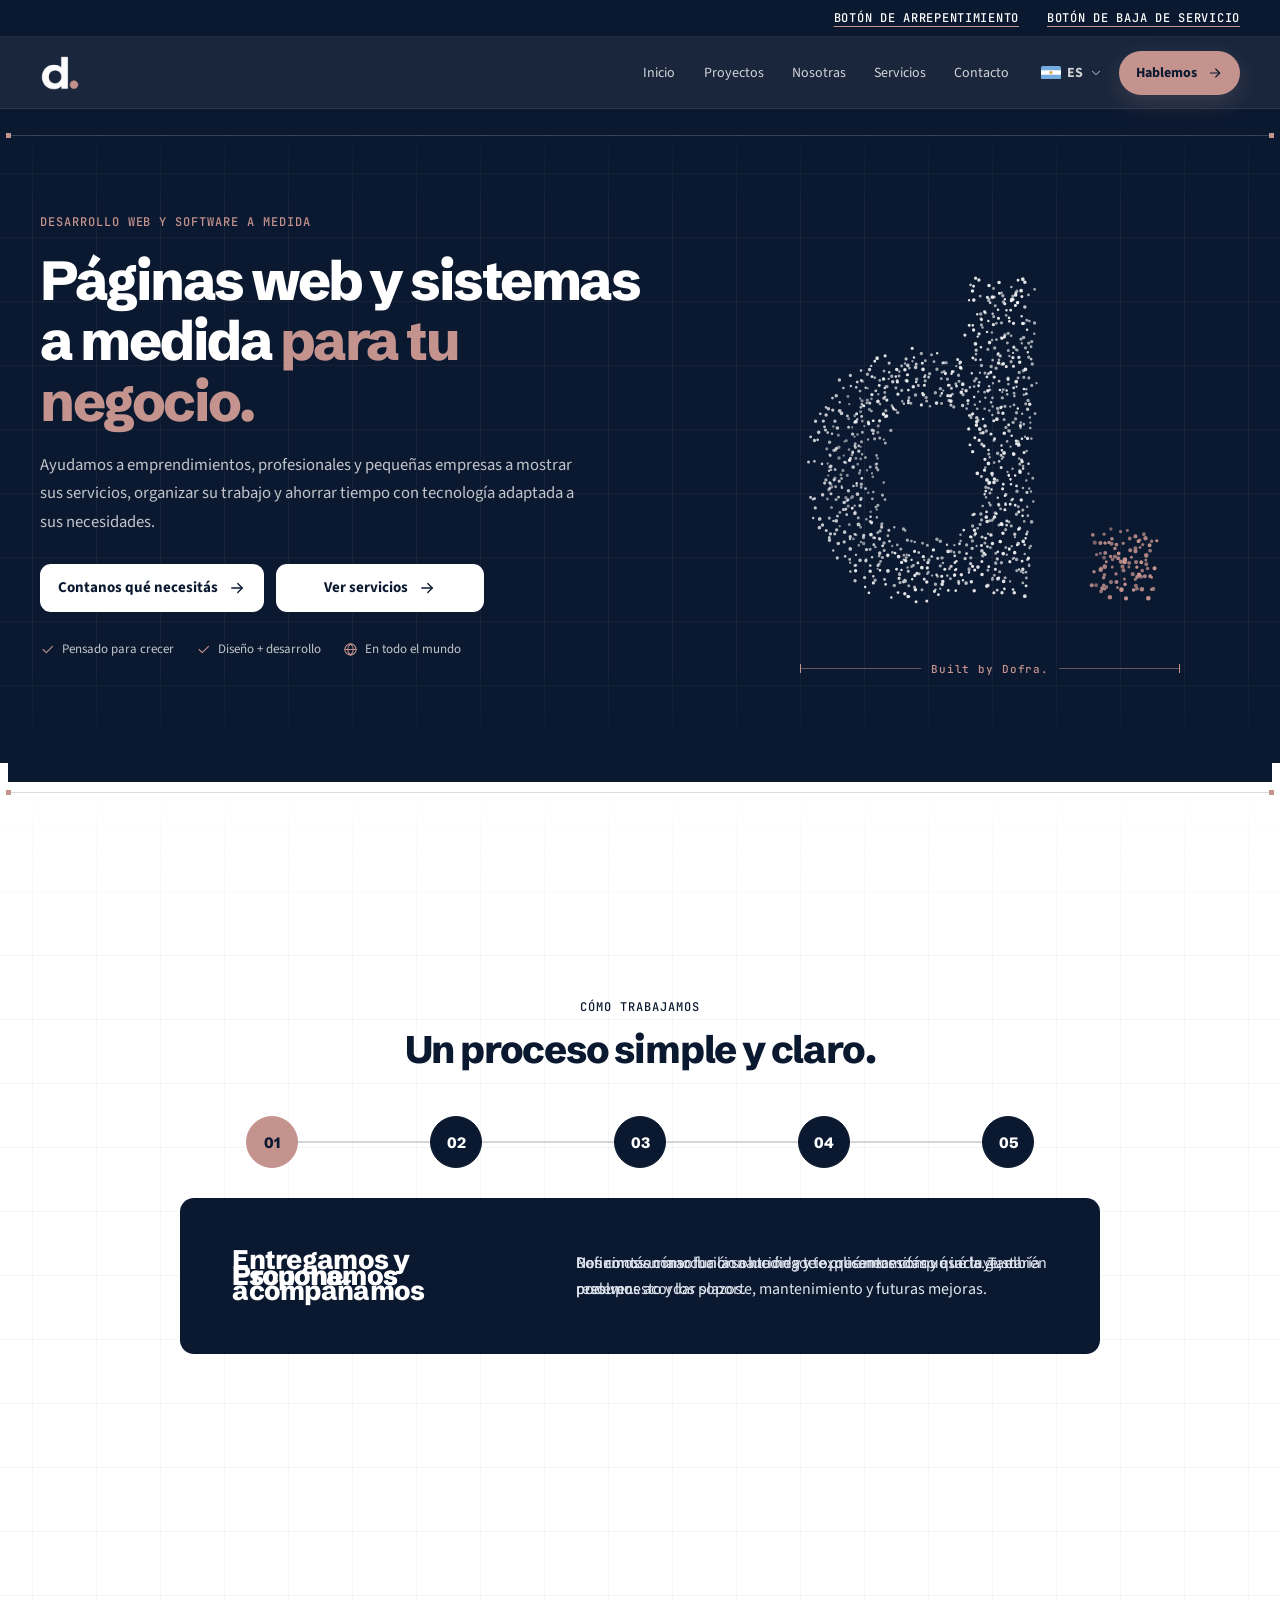
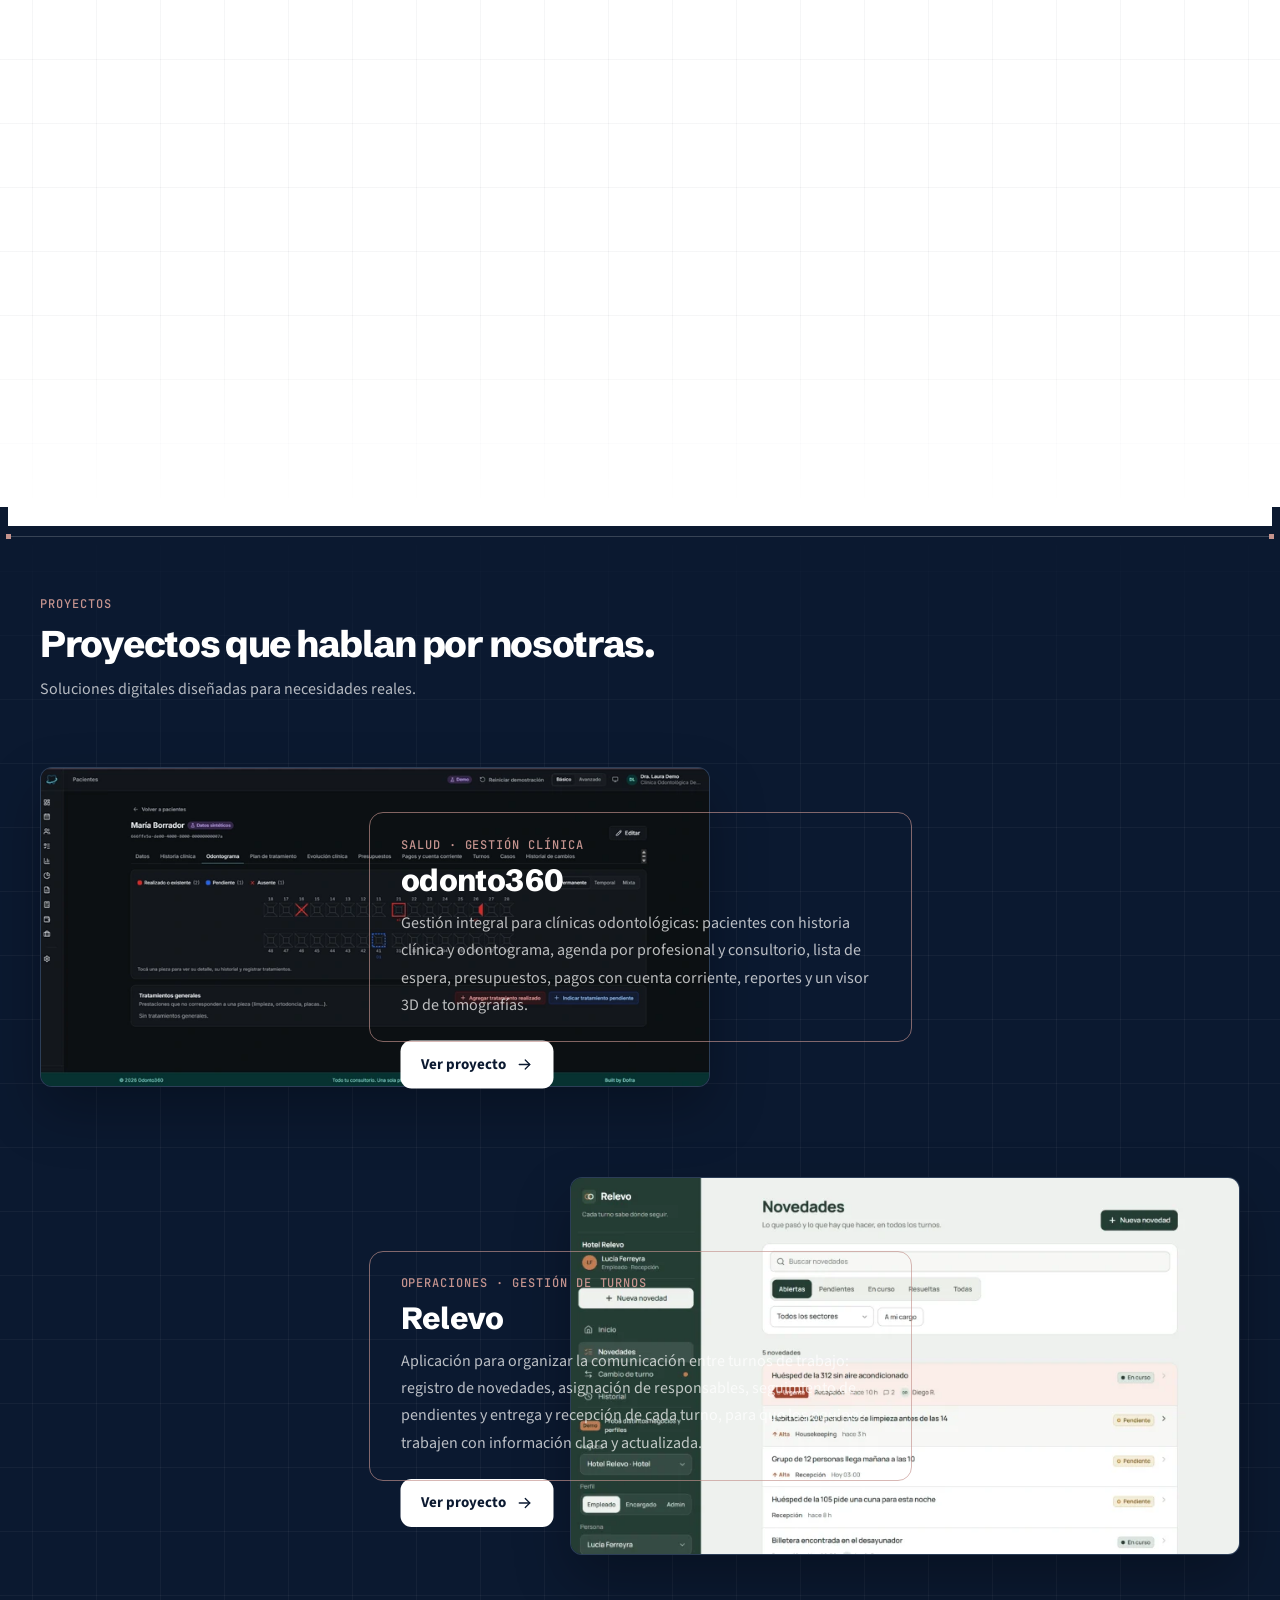
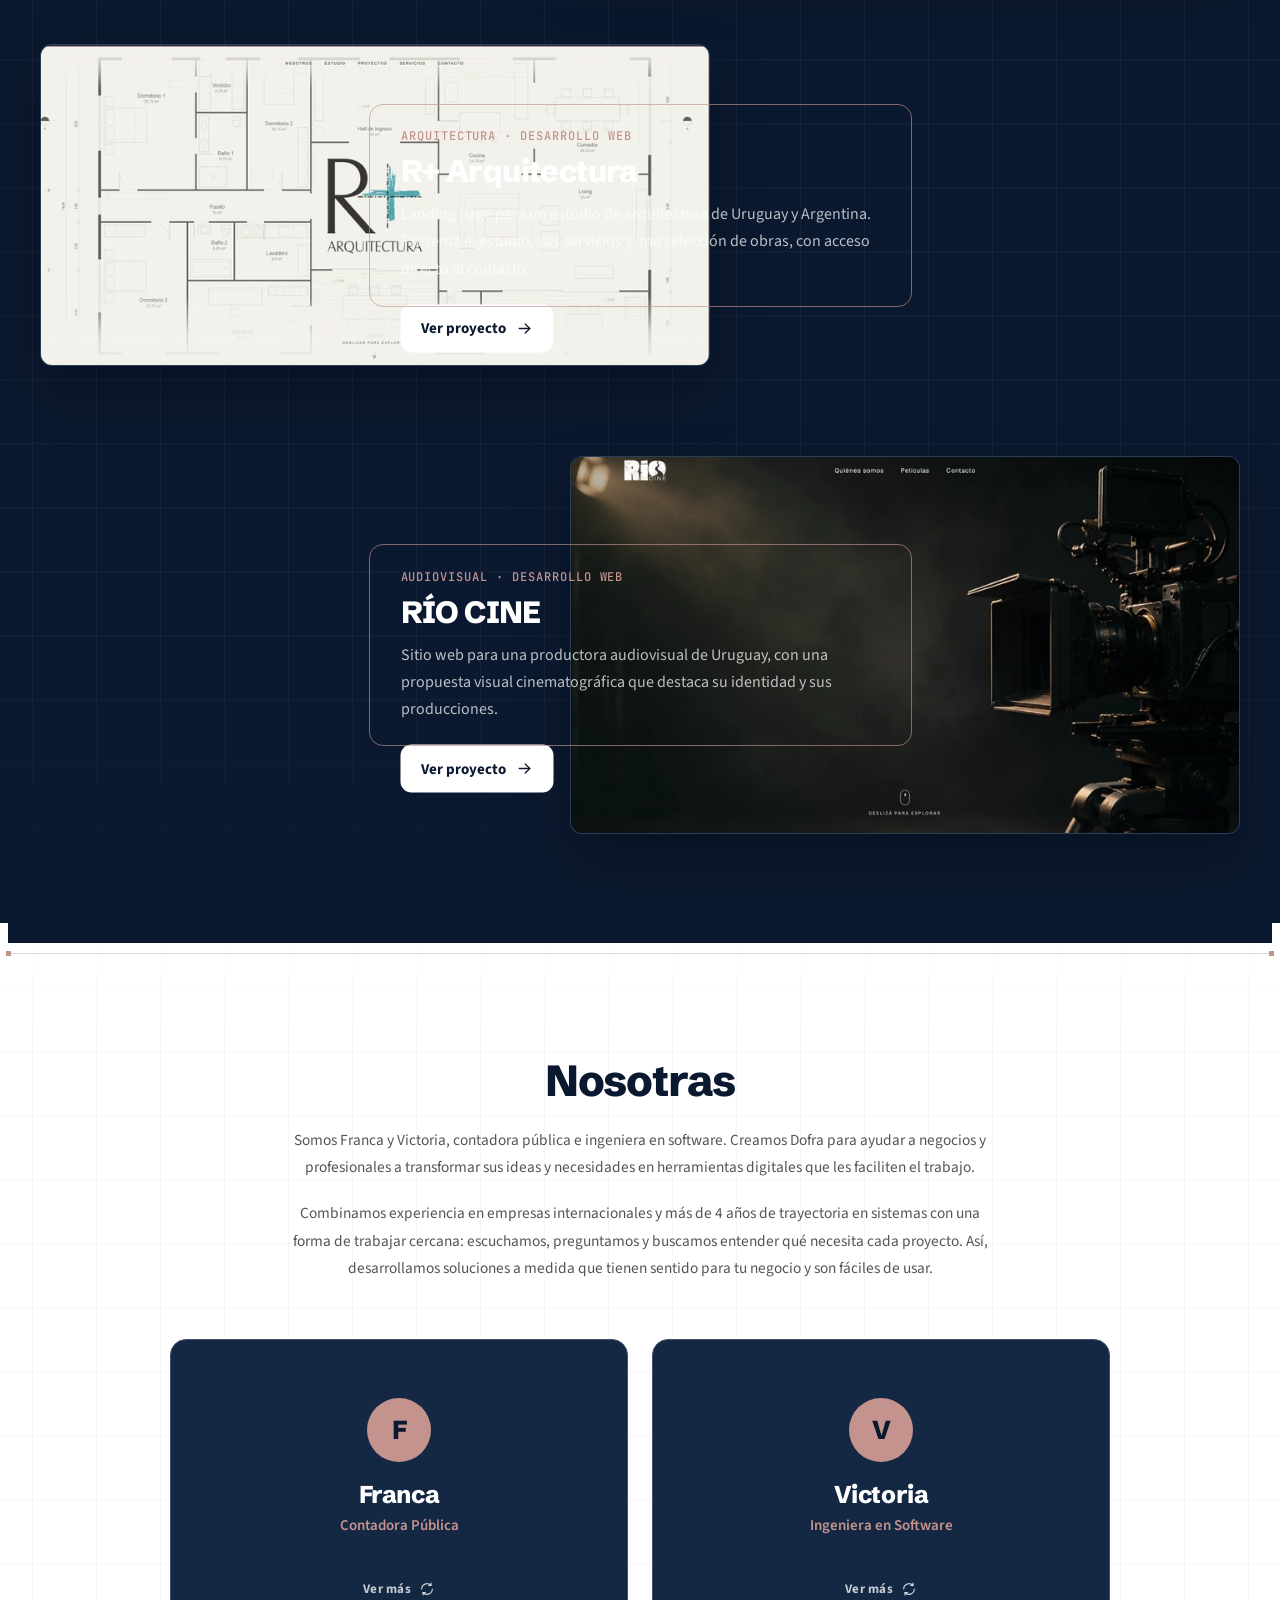
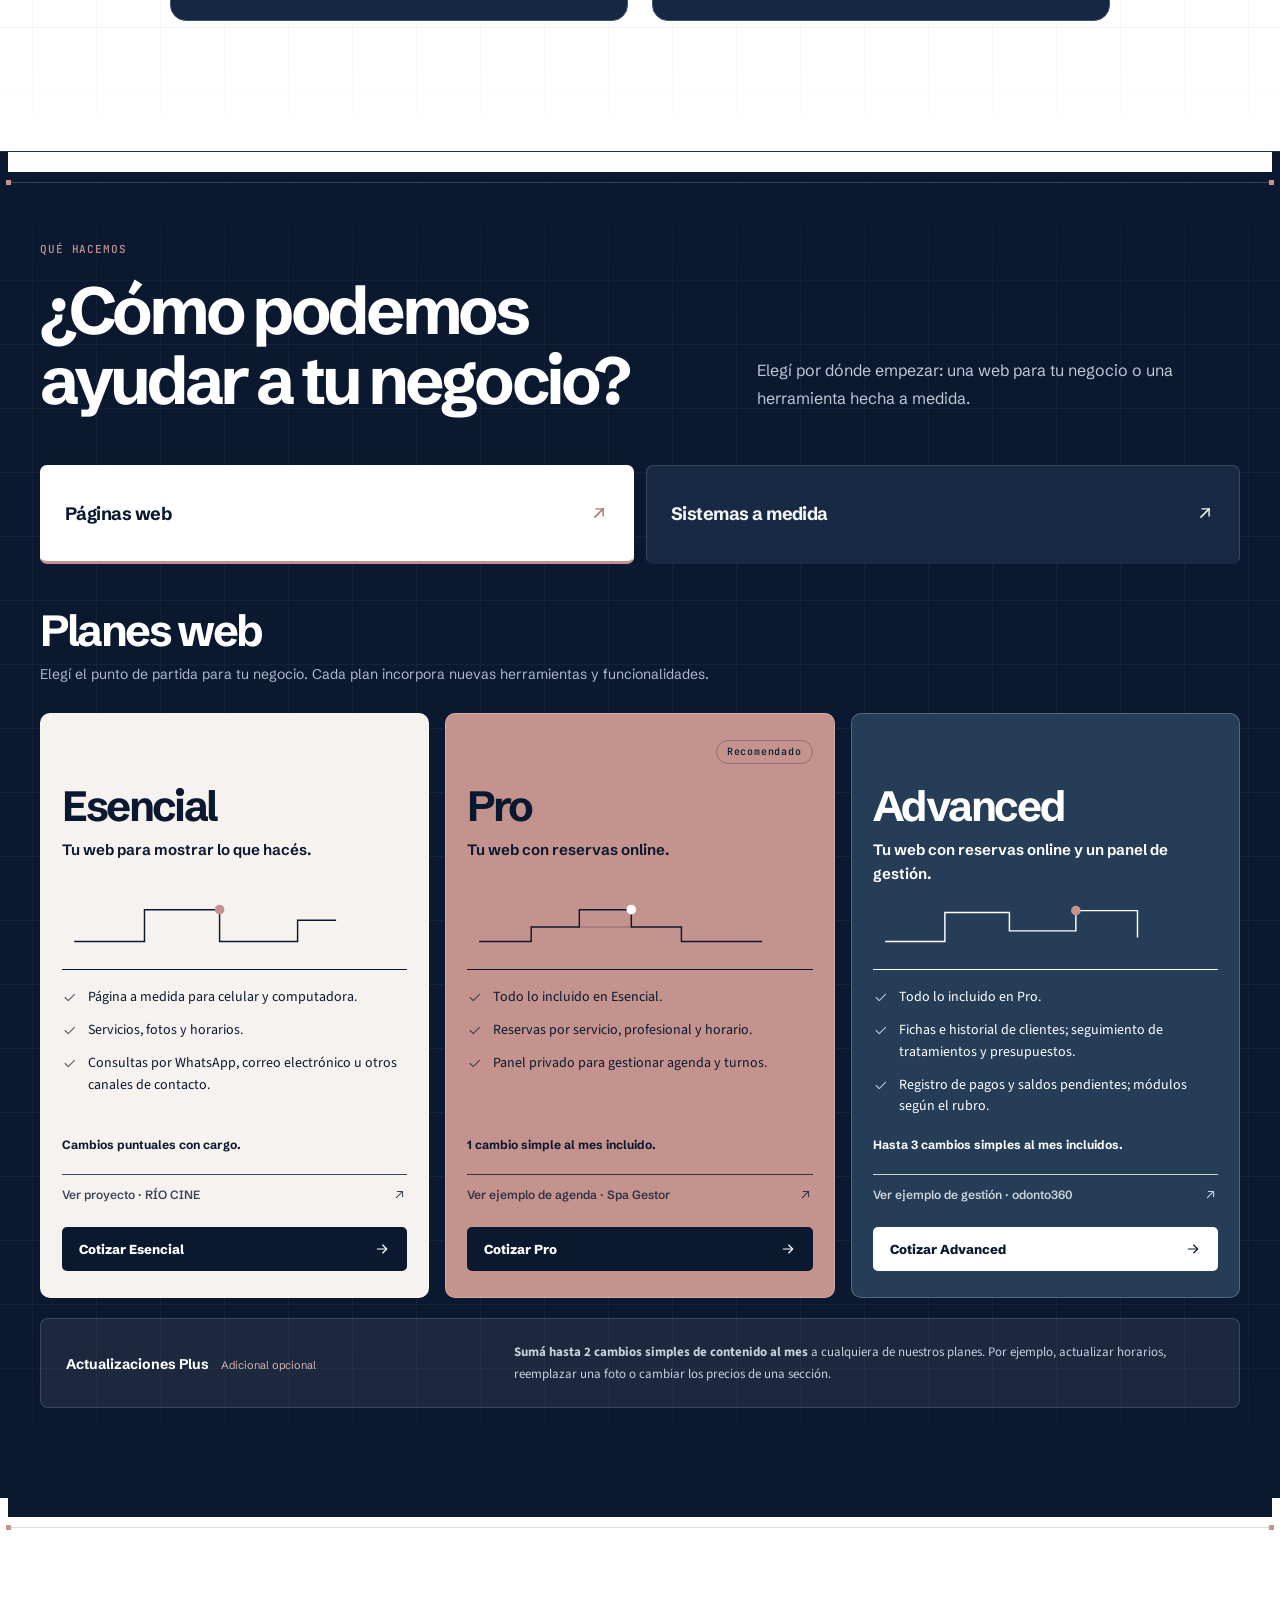
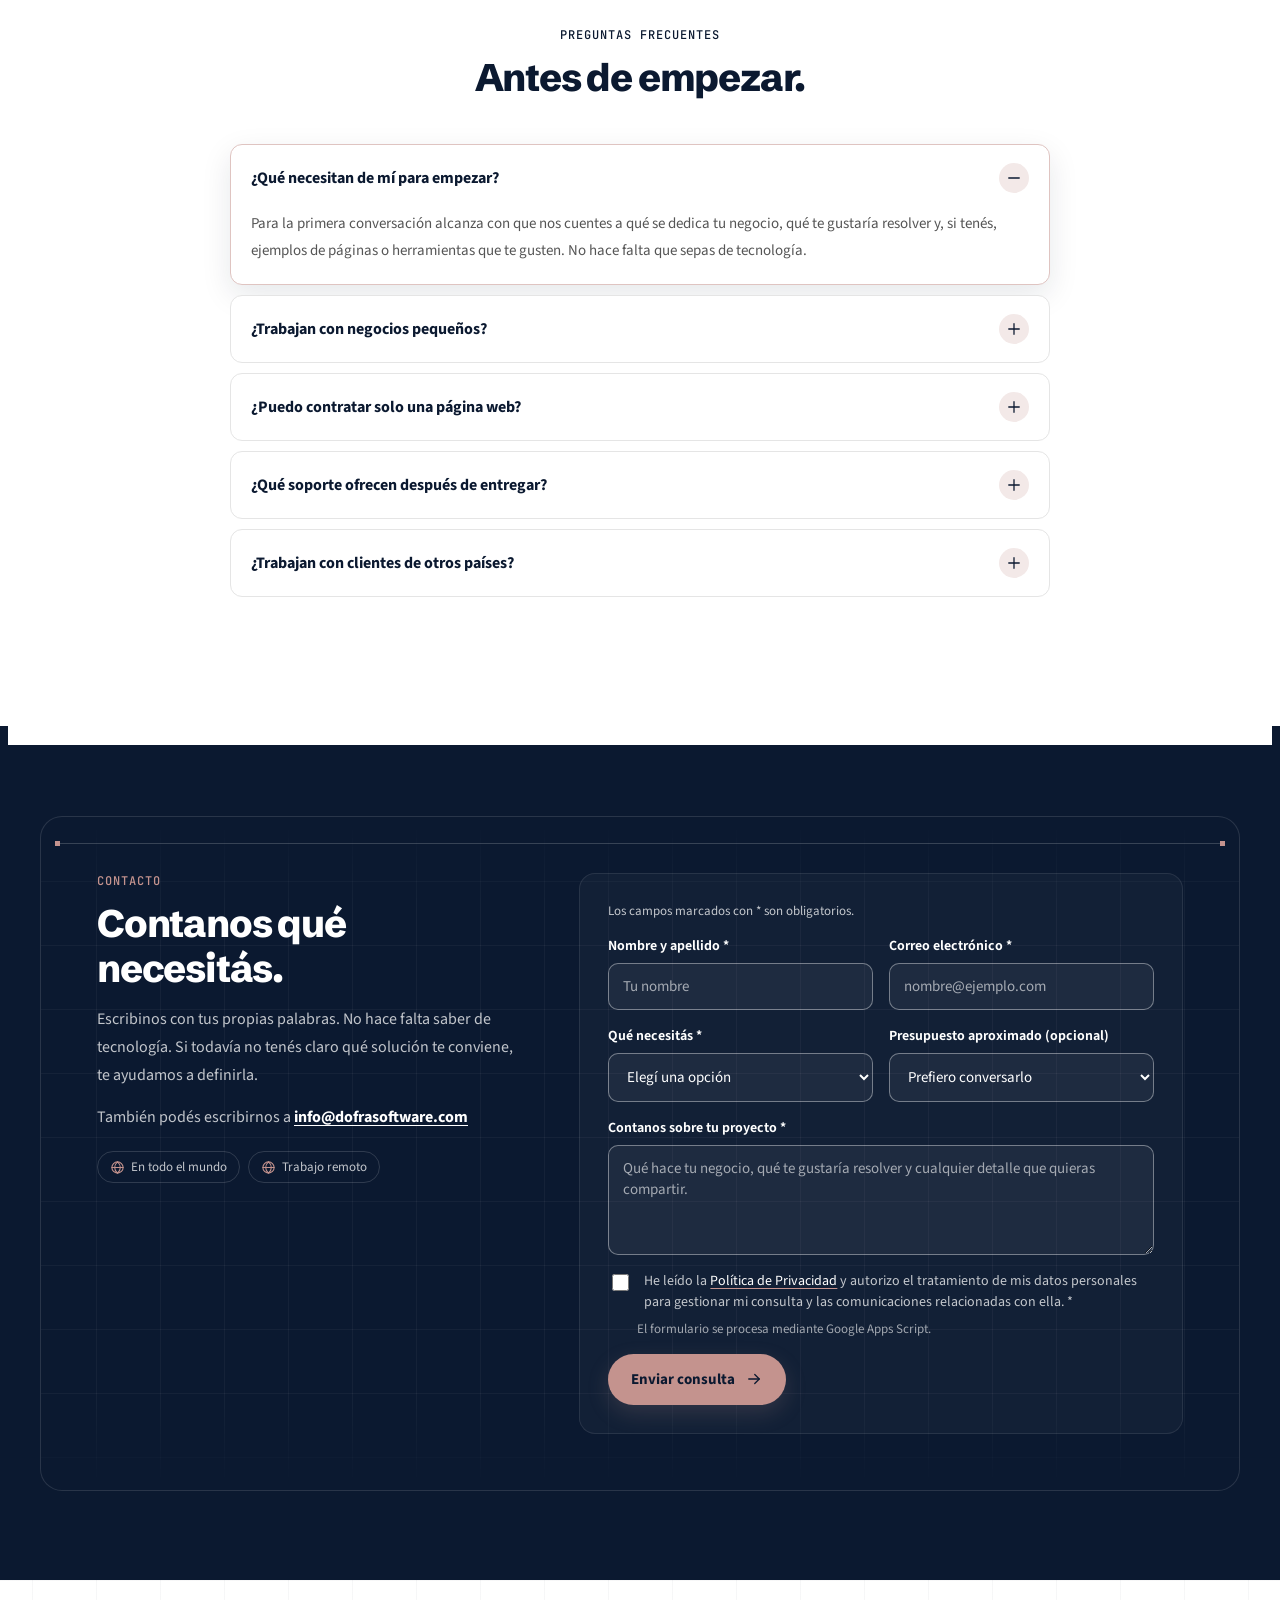
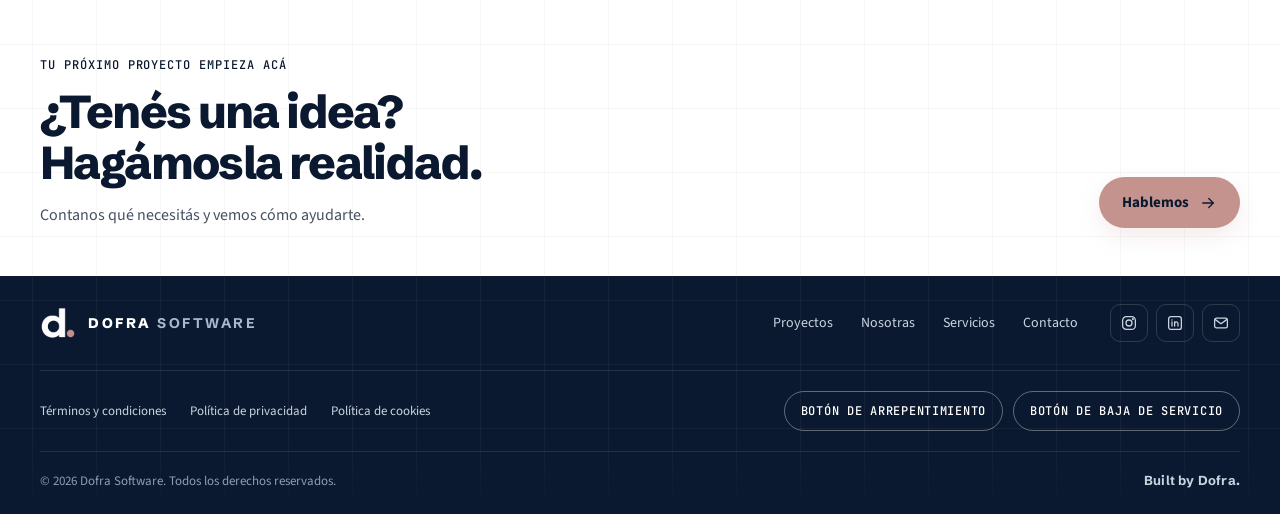
==== index.html @ af1dba0f "Publicar sitio desde dofra@bcc2831" ====
<!doctype html>
<html lang="es">
  <head>
    <meta charset="UTF-8" />
    <link rel="icon" type="image/png" href="/dofra-logo.png" />
    <meta name="viewport" content="width=device-width, initial-scale=1.0" />
    <meta name="theme-color" content="#0B1930" />
    <meta name="description" content="Páginas web y sistemas a medida para tu negocio. Ayudamos a emprendimientos, profesionales y pequeñas empresas a mostrar sus servicios, organizar su trabajo y ahorrar tiempo." />
    <link rel="canonical" href="https://www.dofrasoftware.com/" />
    <meta property="og:type" content="website" />
    <meta property="og:url" content="https://www.dofrasoftware.com/" />
    <meta property="og:site_name" content="Dofra Software" />
    <meta property="og:title" content="Dofra Software | Páginas web y sistemas a medida para tu negocio" />
    <meta property="og:description" content="Ayudamos a emprendimientos, profesionales y pequeñas empresas a mostrar sus servicios, organizar su trabajo y ahorrar tiempo con tecnología adaptada a sus necesidades." />
    <title>Dofra Software | Páginas web y sistemas a medida</title>
    <link rel="preload" href="/fonts/manrope-latin.woff2" as="font" type="font/woff2" crossorigin />
    <link rel="preload" href="/fonts/schibsted-grotesk-latin.woff2" as="font" type="font/woff2" crossorigin />
    <link rel="preload" href="/fonts/source-sans-3-latin.woff2" as="font" type="font/woff2" crossorigin />
    <script type="module" crossorigin src="/assets/index-D6NHS9FA.js"></script>
    <link rel="stylesheet" crossorigin href="/assets/index-5bkN9jsn.css">
  </head>
  <body>
    <div id="root"></div>
  </body>
</html>
---- assets/index-5bkN9jsn.css ----
.services{--svc-ease: cubic-bezier(.2, .8, .2, 1);--svc-muted: #BEC8D4;background:var(--brand-bg);color:#fff;border-top:1px solid #FFFFFF1A;font-family:var(--font-display)}.services :focus-visible{outline:3px solid #F0C7BE;outline-offset:4px}.svc-intro{display:grid;grid-template-columns:1fr .72fr;align-items:end;gap:45px;margin-bottom:42px}.svc-kicker{margin:0 0 20px;font-size:11px;font-weight:800;letter-spacing:.21em;text-transform:uppercase;color:var(--brand-dot)}.svc-intro h2{max-width:760px;font-size:clamp(40px,5.2vw,72px);font-weight:700;line-height:1.05;letter-spacing:-.065em}.svc-intro>p{max-width:500px;margin-bottom:4px;font-size:16px;line-height:1.75;color:var(--svc-muted)}.svc-switcher{display:flex;gap:12px;padding:7px 0 9px}.svc-switch{width:50%;min-height:99px;padding:26px 24px;display:flex;align-items:center;justify-content:space-between;gap:12px;text-align:left;font-family:inherit;color:#f3f5f7;background:#172943;border:1px solid #FFFFFF26;border-bottom:3px solid transparent;border-radius:7px;cursor:pointer;transition:background-color .35s ease,color .35s ease,border-color .35s ease,transform .35s ease}.svc-switch strong{font-size:18px;letter-spacing:-.03em}.svc-switch[aria-selected=true]{background:#fff;color:var(--brand-bg);border-color:#fff;border-bottom-color:var(--brand-dot)}.svc-switch-arrow{display:inline-flex;flex:none;rotate:-45deg;transition:transform .3s var(--svc-ease),color .35s ease}.svc-switch[aria-selected=true] .svc-switch-arrow{color:#a77670}@media(hover:hover){.svc-switch:hover:not([aria-selected=true]){background:#223954;border-color:#fff6;transform:translateY(-2px)}.svc-switch:hover .svc-switch-arrow{transform:translate(4px)}}.svc-panel{padding-top:58px}.svc-panel:focus{outline:none}.svc-panel[hidden]{display:none}.svc-panel:not([hidden]){animation:svc-panel-in .5s var(--svc-ease)}.svc-panel-head{margin-bottom:32px}.svc-panel-head h3{margin-bottom:10px;font-size:clamp(32px,3.4vw,46px);font-weight:700;letter-spacing:-.055em}.svc-panel-head p{max-width:680px;font-size:14px;line-height:1.65;color:#aebaca}.svc-plan-controls{display:none}.svc-cards{display:grid;grid-template-columns:repeat(3,minmax(0,1fr));grid-template-rows:repeat(8,auto);gap:0 16px;list-style:none;margin:0;padding:0}.svc-card{--focus: var(--brand-bg);position:relative;isolation:isolate;overflow:hidden;min-width:0;grid-row:span 8;display:grid;grid-template-rows:subgrid;padding:30px;border-radius:10px;border:1px solid #FFFFFF38;background:#f6f2ef;color:var(--brand-bg);transition:transform .42s var(--svc-ease),box-shadow .42s var(--svc-ease),border-color .42s ease}.svc-card:before{content:"";position:absolute;top:-1px;right:-1px;bottom:-1px;left:-1px;z-index:0;pointer-events:none;background:linear-gradient(120deg,transparent 34%,#FFFFFF52 50%,transparent 66%);transform:translate(-130%);transition:transform .85s cubic-bezier(.2,.7,.2,1)}.svc-card>*{position:relative;z-index:1}.svc-card.is-pro{background:var(--brand-dot)}.svc-card.is-advanced{--focus: #FFFFFF;background:#263d57;color:#fff}.svc-card :focus-visible{outline-color:var(--focus);outline-offset:3px}@media(hover:hover){.svc-card:hover{transform:translateY(-9px);box-shadow:0 25px 65px #0003}.svc-card:hover:before{transform:translate(140%)}.svc-card:hover .svc-graphic svg{transform:translate(7px)}}.svc-card-top{display:flex;justify-content:flex-end;min-height:30px}.svc-pill{padding:7px 10px;border:1px solid #0B193049;border-radius:50px;font-size:10px;font-weight:800;letter-spacing:.03em}.svc-card h4{margin:20px 0 12px;font-size:clamp(31px,3.3vw,47px);font-weight:700;line-height:1.05;letter-spacing:-.06em}.svc-tagline{margin:0;font-size:15px;font-weight:650;line-height:1.55}.svc-graphic{height:55px;display:flex;align-items:center;margin:20px 0 16px;overflow:hidden}.svc-graphic svg{width:100%;max-width:320px;height:54px;overflow:visible;transition:transform .45s var(--svc-ease)}.svc-features{display:grid;align-content:start;gap:12px;margin:0;padding:21px 0 0;list-style:none;border-top:1px solid currentColor}.svc-features li{display:grid;grid-template-columns:16px 1fr;gap:10px;font-family:var(--font-body);font-size:14px;line-height:1.55}.svc-features svg{margin-top:3px;opacity:.7}.svc-changes{margin:20px 0 0;align-self:start;font-size:12px;font-weight:700;line-height:1.5}.svc-card-foot{padding-top:25px}.svc-example{display:flex;align-items:center;justify-content:space-between;gap:12px;padding:13px 0;border-top:1px solid currentColor;font-size:12px;font-weight:600;opacity:.78;transition:opacity .25s ease}.svc-example:hover{opacity:1}.svc-example-arrow{display:inline-flex;flex:none;rotate:-45deg;transition:transform .25s var(--svc-ease)}.svc-example:hover .svc-example-arrow{transform:translate(3px)}.svc-quote{display:flex;align-items:center;justify-content:space-between;gap:10px;margin-top:15px;padding:15px 17px;border-radius:5px;background:var(--brand-bg);color:#fff;font-size:13px;font-weight:800;transition:background-color .25s ease}.svc-quote:hover{background:#16294a}.svc-quote-arrow{display:inline-flex;flex:none;transition:transform .25s var(--svc-ease)}.svc-quote:hover .svc-quote-arrow{transform:translate(5px)}.svc-card.is-advanced .svc-quote{background:#fff;color:var(--brand-bg)}.svc-card.is-advanced .svc-quote:hover{background:#eef2f7}.svc-plus{display:flex;align-items:center;justify-content:space-between;gap:30px;margin-top:20px;padding:22px 25px;background:#fff1;border:1px solid #FFFFFF25;border-radius:8px}.svc-plus-head{flex:none}.svc-plus-head strong{font-size:14px}.svc-plus-head small{margin-left:12px;font-size:11px;color:#d8b6b2}.svc-plus>p:last-child{max-width:700px;font-family:var(--font-body);font-size:13px;line-height:1.7;color:#c6d1dc}.svc-system{position:relative;overflow:hidden;display:grid;grid-template-columns:1fr 280px;gap:32px;align-items:center;min-height:410px;padding:clamp(30px,5vw,70px);border-radius:12px;background:#f1e7e3;color:var(--brand-bg)}.svc-system :focus-visible{outline-color:var(--brand-bg)}.svc-system-kicker{font-size:11px;font-weight:800;letter-spacing:.21em;text-transform:uppercase;color:#98645f}.svc-system h3{max-width:720px;margin:18px 0 17px;font-size:clamp(35px,5vw,61px);font-weight:700;line-height:1.12;letter-spacing:-.06em}.svc-system h3 span{display:block}.svc-system p:not(.svc-system-kicker){max-width:670px;font-family:var(--font-body);font-size:15px;line-height:1.8;color:#47566a}.svc-system .svc-quote{width:fit-content;min-width:240px;margin-top:28px}.svc-design{position:relative;width:260px;height:260px;margin:auto}.svc-design i{position:absolute;top:0;right:0;bottom:0;left:0;border:1px solid #0B19305E;border-radius:7px;animation:svc-float 7s ease-in-out infinite}.svc-design i:nth-child(2){top:28px;right:28px;bottom:28px;left:28px;transform:rotate(-11deg);animation-delay:-1s}.svc-design i:nth-child(3){top:55px;right:55px;bottom:55px;left:55px;transform:rotate(12deg);animation-delay:-2s;background:#0b19300b}.svc-design i:nth-child(4){top:83px;right:83px;bottom:83px;left:83px;border:0;background:var(--brand-dot);animation-delay:-3s}.svc-design:before,.svc-design:after{content:"";position:absolute;z-index:1;width:14px;height:14px;background:var(--brand-bg)}.svc-design:before{left:-7px;top:-7px}.svc-design:after{right:-7px;bottom:-7px}@media(prefers-reduced-motion:no-preference){.svc-cards[data-reveal].is-visible{animation:none}.svc-cards:not(.is-visible) .svc-draw{stroke-dasharray:360;stroke-dashoffset:360}.svc-cards.is-visible .svc-draw{stroke-dasharray:360;animation:svc-draw 2.4s ease calc(var(--i) * .12s + .2s) both}.svc-cards.is-visible .svc-dot{animation:svc-glow 3s ease-in-out infinite}.svc-cards.is-visible>.svc-card{animation:svc-card-in .7s var(--svc-ease) calc(var(--i) * 90ms) both}}@keyframes svc-draw{0%{stroke-dashoffset:360}to{stroke-dashoffset:0}}@keyframes svc-glow{50%{opacity:.35}}@keyframes svc-float{50%{translate:0 -11px;rotate:2deg}}@keyframes svc-card-in{0%{opacity:0;translate:0 24px}}@keyframes svc-panel-in{0%{opacity:0;translate:0 8px}}@media not (max-width:1070px){.svc-card-foot{grid-row:span 2;display:grid;grid-template-rows:subgrid}}@media(not (max-width:1070px))and (max-height:950px){#paginas-web{--plan-space: clamp(0px, calc((100svh - var(--header-h) - 650px) * .075), 12px);padding-top:calc(18px + var(--plan-space))}#paginas-web .svc-panel-head{margin-bottom:calc(15px + var(--plan-space))}#paginas-web .svc-panel-head h3{margin-bottom:6px}.svc-card{padding:calc(14px + var(--plan-space)) clamp(16px,1.65vw,28px)}.svc-card-top{min-height:24px}.svc-pill{padding-block:4px}.svc-card h4{margin-block:calc(8px + var(--plan-space)) calc(6px + var(--plan-space) * .35)}.svc-graphic{height:calc(40px + var(--plan-space));margin-block:calc(8px + var(--plan-space) * .65)}.svc-graphic svg{height:100%}.svc-features{gap:calc(7px + var(--plan-space) * .35);padding-top:calc(10px + var(--plan-space) * .65)}.svc-changes{margin-top:calc(10px + var(--plan-space) * .65)}.svc-card-foot{padding-top:calc(10px + var(--plan-space) * .85)}.svc-example{padding-block:calc(7px + var(--plan-space) * .4)}.svc-card .svc-quote{margin-top:calc(8px + var(--plan-space) * .45);padding-block:calc(9px + var(--plan-space) * .4);min-height:44px}}@media(max-width:1070px){.svc-intro{grid-template-columns:1fr}.svc-intro>p{max-width:690px}.svc-cards{grid-template-columns:1fr 1fr;grid-template-rows:none;gap:16px}.svc-card{grid-row:auto;display:flex;flex-direction:column}.svc-card.is-advanced{grid-column:span 2}.svc-changes{align-self:auto}.svc-card-foot{margin-top:auto}.svc-system{grid-template-columns:1fr 210px}.svc-design{transform:scale(.8)}}@media(max-width:680px){.svc-intro{gap:22px;margin-bottom:30px}.svc-intro>p{font-size:15px}.svc-switcher{gap:8px}.svc-switch{min-height:84px;padding:17px 12px}.svc-switch strong{font-size:14px}.svc-panel{padding-top:40px}.svc-plan-controls{display:grid;grid-template-columns:repeat(3,minmax(0,1fr));gap:4px;margin-bottom:12px;padding:4px;border:1px solid #FFFFFF26;border-radius:8px}.svc-plan-controls button{min-height:44px;min-width:0;padding:4px;border:0;border-radius:5px;background:transparent;color:#fff;font-size:14px;font-weight:700;overflow-wrap:anywhere}.svc-plan-controls button[aria-current=true]{background:#fff;color:var(--brand-bg)}.svc-plan-controls button:focus-visible{outline-offset:-3px}.svc-cards{position:relative;grid-template-columns:none;grid-auto-flow:column;grid-auto-columns:100%;gap:12px;overflow-x:auto;overscroll-behavior-x:contain;scroll-snap-type:x mandatory;scrollbar-width:none}.svc-card,.svc-card.is-advanced{grid-column:auto;padding:26px;scroll-snap-align:start}.svc-card-foot{margin-top:auto}.svc-card .svc-example,.svc-card .svc-quote{overflow-wrap:anywhere}.svc-card h4{font-size:38px;margin-top:14px}.svc-plus{display:block}.svc-plus>p:last-child{margin-top:12px}.svc-system{grid-template-columns:1fr;min-height:0;padding:30px 22px}.svc-system h3{font-size:34px}.svc-system .svc-quote{width:100%;min-width:0}.svc-design{order:-1;width:130px;height:130px;margin:0 0 4px;opacity:.55}.svc-design i:nth-child(2){top:14px;right:14px;bottom:14px;left:14px}.svc-design i:nth-child(3){top:28px;right:28px;bottom:28px;left:28px}.svc-design i:nth-child(4){top:42px;right:42px;bottom:42px;left:42px}}@media(max-width:680px)and (prefers-reduced-motion:no-preference){.svc-cards{scroll-behavior:smooth}}:where(main>section,.footer,.contact-panel){position:relative;isolation:isolate}:where(.contact-panel){overflow:hidden}.tg{--tg-cell: 64px;--tg-ease: cubic-bezier(.65, 0, .35, 1);--tg-line: #FFFFFF0B;--tg-guide: #FFFFFF14;--tg-rule: #FFFFFF2E;position:absolute;top:0;right:0;bottom:0;left:0;z-index:-1;pointer-events:none;overflow:hidden}.tg-light{--tg-line: #0B19300A;--tg-guide: #0B193012;--tg-rule: #0B193026}.tg-grid{position:absolute;top:0;right:0;bottom:0;left:0;background-image:linear-gradient(to right,var(--tg-line) 1px,transparent 1px),linear-gradient(to bottom,var(--tg-line) 1px,transparent 1px);background-size:var(--tg-cell) var(--tg-cell);background-position:50% 0;-webkit-mask-image:linear-gradient(to bottom,transparent,#000 14%,#000 86%,transparent);mask-image:linear-gradient(to bottom,transparent,#000 14%,#000 86%,transparent);opacity:0;transition:opacity 1.4s ease}.tg-frame{position:absolute;top:0;right:0;bottom:0;left:0;width:min(var(--wide-container),100% - 2 * var(--gutter));margin-inline:auto}.tg-v{position:absolute;top:0;bottom:0;width:1px;background:var(--tg-guide);transform:scaleY(0);transform-origin:50% 0;transition:transform 1.3s var(--tg-ease)}.tg-v-start{left:0}.tg-v-end{right:0;transition-delay:.12s}.tg-rule{position:absolute;left:0;right:0;top:clamp(14px,2.2vw,26px);height:1px;background:var(--tg-rule);transform:scaleX(0);transform-origin:0 50%;transition:transform 1.1s var(--tg-ease) .15s}.tg-mark{position:absolute;top:calc(clamp(14px,2.2vw,26px) - 2px);width:5px;height:5px;background:var(--brand-dot);opacity:0;transform:scale(0);transition:opacity .3s ease,transform .45s cubic-bezier(.2,.8,.2,1)}.tg-mark-start{left:-2px;transition-delay:.2s}.tg-mark-end{right:-2px;transition-delay:1.15s}.tg.is-drawn .tg-grid{opacity:1}.tg.is-drawn :is(.tg-v,.tg-rule){transform:none}.tg.is-drawn .tg-mark{opacity:1;transform:none}.tg-aim-x,.tg-aim-y,.tg-aim-dot{position:absolute;opacity:0;transition:opacity .4s ease,transform .35s cubic-bezier(.2,.8,.2,1)}.tg-aim-x{left:0;right:0;top:0;height:1px;background:#ffffff12;transform:translateY(var(--tg-y, 0))}.tg-aim-y{top:0;bottom:0;left:0;width:1px;background:#ffffff12;transform:translate(var(--tg-x, 0))}.tg-aim-dot{left:-3px;top:-3px;width:7px;height:7px;border:1px solid var(--brand-dot);transform:translate(var(--tg-x, 0),var(--tg-y, 0)) rotate(45deg)}.tg.is-aiming :is(.tg-aim-x,.tg-aim-y,.tg-aim-dot){opacity:1}.hero-visual{position:relative}.tg-measure{position:absolute;left:12%;right:12%;bottom:2%;display:flex;align-items:center;gap:10px;pointer-events:none;font-size:11px;font-weight:600;letter-spacing:.08em;color:var(--brand-dot);white-space:nowrap}.tg-measure i{flex:1;height:1px;background:#c4938e80;position:relative;transform:scaleX(0);transition:transform 1s var(--tg-ease, ease) .9s}.tg-measure i:first-child{transform-origin:100% 50%}.tg-measure i:last-child{transform-origin:0 50%}.tg-measure i:before{content:"";position:absolute;top:-4px;width:1px;height:9px;background:var(--brand-dot)}.tg-measure i:first-child:before{left:0}.tg-measure i:last-child:before{right:0}.tg-measure span{opacity:0;transition:opacity .6s ease 1.5s}.hero:has(.tg.is-drawn) .tg-measure i{transform:none}.hero:has(.tg.is-drawn) .tg-measure span{opacity:1}@media(hover:hover)and (pointer:fine){main :is(h1,h2)[id$=-titulo]{position:relative}main :is(h1,h2)[id$=-titulo]:before{content:"";position:absolute;top:-10px;right:-14px;bottom:-10px;left:-14px;pointer-events:none;border:1px solid #C4938E99;background:linear-gradient(var(--brand-dot) 0 0) left top / 5px 5px no-repeat,linear-gradient(var(--brand-dot) 0 0) right top / 5px 5px no-repeat,linear-gradient(var(--brand-dot) 0 0) left bottom / 5px 5px no-repeat,linear-gradient(var(--brand-dot) 0 0) right bottom / 5px 5px no-repeat;background-origin:border-box;opacity:0;transform:scale(.985);transition:opacity .3s ease,transform .45s cubic-bezier(.2,.8,.2,1)}main :is(h1,h2)[id$=-titulo]:hover:before{opacity:1;transform:none}.hero h1[data-size]:after{content:attr(data-size);position:absolute;left:calc(100% + 24px);bottom:-10px;white-space:nowrap;pointer-events:none;padding:3px 6px;background:var(--brand-dot);color:var(--brand-bg);font-family:var(--font-mono);font-size:10px;font-weight:700;line-height:1;letter-spacing:.06em;font-variant-numeric:tabular-nums;opacity:0;transform:translateY(-3px);transition:opacity .3s ease .05s,transform .35s ease .05s}.hero h1:hover:after{opacity:1;transform:none}.work-shot{position:relative}.work-shot:after{content:"";position:absolute;top:18px;right:18px;bottom:18px;left:18px;pointer-events:none;z-index:1;--c: var(--brand-dot);background:linear-gradient(var(--c) 0 0) left top / 16px 1px no-repeat,linear-gradient(var(--c) 0 0) left top / 1px 16px no-repeat,linear-gradient(var(--c) 0 0) right top / 16px 1px no-repeat,linear-gradient(var(--c) 0 0) right top / 1px 16px no-repeat,linear-gradient(var(--c) 0 0) left bottom / 16px 1px no-repeat,linear-gradient(var(--c) 0 0) left bottom / 1px 16px no-repeat,linear-gradient(var(--c) 0 0) right bottom / 16px 1px no-repeat,linear-gradient(var(--c) 0 0) right bottom / 1px 16px no-repeat;opacity:0;transition:opacity .3s ease,inset .45s cubic-bezier(.2,.8,.2,1)}.work-item:hover .work-shot:after{opacity:1;top:10px;right:10px;bottom:10px;left:10px}}@media(max-width:600px){.tg{--tg-cell: 48px}.tg-measure{display:none}}:root{--tg-clearance: clamp(24px, 3vw, 48px);--tg-step: clamp(16px, 1.5vw, 24px);--tg-content-width: var(--container)}@media(min-width:2560px){:root{--tg-clearance: 64px}}@media(min-width:768px)and (max-width:1024px){:root{--tg-clearance: 24px}}:where(.hero,.services,.footer){--tg-content-width: var(--wide-container)}.tg-frame{width:min(calc(var(--tg-content-width) + 2 * var(--tg-clearance)),calc(100% - 16px))}.tg-v{display:none}@media(min-width:1360px){.tg-v{display:block}.hero .tg-v,.services .tg-v,.footer .tg-v{display:none}}@media(min-width:1600px){.hero .tg-v,.services .tg-v,.footer .tg-v{display:block}}.contact-panel .tg-v{display:none}.contact-panel .tg-frame{width:calc(100% - 32px)}main>:is(.hero,.work,.services,.contact)+.section-soft,main>.section-soft+:is(.work,.services,.contact){--tg-step-inset: max(8px, calc((100% - var(--tg-content-width)) / 2 - var(--tg-clearance)))}main>:is(.hero,.work,.services,.contact)+.section-soft:before,main>.section-soft+:is(.work,.services,.contact):before{content:"";position:absolute;inset:0 var(--tg-step-inset) auto;height:var(--tg-step);background:var(--brand-bg);pointer-events:none;z-index:0}main>.section-soft+:is(.work,.services,.contact):before{background:var(--bg)}main>:is(.hero,.work,.services,.contact)+.section-soft>.tg .tg-rule,main>.section-soft+:is(.work,.services,.contact)>.tg .tg-rule{top:calc(var(--tg-step) + 10px)}main>:is(.hero,.work,.services,.contact)+.section-soft>.tg .tg-mark,main>.section-soft+:is(.work,.services,.contact)>.tg .tg-mark{top:calc(var(--tg-step) + 8px)}@media(max-width:767px){:root{--tg-step: clamp(8px, 2.5vw, 12px)}.tg-frame{width:calc(100% - 2 * var(--gutter))}.tg-v{display:none!important}main>:is(.hero,.work,.services,.contact)+.section-soft,main>.section-soft+:is(.work,.services,.contact){--tg-step-inset: var(--gutter)}}.legal{--legal-text: #2C3648;--legal-field: #6E7787;background:var(--bg)}.legal-hero{background:var(--brand-bg);color:#fff;padding-block:clamp(28px,4vw,48px) clamp(36px,5vw,64px)}.legal-back{display:inline-flex;align-items:center;gap:8px;min-height:44px;font-size:14px;color:#c9d4e2;transition:color .2s}.legal-back:hover{color:var(--brand-dot)}.legal-kicker{margin-top:clamp(16px,2.5vw,28px);font-family:var(--font-mono);font-size:12px;font-weight:500;letter-spacing:.08em;text-transform:uppercase;color:var(--brand-dot)}.legal-hero h1{margin-top:12px;font-family:var(--font-display);font-weight:800;font-size:clamp(30px,4.2vw,50px);line-height:1.1;letter-spacing:-.03em;overflow-wrap:break-word}.legal-updated{margin-top:16px;font-size:15px;color:#c9d4e2}.legal-lead{margin-top:16px;max-width:64ch;font-size:17px;line-height:1.65;color:#dce3ed}.legal-translation{margin-top:18px;max-width:70ch;padding-left:14px;border-left:2px solid var(--brand-dot);font-size:14px;line-height:1.6;color:#c9d4e2}.legal-hero :focus-visible{outline-color:#fff}.legal-layout{display:grid;gap:28px;padding-block:clamp(28px,4vw,56px) clamp(56px,7vw,104px)}.legal-body{max-width:72ch;min-width:0;color:var(--legal-text);font-size:17px;line-height:1.75}.legal-body section{scroll-margin-top:calc(var(--header-h) + 20px)}.legal-body section+section{margin-top:clamp(32px,4vw,44px)}.legal-body h2{font-family:var(--font-display);font-size:clamp(20px,2vw,23px);font-weight:700;line-height:1.3;letter-spacing:-.01em;color:var(--ink)}.legal-num{margin-right:4px;font-variant-numeric:tabular-nums;color:var(--muted)}.legal-body p,.legal-body ul{margin-top:12px}.legal-body ul{padding-left:1.25em;list-style:disc}.legal-body li+li{margin-top:6px}.legal-body li::marker{color:var(--brand-dot)}.legal a:not(.button):not(.legal-back){text-decoration:underline;text-decoration-color:var(--brand-dot);text-decoration-thickness:1px;text-underline-offset:3px;overflow-wrap:anywhere}.legal-body a:hover,.request-form a:hover,.request-receipt a:hover{text-decoration-color:currentColor}.legal-top{margin-top:clamp(40px,5vw,56px);padding-top:20px;border-top:1px solid var(--line);font-size:15px}.legal-top a{display:inline-flex;gap:6px;min-height:44px;align-items:center;color:var(--ink)}.legal-toc details{border:1px solid var(--line);border-radius:var(--radius-sm)}.legal-toc summary{display:flex;align-items:center;justify-content:space-between;min-height:48px;padding:0 16px;cursor:pointer;font-family:var(--font-mono);font-size:12px;letter-spacing:.08em;text-transform:uppercase;color:var(--ink);list-style:none}.legal-toc summary::-webkit-details-marker{display:none}.legal-toc summary:after{content:"";width:8px;height:8px;border:solid var(--ink);border-width:0 1.5px 1.5px 0;transform:rotate(45deg) translateY(-2px);transition:transform .2s}.legal-toc details[open] summary:after{transform:rotate(-135deg) translateY(-2px)}.legal-toc ol{padding:4px 16px 14px;font-size:15px;line-height:1.4}.legal-toc li a{display:flex;gap:6px;padding:7px 0;color:var(--legal-text);text-decoration:none!important}.legal-toc li a span{flex:none;min-width:1.6em;color:var(--muted);font-variant-numeric:tabular-nums}.legal-toc li a:hover{color:var(--ink)}@media(min-width:1000px){.legal-layout{grid-template-columns:240px minmax(0,72ch);gap:clamp(48px,6vw,88px);justify-content:start}.legal-hero-inner,.legal-layout,.legal-form-wrap{width:min(var(--container),100% - 2 * var(--gutter));max-width:none}.legal-toc{position:sticky;top:calc(var(--header-h) + 24px);align-self:start;max-height:calc(100vh - var(--header-h) - 48px);overflow-y:auto;scrollbar-width:thin;scrollbar-color:var(--line) transparent}.legal-toc details{border:0}.legal-toc summary{min-height:0;padding:0 0 12px;cursor:default;pointer-events:none;color:var(--muted)}.legal-toc summary:after{display:none}.legal-toc ol{padding:0;border-left:1px solid var(--line);font-size:14px}.legal-toc li a{padding:6px 0 6px 14px}}.legal-form-wrap{padding-block:clamp(28px,4vw,56px) clamp(56px,7vw,104px)}.request-form{display:grid;gap:18px;max-width:720px;color:var(--ink)}.request-intro{font-size:17px;line-height:1.6;color:var(--legal-text)}.request-required{font-size:14px;color:var(--muted)}.request-grid{display:grid;grid-template-columns:repeat(2,minmax(0,1fr));gap:18px}.request-form label{display:grid;gap:7px;min-width:0;font-size:14px;font-weight:650}.request-form input:not([type=checkbox]),.request-form textarea{width:100%;min-width:0;padding:12px 14px;border:1px solid var(--legal-field);border-radius:var(--radius-sm);background:#fff;color:var(--ink);font-size:16px;font-weight:400}.request-form textarea{resize:vertical;min-height:120px}.request-form input:focus-visible,.request-form textarea:focus-visible{outline:2px solid var(--ink);outline-offset:2px;border-color:var(--ink)}.request-privacy{font-size:14px;line-height:1.6;color:var(--legal-text)}.request-submit{display:flex;flex-wrap:wrap;align-items:center;gap:12px 18px}.request-submit .button-primary{box-shadow:none}.request-feedback{flex:1 1 260px;font-size:15px;line-height:1.55}.request-feedback:empty{display:none}.request-feedback.error{color:#9b1c1c}.request-receipt{max-width:720px;padding:clamp(20px,3vw,32px);border:1px solid var(--line);border-left:3px solid var(--brand-dot);border-radius:var(--radius-sm);color:var(--legal-text);font-size:16px;line-height:1.65}.request-receipt:focus{outline:none}.request-receipt:focus-visible{outline:2px solid var(--ink);outline-offset:4px}.request-receipt h2{font-family:var(--font-display);font-size:clamp(22px,2.4vw,28px);font-weight:800;letter-spacing:-.02em;color:var(--ink)}.request-receipt dl{display:grid;gap:12px;margin:20px 0}.request-receipt dl>div{display:grid;grid-template-columns:minmax(140px,200px) 1fr;gap:4px 16px;padding-bottom:12px;border-bottom:1px solid var(--line)}.request-receipt dt{font-family:var(--font-mono);font-size:12px;letter-spacing:.08em;text-transform:uppercase;color:var(--muted);padding-top:3px}.request-receipt dd{margin:0;color:var(--ink)}.request-id{font-family:var(--font-mono);font-size:18px;font-weight:600;letter-spacing:.02em}.request-receipt p+p{margin-top:8px}.request-again{margin-top:20px;min-height:44px;padding:0 18px;border:1px solid var(--legal-field);border-radius:100px;background:transparent;color:var(--ink);font-size:14px;font-weight:700}.request-again:hover{border-color:var(--ink)}@media(max-width:640px){.request-grid{grid-template-columns:1fr}.request-submit .button{width:100%}.request-receipt dl>div{grid-template-columns:1fr}}.request-form[hidden]{display:none}@font-face{font-family:Schibsted Grotesk;src:url(/fonts/schibsted-grotesk-latin.woff2) format("woff2");font-style:normal;font-weight:400 900;font-display:swap}@font-face{font-family:"Source Sans 3";src:url(/fonts/source-sans-3-latin.woff2) format("woff2");font-style:normal;font-weight:400 700;font-display:swap}@font-face{font-family:JetBrains Mono;src:url(/fonts/jetbrains-mono-latin.woff2) format("woff2");font-style:normal;font-weight:400 600;font-display:swap}@font-face{font-family:Manrope;src:url(/fonts/manrope-latin.woff2) format("woff2");font-style:normal;font-weight:400 800;font-display:swap}:root{--brand-bg: #0B1930;--brand-white: #FFFFFF;--brand-dot: #C4938E;--navy-950: #0B1930;--navy-900: #0B1930;--navy-800: #0B1930;--navy-700: #0B1930;--accent: #C4938E;--accent-hover: #C4938E;--accent-ink: #0B1930;--accent-on-dark: #C4938E;--ink: #0B1930;--muted: #555555;--muted-dark: #FFFFFFBF;--line: #E5E5E5;--line-dark: #FFFFFF33;--bg: #FFFFFF;--bg-soft: #F7F7F7;--header-h: 72px;--gutter: clamp(16px, 4vw, 40px);--container: 1200px;--section-y: clamp(56px, min(7vw, 48px + 5vh), 128px);--wide-container: clamp(var(--container), 72vw, 1440px);--head-gap: clamp(28px, 3.5vw, 44px);--gap: clamp(14px, 1.8vw, 22px);--radius: 16px;--radius-sm: 10px;--shadow: 0 18px 45px #0B19301A;--font-display: "Schibsted Grotesk", system-ui, sans-serif;--font-body: "Source Sans 3", system-ui, sans-serif;--font-mono: "JetBrains Mono", ui-monospace, monospace;font-family:var(--font-body);color:var(--ink);background:var(--bg);font-synthesis:none;text-rendering:optimizeLegibility;-webkit-font-smoothing:antialiased}*{box-sizing:border-box}html{scroll-behavior:smooth;scroll-padding-top:calc(var(--header-h) + 8px)}body{margin:0;background:var(--bg)}h1,h2,h3,p,ul,ol,figure{margin:0}ul,ol{padding:0;list-style:none}img{max-width:100%;display:block}button,a,input,select,textarea{font:inherit}a{color:inherit;text-decoration:none}button{cursor:pointer}::selection{background:var(--brand-dot);color:var(--brand-bg)}:focus-visible{outline:3px solid var(--brand-bg);outline-offset:3px}.header :focus-visible,.footer :focus-visible,.hero :focus-visible,.section-dark :focus-visible{outline-color:#fff}main:focus{outline:none}.container{width:min(var(--container),100% - 2 * var(--gutter));margin-inline:auto}.hero-grid,.services>.container,.nav-inner,.footer>.container{width:min(var(--wide-container),100% - 2 * var(--gutter))}.skip-link{position:absolute;left:16px;top:-60px;z-index:100;background:#fff;color:var(--navy-950);padding:12px 18px;border-radius:8px;font-weight:700;font-size:14px;transition:top .2s}.skip-link:focus{top:12px}.button{display:inline-flex;align-items:center;justify-content:center;gap:10px;border-radius:100px;font-size:14px;font-weight:700;padding:11px 18px;border:1px solid transparent;white-space:nowrap;transition:transform .2s,background-color .2s,border-color .2s,box-shadow .2s}.button:hover{transform:translateY(-1px)}.button-large{padding:14px 22px;font-size:15px}.button-primary{background:var(--accent);color:var(--brand-bg);box-shadow:0 8px 22px #c4938e2e}.button-primary:hover{background:var(--accent-hover)}.button-primary:disabled{opacity:.6;cursor:wait;transform:none}.button-ghost{color:#fff;border-color:#ffffff2e}.button-ghost:hover{border-color:#fff6;background:#ffffff0d}.button svg{flex:none}.header{position:sticky;top:0;z-index:50;height:var(--header-h);background:color-mix(in srgb,var(--brand-bg) 94%,transparent);color:#fff;border-bottom:1px solid #ffffff14;-webkit-backdrop-filter:blur(12px);backdrop-filter:blur(12px)}.nav-inner{height:100%;display:flex;align-items:center;gap:24px}.brand{display:inline-flex;align-items:center;flex:none}.brand-logo{display:block;width:40px;height:40px;object-fit:contain}.nav-links{display:flex;gap:clamp(16px,2.2vw,30px);align-items:center;margin-left:auto}.nav-links a{font-size:14px;color:#fffc;padding:6px 0;transition:color .2s}.nav-links a:hover{color:var(--brand-dot)}.nav-actions{display:flex;align-items:center;gap:8px}.lang-switch,.nav-cta,.menu-toggle{min-height:44px;min-width:44px}.lang-switch,.menu-toggle{align-items:center;justify-content:center;border:0;border-radius:8px;background:transparent;color:#fffc}.lang-switch{display:inline-flex;gap:6px;padding:0 8px;font-size:14px;font-weight:700;line-height:1}.lang-picker{position:relative;z-index:2}.lang-switch[aria-expanded=true]{background:#ffffff14;color:#fff}.lang-switch[aria-expanded=true]>svg{transform:rotate(180deg)}.lang-flag{flex:none;width:20px;height:14px;object-fit:contain;border-radius:2px}.lang-options{position:absolute;inset:calc(100% + 8px) 0 auto auto;min-width:172px;margin:0;padding:5px;border:1px solid #FFFFFF24;border-radius:10px;background:var(--brand-bg);box-shadow:0 12px 30px #0005;list-style:none}.lang-options button{display:grid;grid-template-columns:20px 1fr 16px;align-items:center;gap:10px;width:100%;min-height:44px;padding:6px 9px;border:0;border-radius:6px;background:transparent;color:#fff;text-align:left;font-size:14px;font-weight:600}.lang-options button:hover,.lang-options button[aria-current=true]{background:#ffffff14}.lang-options button:focus-visible{outline-offset:-2px}.lang-options button>svg{color:var(--brand-dot)}.nav-cta{padding:0 16px}.lang-switch:hover,.menu-toggle:hover{background:#ffffff14;color:#fff}.menu-toggle{display:none;padding:0}.nav-backdrop{display:none}@keyframes mobile-menu-enter{0%{clip-path:inset(0 0 0 100%)}to{clip-path:inset(0)}}.section{padding-block:var(--section-y)}@media(min-width:901px)and (min-height:720px){.section-compact{display:grid;align-content:center;min-block-size:calc(100svh - var(--header-h))}}.section-soft{background:var(--bg)}.section-dark{background:var(--navy-900);color:#fff}.section-head{max-width:680px;margin:0 auto var(--head-gap);text-align:center}.kicker,.eyebrow{font-size:12px;font-weight:800;letter-spacing:2.4px;text-transform:uppercase;color:var(--accent-ink)}.section-head h2,.contact-intro h2{font-family:var(--font-display);font-weight:800;font-size:clamp(28px,3vw,40px);line-height:1.18;letter-spacing:-1.2px;margin-top:12px}.section-head>p:not(.kicker){margin-top:12px;font-size:16px;line-height:1.7;color:var(--muted)}.grid{display:grid;gap:var(--gap)}.grid-4{grid-template-columns:repeat(4,minmax(0,1fr))}.grid-2{grid-template-columns:repeat(2,minmax(0,1fr))}.card{background:#fff;border:1px solid var(--line);border-radius:var(--radius);min-width:0;transition:border-color .2s,box-shadow .2s,transform .2s}.card:hover{border-color:color-mix(in srgb,var(--brand-dot) 55%,#FFFFFF);box-shadow:var(--shadow)}.card h3{font-family:var(--font-display);color:var(--ink);letter-spacing:-.5px}.tag-list{display:flex;flex-wrap:wrap;gap:6px}.tag-list li{font-size:13px;color:var(--ink);background:#f2f2f2;border-radius:6px;padding:5px 9px}.hero{position:relative;overflow:hidden;background:var(--brand-bg);color:#fff}.hero-grid{display:grid;grid-template-columns:minmax(0,55fr) minmax(0,45fr);align-items:center;gap:clamp(24px,4vw,56px);padding-block:clamp(48px,min(6vw,40px + 5vh),136px)}.eyebrow{color:var(--accent-on-dark);margin-bottom:20px}.hero h1{font-family:var(--font-display);font-weight:800;font-size:clamp(34px,4.3vw,66px);line-height:1.1;letter-spacing:-.045em}.hero h1 span{color:var(--brand-dot)}.hero-lead{margin-top:20px;font-size:clamp(16px,1.3vw,18px);line-height:1.7;color:var(--muted-dark);max-width:540px}.hero-actions{display:flex;flex-wrap:wrap;gap:12px;margin-top:28px}.hero-actions .button,.hero-actions .button-primary,.hero-actions .button-ghost{flex:0 1 auto;min-inline-size:min(100%,208px);min-height:48px;padding:12px 18px;gap:10px;white-space:normal;text-align:center;font-size:15px;font-weight:700;line-height:1.2;background:#fff;color:#0b1930;border:0;border-radius:11px;box-shadow:none;transition:background-color .2s ease,transform .2s ease}.hero-actions .button svg{color:#0b1930}.hero-actions .button:hover{background:#eef2f7;transform:none}.hero-actions .button:active{background:#e2e8f0;transform:scale(.99)}.hero-actions .button:focus-visible{outline:3px solid var(--brand-dot);outline-offset:3px}.hero-trust{display:flex;flex-wrap:wrap;gap:10px 22px;margin-top:28px}.hero-trust li{display:flex;align-items:center;gap:7px;font-size:13px;color:#ffffffbf}.hero-trust svg{color:var(--brand-dot)}.hero-visual{width:100%;max-width:clamp(500px,32vw,600px);justify-self:end;aspect-ratio:1}.particles{position:relative;width:100%;height:100%;touch-action:pan-y;cursor:crosshair}.particles canvas{position:absolute;top:0;right:0;bottom:0;left:0;display:block;width:100%;height:100%}.work{background:var(--brand-bg);color:#fff}.work-head{max-width:100%;margin-bottom:clamp(36px,5vw,64px)}.work-kicker{font-size:12px;font-weight:700;letter-spacing:2.2px;text-transform:uppercase;color:var(--brand-dot)}.work-head h2{margin-top:12px;font-family:var(--font-display);font-weight:800;font-size:clamp(30px,3.4vw,44px);line-height:1.1;letter-spacing:-.035em;color:#fff}.work-head>p:last-child{margin-top:12px;font-size:16px;line-height:1.6;color:#ffffffb3}.work-list{display:grid;gap:clamp(56px,7vw,104px)}.work-item{display:grid;grid-template-columns:minmax(0,7fr) minmax(0,5fr);gap:clamp(24px,4vw,56px);align-items:center}.work-item.is-reverse{grid-template-columns:minmax(0,5fr) minmax(0,7fr)}.work-item.is-reverse .work-shot{order:2}.work-shot{margin:0;border-radius:12px;overflow:hidden;border:1px solid #FFFFFF1F;background:#0f2340;box-shadow:0 24px 56px #00000047}.work-shot img{width:100%;height:auto;object-fit:contain;object-position:center}.work-category{font-size:12px;font-weight:700;letter-spacing:1.6px;text-transform:uppercase;color:var(--brand-dot)}.work-copy h3{margin-top:10px;font-family:var(--font-display);font-weight:800;font-size:clamp(24px,2.4vw,32px);letter-spacing:-.6px;line-height:1.15;color:#fff}.work-desc{margin-top:12px;font-size:16px;line-height:1.7;color:#ffffffb8}.work-link{display:inline-flex;align-items:center;gap:10px;margin-top:22px;min-height:48px;padding:12px 20px;border-radius:11px;background:#fff;color:#0b1930;font-size:15px;font-weight:700;transition:background-color .2s ease}.work-link:hover{background:#eef2f7}.work-link:focus-visible{outline:3px solid var(--brand-dot);outline-offset:3px}@media(min-width:1100px)and (hover:hover)and (pointer:fine)and (prefers-reduced-motion:no-preference){.work-item[data-project-opening].is-visible{animation:none}.work-item:is([data-project-opening=compact],[data-project-opening=opening]){--opening-duration: .6s;--compact-frame: var(--opening-frame-block, 0px) var(--opening-frame-inline, 0px);--compact-copy: translate3d(var(--opening-copy-x, 0px), var(--opening-copy-y, 0px), 0);position:relative;isolation:isolate}.work-item:is([data-project-opening=compact],[data-project-opening=opening]):after{content:"";position:absolute;inset:var(--compact-frame);z-index:2;border:1px solid #C4938EA6;border-radius:14px;pointer-events:none}.work-item:is([data-project-opening=compact],[data-project-opening=opening]) .work-copy{position:relative;z-index:1;transform:var(--compact-copy)}.work-item:is([data-project-opening=compact],[data-project-opening=opening]) .work-shot,.work-item:is([data-project-opening=compact],[data-project-opening=opening]) .work-link{opacity:0;pointer-events:none}.work-item[data-project-opening=opening]:after{animation:project-opening-frame var(--opening-duration) both,project-opening-outline-fade .5s .1s both}.work-item[data-project-opening=opening] .work-copy{animation:project-opening-copy var(--opening-duration) both}.work-item[data-project-opening=opening] .work-shot{animation:project-opening-image var(--opening-duration) both}.work-item[data-project-opening=opening] .work-link{animation:project-opening-link var(--opening-duration) both}}@keyframes project-opening-frame{0%{inset:var(--compact-frame);animation-timing-function:cubic-bezier(.25,.1,.25,1)}52%,to{top:-10px;right:-10px;bottom:-10px;left:-10px}}@keyframes project-opening-outline-fade{0%{opacity:1;animation-timing-function:cubic-bezier(.22,1,.36,1)}60%{opacity:.44;animation-timing-function:ease-in}to{opacity:0}}@keyframes project-opening-copy{0%{transform:var(--compact-copy);animation-timing-function:cubic-bezier(.25,.1,.25,1)}52%,to{transform:translateZ(0)}}@keyframes project-opening-image{0%,52%{opacity:0;clip-path:inset(10% 12% round 12px)}94%,to{opacity:1;clip-path:inset(-96px)}}@keyframes project-opening-link{0%,76%{opacity:0}to{opacity:1}}.process-grid{grid-template-columns:repeat(5,minmax(0,1fr))}.process-card{padding:22px}.process-number{display:inline-grid;place-items:center;width:40px;height:40px;border-radius:50%;background:var(--navy-950);color:#fff;font-family:var(--font-display);font-weight:800;font-size:14px}.process-card h3{font-size:18px;margin:16px 0 6px}.process-card p{font-size:15px;line-height:1.6;color:var(--muted)}.section-dark .kicker{color:var(--accent-on-dark)}.sr-only{position:absolute;width:1px;height:1px;padding:0;margin:-1px;overflow:hidden;clip:rect(0 0 0 0);white-space:nowrap;border:0}.team{--team-card: #142743;--team-line: #44516A;--team-terracotta-dark: #8E524C;--team-ease: cubic-bezier(.22, 1, .36, 1);display:grid;gap:clamp(36px,4.5vw,56px)}.team-intro{max-width:720px;margin-inline:auto;text-align:center}.team-intro h2{font-family:var(--font-display);font-weight:800;font-size:clamp(30px,3.4vw,44px);line-height:1.15;letter-spacing:-1.2px;color:var(--ink)}.team-intro p{margin-top:18px;font-size:clamp(15px,1.2vw,17px);line-height:1.8;color:var(--muted)}.team-intro h2+p{margin-top:clamp(16px,2vw,22px)}.team-cards{width:100%;max-width:940px;margin-inline:auto;display:grid;grid-template-columns:repeat(2,minmax(0,1fr));gap:24px}.team-card-slot{display:grid;perspective:1600px}.team-card{display:grid;min-height:clamp(260px,22vw,300px);cursor:pointer;border-radius:var(--radius);-webkit-tap-highlight-color:transparent}.team-card-inner{position:relative;display:grid;transform-style:preserve-3d;-webkit-transform-style:preserve-3d;transition:transform .78s var(--team-ease);will-change:transform}.team-card.is-flipped .team-card-inner{transform:rotateY(180deg)}.team-face{grid-area:1 / 1;display:flex;flex-direction:column;align-items:center;justify-content:center;text-align:center;padding:clamp(28px,3vw,40px) clamp(22px,3vw,40px) 20px;border-radius:var(--radius);border:1px solid;backface-visibility:hidden;-webkit-backface-visibility:hidden;pointer-events:none}.team-face>:first-child{margin-top:auto}.team-front{background:var(--team-card);border-color:var(--team-line);transform:rotateY(0);transition:border-color .25s}.team-back{background:#fff;border-color:var(--line);color:var(--navy-900);transform:rotateY(180deg)}.team-card:not(.is-flipped):hover .team-front{border-color:color-mix(in srgb,var(--brand-dot) 55%,var(--team-line))}.team-initial{width:64px;height:64px;border-radius:50%;display:grid;place-items:center;background:var(--brand-dot);color:var(--navy-900);font-family:var(--font-display);font-weight:800;font-size:26px;margin-bottom:18px}.team-name{font-family:var(--font-display);font-weight:800;font-size:clamp(22px,1.9vw,26px);letter-spacing:-.4px;line-height:1.2}.team-front .team-name{color:#fff}.team-back .team-name{color:var(--team-terracotta-dark)}.team-role{margin-top:6px;font-size:15px;font-weight:600;color:var(--brand-dot)}.team-desc{margin-top:14px;max-width:34ch;font-size:clamp(15px,1.2vw,16.5px);line-height:1.7;color:var(--navy-900)}.team-toggle{pointer-events:auto;display:inline-flex;align-items:center;gap:8px;min-height:44px;min-width:44px;margin-top:auto;padding:10px 14px 0;background:none;border:0;border-radius:10px;font:inherit;font-size:13px;font-weight:700;letter-spacing:.3px;cursor:pointer}.team-front .team-toggle{color:var(--muted-dark);padding-top:22px}.team-back .team-toggle{color:#4a5a73;padding-top:18px}.team-card:hover .team-toggle svg{transform:rotate(-90deg)}.team-toggle svg{transition:transform .35s var(--team-ease)}.team-front .team-toggle:focus-visible{outline:2px solid #fff;outline-offset:2px}.team-back .team-toggle:focus-visible{outline:2px solid var(--navy-900);outline-offset:2px}.team-animated .team-intro>*{opacity:0;transform:translateY(12px);transition:opacity .55s var(--team-ease),transform .55s var(--team-ease)}.team-animated .team-intro.is-in>*{opacity:1;transform:none}.team-animated .team-intro.is-in>:nth-child(2){transition-delay:.11s}.team-animated .team-intro.is-in>:nth-child(3){transition-delay:.22s}.team-animated .team-card-slot{opacity:0;transform:translateY(20px);transition:opacity .5s var(--team-ease),transform .5s var(--team-ease)}.team-animated .team-cards.is-in .team-card-slot{opacity:1;transform:none}@media(max-width:640px){.team-cards{grid-template-columns:minmax(0,1fr);gap:18px;max-width:460px}.team-card{min-height:250px}}@media(prefers-reduced-motion:reduce){.team-card-inner,.team-card.is-flipped .team-card-inner{transform:none;transition:none;will-change:auto}.team-face{backface-visibility:visible;-webkit-backface-visibility:visible;transform:none;transition:opacity .2s linear,visibility .2s linear}.team-back,.team-card.is-flipped .team-front{opacity:0;visibility:hidden}.team-card.is-flipped .team-back{opacity:1;visibility:visible}.team-toggle svg{transition:none}}.faq-list{max-width:820px;margin-inline:auto;display:grid;gap:10px}.faq-item{background:#fff;border:1px solid var(--line);border-radius:12px;transition:border-color .2s,box-shadow .2s}.faq-item.expanded{border-color:color-mix(in srgb,var(--brand-dot) 55%,#FFFFFF);box-shadow:0 10px 30px #0b19301a}.faq-item h3{font-size:inherit}.faq-item button{width:100%;display:flex;justify-content:space-between;align-items:center;gap:16px;text-align:left;background:none;border:0;padding:18px 20px;font-weight:700;font-size:16px;color:var(--ink);border-radius:12px}.faq-icon{flex:none;display:grid;place-items:center;width:30px;height:30px;border-radius:50%;background:color-mix(in srgb,var(--brand-dot) 20%,#FFFFFF);color:var(--brand-bg)}.faq-item p{padding:0 20px 20px;font-size:15px;line-height:1.75;color:var(--muted)}.contact-panel{display:grid;grid-template-columns:minmax(0,5fr) minmax(0,7fr);gap:clamp(28px,4vw,56px);align-items:start;background:var(--brand-bg);color:#fff;border-radius:22px;padding:clamp(28px,4.5vw,56px);position:relative;overflow:hidden}.contact-panel>*{min-width:0}.contact{background:var(--brand-bg)}.contact .contact-panel{border:1px solid #FFFFFF1F}.contact .kicker{color:var(--accent-on-dark)}.contact-intro>p:not(.kicker){margin-top:14px;font-size:16px;line-height:1.75;color:#ffffffbf}.contact-intro .quote-email{margin-top:22px;font-size:15px}.quote-email a,.quote-feedback a{color:#fff;font-weight:700;text-decoration:underline;text-underline-offset:3px;overflow-wrap:anywhere}.contact-chips{display:flex;flex-wrap:wrap;gap:8px;margin-top:20px}.contact-chips li{display:inline-flex;align-items:center;gap:6px;font-size:13px;color:#ffffffbf;border:1px solid #FFFFFF26;border-radius:100px;padding:6px 12px}.contact-chips svg{color:var(--brand-dot)}.quote-form{display:grid;gap:16px;background:#ffffff08;border:1px solid #FFFFFF17;border-radius:var(--radius);padding:clamp(18px,2.4vw,28px)}.quote-grid{display:grid;grid-template-columns:repeat(2,minmax(0,1fr));gap:16px}.quote-form label{display:grid;min-width:0;gap:7px;color:#fff;font-size:14px;font-weight:650}.quote-form input:not([type=checkbox]),.quote-form select,.quote-form textarea{width:100%;min-width:0;background:#ffffff0d;border:1px solid #FFFFFF63;border-radius:var(--radius-sm);padding:12px 14px;color:#fff;font-size:15px;font-weight:400}.quote-form input::placeholder,.quote-form textarea::placeholder{color:#fff9}.quote-form select option{color:var(--brand-bg);background:#fff}.quote-form textarea{resize:vertical;min-height:110px}.quote-form input:focus-visible,.quote-form select:focus-visible,.quote-form textarea:focus-visible{outline:2px solid var(--brand-dot);outline-offset:2px;border-color:var(--brand-dot)}.quote-required{font-size:13px;color:#ffffffbf}.quote-form .quote-consent{display:flex;gap:12px;align-items:flex-start;font-size:14px;font-weight:400;line-height:1.55;color:#ffffffbf}.quote-consent input{margin-top:3px;accent-color:var(--brand-dot);flex:none;width:17px;height:17px}.quote-submit{display:flex;flex-wrap:wrap;align-items:center;gap:12px 18px}.quote-feedback{font-size:15px;line-height:1.55;color:#fff;flex:1 1 260px}.quote-feedback:empty{display:none}.quote-feedback.success{color:#9cf0c8}.quote-feedback.error{color:#ffd0d0}.quote-honey{position:absolute;width:1px;height:1px;overflow:hidden;clip-path:inset(50%)}.footer{background:var(--brand-bg);color:#fff;padding:clamp(48px,6vw,80px) 0 24px}.footer-cta{display:flex;align-items:flex-end;justify-content:space-between;gap:24px 48px;padding-bottom:clamp(32px,4vw,48px);border-bottom:1px solid #ffffff1a}.footer-kicker{font-size:12px;font-weight:700;letter-spacing:2.2px;text-transform:uppercase;color:var(--brand-dot)}.footer-cta h2{margin-top:14px;max-width:760px;font-family:var(--font-display);font-weight:800;font-size:clamp(30px,3.6vw,48px);line-height:1.1;letter-spacing:-.035em;color:#fff}.footer-cta h2 span{display:block}.footer-desc{margin-top:14px;font-size:16px;line-height:1.6;color:#a9b8cc}.footer-cta-button{flex:none}.footer-main{display:flex;align-items:center;justify-content:space-between;gap:20px 32px;flex-wrap:wrap;padding:28px 0;border-bottom:1px solid #ffffff1a}.footer-brand{display:inline-flex;align-items:center;gap:12px}.footer-brand img{width:36px;height:36px;object-fit:contain}.footer-brand>span{font-family:var(--font-display);font-size:14px;font-weight:800;letter-spacing:2.5px;color:#fff}.footer-brand>span span{color:#a9b8cc;font-weight:700}.footer-links{display:flex;flex-wrap:wrap;gap:8px 28px;margin-left:auto}.footer-links a{font-size:14px;color:#c9d4e2;padding:4px 0;transition:color .2s}.footer-links a:hover{color:var(--brand-dot)}.footer-social{display:flex;gap:8px}.footer-social a{display:grid;place-items:center;width:38px;height:38px;border-radius:10px;border:1px solid #ffffff24;color:#c9d4e2;transition:color .2s,border-color .2s,background-color .2s}.footer-social a:hover{color:var(--brand-dot);border-color:color-mix(in srgb,var(--brand-dot) 60%,transparent);background:#c4938e14}.footer-bottom{padding-top:20px;display:flex;justify-content:space-between;gap:8px 20px;flex-wrap:wrap;font-size:13px;color:#8d9db3}.footer-slogan{font-family:var(--font-display);font-weight:700;color:#c9d4e2;letter-spacing:.2px}@keyframes section-enter{0%{opacity:.85;transform:translateY(6px)}}@media(prefers-reduced-motion:no-preference){[data-reveal].is-visible{animation:section-enter .45s ease-out}}@media(max-width:1080px){.process-grid{grid-template-columns:repeat(6,minmax(0,1fr))}.process-grid>li{grid-column:span 2}.process-grid>li:nth-child(n+4){grid-column:span 3}.grid-4{grid-template-columns:repeat(2,minmax(0,1fr))}.contact-panel{grid-template-columns:1fr}.contact-intro{max-width:640px}}@media(max-width:900px){.work-item,.work-item.is-reverse{grid-template-columns:1fr;gap:20px}.work-item.is-reverse .work-shot{order:0}.footer-cta{flex-direction:column;align-items:flex-start}.footer-links{margin-left:0}:root{--header-h: 64px}.nav-backdrop{display:block;position:absolute;inset:100% 0 auto;height:calc(100dvh - var(--header-h));padding:0;border:0;background:#060f2066}.nav-links{display:none;position:absolute;z-index:1;inset:100% 0 auto auto;width:min(320px,85vw);height:calc(100dvh - var(--header-h));margin:0;padding:12px 20px 20px;overflow-y:auto;overscroll-behavior-y:contain;flex-direction:column;align-items:stretch;gap:0;background:var(--brand-bg);border:1px solid #FFFFFF1B;box-shadow:-12px 0 32px #0005}.nav-links.open{display:flex;animation:mobile-menu-enter .22s ease-out}.nav-links a{display:flex;align-items:center;min-height:48px;padding:8px;font-size:16px;border-bottom:1px solid #FFFFFF10}.nav-inner{gap:12px}.nav-actions{margin-left:auto}.nav-cta{display:none}.menu-toggle{display:inline-flex}}@media(max-width:700px){.hero-grid{grid-template-columns:minmax(0,1fr);padding-block:44px 36px}.hero-visual{justify-self:center;max-width:min(340px,75vw)}.process-grid{grid-template-columns:1fr}.process-grid>li,.process-grid>li:nth-child(n+4){grid-column:auto}.grid-2{grid-template-columns:1fr}}@media(max-width:560px){.footer-main{flex-direction:column;align-items:flex-start}.footer-cta-button{width:100%}.footer-links{gap:4px 22px}.contact-panel{padding:clamp(16px,5vw,28px)}.footer-bottom{flex-direction:column}.grid-4,.quote-grid{grid-template-columns:1fr}.quote-submit .button{width:100%}.faq-item button{padding:16px;font-size:15px}.faq-item p{padding:0 16px 18px}}@media(max-width:600px){.hero-grid{gap:14px;padding-block:12px 36px}.hero-visual{order:-1;justify-self:stretch;width:100%;max-width:none;aspect-ratio:auto;height:clamp(220px,58vw,256px)}.hero-copy{text-align:center}.eyebrow{margin-bottom:12px;font-size:11px;letter-spacing:2px}.hero h1{font-size:clamp(30px,8.2vw,36px);letter-spacing:-.04em}.hero-lead{margin:12px auto 0;font-size:16px;line-height:1.6}.hero-actions{flex-direction:column;align-items:stretch;gap:12px;margin-top:20px}.hero-actions .button{width:100%}.quote-submit .button{white-space:normal;text-align:center}.hero-trust{display:none}}@media(prefers-reduced-motion:reduce){html{scroll-behavior:auto}*,*:before,*:after{transition:none!important;animation:none!important}}@media(min-width:1100px){.work-head h2{font-size:clamp(30px,2.9vw,44px);white-space:nowrap}}.process-timeline{display:none}@media(min-width:1100px)and (hover:hover)and (pointer:fine){.process-grid{display:none}.process-timeline{display:block;max-width:920px;margin-inline:auto}.timeline-rail{position:relative}.timeline-track{position:absolute;inset:calc(50% - 1px) 10% auto;height:2px;background:#0b19302e;transform-origin:left center}.timeline-progress{display:block;height:100%;background:var(--brand-dot);transform:scaleX(var(--process-progress, 0));transform-origin:left center}.timeline-steps{position:relative;display:grid;grid-template-columns:repeat(5,minmax(0,1fr));justify-items:center}.timeline-node{display:grid;place-items:center;width:52px;height:52px;border:1px solid var(--brand-bg);border-radius:50%;color:#fff;background:var(--brand-bg);font:800 15px/1 var(--font-display);transition:background-color .24s ease,border-color .24s ease,color .24s ease}.timeline-node:hover{background:#233651}.timeline-node[aria-current=step]{border-color:var(--brand-dot);color:var(--brand-bg);background:var(--brand-dot)}.timeline-panel{display:grid;grid-template-columns:minmax(0,1fr);margin-top:30px;border:1px solid #0B193024;border-radius:14px;background:#0b1930}.timeline-copy{grid-area:1 / 1;display:grid;grid-template-columns:minmax(0,4fr) minmax(0,6fr);align-items:center;gap:30px;min-height:154px;padding:28px clamp(32px,4vw,52px)}.timeline-copy[aria-hidden=true]{visibility:hidden}.timeline-copy h3{color:#fff;font:800 clamp(24px,2.1vw,30px)/1.15 var(--font-display);letter-spacing:-.025em}.timeline-copy p{color:#e0e6f0;font-size:16px;line-height:1.65}}@media(min-width:1100px)and (min-height:560px)and (hover:hover)and (pointer:fine)and (prefers-reduced-motion:no-preference){.process-section{--process-end-hold: 56px;display:block;min-block-size:auto;padding-block:0}.process-section>.container{position:sticky;top:var(--header-h);display:grid;align-content:center;min-block-size:calc(100svh - var(--header-h));padding-block:clamp(24px,6svh,64px)}.process-section:after{content:"";display:block;block-size:calc(clamp(280px,52svh,460px) + var(--process-end-hold))}}@media(min-width:1100px)and (hover:hover)and (pointer:fine)and (prefers-reduced-motion:no-preference){.process-timeline[data-entered] .timeline-track{animation:timeline-draw .55s ease-out both}.process-timeline[data-entered] .timeline-node{animation:timeline-enter .28s ease-out both}.timeline-steps li:nth-child(2) .timeline-node{animation-delay:55ms}.timeline-steps li:nth-child(3) .timeline-node{animation-delay:.11s}.timeline-steps li:nth-child(4) .timeline-node{animation-delay:.165s}.timeline-steps li:nth-child(5) .timeline-node{animation-delay:.22s}.process-timeline[data-entered] .timeline-copy[aria-hidden=false]>h3,.process-timeline[data-entered] .timeline-copy[aria-hidden=false]>p{animation:timeline-copy-enter .4s cubic-bezier(.22,1,.36,1) both}.process-timeline[data-entered] .timeline-copy[aria-hidden=false]>p{animation-delay:.1s}.process-timeline[data-manual] .timeline-progress{transition:transform .24s ease}}@keyframes timeline-draw{0%{transform:scaleX(0)}}@keyframes timeline-enter{0%{opacity:.45;transform:translateY(8px)}}@keyframes timeline-copy-enter{0%{opacity:0;transform:translateY(16px)}to{opacity:1;transform:translateY(0)}}.mobile-process-timeline{display:none}@media(max-width:767px){.process-grid{display:none}.mobile-process-timeline{position:relative;display:grid;gap:clamp(24px,7vw,32px);max-width:520px;margin-inline:auto}.mobile-process-timeline:before,.mobile-process-timeline:after{content:"";position:absolute;inset:22px auto auto 21px;width:2px;height:var(--mobile-process-rail, 0px);pointer-events:none}.mobile-process-timeline:before{background:#0b19302e}.mobile-process-timeline:after{background:var(--brand-dot);transform:scaleY(var(--mobile-process-progress, 0));transform-origin:top}.mobile-process-step{position:relative;z-index:1;display:grid;grid-template-columns:44px minmax(0,1fr);align-items:start;column-gap:15px}.mobile-process-node{display:grid;place-items:center;width:44px;height:44px;padding:0;border:0;border-radius:50%;color:#fff;background:var(--brand-bg);font:800 14px/1 var(--font-display);transition:background-color .24s ease,color .24s ease}.mobile-process-node[aria-current=step]{color:var(--brand-bg);background:var(--brand-dot)}.mobile-process-copy{padding-block:2px}.mobile-process-copy h3{color:var(--brand-bg);font:800 clamp(19px,5vw,22px)/1.25 var(--font-display);letter-spacing:-.02em}.mobile-process-copy p{margin-top:5px;color:var(--muted);font-size:15px;line-height:1.6}}@media(max-width:767px)and (prefers-reduced-motion:no-preference){.mobile-process-node[aria-current=step]+.mobile-process-copy{animation:mobile-process-enter .28s ease-out both}}@keyframes mobile-process-enter{0%{opacity:.85;transform:translateY(5px)}}@media(max-width:767px){.footer{padding:36px 0 24px}.footer-cta{display:none}.footer-main{display:flex;flex-direction:column;align-items:center;flex-wrap:nowrap;gap:0;padding:0 0 24px;text-align:center}.footer-brand{order:1;justify-content:center;margin-bottom:20px}.footer-brand img{width:64px;height:64px}.footer-brand>span{display:none}.footer-social{order:2;justify-content:center;gap:12px;margin:0 0 26px;padding:0}.footer-social a{width:44px;height:44px}.footer-links{order:3;display:grid;grid-template-columns:repeat(2,minmax(0,1fr));width:100%;max-width:340px;gap:8px 20px;margin:0;text-align:center}.footer-links a{display:flex;align-items:center;justify-content:center;min-height:44px}.footer-bottom{align-items:center;text-align:center;gap:8px;padding-top:20px;font-size:12px}}:root :is(.kicker,.eyebrow,.work-kicker,.work-category,.footer-kicker,.svc-kicker,.svc-system-kicker,.svc-pill,.process-number,.tg-measure){font-family:var(--font-mono);font-weight:500;letter-spacing:.08em}@media(min-width:768px){.footer{padding-top:0;overflow-x:clip}.footer-cta{position:relative;padding-top:clamp(48px,6vw,80px);border-bottom:0}.footer-cta:before{content:"";position:absolute;z-index:-1;top:0;bottom:0;left:50%;width:100vw;transform:translate(-50%);background-color:#fff;background-image:linear-gradient(to right,#0B193009 1px,transparent 1px),linear-gradient(to bottom,#0B193009 1px,transparent 1px);background-size:64px 64px;background-position:50% 0}.footer-cta :is(.footer-kicker,h2){color:var(--brand-bg)}.footer-cta .footer-desc{color:#0b1930c2}.footer-cta :focus-visible{outline-color:var(--brand-bg)}}.quote-consent-block{display:grid;gap:6px}.quote-form .quote-consent label{display:block;font-weight:400;color:#ffffffbf}.quote-consent a{color:#fff;text-decoration:underline;text-decoration-color:var(--brand-dot);text-underline-offset:3px}.quote-consent a:hover{text-decoration-color:currentColor}.quote-processed{padding-left:29px;font-size:13px;color:#fff9}.footer-legal{display:flex;align-items:center;justify-content:space-between;flex-wrap:wrap;gap:16px 32px;padding:20px 0;border-bottom:1px solid #ffffff1a}.footer-legal-links{display:flex;flex-wrap:wrap;gap:4px 24px}.footer-legal-links a{display:inline-flex;align-items:center;min-height:40px;font-size:13px;color:#c9d4e2;transition:color .2s}.footer-legal-links a:hover,.footer-legal-links a[aria-current=page]{color:var(--brand-dot)}.footer-rights{display:flex;flex-wrap:wrap;gap:10px}.footer-rights a{display:inline-flex;align-items:center;justify-content:center;min-height:40px;padding:0 16px;border:1px solid #FFFFFF59;border-radius:100px;color:#fff;font-family:var(--font-mono);font-size:12px;font-weight:500;letter-spacing:.06em;transition:border-color .2s,background-color .2s,color .2s}.footer-rights a:hover,.footer-rights a[aria-current=page]{border-color:var(--brand-dot);background:#c4938e14;color:var(--brand-dot)}@media(max-width:767px){.footer-legal{flex-direction:column;align-items:center;gap:14px;padding:18px 0 22px;text-align:center}.footer-legal-links{justify-content:center;gap:0 18px}.footer-legal-links a{min-height:44px}.footer-rights{flex-direction:column;width:100%;max-width:340px}.footer-rights a{min-height:44px;width:100%;text-align:center}}.turnstile-slot:empty{display:none}.turnstile-slot{min-height:0}.rights-bar{background:var(--brand-bg);border-bottom:1px solid #ffffff14}.rights-bar-inner{display:flex;flex-wrap:wrap;justify-content:flex-end;gap:0 28px;width:min(var(--wide-container),100% - 2 * var(--gutter));margin-inline:auto}.rights-bar a{display:inline-flex;align-items:center;min-height:36px;font-family:var(--font-mono);font-size:12px;font-weight:500;letter-spacing:.06em;color:#fff;text-decoration:underline;text-decoration-color:var(--brand-dot);text-underline-offset:4px;transition:color .2s}.rights-bar a:hover,.rights-bar a[aria-current=page]{color:var(--brand-dot)}.rights-bar :focus-visible{outline-color:#fff;outline-offset:2px}@media(max-width:600px){.rights-bar-inner{justify-content:center;gap:0 14px}.rights-bar a{min-height:36px;font-size:11px;letter-spacing:0}}
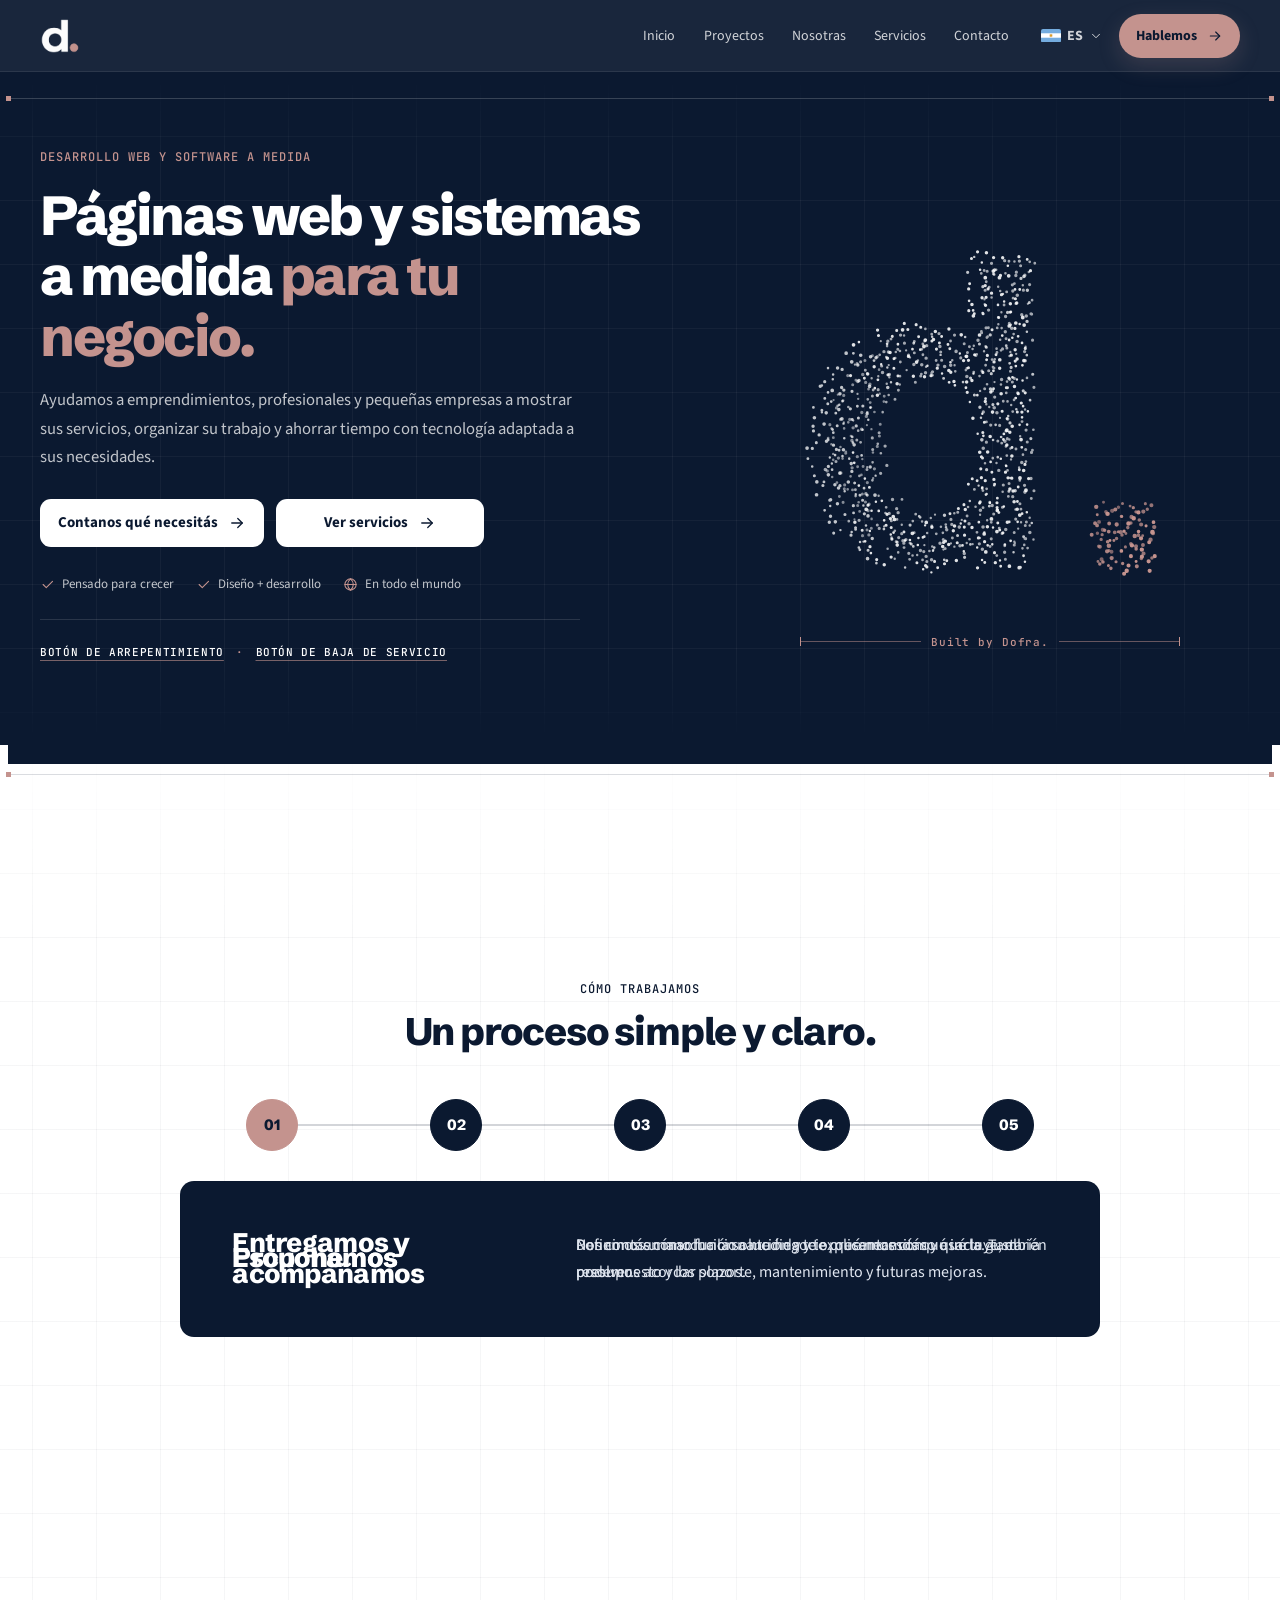
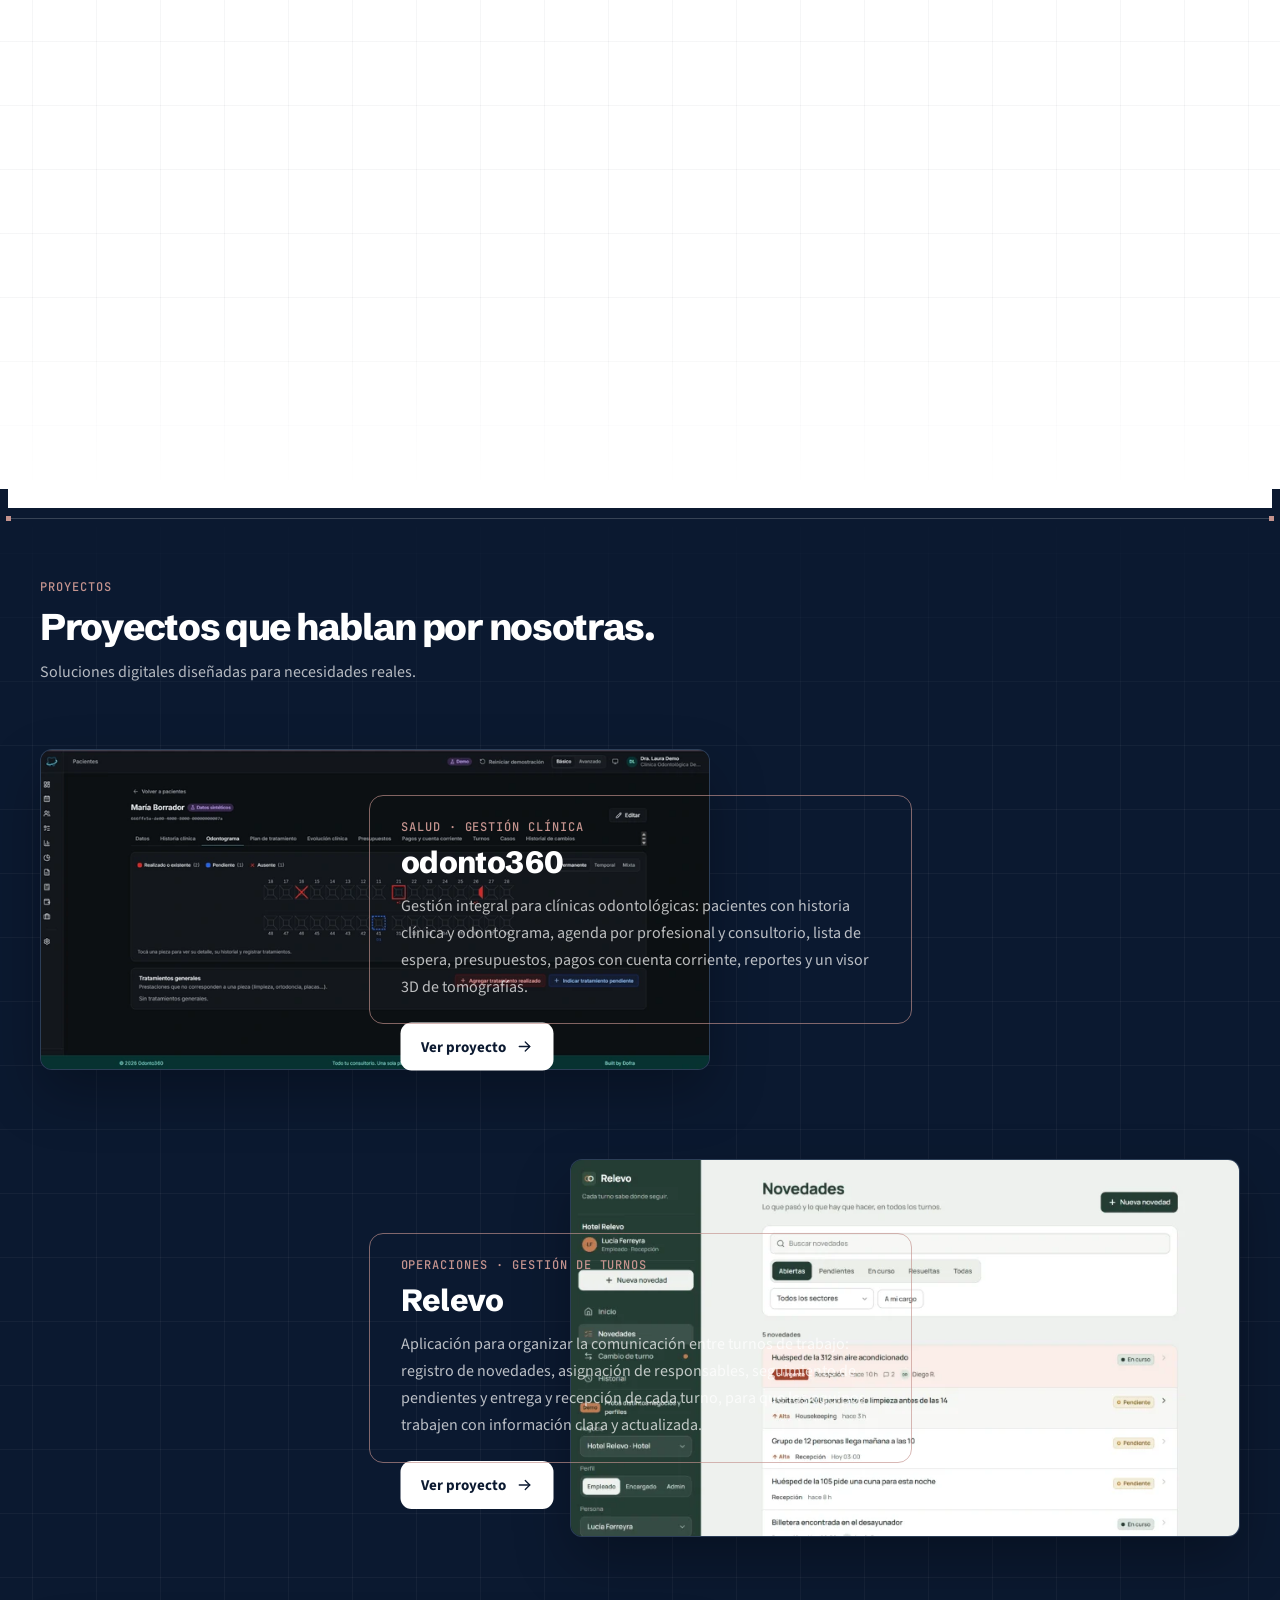
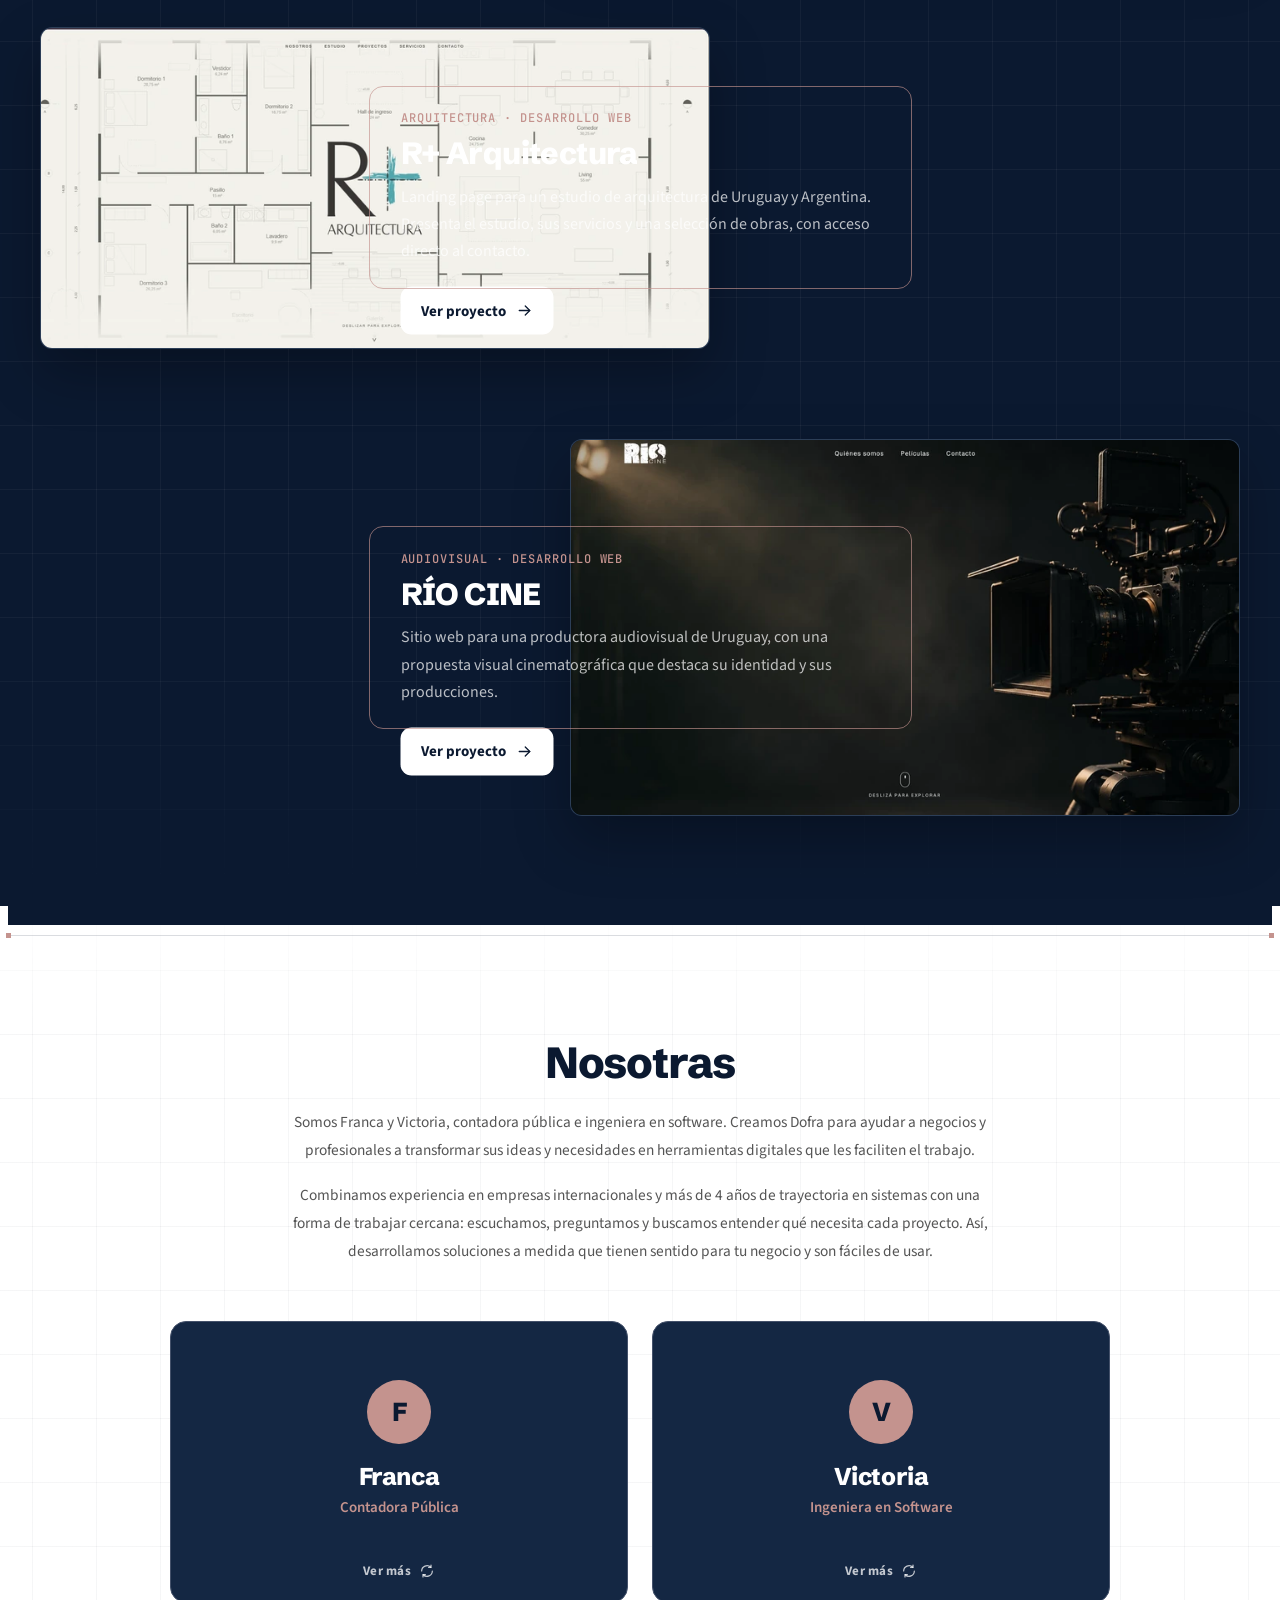
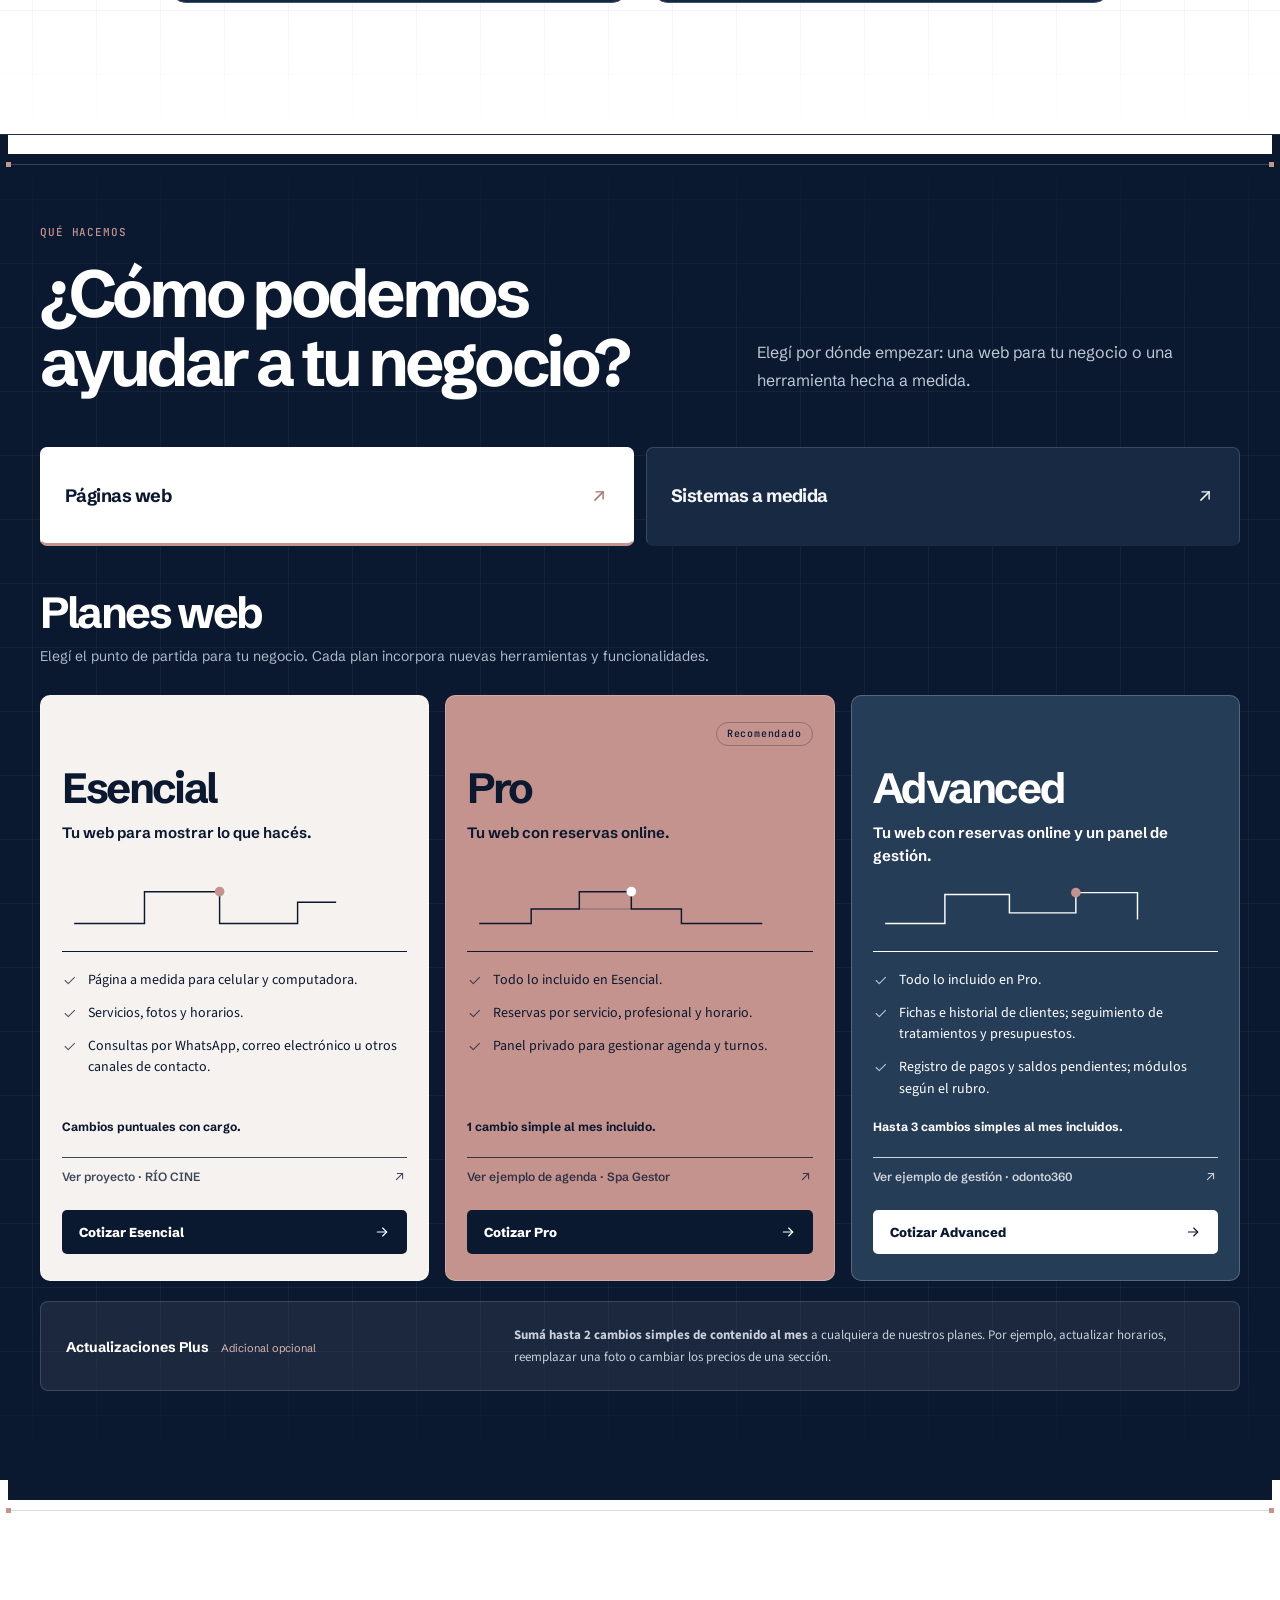
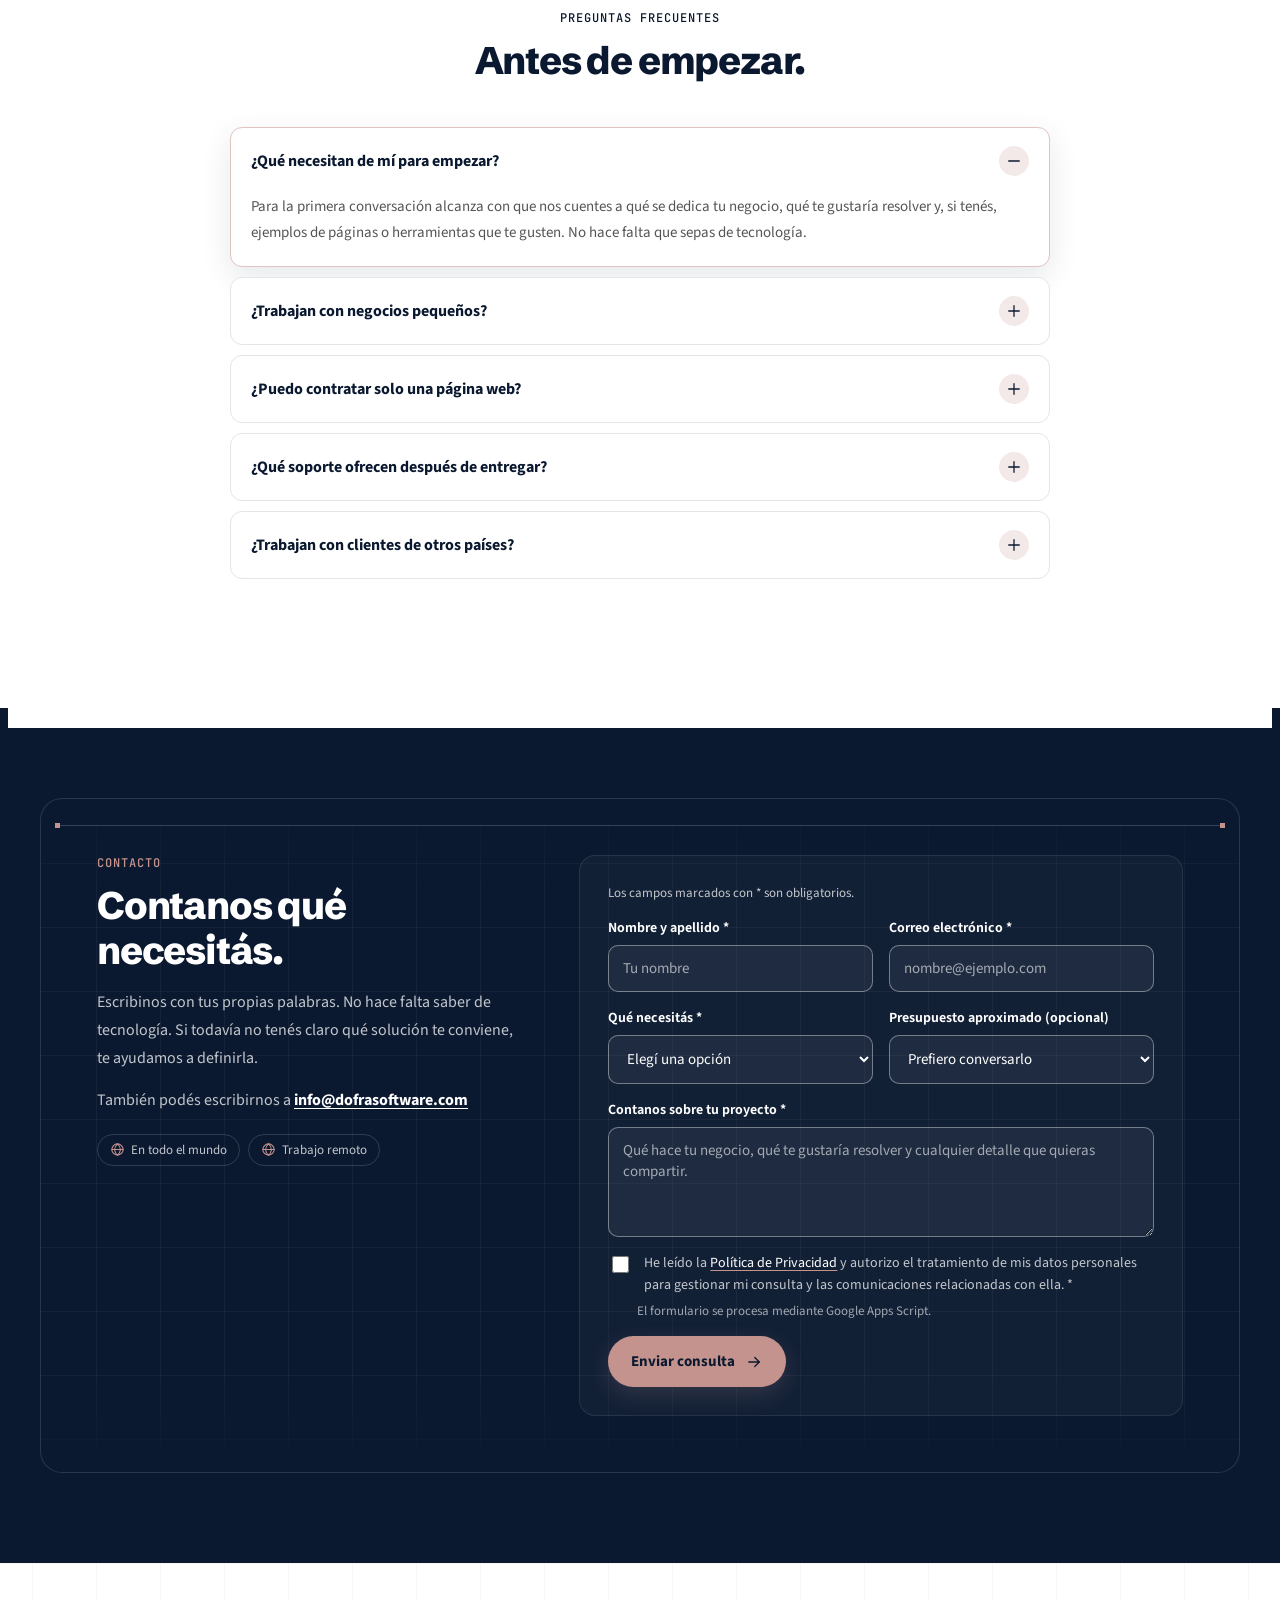
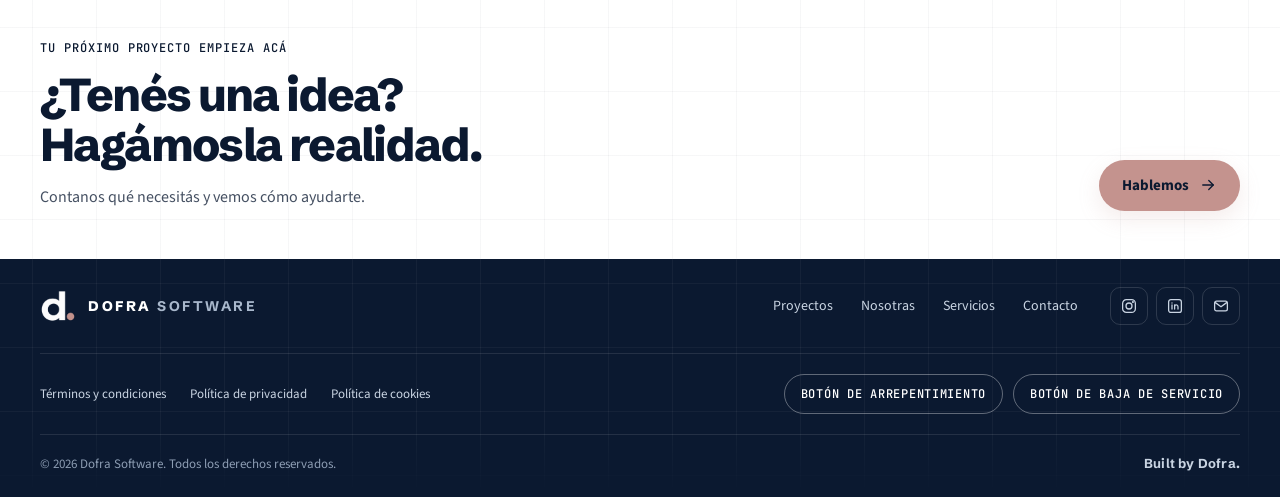
==== commit 23e3a199: "Publicar sitio desde dofra@dd472d2" ====
--- a/index.html
+++ b/index.html
@@ -16,8 +16,8 @@
     <link rel="preload" href="/fonts/manrope-latin.woff2" as="font" type="font/woff2" crossorigin />
     <link rel="preload" href="/fonts/schibsted-grotesk-latin.woff2" as="font" type="font/woff2" crossorigin />
     <link rel="preload" href="/fonts/source-sans-3-latin.woff2" as="font" type="font/woff2" crossorigin />
-    <script type="module" crossorigin src="/assets/index-D6NHS9FA.js"></script>
-    <link rel="stylesheet" crossorigin href="/assets/index-5bkN9jsn.css">
+    <script type="module" crossorigin src="/assets/index-CUxgMaN7.js"></script>
+    <link rel="stylesheet" crossorigin href="/assets/index-D2PxSmQE.css">
   </head>
   <body>
     <div id="root"></div>
--- a/assets/index-D2PxSmQE.css
+++ b/assets/index-D2PxSmQE.css
@@ -0,0 +1 @@
+.services{--svc-ease: cubic-bezier(.2, .8, .2, 1);--svc-muted: #BEC8D4;background:var(--brand-bg);color:#fff;border-top:1px solid #FFFFFF1A;font-family:var(--font-display)}.services :focus-visible{outline:3px solid #F0C7BE;outline-offset:4px}.svc-intro{display:grid;grid-template-columns:1fr .72fr;align-items:end;gap:45px;margin-bottom:42px}.svc-kicker{margin:0 0 20px;font-size:11px;font-weight:800;letter-spacing:.21em;text-transform:uppercase;color:var(--brand-dot)}.svc-intro h2{max-width:760px;font-size:clamp(40px,5.2vw,72px);font-weight:700;line-height:1.05;letter-spacing:-.065em}.svc-intro>p{max-width:500px;margin-bottom:4px;font-size:16px;line-height:1.75;color:var(--svc-muted)}.svc-switcher{display:flex;gap:12px;padding:7px 0 9px}.svc-switch{width:50%;min-height:99px;padding:26px 24px;display:flex;align-items:center;justify-content:space-between;gap:12px;text-align:left;font-family:inherit;color:#f3f5f7;background:#172943;border:1px solid #FFFFFF26;border-bottom:3px solid transparent;border-radius:7px;cursor:pointer;transition:background-color .35s ease,color .35s ease,border-color .35s ease,transform .35s ease}.svc-switch strong{font-size:18px;letter-spacing:-.03em}.svc-switch[aria-selected=true]{background:#fff;color:var(--brand-bg);border-color:#fff;border-bottom-color:var(--brand-dot)}.svc-switch-arrow{display:inline-flex;flex:none;rotate:-45deg;transition:transform .3s var(--svc-ease),color .35s ease}.svc-switch[aria-selected=true] .svc-switch-arrow{color:#a77670}@media(hover:hover){.svc-switch:hover:not([aria-selected=true]){background:#223954;border-color:#fff6;transform:translateY(-2px)}.svc-switch:hover .svc-switch-arrow{transform:translate(4px)}}.svc-panel{padding-top:58px}.svc-panel:focus{outline:none}.svc-panel[hidden]{display:none}.svc-panel:not([hidden]){animation:svc-panel-in .5s var(--svc-ease)}.svc-panel-head{margin-bottom:32px}.svc-panel-head h3{margin-bottom:10px;font-size:clamp(32px,3.4vw,46px);font-weight:700;letter-spacing:-.055em}.svc-panel-head p{max-width:680px;font-size:14px;line-height:1.65;color:#aebaca}.svc-plan-controls{display:none}.svc-cards{display:grid;grid-template-columns:repeat(3,minmax(0,1fr));grid-template-rows:repeat(8,auto);gap:0 16px;list-style:none;margin:0;padding:0}.svc-card{--focus: var(--brand-bg);position:relative;isolation:isolate;overflow:hidden;min-width:0;grid-row:span 8;display:grid;grid-template-rows:subgrid;padding:30px;border-radius:10px;border:1px solid #FFFFFF38;background:#f6f2ef;color:var(--brand-bg);transition:transform .42s var(--svc-ease),box-shadow .42s var(--svc-ease),border-color .42s ease}.svc-card:before{content:"";position:absolute;top:-1px;right:-1px;bottom:-1px;left:-1px;z-index:0;pointer-events:none;background:linear-gradient(120deg,transparent 34%,#FFFFFF52 50%,transparent 66%);transform:translate(-130%);transition:transform .85s cubic-bezier(.2,.7,.2,1)}.svc-card>*{position:relative;z-index:1}.svc-card.is-pro{background:var(--brand-dot)}.svc-card.is-advanced{--focus: #FFFFFF;background:#263d57;color:#fff}.svc-card :focus-visible{outline-color:var(--focus);outline-offset:3px}@media(hover:hover){.svc-card:hover{transform:translateY(-9px);box-shadow:0 25px 65px #0003}.svc-card:hover:before{transform:translate(140%)}.svc-card:hover .svc-graphic svg{transform:translate(7px)}}.svc-card-top{display:flex;justify-content:flex-end;min-height:30px}.svc-pill{padding:7px 10px;border:1px solid #0B193049;border-radius:50px;font-size:10px;font-weight:800;letter-spacing:.03em}.svc-card h4{margin:20px 0 12px;font-size:clamp(31px,3.3vw,47px);font-weight:700;line-height:1.05;letter-spacing:-.06em}.svc-tagline{margin:0;font-size:15px;font-weight:650;line-height:1.55}.svc-graphic{height:55px;display:flex;align-items:center;margin:20px 0 16px;overflow:hidden}.svc-graphic svg{width:100%;max-width:320px;height:54px;overflow:visible;transition:transform .45s var(--svc-ease)}.svc-features{display:grid;align-content:start;gap:12px;margin:0;padding:21px 0 0;list-style:none;border-top:1px solid currentColor}.svc-features li{display:grid;grid-template-columns:16px 1fr;gap:10px;font-family:var(--font-body);font-size:14px;line-height:1.55}.svc-features svg{margin-top:3px;opacity:.7}.svc-changes{margin:20px 0 0;align-self:start;font-size:12px;font-weight:700;line-height:1.5}.svc-card-foot{padding-top:25px}.svc-example{display:flex;align-items:center;justify-content:space-between;gap:12px;padding:13px 0;border-top:1px solid currentColor;font-size:12px;font-weight:600;opacity:.78;transition:opacity .25s ease}.svc-example:hover{opacity:1}.svc-example-arrow{display:inline-flex;flex:none;rotate:-45deg;transition:transform .25s var(--svc-ease)}.svc-example:hover .svc-example-arrow{transform:translate(3px)}.svc-quote{display:flex;align-items:center;justify-content:space-between;gap:10px;margin-top:15px;padding:15px 17px;border-radius:5px;background:var(--brand-bg);color:#fff;font-size:13px;font-weight:800;transition:background-color .25s ease}.svc-quote:hover{background:#16294a}.svc-quote-arrow{display:inline-flex;flex:none;transition:transform .25s var(--svc-ease)}.svc-quote:hover .svc-quote-arrow{transform:translate(5px)}.svc-card.is-advanced .svc-quote{background:#fff;color:var(--brand-bg)}.svc-card.is-advanced .svc-quote:hover{background:#eef2f7}.svc-plus{display:flex;align-items:center;justify-content:space-between;gap:30px;margin-top:20px;padding:22px 25px;background:#fff1;border:1px solid #FFFFFF25;border-radius:8px}.svc-plus-head{flex:none}.svc-plus-head strong{font-size:14px}.svc-plus-head small{margin-left:12px;font-size:11px;color:#d8b6b2}.svc-plus>p:last-child{max-width:700px;font-family:var(--font-body);font-size:13px;line-height:1.7;color:#c6d1dc}.svc-system{position:relative;overflow:hidden;display:grid;grid-template-columns:1fr 280px;gap:32px;align-items:center;min-height:410px;padding:clamp(30px,5vw,70px);border-radius:12px;background:#f1e7e3;color:var(--brand-bg)}.svc-system :focus-visible{outline-color:var(--brand-bg)}.svc-system-kicker{font-size:11px;font-weight:800;letter-spacing:.21em;text-transform:uppercase;color:#98645f}.svc-system h3{max-width:720px;margin:18px 0 17px;font-size:clamp(35px,5vw,61px);font-weight:700;line-height:1.12;letter-spacing:-.06em}.svc-system h3 span{display:block}.svc-system p:not(.svc-system-kicker){max-width:670px;font-family:var(--font-body);font-size:15px;line-height:1.8;color:#47566a}.svc-system .svc-quote{width:fit-content;min-width:240px;margin-top:28px}.svc-design{position:relative;width:260px;height:260px;margin:auto}.svc-design i{position:absolute;top:0;right:0;bottom:0;left:0;border:1px solid #0B19305E;border-radius:7px;animation:svc-float 7s ease-in-out infinite}.svc-design i:nth-child(2){top:28px;right:28px;bottom:28px;left:28px;transform:rotate(-11deg);animation-delay:-1s}.svc-design i:nth-child(3){top:55px;right:55px;bottom:55px;left:55px;transform:rotate(12deg);animation-delay:-2s;background:#0b19300b}.svc-design i:nth-child(4){top:83px;right:83px;bottom:83px;left:83px;border:0;background:var(--brand-dot);animation-delay:-3s}.svc-design:before,.svc-design:after{content:"";position:absolute;z-index:1;width:14px;height:14px;background:var(--brand-bg)}.svc-design:before{left:-7px;top:-7px}.svc-design:after{right:-7px;bottom:-7px}@media(prefers-reduced-motion:no-preference){.svc-cards[data-reveal].is-visible{animation:none}.svc-cards:not(.is-visible) .svc-draw{stroke-dasharray:360;stroke-dashoffset:360}.svc-cards.is-visible .svc-draw{stroke-dasharray:360;animation:svc-draw 2.4s ease calc(var(--i) * .12s + .2s) both}.svc-cards.is-visible .svc-dot{animation:svc-glow 3s ease-in-out infinite}.svc-cards.is-visible>.svc-card{animation:svc-card-in .7s var(--svc-ease) calc(var(--i) * 90ms) both}}@keyframes svc-draw{0%{stroke-dashoffset:360}to{stroke-dashoffset:0}}@keyframes svc-glow{50%{opacity:.35}}@keyframes svc-float{50%{translate:0 -11px;rotate:2deg}}@keyframes svc-card-in{0%{opacity:0;translate:0 24px}}@keyframes svc-panel-in{0%{opacity:0;translate:0 8px}}@media not (max-width:1070px){.svc-card-foot{grid-row:span 2;display:grid;grid-template-rows:subgrid}}@media(not (max-width:1070px))and (max-height:950px){#paginas-web{--plan-space: clamp(0px, calc((100svh - var(--header-h) - 650px) * .075), 12px);padding-top:calc(18px + var(--plan-space))}#paginas-web .svc-panel-head{margin-bottom:calc(15px + var(--plan-space))}#paginas-web .svc-panel-head h3{margin-bottom:6px}.svc-card{padding:calc(14px + var(--plan-space)) clamp(16px,1.65vw,28px)}.svc-card-top{min-height:24px}.svc-pill{padding-block:4px}.svc-card h4{margin-block:calc(8px + var(--plan-space)) calc(6px + var(--plan-space) * .35)}.svc-graphic{height:calc(40px + var(--plan-space));margin-block:calc(8px + var(--plan-space) * .65)}.svc-graphic svg{height:100%}.svc-features{gap:calc(7px + var(--plan-space) * .35);padding-top:calc(10px + var(--plan-space) * .65)}.svc-changes{margin-top:calc(10px + var(--plan-space) * .65)}.svc-card-foot{padding-top:calc(10px + var(--plan-space) * .85)}.svc-example{padding-block:calc(7px + var(--plan-space) * .4)}.svc-card .svc-quote{margin-top:calc(8px + var(--plan-space) * .45);padding-block:calc(9px + var(--plan-space) * .4);min-height:44px}}@media(max-width:1070px){.svc-intro{grid-template-columns:1fr}.svc-intro>p{max-width:690px}.svc-cards{grid-template-columns:1fr 1fr;grid-template-rows:none;gap:16px}.svc-card{grid-row:auto;display:flex;flex-direction:column}.svc-card.is-advanced{grid-column:span 2}.svc-changes{align-self:auto}.svc-card-foot{margin-top:auto}.svc-system{grid-template-columns:1fr 210px}.svc-design{transform:scale(.8)}}@media(max-width:680px){.svc-intro{gap:22px;margin-bottom:30px}.svc-intro>p{font-size:15px}.svc-switcher{gap:8px}.svc-switch{min-height:84px;padding:17px 12px}.svc-switch strong{font-size:14px}.svc-panel{padding-top:40px}.svc-plan-controls{display:grid;grid-template-columns:repeat(3,minmax(0,1fr));gap:4px;margin-bottom:12px;padding:4px;border:1px solid #FFFFFF26;border-radius:8px}.svc-plan-controls button{min-height:44px;min-width:0;padding:4px;border:0;border-radius:5px;background:transparent;color:#fff;font-size:14px;font-weight:700;overflow-wrap:anywhere}.svc-plan-controls button[aria-current=true]{background:#fff;color:var(--brand-bg)}.svc-plan-controls button:focus-visible{outline-offset:-3px}.svc-cards{position:relative;grid-template-columns:none;grid-auto-flow:column;grid-auto-columns:100%;gap:12px;overflow-x:auto;overscroll-behavior-x:contain;scroll-snap-type:x mandatory;scrollbar-width:none}.svc-card,.svc-card.is-advanced{grid-column:auto;padding:26px;scroll-snap-align:start}.svc-card-foot{margin-top:auto}.svc-card .svc-example,.svc-card .svc-quote{overflow-wrap:anywhere}.svc-card h4{font-size:38px;margin-top:14px}.svc-plus{display:block}.svc-plus>p:last-child{margin-top:12px}.svc-system{grid-template-columns:1fr;min-height:0;padding:30px 22px}.svc-system h3{font-size:34px}.svc-system .svc-quote{width:100%;min-width:0}.svc-design{order:-1;width:130px;height:130px;margin:0 0 4px;opacity:.55}.svc-design i:nth-child(2){top:14px;right:14px;bottom:14px;left:14px}.svc-design i:nth-child(3){top:28px;right:28px;bottom:28px;left:28px}.svc-design i:nth-child(4){top:42px;right:42px;bottom:42px;left:42px}}@media(max-width:680px)and (prefers-reduced-motion:no-preference){.svc-cards{scroll-behavior:smooth}}:where(main>section,.footer,.contact-panel){position:relative;isolation:isolate}:where(.contact-panel){overflow:hidden}.tg{--tg-cell: 64px;--tg-ease: cubic-bezier(.65, 0, .35, 1);--tg-line: #FFFFFF0B;--tg-guide: #FFFFFF14;--tg-rule: #FFFFFF2E;position:absolute;top:0;right:0;bottom:0;left:0;z-index:-1;pointer-events:none;overflow:hidden}.tg-light{--tg-line: #0B19300A;--tg-guide: #0B193012;--tg-rule: #0B193026}.tg-grid{position:absolute;top:0;right:0;bottom:0;left:0;background-image:linear-gradient(to right,var(--tg-line) 1px,transparent 1px),linear-gradient(to bottom,var(--tg-line) 1px,transparent 1px);background-size:var(--tg-cell) var(--tg-cell);background-position:50% 0;-webkit-mask-image:linear-gradient(to bottom,transparent,#000 14%,#000 86%,transparent);mask-image:linear-gradient(to bottom,transparent,#000 14%,#000 86%,transparent);opacity:0;transition:opacity 1.4s ease}.tg-frame{position:absolute;top:0;right:0;bottom:0;left:0;width:min(var(--wide-container),100% - 2 * var(--gutter));margin-inline:auto}.tg-v{position:absolute;top:0;bottom:0;width:1px;background:var(--tg-guide);transform:scaleY(0);transform-origin:50% 0;transition:transform 1.3s var(--tg-ease)}.tg-v-start{left:0}.tg-v-end{right:0;transition-delay:.12s}.tg-rule{position:absolute;left:0;right:0;top:clamp(14px,2.2vw,26px);height:1px;background:var(--tg-rule);transform:scaleX(0);transform-origin:0 50%;transition:transform 1.1s var(--tg-ease) .15s}.tg-mark{position:absolute;top:calc(clamp(14px,2.2vw,26px) - 2px);width:5px;height:5px;background:var(--brand-dot);opacity:0;transform:scale(0);transition:opacity .3s ease,transform .45s cubic-bezier(.2,.8,.2,1)}.tg-mark-start{left:-2px;transition-delay:.2s}.tg-mark-end{right:-2px;transition-delay:1.15s}.tg.is-drawn .tg-grid{opacity:1}.tg.is-drawn :is(.tg-v,.tg-rule){transform:none}.tg.is-drawn .tg-mark{opacity:1;transform:none}.tg-aim-x,.tg-aim-y,.tg-aim-dot{position:absolute;opacity:0;transition:opacity .4s ease,transform .35s cubic-bezier(.2,.8,.2,1)}.tg-aim-x{left:0;right:0;top:0;height:1px;background:#ffffff12;transform:translateY(var(--tg-y, 0))}.tg-aim-y{top:0;bottom:0;left:0;width:1px;background:#ffffff12;transform:translate(var(--tg-x, 0))}.tg-aim-dot{left:-3px;top:-3px;width:7px;height:7px;border:1px solid var(--brand-dot);transform:translate(var(--tg-x, 0),var(--tg-y, 0)) rotate(45deg)}.tg.is-aiming :is(.tg-aim-x,.tg-aim-y,.tg-aim-dot){opacity:1}.hero-visual{position:relative}.tg-measure{position:absolute;left:12%;right:12%;bottom:2%;display:flex;align-items:center;gap:10px;pointer-events:none;font-size:11px;font-weight:600;letter-spacing:.08em;color:var(--brand-dot);white-space:nowrap}.tg-measure i{flex:1;height:1px;background:#c4938e80;position:relative;transform:scaleX(0);transition:transform 1s var(--tg-ease, ease) .9s}.tg-measure i:first-child{transform-origin:100% 50%}.tg-measure i:last-child{transform-origin:0 50%}.tg-measure i:before{content:"";position:absolute;top:-4px;width:1px;height:9px;background:var(--brand-dot)}.tg-measure i:first-child:before{left:0}.tg-measure i:last-child:before{right:0}.tg-measure span{opacity:0;transition:opacity .6s ease 1.5s}.hero:has(.tg.is-drawn) .tg-measure i{transform:none}.hero:has(.tg.is-drawn) .tg-measure span{opacity:1}@media(hover:hover)and (pointer:fine){main :is(h1,h2)[id$=-titulo]{position:relative}main :is(h1,h2)[id$=-titulo]:before{content:"";position:absolute;top:-10px;right:-14px;bottom:-10px;left:-14px;pointer-events:none;border:1px solid #C4938E99;background:linear-gradient(var(--brand-dot) 0 0) left top / 5px 5px no-repeat,linear-gradient(var(--brand-dot) 0 0) right top / 5px 5px no-repeat,linear-gradient(var(--brand-dot) 0 0) left bottom / 5px 5px no-repeat,linear-gradient(var(--brand-dot) 0 0) right bottom / 5px 5px no-repeat;background-origin:border-box;opacity:0;transform:scale(.985);transition:opacity .3s ease,transform .45s cubic-bezier(.2,.8,.2,1)}main :is(h1,h2)[id$=-titulo]:hover:before{opacity:1;transform:none}.hero h1[data-size]:after{content:attr(data-size);position:absolute;left:calc(100% + 24px);bottom:-10px;white-space:nowrap;pointer-events:none;padding:3px 6px;background:var(--brand-dot);color:var(--brand-bg);font-family:var(--font-mono);font-size:10px;font-weight:700;line-height:1;letter-spacing:.06em;font-variant-numeric:tabular-nums;opacity:0;transform:translateY(-3px);transition:opacity .3s ease .05s,transform .35s ease .05s}.hero h1:hover:after{opacity:1;transform:none}.work-shot{position:relative}.work-shot:after{content:"";position:absolute;top:18px;right:18px;bottom:18px;left:18px;pointer-events:none;z-index:1;--c: var(--brand-dot);background:linear-gradient(var(--c) 0 0) left top / 16px 1px no-repeat,linear-gradient(var(--c) 0 0) left top / 1px 16px no-repeat,linear-gradient(var(--c) 0 0) right top / 16px 1px no-repeat,linear-gradient(var(--c) 0 0) right top / 1px 16px no-repeat,linear-gradient(var(--c) 0 0) left bottom / 16px 1px no-repeat,linear-gradient(var(--c) 0 0) left bottom / 1px 16px no-repeat,linear-gradient(var(--c) 0 0) right bottom / 16px 1px no-repeat,linear-gradient(var(--c) 0 0) right bottom / 1px 16px no-repeat;opacity:0;transition:opacity .3s ease,inset .45s cubic-bezier(.2,.8,.2,1)}.work-item:hover .work-shot:after{opacity:1;top:10px;right:10px;bottom:10px;left:10px}}@media(max-width:600px){.tg{--tg-cell: 48px}.tg-measure{display:none}}:root{--tg-clearance: clamp(24px, 3vw, 48px);--tg-step: clamp(16px, 1.5vw, 24px);--tg-content-width: var(--container)}@media(min-width:2560px){:root{--tg-clearance: 64px}}@media(min-width:768px)and (max-width:1024px){:root{--tg-clearance: 24px}}:where(.hero,.services,.footer){--tg-content-width: var(--wide-container)}.tg-frame{width:min(calc(var(--tg-content-width) + 2 * var(--tg-clearance)),calc(100% - 16px))}.tg-v{display:none}@media(min-width:1360px){.tg-v{display:block}.hero .tg-v,.services .tg-v,.footer .tg-v{display:none}}@media(min-width:1600px){.hero .tg-v,.services .tg-v,.footer .tg-v{display:block}}.contact-panel .tg-v{display:none}.contact-panel .tg-frame{width:calc(100% - 32px)}main>:is(.hero,.work,.services,.contact)+.section-soft,main>.section-soft+:is(.work,.services,.contact){--tg-step-inset: max(8px, calc((100% - var(--tg-content-width)) / 2 - var(--tg-clearance)))}main>:is(.hero,.work,.services,.contact)+.section-soft:before,main>.section-soft+:is(.work,.services,.contact):before{content:"";position:absolute;inset:0 var(--tg-step-inset) auto;height:var(--tg-step);background:var(--brand-bg);pointer-events:none;z-index:0}main>.section-soft+:is(.work,.services,.contact):before{background:var(--bg)}main>:is(.hero,.work,.services,.contact)+.section-soft>.tg .tg-rule,main>.section-soft+:is(.work,.services,.contact)>.tg .tg-rule{top:calc(var(--tg-step) + 10px)}main>:is(.hero,.work,.services,.contact)+.section-soft>.tg .tg-mark,main>.section-soft+:is(.work,.services,.contact)>.tg .tg-mark{top:calc(var(--tg-step) + 8px)}@media(max-width:767px){:root{--tg-step: clamp(8px, 2.5vw, 12px)}.tg-frame{width:calc(100% - 2 * var(--gutter))}.tg-v{display:none!important}main>:is(.hero,.work,.services,.contact)+.section-soft,main>.section-soft+:is(.work,.services,.contact){--tg-step-inset: var(--gutter)}}.legal{--legal-text: #2C3648;--legal-field: #6E7787;background:var(--bg)}.legal-hero{background:var(--brand-bg);color:#fff;padding-block:clamp(28px,4vw,48px) clamp(36px,5vw,64px)}.legal-back{display:inline-flex;align-items:center;gap:8px;min-height:44px;font-size:14px;color:#c9d4e2;transition:color .2s}.legal-back:hover{color:var(--brand-dot)}.legal-kicker{margin-top:clamp(16px,2.5vw,28px);font-family:var(--font-mono);font-size:12px;font-weight:500;letter-spacing:.08em;text-transform:uppercase;color:var(--brand-dot)}.legal-hero h1{margin-top:12px;font-family:var(--font-display);font-weight:800;font-size:clamp(30px,4.2vw,50px);line-height:1.1;letter-spacing:-.03em;overflow-wrap:break-word}.legal-updated{margin-top:16px;font-size:15px;color:#c9d4e2}.legal-lead{margin-top:16px;max-width:64ch;font-size:17px;line-height:1.65;color:#dce3ed}.legal-translation{margin-top:18px;max-width:70ch;padding-left:14px;border-left:2px solid var(--brand-dot);font-size:14px;line-height:1.6;color:#c9d4e2}.legal-hero :focus-visible{outline-color:#fff}.legal-layout{display:grid;gap:28px;padding-block:clamp(28px,4vw,56px) clamp(56px,7vw,104px)}.legal-body{max-width:72ch;min-width:0;color:var(--legal-text);font-size:17px;line-height:1.75}.legal-body section{scroll-margin-top:calc(var(--header-h) + 20px)}.legal-body section+section{margin-top:clamp(32px,4vw,44px)}.legal-body h2{font-family:var(--font-display);font-size:clamp(20px,2vw,23px);font-weight:700;line-height:1.3;letter-spacing:-.01em;color:var(--ink)}.legal-num{margin-right:4px;font-variant-numeric:tabular-nums;color:var(--muted)}.legal-body p,.legal-body ul{margin-top:12px}.legal-body ul{padding-left:1.25em;list-style:disc}.legal-body li+li{margin-top:6px}.legal-body li::marker{color:var(--brand-dot)}.legal a:not(.button):not(.legal-back){text-decoration:underline;text-decoration-color:var(--brand-dot);text-decoration-thickness:1px;text-underline-offset:3px;overflow-wrap:anywhere}.legal-body a:hover,.request-form a:hover,.request-receipt a:hover{text-decoration-color:currentColor}.legal-top{margin-top:clamp(40px,5vw,56px);padding-top:20px;border-top:1px solid var(--line);font-size:15px}.legal-top a{display:inline-flex;gap:6px;min-height:44px;align-items:center;color:var(--ink)}.legal-toc details{border:1px solid var(--line);border-radius:var(--radius-sm)}.legal-toc summary{display:flex;align-items:center;justify-content:space-between;min-height:48px;padding:0 16px;cursor:pointer;font-family:var(--font-mono);font-size:12px;letter-spacing:.08em;text-transform:uppercase;color:var(--ink);list-style:none}.legal-toc summary::-webkit-details-marker{display:none}.legal-toc summary:after{content:"";width:8px;height:8px;border:solid var(--ink);border-width:0 1.5px 1.5px 0;transform:rotate(45deg) translateY(-2px);transition:transform .2s}.legal-toc details[open] summary:after{transform:rotate(-135deg) translateY(-2px)}.legal-toc ol{padding:4px 16px 14px;font-size:15px;line-height:1.4}.legal-toc li a{display:flex;gap:6px;padding:7px 0;color:var(--legal-text);text-decoration:none!important}.legal-toc li a span{flex:none;min-width:1.6em;color:var(--muted);font-variant-numeric:tabular-nums}.legal-toc li a:hover{color:var(--ink)}@media(min-width:1000px){.legal-layout{grid-template-columns:240px minmax(0,72ch);gap:clamp(48px,6vw,88px);justify-content:start}.legal-hero-inner,.legal-layout,.legal-form-wrap{width:min(var(--container),100% - 2 * var(--gutter));max-width:none}.legal-toc{position:sticky;top:calc(var(--header-h) + 24px);align-self:start;max-height:calc(100vh - var(--header-h) - 48px);overflow-y:auto;scrollbar-width:thin;scrollbar-color:var(--line) transparent}.legal-toc details{border:0}.legal-toc summary{min-height:0;padding:0 0 12px;cursor:default;pointer-events:none;color:var(--muted)}.legal-toc summary:after{display:none}.legal-toc ol{padding:0;border-left:1px solid var(--line);font-size:14px}.legal-toc li a{padding:6px 0 6px 14px}}.legal-form-wrap{padding-block:clamp(28px,4vw,56px) clamp(56px,7vw,104px)}.request-form{display:grid;gap:18px;max-width:720px;color:var(--ink)}.request-intro{font-size:17px;line-height:1.6;color:var(--legal-text)}.request-required{font-size:14px;color:var(--muted)}.request-grid{display:grid;grid-template-columns:repeat(2,minmax(0,1fr));gap:18px}.request-form label{display:grid;gap:7px;min-width:0;font-size:14px;font-weight:650}.request-form input:not([type=checkbox]),.request-form textarea{width:100%;min-width:0;padding:12px 14px;border:1px solid var(--legal-field);border-radius:var(--radius-sm);background:#fff;color:var(--ink);font-size:16px;font-weight:400}.request-form textarea{resize:vertical;min-height:120px}.request-form input:focus-visible,.request-form textarea:focus-visible{outline:2px solid var(--ink);outline-offset:2px;border-color:var(--ink)}.request-privacy{font-size:14px;line-height:1.6;color:var(--legal-text)}.request-submit{display:flex;flex-wrap:wrap;align-items:center;gap:12px 18px}.request-submit .button-primary{box-shadow:none}.request-feedback{flex:1 1 260px;font-size:15px;line-height:1.55}.request-feedback:empty{display:none}.request-feedback.error{color:#9b1c1c}.request-receipt{max-width:720px;padding:clamp(20px,3vw,32px);border:1px solid var(--line);border-left:3px solid var(--brand-dot);border-radius:var(--radius-sm);color:var(--legal-text);font-size:16px;line-height:1.65}.request-receipt:focus{outline:none}.request-receipt:focus-visible{outline:2px solid var(--ink);outline-offset:4px}.request-receipt h2{font-family:var(--font-display);font-size:clamp(22px,2.4vw,28px);font-weight:800;letter-spacing:-.02em;color:var(--ink)}.request-receipt dl{display:grid;gap:12px;margin:20px 0}.request-receipt dl>div{display:grid;grid-template-columns:minmax(140px,200px) 1fr;gap:4px 16px;padding-bottom:12px;border-bottom:1px solid var(--line)}.request-receipt dt{font-family:var(--font-mono);font-size:12px;letter-spacing:.08em;text-transform:uppercase;color:var(--muted);padding-top:3px}.request-receipt dd{margin:0;color:var(--ink)}.request-id{font-family:var(--font-mono);font-size:18px;font-weight:600;letter-spacing:.02em}.request-receipt p+p{margin-top:8px}.request-again{margin-top:20px;min-height:44px;padding:0 18px;border:1px solid var(--legal-field);border-radius:100px;background:transparent;color:var(--ink);font-size:14px;font-weight:700}.request-again:hover{border-color:var(--ink)}@media(max-width:640px){.request-grid{grid-template-columns:1fr}.request-submit .button{width:100%}.request-receipt dl>div{grid-template-columns:1fr}}.request-form[hidden]{display:none}@font-face{font-family:Schibsted Grotesk;src:url(/fonts/schibsted-grotesk-latin.woff2) format("woff2");font-style:normal;font-weight:400 900;font-display:swap}@font-face{font-family:"Source Sans 3";src:url(/fonts/source-sans-3-latin.woff2) format("woff2");font-style:normal;font-weight:400 700;font-display:swap}@font-face{font-family:JetBrains Mono;src:url(/fonts/jetbrains-mono-latin.woff2) format("woff2");font-style:normal;font-weight:400 600;font-display:swap}@font-face{font-family:Manrope;src:url(/fonts/manrope-latin.woff2) format("woff2");font-style:normal;font-weight:400 800;font-display:swap}:root{--brand-bg: #0B1930;--brand-white: #FFFFFF;--brand-dot: #C4938E;--navy-950: #0B1930;--navy-900: #0B1930;--navy-800: #0B1930;--navy-700: #0B1930;--accent: #C4938E;--accent-hover: #C4938E;--accent-ink: #0B1930;--accent-on-dark: #C4938E;--ink: #0B1930;--muted: #555555;--muted-dark: #FFFFFFBF;--line: #E5E5E5;--line-dark: #FFFFFF33;--bg: #FFFFFF;--bg-soft: #F7F7F7;--header-h: 72px;--gutter: clamp(16px, 4vw, 40px);--container: 1200px;--section-y: clamp(56px, min(7vw, 48px + 5vh), 128px);--wide-container: clamp(var(--container), 72vw, 1440px);--head-gap: clamp(28px, 3.5vw, 44px);--gap: clamp(14px, 1.8vw, 22px);--radius: 16px;--radius-sm: 10px;--shadow: 0 18px 45px #0B19301A;--font-display: "Schibsted Grotesk", system-ui, sans-serif;--font-body: "Source Sans 3", system-ui, sans-serif;--font-mono: "JetBrains Mono", ui-monospace, monospace;font-family:var(--font-body);color:var(--ink);background:var(--bg);font-synthesis:none;text-rendering:optimizeLegibility;-webkit-font-smoothing:antialiased}*{box-sizing:border-box}html{scroll-behavior:smooth;scroll-padding-top:calc(var(--header-h) + 8px)}body{margin:0;background:var(--bg)}h1,h2,h3,p,ul,ol,figure{margin:0}ul,ol{padding:0;list-style:none}img{max-width:100%;display:block}button,a,input,select,textarea{font:inherit}a{color:inherit;text-decoration:none}button{cursor:pointer}::selection{background:var(--brand-dot);color:var(--brand-bg)}:focus-visible{outline:3px solid var(--brand-bg);outline-offset:3px}.header :focus-visible,.footer :focus-visible,.hero :focus-visible,.section-dark :focus-visible{outline-color:#fff}main:focus{outline:none}.container{width:min(var(--container),100% - 2 * var(--gutter));margin-inline:auto}.hero-grid,.services>.container,.nav-inner,.footer>.container{width:min(var(--wide-container),100% - 2 * var(--gutter))}.skip-link{position:absolute;left:16px;top:-60px;z-index:100;background:#fff;color:var(--navy-950);padding:12px 18px;border-radius:8px;font-weight:700;font-size:14px;transition:top .2s}.skip-link:focus{top:12px}.button{display:inline-flex;align-items:center;justify-content:center;gap:10px;border-radius:100px;font-size:14px;font-weight:700;padding:11px 18px;border:1px solid transparent;white-space:nowrap;transition:transform .2s,background-color .2s,border-color .2s,box-shadow .2s}.button:hover{transform:translateY(-1px)}.button-large{padding:14px 22px;font-size:15px}.button-primary{background:var(--accent);color:var(--brand-bg);box-shadow:0 8px 22px #c4938e2e}.button-primary:hover{background:var(--accent-hover)}.button-primary:disabled{opacity:.6;cursor:wait;transform:none}.button-ghost{color:#fff;border-color:#ffffff2e}.button-ghost:hover{border-color:#fff6;background:#ffffff0d}.button svg{flex:none}.header{position:sticky;top:0;z-index:50;height:var(--header-h);background:color-mix(in srgb,var(--brand-bg) 94%,transparent);color:#fff;border-bottom:1px solid #ffffff14;-webkit-backdrop-filter:blur(12px);backdrop-filter:blur(12px)}.nav-inner{height:100%;display:flex;align-items:center;gap:24px}.brand{display:inline-flex;align-items:center;flex:none}.brand-logo{display:block;width:40px;height:40px;object-fit:contain}.nav-links{display:flex;gap:clamp(16px,2.2vw,30px);align-items:center;margin-left:auto}.nav-links a{font-size:14px;color:#fffc;padding:6px 0;transition:color .2s}.nav-links a:hover{color:var(--brand-dot)}.nav-actions{display:flex;align-items:center;gap:8px}.lang-switch,.nav-cta,.menu-toggle{min-height:44px;min-width:44px}.lang-switch,.menu-toggle{align-items:center;justify-content:center;border:0;border-radius:8px;background:transparent;color:#fffc}.lang-switch{display:inline-flex;gap:6px;padding:0 8px;font-size:14px;font-weight:700;line-height:1}.lang-picker{position:relative;z-index:2}.lang-switch[aria-expanded=true]{background:#ffffff14;color:#fff}.lang-switch[aria-expanded=true]>svg{transform:rotate(180deg)}.lang-flag{flex:none;width:20px;height:14px;object-fit:contain;border-radius:2px}.lang-options{position:absolute;inset:calc(100% + 8px) 0 auto auto;min-width:172px;margin:0;padding:5px;border:1px solid #FFFFFF24;border-radius:10px;background:var(--brand-bg);box-shadow:0 12px 30px #0005;list-style:none}.lang-options button{display:grid;grid-template-columns:20px 1fr 16px;align-items:center;gap:10px;width:100%;min-height:44px;padding:6px 9px;border:0;border-radius:6px;background:transparent;color:#fff;text-align:left;font-size:14px;font-weight:600}.lang-options button:hover,.lang-options button[aria-current=true]{background:#ffffff14}.lang-options button:focus-visible{outline-offset:-2px}.lang-options button>svg{color:var(--brand-dot)}.nav-cta{padding:0 16px}.lang-switch:hover,.menu-toggle:hover{background:#ffffff14;color:#fff}.menu-toggle{display:none;padding:0}.nav-backdrop{display:none}@keyframes mobile-menu-enter{0%{clip-path:inset(0 0 0 100%)}to{clip-path:inset(0)}}.section{padding-block:var(--section-y)}@media(min-width:901px)and (min-height:720px){.section-compact{display:grid;align-content:center;min-block-size:calc(100svh - var(--header-h))}}.section-soft{background:var(--bg)}.section-dark{background:var(--navy-900);color:#fff}.section-head{max-width:680px;margin:0 auto var(--head-gap);text-align:center}.kicker,.eyebrow{font-size:12px;font-weight:800;letter-spacing:2.4px;text-transform:uppercase;color:var(--accent-ink)}.section-head h2,.contact-intro h2{font-family:var(--font-display);font-weight:800;font-size:clamp(28px,3vw,40px);line-height:1.18;letter-spacing:-1.2px;margin-top:12px}.section-head>p:not(.kicker){margin-top:12px;font-size:16px;line-height:1.7;color:var(--muted)}.grid{display:grid;gap:var(--gap)}.grid-4{grid-template-columns:repeat(4,minmax(0,1fr))}.grid-2{grid-template-columns:repeat(2,minmax(0,1fr))}.card{background:#fff;border:1px solid var(--line);border-radius:var(--radius);min-width:0;transition:border-color .2s,box-shadow .2s,transform .2s}.card:hover{border-color:color-mix(in srgb,var(--brand-dot) 55%,#FFFFFF);box-shadow:var(--shadow)}.card h3{font-family:var(--font-display);color:var(--ink);letter-spacing:-.5px}.tag-list{display:flex;flex-wrap:wrap;gap:6px}.tag-list li{font-size:13px;color:var(--ink);background:#f2f2f2;border-radius:6px;padding:5px 9px}.hero{position:relative;overflow:hidden;background:var(--brand-bg);color:#fff}.hero-grid{display:grid;grid-template-columns:minmax(0,55fr) minmax(0,45fr);align-items:center;gap:clamp(24px,4vw,56px);padding-block:clamp(48px,min(6vw,40px + 5vh),136px)}.eyebrow{color:var(--accent-on-dark);margin-bottom:20px}.hero h1{font-family:var(--font-display);font-weight:800;font-size:clamp(34px,4.3vw,66px);line-height:1.1;letter-spacing:-.045em}.hero h1 span{color:var(--brand-dot)}.hero-lead{margin-top:20px;font-size:clamp(16px,1.3vw,18px);line-height:1.7;color:var(--muted-dark);max-width:540px}.hero-actions{display:flex;flex-wrap:wrap;gap:12px;margin-top:28px}.hero-actions .button,.hero-actions .button-primary,.hero-actions .button-ghost{flex:0 1 auto;min-inline-size:min(100%,208px);min-height:48px;padding:12px 18px;gap:10px;white-space:normal;text-align:center;font-size:15px;font-weight:700;line-height:1.2;background:#fff;color:#0b1930;border:0;border-radius:11px;box-shadow:none;transition:background-color .2s ease,transform .2s ease}.hero-actions .button svg{color:#0b1930}.hero-actions .button:hover{background:#eef2f7;transform:none}.hero-actions .button:active{background:#e2e8f0;transform:scale(.99)}.hero-actions .button:focus-visible{outline:3px solid var(--brand-dot);outline-offset:3px}.hero-trust{display:flex;flex-wrap:wrap;gap:10px 22px;margin-top:28px}.hero-trust li{display:flex;align-items:center;gap:7px;font-size:13px;color:#ffffffbf}.hero-trust svg{color:var(--brand-dot)}.hero-visual{width:100%;max-width:clamp(500px,32vw,600px);justify-self:end;aspect-ratio:1}.particles{position:relative;width:100%;height:100%;touch-action:pan-y;cursor:crosshair}.particles canvas{position:absolute;top:0;right:0;bottom:0;left:0;display:block;width:100%;height:100%}.work{background:var(--brand-bg);color:#fff}.work-head{max-width:100%;margin-bottom:clamp(36px,5vw,64px)}.work-kicker{font-size:12px;font-weight:700;letter-spacing:2.2px;text-transform:uppercase;color:var(--brand-dot)}.work-head h2{margin-top:12px;font-family:var(--font-display);font-weight:800;font-size:clamp(30px,3.4vw,44px);line-height:1.1;letter-spacing:-.035em;color:#fff}.work-head>p:last-child{margin-top:12px;font-size:16px;line-height:1.6;color:#ffffffb3}.work-list{display:grid;gap:clamp(56px,7vw,104px)}.work-item{display:grid;grid-template-columns:minmax(0,7fr) minmax(0,5fr);gap:clamp(24px,4vw,56px);align-items:center}.work-item.is-reverse{grid-template-columns:minmax(0,5fr) minmax(0,7fr)}.work-item.is-reverse .work-shot{order:2}.work-shot{margin:0;border-radius:12px;overflow:hidden;border:1px solid #FFFFFF1F;background:#0f2340;box-shadow:0 24px 56px #00000047}.work-shot img{width:100%;height:auto;object-fit:contain;object-position:center}.work-category{font-size:12px;font-weight:700;letter-spacing:1.6px;text-transform:uppercase;color:var(--brand-dot)}.work-copy h3{margin-top:10px;font-family:var(--font-display);font-weight:800;font-size:clamp(24px,2.4vw,32px);letter-spacing:-.6px;line-height:1.15;color:#fff}.work-desc{margin-top:12px;font-size:16px;line-height:1.7;color:#ffffffb8}.work-link{display:inline-flex;align-items:center;gap:10px;margin-top:22px;min-height:48px;padding:12px 20px;border-radius:11px;background:#fff;color:#0b1930;font-size:15px;font-weight:700;transition:background-color .2s ease}.work-link:hover{background:#eef2f7}.work-link:focus-visible{outline:3px solid var(--brand-dot);outline-offset:3px}@media(min-width:1100px)and (hover:hover)and (pointer:fine)and (prefers-reduced-motion:no-preference){.work-item[data-project-opening].is-visible{animation:none}.work-item:is([data-project-opening=compact],[data-project-opening=opening]){--opening-duration: .6s;--compact-frame: var(--opening-frame-block, 0px) var(--opening-frame-inline, 0px);--compact-copy: translate3d(var(--opening-copy-x, 0px), var(--opening-copy-y, 0px), 0);position:relative;isolation:isolate}.work-item:is([data-project-opening=compact],[data-project-opening=opening]):after{content:"";position:absolute;inset:var(--compact-frame);z-index:2;border:1px solid #C4938EA6;border-radius:14px;pointer-events:none}.work-item:is([data-project-opening=compact],[data-project-opening=opening]) .work-copy{position:relative;z-index:1;transform:var(--compact-copy)}.work-item:is([data-project-opening=compact],[data-project-opening=opening]) .work-shot,.work-item:is([data-project-opening=compact],[data-project-opening=opening]) .work-link{opacity:0;pointer-events:none}.work-item[data-project-opening=opening]:after{animation:project-opening-frame var(--opening-duration) both,project-opening-outline-fade .5s .1s both}.work-item[data-project-opening=opening] .work-copy{animation:project-opening-copy var(--opening-duration) both}.work-item[data-project-opening=opening] .work-shot{animation:project-opening-image var(--opening-duration) both}.work-item[data-project-opening=opening] .work-link{animation:project-opening-link var(--opening-duration) both}}@keyframes project-opening-frame{0%{inset:var(--compact-frame);animation-timing-function:cubic-bezier(.25,.1,.25,1)}52%,to{top:-10px;right:-10px;bottom:-10px;left:-10px}}@keyframes project-opening-outline-fade{0%{opacity:1;animation-timing-function:cubic-bezier(.22,1,.36,1)}60%{opacity:.44;animation-timing-function:ease-in}to{opacity:0}}@keyframes project-opening-copy{0%{transform:var(--compact-copy);animation-timing-function:cubic-bezier(.25,.1,.25,1)}52%,to{transform:translateZ(0)}}@keyframes project-opening-image{0%,52%{opacity:0;clip-path:inset(10% 12% round 12px)}94%,to{opacity:1;clip-path:inset(-96px)}}@keyframes project-opening-link{0%,76%{opacity:0}to{opacity:1}}.process-grid{grid-template-columns:repeat(5,minmax(0,1fr))}.process-card{padding:22px}.process-number{display:inline-grid;place-items:center;width:40px;height:40px;border-radius:50%;background:var(--navy-950);color:#fff;font-family:var(--font-display);font-weight:800;font-size:14px}.process-card h3{font-size:18px;margin:16px 0 6px}.process-card p{font-size:15px;line-height:1.6;color:var(--muted)}.section-dark .kicker{color:var(--accent-on-dark)}.sr-only{position:absolute;width:1px;height:1px;padding:0;margin:-1px;overflow:hidden;clip:rect(0 0 0 0);white-space:nowrap;border:0}.team{--team-card: #142743;--team-line: #44516A;--team-terracotta-dark: #8E524C;--team-ease: cubic-bezier(.22, 1, .36, 1);display:grid;gap:clamp(36px,4.5vw,56px)}.team-intro{max-width:720px;margin-inline:auto;text-align:center}.team-intro h2{font-family:var(--font-display);font-weight:800;font-size:clamp(30px,3.4vw,44px);line-height:1.15;letter-spacing:-1.2px;color:var(--ink)}.team-intro p{margin-top:18px;font-size:clamp(15px,1.2vw,17px);line-height:1.8;color:var(--muted)}.team-intro h2+p{margin-top:clamp(16px,2vw,22px)}.team-cards{width:100%;max-width:940px;margin-inline:auto;display:grid;grid-template-columns:repeat(2,minmax(0,1fr));gap:24px}.team-card-slot{display:grid;perspective:1600px}.team-card{display:grid;min-height:clamp(260px,22vw,300px);cursor:pointer;border-radius:var(--radius);-webkit-tap-highlight-color:transparent}.team-card-inner{position:relative;display:grid;transform-style:preserve-3d;-webkit-transform-style:preserve-3d;transition:transform .78s var(--team-ease);will-change:transform}.team-card.is-flipped .team-card-inner{transform:rotateY(180deg)}.team-face{grid-area:1 / 1;display:flex;flex-direction:column;align-items:center;justify-content:center;text-align:center;padding:clamp(28px,3vw,40px) clamp(22px,3vw,40px) 20px;border-radius:var(--radius);border:1px solid;backface-visibility:hidden;-webkit-backface-visibility:hidden;pointer-events:none}.team-face>:first-child{margin-top:auto}.team-front{background:var(--team-card);border-color:var(--team-line);transform:rotateY(0);transition:border-color .25s}.team-back{background:#fff;border-color:var(--line);color:var(--navy-900);transform:rotateY(180deg)}.team-card:not(.is-flipped):hover .team-front{border-color:color-mix(in srgb,var(--brand-dot) 55%,var(--team-line))}.team-initial{width:64px;height:64px;border-radius:50%;display:grid;place-items:center;background:var(--brand-dot);color:var(--navy-900);font-family:var(--font-display);font-weight:800;font-size:26px;margin-bottom:18px}.team-name{font-family:var(--font-display);font-weight:800;font-size:clamp(22px,1.9vw,26px);letter-spacing:-.4px;line-height:1.2}.team-front .team-name{color:#fff}.team-back .team-name{color:var(--team-terracotta-dark)}.team-role{margin-top:6px;font-size:15px;font-weight:600;color:var(--brand-dot)}.team-desc{margin-top:14px;max-width:34ch;font-size:clamp(15px,1.2vw,16.5px);line-height:1.7;color:var(--navy-900)}.team-toggle{pointer-events:auto;display:inline-flex;align-items:center;gap:8px;min-height:44px;min-width:44px;margin-top:auto;padding:10px 14px 0;background:none;border:0;border-radius:10px;font:inherit;font-size:13px;font-weight:700;letter-spacing:.3px;cursor:pointer}.team-front .team-toggle{color:var(--muted-dark);padding-top:22px}.team-back .team-toggle{color:#4a5a73;padding-top:18px}.team-card:hover .team-toggle svg{transform:rotate(-90deg)}.team-toggle svg{transition:transform .35s var(--team-ease)}.team-front .team-toggle:focus-visible{outline:2px solid #fff;outline-offset:2px}.team-back .team-toggle:focus-visible{outline:2px solid var(--navy-900);outline-offset:2px}.team-animated .team-intro>*{opacity:0;transform:translateY(12px);transition:opacity .55s var(--team-ease),transform .55s var(--team-ease)}.team-animated .team-intro.is-in>*{opacity:1;transform:none}.team-animated .team-intro.is-in>:nth-child(2){transition-delay:.11s}.team-animated .team-intro.is-in>:nth-child(3){transition-delay:.22s}.team-animated .team-card-slot{opacity:0;transform:translateY(20px);transition:opacity .5s var(--team-ease),transform .5s var(--team-ease)}.team-animated .team-cards.is-in .team-card-slot{opacity:1;transform:none}@media(max-width:640px){.team-cards{grid-template-columns:minmax(0,1fr);gap:18px;max-width:460px}.team-card{min-height:250px}}@media(prefers-reduced-motion:reduce){.team-card-inner,.team-card.is-flipped .team-card-inner{transform:none;transition:none;will-change:auto}.team-face{backface-visibility:visible;-webkit-backface-visibility:visible;transform:none;transition:opacity .2s linear,visibility .2s linear}.team-back,.team-card.is-flipped .team-front{opacity:0;visibility:hidden}.team-card.is-flipped .team-back{opacity:1;visibility:visible}.team-toggle svg{transition:none}}.faq-list{max-width:820px;margin-inline:auto;display:grid;gap:10px}.faq-item{background:#fff;border:1px solid var(--line);border-radius:12px;transition:border-color .2s,box-shadow .2s}.faq-item.expanded{border-color:color-mix(in srgb,var(--brand-dot) 55%,#FFFFFF);box-shadow:0 10px 30px #0b19301a}.faq-item h3{font-size:inherit}.faq-item button{width:100%;display:flex;justify-content:space-between;align-items:center;gap:16px;text-align:left;background:none;border:0;padding:18px 20px;font-weight:700;font-size:16px;color:var(--ink);border-radius:12px}.faq-icon{flex:none;display:grid;place-items:center;width:30px;height:30px;border-radius:50%;background:color-mix(in srgb,var(--brand-dot) 20%,#FFFFFF);color:var(--brand-bg)}.faq-item p{padding:0 20px 20px;font-size:15px;line-height:1.75;color:var(--muted)}.contact-panel{display:grid;grid-template-columns:minmax(0,5fr) minmax(0,7fr);gap:clamp(28px,4vw,56px);align-items:start;background:var(--brand-bg);color:#fff;border-radius:22px;padding:clamp(28px,4.5vw,56px);position:relative;overflow:hidden}.contact-panel>*{min-width:0}.contact{background:var(--brand-bg)}.contact .contact-panel{border:1px solid #FFFFFF1F}.contact .kicker{color:var(--accent-on-dark)}.contact-intro>p:not(.kicker){margin-top:14px;font-size:16px;line-height:1.75;color:#ffffffbf}.contact-intro .quote-email{margin-top:22px;font-size:15px}.quote-email a,.quote-feedback a{color:#fff;font-weight:700;text-decoration:underline;text-underline-offset:3px;overflow-wrap:anywhere}.contact-chips{display:flex;flex-wrap:wrap;gap:8px;margin-top:20px}.contact-chips li{display:inline-flex;align-items:center;gap:6px;font-size:13px;color:#ffffffbf;border:1px solid #FFFFFF26;border-radius:100px;padding:6px 12px}.contact-chips svg{color:var(--brand-dot)}.quote-form{display:grid;gap:16px;background:#ffffff08;border:1px solid #FFFFFF17;border-radius:var(--radius);padding:clamp(18px,2.4vw,28px)}.quote-grid{display:grid;grid-template-columns:repeat(2,minmax(0,1fr));gap:16px}.quote-form label{display:grid;min-width:0;gap:7px;color:#fff;font-size:14px;font-weight:650}.quote-form input:not([type=checkbox]),.quote-form select,.quote-form textarea{width:100%;min-width:0;background:#ffffff0d;border:1px solid #FFFFFF63;border-radius:var(--radius-sm);padding:12px 14px;color:#fff;font-size:15px;font-weight:400}.quote-form input::placeholder,.quote-form textarea::placeholder{color:#fff9}.quote-form select option{color:var(--brand-bg);background:#fff}.quote-form textarea{resize:vertical;min-height:110px}.quote-form input:focus-visible,.quote-form select:focus-visible,.quote-form textarea:focus-visible{outline:2px solid var(--brand-dot);outline-offset:2px;border-color:var(--brand-dot)}.quote-required{font-size:13px;color:#ffffffbf}.quote-form .quote-consent{display:flex;gap:12px;align-items:flex-start;font-size:14px;font-weight:400;line-height:1.55;color:#ffffffbf}.quote-consent input{margin-top:3px;accent-color:var(--brand-dot);flex:none;width:17px;height:17px}.quote-submit{display:flex;flex-wrap:wrap;align-items:center;gap:12px 18px}.quote-feedback{font-size:15px;line-height:1.55;color:#fff;flex:1 1 260px}.quote-feedback:empty{display:none}.quote-feedback.success{color:#9cf0c8}.quote-feedback.error{color:#ffd0d0}.quote-honey{position:absolute;width:1px;height:1px;overflow:hidden;clip-path:inset(50%)}.footer{background:var(--brand-bg);color:#fff;padding:clamp(48px,6vw,80px) 0 24px}.footer-cta{display:flex;align-items:flex-end;justify-content:space-between;gap:24px 48px;padding-bottom:clamp(32px,4vw,48px);border-bottom:1px solid #ffffff1a}.footer-kicker{font-size:12px;font-weight:700;letter-spacing:2.2px;text-transform:uppercase;color:var(--brand-dot)}.footer-cta h2{margin-top:14px;max-width:760px;font-family:var(--font-display);font-weight:800;font-size:clamp(30px,3.6vw,48px);line-height:1.1;letter-spacing:-.035em;color:#fff}.footer-cta h2 span{display:block}.footer-desc{margin-top:14px;font-size:16px;line-height:1.6;color:#a9b8cc}.footer-cta-button{flex:none}.footer-main{display:flex;align-items:center;justify-content:space-between;gap:20px 32px;flex-wrap:wrap;padding:28px 0;border-bottom:1px solid #ffffff1a}.footer-brand{display:inline-flex;align-items:center;gap:12px}.footer-brand img{width:36px;height:36px;object-fit:contain}.footer-brand>span{font-family:var(--font-display);font-size:14px;font-weight:800;letter-spacing:2.5px;color:#fff}.footer-brand>span span{color:#a9b8cc;font-weight:700}.footer-links{display:flex;flex-wrap:wrap;gap:8px 28px;margin-left:auto}.footer-links a{font-size:14px;color:#c9d4e2;padding:4px 0;transition:color .2s}.footer-links a:hover{color:var(--brand-dot)}.footer-social{display:flex;gap:8px}.footer-social a{display:grid;place-items:center;width:38px;height:38px;border-radius:10px;border:1px solid #ffffff24;color:#c9d4e2;transition:color .2s,border-color .2s,background-color .2s}.footer-social a:hover{color:var(--brand-dot);border-color:color-mix(in srgb,var(--brand-dot) 60%,transparent);background:#c4938e14}.footer-bottom{padding-top:20px;display:flex;justify-content:space-between;gap:8px 20px;flex-wrap:wrap;font-size:13px;color:#8d9db3}.footer-slogan{font-family:var(--font-display);font-weight:700;color:#c9d4e2;letter-spacing:.2px}@keyframes section-enter{0%{opacity:.85;transform:translateY(6px)}}@media(prefers-reduced-motion:no-preference){[data-reveal].is-visible{animation:section-enter .45s ease-out}}@media(max-width:1080px){.process-grid{grid-template-columns:repeat(6,minmax(0,1fr))}.process-grid>li{grid-column:span 2}.process-grid>li:nth-child(n+4){grid-column:span 3}.grid-4{grid-template-columns:repeat(2,minmax(0,1fr))}.contact-panel{grid-template-columns:1fr}.contact-intro{max-width:640px}}@media(max-width:900px){.work-item,.work-item.is-reverse{grid-template-columns:1fr;gap:20px}.work-item.is-reverse .work-shot{order:0}.footer-cta{flex-direction:column;align-items:flex-start}.footer-links{margin-left:0}:root{--header-h: 64px}.nav-backdrop{display:block;position:absolute;inset:100% 0 auto;height:calc(100dvh - var(--header-h));padding:0;border:0;background:#060f2066}.nav-links{display:none;position:absolute;z-index:1;inset:100% 0 auto auto;width:min(320px,85vw);height:calc(100dvh - var(--header-h));margin:0;padding:12px 20px 20px;overflow-y:auto;overscroll-behavior-y:contain;flex-direction:column;align-items:stretch;gap:0;background:var(--brand-bg);border:1px solid #FFFFFF1B;box-shadow:-12px 0 32px #0005}.nav-links.open{display:flex;animation:mobile-menu-enter .22s ease-out}.nav-links a{display:flex;align-items:center;min-height:48px;padding:8px;font-size:16px;border-bottom:1px solid #FFFFFF10}.nav-inner{gap:12px}.nav-actions{margin-left:auto}.nav-cta{display:none}.menu-toggle{display:inline-flex}}@media(max-width:700px){.hero-grid{grid-template-columns:minmax(0,1fr);padding-block:44px 36px}.hero-visual{justify-self:center;max-width:min(340px,75vw)}.process-grid{grid-template-columns:1fr}.process-grid>li,.process-grid>li:nth-child(n+4){grid-column:auto}.grid-2{grid-template-columns:1fr}}@media(max-width:560px){.footer-main{flex-direction:column;align-items:flex-start}.footer-cta-button{width:100%}.footer-links{gap:4px 22px}.contact-panel{padding:clamp(16px,5vw,28px)}.footer-bottom{flex-direction:column}.grid-4,.quote-grid{grid-template-columns:1fr}.quote-submit .button{width:100%}.faq-item button{padding:16px;font-size:15px}.faq-item p{padding:0 16px 18px}}@media(max-width:600px){.hero-grid{gap:14px;padding-block:12px 36px}.hero-visual{order:-1;justify-self:stretch;width:100%;max-width:none;aspect-ratio:auto;height:clamp(220px,58vw,256px)}.hero-copy{text-align:center}.eyebrow{margin-bottom:12px;font-size:11px;letter-spacing:2px}.hero h1{font-size:clamp(30px,8.2vw,36px);letter-spacing:-.04em}.hero-lead{margin:12px auto 0;font-size:16px;line-height:1.6}.hero-actions{flex-direction:column;align-items:stretch;gap:12px;margin-top:20px}.hero-actions .button{width:100%}.quote-submit .button{white-space:normal;text-align:center}.hero-trust{display:none}}@media(prefers-reduced-motion:reduce){html{scroll-behavior:auto}*,*:before,*:after{transition:none!important;animation:none!important}}@media(min-width:1100px){.work-head h2{font-size:clamp(30px,2.9vw,44px);white-space:nowrap}}.process-timeline{display:none}@media(min-width:1100px)and (hover:hover)and (pointer:fine){.process-grid{display:none}.process-timeline{display:block;max-width:920px;margin-inline:auto}.timeline-rail{position:relative}.timeline-track{position:absolute;inset:calc(50% - 1px) 10% auto;height:2px;background:#0b19302e;transform-origin:left center}.timeline-progress{display:block;height:100%;background:var(--brand-dot);transform:scaleX(var(--process-progress, 0));transform-origin:left center}.timeline-steps{position:relative;display:grid;grid-template-columns:repeat(5,minmax(0,1fr));justify-items:center}.timeline-node{display:grid;place-items:center;width:52px;height:52px;border:1px solid var(--brand-bg);border-radius:50%;color:#fff;background:var(--brand-bg);font:800 15px/1 var(--font-display);transition:background-color .24s ease,border-color .24s ease,color .24s ease}.timeline-node:hover{background:#233651}.timeline-node[aria-current=step]{border-color:var(--brand-dot);color:var(--brand-bg);background:var(--brand-dot)}.timeline-panel{display:grid;grid-template-columns:minmax(0,1fr);margin-top:30px;border:1px solid #0B193024;border-radius:14px;background:#0b1930}.timeline-copy{grid-area:1 / 1;display:grid;grid-template-columns:minmax(0,4fr) minmax(0,6fr);align-items:center;gap:30px;min-height:154px;padding:28px clamp(32px,4vw,52px)}.timeline-copy[aria-hidden=true]{visibility:hidden}.timeline-copy h3{color:#fff;font:800 clamp(24px,2.1vw,30px)/1.15 var(--font-display);letter-spacing:-.025em}.timeline-copy p{color:#e0e6f0;font-size:16px;line-height:1.65}}@media(min-width:1100px)and (min-height:560px)and (hover:hover)and (pointer:fine)and (prefers-reduced-motion:no-preference){.process-section{--process-end-hold: 56px;display:block;min-block-size:auto;padding-block:0}.process-section>.container{position:sticky;top:var(--header-h);display:grid;align-content:center;min-block-size:calc(100svh - var(--header-h));padding-block:clamp(24px,6svh,64px)}.process-section:after{content:"";display:block;block-size:calc(clamp(280px,52svh,460px) + var(--process-end-hold))}}@media(min-width:1100px)and (hover:hover)and (pointer:fine)and (prefers-reduced-motion:no-preference){.process-timeline[data-entered] .timeline-track{animation:timeline-draw .55s ease-out both}.process-timeline[data-entered] .timeline-node{animation:timeline-enter .28s ease-out both}.timeline-steps li:nth-child(2) .timeline-node{animation-delay:55ms}.timeline-steps li:nth-child(3) .timeline-node{animation-delay:.11s}.timeline-steps li:nth-child(4) .timeline-node{animation-delay:.165s}.timeline-steps li:nth-child(5) .timeline-node{animation-delay:.22s}.process-timeline[data-entered] .timeline-copy[aria-hidden=false]>h3,.process-timeline[data-entered] .timeline-copy[aria-hidden=false]>p{animation:timeline-copy-enter .4s cubic-bezier(.22,1,.36,1) both}.process-timeline[data-entered] .timeline-copy[aria-hidden=false]>p{animation-delay:.1s}.process-timeline[data-manual] .timeline-progress{transition:transform .24s ease}}@keyframes timeline-draw{0%{transform:scaleX(0)}}@keyframes timeline-enter{0%{opacity:.45;transform:translateY(8px)}}@keyframes timeline-copy-enter{0%{opacity:0;transform:translateY(16px)}to{opacity:1;transform:translateY(0)}}.mobile-process-timeline{display:none}@media(max-width:767px){.process-grid{display:none}.mobile-process-timeline{position:relative;display:grid;gap:clamp(24px,7vw,32px);max-width:520px;margin-inline:auto}.mobile-process-timeline:before,.mobile-process-timeline:after{content:"";position:absolute;inset:22px auto auto 21px;width:2px;height:var(--mobile-process-rail, 0px);pointer-events:none}.mobile-process-timeline:before{background:#0b19302e}.mobile-process-timeline:after{background:var(--brand-dot);transform:scaleY(var(--mobile-process-progress, 0));transform-origin:top}.mobile-process-step{position:relative;z-index:1;display:grid;grid-template-columns:44px minmax(0,1fr);align-items:start;column-gap:15px}.mobile-process-node{display:grid;place-items:center;width:44px;height:44px;padding:0;border:0;border-radius:50%;color:#fff;background:var(--brand-bg);font:800 14px/1 var(--font-display);transition:background-color .24s ease,color .24s ease}.mobile-process-node[aria-current=step]{color:var(--brand-bg);background:var(--brand-dot)}.mobile-process-copy{padding-block:2px}.mobile-process-copy h3{color:var(--brand-bg);font:800 clamp(19px,5vw,22px)/1.25 var(--font-display);letter-spacing:-.02em}.mobile-process-copy p{margin-top:5px;color:var(--muted);font-size:15px;line-height:1.6}}@media(max-width:767px)and (prefers-reduced-motion:no-preference){.mobile-process-node[aria-current=step]+.mobile-process-copy{animation:mobile-process-enter .28s ease-out both}}@keyframes mobile-process-enter{0%{opacity:.85;transform:translateY(5px)}}@media(max-width:767px){.footer{padding:36px 0 24px}.footer-cta{display:none}.footer-main{display:flex;flex-direction:column;align-items:center;flex-wrap:nowrap;gap:0;padding:0 0 24px;text-align:center}.footer-brand{order:1;justify-content:center;margin-bottom:20px}.footer-brand img{width:64px;height:64px}.footer-brand>span{display:none}.footer-social{order:2;justify-content:center;gap:12px;margin:0 0 26px;padding:0}.footer-social a{width:44px;height:44px}.footer-links{order:3;display:grid;grid-template-columns:repeat(2,minmax(0,1fr));width:100%;max-width:340px;gap:8px 20px;margin:0;text-align:center}.footer-links a{display:flex;align-items:center;justify-content:center;min-height:44px}.footer-bottom{align-items:center;text-align:center;gap:8px;padding-top:20px;font-size:12px}}:root :is(.kicker,.eyebrow,.work-kicker,.work-category,.footer-kicker,.svc-kicker,.svc-system-kicker,.svc-pill,.process-number,.tg-measure){font-family:var(--font-mono);font-weight:500;letter-spacing:.08em}@media(min-width:768px){.footer{padding-top:0;overflow-x:clip}.footer-cta{position:relative;padding-top:clamp(48px,6vw,80px);border-bottom:0}.footer-cta:before{content:"";position:absolute;z-index:-1;top:0;bottom:0;left:50%;width:100vw;transform:translate(-50%);background-color:#fff;background-image:linear-gradient(to right,#0B193009 1px,transparent 1px),linear-gradient(to bottom,#0B193009 1px,transparent 1px);background-size:64px 64px;background-position:50% 0}.footer-cta :is(.footer-kicker,h2){color:var(--brand-bg)}.footer-cta .footer-desc{color:#0b1930c2}.footer-cta :focus-visible{outline-color:var(--brand-bg)}}.quote-consent-block{display:grid;gap:6px}.quote-form .quote-consent label{display:block;font-weight:400;color:#ffffffbf}.quote-consent a{color:#fff;text-decoration:underline;text-decoration-color:var(--brand-dot);text-underline-offset:3px}.quote-consent a:hover{text-decoration-color:currentColor}.quote-processed{padding-left:29px;font-size:13px;color:#fff9}.footer-legal{display:flex;align-items:center;justify-content:space-between;flex-wrap:wrap;gap:16px 32px;padding:20px 0;border-bottom:1px solid #ffffff1a}.footer-legal-links{display:flex;flex-wrap:wrap;gap:4px 24px}.footer-legal-links a{display:inline-flex;align-items:center;min-height:40px;font-size:13px;color:#c9d4e2;transition:color .2s}.footer-legal-links a:hover,.footer-legal-links a[aria-current=page]{color:var(--brand-dot)}.footer-rights{display:flex;flex-wrap:wrap;gap:10px}.footer-rights a{display:inline-flex;align-items:center;justify-content:center;min-height:40px;padding:0 16px;border:1px solid #FFFFFF59;border-radius:100px;color:#fff;font-family:var(--font-mono);font-size:12px;font-weight:500;letter-spacing:.06em;transition:border-color .2s,background-color .2s,color .2s}.footer-rights a:hover,.footer-rights a[aria-current=page]{border-color:var(--brand-dot);background:#c4938e14;color:var(--brand-dot)}@media(max-width:767px){.footer-legal{flex-direction:column;align-items:center;gap:14px;padding:18px 0 22px;text-align:center}.footer-legal-links{justify-content:center;gap:0 18px}.footer-legal-links a{min-height:44px}.footer-rights{flex-direction:column;width:100%;max-width:340px}.footer-rights a{min-height:44px;width:100%;text-align:center}}.turnstile-slot:empty{display:none}.turnstile-slot{min-height:0}.rights-links{display:flex;flex-wrap:wrap;align-items:center;gap:4px 0}.rights-links a{display:inline-flex;align-items:center;min-height:32px;font-family:var(--font-mono);font-size:11px;font-weight:500;letter-spacing:.06em;color:#fff;transition:color .2s}.rights-links a [lang=es]{text-decoration:underline;text-decoration-color:#c4938e99;text-underline-offset:4px}.rights-links a:hover,.rights-links a[aria-current=page]{color:var(--brand-dot)}.rights-links a+a:before{content:"·";margin:0 12px;color:var(--brand-dot);text-decoration:none}.rights-hero-b{margin-top:26px;padding-top:16px;border-top:1px solid #FFFFFF1F;max-width:540px}.rights-hero-top{display:none;justify-content:center;margin-bottom:12px}.legal-hero-top{display:flex;flex-wrap:wrap;align-items:center;justify-content:space-between;gap:4px 24px}.rights-legal a{color:#c9d4e2}@media(max-width:600px){.rights-hero-b{display:none}.rights-hero-top{display:flex}.rights-links{flex-direction:column;gap:0}.rights-hero-top{align-items:center}.rights-legal{align-items:flex-start}.rights-links a+a:before{content:none}}
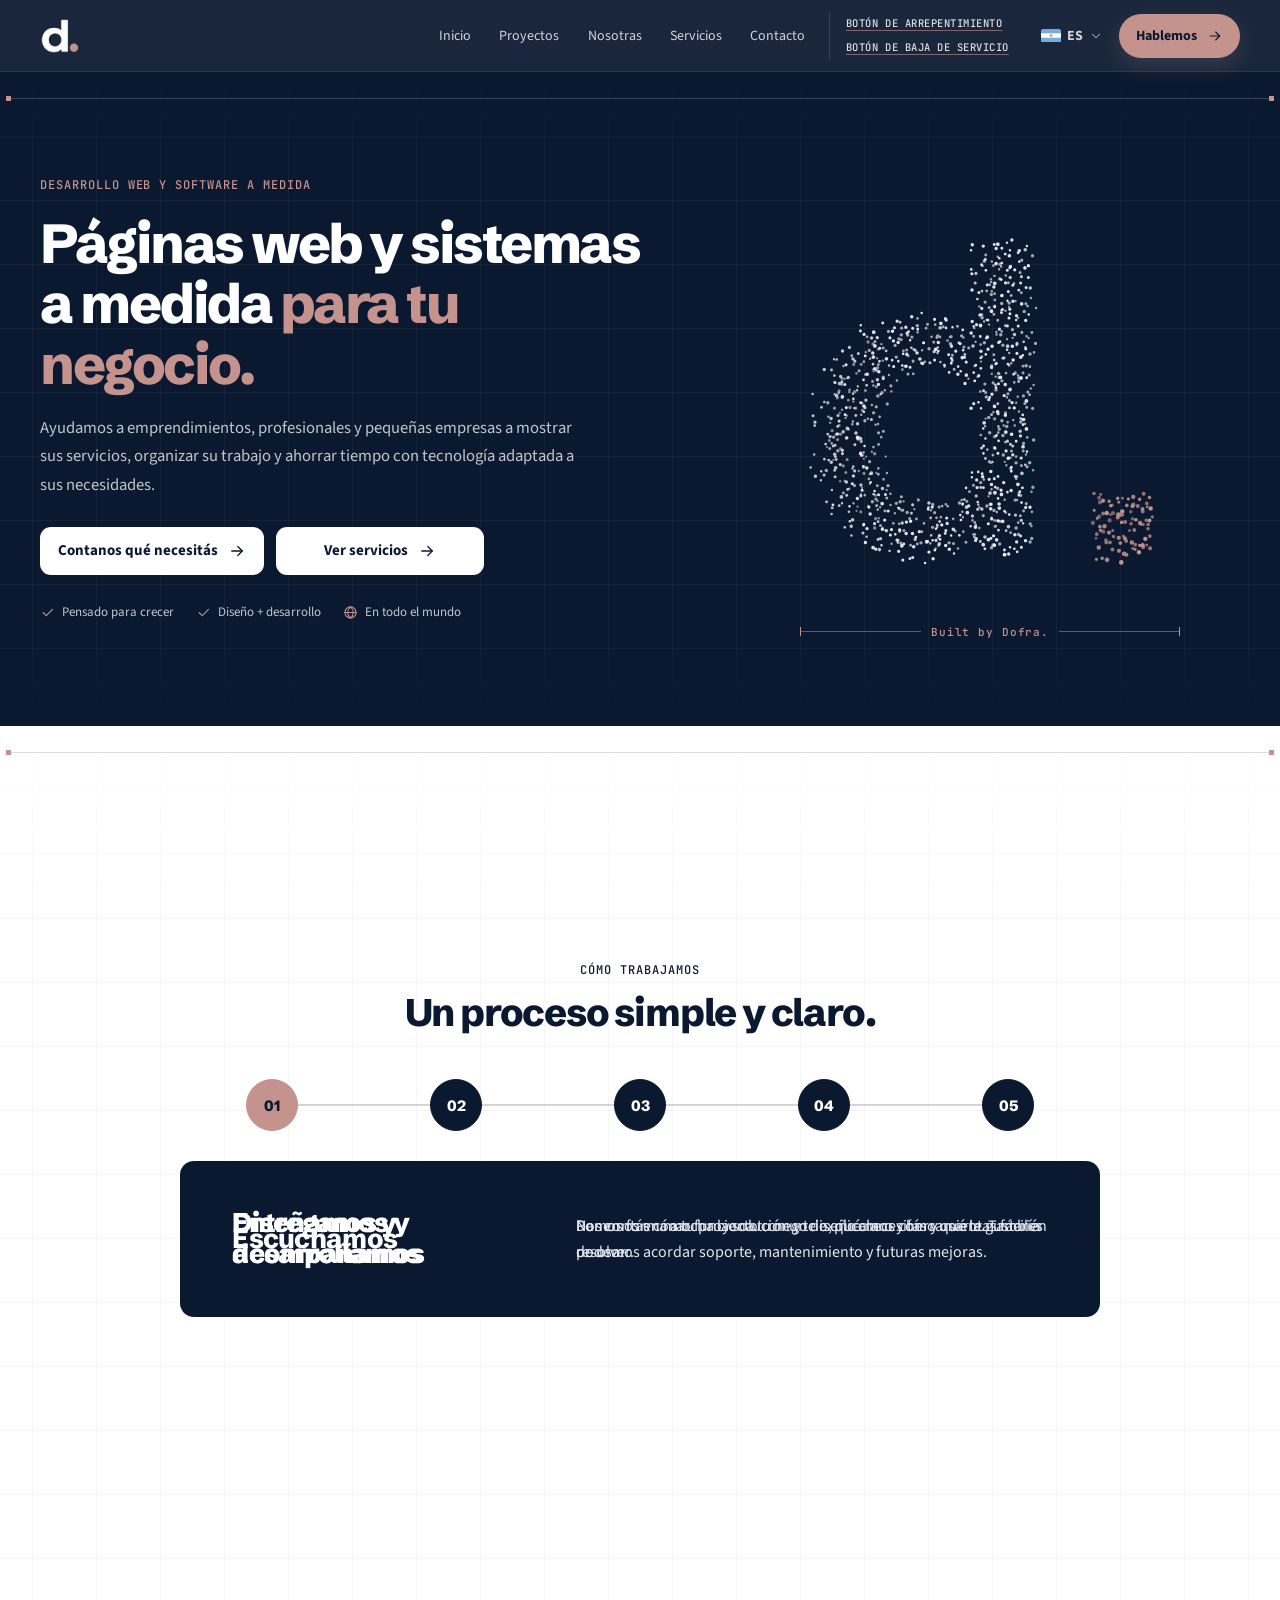
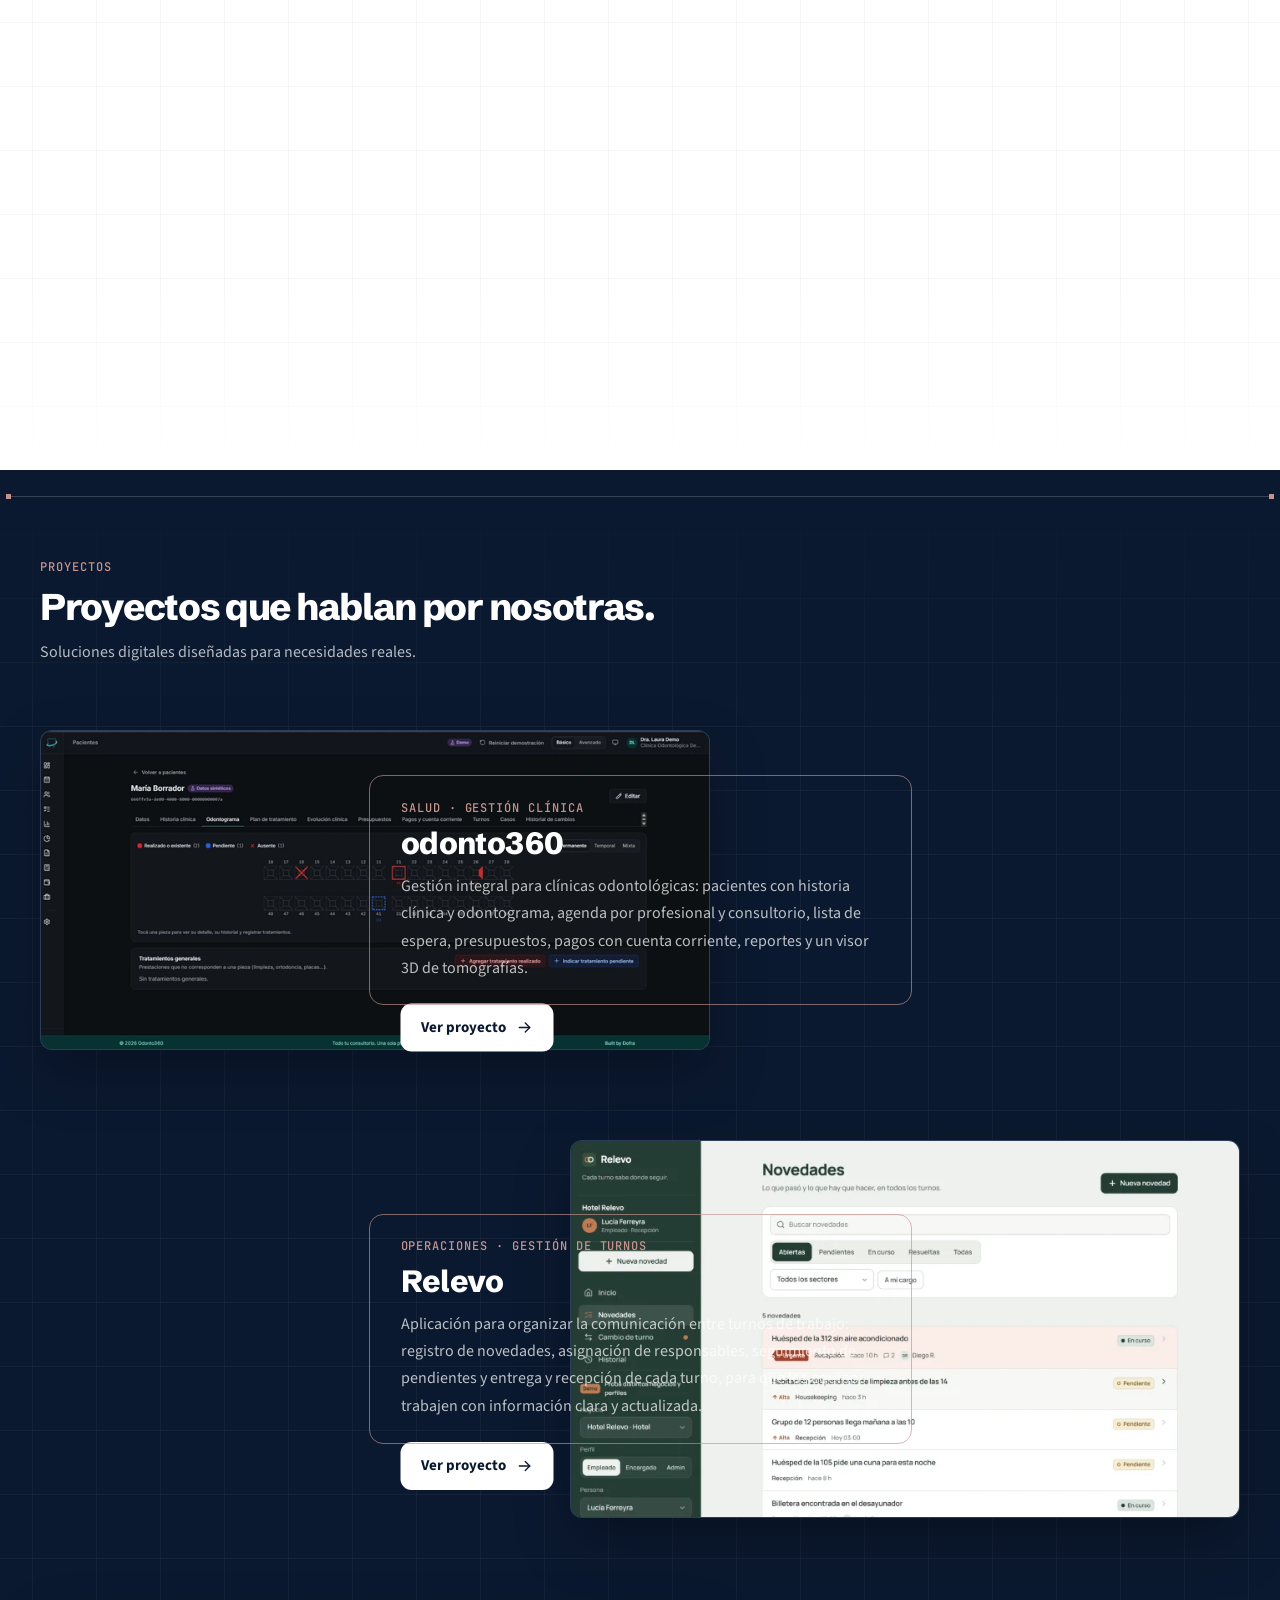
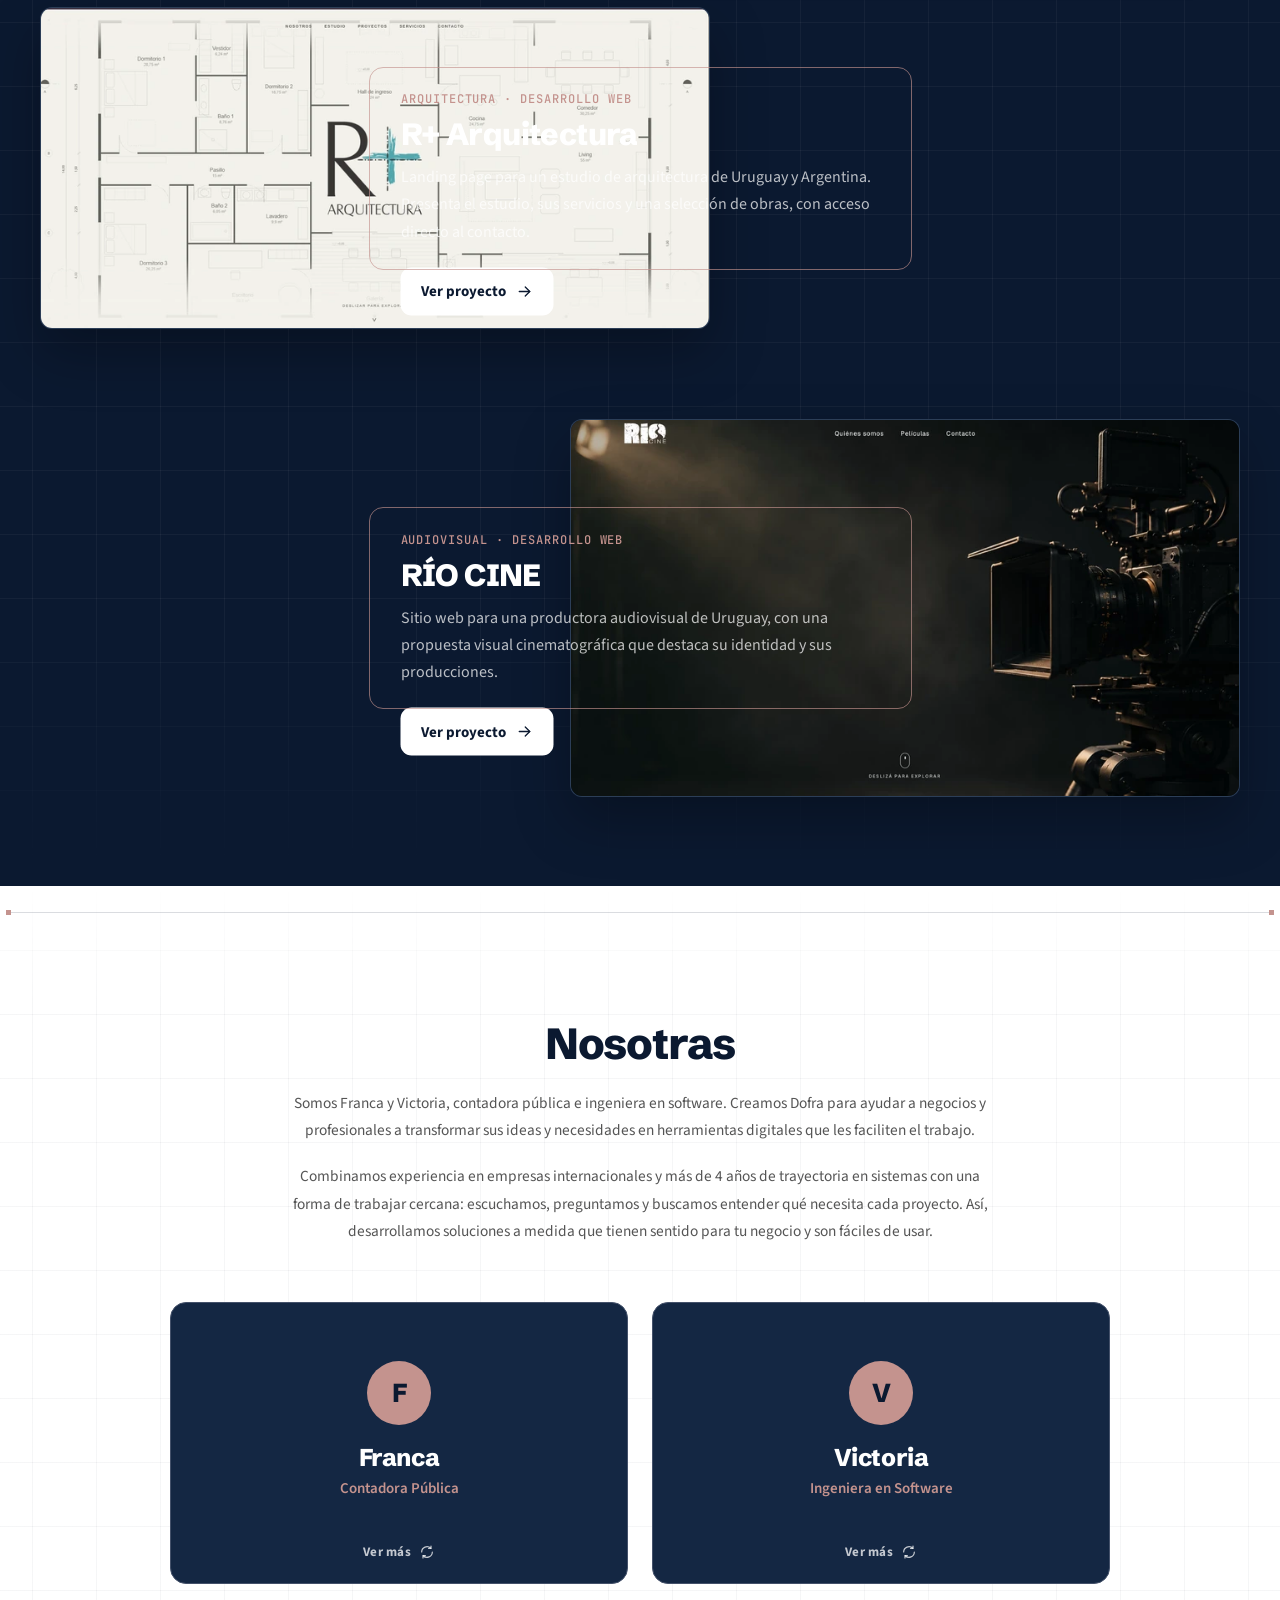
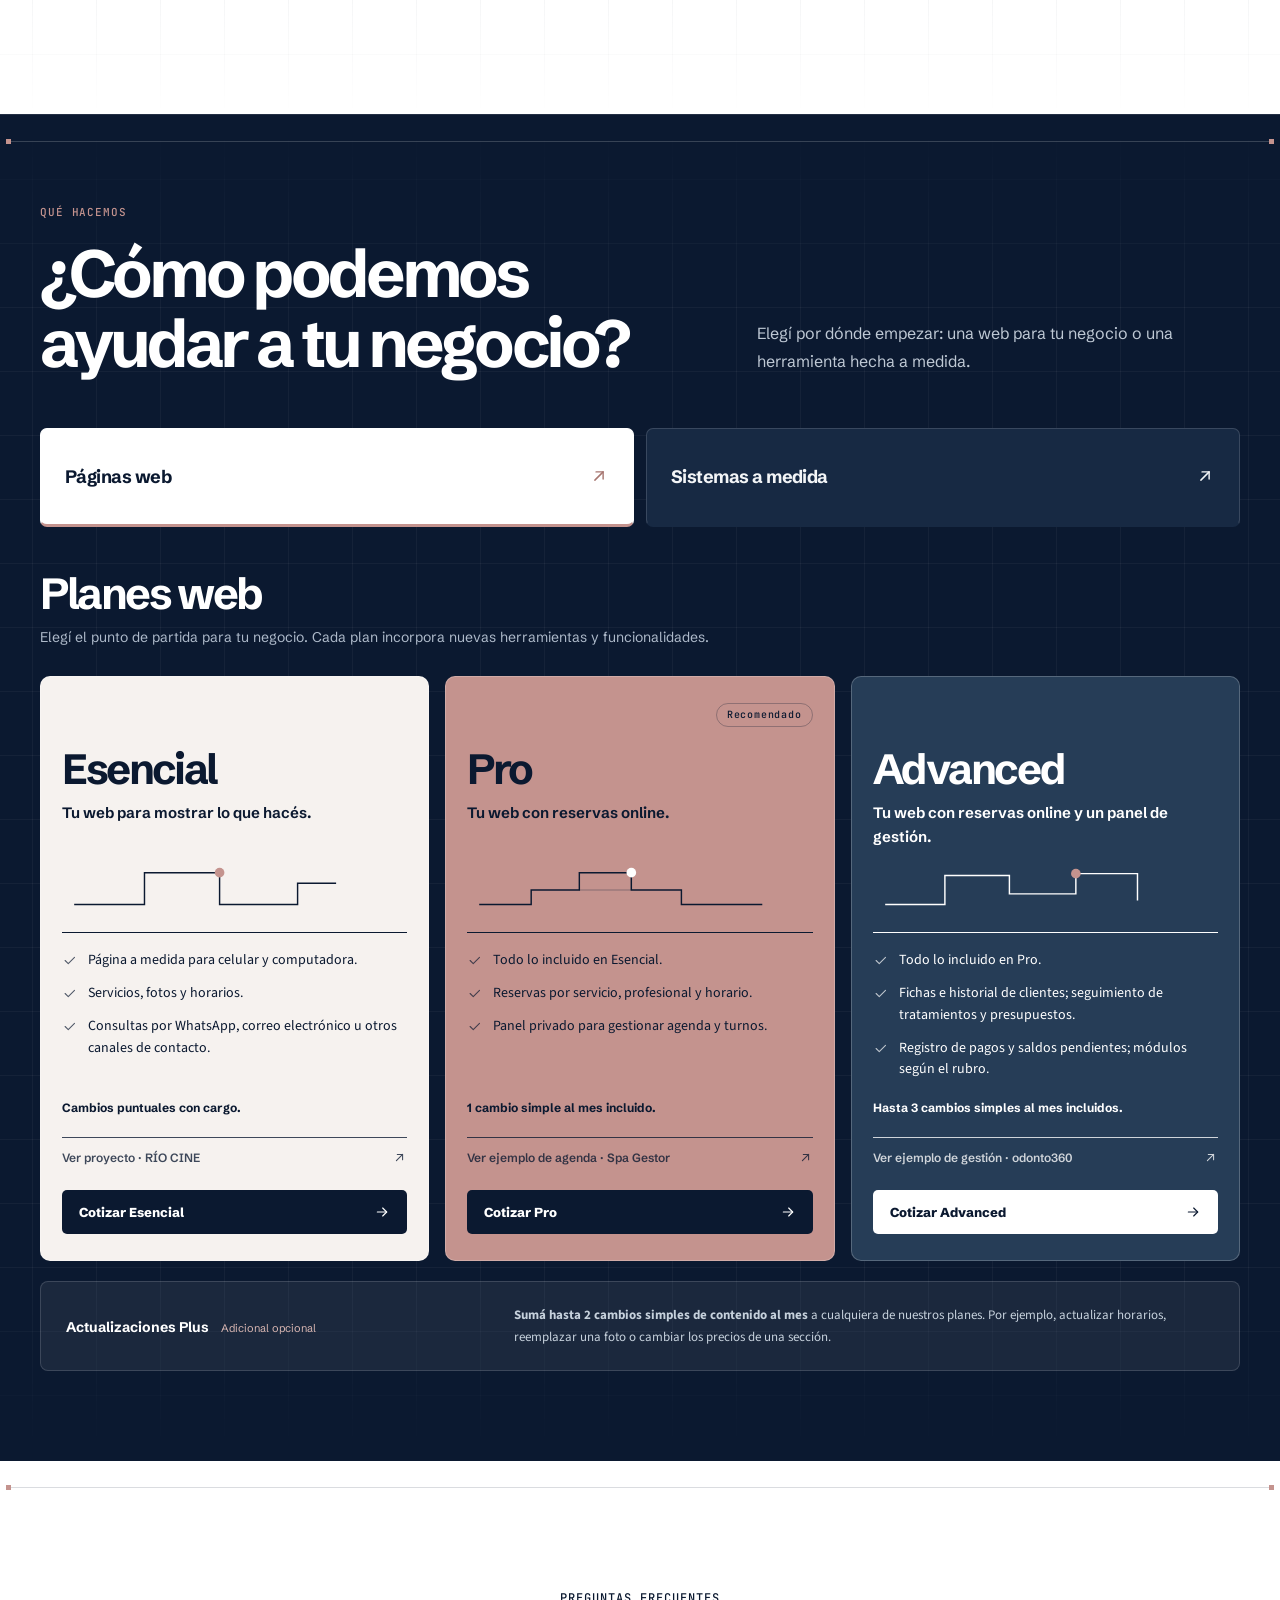
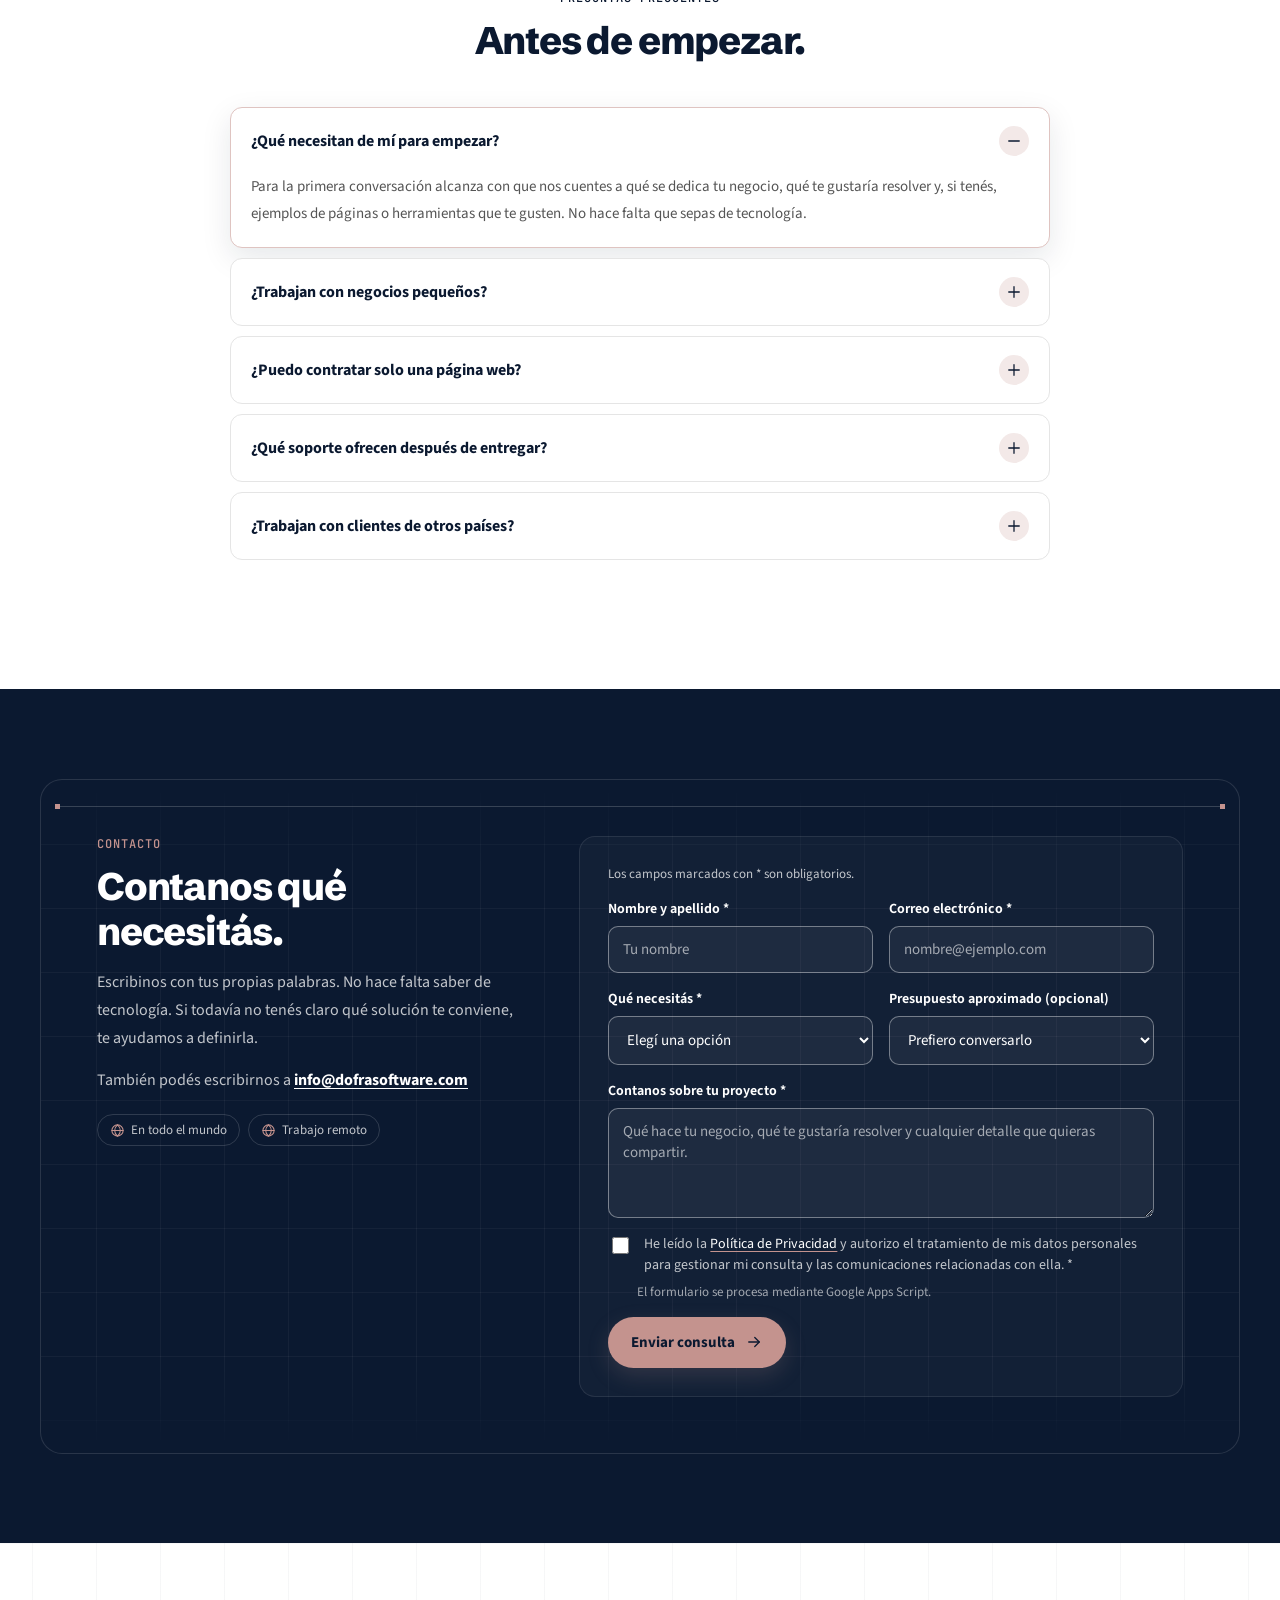
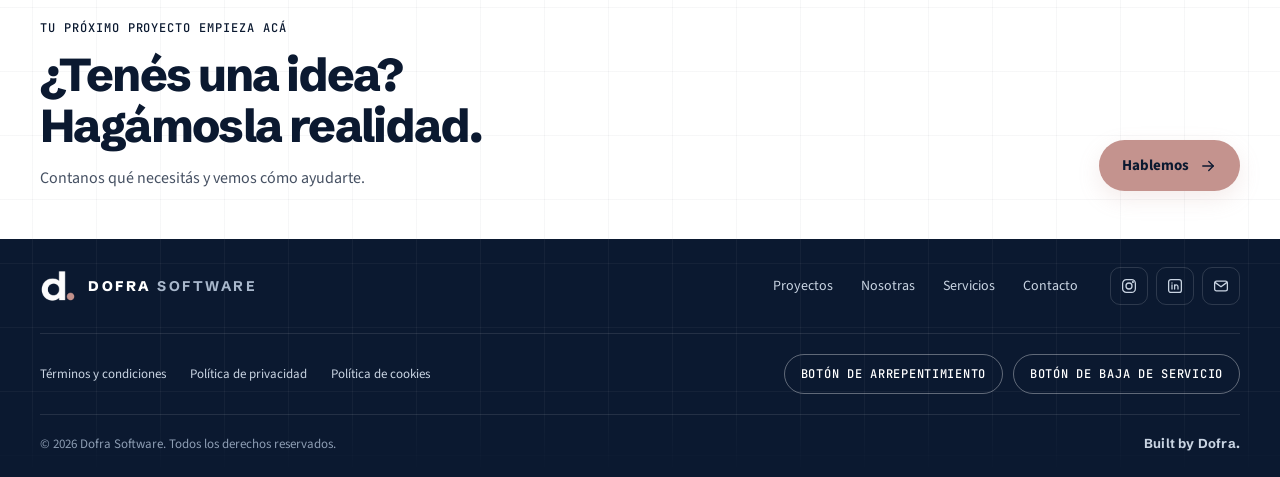
==== commit 7d9826c1: "Publicar sitio desde dofra@447b74c" ====
--- a/index.html
+++ b/index.html
@@ -16,8 +16,8 @@
     <link rel="preload" href="/fonts/manrope-latin.woff2" as="font" type="font/woff2" crossorigin />
     <link rel="preload" href="/fonts/schibsted-grotesk-latin.woff2" as="font" type="font/woff2" crossorigin />
     <link rel="preload" href="/fonts/source-sans-3-latin.woff2" as="font" type="font/woff2" crossorigin />
-    <script type="module" crossorigin src="/assets/index-CUxgMaN7.js"></script>
-    <link rel="stylesheet" crossorigin href="/assets/index-D2PxSmQE.css">
+    <script type="module" crossorigin src="/assets/index-D6IpIxs1.js"></script>
+    <link rel="stylesheet" crossorigin href="/assets/index-D64M-25Z.css">
   </head>
   <body>
     <div id="root"></div>
--- a/assets/index-D64M-25Z.css
+++ b/assets/index-D64M-25Z.css
@@ -0,0 +1 @@
+.services{--svc-ease: cubic-bezier(.2, .8, .2, 1);--svc-muted: #BEC8D4;background:var(--brand-bg);color:#fff;border-top:1px solid #FFFFFF1A;font-family:var(--font-display)}.services :focus-visible{outline:3px solid #F0C7BE;outline-offset:4px}.svc-intro{display:grid;grid-template-columns:1fr .72fr;align-items:end;gap:45px;margin-bottom:42px}.svc-kicker{margin:0 0 20px;font-size:11px;font-weight:800;letter-spacing:.21em;text-transform:uppercase;color:var(--brand-dot)}.svc-intro h2{max-width:760px;font-size:clamp(40px,5.2vw,72px);font-weight:700;line-height:1.05;letter-spacing:-.065em}.svc-intro>p{max-width:500px;margin-bottom:4px;font-size:16px;line-height:1.75;color:var(--svc-muted)}.svc-switcher{display:flex;gap:12px;padding:7px 0 9px}.svc-switch{width:50%;min-height:99px;padding:26px 24px;display:flex;align-items:center;justify-content:space-between;gap:12px;text-align:left;font-family:inherit;color:#f3f5f7;background:#172943;border:1px solid #FFFFFF26;border-bottom:3px solid transparent;border-radius:7px;cursor:pointer;transition:background-color .35s ease,color .35s ease,border-color .35s ease,transform .35s ease}.svc-switch strong{font-size:18px;letter-spacing:-.03em}.svc-switch[aria-selected=true]{background:#fff;color:var(--brand-bg);border-color:#fff;border-bottom-color:var(--brand-dot)}.svc-switch-arrow{display:inline-flex;flex:none;rotate:-45deg;transition:transform .3s var(--svc-ease),color .35s ease}.svc-switch[aria-selected=true] .svc-switch-arrow{color:#a77670}@media(hover:hover){.svc-switch:hover:not([aria-selected=true]){background:#223954;border-color:#fff6;transform:translateY(-2px)}.svc-switch:hover .svc-switch-arrow{transform:translate(4px)}}.svc-panel{padding-top:58px}.svc-panel:focus{outline:none}.svc-panel[hidden]{display:none}.svc-panel:not([hidden]){animation:svc-panel-in .5s var(--svc-ease)}.svc-panel-head{margin-bottom:32px}.svc-panel-head h3{margin-bottom:10px;font-size:clamp(32px,3.4vw,46px);font-weight:700;letter-spacing:-.055em}.svc-panel-head p{max-width:680px;font-size:14px;line-height:1.65;color:#aebaca}.svc-plan-controls{display:none}.svc-cards{display:grid;grid-template-columns:repeat(3,minmax(0,1fr));grid-template-rows:repeat(8,auto);gap:0 16px;list-style:none;margin:0;padding:0}.svc-card{--focus: var(--brand-bg);position:relative;isolation:isolate;overflow:hidden;min-width:0;grid-row:span 8;display:grid;grid-template-rows:subgrid;padding:30px;border-radius:10px;border:1px solid #FFFFFF38;background:#f6f2ef;color:var(--brand-bg);transition:transform .42s var(--svc-ease),box-shadow .42s var(--svc-ease),border-color .42s ease}.svc-card:before{content:"";position:absolute;top:-1px;right:-1px;bottom:-1px;left:-1px;z-index:0;pointer-events:none;background:linear-gradient(120deg,transparent 34%,#FFFFFF52 50%,transparent 66%);transform:translate(-130%);transition:transform .85s cubic-bezier(.2,.7,.2,1)}.svc-card>*{position:relative;z-index:1}.svc-card.is-pro{background:var(--brand-dot)}.svc-card.is-advanced{--focus: #FFFFFF;background:#263d57;color:#fff}.svc-card :focus-visible{outline-color:var(--focus);outline-offset:3px}@media(hover:hover){.svc-card:hover{transform:translateY(-9px);box-shadow:0 25px 65px #0003}.svc-card:hover:before{transform:translate(140%)}.svc-card:hover .svc-graphic svg{transform:translate(7px)}}.svc-card-top{display:flex;justify-content:flex-end;min-height:30px}.svc-pill{padding:7px 10px;border:1px solid #0B193049;border-radius:50px;font-size:10px;font-weight:800;letter-spacing:.03em}.svc-card h4{margin:20px 0 12px;font-size:clamp(31px,3.3vw,47px);font-weight:700;line-height:1.05;letter-spacing:-.06em}.svc-tagline{margin:0;font-size:15px;font-weight:650;line-height:1.55}.svc-graphic{height:55px;display:flex;align-items:center;margin:20px 0 16px;overflow:hidden}.svc-graphic svg{width:100%;max-width:320px;height:54px;overflow:visible;transition:transform .45s var(--svc-ease)}.svc-features{display:grid;align-content:start;gap:12px;margin:0;padding:21px 0 0;list-style:none;border-top:1px solid currentColor}.svc-features li{display:grid;grid-template-columns:16px 1fr;gap:10px;font-family:var(--font-body);font-size:14px;line-height:1.55}.svc-features svg{margin-top:3px;opacity:.7}.svc-changes{margin:20px 0 0;align-self:start;font-size:12px;font-weight:700;line-height:1.5}.svc-card-foot{padding-top:25px}.svc-example{display:flex;align-items:center;justify-content:space-between;gap:12px;padding:13px 0;border-top:1px solid currentColor;font-size:12px;font-weight:600;opacity:.78;transition:opacity .25s ease}.svc-example:hover{opacity:1}.svc-example-arrow{display:inline-flex;flex:none;rotate:-45deg;transition:transform .25s var(--svc-ease)}.svc-example:hover .svc-example-arrow{transform:translate(3px)}.svc-quote{display:flex;align-items:center;justify-content:space-between;gap:10px;margin-top:15px;padding:15px 17px;border-radius:5px;background:var(--brand-bg);color:#fff;font-size:13px;font-weight:800;transition:background-color .25s ease}.svc-quote:hover{background:#16294a}.svc-quote-arrow{display:inline-flex;flex:none;transition:transform .25s var(--svc-ease)}.svc-quote:hover .svc-quote-arrow{transform:translate(5px)}.svc-card.is-advanced .svc-quote{background:#fff;color:var(--brand-bg)}.svc-card.is-advanced .svc-quote:hover{background:#eef2f7}.svc-plus{display:flex;align-items:center;justify-content:space-between;gap:30px;margin-top:20px;padding:22px 25px;background:#fff1;border:1px solid #FFFFFF25;border-radius:8px}.svc-plus-head{flex:none}.svc-plus-head strong{font-size:14px}.svc-plus-head small{margin-left:12px;font-size:11px;color:#d8b6b2}.svc-plus>p:last-child{max-width:700px;font-family:var(--font-body);font-size:13px;line-height:1.7;color:#c6d1dc}.svc-system{position:relative;overflow:hidden;display:grid;grid-template-columns:1fr 280px;gap:32px;align-items:center;min-height:410px;padding:clamp(30px,5vw,70px);border-radius:12px;background:#f1e7e3;color:var(--brand-bg)}.svc-system :focus-visible{outline-color:var(--brand-bg)}.svc-system-kicker{font-size:11px;font-weight:800;letter-spacing:.21em;text-transform:uppercase;color:#98645f}.svc-system h3{max-width:720px;margin:18px 0 17px;font-size:clamp(35px,5vw,61px);font-weight:700;line-height:1.12;letter-spacing:-.06em}.svc-system h3 span{display:block}.svc-system p:not(.svc-system-kicker){max-width:670px;font-family:var(--font-body);font-size:15px;line-height:1.8;color:#47566a}.svc-system .svc-quote{width:fit-content;min-width:240px;margin-top:28px}.svc-design{position:relative;width:260px;height:260px;margin:auto}.svc-design i{position:absolute;top:0;right:0;bottom:0;left:0;border:1px solid #0B19305E;border-radius:7px;animation:svc-float 7s ease-in-out infinite}.svc-design i:nth-child(2){top:28px;right:28px;bottom:28px;left:28px;transform:rotate(-11deg);animation-delay:-1s}.svc-design i:nth-child(3){top:55px;right:55px;bottom:55px;left:55px;transform:rotate(12deg);animation-delay:-2s;background:#0b19300b}.svc-design i:nth-child(4){top:83px;right:83px;bottom:83px;left:83px;border:0;background:var(--brand-dot);animation-delay:-3s}.svc-design:before,.svc-design:after{content:"";position:absolute;z-index:1;width:14px;height:14px;background:var(--brand-bg)}.svc-design:before{left:-7px;top:-7px}.svc-design:after{right:-7px;bottom:-7px}@media(prefers-reduced-motion:no-preference){.svc-cards[data-reveal].is-visible{animation:none}.svc-cards:not(.is-visible) .svc-draw{stroke-dasharray:360;stroke-dashoffset:360}.svc-cards.is-visible .svc-draw{stroke-dasharray:360;animation:svc-draw 2.4s ease calc(var(--i) * .12s + .2s) both}.svc-cards.is-visible .svc-dot{animation:svc-glow 3s ease-in-out infinite}.svc-cards.is-visible>.svc-card{animation:svc-card-in .7s var(--svc-ease) calc(var(--i) * 90ms) both}}@keyframes svc-draw{0%{stroke-dashoffset:360}to{stroke-dashoffset:0}}@keyframes svc-glow{50%{opacity:.35}}@keyframes svc-float{50%{translate:0 -11px;rotate:2deg}}@keyframes svc-card-in{0%{opacity:0;translate:0 24px}}@keyframes svc-panel-in{0%{opacity:0;translate:0 8px}}@media not (max-width:1070px){.svc-card-foot{grid-row:span 2;display:grid;grid-template-rows:subgrid}}@media(not (max-width:1070px))and (max-height:950px){#paginas-web{--plan-space: clamp(0px, calc((100svh - var(--header-h) - 650px) * .075), 12px);padding-top:calc(18px + var(--plan-space))}#paginas-web .svc-panel-head{margin-bottom:calc(15px + var(--plan-space))}#paginas-web .svc-panel-head h3{margin-bottom:6px}.svc-card{padding:calc(14px + var(--plan-space)) clamp(16px,1.65vw,28px)}.svc-card-top{min-height:24px}.svc-pill{padding-block:4px}.svc-card h4{margin-block:calc(8px + var(--plan-space)) calc(6px + var(--plan-space) * .35)}.svc-graphic{height:calc(40px + var(--plan-space));margin-block:calc(8px + var(--plan-space) * .65)}.svc-graphic svg{height:100%}.svc-features{gap:calc(7px + var(--plan-space) * .35);padding-top:calc(10px + var(--plan-space) * .65)}.svc-changes{margin-top:calc(10px + var(--plan-space) * .65)}.svc-card-foot{padding-top:calc(10px + var(--plan-space) * .85)}.svc-example{padding-block:calc(7px + var(--plan-space) * .4)}.svc-card .svc-quote{margin-top:calc(8px + var(--plan-space) * .45);padding-block:calc(9px + var(--plan-space) * .4);min-height:44px}}@media(max-width:1070px){.svc-intro{grid-template-columns:1fr}.svc-intro>p{max-width:690px}.svc-cards{grid-template-columns:1fr 1fr;grid-template-rows:none;gap:16px}.svc-card{grid-row:auto;display:flex;flex-direction:column}.svc-card.is-advanced{grid-column:span 2}.svc-changes{align-self:auto}.svc-card-foot{margin-top:auto}.svc-system{grid-template-columns:1fr 210px}.svc-design{transform:scale(.8)}}@media(max-width:680px){.svc-intro{gap:22px;margin-bottom:30px}.svc-intro>p{font-size:15px}.svc-switcher{gap:8px}.svc-switch{min-height:84px;padding:17px 12px}.svc-switch strong{font-size:14px}.svc-panel{padding-top:40px}.svc-plan-controls{display:grid;grid-template-columns:repeat(3,minmax(0,1fr));gap:4px;margin-bottom:12px;padding:4px;border:1px solid #FFFFFF26;border-radius:8px}.svc-plan-controls button{min-height:44px;min-width:0;padding:4px;border:0;border-radius:5px;background:transparent;color:#fff;font-size:14px;font-weight:700;overflow-wrap:anywhere}.svc-plan-controls button[aria-current=true]{background:#fff;color:var(--brand-bg)}.svc-plan-controls button:focus-visible{outline-offset:-3px}.svc-cards{position:relative;grid-template-columns:none;grid-auto-flow:column;grid-auto-columns:100%;gap:12px;overflow-x:auto;overscroll-behavior-x:contain;scroll-snap-type:x mandatory;scrollbar-width:none}.svc-card,.svc-card.is-advanced{grid-column:auto;padding:26px;scroll-snap-align:start}.svc-card-foot{margin-top:auto}.svc-card .svc-example,.svc-card .svc-quote{overflow-wrap:anywhere}.svc-card h4{font-size:38px;margin-top:14px}.svc-plus{display:block}.svc-plus>p:last-child{margin-top:12px}.svc-system{grid-template-columns:1fr;min-height:0;padding:30px 22px}.svc-system h3{font-size:34px}.svc-system .svc-quote{width:100%;min-width:0}.svc-design{order:-1;width:130px;height:130px;margin:0 0 4px;opacity:.55}.svc-design i:nth-child(2){top:14px;right:14px;bottom:14px;left:14px}.svc-design i:nth-child(3){top:28px;right:28px;bottom:28px;left:28px}.svc-design i:nth-child(4){top:42px;right:42px;bottom:42px;left:42px}}@media(max-width:680px)and (prefers-reduced-motion:no-preference){.svc-cards{scroll-behavior:smooth}}:where(main>section,.footer,.contact-panel){position:relative;isolation:isolate}:where(.contact-panel){overflow:hidden}.tg{--tg-cell: 64px;--tg-ease: cubic-bezier(.65, 0, .35, 1);--tg-line: #FFFFFF0B;--tg-guide: #FFFFFF14;--tg-rule: #FFFFFF2E;position:absolute;top:0;right:0;bottom:0;left:0;z-index:-1;pointer-events:none;overflow:hidden}.tg-light{--tg-line: #0B19300A;--tg-guide: #0B193012;--tg-rule: #0B193026}.tg-grid{position:absolute;top:0;right:0;bottom:0;left:0;background-image:linear-gradient(to right,var(--tg-line) 1px,transparent 1px),linear-gradient(to bottom,var(--tg-line) 1px,transparent 1px);background-size:var(--tg-cell) var(--tg-cell);background-position:50% 0;-webkit-mask-image:linear-gradient(to bottom,transparent,#000 14%,#000 86%,transparent);mask-image:linear-gradient(to bottom,transparent,#000 14%,#000 86%,transparent);opacity:0;transition:opacity 1.4s ease}.tg-frame{position:absolute;top:0;right:0;bottom:0;left:0;width:min(var(--wide-container),100% - 2 * var(--gutter));margin-inline:auto}.tg-v{position:absolute;top:0;bottom:0;width:1px;background:var(--tg-guide);transform:scaleY(0);transform-origin:50% 0;transition:transform 1.3s var(--tg-ease)}.tg-v-start{left:0}.tg-v-end{right:0;transition-delay:.12s}.tg-rule{position:absolute;left:0;right:0;top:clamp(14px,2.2vw,26px);height:1px;background:var(--tg-rule);transform:scaleX(0);transform-origin:0 50%;transition:transform 1.1s var(--tg-ease) .15s}.tg-mark{position:absolute;top:calc(clamp(14px,2.2vw,26px) - 2px);width:5px;height:5px;background:var(--brand-dot);opacity:0;transform:scale(0);transition:opacity .3s ease,transform .45s cubic-bezier(.2,.8,.2,1)}.tg-mark-start{left:-2px;transition-delay:.2s}.tg-mark-end{right:-2px;transition-delay:1.15s}.tg.is-drawn .tg-grid{opacity:1}.tg.is-drawn :is(.tg-v,.tg-rule){transform:none}.tg.is-drawn .tg-mark{opacity:1;transform:none}.tg-aim-x,.tg-aim-y,.tg-aim-dot{position:absolute;opacity:0;transition:opacity .4s ease,transform .35s cubic-bezier(.2,.8,.2,1)}.tg-aim-x{left:0;right:0;top:0;height:1px;background:#ffffff12;transform:translateY(var(--tg-y, 0))}.tg-aim-y{top:0;bottom:0;left:0;width:1px;background:#ffffff12;transform:translate(var(--tg-x, 0))}.tg-aim-dot{left:-3px;top:-3px;width:7px;height:7px;border:1px solid var(--brand-dot);transform:translate(var(--tg-x, 0),var(--tg-y, 0)) rotate(45deg)}.tg.is-aiming :is(.tg-aim-x,.tg-aim-y,.tg-aim-dot){opacity:1}.hero-visual{position:relative}.tg-measure{position:absolute;left:12%;right:12%;bottom:2%;display:flex;align-items:center;gap:10px;pointer-events:none;font-size:11px;font-weight:600;letter-spacing:.08em;color:var(--brand-dot);white-space:nowrap}.tg-measure i{flex:1;height:1px;background:#c4938e80;position:relative;transform:scaleX(0);transition:transform 1s var(--tg-ease, ease) .9s}.tg-measure i:first-child{transform-origin:100% 50%}.tg-measure i:last-child{transform-origin:0 50%}.tg-measure i:before{content:"";position:absolute;top:-4px;width:1px;height:9px;background:var(--brand-dot)}.tg-measure i:first-child:before{left:0}.tg-measure i:last-child:before{right:0}.tg-measure span{opacity:0;transition:opacity .6s ease 1.5s}.hero:has(.tg.is-drawn) .tg-measure i{transform:none}.hero:has(.tg.is-drawn) .tg-measure span{opacity:1}@media(hover:hover)and (pointer:fine){main :is(h1,h2)[id$=-titulo]{position:relative}main :is(h1,h2)[id$=-titulo]:before{content:"";position:absolute;top:-10px;right:-14px;bottom:-10px;left:-14px;pointer-events:none;border:1px solid #C4938E99;background:linear-gradient(var(--brand-dot) 0 0) left top / 5px 5px no-repeat,linear-gradient(var(--brand-dot) 0 0) right top / 5px 5px no-repeat,linear-gradient(var(--brand-dot) 0 0) left bottom / 5px 5px no-repeat,linear-gradient(var(--brand-dot) 0 0) right bottom / 5px 5px no-repeat;background-origin:border-box;opacity:0;transform:scale(.985);transition:opacity .3s ease,transform .45s cubic-bezier(.2,.8,.2,1)}main :is(h1,h2)[id$=-titulo]:hover:before{opacity:1;transform:none}.hero h1[data-size]:after{content:attr(data-size);position:absolute;left:calc(100% + 24px);bottom:-10px;white-space:nowrap;pointer-events:none;padding:3px 6px;background:var(--brand-dot);color:var(--brand-bg);font-family:var(--font-mono);font-size:10px;font-weight:700;line-height:1;letter-spacing:.06em;font-variant-numeric:tabular-nums;opacity:0;transform:translateY(-3px);transition:opacity .3s ease .05s,transform .35s ease .05s}.hero h1:hover:after{opacity:1;transform:none}.work-shot{position:relative}.work-shot:after{content:"";position:absolute;top:18px;right:18px;bottom:18px;left:18px;pointer-events:none;z-index:1;--c: var(--brand-dot);background:linear-gradient(var(--c) 0 0) left top / 16px 1px no-repeat,linear-gradient(var(--c) 0 0) left top / 1px 16px no-repeat,linear-gradient(var(--c) 0 0) right top / 16px 1px no-repeat,linear-gradient(var(--c) 0 0) right top / 1px 16px no-repeat,linear-gradient(var(--c) 0 0) left bottom / 16px 1px no-repeat,linear-gradient(var(--c) 0 0) left bottom / 1px 16px no-repeat,linear-gradient(var(--c) 0 0) right bottom / 16px 1px no-repeat,linear-gradient(var(--c) 0 0) right bottom / 1px 16px no-repeat;opacity:0;transition:opacity .3s ease,inset .45s cubic-bezier(.2,.8,.2,1)}.work-item:hover .work-shot:after{opacity:1;top:10px;right:10px;bottom:10px;left:10px}}@media(max-width:600px){.tg{--tg-cell: 48px}.tg-measure{display:none}}:root{--tg-clearance: clamp(24px, 3vw, 48px);--tg-content-width: var(--container)}@media(min-width:2560px){:root{--tg-clearance: 64px}}@media(min-width:768px)and (max-width:1024px){:root{--tg-clearance: 24px}}:where(.hero,.services,.footer){--tg-content-width: var(--wide-container)}.tg-frame{width:min(calc(var(--tg-content-width) + 2 * var(--tg-clearance)),calc(100% - 16px))}.tg-v{display:none}@media(min-width:1360px){.tg-v{display:block}.hero .tg-v,.services .tg-v,.footer .tg-v{display:none}}@media(min-width:1600px){.hero .tg-v,.services .tg-v,.footer .tg-v{display:block}}.contact-panel .tg-v{display:none}.contact-panel .tg-frame{width:calc(100% - 32px)}@media(max-width:767px){.tg-frame{width:calc(100% - 2 * var(--gutter))}.tg-v{display:none!important}}.legal{--legal-text: #2C3648;--legal-field: #6E7787;background:var(--bg)}.legal-hero{background:var(--brand-bg);color:#fff;padding-block:clamp(28px,4vw,48px) clamp(36px,5vw,64px)}.legal-back{display:inline-flex;align-items:center;gap:8px;min-height:44px;font-size:14px;color:#c9d4e2;transition:color .2s}.legal-back:hover{color:var(--brand-dot)}.legal-kicker{margin-top:clamp(16px,2.5vw,28px);font-family:var(--font-mono);font-size:12px;font-weight:500;letter-spacing:.08em;text-transform:uppercase;color:var(--brand-dot)}.legal-hero h1{margin-top:12px;font-family:var(--font-display);font-weight:800;font-size:clamp(30px,4.2vw,50px);line-height:1.1;letter-spacing:-.03em;overflow-wrap:break-word}.legal-updated{margin-top:16px;font-size:15px;color:#c9d4e2}.legal-lead{margin-top:16px;max-width:64ch;font-size:17px;line-height:1.65;color:#dce3ed}.legal-translation{margin-top:18px;max-width:70ch;padding-left:14px;border-left:2px solid var(--brand-dot);font-size:14px;line-height:1.6;color:#c9d4e2}.legal-hero :focus-visible{outline-color:#fff}.legal-layout{display:grid;gap:28px;padding-block:clamp(28px,4vw,56px) clamp(56px,7vw,104px)}.legal-body{max-width:72ch;min-width:0;color:var(--legal-text);font-size:17px;line-height:1.75}.legal-body section{scroll-margin-top:calc(var(--header-h) + 20px)}.legal-body section+section{margin-top:clamp(32px,4vw,44px)}.legal-body h2{font-family:var(--font-display);font-size:clamp(20px,2vw,23px);font-weight:700;line-height:1.3;letter-spacing:-.01em;color:var(--ink)}.legal-num{margin-right:4px;font-variant-numeric:tabular-nums;color:var(--muted)}.legal-body p,.legal-body ul{margin-top:12px}.legal-body ul{padding-left:1.25em;list-style:disc}.legal-body li+li{margin-top:6px}.legal-body li::marker{color:var(--brand-dot)}.legal a:not(.button):not(.legal-back){text-decoration:underline;text-decoration-color:var(--brand-dot);text-decoration-thickness:1px;text-underline-offset:3px;overflow-wrap:anywhere}.legal-body a:hover,.request-form a:hover,.request-receipt a:hover{text-decoration-color:currentColor}.legal-top{margin-top:clamp(40px,5vw,56px);padding-top:20px;border-top:1px solid var(--line);font-size:15px}.legal-top a{display:inline-flex;gap:6px;min-height:44px;align-items:center;color:var(--ink)}.legal-toc details{border:1px solid var(--line);border-radius:var(--radius-sm)}.legal-toc summary{display:flex;align-items:center;justify-content:space-between;min-height:48px;padding:0 16px;cursor:pointer;font-family:var(--font-mono);font-size:12px;letter-spacing:.08em;text-transform:uppercase;color:var(--ink);list-style:none}.legal-toc summary::-webkit-details-marker{display:none}.legal-toc summary:after{content:"";width:8px;height:8px;border:solid var(--ink);border-width:0 1.5px 1.5px 0;transform:rotate(45deg) translateY(-2px);transition:transform .2s}.legal-toc details[open] summary:after{transform:rotate(-135deg) translateY(-2px)}.legal-toc ol{padding:4px 16px 14px;font-size:15px;line-height:1.4}.legal-toc li a{display:flex;gap:6px;padding:7px 0;color:var(--legal-text);text-decoration:none!important}.legal-toc li a span{flex:none;min-width:1.6em;color:var(--muted);font-variant-numeric:tabular-nums}.legal-toc li a:hover{color:var(--ink)}@media(min-width:1000px){.legal-layout{grid-template-columns:240px minmax(0,72ch);gap:clamp(48px,6vw,88px);justify-content:start}.legal-hero-inner,.legal-layout,.legal-form-wrap{width:min(var(--container),100% - 2 * var(--gutter));max-width:none}.legal-toc{position:sticky;top:calc(var(--header-h) + 24px);align-self:start;max-height:calc(100vh - var(--header-h) - 48px);overflow-y:auto;scrollbar-width:thin;scrollbar-color:var(--line) transparent}.legal-toc details{border:0}.legal-toc summary{min-height:0;padding:0 0 12px;cursor:default;pointer-events:none;color:var(--muted)}.legal-toc summary:after{display:none}.legal-toc ol{padding:0;border-left:1px solid var(--line);font-size:14px}.legal-toc li a{padding:6px 0 6px 14px}}.legal-form-wrap{padding-block:clamp(28px,4vw,56px) clamp(56px,7vw,104px)}.request-form{display:grid;gap:18px;max-width:720px;color:var(--ink)}.request-intro{font-size:17px;line-height:1.6;color:var(--legal-text)}.request-required{font-size:14px;color:var(--muted)}.request-grid{display:grid;grid-template-columns:repeat(2,minmax(0,1fr));gap:18px}.request-form label{display:grid;gap:7px;min-width:0;font-size:14px;font-weight:650}.request-form input:not([type=checkbox]),.request-form textarea{width:100%;min-width:0;padding:12px 14px;border:1px solid var(--legal-field);border-radius:var(--radius-sm);background:#fff;color:var(--ink);font-size:16px;font-weight:400}.request-form textarea{resize:vertical;min-height:120px}.request-form input:focus-visible,.request-form textarea:focus-visible{outline:2px solid var(--ink);outline-offset:2px;border-color:var(--ink)}.request-privacy{font-size:14px;line-height:1.6;color:var(--legal-text)}.request-submit{display:flex;flex-wrap:wrap;align-items:center;gap:12px 18px}.request-submit .button-primary{box-shadow:none}.request-feedback{flex:1 1 260px;font-size:15px;line-height:1.55}.request-feedback:empty{display:none}.request-feedback.error{color:#9b1c1c}.request-receipt{max-width:720px;padding:clamp(20px,3vw,32px);border:1px solid var(--line);border-left:3px solid var(--brand-dot);border-radius:var(--radius-sm);color:var(--legal-text);font-size:16px;line-height:1.65}.request-receipt:focus{outline:none}.request-receipt:focus-visible{outline:2px solid var(--ink);outline-offset:4px}.request-receipt h2{font-family:var(--font-display);font-size:clamp(22px,2.4vw,28px);font-weight:800;letter-spacing:-.02em;color:var(--ink)}.request-receipt dl{display:grid;gap:12px;margin:20px 0}.request-receipt dl>div{display:grid;grid-template-columns:minmax(140px,200px) 1fr;gap:4px 16px;padding-bottom:12px;border-bottom:1px solid var(--line)}.request-receipt dt{font-family:var(--font-mono);font-size:12px;letter-spacing:.08em;text-transform:uppercase;color:var(--muted);padding-top:3px}.request-receipt dd{margin:0;color:var(--ink)}.request-id{font-family:var(--font-mono);font-size:18px;font-weight:600;letter-spacing:.02em}.request-receipt p+p{margin-top:8px}.request-again{margin-top:20px;min-height:44px;padding:0 18px;border:1px solid var(--legal-field);border-radius:100px;background:transparent;color:var(--ink);font-size:14px;font-weight:700}.request-again:hover{border-color:var(--ink)}@media(max-width:640px){.request-grid{grid-template-columns:1fr}.request-submit .button{width:100%}.request-receipt dl>div{grid-template-columns:1fr}}.request-form[hidden]{display:none}@font-face{font-family:Schibsted Grotesk;src:url(/fonts/schibsted-grotesk-latin.woff2) format("woff2");font-style:normal;font-weight:400 900;font-display:swap}@font-face{font-family:"Source Sans 3";src:url(/fonts/source-sans-3-latin.woff2) format("woff2");font-style:normal;font-weight:400 700;font-display:swap}@font-face{font-family:JetBrains Mono;src:url(/fonts/jetbrains-mono-latin.woff2) format("woff2");font-style:normal;font-weight:400 600;font-display:swap}@font-face{font-family:Manrope;src:url(/fonts/manrope-latin.woff2) format("woff2");font-style:normal;font-weight:400 800;font-display:swap}:root{--brand-bg: #0B1930;--brand-white: #FFFFFF;--brand-dot: #C4938E;--navy-950: #0B1930;--navy-900: #0B1930;--navy-800: #0B1930;--navy-700: #0B1930;--accent: #C4938E;--accent-hover: #C4938E;--accent-ink: #0B1930;--accent-on-dark: #C4938E;--ink: #0B1930;--muted: #555555;--muted-dark: #FFFFFFBF;--line: #E5E5E5;--line-dark: #FFFFFF33;--bg: #FFFFFF;--bg-soft: #F7F7F7;--header-h: 72px;--gutter: clamp(16px, 4vw, 40px);--container: 1200px;--section-y: clamp(56px, min(7vw, 48px + 5vh), 128px);--wide-container: clamp(var(--container), 72vw, 1440px);--head-gap: clamp(28px, 3.5vw, 44px);--gap: clamp(14px, 1.8vw, 22px);--radius: 16px;--radius-sm: 10px;--shadow: 0 18px 45px #0B19301A;--font-display: "Schibsted Grotesk", system-ui, sans-serif;--font-body: "Source Sans 3", system-ui, sans-serif;--font-mono: "JetBrains Mono", ui-monospace, monospace;font-family:var(--font-body);color:var(--ink);background:var(--bg);font-synthesis:none;text-rendering:optimizeLegibility;-webkit-font-smoothing:antialiased}*{box-sizing:border-box}html{scroll-behavior:smooth;scroll-padding-top:calc(var(--header-h) + 8px)}body{margin:0;background:var(--bg)}h1,h2,h3,p,ul,ol,figure{margin:0}ul,ol{padding:0;list-style:none}img{max-width:100%;display:block}button,a,input,select,textarea{font:inherit}a{color:inherit;text-decoration:none}button{cursor:pointer}::selection{background:var(--brand-dot);color:var(--brand-bg)}:focus-visible{outline:3px solid var(--brand-bg);outline-offset:3px}.header :focus-visible,.footer :focus-visible,.hero :focus-visible,.section-dark :focus-visible{outline-color:#fff}main:focus{outline:none}.container{width:min(var(--container),100% - 2 * var(--gutter));margin-inline:auto}.hero-grid,.services>.container,.nav-inner,.footer>.container{width:min(var(--wide-container),100% - 2 * var(--gutter))}.skip-link{position:absolute;left:16px;top:-60px;z-index:100;background:#fff;color:var(--navy-950);padding:12px 18px;border-radius:8px;font-weight:700;font-size:14px;transition:top .2s}.skip-link:focus{top:12px}.button{display:inline-flex;align-items:center;justify-content:center;gap:10px;border-radius:100px;font-size:14px;font-weight:700;padding:11px 18px;border:1px solid transparent;white-space:nowrap;transition:transform .2s,background-color .2s,border-color .2s,box-shadow .2s}.button:hover{transform:translateY(-1px)}.button-large{padding:14px 22px;font-size:15px}.button-primary{background:var(--accent);color:var(--brand-bg);box-shadow:0 8px 22px #c4938e2e}.button-primary:hover{background:var(--accent-hover)}.button-primary:disabled{opacity:.6;cursor:wait;transform:none}.button-ghost{color:#fff;border-color:#ffffff2e}.button-ghost:hover{border-color:#fff6;background:#ffffff0d}.button svg{flex:none}.header{position:sticky;top:0;z-index:50;height:var(--header-h);background:color-mix(in srgb,var(--brand-bg) 94%,transparent);color:#fff;border-bottom:1px solid #ffffff14;-webkit-backdrop-filter:blur(12px);backdrop-filter:blur(12px)}.nav-inner{height:100%;display:flex;align-items:center;gap:24px}.brand{display:inline-flex;align-items:center;flex:none}.brand-logo{display:block;width:40px;height:40px;object-fit:contain}.nav-links{display:flex;gap:clamp(16px,2.2vw,30px);align-items:center;margin-left:auto}.nav-links a{font-size:14px;color:#fffc;padding:6px 0;transition:color .2s}.nav-links a:hover{color:var(--brand-dot)}.nav-actions{display:flex;align-items:center;gap:8px}.lang-switch,.nav-cta,.menu-toggle{min-height:44px;min-width:44px}.lang-switch,.menu-toggle{align-items:center;justify-content:center;border:0;border-radius:8px;background:transparent;color:#fffc}.lang-switch{display:inline-flex;gap:6px;padding:0 8px;font-size:14px;font-weight:700;line-height:1}.lang-picker{position:relative;z-index:2}.lang-switch[aria-expanded=true]{background:#ffffff14;color:#fff}.lang-switch[aria-expanded=true]>svg{transform:rotate(180deg)}.lang-flag{flex:none;width:20px;height:14px;object-fit:contain;border-radius:2px}.lang-options{position:absolute;inset:calc(100% + 8px) 0 auto auto;min-width:172px;margin:0;padding:5px;border:1px solid #FFFFFF24;border-radius:10px;background:var(--brand-bg);box-shadow:0 12px 30px #0005;list-style:none}.lang-options button{display:grid;grid-template-columns:20px 1fr 16px;align-items:center;gap:10px;width:100%;min-height:44px;padding:6px 9px;border:0;border-radius:6px;background:transparent;color:#fff;text-align:left;font-size:14px;font-weight:600}.lang-options button:hover,.lang-options button[aria-current=true]{background:#ffffff14}.lang-options button:focus-visible{outline-offset:-2px}.lang-options button>svg{color:var(--brand-dot)}.nav-cta{padding:0 16px}.lang-switch:hover,.menu-toggle:hover{background:#ffffff14;color:#fff}.menu-toggle{display:none;padding:0}.nav-backdrop{display:none}@keyframes mobile-menu-enter{0%{clip-path:inset(0 0 0 100%)}to{clip-path:inset(0)}}.section{padding-block:var(--section-y)}@media(min-width:901px)and (min-height:720px){.section-compact{display:grid;align-content:center;min-block-size:calc(100svh - var(--header-h))}}.section-soft{background:var(--bg)}.section-dark{background:var(--navy-900);color:#fff}.section-head{max-width:680px;margin:0 auto var(--head-gap);text-align:center}.kicker,.eyebrow{font-size:12px;font-weight:800;letter-spacing:2.4px;text-transform:uppercase;color:var(--accent-ink)}.section-head h2,.contact-intro h2{font-family:var(--font-display);font-weight:800;font-size:clamp(28px,3vw,40px);line-height:1.18;letter-spacing:-1.2px;margin-top:12px}.section-head>p:not(.kicker){margin-top:12px;font-size:16px;line-height:1.7;color:var(--muted)}.grid{display:grid;gap:var(--gap)}.grid-4{grid-template-columns:repeat(4,minmax(0,1fr))}.grid-2{grid-template-columns:repeat(2,minmax(0,1fr))}.card{background:#fff;border:1px solid var(--line);border-radius:var(--radius);min-width:0;transition:border-color .2s,box-shadow .2s,transform .2s}.card:hover{border-color:color-mix(in srgb,var(--brand-dot) 55%,#FFFFFF);box-shadow:var(--shadow)}.card h3{font-family:var(--font-display);color:var(--ink);letter-spacing:-.5px}.tag-list{display:flex;flex-wrap:wrap;gap:6px}.tag-list li{font-size:13px;color:var(--ink);background:#f2f2f2;border-radius:6px;padding:5px 9px}.hero{position:relative;overflow:hidden;background:var(--brand-bg);color:#fff}.hero-grid{display:grid;grid-template-columns:minmax(0,55fr) minmax(0,45fr);align-items:center;gap:clamp(24px,4vw,56px);padding-block:clamp(48px,min(6vw,40px + 5vh),136px)}.eyebrow{color:var(--accent-on-dark);margin-bottom:20px}.hero h1{font-family:var(--font-display);font-weight:800;font-size:clamp(34px,4.3vw,66px);line-height:1.1;letter-spacing:-.045em}.hero h1 span{color:var(--brand-dot)}.hero-lead{margin-top:20px;font-size:clamp(16px,1.3vw,18px);line-height:1.7;color:var(--muted-dark);max-width:540px}.hero-actions{display:flex;flex-wrap:wrap;gap:12px;margin-top:28px}.hero-actions .button,.hero-actions .button-primary,.hero-actions .button-ghost{flex:0 1 auto;min-inline-size:min(100%,208px);min-height:48px;padding:12px 18px;gap:10px;white-space:normal;text-align:center;font-size:15px;font-weight:700;line-height:1.2;background:#fff;color:#0b1930;border:0;border-radius:11px;box-shadow:none;transition:background-color .2s ease,transform .2s ease}.hero-actions .button svg{color:#0b1930}.hero-actions .button:hover{background:#eef2f7;transform:none}.hero-actions .button:active{background:#e2e8f0;transform:scale(.99)}.hero-actions .button:focus-visible{outline:3px solid var(--brand-dot);outline-offset:3px}.hero-trust{display:flex;flex-wrap:wrap;gap:10px 22px;margin-top:28px}.hero-trust li{display:flex;align-items:center;gap:7px;font-size:13px;color:#ffffffbf}.hero-trust svg{color:var(--brand-dot)}.hero-visual{width:100%;max-width:clamp(500px,32vw,600px);justify-self:end;aspect-ratio:1}.particles{position:relative;width:100%;height:100%;touch-action:pan-y;cursor:crosshair}.particles canvas{position:absolute;top:0;right:0;bottom:0;left:0;display:block;width:100%;height:100%}.work{background:var(--brand-bg);color:#fff}.work-head{max-width:100%;margin-bottom:clamp(36px,5vw,64px)}.work-kicker{font-size:12px;font-weight:700;letter-spacing:2.2px;text-transform:uppercase;color:var(--brand-dot)}.work-head h2{margin-top:12px;font-family:var(--font-display);font-weight:800;font-size:clamp(30px,3.4vw,44px);line-height:1.1;letter-spacing:-.035em;color:#fff}.work-head>p:last-child{margin-top:12px;font-size:16px;line-height:1.6;color:#ffffffb3}.work-list{display:grid;gap:clamp(56px,7vw,104px)}.work-item{display:grid;grid-template-columns:minmax(0,7fr) minmax(0,5fr);gap:clamp(24px,4vw,56px);align-items:center}.work-item.is-reverse{grid-template-columns:minmax(0,5fr) minmax(0,7fr)}.work-item.is-reverse .work-shot{order:2}.work-shot{margin:0;border-radius:12px;overflow:hidden;border:1px solid #FFFFFF1F;background:#0f2340;box-shadow:0 24px 56px #00000047}.work-shot img{width:100%;height:auto;object-fit:contain;object-position:center}.work-category{font-size:12px;font-weight:700;letter-spacing:1.6px;text-transform:uppercase;color:var(--brand-dot)}.work-copy h3{margin-top:10px;font-family:var(--font-display);font-weight:800;font-size:clamp(24px,2.4vw,32px);letter-spacing:-.6px;line-height:1.15;color:#fff}.work-desc{margin-top:12px;font-size:16px;line-height:1.7;color:#ffffffb8}.work-link{display:inline-flex;align-items:center;gap:10px;margin-top:22px;min-height:48px;padding:12px 20px;border-radius:11px;background:#fff;color:#0b1930;font-size:15px;font-weight:700;transition:background-color .2s ease}.work-link:hover{background:#eef2f7}.work-link:focus-visible{outline:3px solid var(--brand-dot);outline-offset:3px}@media(min-width:1100px)and (hover:hover)and (pointer:fine)and (prefers-reduced-motion:no-preference){.work-item[data-project-opening].is-visible{animation:none}.work-item:is([data-project-opening=compact],[data-project-opening=opening]){--opening-duration: .6s;--compact-frame: var(--opening-frame-block, 0px) var(--opening-frame-inline, 0px);--compact-copy: translate3d(var(--opening-copy-x, 0px), var(--opening-copy-y, 0px), 0);position:relative;isolation:isolate}.work-item:is([data-project-opening=compact],[data-project-opening=opening]):after{content:"";position:absolute;inset:var(--compact-frame);z-index:2;border:1px solid #C4938EA6;border-radius:14px;pointer-events:none}.work-item:is([data-project-opening=compact],[data-project-opening=opening]) .work-copy{position:relative;z-index:1;transform:var(--compact-copy)}.work-item:is([data-project-opening=compact],[data-project-opening=opening]) .work-shot,.work-item:is([data-project-opening=compact],[data-project-opening=opening]) .work-link{opacity:0;pointer-events:none}.work-item[data-project-opening=opening]:after{animation:project-opening-frame var(--opening-duration) both,project-opening-outline-fade .5s .1s both}.work-item[data-project-opening=opening] .work-copy{animation:project-opening-copy var(--opening-duration) both}.work-item[data-project-opening=opening] .work-shot{animation:project-opening-image var(--opening-duration) both}.work-item[data-project-opening=opening] .work-link{animation:project-opening-link var(--opening-duration) both}}@keyframes project-opening-frame{0%{inset:var(--compact-frame);animation-timing-function:cubic-bezier(.25,.1,.25,1)}52%,to{top:-10px;right:-10px;bottom:-10px;left:-10px}}@keyframes project-opening-outline-fade{0%{opacity:1;animation-timing-function:cubic-bezier(.22,1,.36,1)}60%{opacity:.44;animation-timing-function:ease-in}to{opacity:0}}@keyframes project-opening-copy{0%{transform:var(--compact-copy);animation-timing-function:cubic-bezier(.25,.1,.25,1)}52%,to{transform:translateZ(0)}}@keyframes project-opening-image{0%,52%{opacity:0;clip-path:inset(10% 12% round 12px)}94%,to{opacity:1;clip-path:inset(-96px)}}@keyframes project-opening-link{0%,76%{opacity:0}to{opacity:1}}.process-grid{grid-template-columns:repeat(5,minmax(0,1fr))}.process-card{padding:22px}.process-number{display:inline-grid;place-items:center;width:40px;height:40px;border-radius:50%;background:var(--navy-950);color:#fff;font-family:var(--font-display);font-weight:800;font-size:14px}.process-card h3{font-size:18px;margin:16px 0 6px}.process-card p{font-size:15px;line-height:1.6;color:var(--muted)}.section-dark .kicker{color:var(--accent-on-dark)}.sr-only{position:absolute;width:1px;height:1px;padding:0;margin:-1px;overflow:hidden;clip:rect(0 0 0 0);white-space:nowrap;border:0}.team{--team-card: #142743;--team-line: #44516A;--team-terracotta-dark: #8E524C;--team-ease: cubic-bezier(.22, 1, .36, 1);display:grid;gap:clamp(36px,4.5vw,56px)}.team-intro{max-width:720px;margin-inline:auto;text-align:center}.team-intro h2{font-family:var(--font-display);font-weight:800;font-size:clamp(30px,3.4vw,44px);line-height:1.15;letter-spacing:-1.2px;color:var(--ink)}.team-intro p{margin-top:18px;font-size:clamp(15px,1.2vw,17px);line-height:1.8;color:var(--muted)}.team-intro h2+p{margin-top:clamp(16px,2vw,22px)}.team-cards{width:100%;max-width:940px;margin-inline:auto;display:grid;grid-template-columns:repeat(2,minmax(0,1fr));gap:24px}.team-card-slot{display:grid;perspective:1600px}.team-card{display:grid;min-height:clamp(260px,22vw,300px);cursor:pointer;border-radius:var(--radius);-webkit-tap-highlight-color:transparent}.team-card-inner{position:relative;display:grid;transform-style:preserve-3d;-webkit-transform-style:preserve-3d;transition:transform .78s var(--team-ease);will-change:transform}.team-card.is-flipped .team-card-inner{transform:rotateY(180deg)}.team-face{grid-area:1 / 1;display:flex;flex-direction:column;align-items:center;justify-content:center;text-align:center;padding:clamp(28px,3vw,40px) clamp(22px,3vw,40px) 20px;border-radius:var(--radius);border:1px solid;backface-visibility:hidden;-webkit-backface-visibility:hidden;pointer-events:none}.team-face>:first-child{margin-top:auto}.team-front{background:var(--team-card);border-color:var(--team-line);transform:rotateY(0);transition:border-color .25s}.team-back{background:#fff;border-color:var(--line);color:var(--navy-900);transform:rotateY(180deg)}.team-card:not(.is-flipped):hover .team-front{border-color:color-mix(in srgb,var(--brand-dot) 55%,var(--team-line))}.team-initial{width:64px;height:64px;border-radius:50%;display:grid;place-items:center;background:var(--brand-dot);color:var(--navy-900);font-family:var(--font-display);font-weight:800;font-size:26px;margin-bottom:18px}.team-name{font-family:var(--font-display);font-weight:800;font-size:clamp(22px,1.9vw,26px);letter-spacing:-.4px;line-height:1.2}.team-front .team-name{color:#fff}.team-back .team-name{color:var(--team-terracotta-dark)}.team-role{margin-top:6px;font-size:15px;font-weight:600;color:var(--brand-dot)}.team-desc{margin-top:14px;max-width:34ch;font-size:clamp(15px,1.2vw,16.5px);line-height:1.7;color:var(--navy-900)}.team-toggle{pointer-events:auto;display:inline-flex;align-items:center;gap:8px;min-height:44px;min-width:44px;margin-top:auto;padding:10px 14px 0;background:none;border:0;border-radius:10px;font:inherit;font-size:13px;font-weight:700;letter-spacing:.3px;cursor:pointer}.team-front .team-toggle{color:var(--muted-dark);padding-top:22px}.team-back .team-toggle{color:#4a5a73;padding-top:18px}.team-card:hover .team-toggle svg{transform:rotate(-90deg)}.team-toggle svg{transition:transform .35s var(--team-ease)}.team-front .team-toggle:focus-visible{outline:2px solid #fff;outline-offset:2px}.team-back .team-toggle:focus-visible{outline:2px solid var(--navy-900);outline-offset:2px}.team-animated .team-intro>*{opacity:0;transform:translateY(12px);transition:opacity .55s var(--team-ease),transform .55s var(--team-ease)}.team-animated .team-intro.is-in>*{opacity:1;transform:none}.team-animated .team-intro.is-in>:nth-child(2){transition-delay:.11s}.team-animated .team-intro.is-in>:nth-child(3){transition-delay:.22s}.team-animated .team-card-slot{opacity:0;transform:translateY(20px);transition:opacity .5s var(--team-ease),transform .5s var(--team-ease)}.team-animated .team-cards.is-in .team-card-slot{opacity:1;transform:none}@media(max-width:640px){.team-cards{grid-template-columns:minmax(0,1fr);gap:18px;max-width:460px}.team-card{min-height:250px}}@media(prefers-reduced-motion:reduce){.team-card-inner,.team-card.is-flipped .team-card-inner{transform:none;transition:none;will-change:auto}.team-face{backface-visibility:visible;-webkit-backface-visibility:visible;transform:none;transition:opacity .2s linear,visibility .2s linear}.team-back,.team-card.is-flipped .team-front{opacity:0;visibility:hidden}.team-card.is-flipped .team-back{opacity:1;visibility:visible}.team-toggle svg{transition:none}}.faq-list{max-width:820px;margin-inline:auto;display:grid;gap:10px}.faq-item{background:#fff;border:1px solid var(--line);border-radius:12px;transition:border-color .2s,box-shadow .2s}.faq-item.expanded{border-color:color-mix(in srgb,var(--brand-dot) 55%,#FFFFFF);box-shadow:0 10px 30px #0b19301a}.faq-item h3{font-size:inherit}.faq-item button{width:100%;display:flex;justify-content:space-between;align-items:center;gap:16px;text-align:left;background:none;border:0;padding:18px 20px;font-weight:700;font-size:16px;color:var(--ink);border-radius:12px}.faq-icon{flex:none;display:grid;place-items:center;width:30px;height:30px;border-radius:50%;background:color-mix(in srgb,var(--brand-dot) 20%,#FFFFFF);color:var(--brand-bg)}.faq-item p{padding:0 20px 20px;font-size:15px;line-height:1.75;color:var(--muted)}.contact-panel{display:grid;grid-template-columns:minmax(0,5fr) minmax(0,7fr);gap:clamp(28px,4vw,56px);align-items:start;background:var(--brand-bg);color:#fff;border-radius:22px;padding:clamp(28px,4.5vw,56px);position:relative;overflow:hidden}.contact-panel>*{min-width:0}.contact{background:var(--brand-bg)}.contact .contact-panel{border:1px solid #FFFFFF1F}.contact .kicker{color:var(--accent-on-dark)}.contact-intro>p:not(.kicker){margin-top:14px;font-size:16px;line-height:1.75;color:#ffffffbf}.contact-intro .quote-email{margin-top:22px;font-size:15px}.quote-email a,.quote-feedback a{color:#fff;font-weight:700;text-decoration:underline;text-underline-offset:3px;overflow-wrap:anywhere}.contact-chips{display:flex;flex-wrap:wrap;gap:8px;margin-top:20px}.contact-chips li{display:inline-flex;align-items:center;gap:6px;font-size:13px;color:#ffffffbf;border:1px solid #FFFFFF26;border-radius:100px;padding:6px 12px}.contact-chips svg{color:var(--brand-dot)}.quote-form{display:grid;gap:16px;background:#ffffff08;border:1px solid #FFFFFF17;border-radius:var(--radius);padding:clamp(18px,2.4vw,28px)}.quote-grid{display:grid;grid-template-columns:repeat(2,minmax(0,1fr));gap:16px}.quote-form label{display:grid;min-width:0;gap:7px;color:#fff;font-size:14px;font-weight:650}.quote-form input:not([type=checkbox]),.quote-form select,.quote-form textarea{width:100%;min-width:0;background:#ffffff0d;border:1px solid #FFFFFF63;border-radius:var(--radius-sm);padding:12px 14px;color:#fff;font-size:15px;font-weight:400}.quote-form input::placeholder,.quote-form textarea::placeholder{color:#fff9}.quote-form select option{color:var(--brand-bg);background:#fff}.quote-form textarea{resize:vertical;min-height:110px}.quote-form input:focus-visible,.quote-form select:focus-visible,.quote-form textarea:focus-visible{outline:2px solid var(--brand-dot);outline-offset:2px;border-color:var(--brand-dot)}.quote-required{font-size:13px;color:#ffffffbf}.quote-form .quote-consent{display:flex;gap:12px;align-items:flex-start;font-size:14px;font-weight:400;line-height:1.55;color:#ffffffbf}.quote-consent input{margin-top:3px;accent-color:var(--brand-dot);flex:none;width:17px;height:17px}.quote-submit{display:flex;flex-wrap:wrap;align-items:center;gap:12px 18px}.quote-feedback{font-size:15px;line-height:1.55;color:#fff;flex:1 1 260px}.quote-feedback:empty{display:none}.quote-feedback.success{color:#9cf0c8}.quote-feedback.error{color:#ffd0d0}.quote-honey{position:absolute;width:1px;height:1px;overflow:hidden;clip-path:inset(50%)}.footer{background:var(--brand-bg);color:#fff;padding:clamp(48px,6vw,80px) 0 24px}.footer-cta{display:flex;align-items:flex-end;justify-content:space-between;gap:24px 48px;padding-bottom:clamp(32px,4vw,48px);border-bottom:1px solid #ffffff1a}.footer-kicker{font-size:12px;font-weight:700;letter-spacing:2.2px;text-transform:uppercase;color:var(--brand-dot)}.footer-cta h2{margin-top:14px;max-width:760px;font-family:var(--font-display);font-weight:800;font-size:clamp(30px,3.6vw,48px);line-height:1.1;letter-spacing:-.035em;color:#fff}.footer-cta h2 span{display:block}.footer-desc{margin-top:14px;font-size:16px;line-height:1.6;color:#a9b8cc}.footer-cta-button{flex:none}.footer-main{display:flex;align-items:center;justify-content:space-between;gap:20px 32px;flex-wrap:wrap;padding:28px 0;border-bottom:1px solid #ffffff1a}.footer-brand{display:inline-flex;align-items:center;gap:12px}.footer-brand img{width:36px;height:36px;object-fit:contain}.footer-brand>span{font-family:var(--font-display);font-size:14px;font-weight:800;letter-spacing:2.5px;color:#fff}.footer-brand>span span{color:#a9b8cc;font-weight:700}.footer-links{display:flex;flex-wrap:wrap;gap:8px 28px;margin-left:auto}.footer-links a{font-size:14px;color:#c9d4e2;padding:4px 0;transition:color .2s}.footer-links a:hover{color:var(--brand-dot)}.footer-social{display:flex;gap:8px}.footer-social a{display:grid;place-items:center;width:38px;height:38px;border-radius:10px;border:1px solid #ffffff24;color:#c9d4e2;transition:color .2s,border-color .2s,background-color .2s}.footer-social a:hover{color:var(--brand-dot);border-color:color-mix(in srgb,var(--brand-dot) 60%,transparent);background:#c4938e14}.footer-bottom{padding-top:20px;display:flex;justify-content:space-between;gap:8px 20px;flex-wrap:wrap;font-size:13px;color:#8d9db3}.footer-slogan{font-family:var(--font-display);font-weight:700;color:#c9d4e2;letter-spacing:.2px}@keyframes section-enter{0%{opacity:.85;transform:translateY(6px)}}@media(prefers-reduced-motion:no-preference){[data-reveal].is-visible{animation:section-enter .45s ease-out}}@media(max-width:1080px){.process-grid{grid-template-columns:repeat(6,minmax(0,1fr))}.process-grid>li{grid-column:span 2}.process-grid>li:nth-child(n+4){grid-column:span 3}.grid-4{grid-template-columns:repeat(2,minmax(0,1fr))}.contact-panel{grid-template-columns:1fr}.contact-intro{max-width:640px}}@media(max-width:900px){.work-item,.work-item.is-reverse{grid-template-columns:1fr;gap:20px}.work-item.is-reverse .work-shot{order:0}.footer-cta{flex-direction:column;align-items:flex-start}.footer-links{margin-left:0}:root{--header-h: 64px}.nav-backdrop{display:block;position:absolute;inset:100% 0 auto;height:calc(100dvh - var(--header-h));padding:0;border:0;background:#060f2066}.nav-links{display:none;position:absolute;z-index:1;inset:100% 0 auto auto;width:min(320px,85vw);height:calc(100dvh - var(--header-h));margin:0;padding:12px 20px 20px;overflow-y:auto;overscroll-behavior-y:contain;flex-direction:column;align-items:stretch;gap:0;background:var(--brand-bg);border:1px solid #FFFFFF1B;box-shadow:-12px 0 32px #0005}.nav-links.open{display:flex;animation:mobile-menu-enter .22s ease-out}.nav-links a{display:flex;align-items:center;min-height:48px;padding:8px;font-size:16px;border-bottom:1px solid #FFFFFF10}.nav-inner{gap:12px}.nav-actions{margin-left:auto}.nav-cta{display:none}.menu-toggle{display:inline-flex}}@media(max-width:700px){.hero-grid{grid-template-columns:minmax(0,1fr);padding-block:44px 36px}.hero-visual{justify-self:center;max-width:min(340px,75vw)}.process-grid{grid-template-columns:1fr}.process-grid>li,.process-grid>li:nth-child(n+4){grid-column:auto}.grid-2{grid-template-columns:1fr}}@media(max-width:560px){.footer-main{flex-direction:column;align-items:flex-start}.footer-cta-button{width:100%}.footer-links{gap:4px 22px}.contact-panel{padding:clamp(16px,5vw,28px)}.footer-bottom{flex-direction:column}.grid-4,.quote-grid{grid-template-columns:1fr}.quote-submit .button{width:100%}.faq-item button{padding:16px;font-size:15px}.faq-item p{padding:0 16px 18px}}@media(max-width:600px){.hero-grid{gap:14px;padding-block:12px 36px}.hero-visual{order:-1;justify-self:stretch;width:100%;max-width:none;aspect-ratio:auto;height:clamp(220px,58vw,256px)}.hero-copy{text-align:center}.eyebrow{margin-bottom:12px;font-size:11px;letter-spacing:2px}.hero h1{font-size:clamp(30px,8.2vw,36px);letter-spacing:-.04em}.hero-lead{margin:12px auto 0;font-size:16px;line-height:1.6}.hero-actions{flex-direction:column;align-items:stretch;gap:12px;margin-top:20px}.hero-actions .button{width:100%}.quote-submit .button{white-space:normal;text-align:center}.hero-trust{display:none}}@media(prefers-reduced-motion:reduce){html{scroll-behavior:auto}*,*:before,*:after{transition:none!important;animation:none!important}}@media(min-width:1100px){.work-head h2{font-size:clamp(30px,2.9vw,44px);white-space:nowrap}}.process-timeline{display:none}@media(min-width:1100px)and (hover:hover)and (pointer:fine){.process-grid{display:none}.process-timeline{display:block;max-width:920px;margin-inline:auto}.timeline-rail{position:relative}.timeline-track{position:absolute;inset:calc(50% - 1px) 10% auto;height:2px;background:#0b19302e;transform-origin:left center}.timeline-progress{display:block;height:100%;background:var(--brand-dot);transform:scaleX(var(--process-progress, 0));transform-origin:left center}.timeline-steps{position:relative;display:grid;grid-template-columns:repeat(5,minmax(0,1fr));justify-items:center}.timeline-node{display:grid;place-items:center;width:52px;height:52px;border:1px solid var(--brand-bg);border-radius:50%;color:#fff;background:var(--brand-bg);font:800 15px/1 var(--font-display);transition:background-color .24s ease,border-color .24s ease,color .24s ease}.timeline-node:hover{background:#233651}.timeline-node[aria-current=step]{border-color:var(--brand-dot);color:var(--brand-bg);background:var(--brand-dot)}.timeline-panel{display:grid;grid-template-columns:minmax(0,1fr);margin-top:30px;border:1px solid #0B193024;border-radius:14px;background:#0b1930}.timeline-copy{grid-area:1 / 1;display:grid;grid-template-columns:minmax(0,4fr) minmax(0,6fr);align-items:center;gap:30px;min-height:154px;padding:28px clamp(32px,4vw,52px)}.timeline-copy[aria-hidden=true]{visibility:hidden}.timeline-copy h3{color:#fff;font:800 clamp(24px,2.1vw,30px)/1.15 var(--font-display);letter-spacing:-.025em}.timeline-copy p{color:#e0e6f0;font-size:16px;line-height:1.65}}@media(min-width:1100px)and (min-height:560px)and (hover:hover)and (pointer:fine)and (prefers-reduced-motion:no-preference){.process-section{--process-end-hold: 56px;display:block;min-block-size:auto;padding-block:0}.process-section>.container{position:sticky;top:var(--header-h);display:grid;align-content:center;min-block-size:calc(100svh - var(--header-h));padding-block:clamp(24px,6svh,64px)}.process-section:after{content:"";display:block;block-size:calc(clamp(280px,52svh,460px) + var(--process-end-hold))}}@media(min-width:1100px)and (hover:hover)and (pointer:fine)and (prefers-reduced-motion:no-preference){.process-timeline[data-entered] .timeline-track{animation:timeline-draw .55s ease-out both}.process-timeline[data-entered] .timeline-node{animation:timeline-enter .28s ease-out both}.timeline-steps li:nth-child(2) .timeline-node{animation-delay:55ms}.timeline-steps li:nth-child(3) .timeline-node{animation-delay:.11s}.timeline-steps li:nth-child(4) .timeline-node{animation-delay:.165s}.timeline-steps li:nth-child(5) .timeline-node{animation-delay:.22s}.process-timeline[data-entered] .timeline-copy[aria-hidden=false]>h3,.process-timeline[data-entered] .timeline-copy[aria-hidden=false]>p{animation:timeline-copy-enter .4s cubic-bezier(.22,1,.36,1) both}.process-timeline[data-entered] .timeline-copy[aria-hidden=false]>p{animation-delay:.1s}.process-timeline[data-manual] .timeline-progress{transition:transform .24s ease}}@keyframes timeline-draw{0%{transform:scaleX(0)}}@keyframes timeline-enter{0%{opacity:.45;transform:translateY(8px)}}@keyframes timeline-copy-enter{0%{opacity:0;transform:translateY(16px)}to{opacity:1;transform:translateY(0)}}.mobile-process-timeline{display:none}@media(max-width:767px){.process-grid{display:none}.mobile-process-timeline{position:relative;display:grid;gap:clamp(24px,7vw,32px);max-width:520px;margin-inline:auto}.mobile-process-timeline:before,.mobile-process-timeline:after{content:"";position:absolute;inset:22px auto auto 21px;width:2px;height:var(--mobile-process-rail, 0px);pointer-events:none}.mobile-process-timeline:before{background:#0b19302e}.mobile-process-timeline:after{background:var(--brand-dot);transform:scaleY(var(--mobile-process-progress, 0));transform-origin:top}.mobile-process-step{position:relative;z-index:1;display:grid;grid-template-columns:44px minmax(0,1fr);align-items:start;column-gap:15px}.mobile-process-node{display:grid;place-items:center;width:44px;height:44px;padding:0;border:0;border-radius:50%;color:#fff;background:var(--brand-bg);font:800 14px/1 var(--font-display);transition:background-color .24s ease,color .24s ease}.mobile-process-node[aria-current=step]{color:var(--brand-bg);background:var(--brand-dot)}.mobile-process-copy{padding-block:2px}.mobile-process-copy h3{color:var(--brand-bg);font:800 clamp(19px,5vw,22px)/1.25 var(--font-display);letter-spacing:-.02em}.mobile-process-copy p{margin-top:5px;color:var(--muted);font-size:15px;line-height:1.6}}@media(max-width:767px)and (prefers-reduced-motion:no-preference){.mobile-process-node[aria-current=step]+.mobile-process-copy{animation:mobile-process-enter .28s ease-out both}}@keyframes mobile-process-enter{0%{opacity:.85;transform:translateY(5px)}}@media(max-width:767px){.footer{padding:36px 0 24px}.footer-cta{display:none}.footer-main{display:flex;flex-direction:column;align-items:center;flex-wrap:nowrap;gap:0;padding:0 0 24px;text-align:center}.footer-brand{order:1;justify-content:center;margin-bottom:20px}.footer-brand img{width:64px;height:64px}.footer-brand>span{display:none}.footer-social{order:2;justify-content:center;gap:12px;margin:0 0 26px;padding:0}.footer-social a{width:44px;height:44px}.footer-links{order:3;display:grid;grid-template-columns:repeat(2,minmax(0,1fr));width:100%;max-width:340px;gap:8px 20px;margin:0;text-align:center}.footer-links a{display:flex;align-items:center;justify-content:center;min-height:44px}.footer-bottom{align-items:center;text-align:center;gap:8px;padding-top:20px;font-size:12px}}:root :is(.kicker,.eyebrow,.work-kicker,.work-category,.footer-kicker,.svc-kicker,.svc-system-kicker,.svc-pill,.process-number,.tg-measure){font-family:var(--font-mono);font-weight:500;letter-spacing:.08em}@media(min-width:768px){.footer{padding-top:0;overflow-x:clip}.footer-cta{position:relative;padding-top:clamp(48px,6vw,80px);border-bottom:0}.footer-cta:before{content:"";position:absolute;z-index:-1;top:0;bottom:0;left:50%;width:100vw;transform:translate(-50%);background-color:#fff;background-image:linear-gradient(to right,#0B193009 1px,transparent 1px),linear-gradient(to bottom,#0B193009 1px,transparent 1px);background-size:64px 64px;background-position:50% 0}.footer-cta :is(.footer-kicker,h2){color:var(--brand-bg)}.footer-cta .footer-desc{color:#0b1930c2}.footer-cta :focus-visible{outline-color:var(--brand-bg)}}.quote-consent-block{display:grid;gap:6px}.quote-form .quote-consent label{display:block;font-weight:400;color:#ffffffbf}.quote-consent a{color:#fff;text-decoration:underline;text-decoration-color:var(--brand-dot);text-underline-offset:3px}.quote-consent a:hover{text-decoration-color:currentColor}.quote-processed{padding-left:29px;font-size:13px;color:#fff9}.footer-legal{display:flex;align-items:center;justify-content:space-between;flex-wrap:wrap;gap:16px 32px;padding:20px 0;border-bottom:1px solid #ffffff1a}.footer-legal-links{display:flex;flex-wrap:wrap;gap:4px 24px}.footer-legal-links a{display:inline-flex;align-items:center;min-height:40px;font-size:13px;color:#c9d4e2;transition:color .2s}.footer-legal-links a:hover,.footer-legal-links a[aria-current=page]{color:var(--brand-dot)}.footer-rights{display:flex;flex-wrap:wrap;gap:10px}.footer-rights a{display:inline-flex;align-items:center;justify-content:center;min-height:40px;padding:0 16px;border:1px solid #FFFFFF59;border-radius:100px;color:#fff;font-family:var(--font-mono);font-size:12px;font-weight:500;letter-spacing:.06em;transition:border-color .2s,background-color .2s,color .2s}.footer-rights a:hover,.footer-rights a[aria-current=page]{border-color:var(--brand-dot);background:#c4938e14;color:var(--brand-dot)}@media(max-width:767px){.footer-legal{flex-direction:column;align-items:center;gap:14px;padding:18px 0 22px;text-align:center}.footer-legal-links{justify-content:center;gap:0 18px}.footer-legal-links a{min-height:44px}.footer-rights{flex-direction:column;width:100%;max-width:340px}.footer-rights a{min-height:44px;width:100%;text-align:center}}.turnstile-slot:empty{display:none}.turnstile-slot{min-height:0}.rights-links{display:flex;flex-direction:column;align-items:flex-start;justify-content:center}.rights-links a{display:inline-flex;align-items:center;min-height:24px;font-family:var(--font-mono);font-size:10.5px;font-weight:500;letter-spacing:.05em;line-height:1;color:#ffffffd9;white-space:nowrap;transition:color .2s}.rights-links a [lang=es]{text-decoration:underline;text-decoration-color:#c4938e99;text-underline-offset:3px}.rights-links a:hover,.rights-links a[aria-current=page]{color:var(--brand-dot)}.rights-header{flex:none;padding-left:16px;border-left:1px solid #FFFFFF24}@media(max-width:900px){.rights-header{padding-left:12px;margin-right:auto}}@media(max-width:420px){.rights-header{padding-left:10px}.rights-links a{font-size:9.5px;letter-spacing:.02em}}@media(max-width:374px){.nav-inner{gap:8px}.rights-header{padding-left:8px}}@media(max-width:359px){.lang-switch>span,.lang-switch>svg{display:none}.rights-links a{font-size:9px}}
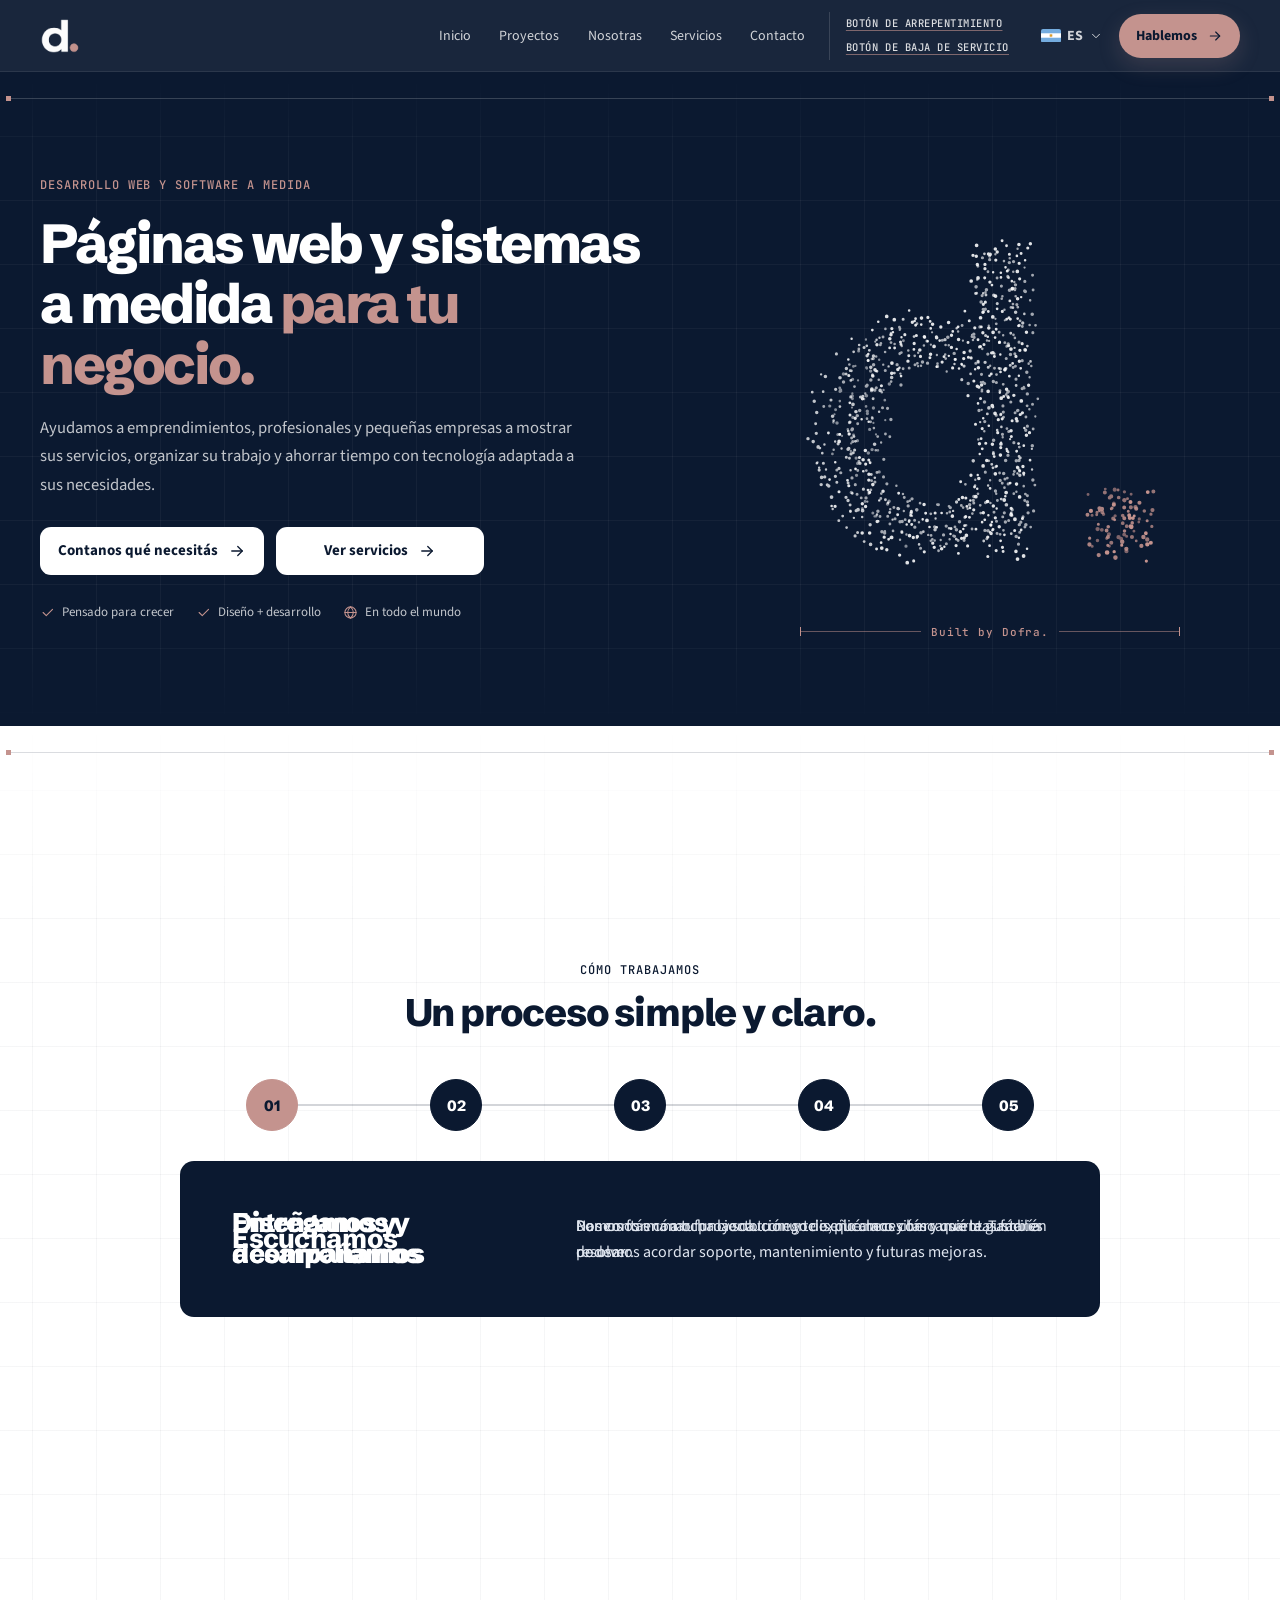
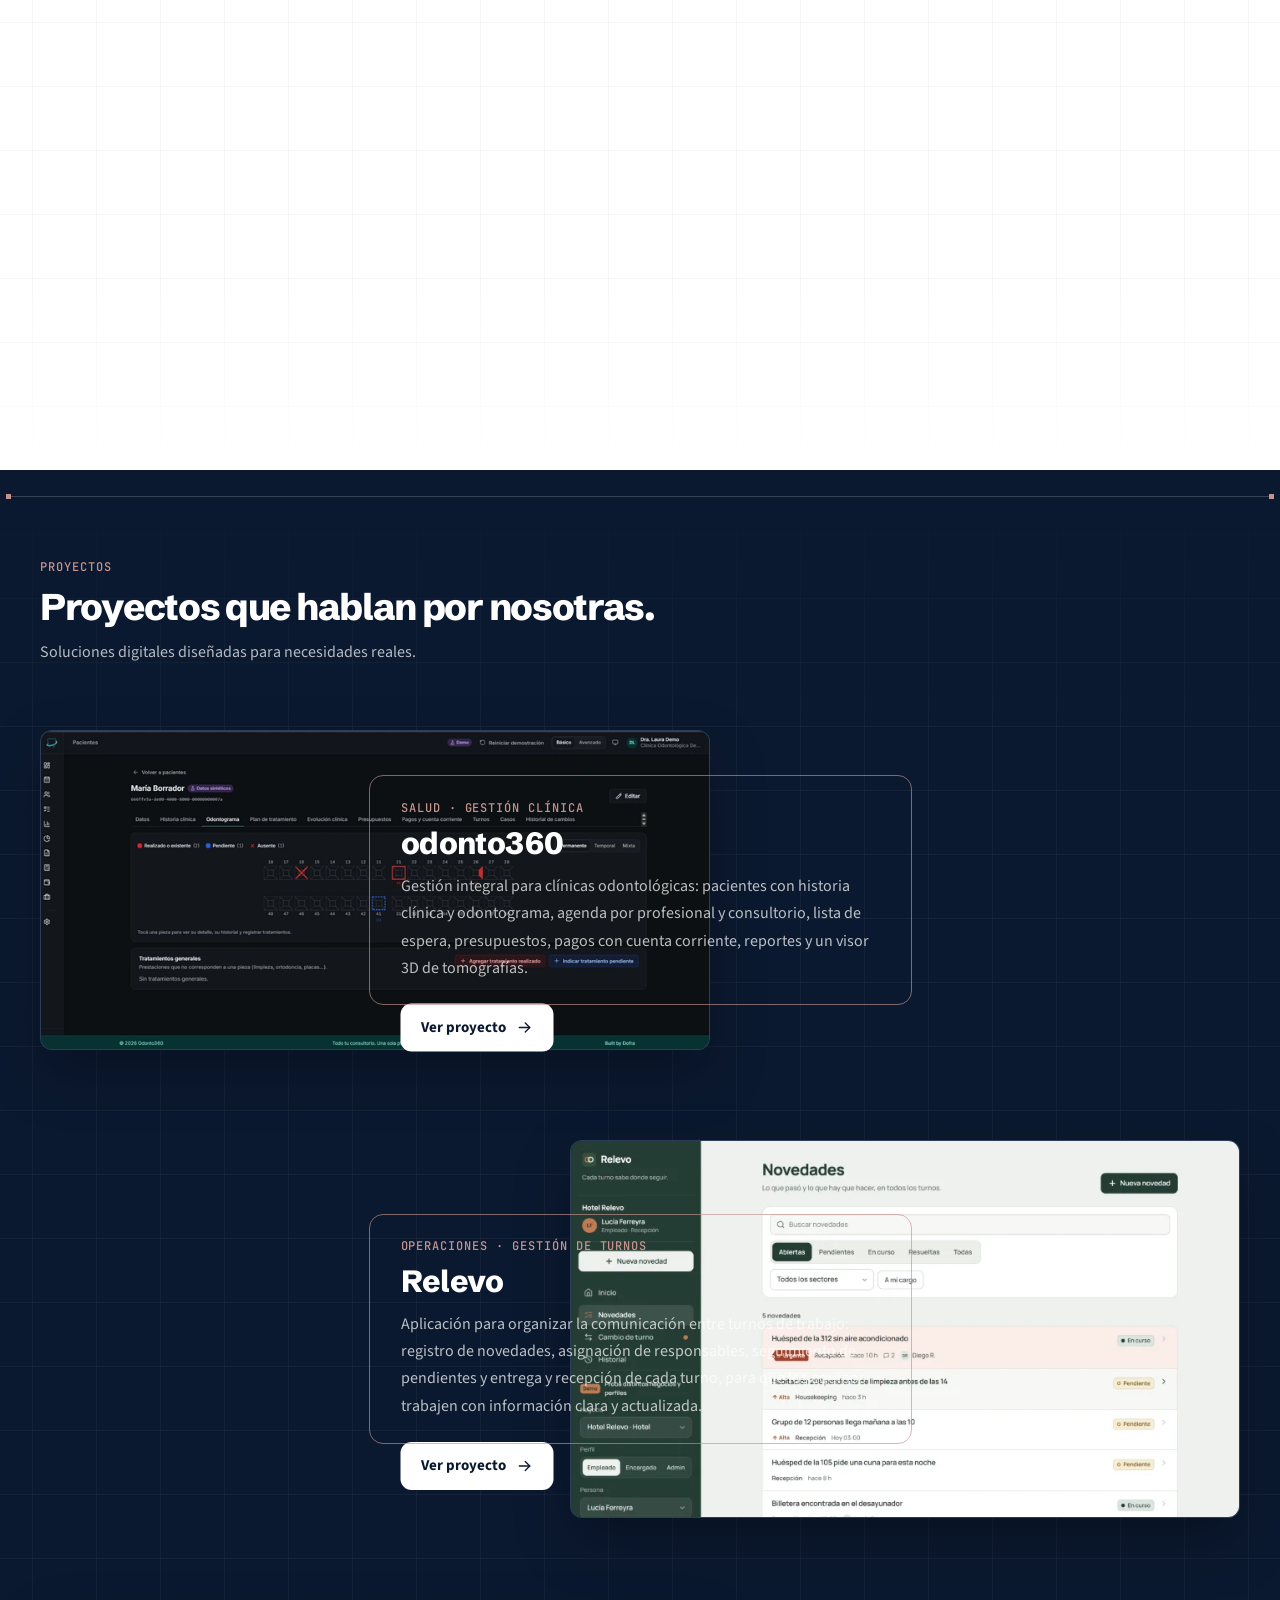
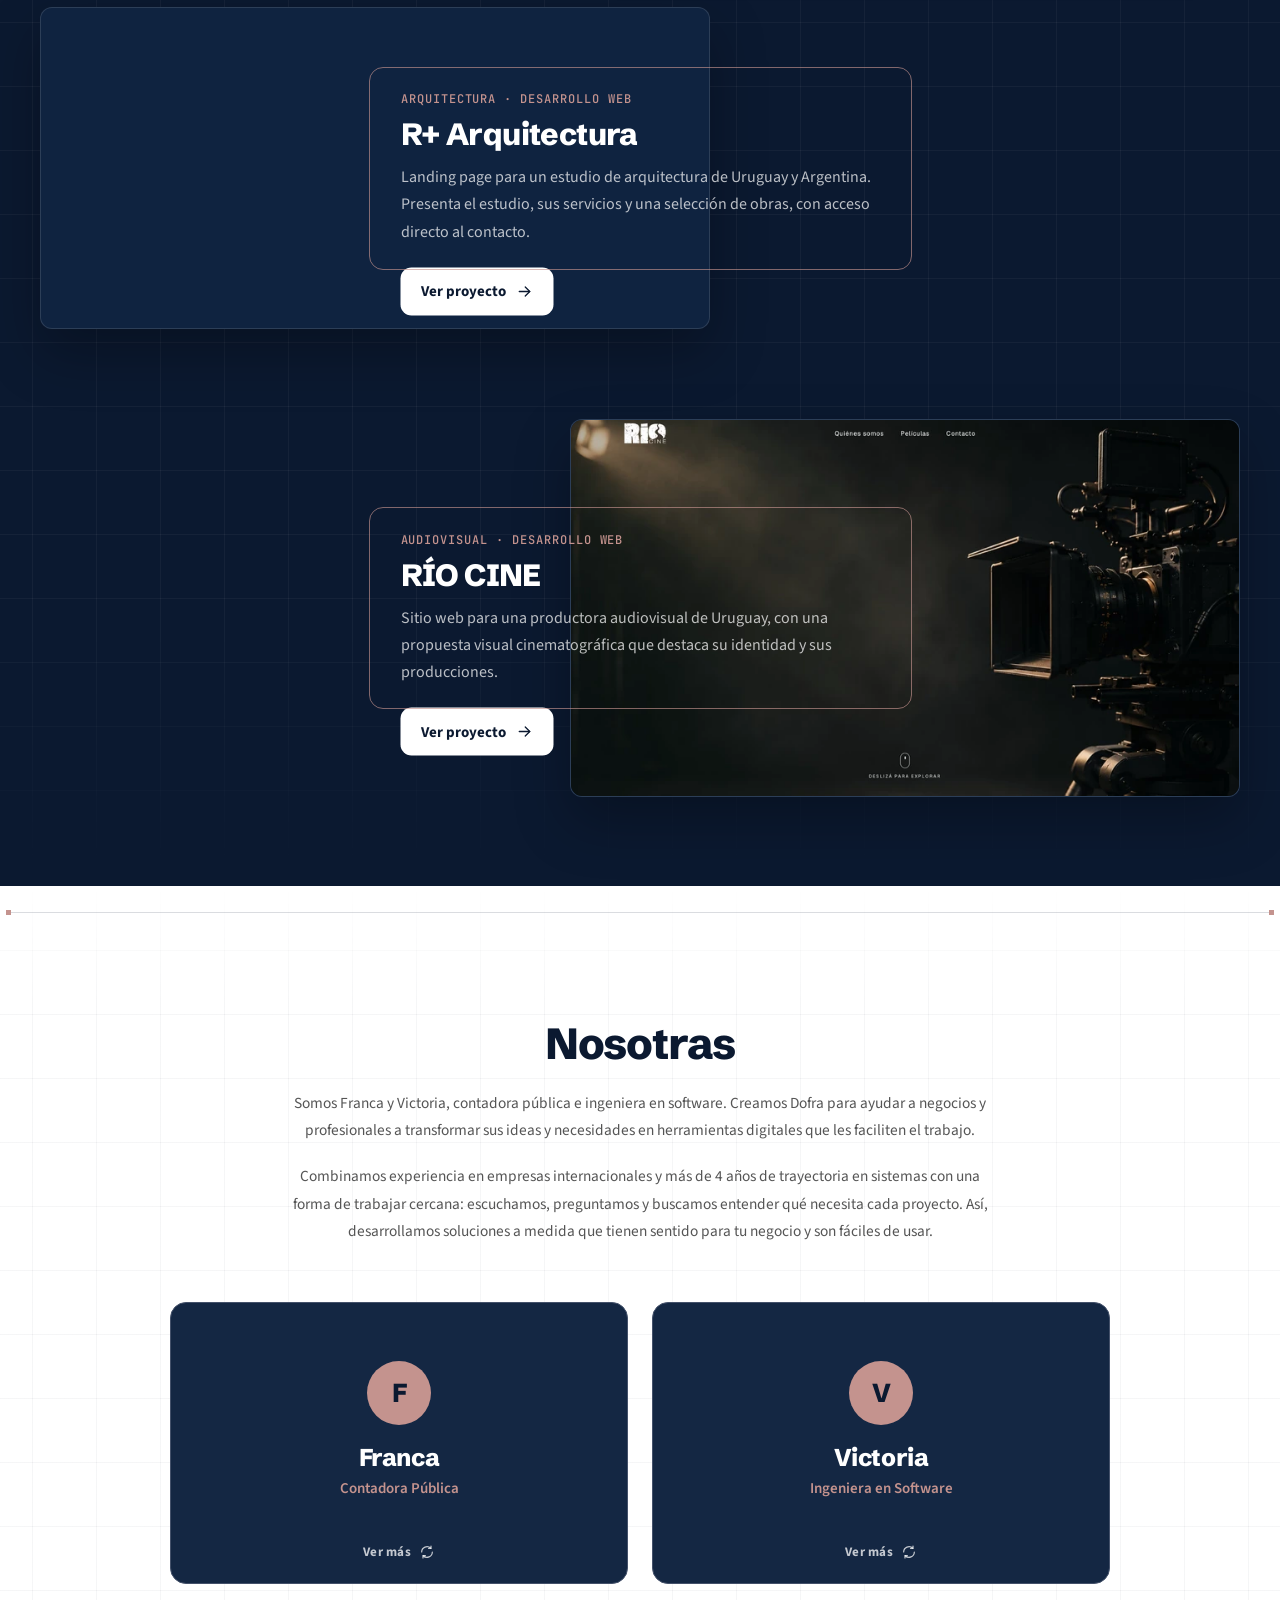
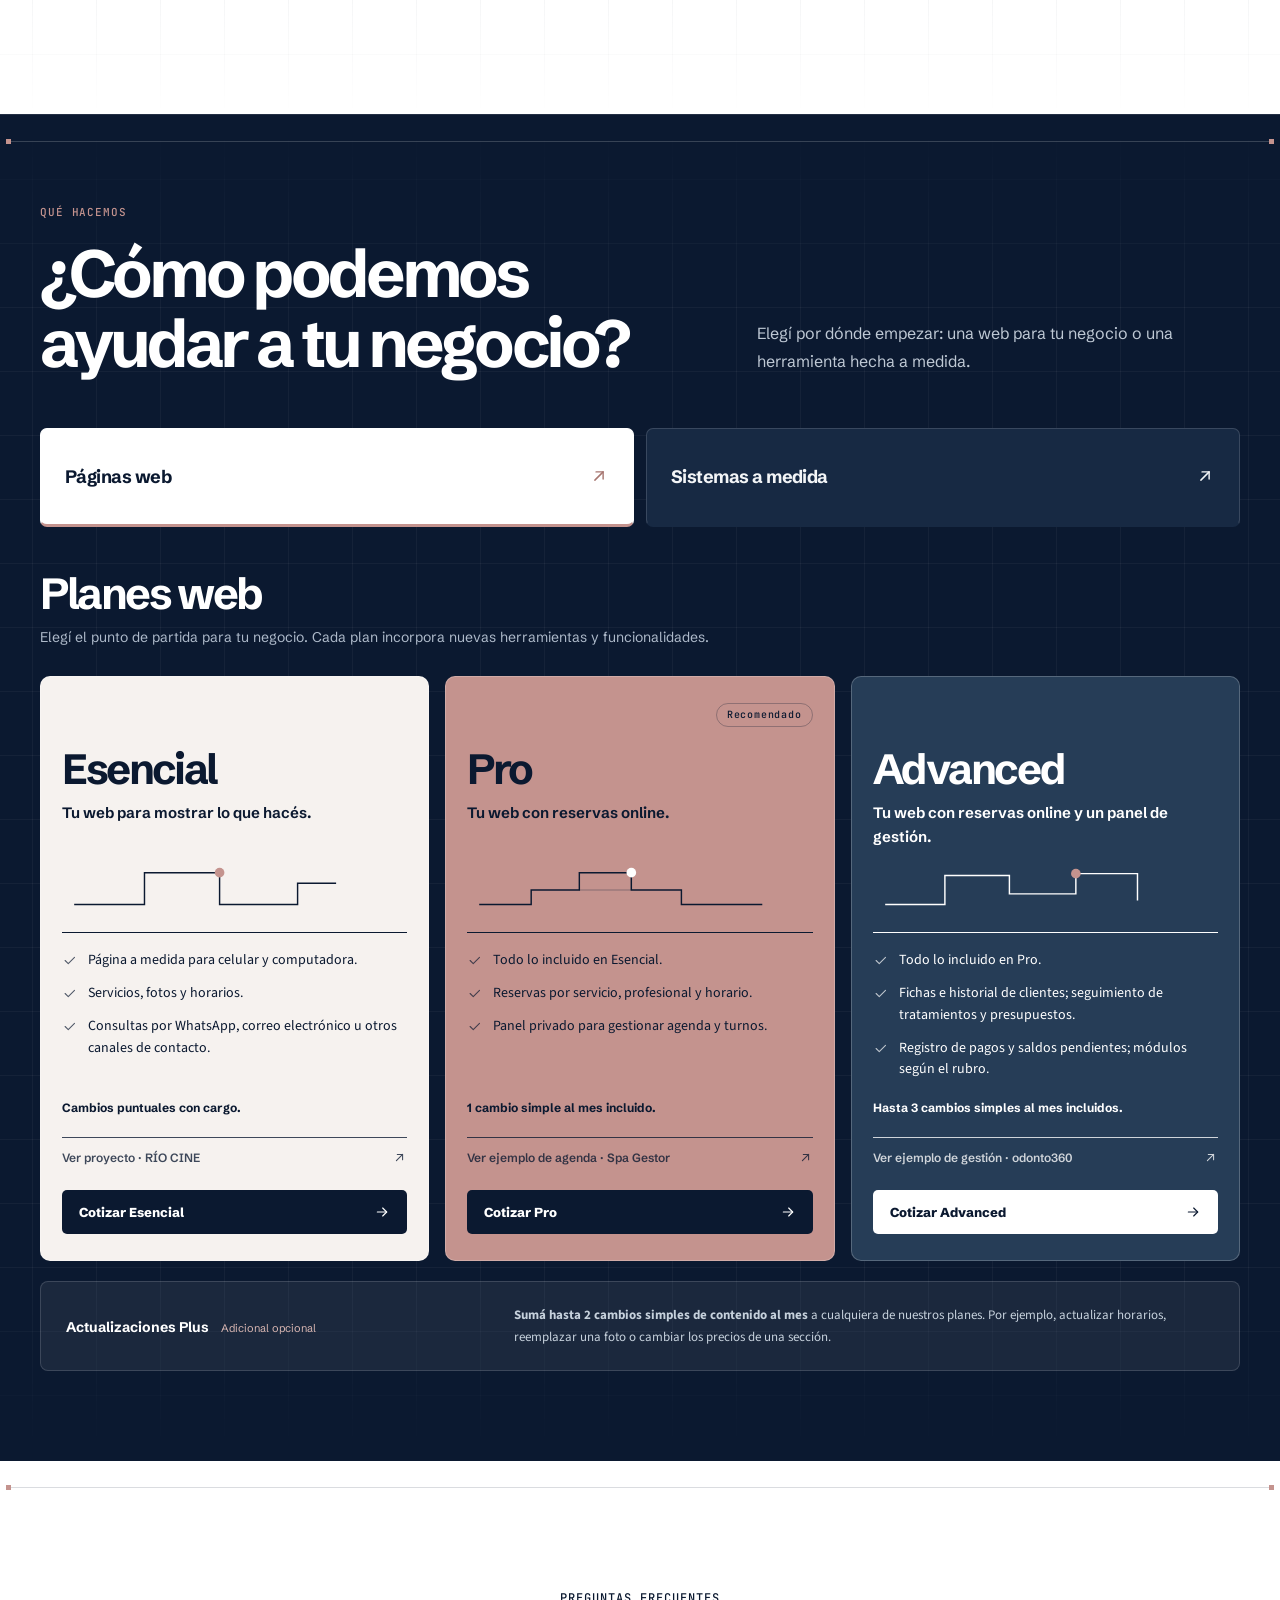
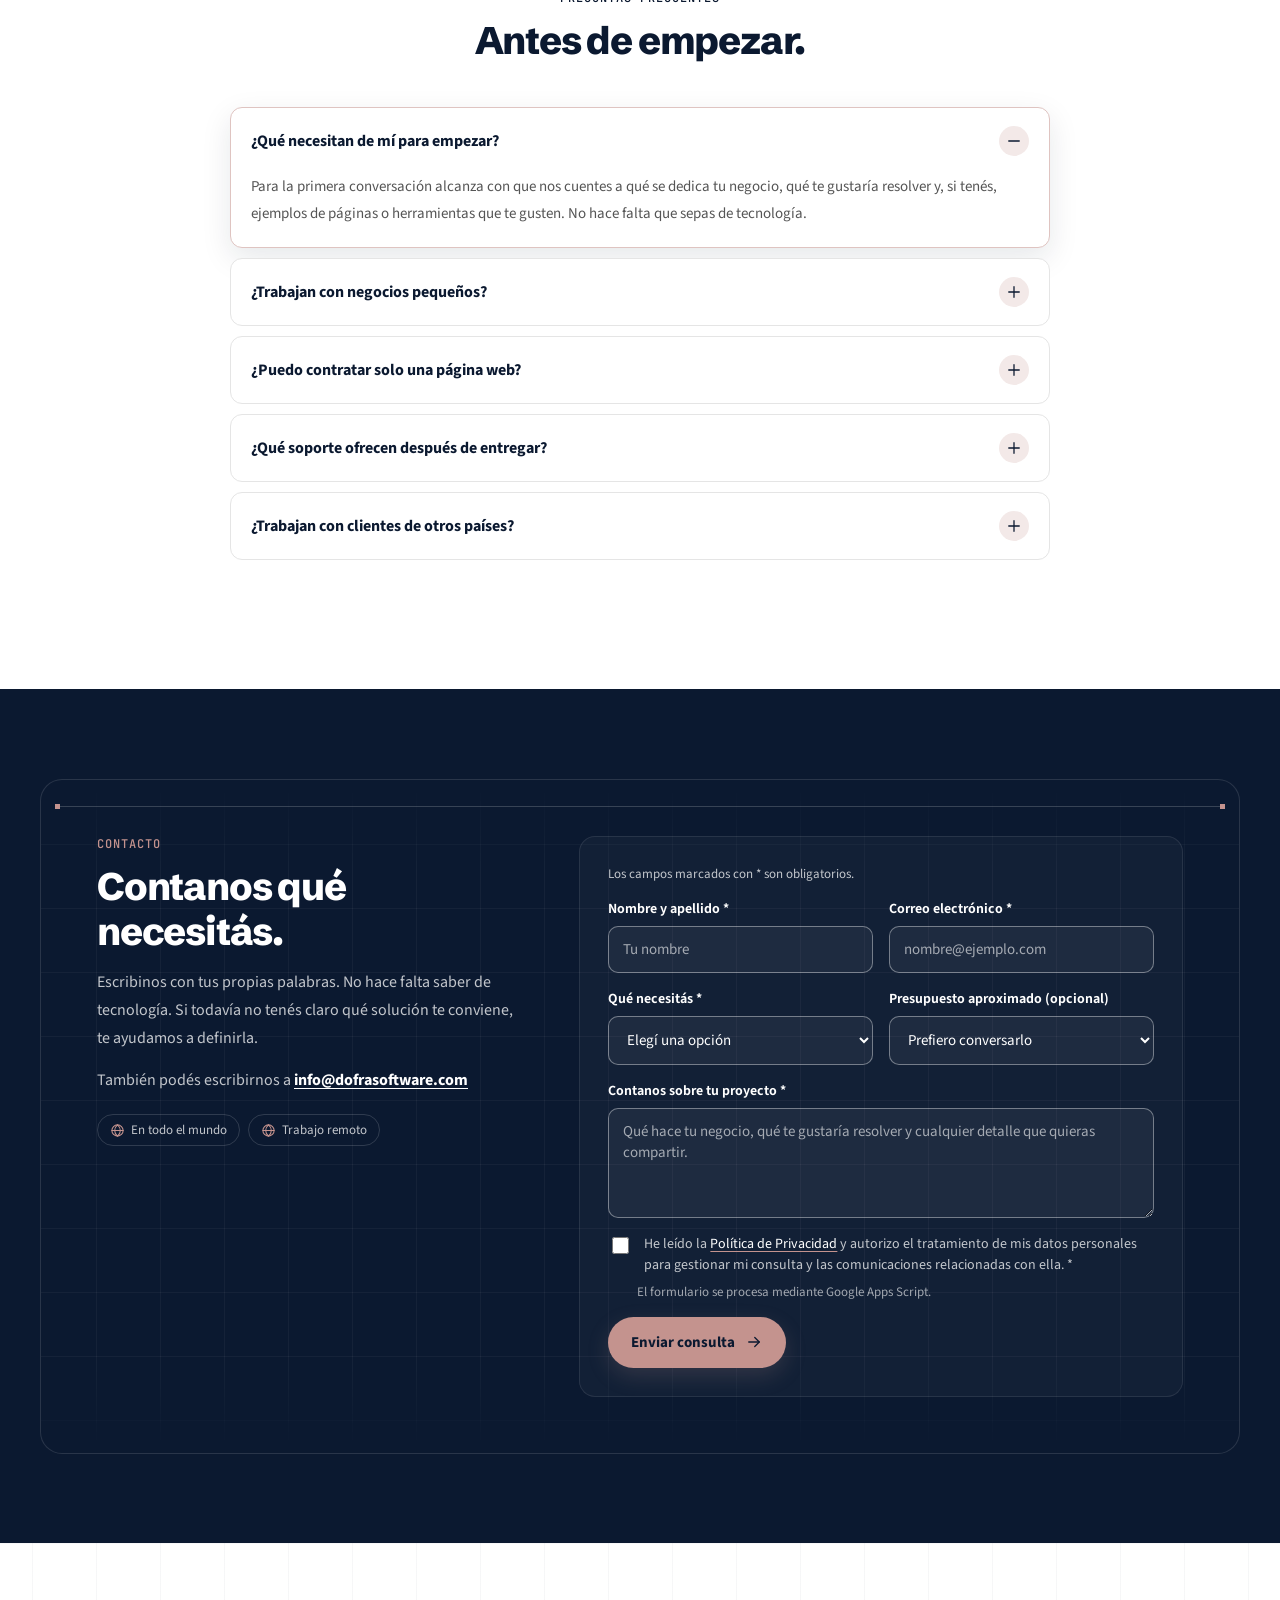
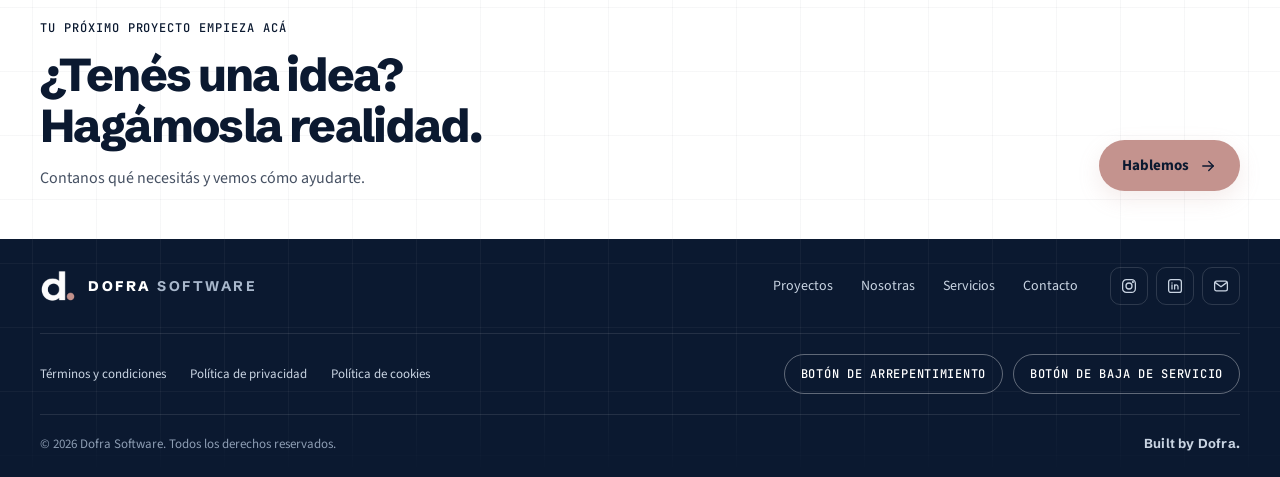
==== commit 8ae89915: "Publicar sitio desde dofra@7055fff" ====
--- a/index.html
+++ b/index.html
@@ -16,8 +16,8 @@
     <link rel="preload" href="/fonts/manrope-latin.woff2" as="font" type="font/woff2" crossorigin />
     <link rel="preload" href="/fonts/schibsted-grotesk-latin.woff2" as="font" type="font/woff2" crossorigin />
     <link rel="preload" href="/fonts/source-sans-3-latin.woff2" as="font" type="font/woff2" crossorigin />
-    <script type="module" crossorigin src="/assets/index-D6IpIxs1.js"></script>
-    <link rel="stylesheet" crossorigin href="/assets/index-D64M-25Z.css">
+    <script type="module" crossorigin src="/assets/index-Dt0yDUn6.js"></script>
+    <link rel="stylesheet" crossorigin href="/assets/index-CkWA0-2q.css">
   </head>
   <body>
     <div id="root"></div>
--- a/assets/index-CkWA0-2q.css
+++ b/assets/index-CkWA0-2q.css
@@ -0,0 +1 @@
+.services{--svc-ease: cubic-bezier(.2, .8, .2, 1);--svc-muted: #BEC8D4;background:var(--brand-bg);color:#fff;border-top:1px solid #FFFFFF1A;font-family:var(--font-display)}.services :focus-visible{outline:3px solid #F0C7BE;outline-offset:4px}.svc-intro{display:grid;grid-template-columns:1fr .72fr;align-items:end;gap:45px;margin-bottom:42px}.svc-kicker{margin:0 0 20px;font-size:11px;font-weight:800;letter-spacing:.21em;text-transform:uppercase;color:var(--brand-dot)}.svc-intro h2{max-width:760px;font-size:clamp(40px,5.2vw,72px);font-weight:700;line-height:1.05;letter-spacing:-.065em}.svc-intro>p{max-width:500px;margin-bottom:4px;font-size:16px;line-height:1.75;color:var(--svc-muted)}.svc-switcher{display:flex;gap:12px;padding:7px 0 9px}.svc-switch{width:50%;min-height:99px;padding:26px 24px;display:flex;align-items:center;justify-content:space-between;gap:12px;text-align:left;font-family:inherit;color:#f3f5f7;background:#172943;border:1px solid #FFFFFF26;border-bottom:3px solid transparent;border-radius:7px;cursor:pointer;transition:background-color .35s ease,color .35s ease,border-color .35s ease,transform .35s ease}.svc-switch strong{font-size:18px;letter-spacing:-.03em}.svc-switch[aria-selected=true]{background:#fff;color:var(--brand-bg);border-color:#fff;border-bottom-color:var(--brand-dot)}.svc-switch-arrow{display:inline-flex;flex:none;rotate:-45deg;transition:transform .3s var(--svc-ease),color .35s ease}.svc-switch[aria-selected=true] .svc-switch-arrow{color:#a77670}@media(hover:hover){.svc-switch:hover:not([aria-selected=true]){background:#223954;border-color:#fff6;transform:translateY(-2px)}.svc-switch:hover .svc-switch-arrow{transform:translate(4px)}}.svc-panel{padding-top:58px}.svc-panel:focus{outline:none}.svc-panel[hidden]{display:none}.svc-panel:not([hidden]){animation:svc-panel-in .5s var(--svc-ease)}.svc-panel-head{margin-bottom:32px}.svc-panel-head h3{margin-bottom:10px;font-size:clamp(32px,3.4vw,46px);font-weight:700;letter-spacing:-.055em}.svc-panel-head p{max-width:680px;font-size:14px;line-height:1.65;color:#aebaca}.svc-plan-controls{display:none}.svc-cards{display:grid;grid-template-columns:repeat(3,minmax(0,1fr));grid-template-rows:repeat(8,auto);gap:0 16px;list-style:none;margin:0;padding:0}.svc-card{--focus: var(--brand-bg);position:relative;isolation:isolate;overflow:hidden;min-width:0;grid-row:span 8;display:grid;grid-template-rows:subgrid;padding:30px;border-radius:10px;border:1px solid #FFFFFF38;background:#f6f2ef;color:var(--brand-bg);transition:transform .42s var(--svc-ease),box-shadow .42s var(--svc-ease),border-color .42s ease}.svc-card:before{content:"";position:absolute;top:-1px;right:-1px;bottom:-1px;left:-1px;z-index:0;pointer-events:none;background:linear-gradient(120deg,transparent 34%,#FFFFFF52 50%,transparent 66%);transform:translate(-130%);transition:transform .85s cubic-bezier(.2,.7,.2,1)}.svc-card>*{position:relative;z-index:1}.svc-card.is-pro{background:var(--brand-dot)}.svc-card.is-advanced{--focus: #FFFFFF;background:#263d57;color:#fff}.svc-card :focus-visible{outline-color:var(--focus);outline-offset:3px}@media(hover:hover){.svc-card:hover{transform:translateY(-9px);box-shadow:0 25px 65px #0003}.svc-card:hover:before{transform:translate(140%)}.svc-card:hover .svc-graphic svg{transform:translate(7px)}}@media(prefers-reduced-motion:no-preference){.svc-card.is-shine:before{animation:svc-shine .85s cubic-bezier(.2,.7,.2,1)}.svc-card.is-shine .svc-graphic svg{animation:svc-nudge .85s var(--svc-ease)}}@keyframes svc-shine{0%{transform:translate(-130%)}to{transform:translate(140%)}}@keyframes svc-nudge{50%{transform:translate(7px)}}.svc-card-top{display:flex;justify-content:flex-end;min-height:30px}.svc-pill{padding:7px 10px;border:1px solid #0B193049;border-radius:50px;font-size:10px;font-weight:800;letter-spacing:.03em}.svc-card h4{margin:20px 0 12px;font-size:clamp(31px,3.3vw,47px);font-weight:700;line-height:1.05;letter-spacing:-.06em}.svc-tagline{margin:0;font-size:15px;font-weight:650;line-height:1.55}.svc-graphic{height:55px;display:flex;align-items:center;margin:20px 0 16px;overflow:hidden}.svc-graphic svg{width:100%;max-width:320px;height:54px;overflow:visible;transition:transform .45s var(--svc-ease)}.svc-features{display:grid;align-content:start;gap:12px;margin:0;padding:21px 0 0;list-style:none;border-top:1px solid currentColor}.svc-features li{display:grid;grid-template-columns:16px 1fr;gap:10px;font-family:var(--font-body);font-size:14px;line-height:1.55}.svc-features svg{margin-top:3px;opacity:.7}.svc-changes{margin:20px 0 0;align-self:start;font-size:12px;font-weight:700;line-height:1.5}.svc-card-foot{padding-top:25px}.svc-example{display:flex;align-items:center;justify-content:space-between;gap:12px;padding:13px 0;border-top:1px solid currentColor;font-size:12px;font-weight:600;opacity:.78;transition:opacity .25s ease}.svc-example:hover{opacity:1}.svc-example-arrow{display:inline-flex;flex:none;rotate:-45deg;transition:transform .25s var(--svc-ease)}.svc-example:hover .svc-example-arrow{transform:translate(3px)}.svc-quote{display:flex;align-items:center;justify-content:space-between;gap:10px;margin-top:15px;padding:15px 17px;border-radius:5px;background:var(--brand-bg);color:#fff;font-size:13px;font-weight:800;transition:background-color .25s ease}.svc-quote:hover{background:#16294a}.svc-quote-arrow{display:inline-flex;flex:none;transition:transform .25s var(--svc-ease)}.svc-quote:hover .svc-quote-arrow{transform:translate(5px)}.svc-card.is-advanced .svc-quote{background:#fff;color:var(--brand-bg)}.svc-card.is-advanced .svc-quote:hover{background:#eef2f7}.svc-plus{display:flex;align-items:center;justify-content:space-between;gap:30px;margin-top:20px;padding:22px 25px;background:#fff1;border:1px solid #FFFFFF25;border-radius:8px}.svc-plus-head{flex:none}.svc-plus-head strong{font-size:14px}.svc-plus-head small{margin-left:12px;font-size:11px;color:#d8b6b2}.svc-plus>p:last-child{max-width:700px;font-family:var(--font-body);font-size:13px;line-height:1.7;color:#c6d1dc}.svc-system{position:relative;overflow:hidden;display:grid;grid-template-columns:1fr 280px;gap:32px;align-items:center;min-height:410px;padding:clamp(30px,5vw,70px);border-radius:12px;background:#f1e7e3;color:var(--brand-bg)}.svc-system :focus-visible{outline-color:var(--brand-bg)}.svc-system-kicker{font-size:11px;font-weight:800;letter-spacing:.21em;text-transform:uppercase;color:#98645f}.svc-system h3{max-width:720px;margin:18px 0 17px;font-size:clamp(35px,5vw,61px);font-weight:700;line-height:1.12;letter-spacing:-.06em}.svc-system h3 span{display:block}.svc-system p:not(.svc-system-kicker){max-width:670px;font-family:var(--font-body);font-size:15px;line-height:1.8;color:#47566a}.svc-system .svc-quote{width:fit-content;min-width:240px;margin-top:28px}.svc-design{position:relative;width:260px;height:260px;margin:auto}.svc-design i{position:absolute;top:0;right:0;bottom:0;left:0;border:1px solid #0B19305E;border-radius:7px;animation:svc-float 7s ease-in-out infinite}.svc-design i:nth-child(2){top:28px;right:28px;bottom:28px;left:28px;transform:rotate(-11deg);animation-delay:-1s}.svc-design i:nth-child(3){top:55px;right:55px;bottom:55px;left:55px;transform:rotate(12deg);animation-delay:-2s;background:#0b19300b}.svc-design i:nth-child(4){top:83px;right:83px;bottom:83px;left:83px;border:0;background:var(--brand-dot);animation-delay:-3s}.svc-design:before,.svc-design:after{content:"";position:absolute;z-index:1;width:14px;height:14px;background:var(--brand-bg)}.svc-design:before{left:-7px;top:-7px}.svc-design:after{right:-7px;bottom:-7px}@media(prefers-reduced-motion:no-preference){.svc-cards[data-reveal].is-visible{animation:none}.svc-cards:not(.is-visible) .svc-draw{stroke-dasharray:360;stroke-dashoffset:360}.svc-cards.is-visible .svc-draw{stroke-dasharray:360;animation:svc-draw 2.4s ease calc(var(--i) * .12s + .2s) both}.svc-cards.is-visible .svc-dot{animation:svc-glow 3s ease-in-out infinite}.svc-cards.is-visible>.svc-card{animation:svc-card-in .7s var(--svc-ease) calc(var(--i) * 90ms) both}}@keyframes svc-draw{0%{stroke-dashoffset:360}to{stroke-dashoffset:0}}@keyframes svc-glow{50%{opacity:.35}}@keyframes svc-float{50%{translate:0 -11px;rotate:2deg}}@keyframes svc-card-in{0%{opacity:0;translate:0 24px}}@keyframes svc-panel-in{0%{opacity:0;translate:0 8px}}@media not (max-width:1070px){.svc-card-foot{grid-row:span 2;display:grid;grid-template-rows:subgrid}}@media(not (max-width:1070px))and (max-height:950px){#paginas-web{--plan-space: clamp(0px, calc((100svh - var(--header-h) - 650px) * .075), 12px);padding-top:calc(18px + var(--plan-space))}#paginas-web .svc-panel-head{margin-bottom:calc(15px + var(--plan-space))}#paginas-web .svc-panel-head h3{margin-bottom:6px}.svc-card{padding:calc(14px + var(--plan-space)) clamp(16px,1.65vw,28px)}.svc-card-top{min-height:24px}.svc-pill{padding-block:4px}.svc-card h4{margin-block:calc(8px + var(--plan-space)) calc(6px + var(--plan-space) * .35)}.svc-graphic{height:calc(40px + var(--plan-space));margin-block:calc(8px + var(--plan-space) * .65)}.svc-graphic svg{height:100%}.svc-features{gap:calc(7px + var(--plan-space) * .35);padding-top:calc(10px + var(--plan-space) * .65)}.svc-changes{margin-top:calc(10px + var(--plan-space) * .65)}.svc-card-foot{padding-top:calc(10px + var(--plan-space) * .85)}.svc-example{padding-block:calc(7px + var(--plan-space) * .4)}.svc-card .svc-quote{margin-top:calc(8px + var(--plan-space) * .45);padding-block:calc(9px + var(--plan-space) * .4);min-height:44px}}@media(max-width:1070px){.svc-intro{grid-template-columns:1fr}.svc-intro>p{max-width:690px}.svc-cards{grid-template-columns:1fr 1fr;grid-template-rows:none;gap:16px}.svc-card{grid-row:auto;display:flex;flex-direction:column}.svc-card.is-advanced{grid-column:span 2}.svc-changes{align-self:auto}.svc-card-foot{margin-top:auto}.svc-system{grid-template-columns:1fr 210px}.svc-design{transform:scale(.8)}}@media(max-width:680px){.svc-intro{gap:22px;margin-bottom:30px}.svc-intro>p{font-size:15px}.svc-switcher{gap:8px}.svc-switch{min-height:84px;padding:17px 12px}.svc-switch strong{font-size:14px}.svc-panel{padding-top:40px}.svc-plan-controls{display:grid;grid-template-columns:repeat(3,minmax(0,1fr));gap:4px;margin-bottom:12px;padding:4px;border:1px solid #FFFFFF26;border-radius:8px}.svc-plan-controls button{min-height:44px;min-width:0;padding:4px;border:0;border-radius:5px;background:transparent;color:#fff;font-size:14px;font-weight:700;overflow-wrap:anywhere}.svc-plan-controls button[aria-current=true]{background:#fff;color:var(--brand-bg)}.svc-plan-controls button:focus-visible{outline-offset:-3px}.svc-cards{position:relative;grid-template-columns:none;grid-auto-flow:column;grid-auto-columns:100%;gap:12px;overflow-x:auto;overscroll-behavior-x:contain;scroll-snap-type:x mandatory;scrollbar-width:none}.svc-card,.svc-card.is-advanced{grid-column:auto;padding:26px;scroll-snap-align:start}.svc-card-foot{margin-top:auto}.svc-card .svc-example,.svc-card .svc-quote{overflow-wrap:anywhere}.svc-card h4{font-size:38px;margin-top:14px}.svc-plus{display:block}.svc-plus>p:last-child{margin-top:12px}.svc-system{grid-template-columns:1fr;min-height:0;padding:30px 22px}.svc-system h3{font-size:34px}.svc-system .svc-quote{width:100%;min-width:0}.svc-design{order:-1;width:130px;height:130px;margin:0 0 4px;opacity:.55}.svc-design i:nth-child(2){top:14px;right:14px;bottom:14px;left:14px}.svc-design i:nth-child(3){top:28px;right:28px;bottom:28px;left:28px}.svc-design i:nth-child(4){top:42px;right:42px;bottom:42px;left:42px}}@media(max-width:680px)and (prefers-reduced-motion:no-preference){.svc-cards{scroll-behavior:smooth}}:where(main>section,.footer,.contact-panel){position:relative;isolation:isolate}:where(.contact-panel){overflow:hidden}.tg{--tg-cell: 64px;--tg-ease: cubic-bezier(.65, 0, .35, 1);--tg-line: #FFFFFF0B;--tg-guide: #FFFFFF14;--tg-rule: #FFFFFF2E;position:absolute;top:0;right:0;bottom:0;left:0;z-index:-1;pointer-events:none;overflow:hidden}.tg-light{--tg-line: #0B19300A;--tg-guide: #0B193012;--tg-rule: #0B193026}.tg-grid{position:absolute;top:0;right:0;bottom:0;left:0;background-image:linear-gradient(to right,var(--tg-line) 1px,transparent 1px),linear-gradient(to bottom,var(--tg-line) 1px,transparent 1px);background-size:var(--tg-cell) var(--tg-cell);background-position:50% 0;-webkit-mask-image:linear-gradient(to bottom,transparent,#000 14%,#000 86%,transparent);mask-image:linear-gradient(to bottom,transparent,#000 14%,#000 86%,transparent);opacity:0;transition:opacity 1.4s ease}.tg-frame{position:absolute;top:0;right:0;bottom:0;left:0;width:min(var(--wide-container),100% - 2 * var(--gutter));margin-inline:auto}.tg-v{position:absolute;top:0;bottom:0;width:1px;background:var(--tg-guide);transform:scaleY(0);transform-origin:50% 0;transition:transform 1.3s var(--tg-ease)}.tg-v-start{left:0}.tg-v-end{right:0;transition-delay:.12s}.tg-rule{position:absolute;left:0;right:0;top:clamp(14px,2.2vw,26px);height:1px;background:var(--tg-rule);transform:scaleX(0);transform-origin:0 50%;transition:transform 1.1s var(--tg-ease) .15s}.tg-mark{position:absolute;top:calc(clamp(14px,2.2vw,26px) - 2px);width:5px;height:5px;background:var(--brand-dot);opacity:0;transform:scale(0);transition:opacity .3s ease,transform .45s cubic-bezier(.2,.8,.2,1)}.tg-mark-start{left:-2px;transition-delay:.2s}.tg-mark-end{right:-2px;transition-delay:1.15s}.tg.is-drawn .tg-grid{opacity:1}.tg.is-drawn :is(.tg-v,.tg-rule){transform:none}.tg.is-drawn .tg-mark{opacity:1;transform:none}.tg-aim-x,.tg-aim-y,.tg-aim-dot{position:absolute;opacity:0;transition:opacity .4s ease,transform .35s cubic-bezier(.2,.8,.2,1)}.tg-aim-x{left:0;right:0;top:0;height:1px;background:#ffffff12;transform:translateY(var(--tg-y, 0))}.tg-aim-y{top:0;bottom:0;left:0;width:1px;background:#ffffff12;transform:translate(var(--tg-x, 0))}.tg-aim-dot{left:-3px;top:-3px;width:7px;height:7px;border:1px solid var(--brand-dot);transform:translate(var(--tg-x, 0),var(--tg-y, 0)) rotate(45deg)}.tg.is-aiming :is(.tg-aim-x,.tg-aim-y,.tg-aim-dot){opacity:1}.hero-visual{position:relative}.tg-measure{position:absolute;left:12%;right:12%;bottom:2%;display:flex;align-items:center;gap:10px;pointer-events:none;font-size:11px;font-weight:600;letter-spacing:.08em;color:var(--brand-dot);white-space:nowrap}.tg-measure i{flex:1;height:1px;background:#c4938e80;position:relative;transform:scaleX(0);transition:transform 1s var(--tg-ease, ease) .9s}.tg-measure i:first-child{transform-origin:100% 50%}.tg-measure i:last-child{transform-origin:0 50%}.tg-measure i:before{content:"";position:absolute;top:-4px;width:1px;height:9px;background:var(--brand-dot)}.tg-measure i:first-child:before{left:0}.tg-measure i:last-child:before{right:0}.tg-measure span{opacity:0;transition:opacity .6s ease 1.5s}.hero:has(.tg.is-drawn) .tg-measure i{transform:none}.hero:has(.tg.is-drawn) .tg-measure span{opacity:1}@media(hover:hover)and (pointer:fine){main :is(h1,h2)[id$=-titulo]{position:relative}main :is(h1,h2)[id$=-titulo]:before{content:"";position:absolute;top:-10px;right:-14px;bottom:-10px;left:-14px;pointer-events:none;border:1px solid #C4938E99;background:linear-gradient(var(--brand-dot) 0 0) left top / 5px 5px no-repeat,linear-gradient(var(--brand-dot) 0 0) right top / 5px 5px no-repeat,linear-gradient(var(--brand-dot) 0 0) left bottom / 5px 5px no-repeat,linear-gradient(var(--brand-dot) 0 0) right bottom / 5px 5px no-repeat;background-origin:border-box;opacity:0;transform:scale(.985);transition:opacity .3s ease,transform .45s cubic-bezier(.2,.8,.2,1)}main :is(h1,h2)[id$=-titulo]:hover:before{opacity:1;transform:none}.hero h1[data-size]:after{content:attr(data-size);position:absolute;left:calc(100% + 24px);bottom:-10px;white-space:nowrap;pointer-events:none;padding:3px 6px;background:var(--brand-dot);color:var(--brand-bg);font-family:var(--font-mono);font-size:10px;font-weight:700;line-height:1;letter-spacing:.06em;font-variant-numeric:tabular-nums;opacity:0;transform:translateY(-3px);transition:opacity .3s ease .05s,transform .35s ease .05s}.hero h1:hover:after{opacity:1;transform:none}.work-shot{position:relative}.work-shot:after{content:"";position:absolute;top:18px;right:18px;bottom:18px;left:18px;pointer-events:none;z-index:1;--c: var(--brand-dot);background:linear-gradient(var(--c) 0 0) left top / 16px 1px no-repeat,linear-gradient(var(--c) 0 0) left top / 1px 16px no-repeat,linear-gradient(var(--c) 0 0) right top / 16px 1px no-repeat,linear-gradient(var(--c) 0 0) right top / 1px 16px no-repeat,linear-gradient(var(--c) 0 0) left bottom / 16px 1px no-repeat,linear-gradient(var(--c) 0 0) left bottom / 1px 16px no-repeat,linear-gradient(var(--c) 0 0) right bottom / 16px 1px no-repeat,linear-gradient(var(--c) 0 0) right bottom / 1px 16px no-repeat;opacity:0;transition:opacity .3s ease,inset .45s cubic-bezier(.2,.8,.2,1)}.work-item:hover .work-shot:after{opacity:1;top:10px;right:10px;bottom:10px;left:10px}}@media(max-width:600px){.tg{--tg-cell: 48px}.tg-measure{display:none}}:root{--tg-clearance: clamp(24px, 3vw, 48px);--tg-content-width: var(--container)}@media(min-width:2560px){:root{--tg-clearance: 64px}}@media(min-width:768px)and (max-width:1024px){:root{--tg-clearance: 24px}}:where(.hero,.services,.footer){--tg-content-width: var(--wide-container)}.tg-frame{width:min(calc(var(--tg-content-width) + 2 * var(--tg-clearance)),calc(100% - 16px))}.tg-v{display:none}@media(min-width:1360px){.tg-v{display:block}.hero .tg-v,.services .tg-v,.footer .tg-v{display:none}}@media(min-width:1600px){.hero .tg-v,.services .tg-v,.footer .tg-v{display:block}}.contact-panel .tg-v{display:none}.contact-panel .tg-frame{width:calc(100% - 32px)}@media(max-width:767px){.tg-frame{width:calc(100% - 2 * var(--gutter))}.tg-v{display:none!important}}.legal{--legal-text: #2C3648;--legal-field: #6E7787;background:var(--bg)}.legal-hero{background:var(--brand-bg);color:#fff;padding-block:clamp(28px,4vw,48px) clamp(36px,5vw,64px)}.legal-back{display:inline-flex;align-items:center;gap:8px;min-height:44px;font-size:14px;color:#c9d4e2;transition:color .2s}.legal-back:hover{color:var(--brand-dot)}.legal-kicker{margin-top:clamp(16px,2.5vw,28px);font-family:var(--font-mono);font-size:12px;font-weight:500;letter-spacing:.08em;text-transform:uppercase;color:var(--brand-dot)}.legal-hero h1{margin-top:12px;font-family:var(--font-display);font-weight:800;font-size:clamp(30px,4.2vw,50px);line-height:1.1;letter-spacing:-.03em;overflow-wrap:break-word}.legal-updated{margin-top:16px;font-size:15px;color:#c9d4e2}.legal-lead{margin-top:16px;max-width:64ch;font-size:17px;line-height:1.65;color:#dce3ed}.legal-translation{margin-top:18px;max-width:70ch;padding-left:14px;border-left:2px solid var(--brand-dot);font-size:14px;line-height:1.6;color:#c9d4e2}.legal-hero :focus-visible{outline-color:#fff}.legal-layout{display:grid;gap:28px;padding-block:clamp(28px,4vw,56px) clamp(56px,7vw,104px)}.legal-body{max-width:72ch;min-width:0;color:var(--legal-text);font-size:17px;line-height:1.75}.legal-body section{scroll-margin-top:calc(var(--header-h) + 20px)}.legal-body section+section{margin-top:clamp(32px,4vw,44px)}.legal-body h2{font-family:var(--font-display);font-size:clamp(20px,2vw,23px);font-weight:700;line-height:1.3;letter-spacing:-.01em;color:var(--ink)}.legal-num{margin-right:4px;font-variant-numeric:tabular-nums;color:var(--muted)}.legal-body p,.legal-body ul{margin-top:12px}.legal-body ul{padding-left:1.25em;list-style:disc}.legal-body li+li{margin-top:6px}.legal-body li::marker{color:var(--brand-dot)}.legal a:not(.button):not(.legal-back){text-decoration:underline;text-decoration-color:var(--brand-dot);text-decoration-thickness:1px;text-underline-offset:3px;overflow-wrap:anywhere}.legal-body a:hover,.request-form a:hover,.request-receipt a:hover{text-decoration-color:currentColor}.legal-top{margin-top:clamp(40px,5vw,56px);padding-top:20px;border-top:1px solid var(--line);font-size:15px}.legal-top a{display:inline-flex;gap:6px;min-height:44px;align-items:center;color:var(--ink)}.legal-toc details{border:1px solid var(--line);border-radius:var(--radius-sm)}.legal-toc summary{display:flex;align-items:center;justify-content:space-between;min-height:48px;padding:0 16px;cursor:pointer;font-family:var(--font-mono);font-size:12px;letter-spacing:.08em;text-transform:uppercase;color:var(--ink);list-style:none}.legal-toc summary::-webkit-details-marker{display:none}.legal-toc summary:after{content:"";width:8px;height:8px;border:solid var(--ink);border-width:0 1.5px 1.5px 0;transform:rotate(45deg) translateY(-2px);transition:transform .2s}.legal-toc details[open] summary:after{transform:rotate(-135deg) translateY(-2px)}.legal-toc ol{padding:4px 16px 14px;font-size:15px;line-height:1.4}.legal-toc li a{display:flex;gap:6px;padding:7px 0;color:var(--legal-text);text-decoration:none!important}.legal-toc li a span{flex:none;min-width:1.6em;color:var(--muted);font-variant-numeric:tabular-nums}.legal-toc li a:hover{color:var(--ink)}@media(min-width:1000px){.legal-layout{grid-template-columns:240px minmax(0,72ch);gap:clamp(48px,6vw,88px);justify-content:start}.legal-hero-inner,.legal-layout,.legal-form-wrap{width:min(var(--container),100% - 2 * var(--gutter));max-width:none}.legal-toc{position:sticky;top:calc(var(--header-h) + 24px);align-self:start;max-height:calc(100vh - var(--header-h) - 48px);overflow-y:auto;scrollbar-width:thin;scrollbar-color:var(--line) transparent}.legal-toc details{border:0}.legal-toc summary{min-height:0;padding:0 0 12px;cursor:default;pointer-events:none;color:var(--muted)}.legal-toc summary:after{display:none}.legal-toc ol{padding:0;border-left:1px solid var(--line);font-size:14px}.legal-toc li a{padding:6px 0 6px 14px}}.legal-form-wrap{padding-block:clamp(28px,4vw,56px) clamp(56px,7vw,104px)}.request-form{display:grid;gap:18px;max-width:720px;color:var(--ink)}.request-intro{font-size:17px;line-height:1.6;color:var(--legal-text)}.request-required{font-size:14px;color:var(--muted)}.request-grid{display:grid;grid-template-columns:repeat(2,minmax(0,1fr));gap:18px}.request-form label{display:grid;gap:7px;min-width:0;font-size:14px;font-weight:650}.request-form input:not([type=checkbox]),.request-form textarea{width:100%;min-width:0;padding:12px 14px;border:1px solid var(--legal-field);border-radius:var(--radius-sm);background:#fff;color:var(--ink);font-size:16px;font-weight:400}.request-form textarea{resize:vertical;min-height:120px}.request-form input:focus-visible,.request-form textarea:focus-visible{outline:2px solid var(--ink);outline-offset:2px;border-color:var(--ink)}.request-privacy{font-size:14px;line-height:1.6;color:var(--legal-text)}.request-submit{display:flex;flex-wrap:wrap;align-items:center;gap:12px 18px}.request-submit .button-primary{box-shadow:none}.request-feedback{flex:1 1 260px;font-size:15px;line-height:1.55}.request-feedback:empty{display:none}.request-feedback.error{color:#9b1c1c}.request-receipt{max-width:720px;padding:clamp(20px,3vw,32px);border:1px solid var(--line);border-left:3px solid var(--brand-dot);border-radius:var(--radius-sm);color:var(--legal-text);font-size:16px;line-height:1.65}.request-receipt:focus{outline:none}.request-receipt:focus-visible{outline:2px solid var(--ink);outline-offset:4px}.request-receipt h2{font-family:var(--font-display);font-size:clamp(22px,2.4vw,28px);font-weight:800;letter-spacing:-.02em;color:var(--ink)}.request-receipt dl{display:grid;gap:12px;margin:20px 0}.request-receipt dl>div{display:grid;grid-template-columns:minmax(140px,200px) 1fr;gap:4px 16px;padding-bottom:12px;border-bottom:1px solid var(--line)}.request-receipt dt{font-family:var(--font-mono);font-size:12px;letter-spacing:.08em;text-transform:uppercase;color:var(--muted);padding-top:3px}.request-receipt dd{margin:0;color:var(--ink)}.request-id{font-family:var(--font-mono);font-size:18px;font-weight:600;letter-spacing:.02em}.request-receipt p+p{margin-top:8px}.request-again{margin-top:20px;min-height:44px;padding:0 18px;border:1px solid var(--legal-field);border-radius:100px;background:transparent;color:var(--ink);font-size:14px;font-weight:700}.request-again:hover{border-color:var(--ink)}@media(max-width:640px){.request-grid{grid-template-columns:1fr}.request-submit .button{width:100%}.request-receipt dl>div{grid-template-columns:1fr}}.request-form[hidden]{display:none}@font-face{font-family:Schibsted Grotesk;src:url(/fonts/schibsted-grotesk-latin.woff2) format("woff2");font-style:normal;font-weight:400 900;font-display:swap}@font-face{font-family:"Source Sans 3";src:url(/fonts/source-sans-3-latin.woff2) format("woff2");font-style:normal;font-weight:400 700;font-display:swap}@font-face{font-family:JetBrains Mono;src:url(/fonts/jetbrains-mono-latin.woff2) format("woff2");font-style:normal;font-weight:400 600;font-display:swap}@font-face{font-family:Manrope;src:url(/fonts/manrope-latin.woff2) format("woff2");font-style:normal;font-weight:400 800;font-display:swap}:root{--brand-bg: #0B1930;--brand-white: #FFFFFF;--brand-dot: #C4938E;--navy-950: #0B1930;--navy-900: #0B1930;--navy-800: #0B1930;--navy-700: #0B1930;--accent: #C4938E;--accent-hover: #C4938E;--accent-ink: #0B1930;--accent-on-dark: #C4938E;--ink: #0B1930;--muted: #555555;--muted-dark: #FFFFFFBF;--line: #E5E5E5;--line-dark: #FFFFFF33;--bg: #FFFFFF;--bg-soft: #F7F7F7;--header-h: 72px;--gutter: clamp(16px, 4vw, 40px);--container: 1200px;--section-y: clamp(56px, min(7vw, 48px + 5vh), 128px);--wide-container: clamp(var(--container), 72vw, 1440px);--head-gap: clamp(28px, 3.5vw, 44px);--gap: clamp(14px, 1.8vw, 22px);--radius: 16px;--radius-sm: 10px;--shadow: 0 18px 45px #0B19301A;--font-display: "Schibsted Grotesk", system-ui, sans-serif;--font-body: "Source Sans 3", system-ui, sans-serif;--font-mono: "JetBrains Mono", ui-monospace, monospace;font-family:var(--font-body);color:var(--ink);background:var(--bg);font-synthesis:none;text-rendering:optimizeLegibility;-webkit-font-smoothing:antialiased}*{box-sizing:border-box}html{scroll-behavior:smooth;scroll-padding-top:calc(var(--header-h) + 8px)}body{margin:0;background:var(--bg)}h1,h2,h3,p,ul,ol,figure{margin:0}ul,ol{padding:0;list-style:none}img{max-width:100%;display:block}button,a,input,select,textarea{font:inherit}a{color:inherit;text-decoration:none}button{cursor:pointer}::selection{background:var(--brand-dot);color:var(--brand-bg)}:focus-visible{outline:3px solid var(--brand-bg);outline-offset:3px}.header :focus-visible,.footer :focus-visible,.hero :focus-visible,.section-dark :focus-visible{outline-color:#fff}main:focus{outline:none}.container{width:min(var(--container),100% - 2 * var(--gutter));margin-inline:auto}.hero-grid,.services>.container,.nav-inner,.footer>.container{width:min(var(--wide-container),100% - 2 * var(--gutter))}.skip-link{position:absolute;left:16px;top:-60px;z-index:100;background:#fff;color:var(--navy-950);padding:12px 18px;border-radius:8px;font-weight:700;font-size:14px;transition:top .2s}.skip-link:focus{top:12px}.button{display:inline-flex;align-items:center;justify-content:center;gap:10px;border-radius:100px;font-size:14px;font-weight:700;padding:11px 18px;border:1px solid transparent;white-space:nowrap;transition:transform .2s,background-color .2s,border-color .2s,box-shadow .2s}.button:hover{transform:translateY(-1px)}.button-large{padding:14px 22px;font-size:15px}.button-primary{background:var(--accent);color:var(--brand-bg);box-shadow:0 8px 22px #c4938e2e}.button-primary:hover{background:var(--accent-hover)}.button-primary:disabled{opacity:.6;cursor:wait;transform:none}.button-ghost{color:#fff;border-color:#ffffff2e}.button-ghost:hover{border-color:#fff6;background:#ffffff0d}.button svg{flex:none}.header{position:sticky;top:0;z-index:50;height:var(--header-h);background:color-mix(in srgb,var(--brand-bg) 94%,transparent);color:#fff;border-bottom:1px solid #ffffff14;-webkit-backdrop-filter:blur(12px);backdrop-filter:blur(12px)}.nav-inner{height:100%;display:flex;align-items:center;gap:24px}.brand{display:inline-flex;align-items:center;flex:none}.brand-logo{display:block;width:40px;height:40px;object-fit:contain}.nav-links{display:flex;gap:clamp(16px,2.2vw,30px);align-items:center;margin-left:auto}.nav-links a{font-size:14px;color:#fffc;padding:6px 0;transition:color .2s}.nav-links a:hover{color:var(--brand-dot)}.nav-actions{display:flex;align-items:center;gap:8px}.lang-switch,.nav-cta,.menu-toggle{min-height:44px;min-width:44px}.lang-switch,.menu-toggle{align-items:center;justify-content:center;border:0;border-radius:8px;background:transparent;color:#fffc}.lang-switch{display:inline-flex;gap:6px;padding:0 8px;font-size:14px;font-weight:700;line-height:1}.lang-picker{position:relative;z-index:2}.lang-switch[aria-expanded=true]{background:#ffffff14;color:#fff}.lang-switch[aria-expanded=true]>svg{transform:rotate(180deg)}.lang-flag{flex:none;width:20px;height:14px;object-fit:contain;border-radius:2px}.lang-options{position:absolute;inset:calc(100% + 8px) 0 auto auto;min-width:172px;margin:0;padding:5px;border:1px solid #FFFFFF24;border-radius:10px;background:var(--brand-bg);box-shadow:0 12px 30px #0005;list-style:none}.lang-options button{display:grid;grid-template-columns:20px 1fr 16px;align-items:center;gap:10px;width:100%;min-height:44px;padding:6px 9px;border:0;border-radius:6px;background:transparent;color:#fff;text-align:left;font-size:14px;font-weight:600}.lang-options button:hover,.lang-options button[aria-current=true]{background:#ffffff14}.lang-options button:focus-visible{outline-offset:-2px}.lang-options button>svg{color:var(--brand-dot)}.nav-cta{padding:0 16px}.lang-switch:hover,.menu-toggle:hover{background:#ffffff14;color:#fff}.menu-toggle{display:none;padding:0}.nav-backdrop{display:none}@keyframes mobile-menu-enter{0%{clip-path:inset(0 0 0 100%)}to{clip-path:inset(0)}}.section{padding-block:var(--section-y)}@media(min-width:901px)and (min-height:720px){.section-compact{display:grid;align-content:center;min-block-size:calc(100svh - var(--header-h))}}.section-soft{background:var(--bg)}.section-dark{background:var(--navy-900);color:#fff}.section-head{max-width:680px;margin:0 auto var(--head-gap);text-align:center}.kicker,.eyebrow{font-size:12px;font-weight:800;letter-spacing:2.4px;text-transform:uppercase;color:var(--accent-ink)}.section-head h2,.contact-intro h2{font-family:var(--font-display);font-weight:800;font-size:clamp(28px,3vw,40px);line-height:1.18;letter-spacing:-1.2px;margin-top:12px}.section-head>p:not(.kicker){margin-top:12px;font-size:16px;line-height:1.7;color:var(--muted)}.grid{display:grid;gap:var(--gap)}.grid-4{grid-template-columns:repeat(4,minmax(0,1fr))}.grid-2{grid-template-columns:repeat(2,minmax(0,1fr))}.card{background:#fff;border:1px solid var(--line);border-radius:var(--radius);min-width:0;transition:border-color .2s,box-shadow .2s,transform .2s}.card:hover{border-color:color-mix(in srgb,var(--brand-dot) 55%,#FFFFFF);box-shadow:var(--shadow)}.card h3{font-family:var(--font-display);color:var(--ink);letter-spacing:-.5px}.tag-list{display:flex;flex-wrap:wrap;gap:6px}.tag-list li{font-size:13px;color:var(--ink);background:#f2f2f2;border-radius:6px;padding:5px 9px}.hero{position:relative;overflow:hidden;background:var(--brand-bg);color:#fff}.hero-grid{display:grid;grid-template-columns:minmax(0,55fr) minmax(0,45fr);align-items:center;gap:clamp(24px,4vw,56px);padding-block:clamp(48px,min(6vw,40px + 5vh),136px)}.eyebrow{color:var(--accent-on-dark);margin-bottom:20px}.hero h1{font-family:var(--font-display);font-weight:800;font-size:clamp(34px,4.3vw,66px);line-height:1.1;letter-spacing:-.045em}.hero h1 span{color:var(--brand-dot)}.hero-lead{margin-top:20px;font-size:clamp(16px,1.3vw,18px);line-height:1.7;color:var(--muted-dark);max-width:540px}.hero-actions{display:flex;flex-wrap:wrap;gap:12px;margin-top:28px}.hero-actions .button,.hero-actions .button-primary,.hero-actions .button-ghost{flex:0 1 auto;min-inline-size:min(100%,208px);min-height:48px;padding:12px 18px;gap:10px;white-space:normal;text-align:center;font-size:15px;font-weight:700;line-height:1.2;background:#fff;color:#0b1930;border:0;border-radius:11px;box-shadow:none;transition:background-color .2s ease,transform .2s ease}.hero-actions .button svg{color:#0b1930}.hero-actions .button:hover{background:#eef2f7;transform:none}.hero-actions .button:active{background:#e2e8f0;transform:scale(.99)}.hero-actions .button:focus-visible{outline:3px solid var(--brand-dot);outline-offset:3px}.hero-trust{display:flex;flex-wrap:wrap;gap:10px 22px;margin-top:28px}.hero-trust li{display:flex;align-items:center;gap:7px;font-size:13px;color:#ffffffbf}.hero-trust svg{color:var(--brand-dot)}.hero-visual{width:100%;max-width:clamp(500px,32vw,600px);justify-self:end;aspect-ratio:1}.particles{position:relative;width:100%;height:100%;touch-action:pan-y;cursor:crosshair}.particles canvas{position:absolute;top:0;right:0;bottom:0;left:0;display:block;width:100%;height:100%}.work{background:var(--brand-bg);color:#fff}.work-head{max-width:100%;margin-bottom:clamp(36px,5vw,64px)}.work-kicker{font-size:12px;font-weight:700;letter-spacing:2.2px;text-transform:uppercase;color:var(--brand-dot)}.work-head h2{margin-top:12px;font-family:var(--font-display);font-weight:800;font-size:clamp(30px,3.4vw,44px);line-height:1.1;letter-spacing:-.035em;color:#fff}.work-head>p:last-child{margin-top:12px;font-size:16px;line-height:1.6;color:#ffffffb3}.work-list{display:grid;gap:clamp(56px,7vw,104px)}.work-item{display:grid;grid-template-columns:minmax(0,7fr) minmax(0,5fr);gap:clamp(24px,4vw,56px);align-items:center}.work-item.is-reverse{grid-template-columns:minmax(0,5fr) minmax(0,7fr)}.work-item.is-reverse .work-shot{order:2}.work-shot{margin:0;border-radius:12px;overflow:hidden;border:1px solid #FFFFFF1F;background:#0f2340;box-shadow:0 24px 56px #00000047}.work-shot img{width:100%;height:auto;object-fit:contain;object-position:center}.work-category{font-size:12px;font-weight:700;letter-spacing:1.6px;text-transform:uppercase;color:var(--brand-dot)}.work-copy h3{margin-top:10px;font-family:var(--font-display);font-weight:800;font-size:clamp(24px,2.4vw,32px);letter-spacing:-.6px;line-height:1.15;color:#fff}.work-desc{margin-top:12px;font-size:16px;line-height:1.7;color:#ffffffb8}.work-link{display:inline-flex;align-items:center;gap:10px;margin-top:22px;min-height:48px;padding:12px 20px;border-radius:11px;background:#fff;color:#0b1930;font-size:15px;font-weight:700;transition:background-color .2s ease}.work-link:hover{background:#eef2f7}.work-link:focus-visible{outline:3px solid var(--brand-dot);outline-offset:3px}@media(min-width:1100px)and (hover:hover)and (pointer:fine)and (prefers-reduced-motion:no-preference){.work-item[data-project-opening].is-visible{animation:none}.work-item:is([data-project-opening=compact],[data-project-opening=opening]){--opening-duration: .6s;--compact-frame: var(--opening-frame-block, 0px) var(--opening-frame-inline, 0px);--compact-copy: translate3d(var(--opening-copy-x, 0px), var(--opening-copy-y, 0px), 0);position:relative;isolation:isolate}.work-item:is([data-project-opening=compact],[data-project-opening=opening]):after{content:"";position:absolute;inset:var(--compact-frame);z-index:2;border:1px solid #C4938EA6;border-radius:14px;pointer-events:none}.work-item:is([data-project-opening=compact],[data-project-opening=opening]) .work-copy{position:relative;z-index:1;transform:var(--compact-copy)}.work-item:is([data-project-opening=compact],[data-project-opening=opening]) .work-shot,.work-item:is([data-project-opening=compact],[data-project-opening=opening]) .work-link{opacity:0;pointer-events:none}.work-item[data-project-opening=opening]:after{animation:project-opening-frame var(--opening-duration) both,project-opening-outline-fade .5s .1s both}.work-item[data-project-opening=opening] .work-copy{animation:project-opening-copy var(--opening-duration) both}.work-item[data-project-opening=opening] .work-shot{animation:project-opening-image var(--opening-duration) both}.work-item[data-project-opening=opening] .work-link{animation:project-opening-link var(--opening-duration) both}}@keyframes project-opening-frame{0%{inset:var(--compact-frame);animation-timing-function:cubic-bezier(.25,.1,.25,1)}52%,to{top:-10px;right:-10px;bottom:-10px;left:-10px}}@keyframes project-opening-outline-fade{0%{opacity:1;animation-timing-function:cubic-bezier(.22,1,.36,1)}60%{opacity:.44;animation-timing-function:ease-in}to{opacity:0}}@keyframes project-opening-copy{0%{transform:var(--compact-copy);animation-timing-function:cubic-bezier(.25,.1,.25,1)}52%,to{transform:translateZ(0)}}@keyframes project-opening-image{0%,52%{opacity:0;clip-path:inset(10% 12% round 12px)}94%,to{opacity:1;clip-path:inset(-96px)}}@keyframes project-opening-link{0%,76%{opacity:0}to{opacity:1}}.process-grid{grid-template-columns:repeat(5,minmax(0,1fr))}.process-card{padding:22px}.process-number{display:inline-grid;place-items:center;width:40px;height:40px;border-radius:50%;background:var(--navy-950);color:#fff;font-family:var(--font-display);font-weight:800;font-size:14px}.process-card h3{font-size:18px;margin:16px 0 6px}.process-card p{font-size:15px;line-height:1.6;color:var(--muted)}.section-dark .kicker{color:var(--accent-on-dark)}.sr-only{position:absolute;width:1px;height:1px;padding:0;margin:-1px;overflow:hidden;clip:rect(0 0 0 0);white-space:nowrap;border:0}.team{--team-card: #142743;--team-line: #44516A;--team-terracotta-dark: #8E524C;--team-ease: cubic-bezier(.22, 1, .36, 1);display:grid;gap:clamp(36px,4.5vw,56px)}.team-intro{max-width:720px;margin-inline:auto;text-align:center}.team-intro h2{font-family:var(--font-display);font-weight:800;font-size:clamp(30px,3.4vw,44px);line-height:1.15;letter-spacing:-1.2px;color:var(--ink)}.team-intro p{margin-top:18px;font-size:clamp(15px,1.2vw,17px);line-height:1.8;color:var(--muted)}.team-intro h2+p{margin-top:clamp(16px,2vw,22px)}.team-cards{width:100%;max-width:940px;margin-inline:auto;display:grid;grid-template-columns:repeat(2,minmax(0,1fr));gap:24px}.team-card-slot{display:grid;perspective:1600px}.team-card{display:grid;min-height:clamp(260px,22vw,300px);cursor:pointer;border-radius:var(--radius);-webkit-tap-highlight-color:transparent}.team-card-inner{position:relative;display:grid;transform-style:preserve-3d;-webkit-transform-style:preserve-3d;transition:transform .78s var(--team-ease);will-change:transform}.team-card.is-flipped .team-card-inner{transform:rotateY(180deg)}.team-face{grid-area:1 / 1;display:flex;flex-direction:column;align-items:center;justify-content:center;text-align:center;padding:clamp(28px,3vw,40px) clamp(22px,3vw,40px) 20px;border-radius:var(--radius);border:1px solid;backface-visibility:hidden;-webkit-backface-visibility:hidden;pointer-events:none}.team-face>:first-child{margin-top:auto}.team-front{background:var(--team-card);border-color:var(--team-line);transform:rotateY(0);transition:border-color .25s}.team-back{background:#fff;border-color:var(--line);color:var(--navy-900);transform:rotateY(180deg)}.team-card:not(.is-flipped):hover .team-front{border-color:color-mix(in srgb,var(--brand-dot) 55%,var(--team-line))}.team-initial{width:64px;height:64px;border-radius:50%;display:grid;place-items:center;background:var(--brand-dot);color:var(--navy-900);font-family:var(--font-display);font-weight:800;font-size:26px;margin-bottom:18px}.team-name{font-family:var(--font-display);font-weight:800;font-size:clamp(22px,1.9vw,26px);letter-spacing:-.4px;line-height:1.2}.team-front .team-name{color:#fff}.team-back .team-name{color:var(--team-terracotta-dark)}.team-role{margin-top:6px;font-size:15px;font-weight:600;color:var(--brand-dot)}.team-desc{margin-top:14px;max-width:34ch;font-size:clamp(15px,1.2vw,16.5px);line-height:1.7;color:var(--navy-900)}.team-toggle{pointer-events:auto;display:inline-flex;align-items:center;gap:8px;min-height:44px;min-width:44px;margin-top:auto;padding:10px 14px 0;background:none;border:0;border-radius:10px;font:inherit;font-size:13px;font-weight:700;letter-spacing:.3px;cursor:pointer}.team-front .team-toggle{color:var(--muted-dark);padding-top:22px}.team-back .team-toggle{color:#4a5a73;padding-top:18px}.team-card:hover .team-toggle svg{transform:rotate(-90deg)}.team-toggle svg{transition:transform .35s var(--team-ease)}.team-front .team-toggle:focus-visible{outline:2px solid #fff;outline-offset:2px}.team-back .team-toggle:focus-visible{outline:2px solid var(--navy-900);outline-offset:2px}.team-animated .team-intro>*{opacity:0;transform:translateY(12px);transition:opacity .55s var(--team-ease),transform .55s var(--team-ease)}.team-animated .team-intro.is-in>*{opacity:1;transform:none}.team-animated .team-intro.is-in>:nth-child(2){transition-delay:.11s}.team-animated .team-intro.is-in>:nth-child(3){transition-delay:.22s}.team-animated .team-card-slot{opacity:0;transform:translateY(20px);transition:opacity .5s var(--team-ease),transform .5s var(--team-ease)}.team-animated .team-cards.is-in .team-card-slot{opacity:1;transform:none}@media(max-width:640px){.team-cards{grid-template-columns:minmax(0,1fr);gap:18px;max-width:460px}.team-card{min-height:250px}}@media(prefers-reduced-motion:reduce){.team-card-inner,.team-card.is-flipped .team-card-inner{transform:none;transition:none;will-change:auto}.team-face{backface-visibility:visible;-webkit-backface-visibility:visible;transform:none;transition:opacity .2s linear,visibility .2s linear}.team-back,.team-card.is-flipped .team-front{opacity:0;visibility:hidden}.team-card.is-flipped .team-back{opacity:1;visibility:visible}.team-toggle svg{transition:none}}.faq-list{max-width:820px;margin-inline:auto;display:grid;gap:10px}.faq-item{background:#fff;border:1px solid var(--line);border-radius:12px;transition:border-color .2s,box-shadow .2s}.faq-item.expanded{border-color:color-mix(in srgb,var(--brand-dot) 55%,#FFFFFF);box-shadow:0 10px 30px #0b19301a}.faq-item h3{font-size:inherit}.faq-item button{width:100%;display:flex;justify-content:space-between;align-items:center;gap:16px;text-align:left;background:none;border:0;padding:18px 20px;font-weight:700;font-size:16px;color:var(--ink);border-radius:12px}.faq-icon{flex:none;display:grid;place-items:center;width:30px;height:30px;border-radius:50%;background:color-mix(in srgb,var(--brand-dot) 20%,#FFFFFF);color:var(--brand-bg)}.faq-item p{padding:0 20px 20px;font-size:15px;line-height:1.75;color:var(--muted)}.contact-panel{display:grid;grid-template-columns:minmax(0,5fr) minmax(0,7fr);gap:clamp(28px,4vw,56px);align-items:start;background:var(--brand-bg);color:#fff;border-radius:22px;padding:clamp(28px,4.5vw,56px);position:relative;overflow:hidden}.contact-panel>*{min-width:0}.contact{background:var(--brand-bg)}.contact .contact-panel{border:1px solid #FFFFFF1F}.contact .kicker{color:var(--accent-on-dark)}.contact-intro>p:not(.kicker){margin-top:14px;font-size:16px;line-height:1.75;color:#ffffffbf}.contact-intro .quote-email{margin-top:22px;font-size:15px}.quote-email a,.quote-feedback a{color:#fff;font-weight:700;text-decoration:underline;text-underline-offset:3px;overflow-wrap:anywhere}.contact-chips{display:flex;flex-wrap:wrap;gap:8px;margin-top:20px}.contact-chips li{display:inline-flex;align-items:center;gap:6px;font-size:13px;color:#ffffffbf;border:1px solid #FFFFFF26;border-radius:100px;padding:6px 12px}.contact-chips svg{color:var(--brand-dot)}.quote-form{display:grid;gap:16px;background:#ffffff08;border:1px solid #FFFFFF17;border-radius:var(--radius);padding:clamp(18px,2.4vw,28px)}.quote-grid{display:grid;grid-template-columns:repeat(2,minmax(0,1fr));gap:16px}.quote-form label{display:grid;min-width:0;gap:7px;color:#fff;font-size:14px;font-weight:650}.quote-form input:not([type=checkbox]),.quote-form select,.quote-form textarea{width:100%;min-width:0;background:#ffffff0d;border:1px solid #FFFFFF63;border-radius:var(--radius-sm);padding:12px 14px;color:#fff;font-size:15px;font-weight:400}.quote-form input::placeholder,.quote-form textarea::placeholder{color:#fff9}.quote-form select option{color:var(--brand-bg);background:#fff}.quote-form textarea{resize:vertical;min-height:110px}.quote-form input:focus-visible,.quote-form select:focus-visible,.quote-form textarea:focus-visible{outline:2px solid var(--brand-dot);outline-offset:2px;border-color:var(--brand-dot)}.quote-required{font-size:13px;color:#ffffffbf}.quote-form .quote-consent{display:flex;gap:12px;align-items:flex-start;font-size:14px;font-weight:400;line-height:1.55;color:#ffffffbf}.quote-consent input{margin-top:3px;accent-color:var(--brand-dot);flex:none;width:17px;height:17px}.quote-submit{display:flex;flex-wrap:wrap;align-items:center;gap:12px 18px}.quote-feedback{font-size:15px;line-height:1.55;color:#fff;flex:1 1 260px}.quote-feedback:empty{display:none}.quote-feedback.success{color:#9cf0c8}.quote-feedback.error{color:#ffd0d0}.quote-honey{position:absolute;width:1px;height:1px;overflow:hidden;clip-path:inset(50%)}.footer{background:var(--brand-bg);color:#fff;padding:clamp(48px,6vw,80px) 0 24px}.footer-cta{display:flex;align-items:flex-end;justify-content:space-between;gap:24px 48px;padding-bottom:clamp(32px,4vw,48px);border-bottom:1px solid #ffffff1a}.footer-kicker{font-size:12px;font-weight:700;letter-spacing:2.2px;text-transform:uppercase;color:var(--brand-dot)}.footer-cta h2{margin-top:14px;max-width:760px;font-family:var(--font-display);font-weight:800;font-size:clamp(30px,3.6vw,48px);line-height:1.1;letter-spacing:-.035em;color:#fff}.footer-cta h2 span{display:block}.footer-desc{margin-top:14px;font-size:16px;line-height:1.6;color:#a9b8cc}.footer-cta-button{flex:none}.footer-main{display:flex;align-items:center;justify-content:space-between;gap:20px 32px;flex-wrap:wrap;padding:28px 0;border-bottom:1px solid #ffffff1a}.footer-brand{display:inline-flex;align-items:center;gap:12px}.footer-brand img{width:36px;height:36px;object-fit:contain}.footer-brand>span{font-family:var(--font-display);font-size:14px;font-weight:800;letter-spacing:2.5px;color:#fff}.footer-brand>span span{color:#a9b8cc;font-weight:700}.footer-links{display:flex;flex-wrap:wrap;gap:8px 28px;margin-left:auto}.footer-links a{font-size:14px;color:#c9d4e2;padding:4px 0;transition:color .2s}.footer-links a:hover{color:var(--brand-dot)}.footer-social{display:flex;gap:8px}.footer-social a{display:grid;place-items:center;width:38px;height:38px;border-radius:10px;border:1px solid #ffffff24;color:#c9d4e2;transition:color .2s,border-color .2s,background-color .2s}.footer-social a:hover{color:var(--brand-dot);border-color:color-mix(in srgb,var(--brand-dot) 60%,transparent);background:#c4938e14}.footer-bottom{padding-top:20px;display:flex;justify-content:space-between;gap:8px 20px;flex-wrap:wrap;font-size:13px;color:#8d9db3}.footer-slogan{font-family:var(--font-display);font-weight:700;color:#c9d4e2;letter-spacing:.2px}@keyframes section-enter{0%{opacity:.85;transform:translateY(6px)}}@media(prefers-reduced-motion:no-preference){[data-reveal].is-visible{animation:section-enter .45s ease-out}}@media(max-width:1080px){.process-grid{grid-template-columns:repeat(6,minmax(0,1fr))}.process-grid>li{grid-column:span 2}.process-grid>li:nth-child(n+4){grid-column:span 3}.grid-4{grid-template-columns:repeat(2,minmax(0,1fr))}.contact-panel{grid-template-columns:1fr}.contact-intro{max-width:640px}}@media(max-width:900px){.work-item,.work-item.is-reverse{grid-template-columns:1fr;gap:20px}.work-item.is-reverse .work-shot{order:0}.footer-cta{flex-direction:column;align-items:flex-start}.footer-links{margin-left:0}:root{--header-h: 64px}.nav-backdrop{display:block;position:absolute;inset:100% 0 auto;height:calc(100dvh - var(--header-h));padding:0;border:0;background:#060f2066}.nav-links{display:none;position:absolute;z-index:1;inset:100% 0 auto auto;width:min(320px,85vw);height:calc(100dvh - var(--header-h));margin:0;padding:12px 20px 20px;overflow-y:auto;overscroll-behavior-y:contain;flex-direction:column;align-items:stretch;gap:0;background:var(--brand-bg);border:1px solid #FFFFFF1B;box-shadow:-12px 0 32px #0005}.nav-links.open{display:flex;animation:mobile-menu-enter .22s ease-out}.nav-links a{display:flex;align-items:center;min-height:48px;padding:8px;font-size:16px;border-bottom:1px solid #FFFFFF10}.nav-inner{gap:12px}.nav-actions{margin-left:auto}.nav-cta{display:none}.menu-toggle{display:inline-flex}}@media(max-width:700px){.hero-grid{grid-template-columns:minmax(0,1fr);padding-block:44px 36px}.hero-visual{justify-self:center;max-width:min(340px,75vw)}.process-grid{grid-template-columns:1fr}.process-grid>li,.process-grid>li:nth-child(n+4){grid-column:auto}.grid-2{grid-template-columns:1fr}}@media(max-width:560px){.footer-main{flex-direction:column;align-items:flex-start}.footer-cta-button{width:100%}.footer-links{gap:4px 22px}.contact-panel{padding:clamp(16px,5vw,28px)}.footer-bottom{flex-direction:column}.grid-4,.quote-grid{grid-template-columns:1fr}.quote-submit .button{width:100%}.faq-item button{padding:16px;font-size:15px}.faq-item p{padding:0 16px 18px}}@media(max-width:600px){.hero-grid{gap:14px;padding-block:12px 36px}.hero-visual{order:-1;justify-self:stretch;width:100%;max-width:none;aspect-ratio:auto;height:clamp(220px,58vw,256px)}.hero-copy{text-align:center}.eyebrow{margin-bottom:12px;font-size:11px;letter-spacing:2px}.hero h1{font-size:clamp(30px,8.2vw,36px);letter-spacing:-.04em}.hero-lead{margin:12px auto 0;font-size:16px;line-height:1.6}.hero-actions{flex-direction:column;align-items:stretch;gap:12px;margin-top:20px}.hero-actions .button{width:100%}.quote-submit .button{white-space:normal;text-align:center}.hero-trust{display:none}}@media(prefers-reduced-motion:reduce){html{scroll-behavior:auto}*,*:before,*:after{transition:none!important;animation:none!important}}@media(min-width:1100px){.work-head h2{font-size:clamp(30px,2.9vw,44px);white-space:nowrap}}.process-timeline{display:none}@media(min-width:1100px)and (hover:hover)and (pointer:fine){.process-grid{display:none}.process-timeline{display:block;max-width:920px;margin-inline:auto}.timeline-rail{position:relative}.timeline-track{position:absolute;inset:calc(50% - 1px) 10% auto;height:2px;background:#0b19302e;transform-origin:left center}.timeline-progress{display:block;height:100%;background:var(--brand-dot);transform:scaleX(var(--process-progress, 0));transform-origin:left center}.timeline-steps{position:relative;display:grid;grid-template-columns:repeat(5,minmax(0,1fr));justify-items:center}.timeline-node{display:grid;place-items:center;width:52px;height:52px;border:1px solid var(--brand-bg);border-radius:50%;color:#fff;background:var(--brand-bg);font:800 15px/1 var(--font-display);transition:background-color .24s ease,border-color .24s ease,color .24s ease}.timeline-node:hover{background:#233651}.timeline-node[aria-current=step]{border-color:var(--brand-dot);color:var(--brand-bg);background:var(--brand-dot)}.timeline-panel{display:grid;grid-template-columns:minmax(0,1fr);margin-top:30px;border:1px solid #0B193024;border-radius:14px;background:#0b1930}.timeline-copy{grid-area:1 / 1;display:grid;grid-template-columns:minmax(0,4fr) minmax(0,6fr);align-items:center;gap:30px;min-height:154px;padding:28px clamp(32px,4vw,52px)}.timeline-copy[aria-hidden=true]{visibility:hidden}.timeline-copy h3{color:#fff;font:800 clamp(24px,2.1vw,30px)/1.15 var(--font-display);letter-spacing:-.025em}.timeline-copy p{color:#e0e6f0;font-size:16px;line-height:1.65}}@media(min-width:1100px)and (min-height:560px)and (hover:hover)and (pointer:fine)and (prefers-reduced-motion:no-preference){.process-section{--process-end-hold: 56px;display:block;min-block-size:auto;padding-block:0}.process-section>.container{position:sticky;top:var(--header-h);display:grid;align-content:center;min-block-size:calc(100svh - var(--header-h));padding-block:clamp(24px,6svh,64px)}.process-section:after{content:"";display:block;block-size:calc(clamp(280px,52svh,460px) + var(--process-end-hold))}}@media(min-width:1100px)and (hover:hover)and (pointer:fine)and (prefers-reduced-motion:no-preference){.process-timeline[data-entered] .timeline-track{animation:timeline-draw .55s ease-out both}.process-timeline[data-entered] .timeline-node{animation:timeline-enter .28s ease-out both}.timeline-steps li:nth-child(2) .timeline-node{animation-delay:55ms}.timeline-steps li:nth-child(3) .timeline-node{animation-delay:.11s}.timeline-steps li:nth-child(4) .timeline-node{animation-delay:.165s}.timeline-steps li:nth-child(5) .timeline-node{animation-delay:.22s}.process-timeline[data-entered] .timeline-copy[aria-hidden=false]>h3,.process-timeline[data-entered] .timeline-copy[aria-hidden=false]>p{animation:timeline-copy-enter .4s cubic-bezier(.22,1,.36,1) both}.process-timeline[data-entered] .timeline-copy[aria-hidden=false]>p{animation-delay:.1s}.process-timeline[data-manual] .timeline-progress{transition:transform .24s ease}}@keyframes timeline-draw{0%{transform:scaleX(0)}}@keyframes timeline-enter{0%{opacity:.45;transform:translateY(8px)}}@keyframes timeline-copy-enter{0%{opacity:0;transform:translateY(16px)}to{opacity:1;transform:translateY(0)}}.mobile-process-timeline{display:none}@media(max-width:767px){.process-grid{display:none}.mobile-process-timeline{position:relative;display:grid;gap:clamp(24px,7vw,32px);max-width:520px;margin-inline:auto}.mobile-process-timeline:before,.mobile-process-timeline:after{content:"";position:absolute;inset:22px auto auto 21px;width:2px;height:var(--mobile-process-rail, 0px);pointer-events:none}.mobile-process-timeline:before{background:#0b19302e}.mobile-process-timeline:after{background:var(--brand-dot);transform:scaleY(var(--mobile-process-progress, 0));transform-origin:top}.mobile-process-step{position:relative;z-index:1;display:grid;grid-template-columns:44px minmax(0,1fr);align-items:start;column-gap:15px}.mobile-process-node{display:grid;place-items:center;width:44px;height:44px;padding:0;border:0;border-radius:50%;color:#fff;background:var(--brand-bg);font:800 14px/1 var(--font-display);transition:background-color .24s ease,color .24s ease}.mobile-process-node[aria-current=step]{color:var(--brand-bg);background:var(--brand-dot)}.mobile-process-copy{padding-block:2px}.mobile-process-copy h3{color:var(--brand-bg);font:800 clamp(19px,5vw,22px)/1.25 var(--font-display);letter-spacing:-.02em}.mobile-process-copy p{margin-top:5px;color:var(--muted);font-size:15px;line-height:1.6}}@media(max-width:767px)and (prefers-reduced-motion:no-preference){.mobile-process-node[aria-current=step]+.mobile-process-copy{animation:mobile-process-enter .28s ease-out both}}@keyframes mobile-process-enter{0%{opacity:.85;transform:translateY(5px)}}@media(max-width:767px){.footer{padding:36px 0 24px}.footer-cta{display:none}.footer-main{display:flex;flex-direction:column;align-items:center;flex-wrap:nowrap;gap:0;padding:0 0 24px;text-align:center}.footer-brand{order:1;justify-content:center;margin-bottom:20px}.footer-brand img{width:64px;height:64px}.footer-brand>span{display:none}.footer-social{order:2;justify-content:center;gap:12px;margin:0 0 26px;padding:0}.footer-social a{width:44px;height:44px}.footer-links{order:3;display:grid;grid-template-columns:repeat(2,minmax(0,1fr));width:100%;max-width:340px;gap:8px 20px;margin:0;text-align:center}.footer-links a{display:flex;align-items:center;justify-content:center;min-height:44px}.footer-bottom{align-items:center;text-align:center;gap:8px;padding-top:20px;font-size:12px}}:root :is(.kicker,.eyebrow,.work-kicker,.work-category,.footer-kicker,.svc-kicker,.svc-system-kicker,.svc-pill,.process-number,.tg-measure){font-family:var(--font-mono);font-weight:500;letter-spacing:.08em}@media(min-width:768px){.footer{padding-top:0;overflow-x:clip}.footer-cta{position:relative;padding-top:clamp(48px,6vw,80px);border-bottom:0}.footer-cta:before{content:"";position:absolute;z-index:-1;top:0;bottom:0;left:50%;width:100vw;transform:translate(-50%);background-color:#fff;background-image:linear-gradient(to right,#0B193009 1px,transparent 1px),linear-gradient(to bottom,#0B193009 1px,transparent 1px);background-size:64px 64px;background-position:50% 0}.footer-cta :is(.footer-kicker,h2){color:var(--brand-bg)}.footer-cta .footer-desc{color:#0b1930c2}.footer-cta :focus-visible{outline-color:var(--brand-bg)}}.quote-consent-block{display:grid;gap:6px}.quote-form .quote-consent label{display:block;font-weight:400;color:#ffffffbf}.quote-consent a{color:#fff;text-decoration:underline;text-decoration-color:var(--brand-dot);text-underline-offset:3px}.quote-consent a:hover{text-decoration-color:currentColor}.quote-processed{padding-left:29px;font-size:13px;color:#fff9}.footer-legal{display:flex;align-items:center;justify-content:space-between;flex-wrap:wrap;gap:16px 32px;padding:20px 0;border-bottom:1px solid #ffffff1a}.footer-legal-links{display:flex;flex-wrap:wrap;gap:4px 24px}.footer-legal-links a{display:inline-flex;align-items:center;min-height:40px;font-size:13px;color:#c9d4e2;transition:color .2s}.footer-legal-links a:hover,.footer-legal-links a[aria-current=page]{color:var(--brand-dot)}.footer-rights{display:flex;flex-wrap:wrap;gap:10px}.footer-rights a{display:inline-flex;align-items:center;justify-content:center;min-height:40px;padding:0 16px;border:1px solid #FFFFFF59;border-radius:100px;color:#fff;font-family:var(--font-mono);font-size:12px;font-weight:500;letter-spacing:.06em;transition:border-color .2s,background-color .2s,color .2s}.footer-rights a:hover,.footer-rights a[aria-current=page]{border-color:var(--brand-dot);background:#c4938e14;color:var(--brand-dot)}@media(max-width:767px){.footer-legal{flex-direction:column;align-items:center;gap:14px;padding:18px 0 22px;text-align:center}.footer-legal-links{justify-content:center;gap:0 18px}.footer-legal-links a{min-height:44px}.footer-rights{flex-direction:column;width:100%;max-width:340px}.footer-rights a{min-height:44px;width:100%;text-align:center}}.turnstile-slot:empty{display:none}.turnstile-slot{min-height:0}.rights-links{display:flex;flex-direction:column;align-items:flex-start;justify-content:center}.rights-links a{display:inline-flex;align-items:center;min-height:24px;font-family:var(--font-mono);font-size:10.5px;font-weight:500;letter-spacing:.05em;line-height:1;color:#ffffffd9;white-space:nowrap;transition:color .2s}.rights-links a [lang=es]{text-decoration:underline;text-decoration-color:#c4938e99;text-underline-offset:3px}.rights-links a:hover,.rights-links a[aria-current=page]{color:var(--brand-dot)}.rights-header{flex:none;padding-left:16px;border-left:1px solid #FFFFFF24}@media(max-width:900px){.rights-header{padding-left:12px;margin-right:auto}}@media(max-width:420px){.rights-header{padding-left:10px}.rights-links a{font-size:9.5px;letter-spacing:.02em}}@media(max-width:374px){.nav-inner{gap:8px}.rights-header{padding-left:8px}}@media(max-width:359px){.lang-switch>span,.lang-switch>svg{display:none}.rights-links a{font-size:9px}}
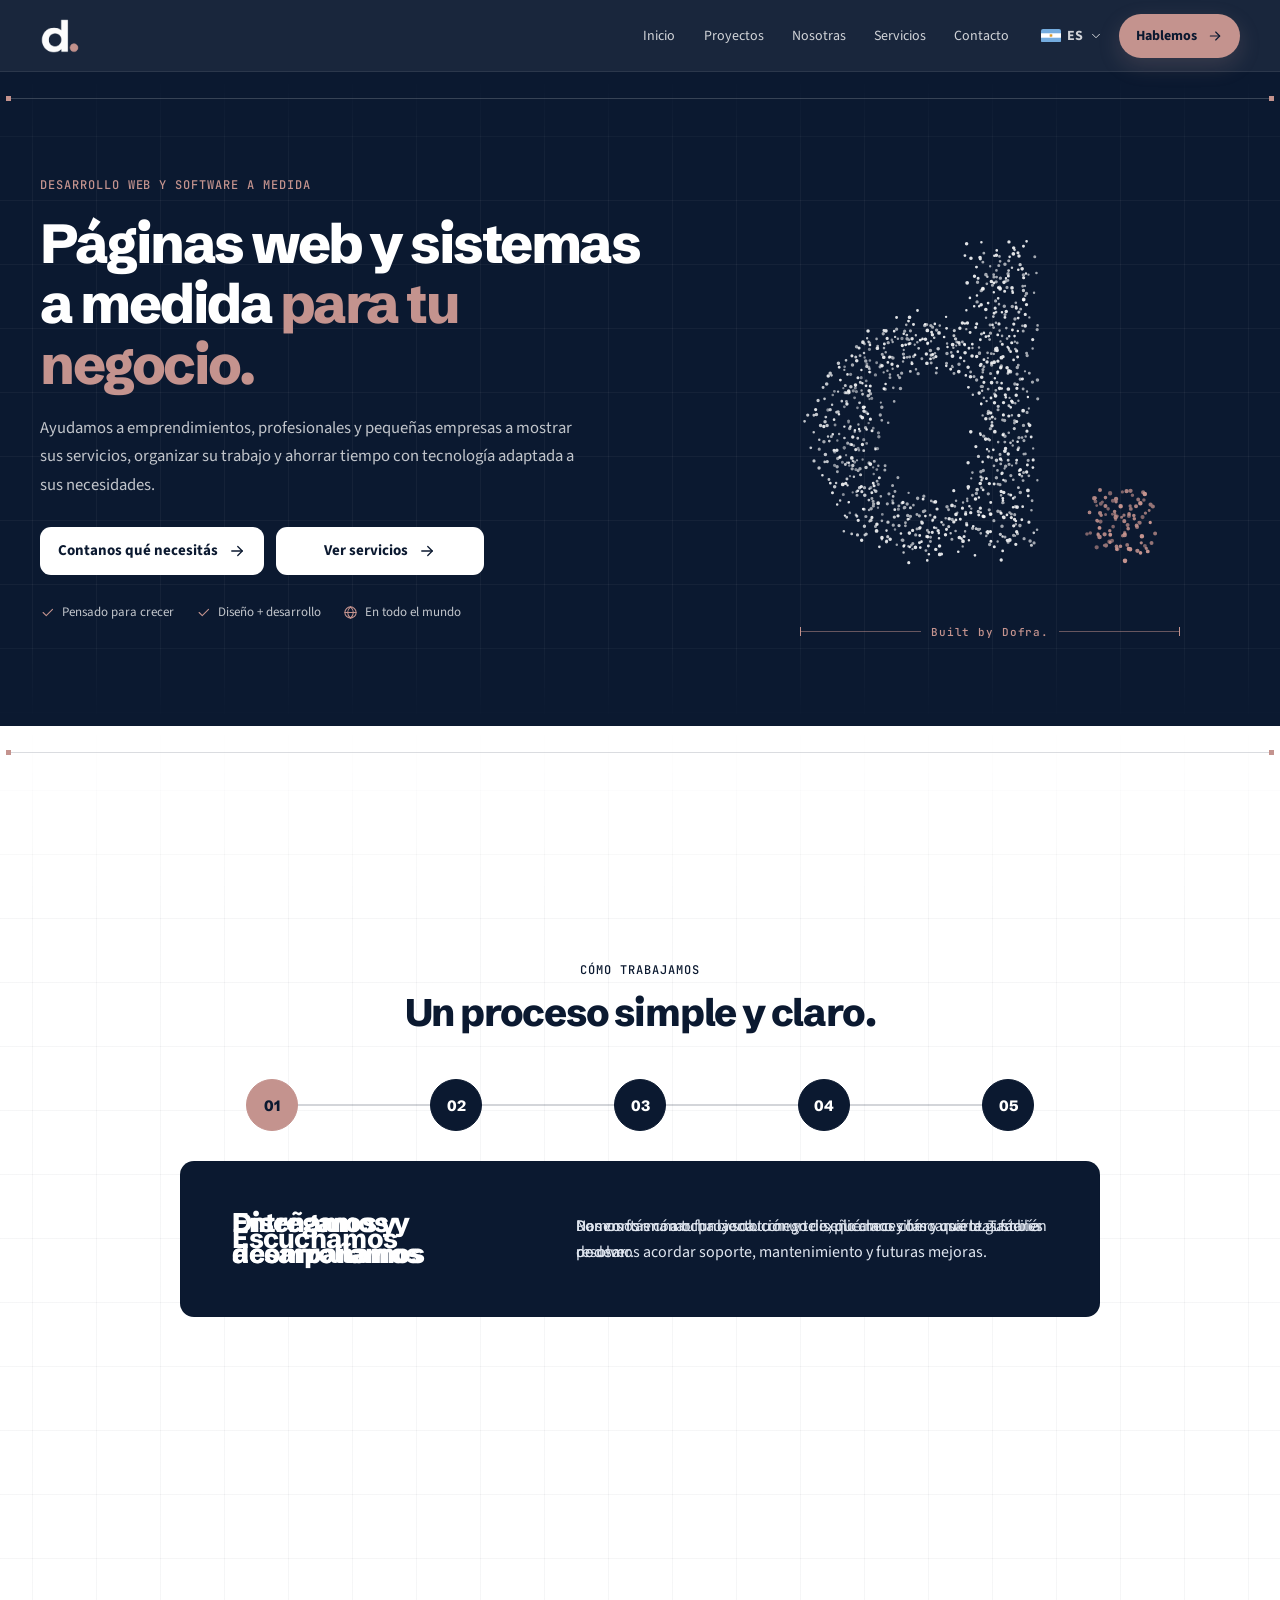
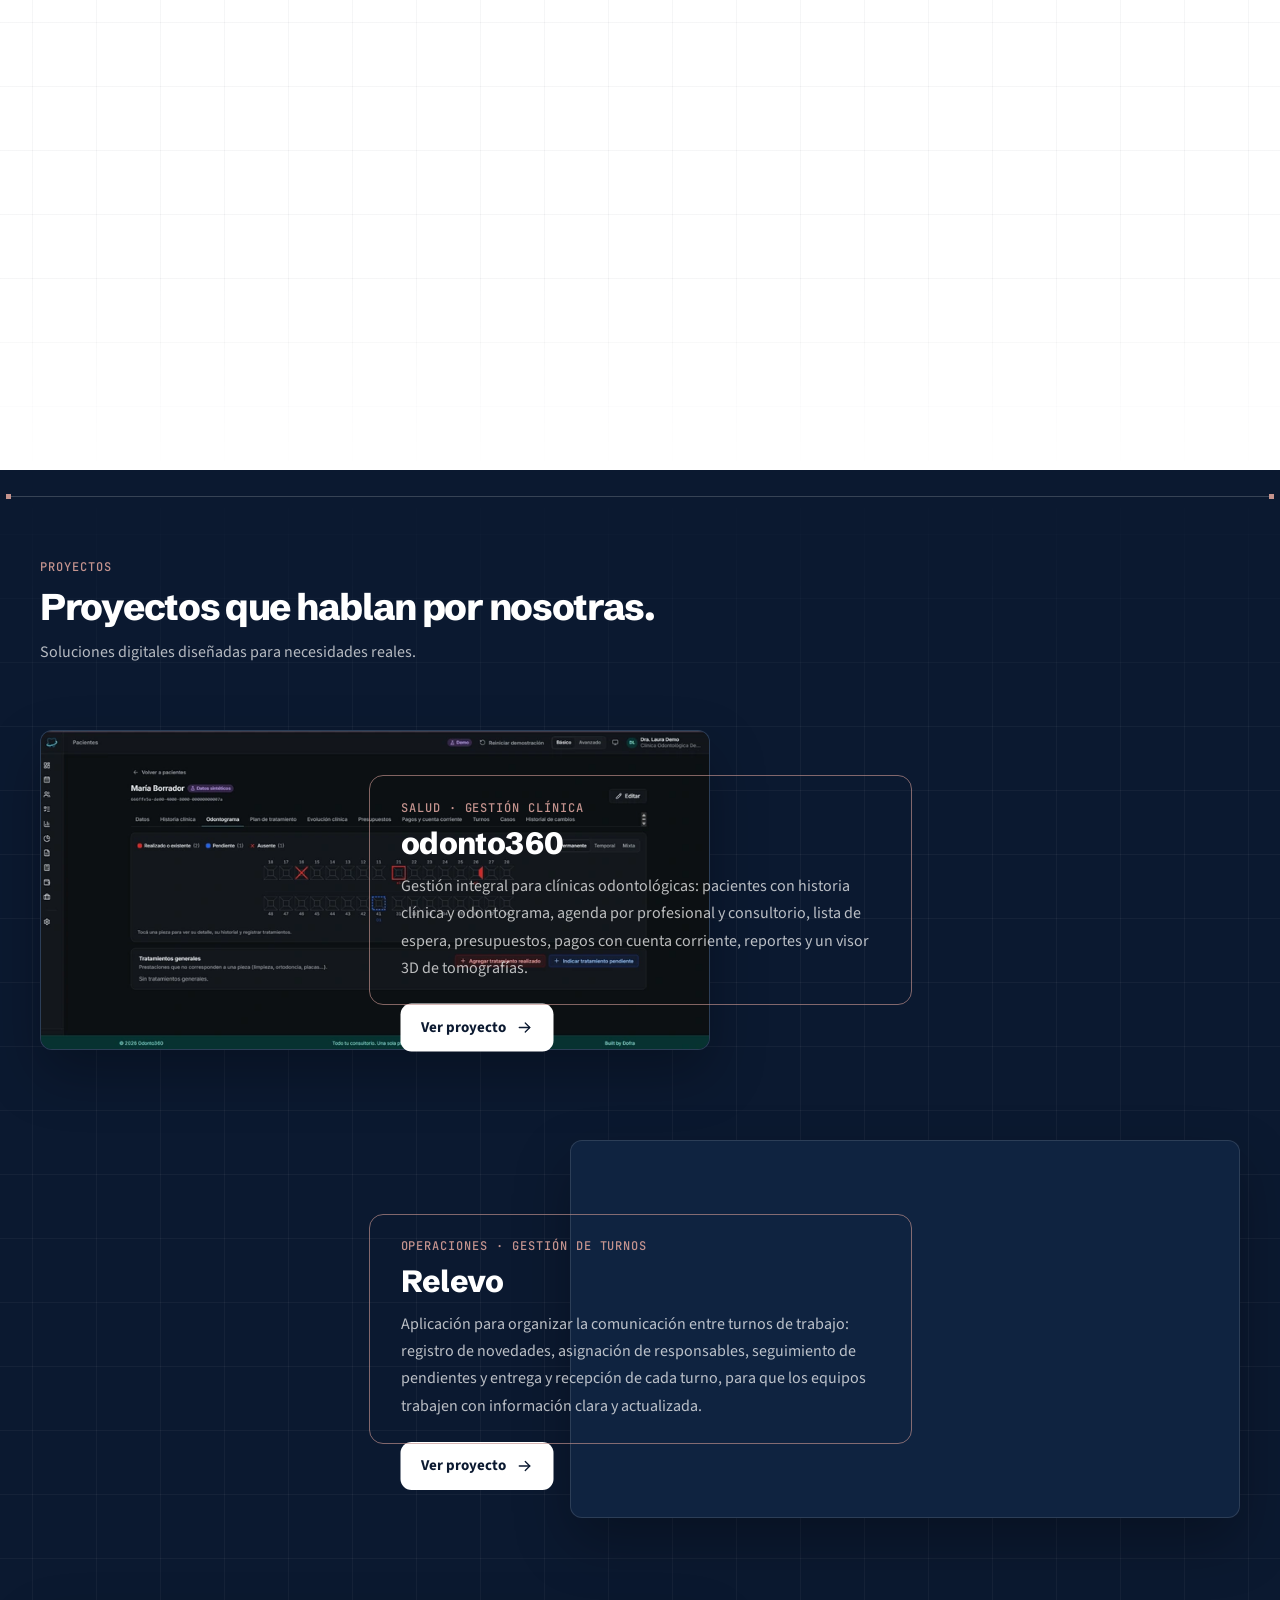
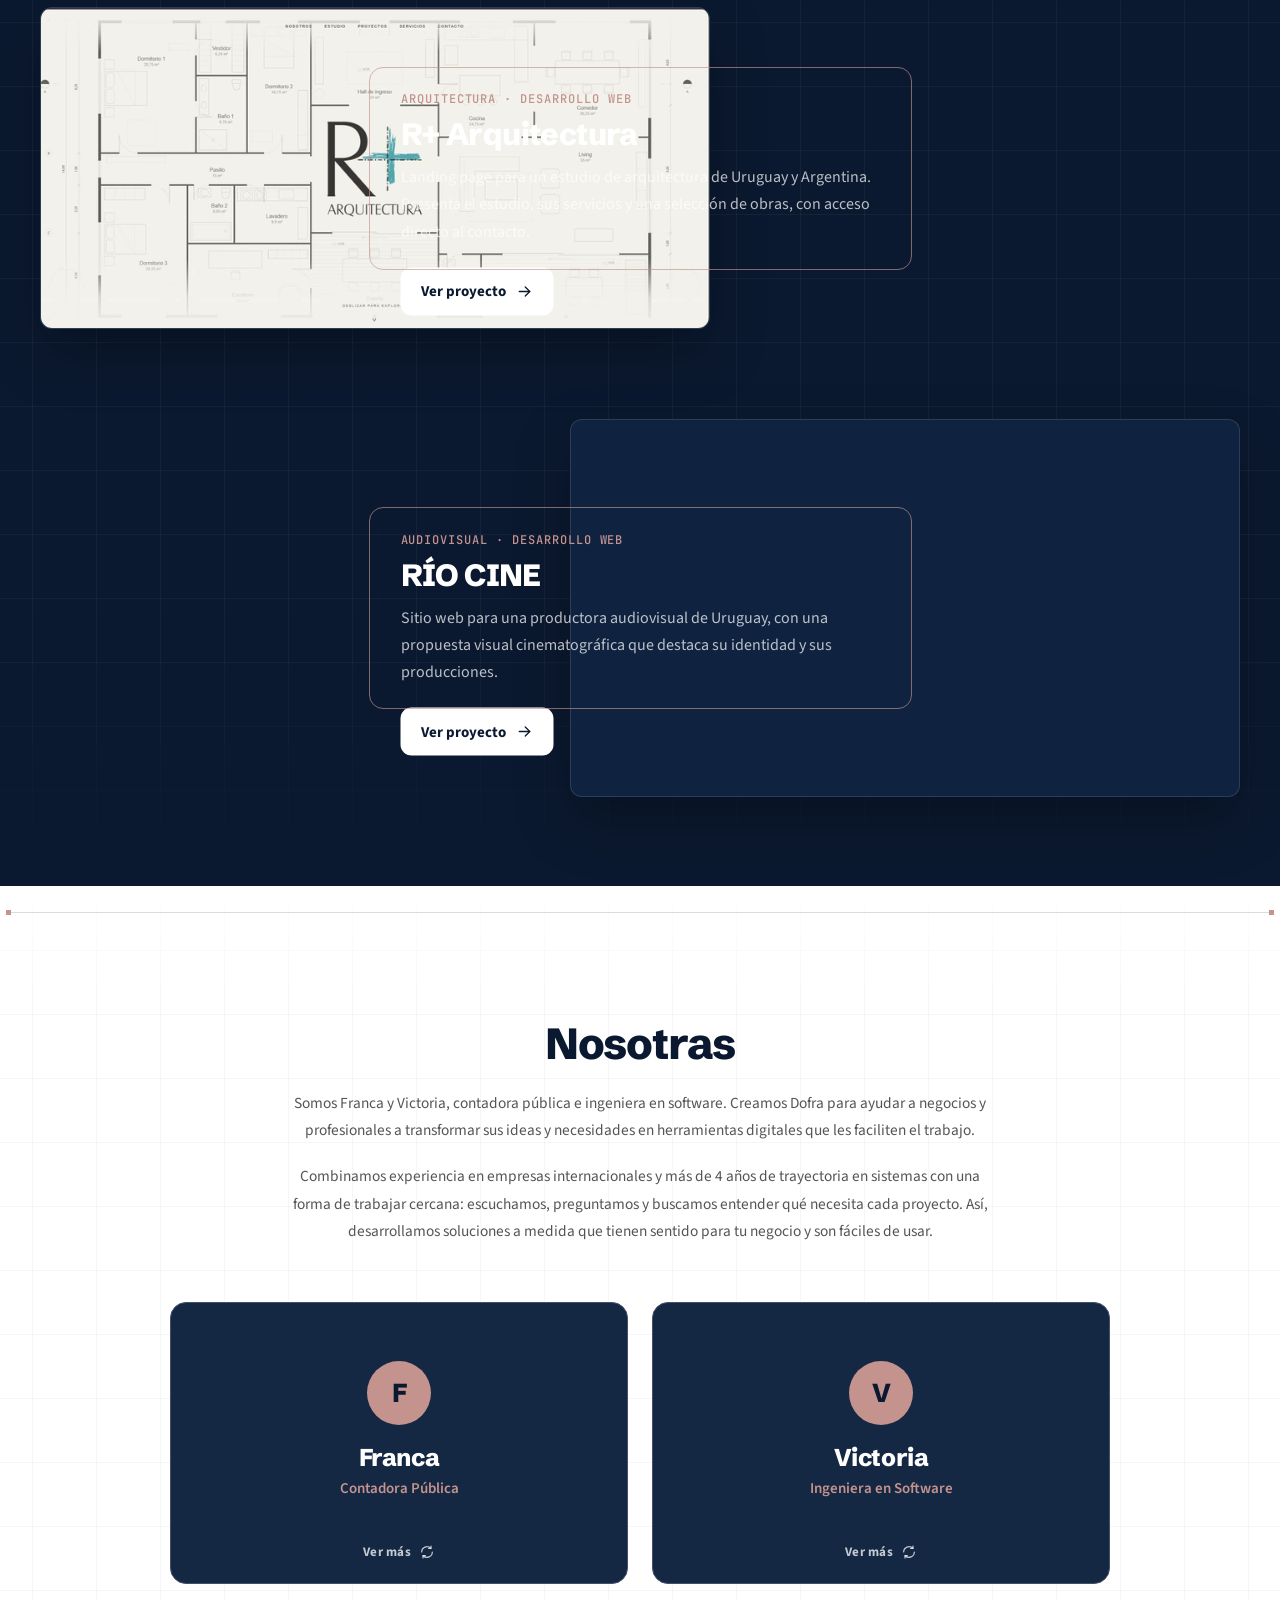
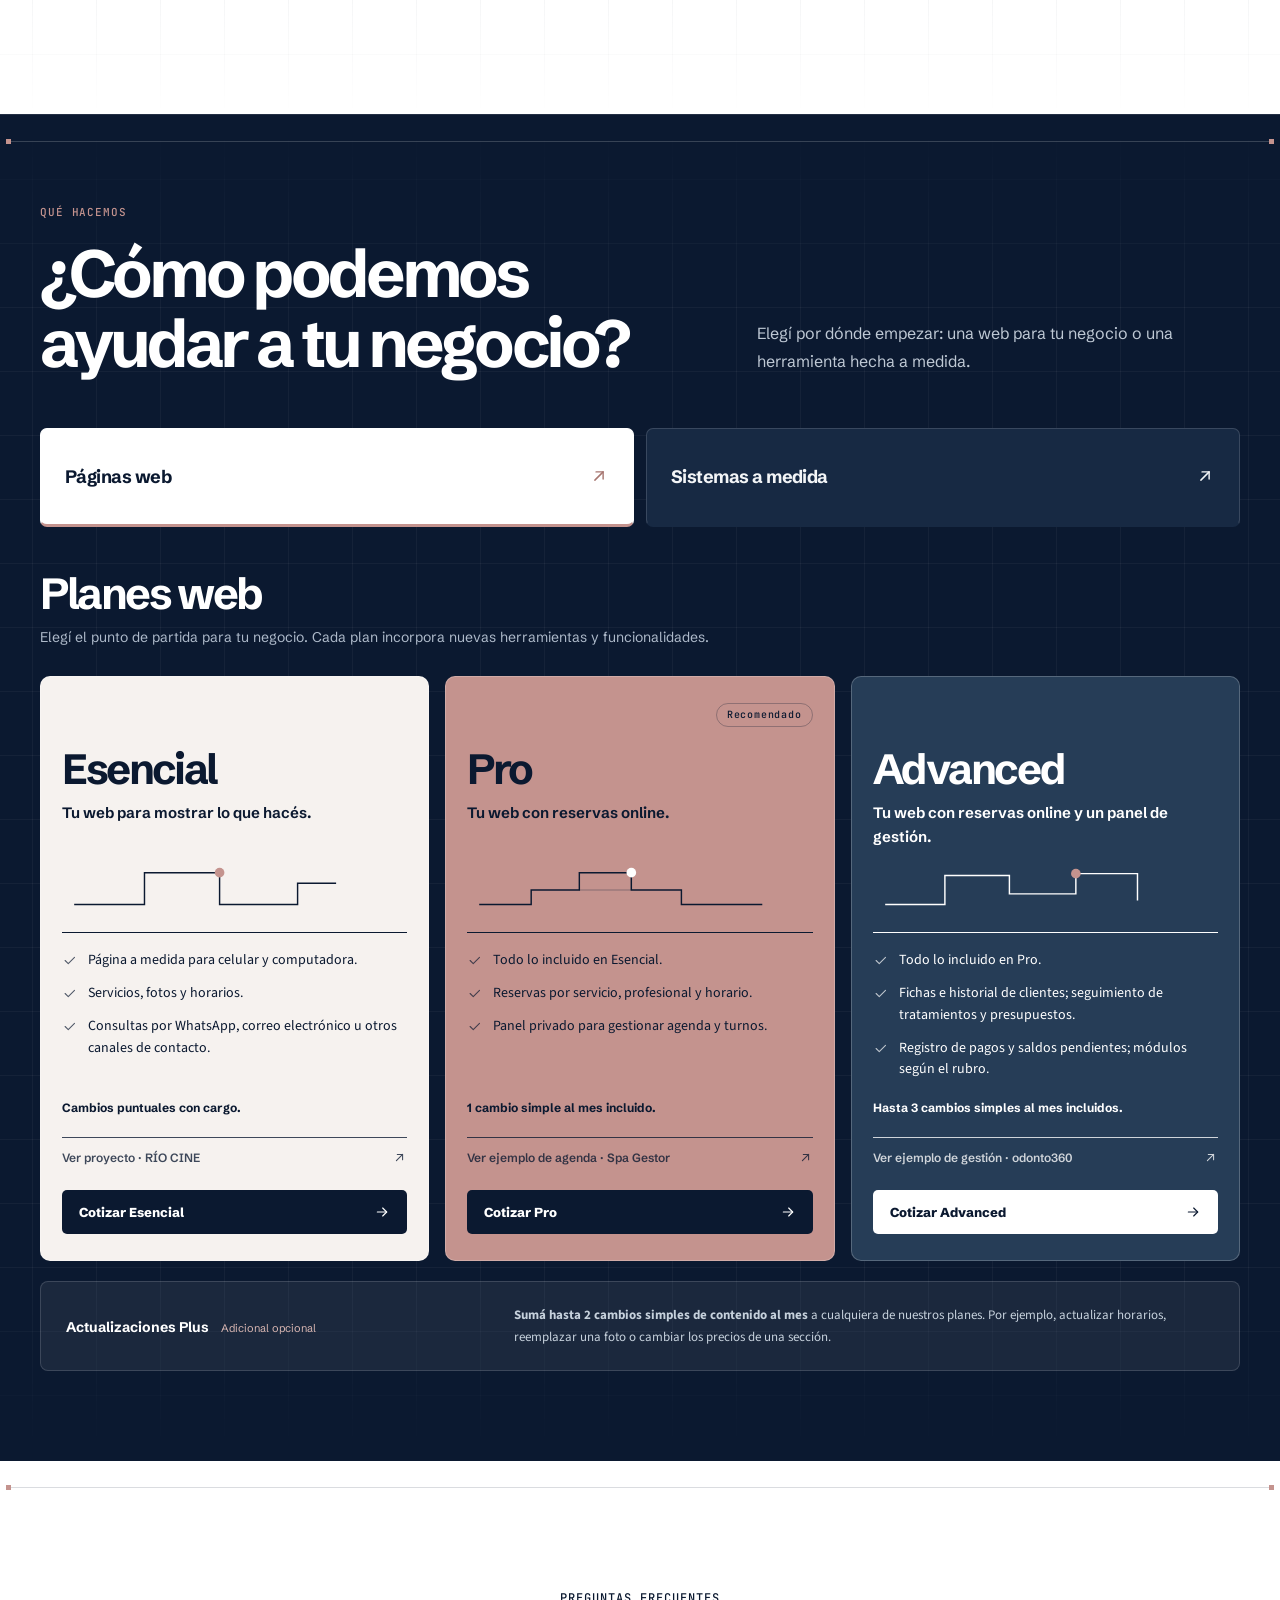
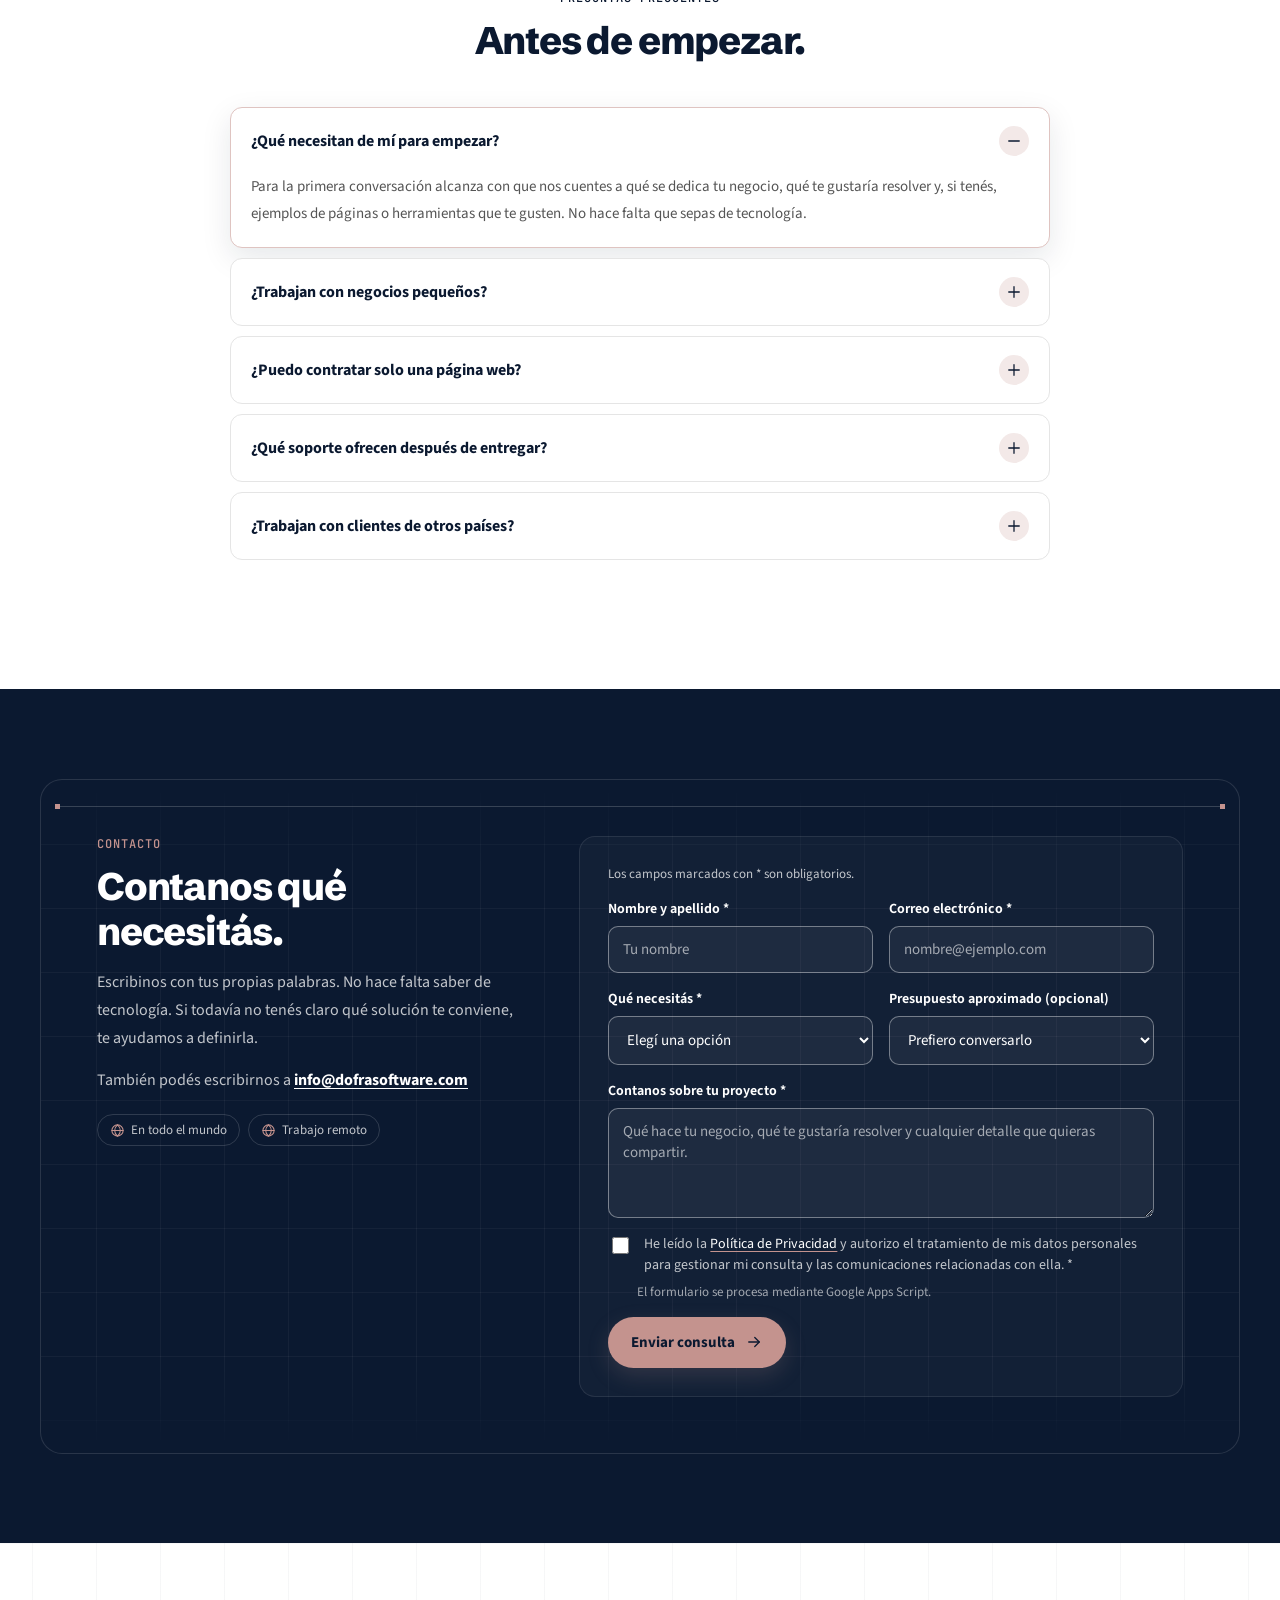
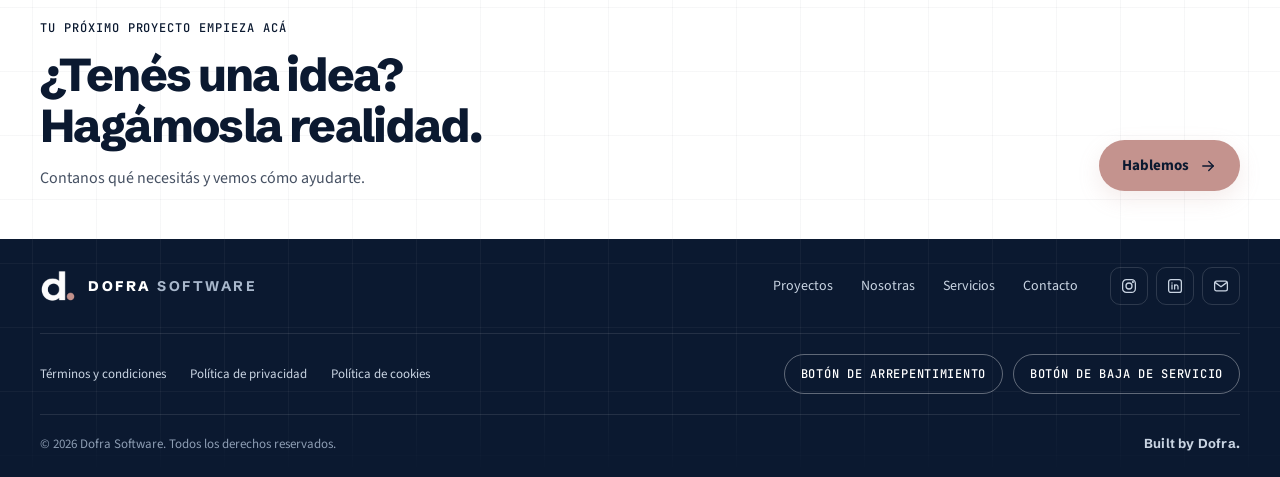
==== commit 7a5d5613: "Publicar sitio desde dofra@0d1c524" ====
--- a/index.html
+++ b/index.html
@@ -16,8 +16,8 @@
     <link rel="preload" href="/fonts/manrope-latin.woff2" as="font" type="font/woff2" crossorigin />
     <link rel="preload" href="/fonts/schibsted-grotesk-latin.woff2" as="font" type="font/woff2" crossorigin />
     <link rel="preload" href="/fonts/source-sans-3-latin.woff2" as="font" type="font/woff2" crossorigin />
-    <script type="module" crossorigin src="/assets/index-Dt0yDUn6.js"></script>
-    <link rel="stylesheet" crossorigin href="/assets/index-CkWA0-2q.css">
+    <script type="module" crossorigin src="/assets/index-CR5kh7Hk.js"></script>
+    <link rel="stylesheet" crossorigin href="/assets/index-CxBe3ANr.css">
   </head>
   <body>
     <div id="root"></div>
--- a/assets/index-CxBe3ANr.css
+++ b/assets/index-CxBe3ANr.css
@@ -0,0 +1 @@
+.services{--svc-ease: cubic-bezier(.2, .8, .2, 1);--svc-muted: #BEC8D4;background:var(--brand-bg);color:#fff;border-top:1px solid #FFFFFF1A;font-family:var(--font-display)}.services :focus-visible{outline:3px solid #F0C7BE;outline-offset:4px}.svc-intro{display:grid;grid-template-columns:1fr .72fr;align-items:end;gap:45px;margin-bottom:42px}.svc-kicker{margin:0 0 20px;font-size:11px;font-weight:800;letter-spacing:.21em;text-transform:uppercase;color:var(--brand-dot)}.svc-intro h2{max-width:760px;font-size:clamp(40px,5.2vw,72px);font-weight:700;line-height:1.05;letter-spacing:-.065em}.svc-intro>p{max-width:500px;margin-bottom:4px;font-size:16px;line-height:1.75;color:var(--svc-muted)}.svc-switcher{display:flex;gap:12px;padding:7px 0 9px}.svc-switch{width:50%;min-height:99px;padding:26px 24px;display:flex;align-items:center;justify-content:space-between;gap:12px;text-align:left;font-family:inherit;color:#f3f5f7;background:#172943;border:1px solid #FFFFFF26;border-bottom:3px solid transparent;border-radius:7px;cursor:pointer;transition:background-color .35s ease,color .35s ease,border-color .35s ease,transform .35s ease}.svc-switch strong{font-size:18px;letter-spacing:-.03em}.svc-switch[aria-selected=true]{background:#fff;color:var(--brand-bg);border-color:#fff;border-bottom-color:var(--brand-dot)}.svc-switch-arrow{display:inline-flex;flex:none;rotate:-45deg;transition:transform .3s var(--svc-ease),color .35s ease}.svc-switch[aria-selected=true] .svc-switch-arrow{color:#a77670}@media(hover:hover){.svc-switch:hover:not([aria-selected=true]){background:#223954;border-color:#fff6;transform:translateY(-2px)}.svc-switch:hover .svc-switch-arrow{transform:translate(4px)}}.svc-panel{padding-top:58px}.svc-panel:focus{outline:none}.svc-panel[hidden]{display:none}.svc-panel:not([hidden]){animation:svc-panel-in .5s var(--svc-ease)}.svc-panel-head{margin-bottom:32px}.svc-panel-head h3{margin-bottom:10px;font-size:clamp(32px,3.4vw,46px);font-weight:700;letter-spacing:-.055em}.svc-panel-head p{max-width:680px;font-size:14px;line-height:1.65;color:#aebaca}.svc-plan-controls{display:none}.svc-cards{display:grid;grid-template-columns:repeat(3,minmax(0,1fr));grid-template-rows:repeat(8,auto);gap:0 16px;list-style:none;margin:0;padding:0}.svc-card{--focus: var(--brand-bg);position:relative;isolation:isolate;overflow:hidden;min-width:0;grid-row:span 8;display:grid;grid-template-rows:subgrid;padding:30px;border-radius:10px;border:1px solid #FFFFFF38;background:#f6f2ef;color:var(--brand-bg);transition:transform .42s var(--svc-ease),box-shadow .42s var(--svc-ease),border-color .42s ease}.svc-card:before{content:"";position:absolute;top:-1px;right:-1px;bottom:-1px;left:-1px;z-index:0;pointer-events:none;background:linear-gradient(120deg,transparent 34%,#FFFFFF52 50%,transparent 66%);transform:translate(-130%);transition:transform .85s cubic-bezier(.2,.7,.2,1)}.svc-card>*{position:relative;z-index:1}.svc-card.is-pro{background:var(--brand-dot)}.svc-card.is-advanced{--focus: #FFFFFF;background:#263d57;color:#fff}.svc-card :focus-visible{outline-color:var(--focus);outline-offset:3px}@media(hover:hover){.svc-card:hover{transform:translateY(-9px);box-shadow:0 25px 65px #0003}.svc-card:hover:before{transform:translate(140%)}.svc-card:hover .svc-graphic svg{transform:translate(7px)}}@media(prefers-reduced-motion:no-preference){.svc-card.is-touched{transform:translateY(-9px);box-shadow:0 25px 65px #0003}.svc-card.is-touched:before{transform:translate(140%)}.svc-card.is-touched .svc-graphic svg{transform:translate(7px)}}.svc-card-top{display:flex;justify-content:flex-end;min-height:30px}.svc-pill{padding:7px 10px;border:1px solid #0B193049;border-radius:50px;font-size:10px;font-weight:800;letter-spacing:.03em}.svc-card h4{margin:20px 0 12px;font-size:clamp(31px,3.3vw,47px);font-weight:700;line-height:1.05;letter-spacing:-.06em}.svc-tagline{margin:0;font-size:15px;font-weight:650;line-height:1.55}.svc-graphic{height:55px;display:flex;align-items:center;margin:20px 0 16px;overflow:hidden}.svc-graphic svg{width:100%;max-width:320px;height:54px;overflow:visible;transition:transform .45s var(--svc-ease)}.svc-features{display:grid;align-content:start;gap:12px;margin:0;padding:21px 0 0;list-style:none;border-top:1px solid currentColor}.svc-features li{display:grid;grid-template-columns:16px 1fr;gap:10px;font-family:var(--font-body);font-size:14px;line-height:1.55}.svc-features svg{margin-top:3px;opacity:.7}.svc-changes{margin:20px 0 0;align-self:start;font-size:12px;font-weight:700;line-height:1.5}.svc-card-foot{padding-top:25px}.svc-example{display:flex;align-items:center;justify-content:space-between;gap:12px;padding:13px 0;border-top:1px solid currentColor;font-size:12px;font-weight:600;opacity:.78;transition:opacity .25s ease}.svc-example:hover{opacity:1}.svc-example-arrow{display:inline-flex;flex:none;rotate:-45deg;transition:transform .25s var(--svc-ease)}.svc-example:hover .svc-example-arrow{transform:translate(3px)}.svc-quote{display:flex;align-items:center;justify-content:space-between;gap:10px;margin-top:15px;padding:15px 17px;border-radius:5px;background:var(--brand-bg);color:#fff;font-size:13px;font-weight:800;transition:background-color .25s ease}.svc-quote:hover{background:#16294a}.svc-quote-arrow{display:inline-flex;flex:none;transition:transform .25s var(--svc-ease)}.svc-quote:hover .svc-quote-arrow{transform:translate(5px)}.svc-card.is-advanced .svc-quote{background:#fff;color:var(--brand-bg)}.svc-card.is-advanced .svc-quote:hover{background:#eef2f7}.svc-plus{display:flex;align-items:center;justify-content:space-between;gap:30px;margin-top:20px;padding:22px 25px;background:#fff1;border:1px solid #FFFFFF25;border-radius:8px}.svc-plus-head{flex:none}.svc-plus-head strong{font-size:14px}.svc-plus-head small{margin-left:12px;font-size:11px;color:#d8b6b2}.svc-plus>p:last-child{max-width:700px;font-family:var(--font-body);font-size:13px;line-height:1.7;color:#c6d1dc}.svc-system{position:relative;overflow:hidden;display:grid;grid-template-columns:1fr 280px;gap:32px;align-items:center;min-height:410px;padding:clamp(30px,5vw,70px);border-radius:12px;background:#f1e7e3;color:var(--brand-bg)}.svc-system :focus-visible{outline-color:var(--brand-bg)}.svc-system-kicker{font-size:11px;font-weight:800;letter-spacing:.21em;text-transform:uppercase;color:#98645f}.svc-system h3{max-width:720px;margin:18px 0 17px;font-size:clamp(35px,5vw,61px);font-weight:700;line-height:1.12;letter-spacing:-.06em}.svc-system h3 span{display:block}.svc-system p:not(.svc-system-kicker){max-width:670px;font-family:var(--font-body);font-size:15px;line-height:1.8;color:#47566a}.svc-system .svc-quote{width:fit-content;min-width:240px;margin-top:28px}.svc-design{position:relative;width:260px;height:260px;margin:auto}.svc-design i{position:absolute;top:0;right:0;bottom:0;left:0;border:1px solid #0B19305E;border-radius:7px;animation:svc-float 7s ease-in-out infinite}.svc-design i:nth-child(2){top:28px;right:28px;bottom:28px;left:28px;transform:rotate(-11deg);animation-delay:-1s}.svc-design i:nth-child(3){top:55px;right:55px;bottom:55px;left:55px;transform:rotate(12deg);animation-delay:-2s;background:#0b19300b}.svc-design i:nth-child(4){top:83px;right:83px;bottom:83px;left:83px;border:0;background:var(--brand-dot);animation-delay:-3s}.svc-design:before,.svc-design:after{content:"";position:absolute;z-index:1;width:14px;height:14px;background:var(--brand-bg)}.svc-design:before{left:-7px;top:-7px}.svc-design:after{right:-7px;bottom:-7px}@media(prefers-reduced-motion:no-preference){.svc-cards[data-reveal].is-visible{animation:none}.svc-cards:not(.is-visible) .svc-draw{stroke-dasharray:360;stroke-dashoffset:360}.svc-cards.is-visible .svc-draw{stroke-dasharray:360;animation:svc-draw 2.4s ease calc(var(--i) * .12s + .2s) both}.svc-cards.is-visible .svc-dot{animation:svc-glow 3s ease-in-out infinite}.svc-cards.is-visible>.svc-card{animation:svc-card-in .7s var(--svc-ease) calc(var(--i) * 90ms) both}}@keyframes svc-draw{0%{stroke-dashoffset:360}to{stroke-dashoffset:0}}@keyframes svc-glow{50%{opacity:.35}}@keyframes svc-float{50%{translate:0 -11px;rotate:2deg}}@keyframes svc-card-in{0%{opacity:0;translate:0 24px}}@keyframes svc-panel-in{0%{opacity:0;translate:0 8px}}@media not (max-width:1070px){.svc-card-foot{grid-row:span 2;display:grid;grid-template-rows:subgrid}}@media(not (max-width:1070px))and (max-height:950px){#paginas-web{--plan-space: clamp(0px, calc((100svh - var(--header-h) - 650px) * .075), 12px);padding-top:calc(18px + var(--plan-space))}#paginas-web .svc-panel-head{margin-bottom:calc(15px + var(--plan-space))}#paginas-web .svc-panel-head h3{margin-bottom:6px}.svc-card{padding:calc(14px + var(--plan-space)) clamp(16px,1.65vw,28px)}.svc-card-top{min-height:24px}.svc-pill{padding-block:4px}.svc-card h4{margin-block:calc(8px + var(--plan-space)) calc(6px + var(--plan-space) * .35)}.svc-graphic{height:calc(40px + var(--plan-space));margin-block:calc(8px + var(--plan-space) * .65)}.svc-graphic svg{height:100%}.svc-features{gap:calc(7px + var(--plan-space) * .35);padding-top:calc(10px + var(--plan-space) * .65)}.svc-changes{margin-top:calc(10px + var(--plan-space) * .65)}.svc-card-foot{padding-top:calc(10px + var(--plan-space) * .85)}.svc-example{padding-block:calc(7px + var(--plan-space) * .4)}.svc-card .svc-quote{margin-top:calc(8px + var(--plan-space) * .45);padding-block:calc(9px + var(--plan-space) * .4);min-height:44px}}@media(max-width:1070px){.svc-intro{grid-template-columns:1fr}.svc-intro>p{max-width:690px}.svc-cards{grid-template-columns:1fr 1fr;grid-template-rows:none;gap:16px}.svc-card{grid-row:auto;display:flex;flex-direction:column}.svc-card.is-advanced{grid-column:span 2}.svc-changes{align-self:auto}.svc-card-foot{margin-top:auto}.svc-system{grid-template-columns:1fr 210px}.svc-design{transform:scale(.8)}}@media(max-width:680px){.svc-intro{gap:22px;margin-bottom:30px}.svc-intro>p{font-size:15px}.svc-switcher{gap:8px}.svc-switch{min-height:84px;padding:17px 12px}.svc-switch strong{font-size:14px}.svc-panel{padding-top:40px}.svc-plan-controls{display:grid;grid-template-columns:repeat(3,minmax(0,1fr));gap:4px;margin-bottom:12px;padding:4px;border:1px solid #FFFFFF26;border-radius:8px}.svc-plan-controls button{min-height:44px;min-width:0;padding:4px;border:0;border-radius:5px;background:transparent;color:#fff;font-size:14px;font-weight:700;overflow-wrap:anywhere}.svc-plan-controls button[aria-current=true]{background:#fff;color:var(--brand-bg)}.svc-plan-controls button:focus-visible{outline-offset:-3px}.svc-cards{position:relative;grid-template-columns:none;grid-auto-flow:column;grid-auto-columns:100%;gap:12px;overflow-x:auto;overscroll-behavior-x:contain;scroll-snap-type:x mandatory;scrollbar-width:none}.svc-card,.svc-card.is-advanced{grid-column:auto;padding:26px;scroll-snap-align:start}.svc-cards{padding-block:12px 40px;margin-block:-12px -40px}.svc-plus{position:relative;z-index:1}.svc-card-foot{margin-top:auto}.svc-card .svc-example,.svc-card .svc-quote{overflow-wrap:anywhere}.svc-card h4{font-size:38px;margin-top:14px}.svc-plus{display:block}.svc-plus>p:last-child{margin-top:12px}.svc-system{grid-template-columns:1fr;min-height:0;padding:30px 22px}.svc-system h3{font-size:34px}.svc-system .svc-quote{width:100%;min-width:0}.svc-design{order:-1;width:130px;height:130px;margin:0 0 4px;opacity:.55}.svc-design i:nth-child(2){top:14px;right:14px;bottom:14px;left:14px}.svc-design i:nth-child(3){top:28px;right:28px;bottom:28px;left:28px}.svc-design i:nth-child(4){top:42px;right:42px;bottom:42px;left:42px}}@media(max-width:680px)and (prefers-reduced-motion:no-preference){.svc-cards{scroll-behavior:smooth}}:where(main>section,.footer,.contact-panel){position:relative;isolation:isolate}:where(.contact-panel){overflow:hidden}.tg{--tg-cell: 64px;--tg-ease: cubic-bezier(.65, 0, .35, 1);--tg-line: #FFFFFF0B;--tg-guide: #FFFFFF14;--tg-rule: #FFFFFF2E;position:absolute;top:0;right:0;bottom:0;left:0;z-index:-1;pointer-events:none;overflow:hidden}.tg-light{--tg-line: #0B19300A;--tg-guide: #0B193012;--tg-rule: #0B193026}.tg-grid{position:absolute;top:0;right:0;bottom:0;left:0;background-image:linear-gradient(to right,var(--tg-line) 1px,transparent 1px),linear-gradient(to bottom,var(--tg-line) 1px,transparent 1px);background-size:var(--tg-cell) var(--tg-cell);background-position:50% 0;-webkit-mask-image:linear-gradient(to bottom,transparent,#000 14%,#000 86%,transparent);mask-image:linear-gradient(to bottom,transparent,#000 14%,#000 86%,transparent);opacity:0;transition:opacity 1.4s ease}.tg-frame{position:absolute;top:0;right:0;bottom:0;left:0;width:min(var(--wide-container),100% - 2 * var(--gutter));margin-inline:auto}.tg-v{position:absolute;top:0;bottom:0;width:1px;background:var(--tg-guide);transform:scaleY(0);transform-origin:50% 0;transition:transform 1.3s var(--tg-ease)}.tg-v-start{left:0}.tg-v-end{right:0;transition-delay:.12s}.tg-rule{position:absolute;left:0;right:0;top:clamp(14px,2.2vw,26px);height:1px;background:var(--tg-rule);transform:scaleX(0);transform-origin:0 50%;transition:transform 1.1s var(--tg-ease) .15s}.tg-mark{position:absolute;top:calc(clamp(14px,2.2vw,26px) - 2px);width:5px;height:5px;background:var(--brand-dot);opacity:0;transform:scale(0);transition:opacity .3s ease,transform .45s cubic-bezier(.2,.8,.2,1)}.tg-mark-start{left:-2px;transition-delay:.2s}.tg-mark-end{right:-2px;transition-delay:1.15s}.tg.is-drawn .tg-grid{opacity:1}.tg.is-drawn :is(.tg-v,.tg-rule){transform:none}.tg.is-drawn .tg-mark{opacity:1;transform:none}.tg-aim-x,.tg-aim-y,.tg-aim-dot{position:absolute;opacity:0;transition:opacity .4s ease,transform .35s cubic-bezier(.2,.8,.2,1)}.tg-aim-x{left:0;right:0;top:0;height:1px;background:#ffffff12;transform:translateY(var(--tg-y, 0))}.tg-aim-y{top:0;bottom:0;left:0;width:1px;background:#ffffff12;transform:translate(var(--tg-x, 0))}.tg-aim-dot{left:-3px;top:-3px;width:7px;height:7px;border:1px solid var(--brand-dot);transform:translate(var(--tg-x, 0),var(--tg-y, 0)) rotate(45deg)}.tg.is-aiming :is(.tg-aim-x,.tg-aim-y,.tg-aim-dot){opacity:1}.hero-visual{position:relative}.tg-measure{position:absolute;left:12%;right:12%;bottom:2%;display:flex;align-items:center;gap:10px;pointer-events:none;font-size:11px;font-weight:600;letter-spacing:.08em;color:var(--brand-dot);white-space:nowrap}.tg-measure i{flex:1;height:1px;background:#c4938e80;position:relative;transform:scaleX(0);transition:transform 1s var(--tg-ease, ease) .9s}.tg-measure i:first-child{transform-origin:100% 50%}.tg-measure i:last-child{transform-origin:0 50%}.tg-measure i:before{content:"";position:absolute;top:-4px;width:1px;height:9px;background:var(--brand-dot)}.tg-measure i:first-child:before{left:0}.tg-measure i:last-child:before{right:0}.tg-measure span{opacity:0;transition:opacity .6s ease 1.5s}.hero:has(.tg.is-drawn) .tg-measure i{transform:none}.hero:has(.tg.is-drawn) .tg-measure span{opacity:1}@media(hover:hover)and (pointer:fine){main :is(h1,h2)[id$=-titulo]{position:relative}main :is(h1,h2)[id$=-titulo]:before{content:"";position:absolute;top:-10px;right:-14px;bottom:-10px;left:-14px;pointer-events:none;border:1px solid #C4938E99;background:linear-gradient(var(--brand-dot) 0 0) left top / 5px 5px no-repeat,linear-gradient(var(--brand-dot) 0 0) right top / 5px 5px no-repeat,linear-gradient(var(--brand-dot) 0 0) left bottom / 5px 5px no-repeat,linear-gradient(var(--brand-dot) 0 0) right bottom / 5px 5px no-repeat;background-origin:border-box;opacity:0;transform:scale(.985);transition:opacity .3s ease,transform .45s cubic-bezier(.2,.8,.2,1)}main :is(h1,h2)[id$=-titulo]:hover:before{opacity:1;transform:none}.hero h1[data-size]:after{content:attr(data-size);position:absolute;left:calc(100% + 24px);bottom:-10px;white-space:nowrap;pointer-events:none;padding:3px 6px;background:var(--brand-dot);color:var(--brand-bg);font-family:var(--font-mono);font-size:10px;font-weight:700;line-height:1;letter-spacing:.06em;font-variant-numeric:tabular-nums;opacity:0;transform:translateY(-3px);transition:opacity .3s ease .05s,transform .35s ease .05s}.hero h1:hover:after{opacity:1;transform:none}.work-shot{position:relative}.work-shot:after{content:"";position:absolute;top:18px;right:18px;bottom:18px;left:18px;pointer-events:none;z-index:1;--c: var(--brand-dot);background:linear-gradient(var(--c) 0 0) left top / 16px 1px no-repeat,linear-gradient(var(--c) 0 0) left top / 1px 16px no-repeat,linear-gradient(var(--c) 0 0) right top / 16px 1px no-repeat,linear-gradient(var(--c) 0 0) right top / 1px 16px no-repeat,linear-gradient(var(--c) 0 0) left bottom / 16px 1px no-repeat,linear-gradient(var(--c) 0 0) left bottom / 1px 16px no-repeat,linear-gradient(var(--c) 0 0) right bottom / 16px 1px no-repeat,linear-gradient(var(--c) 0 0) right bottom / 1px 16px no-repeat;opacity:0;transition:opacity .3s ease,inset .45s cubic-bezier(.2,.8,.2,1)}.work-item:hover .work-shot:after{opacity:1;top:10px;right:10px;bottom:10px;left:10px}}@media(max-width:600px){.tg{--tg-cell: 48px}.tg-measure{display:none}}:root{--tg-clearance: clamp(24px, 3vw, 48px);--tg-content-width: var(--container)}@media(min-width:2560px){:root{--tg-clearance: 64px}}@media(min-width:768px)and (max-width:1024px){:root{--tg-clearance: 24px}}:where(.hero,.services,.footer){--tg-content-width: var(--wide-container)}.tg-frame{width:min(calc(var(--tg-content-width) + 2 * var(--tg-clearance)),calc(100% - 16px))}.tg-v{display:none}@media(min-width:1360px){.tg-v{display:block}.hero .tg-v,.services .tg-v,.footer .tg-v{display:none}}@media(min-width:1600px){.hero .tg-v,.services .tg-v,.footer .tg-v{display:block}}.contact-panel .tg-v{display:none}.contact-panel .tg-frame{width:calc(100% - 32px)}@media(max-width:767px){.tg-frame{width:calc(100% - 2 * var(--gutter))}.tg-v{display:none!important}}.legal{--legal-text: #2C3648;--legal-field: #6E7787;background:var(--bg)}.legal-hero{background:var(--brand-bg);color:#fff;padding-block:clamp(28px,4vw,48px) clamp(36px,5vw,64px)}.legal-back{display:inline-flex;align-items:center;gap:8px;min-height:44px;font-size:14px;color:#c9d4e2;transition:color .2s}.legal-back:hover{color:var(--brand-dot)}.legal-kicker{margin-top:clamp(16px,2.5vw,28px);font-family:var(--font-mono);font-size:12px;font-weight:500;letter-spacing:.08em;text-transform:uppercase;color:var(--brand-dot)}.legal-hero h1{margin-top:12px;font-family:var(--font-display);font-weight:800;font-size:clamp(30px,4.2vw,50px);line-height:1.1;letter-spacing:-.03em;overflow-wrap:break-word}.legal-updated{margin-top:16px;font-size:15px;color:#c9d4e2}.legal-lead{margin-top:16px;max-width:64ch;font-size:17px;line-height:1.65;color:#dce3ed}.legal-translation{margin-top:18px;max-width:70ch;padding-left:14px;border-left:2px solid var(--brand-dot);font-size:14px;line-height:1.6;color:#c9d4e2}.legal-hero :focus-visible{outline-color:#fff}.legal-layout{display:grid;gap:28px;padding-block:clamp(28px,4vw,56px) clamp(56px,7vw,104px)}.legal-body{max-width:72ch;min-width:0;color:var(--legal-text);font-size:17px;line-height:1.75}.legal-body section{scroll-margin-top:calc(var(--header-h) + 20px)}.legal-body section+section{margin-top:clamp(32px,4vw,44px)}.legal-body h2{font-family:var(--font-display);font-size:clamp(20px,2vw,23px);font-weight:700;line-height:1.3;letter-spacing:-.01em;color:var(--ink)}.legal-num{margin-right:4px;font-variant-numeric:tabular-nums;color:var(--muted)}.legal-body p,.legal-body ul{margin-top:12px}.legal-body ul{padding-left:1.25em;list-style:disc}.legal-body li+li{margin-top:6px}.legal-body li::marker{color:var(--brand-dot)}.legal a:not(.button):not(.legal-back){text-decoration:underline;text-decoration-color:var(--brand-dot);text-decoration-thickness:1px;text-underline-offset:3px;overflow-wrap:anywhere}.legal-body a:hover,.request-form a:hover,.request-receipt a:hover{text-decoration-color:currentColor}.legal-top{margin-top:clamp(40px,5vw,56px);padding-top:20px;border-top:1px solid var(--line);font-size:15px}.legal-top a{display:inline-flex;gap:6px;min-height:44px;align-items:center;color:var(--ink)}.legal-toc details{border:1px solid var(--line);border-radius:var(--radius-sm)}.legal-toc summary{display:flex;align-items:center;justify-content:space-between;min-height:48px;padding:0 16px;cursor:pointer;font-family:var(--font-mono);font-size:12px;letter-spacing:.08em;text-transform:uppercase;color:var(--ink);list-style:none}.legal-toc summary::-webkit-details-marker{display:none}.legal-toc summary:after{content:"";width:8px;height:8px;border:solid var(--ink);border-width:0 1.5px 1.5px 0;transform:rotate(45deg) translateY(-2px);transition:transform .2s}.legal-toc details[open] summary:after{transform:rotate(-135deg) translateY(-2px)}.legal-toc ol{padding:4px 16px 14px;font-size:15px;line-height:1.4}.legal-toc li a{display:flex;gap:6px;padding:7px 0;color:var(--legal-text);text-decoration:none!important}.legal-toc li a span{flex:none;min-width:1.6em;color:var(--muted);font-variant-numeric:tabular-nums}.legal-toc li a:hover{color:var(--ink)}@media(min-width:1000px){.legal-layout{grid-template-columns:240px minmax(0,72ch);gap:clamp(48px,6vw,88px);justify-content:start}.legal-hero-inner,.legal-layout,.legal-form-wrap{width:min(var(--container),100% - 2 * var(--gutter));max-width:none}.legal-toc{position:sticky;top:calc(var(--header-h) + 24px);align-self:start;max-height:calc(100vh - var(--header-h) - 48px);overflow-y:auto;scrollbar-width:thin;scrollbar-color:var(--line) transparent}.legal-toc details{border:0}.legal-toc summary{min-height:0;padding:0 0 12px;cursor:default;pointer-events:none;color:var(--muted)}.legal-toc summary:after{display:none}.legal-toc ol{padding:0;border-left:1px solid var(--line);font-size:14px}.legal-toc li a{padding:6px 0 6px 14px}}.legal-form-wrap{padding-block:clamp(28px,4vw,56px) clamp(56px,7vw,104px)}.request-form{display:grid;gap:18px;max-width:720px;color:var(--ink)}.request-intro{font-size:17px;line-height:1.6;color:var(--legal-text)}.request-required{font-size:14px;color:var(--muted)}.request-grid{display:grid;grid-template-columns:repeat(2,minmax(0,1fr));gap:18px}.request-form label{display:grid;gap:7px;min-width:0;font-size:14px;font-weight:650}.request-form input:not([type=checkbox]),.request-form textarea{width:100%;min-width:0;padding:12px 14px;border:1px solid var(--legal-field);border-radius:var(--radius-sm);background:#fff;color:var(--ink);font-size:16px;font-weight:400}.request-form textarea{resize:vertical;min-height:120px}.request-form input:focus-visible,.request-form textarea:focus-visible{outline:2px solid var(--ink);outline-offset:2px;border-color:var(--ink)}.request-privacy{font-size:14px;line-height:1.6;color:var(--legal-text)}.request-submit{display:flex;flex-wrap:wrap;align-items:center;gap:12px 18px}.request-submit .button-primary{box-shadow:none}.request-feedback{flex:1 1 260px;font-size:15px;line-height:1.55}.request-feedback:empty{display:none}.request-feedback.error{color:#9b1c1c}.request-receipt{max-width:720px;padding:clamp(20px,3vw,32px);border:1px solid var(--line);border-left:3px solid var(--brand-dot);border-radius:var(--radius-sm);color:var(--legal-text);font-size:16px;line-height:1.65}.request-receipt:focus{outline:none}.request-receipt:focus-visible{outline:2px solid var(--ink);outline-offset:4px}.request-receipt h2{font-family:var(--font-display);font-size:clamp(22px,2.4vw,28px);font-weight:800;letter-spacing:-.02em;color:var(--ink)}.request-receipt dl{display:grid;gap:12px;margin:20px 0}.request-receipt dl>div{display:grid;grid-template-columns:minmax(140px,200px) 1fr;gap:4px 16px;padding-bottom:12px;border-bottom:1px solid var(--line)}.request-receipt dt{font-family:var(--font-mono);font-size:12px;letter-spacing:.08em;text-transform:uppercase;color:var(--muted);padding-top:3px}.request-receipt dd{margin:0;color:var(--ink)}.request-id{font-family:var(--font-mono);font-size:18px;font-weight:600;letter-spacing:.02em}.request-receipt p+p{margin-top:8px}.request-again{margin-top:20px;min-height:44px;padding:0 18px;border:1px solid var(--legal-field);border-radius:100px;background:transparent;color:var(--ink);font-size:14px;font-weight:700}.request-again:hover{border-color:var(--ink)}@media(max-width:640px){.request-grid{grid-template-columns:1fr}.request-submit .button{width:100%}.request-receipt dl>div{grid-template-columns:1fr}}.request-form[hidden]{display:none}@font-face{font-family:Schibsted Grotesk;src:url(/fonts/schibsted-grotesk-latin.woff2) format("woff2");font-style:normal;font-weight:400 900;font-display:swap}@font-face{font-family:"Source Sans 3";src:url(/fonts/source-sans-3-latin.woff2) format("woff2");font-style:normal;font-weight:400 700;font-display:swap}@font-face{font-family:JetBrains Mono;src:url(/fonts/jetbrains-mono-latin.woff2) format("woff2");font-style:normal;font-weight:400 600;font-display:swap}@font-face{font-family:Manrope;src:url(/fonts/manrope-latin.woff2) format("woff2");font-style:normal;font-weight:400 800;font-display:swap}:root{--brand-bg: #0B1930;--brand-white: #FFFFFF;--brand-dot: #C4938E;--navy-950: #0B1930;--navy-900: #0B1930;--navy-800: #0B1930;--navy-700: #0B1930;--accent: #C4938E;--accent-hover: #C4938E;--accent-ink: #0B1930;--accent-on-dark: #C4938E;--ink: #0B1930;--muted: #555555;--muted-dark: #FFFFFFBF;--line: #E5E5E5;--line-dark: #FFFFFF33;--bg: #FFFFFF;--bg-soft: #F7F7F7;--header-h: 72px;--gutter: clamp(16px, 4vw, 40px);--container: 1200px;--section-y: clamp(56px, min(7vw, 48px + 5vh), 128px);--wide-container: clamp(var(--container), 72vw, 1440px);--head-gap: clamp(28px, 3.5vw, 44px);--gap: clamp(14px, 1.8vw, 22px);--radius: 16px;--radius-sm: 10px;--shadow: 0 18px 45px #0B19301A;--font-display: "Schibsted Grotesk", system-ui, sans-serif;--font-body: "Source Sans 3", system-ui, sans-serif;--font-mono: "JetBrains Mono", ui-monospace, monospace;font-family:var(--font-body);color:var(--ink);background:var(--bg);font-synthesis:none;text-rendering:optimizeLegibility;-webkit-font-smoothing:antialiased}*{box-sizing:border-box}html{scroll-behavior:smooth;scroll-padding-top:calc(var(--header-h) + 8px)}body{margin:0;background:var(--bg)}h1,h2,h3,p,ul,ol,figure{margin:0}ul,ol{padding:0;list-style:none}img{max-width:100%;display:block}button,a,input,select,textarea{font:inherit}a{color:inherit;text-decoration:none}button{cursor:pointer}::selection{background:var(--brand-dot);color:var(--brand-bg)}:focus-visible{outline:3px solid var(--brand-bg);outline-offset:3px}.header :focus-visible,.footer :focus-visible,.hero :focus-visible,.section-dark :focus-visible{outline-color:#fff}main:focus{outline:none}.container{width:min(var(--container),100% - 2 * var(--gutter));margin-inline:auto}.hero-grid,.services>.container,.nav-inner,.footer>.container{width:min(var(--wide-container),100% - 2 * var(--gutter))}.skip-link{position:absolute;left:16px;top:-60px;z-index:100;background:#fff;color:var(--navy-950);padding:12px 18px;border-radius:8px;font-weight:700;font-size:14px;transition:top .2s}.skip-link:focus{top:12px}.button{display:inline-flex;align-items:center;justify-content:center;gap:10px;border-radius:100px;font-size:14px;font-weight:700;padding:11px 18px;border:1px solid transparent;white-space:nowrap;transition:transform .2s,background-color .2s,border-color .2s,box-shadow .2s}.button:hover{transform:translateY(-1px)}.button-large{padding:14px 22px;font-size:15px}.button-primary{background:var(--accent);color:var(--brand-bg);box-shadow:0 8px 22px #c4938e2e}.button-primary:hover{background:var(--accent-hover)}.button-primary:disabled{opacity:.6;cursor:wait;transform:none}.button-ghost{color:#fff;border-color:#ffffff2e}.button-ghost:hover{border-color:#fff6;background:#ffffff0d}.button svg{flex:none}.header{position:sticky;top:0;z-index:50;height:var(--header-h);background:color-mix(in srgb,var(--brand-bg) 94%,transparent);color:#fff;border-bottom:1px solid #ffffff14;-webkit-backdrop-filter:blur(12px);backdrop-filter:blur(12px)}.nav-inner{height:100%;display:flex;align-items:center;gap:24px}.brand{display:inline-flex;align-items:center;flex:none}.brand-logo{display:block;width:40px;height:40px;object-fit:contain}.nav-links{display:flex;gap:clamp(16px,2.2vw,30px);align-items:center;margin-left:auto}.nav-links a{font-size:14px;color:#fffc;padding:6px 0;transition:color .2s}.nav-links a:hover{color:var(--brand-dot)}.nav-actions{display:flex;align-items:center;gap:8px}.lang-switch,.nav-cta,.menu-toggle{min-height:44px;min-width:44px}.lang-switch,.menu-toggle{align-items:center;justify-content:center;border:0;border-radius:8px;background:transparent;color:#fffc}.lang-switch{display:inline-flex;gap:6px;padding:0 8px;font-size:14px;font-weight:700;line-height:1}.lang-picker{position:relative;z-index:2}.lang-switch[aria-expanded=true]{background:#ffffff14;color:#fff}.lang-switch[aria-expanded=true]>svg{transform:rotate(180deg)}.lang-flag{flex:none;width:20px;height:14px;object-fit:contain;border-radius:2px}.lang-options{position:absolute;inset:calc(100% + 8px) 0 auto auto;min-width:172px;margin:0;padding:5px;border:1px solid #FFFFFF24;border-radius:10px;background:var(--brand-bg);box-shadow:0 12px 30px #0005;list-style:none}.lang-options button{display:grid;grid-template-columns:20px 1fr 16px;align-items:center;gap:10px;width:100%;min-height:44px;padding:6px 9px;border:0;border-radius:6px;background:transparent;color:#fff;text-align:left;font-size:14px;font-weight:600}.lang-options button:hover,.lang-options button[aria-current=true]{background:#ffffff14}.lang-options button:focus-visible{outline-offset:-2px}.lang-options button>svg{color:var(--brand-dot)}.nav-cta{padding:0 16px}.lang-switch:hover,.menu-toggle:hover{background:#ffffff14;color:#fff}.menu-toggle{display:none;padding:0}.nav-backdrop{display:none}@keyframes mobile-menu-enter{0%{clip-path:inset(0 0 0 100%)}to{clip-path:inset(0)}}.section{padding-block:var(--section-y)}@media(min-width:901px)and (min-height:720px){.section-compact{display:grid;align-content:center;min-block-size:calc(100svh - var(--header-h))}}.section-soft{background:var(--bg)}.section-dark{background:var(--navy-900);color:#fff}.section-head{max-width:680px;margin:0 auto var(--head-gap);text-align:center}.kicker,.eyebrow{font-size:12px;font-weight:800;letter-spacing:2.4px;text-transform:uppercase;color:var(--accent-ink)}.section-head h2,.contact-intro h2{font-family:var(--font-display);font-weight:800;font-size:clamp(28px,3vw,40px);line-height:1.18;letter-spacing:-1.2px;margin-top:12px}.section-head>p:not(.kicker){margin-top:12px;font-size:16px;line-height:1.7;color:var(--muted)}.grid{display:grid;gap:var(--gap)}.grid-4{grid-template-columns:repeat(4,minmax(0,1fr))}.grid-2{grid-template-columns:repeat(2,minmax(0,1fr))}.card{background:#fff;border:1px solid var(--line);border-radius:var(--radius);min-width:0;transition:border-color .2s,box-shadow .2s,transform .2s}.card:hover{border-color:color-mix(in srgb,var(--brand-dot) 55%,#FFFFFF);box-shadow:var(--shadow)}.card h3{font-family:var(--font-display);color:var(--ink);letter-spacing:-.5px}.tag-list{display:flex;flex-wrap:wrap;gap:6px}.tag-list li{font-size:13px;color:var(--ink);background:#f2f2f2;border-radius:6px;padding:5px 9px}.hero{position:relative;overflow:hidden;background:var(--brand-bg);color:#fff}.hero-grid{display:grid;grid-template-columns:minmax(0,55fr) minmax(0,45fr);align-items:center;gap:clamp(24px,4vw,56px);padding-block:clamp(48px,min(6vw,40px + 5vh),136px)}.eyebrow{color:var(--accent-on-dark);margin-bottom:20px}.hero h1{font-family:var(--font-display);font-weight:800;font-size:clamp(34px,4.3vw,66px);line-height:1.1;letter-spacing:-.045em}.hero h1 span{color:var(--brand-dot)}.hero-lead{margin-top:20px;font-size:clamp(16px,1.3vw,18px);line-height:1.7;color:var(--muted-dark);max-width:540px}.hero-actions{display:flex;flex-wrap:wrap;gap:12px;margin-top:28px}.hero-actions .button,.hero-actions .button-primary,.hero-actions .button-ghost{flex:0 1 auto;min-inline-size:min(100%,208px);min-height:48px;padding:12px 18px;gap:10px;white-space:normal;text-align:center;font-size:15px;font-weight:700;line-height:1.2;background:#fff;color:#0b1930;border:0;border-radius:11px;box-shadow:none;transition:background-color .2s ease,transform .2s ease}.hero-actions .button svg{color:#0b1930}.hero-actions .button:hover{background:#eef2f7;transform:none}.hero-actions .button:active{background:#e2e8f0;transform:scale(.99)}.hero-actions .button:focus-visible{outline:3px solid var(--brand-dot);outline-offset:3px}.hero-trust{display:flex;flex-wrap:wrap;gap:10px 22px;margin-top:28px}.hero-trust li{display:flex;align-items:center;gap:7px;font-size:13px;color:#ffffffbf}.hero-trust svg{color:var(--brand-dot)}.hero-visual{width:100%;max-width:clamp(500px,32vw,600px);justify-self:end;aspect-ratio:1}.particles{position:relative;width:100%;height:100%;touch-action:pan-y;cursor:crosshair}.particles canvas{position:absolute;top:0;right:0;bottom:0;left:0;display:block;width:100%;height:100%}.work{background:var(--brand-bg);color:#fff}.work-head{max-width:100%;margin-bottom:clamp(36px,5vw,64px)}.work-kicker{font-size:12px;font-weight:700;letter-spacing:2.2px;text-transform:uppercase;color:var(--brand-dot)}.work-head h2{margin-top:12px;font-family:var(--font-display);font-weight:800;font-size:clamp(30px,3.4vw,44px);line-height:1.1;letter-spacing:-.035em;color:#fff}.work-head>p:last-child{margin-top:12px;font-size:16px;line-height:1.6;color:#ffffffb3}.work-list{display:grid;gap:clamp(56px,7vw,104px)}.work-item{display:grid;grid-template-columns:minmax(0,7fr) minmax(0,5fr);gap:clamp(24px,4vw,56px);align-items:center}.work-item.is-reverse{grid-template-columns:minmax(0,5fr) minmax(0,7fr)}.work-item.is-reverse .work-shot{order:2}.work-shot{margin:0;border-radius:12px;overflow:hidden;border:1px solid #FFFFFF1F;background:#0f2340;box-shadow:0 24px 56px #00000047}.work-shot img{width:100%;height:auto;object-fit:contain;object-position:center}.work-category{font-size:12px;font-weight:700;letter-spacing:1.6px;text-transform:uppercase;color:var(--brand-dot)}.work-copy h3{margin-top:10px;font-family:var(--font-display);font-weight:800;font-size:clamp(24px,2.4vw,32px);letter-spacing:-.6px;line-height:1.15;color:#fff}.work-desc{margin-top:12px;font-size:16px;line-height:1.7;color:#ffffffb8}.work-link{display:inline-flex;align-items:center;gap:10px;margin-top:22px;min-height:48px;padding:12px 20px;border-radius:11px;background:#fff;color:#0b1930;font-size:15px;font-weight:700;transition:background-color .2s ease}.work-link:hover{background:#eef2f7}.work-link:focus-visible{outline:3px solid var(--brand-dot);outline-offset:3px}@media(min-width:1100px)and (hover:hover)and (pointer:fine)and (prefers-reduced-motion:no-preference){.work-item[data-project-opening].is-visible{animation:none}.work-item:is([data-project-opening=compact],[data-project-opening=opening]){--opening-duration: .6s;--compact-frame: var(--opening-frame-block, 0px) var(--opening-frame-inline, 0px);--compact-copy: translate3d(var(--opening-copy-x, 0px), var(--opening-copy-y, 0px), 0);position:relative;isolation:isolate}.work-item:is([data-project-opening=compact],[data-project-opening=opening]):after{content:"";position:absolute;inset:var(--compact-frame);z-index:2;border:1px solid #C4938EA6;border-radius:14px;pointer-events:none}.work-item:is([data-project-opening=compact],[data-project-opening=opening]) .work-copy{position:relative;z-index:1;transform:var(--compact-copy)}.work-item:is([data-project-opening=compact],[data-project-opening=opening]) .work-shot,.work-item:is([data-project-opening=compact],[data-project-opening=opening]) .work-link{opacity:0;pointer-events:none}.work-item[data-project-opening=opening]:after{animation:project-opening-frame var(--opening-duration) both,project-opening-outline-fade .5s .1s both}.work-item[data-project-opening=opening] .work-copy{animation:project-opening-copy var(--opening-duration) both}.work-item[data-project-opening=opening] .work-shot{animation:project-opening-image var(--opening-duration) both}.work-item[data-project-opening=opening] .work-link{animation:project-opening-link var(--opening-duration) both}}@keyframes project-opening-frame{0%{inset:var(--compact-frame);animation-timing-function:cubic-bezier(.25,.1,.25,1)}52%,to{top:-10px;right:-10px;bottom:-10px;left:-10px}}@keyframes project-opening-outline-fade{0%{opacity:1;animation-timing-function:cubic-bezier(.22,1,.36,1)}60%{opacity:.44;animation-timing-function:ease-in}to{opacity:0}}@keyframes project-opening-copy{0%{transform:var(--compact-copy);animation-timing-function:cubic-bezier(.25,.1,.25,1)}52%,to{transform:translateZ(0)}}@keyframes project-opening-image{0%,52%{opacity:0;clip-path:inset(10% 12% round 12px)}94%,to{opacity:1;clip-path:inset(-96px)}}@keyframes project-opening-link{0%,76%{opacity:0}to{opacity:1}}.process-grid{grid-template-columns:repeat(5,minmax(0,1fr))}.process-card{padding:22px}.process-number{display:inline-grid;place-items:center;width:40px;height:40px;border-radius:50%;background:var(--navy-950);color:#fff;font-family:var(--font-display);font-weight:800;font-size:14px}.process-card h3{font-size:18px;margin:16px 0 6px}.process-card p{font-size:15px;line-height:1.6;color:var(--muted)}.section-dark .kicker{color:var(--accent-on-dark)}.sr-only{position:absolute;width:1px;height:1px;padding:0;margin:-1px;overflow:hidden;clip:rect(0 0 0 0);white-space:nowrap;border:0}.team{--team-card: #142743;--team-line: #44516A;--team-terracotta-dark: #8E524C;--team-ease: cubic-bezier(.22, 1, .36, 1);display:grid;gap:clamp(36px,4.5vw,56px)}.team-intro{max-width:720px;margin-inline:auto;text-align:center}.team-intro h2{font-family:var(--font-display);font-weight:800;font-size:clamp(30px,3.4vw,44px);line-height:1.15;letter-spacing:-1.2px;color:var(--ink)}.team-intro p{margin-top:18px;font-size:clamp(15px,1.2vw,17px);line-height:1.8;color:var(--muted)}.team-intro h2+p{margin-top:clamp(16px,2vw,22px)}.team-cards{width:100%;max-width:940px;margin-inline:auto;display:grid;grid-template-columns:repeat(2,minmax(0,1fr));gap:24px}.team-card-slot{display:grid;perspective:1600px}.team-card{display:grid;min-height:clamp(260px,22vw,300px);cursor:pointer;border-radius:var(--radius);-webkit-tap-highlight-color:transparent}.team-card-inner{position:relative;display:grid;transform-style:preserve-3d;-webkit-transform-style:preserve-3d;transition:transform .78s var(--team-ease);will-change:transform}.team-card.is-flipped .team-card-inner{transform:rotateY(180deg)}.team-face{grid-area:1 / 1;display:flex;flex-direction:column;align-items:center;justify-content:center;text-align:center;padding:clamp(28px,3vw,40px) clamp(22px,3vw,40px) 20px;border-radius:var(--radius);border:1px solid;backface-visibility:hidden;-webkit-backface-visibility:hidden;pointer-events:none}.team-face>:first-child{margin-top:auto}.team-front{background:var(--team-card);border-color:var(--team-line);transform:rotateY(0);transition:border-color .25s}.team-back{background:#fff;border-color:var(--line);color:var(--navy-900);transform:rotateY(180deg)}.team-card:not(.is-flipped):hover .team-front{border-color:color-mix(in srgb,var(--brand-dot) 55%,var(--team-line))}.team-initial{width:64px;height:64px;border-radius:50%;display:grid;place-items:center;background:var(--brand-dot);color:var(--navy-900);font-family:var(--font-display);font-weight:800;font-size:26px;margin-bottom:18px}.team-name{font-family:var(--font-display);font-weight:800;font-size:clamp(22px,1.9vw,26px);letter-spacing:-.4px;line-height:1.2}.team-front .team-name{color:#fff}.team-back .team-name{color:var(--team-terracotta-dark)}.team-role{margin-top:6px;font-size:15px;font-weight:600;color:var(--brand-dot)}.team-desc{margin-top:14px;max-width:34ch;font-size:clamp(15px,1.2vw,16.5px);line-height:1.7;color:var(--navy-900)}.team-toggle{pointer-events:auto;display:inline-flex;align-items:center;gap:8px;min-height:44px;min-width:44px;margin-top:auto;padding:10px 14px 0;background:none;border:0;border-radius:10px;font:inherit;font-size:13px;font-weight:700;letter-spacing:.3px;cursor:pointer}.team-front .team-toggle{color:var(--muted-dark);padding-top:22px}.team-back .team-toggle{color:#4a5a73;padding-top:18px}.team-card:hover .team-toggle svg{transform:rotate(-90deg)}.team-toggle svg{transition:transform .35s var(--team-ease)}.team-front .team-toggle:focus-visible{outline:2px solid #fff;outline-offset:2px}.team-back .team-toggle:focus-visible{outline:2px solid var(--navy-900);outline-offset:2px}.team-animated .team-intro>*{opacity:0;transform:translateY(12px);transition:opacity .55s var(--team-ease),transform .55s var(--team-ease)}.team-animated .team-intro.is-in>*{opacity:1;transform:none}.team-animated .team-intro.is-in>:nth-child(2){transition-delay:.11s}.team-animated .team-intro.is-in>:nth-child(3){transition-delay:.22s}.team-animated .team-card-slot{opacity:0;transform:translateY(20px);transition:opacity .5s var(--team-ease),transform .5s var(--team-ease)}.team-animated .team-cards.is-in .team-card-slot{opacity:1;transform:none}@media(max-width:640px){.team-cards{grid-template-columns:minmax(0,1fr);gap:18px;max-width:460px}.team-card{min-height:250px}}@media(prefers-reduced-motion:reduce){.team-card-inner,.team-card.is-flipped .team-card-inner{transform:none;transition:none;will-change:auto}.team-face{backface-visibility:visible;-webkit-backface-visibility:visible;transform:none;transition:opacity .2s linear,visibility .2s linear}.team-back,.team-card.is-flipped .team-front{opacity:0;visibility:hidden}.team-card.is-flipped .team-back{opacity:1;visibility:visible}.team-toggle svg{transition:none}}.faq-list{max-width:820px;margin-inline:auto;display:grid;gap:10px}.faq-item{background:#fff;border:1px solid var(--line);border-radius:12px;transition:border-color .2s,box-shadow .2s}.faq-item.expanded{border-color:color-mix(in srgb,var(--brand-dot) 55%,#FFFFFF);box-shadow:0 10px 30px #0b19301a}.faq-item h3{font-size:inherit}.faq-item button{width:100%;display:flex;justify-content:space-between;align-items:center;gap:16px;text-align:left;background:none;border:0;padding:18px 20px;font-weight:700;font-size:16px;color:var(--ink);border-radius:12px}.faq-icon{flex:none;display:grid;place-items:center;width:30px;height:30px;border-radius:50%;background:color-mix(in srgb,var(--brand-dot) 20%,#FFFFFF);color:var(--brand-bg)}.faq-item p{padding:0 20px 20px;font-size:15px;line-height:1.75;color:var(--muted)}.contact-panel{display:grid;grid-template-columns:minmax(0,5fr) minmax(0,7fr);gap:clamp(28px,4vw,56px);align-items:start;background:var(--brand-bg);color:#fff;border-radius:22px;padding:clamp(28px,4.5vw,56px);position:relative;overflow:hidden}.contact-panel>*{min-width:0}.contact{background:var(--brand-bg)}.contact .contact-panel{border:1px solid #FFFFFF1F}.contact .kicker{color:var(--accent-on-dark)}.contact-intro>p:not(.kicker){margin-top:14px;font-size:16px;line-height:1.75;color:#ffffffbf}.contact-intro .quote-email{margin-top:22px;font-size:15px}.quote-email a,.quote-feedback a{color:#fff;font-weight:700;text-decoration:underline;text-underline-offset:3px;overflow-wrap:anywhere}.contact-chips{display:flex;flex-wrap:wrap;gap:8px;margin-top:20px}.contact-chips li{display:inline-flex;align-items:center;gap:6px;font-size:13px;color:#ffffffbf;border:1px solid #FFFFFF26;border-radius:100px;padding:6px 12px}.contact-chips svg{color:var(--brand-dot)}.quote-form{display:grid;gap:16px;background:#ffffff08;border:1px solid #FFFFFF17;border-radius:var(--radius);padding:clamp(18px,2.4vw,28px)}.quote-grid{display:grid;grid-template-columns:repeat(2,minmax(0,1fr));gap:16px}.quote-form label{display:grid;min-width:0;gap:7px;color:#fff;font-size:14px;font-weight:650}.quote-form input:not([type=checkbox]),.quote-form select,.quote-form textarea{width:100%;min-width:0;background:#ffffff0d;border:1px solid #FFFFFF63;border-radius:var(--radius-sm);padding:12px 14px;color:#fff;font-size:15px;font-weight:400}.quote-form input::placeholder,.quote-form textarea::placeholder{color:#fff9}.quote-form select option{color:var(--brand-bg);background:#fff}.quote-form textarea{resize:vertical;min-height:110px}.quote-form input:focus-visible,.quote-form select:focus-visible,.quote-form textarea:focus-visible{outline:2px solid var(--brand-dot);outline-offset:2px;border-color:var(--brand-dot)}.quote-required{font-size:13px;color:#ffffffbf}.quote-form .quote-consent{display:flex;gap:12px;align-items:flex-start;font-size:14px;font-weight:400;line-height:1.55;color:#ffffffbf}.quote-consent input{margin-top:3px;accent-color:var(--brand-dot);flex:none;width:17px;height:17px}.quote-submit{display:flex;flex-wrap:wrap;align-items:center;gap:12px 18px}.quote-feedback{font-size:15px;line-height:1.55;color:#fff;flex:1 1 260px}.quote-feedback:empty{display:none}.quote-feedback.success{color:#9cf0c8}.quote-feedback.error{color:#ffd0d0}.quote-honey{position:absolute;width:1px;height:1px;overflow:hidden;clip-path:inset(50%)}.footer{background:var(--brand-bg);color:#fff;padding:clamp(48px,6vw,80px) 0 24px}.footer-cta{display:flex;align-items:flex-end;justify-content:space-between;gap:24px 48px;padding-bottom:clamp(32px,4vw,48px);border-bottom:1px solid #ffffff1a}.footer-kicker{font-size:12px;font-weight:700;letter-spacing:2.2px;text-transform:uppercase;color:var(--brand-dot)}.footer-cta h2{margin-top:14px;max-width:760px;font-family:var(--font-display);font-weight:800;font-size:clamp(30px,3.6vw,48px);line-height:1.1;letter-spacing:-.035em;color:#fff}.footer-cta h2 span{display:block}.footer-desc{margin-top:14px;font-size:16px;line-height:1.6;color:#a9b8cc}.footer-cta-button{flex:none}.footer-main{display:flex;align-items:center;justify-content:space-between;gap:20px 32px;flex-wrap:wrap;padding:28px 0;border-bottom:1px solid #ffffff1a}.footer-brand{display:inline-flex;align-items:center;gap:12px}.footer-brand img{width:36px;height:36px;object-fit:contain}.footer-brand>span{font-family:var(--font-display);font-size:14px;font-weight:800;letter-spacing:2.5px;color:#fff}.footer-brand>span span{color:#a9b8cc;font-weight:700}.footer-links{display:flex;flex-wrap:wrap;gap:8px 28px;margin-left:auto}.footer-links a{font-size:14px;color:#c9d4e2;padding:4px 0;transition:color .2s}.footer-links a:hover{color:var(--brand-dot)}.footer-social{display:flex;gap:8px}.footer-social a{display:grid;place-items:center;width:38px;height:38px;border-radius:10px;border:1px solid #ffffff24;color:#c9d4e2;transition:color .2s,border-color .2s,background-color .2s}.footer-social a:hover{color:var(--brand-dot);border-color:color-mix(in srgb,var(--brand-dot) 60%,transparent);background:#c4938e14}.footer-bottom{padding-top:20px;display:flex;justify-content:space-between;gap:8px 20px;flex-wrap:wrap;font-size:13px;color:#8d9db3}.footer-slogan{font-family:var(--font-display);font-weight:700;color:#c9d4e2;letter-spacing:.2px}@keyframes section-enter{0%{opacity:.85;transform:translateY(6px)}}@media(prefers-reduced-motion:no-preference){[data-reveal].is-visible{animation:section-enter .45s ease-out}}@media(max-width:1080px){.process-grid{grid-template-columns:repeat(6,minmax(0,1fr))}.process-grid>li{grid-column:span 2}.process-grid>li:nth-child(n+4){grid-column:span 3}.grid-4{grid-template-columns:repeat(2,minmax(0,1fr))}.contact-panel{grid-template-columns:1fr}.contact-intro{max-width:640px}}@media(max-width:900px){.work-item,.work-item.is-reverse{grid-template-columns:1fr;gap:20px}.work-item.is-reverse .work-shot{order:0}.footer-cta{flex-direction:column;align-items:flex-start}.footer-links{margin-left:0}:root{--header-h: 64px}.nav-backdrop{display:block;position:absolute;inset:100% 0 auto;height:calc(100dvh - var(--header-h));padding:0;border:0;background:#060f2066}.nav-links{display:none;position:absolute;z-index:1;inset:100% 0 auto auto;width:min(320px,85vw);height:calc(100dvh - var(--header-h));margin:0;padding:12px 20px 20px;overflow-y:auto;overscroll-behavior-y:contain;flex-direction:column;align-items:stretch;gap:0;background:var(--brand-bg);border:1px solid #FFFFFF1B;box-shadow:-12px 0 32px #0005}.nav-links.open{display:flex;animation:mobile-menu-enter .22s ease-out}.nav-links a{display:flex;align-items:center;min-height:48px;padding:8px;font-size:16px;border-bottom:1px solid #FFFFFF10}.nav-inner{gap:12px}.nav-actions{margin-left:auto}.nav-cta{display:none}.menu-toggle{display:inline-flex}}@media(max-width:700px){.hero-grid{grid-template-columns:minmax(0,1fr);padding-block:44px 36px}.hero-visual{justify-self:center;max-width:min(340px,75vw)}.process-grid{grid-template-columns:1fr}.process-grid>li,.process-grid>li:nth-child(n+4){grid-column:auto}.grid-2{grid-template-columns:1fr}}@media(max-width:560px){.footer-main{flex-direction:column;align-items:flex-start}.footer-cta-button{width:100%}.footer-links{gap:4px 22px}.contact-panel{padding:clamp(16px,5vw,28px)}.footer-bottom{flex-direction:column}.grid-4,.quote-grid{grid-template-columns:1fr}.quote-submit .button{width:100%}.faq-item button{padding:16px;font-size:15px}.faq-item p{padding:0 16px 18px}}@media(max-width:600px){.hero-grid{gap:14px;padding-block:12px 36px}.hero-visual{order:-1;justify-self:stretch;width:100%;max-width:none;aspect-ratio:auto;height:clamp(220px,58vw,256px)}.hero-copy{text-align:center}.eyebrow{margin-bottom:12px;font-size:11px;letter-spacing:2px}.hero h1{font-size:clamp(30px,8.2vw,36px);letter-spacing:-.04em}.hero-lead{margin:12px auto 0;font-size:16px;line-height:1.6}.hero-actions{flex-direction:column;align-items:stretch;gap:12px;margin-top:20px}.hero-actions .button{width:100%}.quote-submit .button{white-space:normal;text-align:center}.hero-trust{display:none}}@media(prefers-reduced-motion:reduce){html{scroll-behavior:auto}*,*:before,*:after{transition:none!important;animation:none!important}}@media(min-width:1100px){.work-head h2{font-size:clamp(30px,2.9vw,44px);white-space:nowrap}}.process-timeline{display:none}@media(min-width:1100px)and (hover:hover)and (pointer:fine){.process-grid{display:none}.process-timeline{display:block;max-width:920px;margin-inline:auto}.timeline-rail{position:relative}.timeline-track{position:absolute;inset:calc(50% - 1px) 10% auto;height:2px;background:#0b19302e;transform-origin:left center}.timeline-progress{display:block;height:100%;background:var(--brand-dot);transform:scaleX(var(--process-progress, 0));transform-origin:left center}.timeline-steps{position:relative;display:grid;grid-template-columns:repeat(5,minmax(0,1fr));justify-items:center}.timeline-node{display:grid;place-items:center;width:52px;height:52px;border:1px solid var(--brand-bg);border-radius:50%;color:#fff;background:var(--brand-bg);font:800 15px/1 var(--font-display);transition:background-color .24s ease,border-color .24s ease,color .24s ease}.timeline-node:hover{background:#233651}.timeline-node[aria-current=step]{border-color:var(--brand-dot);color:var(--brand-bg);background:var(--brand-dot)}.timeline-panel{display:grid;grid-template-columns:minmax(0,1fr);margin-top:30px;border:1px solid #0B193024;border-radius:14px;background:#0b1930}.timeline-copy{grid-area:1 / 1;display:grid;grid-template-columns:minmax(0,4fr) minmax(0,6fr);align-items:center;gap:30px;min-height:154px;padding:28px clamp(32px,4vw,52px)}.timeline-copy[aria-hidden=true]{visibility:hidden}.timeline-copy h3{color:#fff;font:800 clamp(24px,2.1vw,30px)/1.15 var(--font-display);letter-spacing:-.025em}.timeline-copy p{color:#e0e6f0;font-size:16px;line-height:1.65}}@media(min-width:1100px)and (min-height:560px)and (hover:hover)and (pointer:fine)and (prefers-reduced-motion:no-preference){.process-section{--process-end-hold: 56px;display:block;min-block-size:auto;padding-block:0}.process-section>.container{position:sticky;top:var(--header-h);display:grid;align-content:center;min-block-size:calc(100svh - var(--header-h));padding-block:clamp(24px,6svh,64px)}.process-section:after{content:"";display:block;block-size:calc(clamp(280px,52svh,460px) + var(--process-end-hold))}}@media(min-width:1100px)and (hover:hover)and (pointer:fine)and (prefers-reduced-motion:no-preference){.process-timeline[data-entered] .timeline-track{animation:timeline-draw .55s ease-out both}.process-timeline[data-entered] .timeline-node{animation:timeline-enter .28s ease-out both}.timeline-steps li:nth-child(2) .timeline-node{animation-delay:55ms}.timeline-steps li:nth-child(3) .timeline-node{animation-delay:.11s}.timeline-steps li:nth-child(4) .timeline-node{animation-delay:.165s}.timeline-steps li:nth-child(5) .timeline-node{animation-delay:.22s}.process-timeline[data-entered] .timeline-copy[aria-hidden=false]>h3,.process-timeline[data-entered] .timeline-copy[aria-hidden=false]>p{animation:timeline-copy-enter .4s cubic-bezier(.22,1,.36,1) both}.process-timeline[data-entered] .timeline-copy[aria-hidden=false]>p{animation-delay:.1s}.process-timeline[data-manual] .timeline-progress{transition:transform .24s ease}}@keyframes timeline-draw{0%{transform:scaleX(0)}}@keyframes timeline-enter{0%{opacity:.45;transform:translateY(8px)}}@keyframes timeline-copy-enter{0%{opacity:0;transform:translateY(16px)}to{opacity:1;transform:translateY(0)}}.mobile-process-timeline{display:none}@media(max-width:767px){.process-grid{display:none}.mobile-process-timeline{position:relative;display:grid;gap:clamp(24px,7vw,32px);max-width:520px;margin-inline:auto}.mobile-process-timeline:before,.mobile-process-timeline:after{content:"";position:absolute;inset:22px auto auto 21px;width:2px;height:var(--mobile-process-rail, 0px);pointer-events:none}.mobile-process-timeline:before{background:#0b19302e}.mobile-process-timeline:after{background:var(--brand-dot);transform:scaleY(var(--mobile-process-progress, 0));transform-origin:top}.mobile-process-step{position:relative;z-index:1;display:grid;grid-template-columns:44px minmax(0,1fr);align-items:start;column-gap:15px}.mobile-process-node{display:grid;place-items:center;width:44px;height:44px;padding:0;border:0;border-radius:50%;color:#fff;background:var(--brand-bg);font:800 14px/1 var(--font-display);transition:background-color .24s ease,color .24s ease}.mobile-process-node[aria-current=step]{color:var(--brand-bg);background:var(--brand-dot)}.mobile-process-copy{padding-block:2px}.mobile-process-copy h3{color:var(--brand-bg);font:800 clamp(19px,5vw,22px)/1.25 var(--font-display);letter-spacing:-.02em}.mobile-process-copy p{margin-top:5px;color:var(--muted);font-size:15px;line-height:1.6}}@media(max-width:767px)and (prefers-reduced-motion:no-preference){.mobile-process-node[aria-current=step]+.mobile-process-copy{animation:mobile-process-enter .28s ease-out both}}@keyframes mobile-process-enter{0%{opacity:.85;transform:translateY(5px)}}@media(max-width:767px){.footer{padding:36px 0 24px}.footer-cta{display:none}.footer-main{display:flex;flex-direction:column;align-items:center;flex-wrap:nowrap;gap:0;padding:0 0 24px;text-align:center}.footer-brand{order:1;justify-content:center;margin-bottom:20px}.footer-brand img{width:64px;height:64px}.footer-brand>span{display:none}.footer-social{order:2;justify-content:center;gap:12px;margin:0 0 26px;padding:0}.footer-social a{width:44px;height:44px}.footer-links{order:3;display:grid;grid-template-columns:repeat(2,minmax(0,1fr));width:100%;max-width:340px;gap:8px 20px;margin:0;text-align:center}.footer-links a{display:flex;align-items:center;justify-content:center;min-height:44px}.footer-bottom{align-items:center;text-align:center;gap:8px;padding-top:20px;font-size:12px}}:root :is(.kicker,.eyebrow,.work-kicker,.work-category,.footer-kicker,.svc-kicker,.svc-system-kicker,.svc-pill,.process-number,.tg-measure){font-family:var(--font-mono);font-weight:500;letter-spacing:.08em}@media(min-width:768px){.footer{padding-top:0;overflow-x:clip}.footer-cta{position:relative;padding-top:clamp(48px,6vw,80px);border-bottom:0}.footer-cta:before{content:"";position:absolute;z-index:-1;top:0;bottom:0;left:50%;width:100vw;transform:translate(-50%);background-color:#fff;background-image:linear-gradient(to right,#0B193009 1px,transparent 1px),linear-gradient(to bottom,#0B193009 1px,transparent 1px);background-size:64px 64px;background-position:50% 0}.footer-cta :is(.footer-kicker,h2){color:var(--brand-bg)}.footer-cta .footer-desc{color:#0b1930c2}.footer-cta :focus-visible{outline-color:var(--brand-bg)}}.quote-consent-block{display:grid;gap:6px}.quote-form .quote-consent label{display:block;font-weight:400;color:#ffffffbf}.quote-consent a{color:#fff;text-decoration:underline;text-decoration-color:var(--brand-dot);text-underline-offset:3px}.quote-consent a:hover{text-decoration-color:currentColor}.quote-processed{padding-left:29px;font-size:13px;color:#fff9}.footer-legal{display:flex;align-items:center;justify-content:space-between;flex-wrap:wrap;gap:16px 32px;padding:20px 0;border-bottom:1px solid #ffffff1a}.footer-legal-links{display:flex;flex-wrap:wrap;gap:4px 24px}.footer-legal-links a{display:inline-flex;align-items:center;min-height:40px;font-size:13px;color:#c9d4e2;transition:color .2s}.footer-legal-links a:hover,.footer-legal-links a[aria-current=page]{color:var(--brand-dot)}.footer-rights{display:flex;flex-wrap:wrap;gap:10px}.footer-rights a{display:inline-flex;align-items:center;justify-content:center;min-height:40px;padding:0 16px;border:1px solid #FFFFFF59;border-radius:100px;color:#fff;font-family:var(--font-mono);font-size:12px;font-weight:500;letter-spacing:.06em;transition:border-color .2s,background-color .2s,color .2s}.footer-rights a:hover,.footer-rights a[aria-current=page]{border-color:var(--brand-dot);background:#c4938e14;color:var(--brand-dot)}@media(max-width:767px){.footer-legal{flex-direction:column;align-items:center;gap:14px;padding:18px 0 22px;text-align:center}.footer-legal-links{justify-content:center;gap:0 18px}.footer-legal-links a{min-height:44px}.footer-rights{flex-direction:column;width:100%;max-width:340px}.footer-rights a{min-height:44px;width:100%;text-align:center}}.turnstile-slot:empty{display:none}.turnstile-slot{min-height:0}
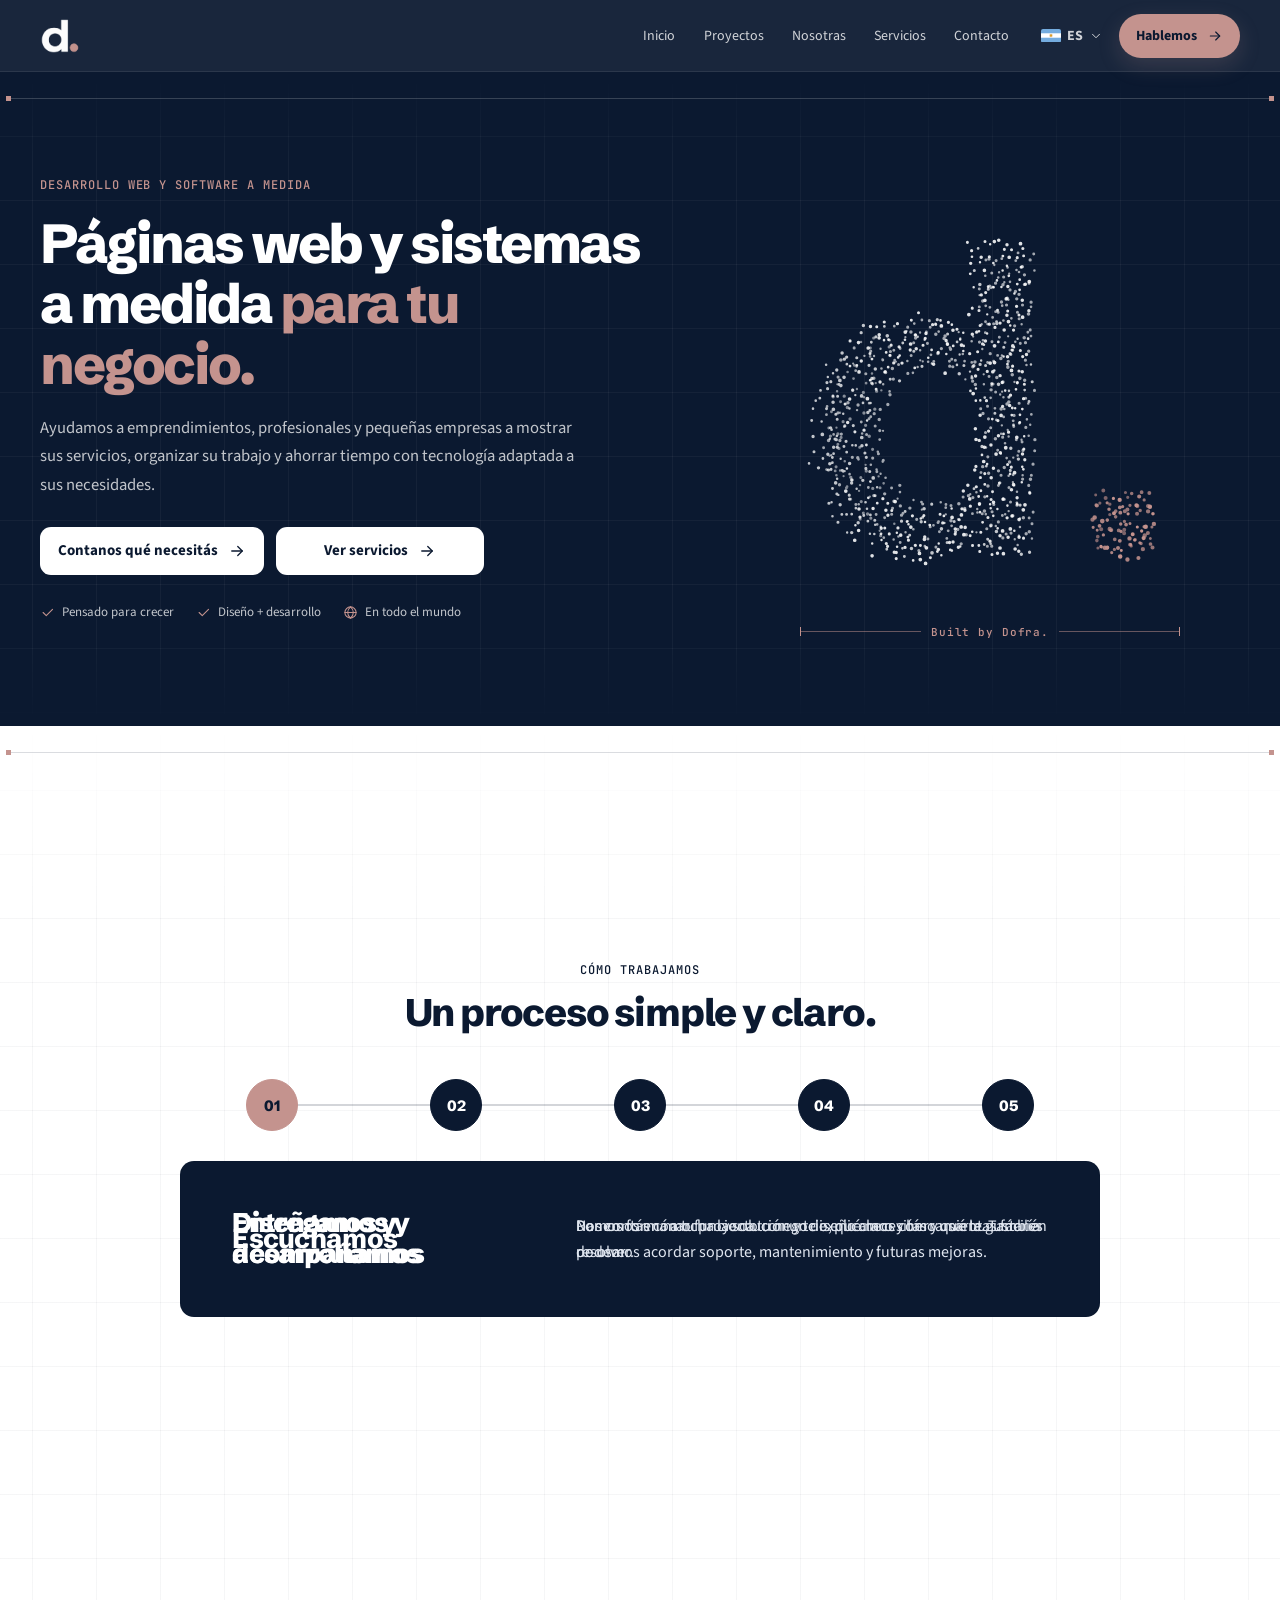
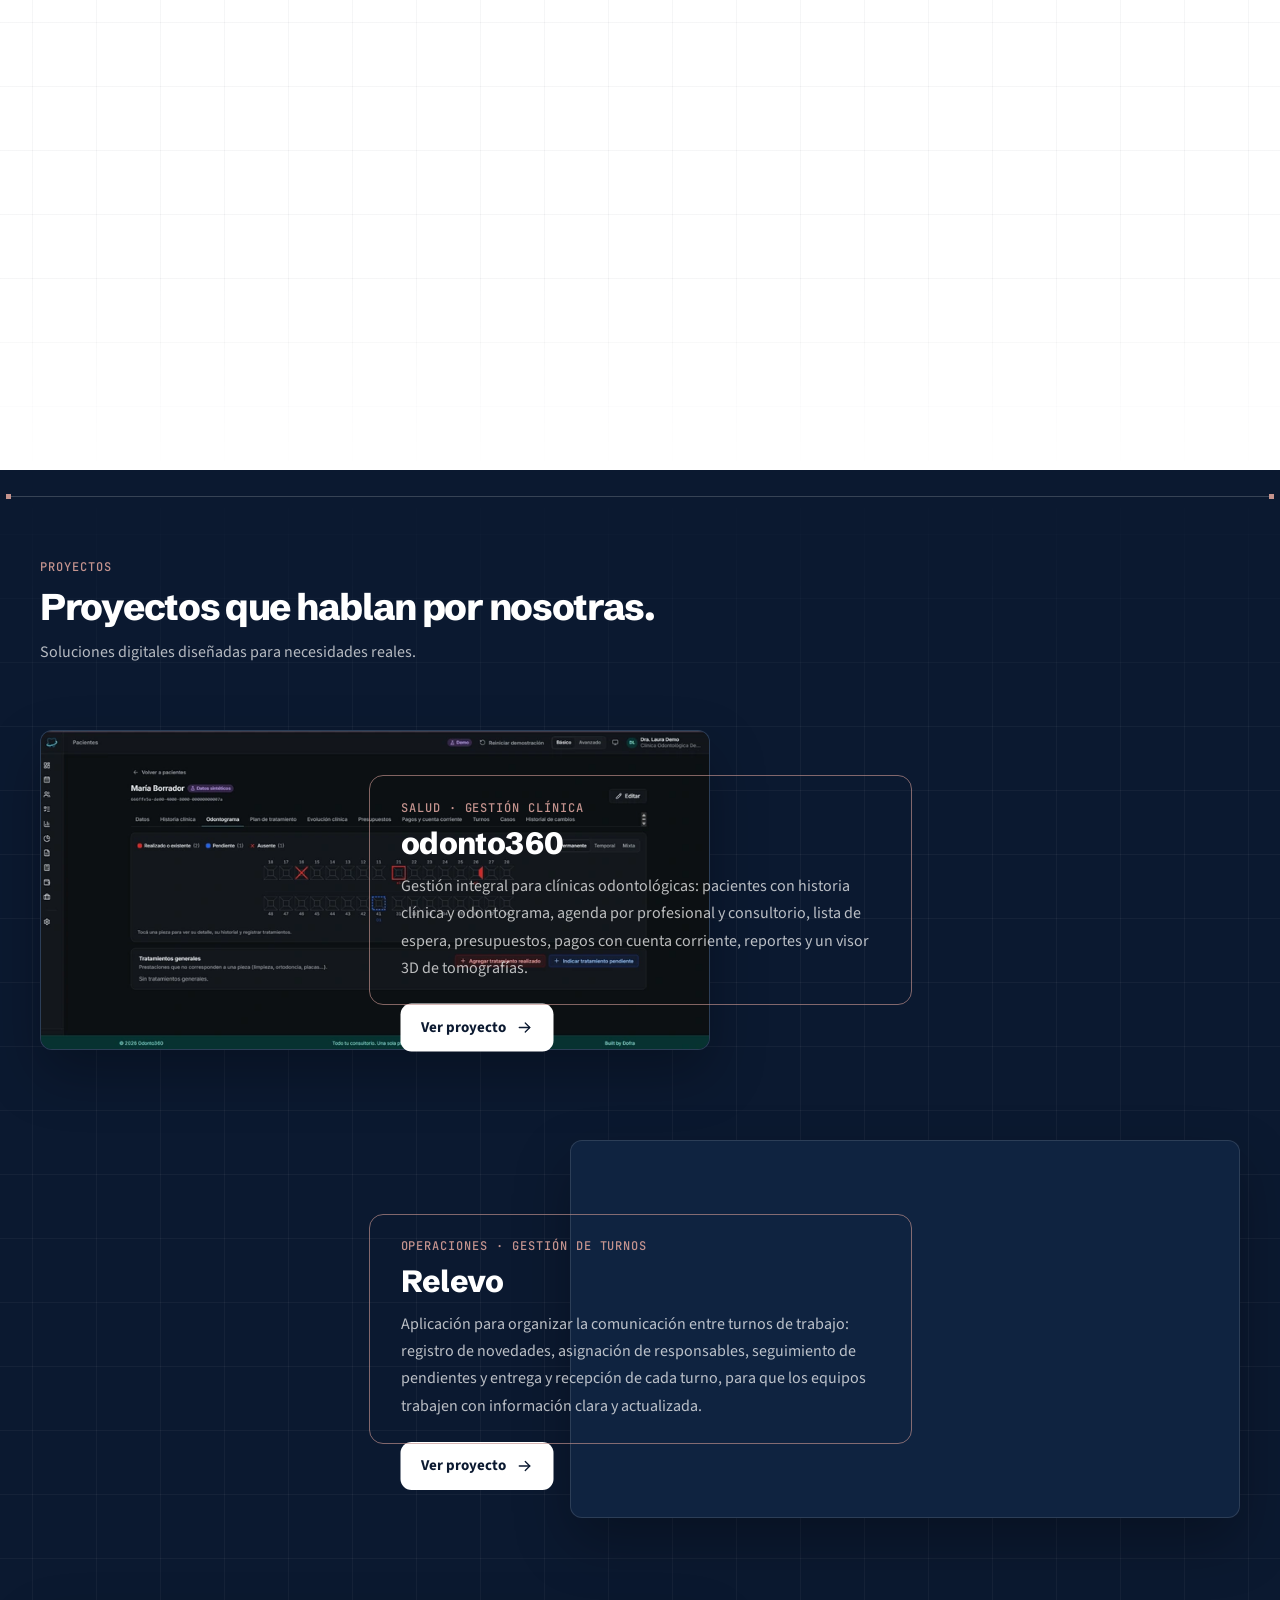
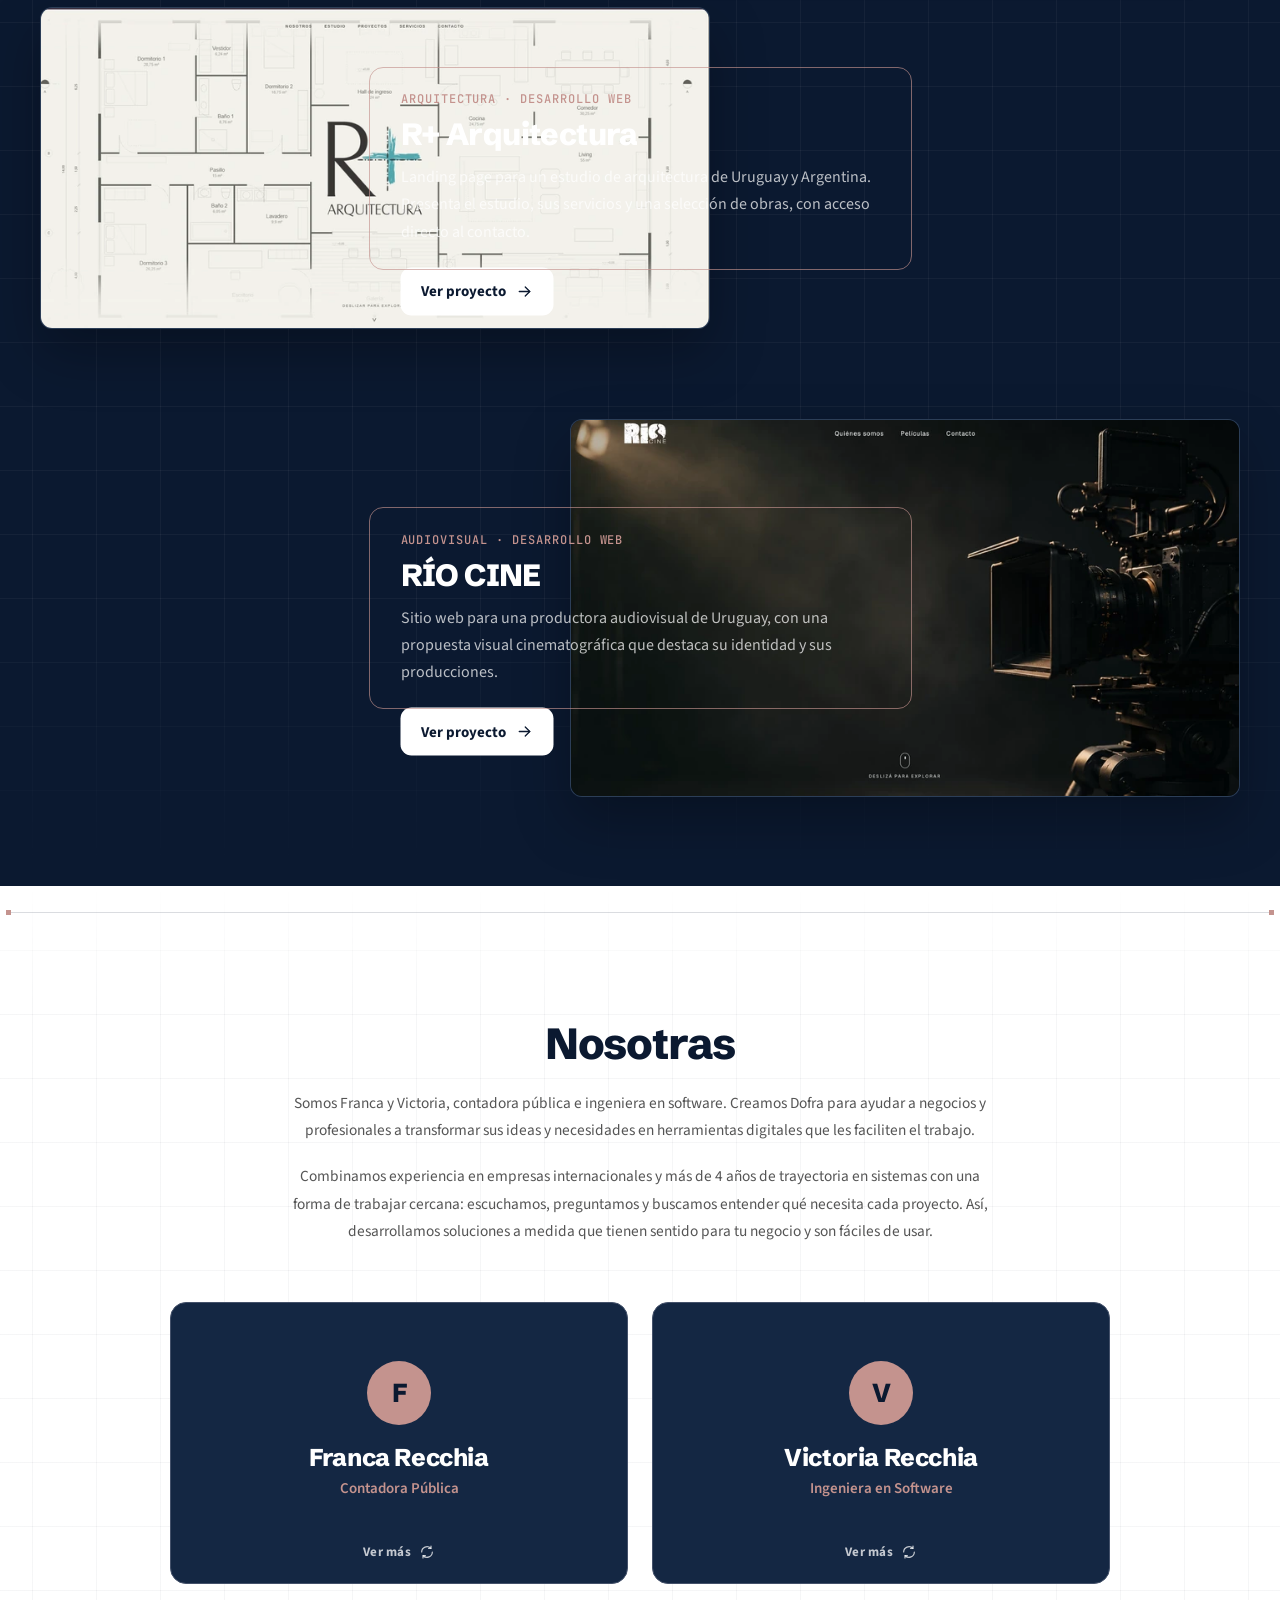
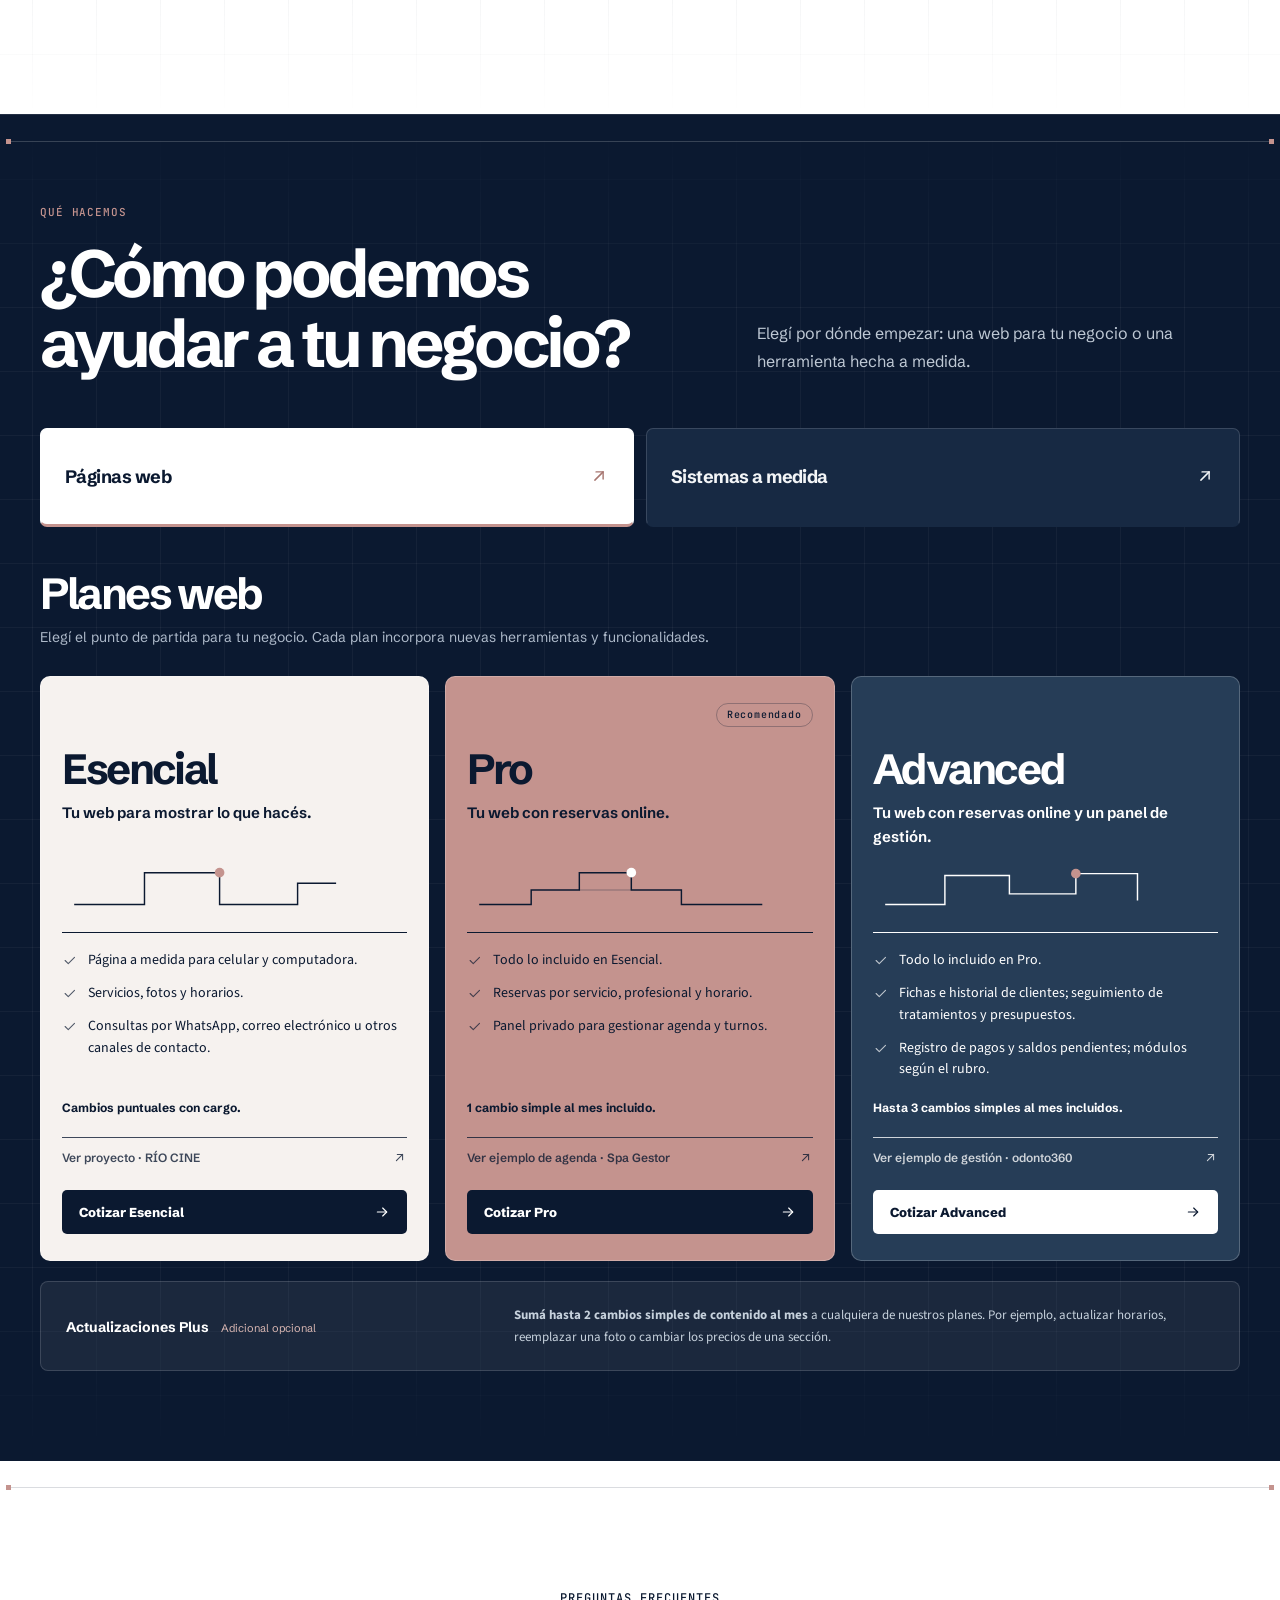
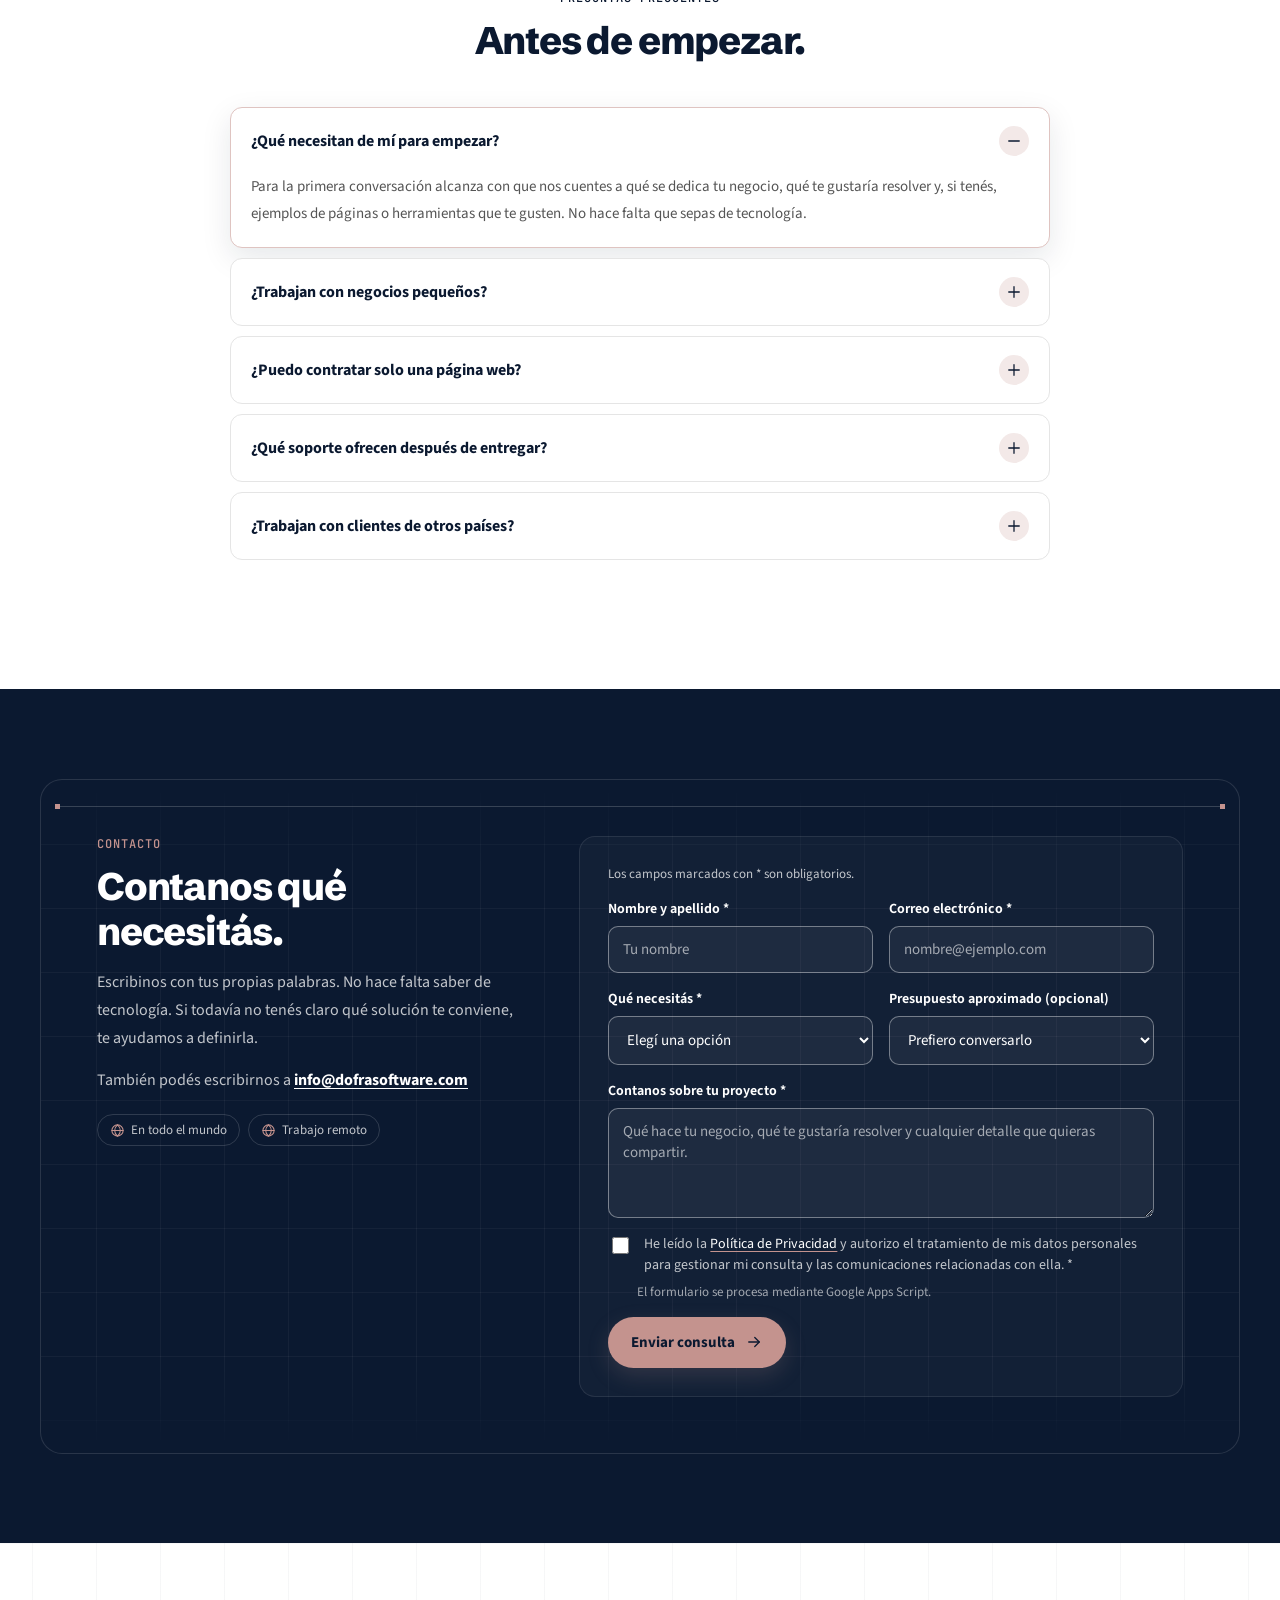
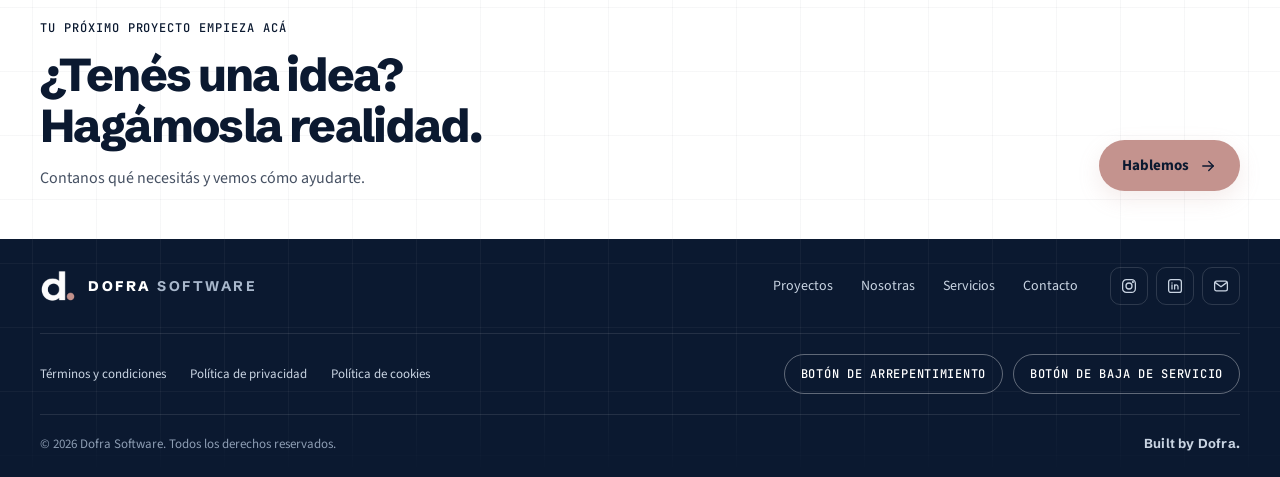
==== commit 1ae52e77: "Publicar sitio desde dofra@a457bac" ====
--- a/index.html
+++ b/index.html
@@ -16,7 +16,7 @@
     <link rel="preload" href="/fonts/manrope-latin.woff2" as="font" type="font/woff2" crossorigin />
     <link rel="preload" href="/fonts/schibsted-grotesk-latin.woff2" as="font" type="font/woff2" crossorigin />
     <link rel="preload" href="/fonts/source-sans-3-latin.woff2" as="font" type="font/woff2" crossorigin />
-    <script type="module" crossorigin src="/assets/index-CR5kh7Hk.js"></script>
+    <script type="module" crossorigin src="/assets/index-DZtdtqxu.js"></script>
     <link rel="stylesheet" crossorigin href="/assets/index-CxBe3ANr.css">
   </head>
   <body>
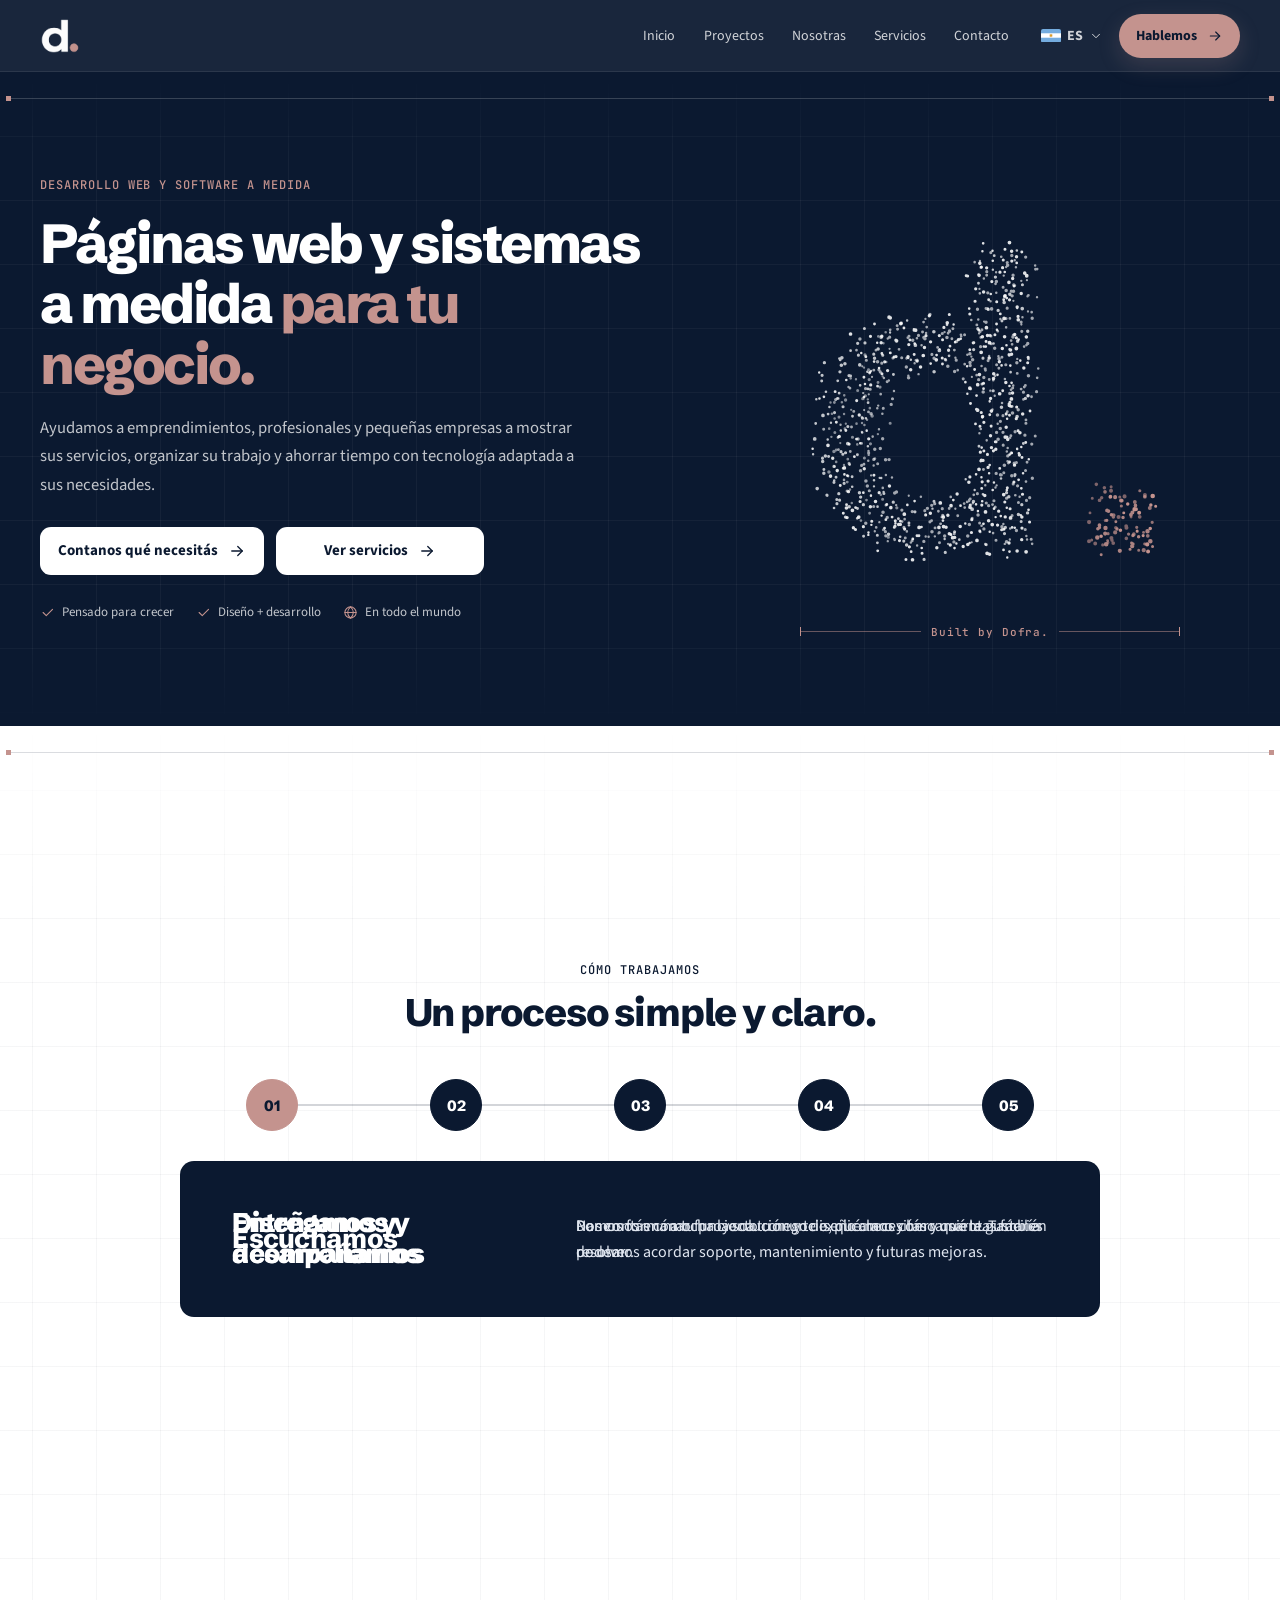
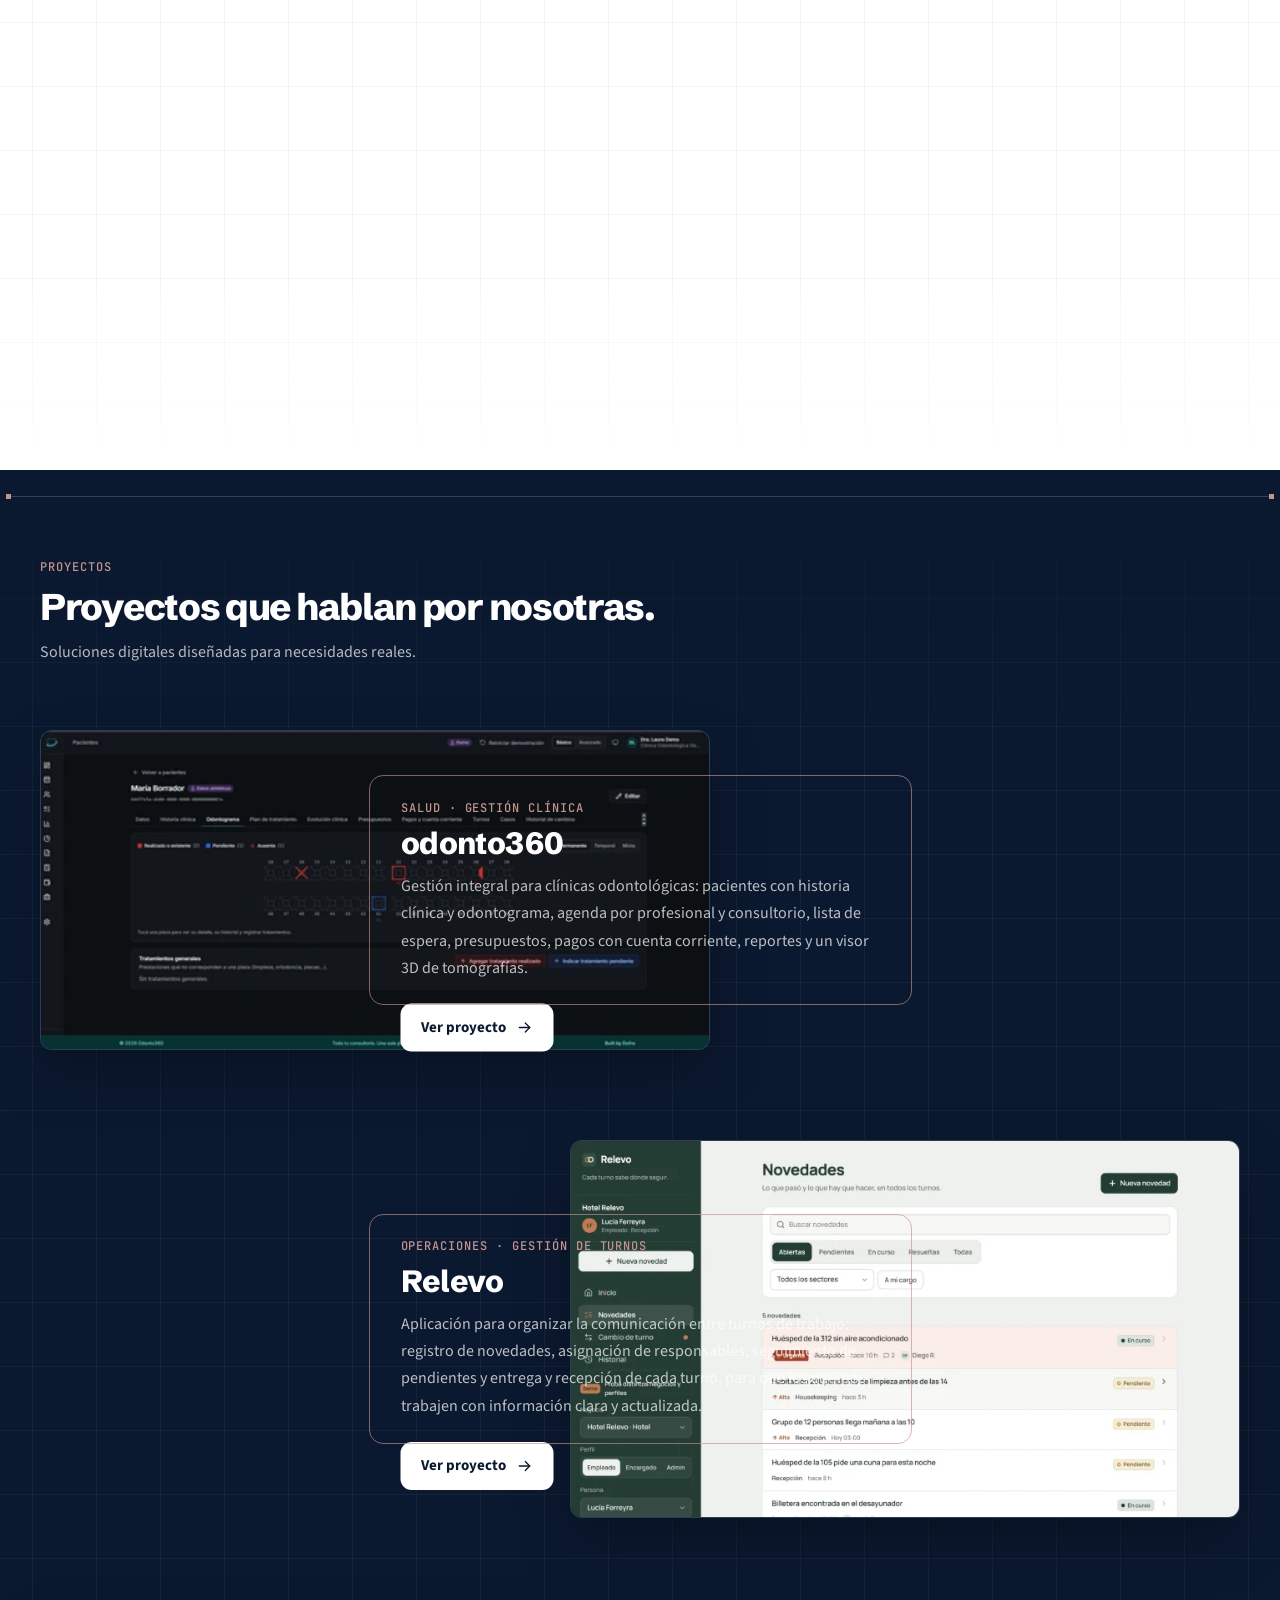
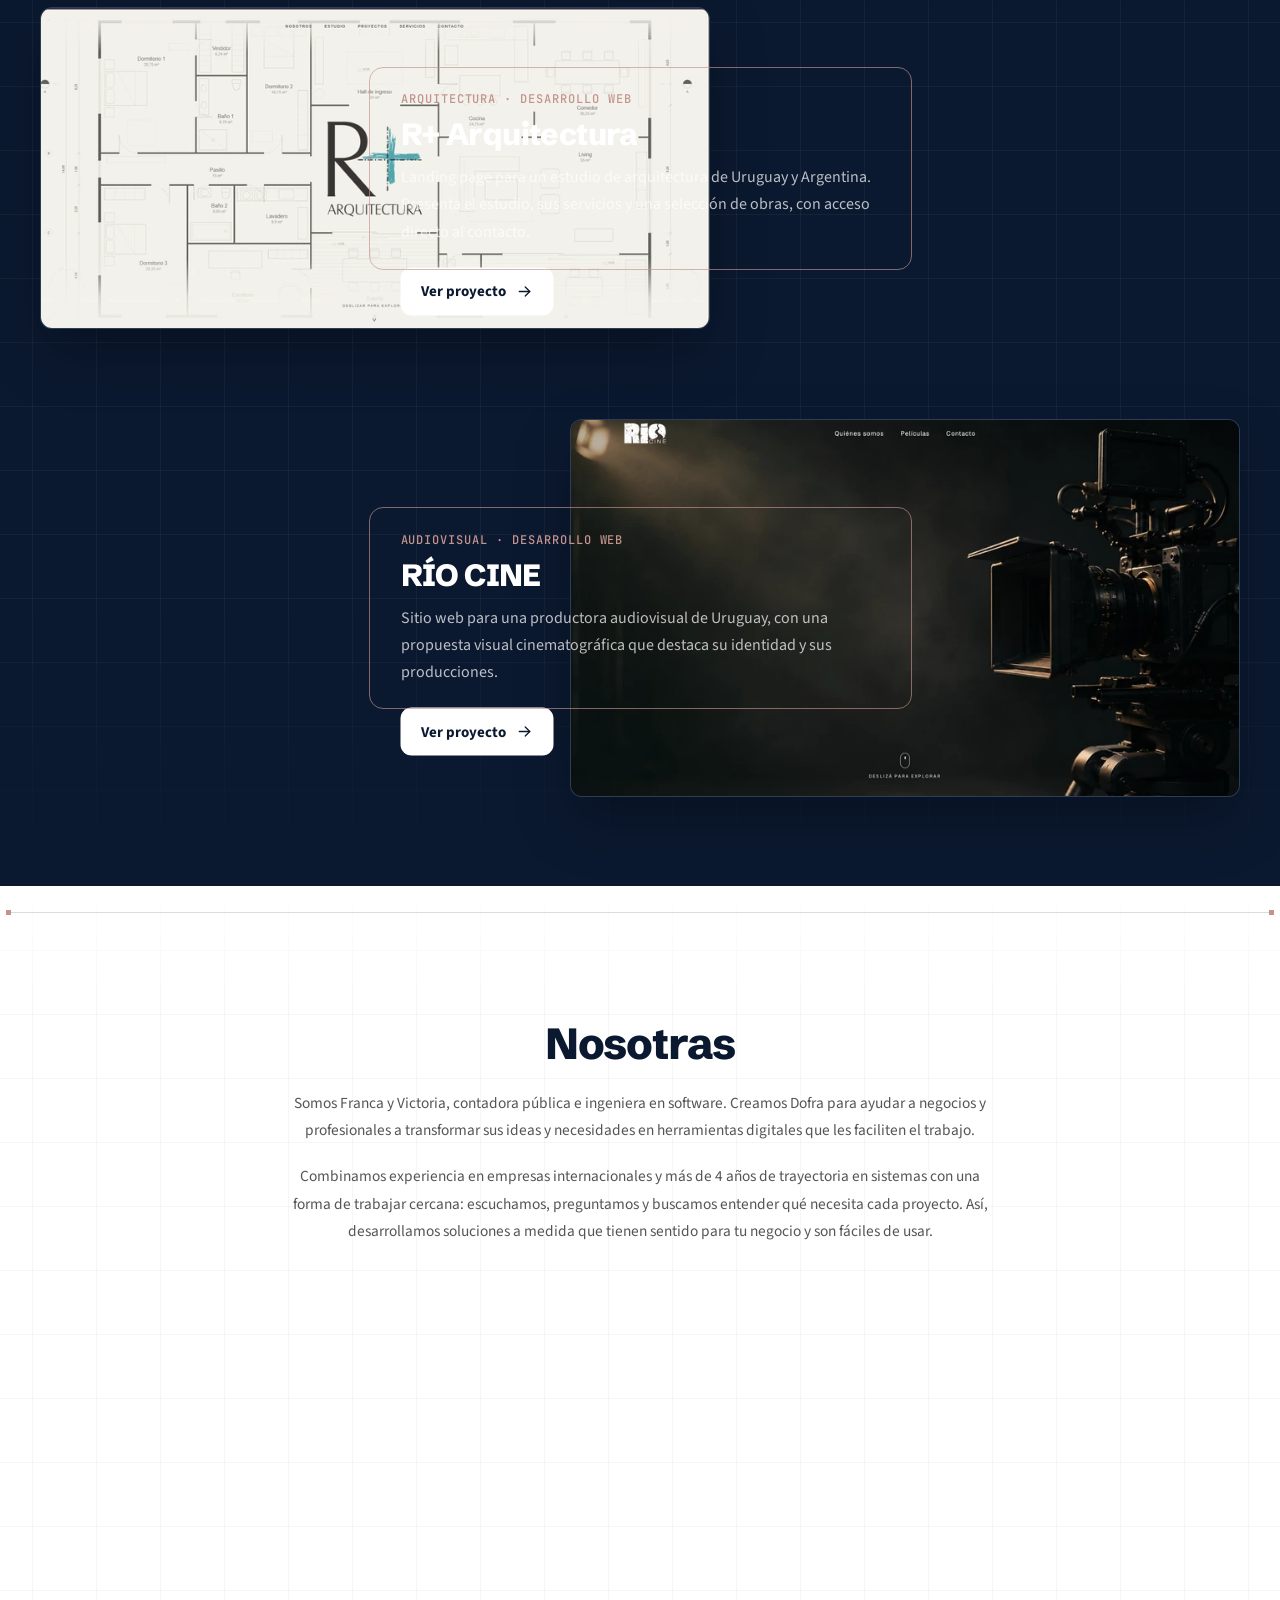
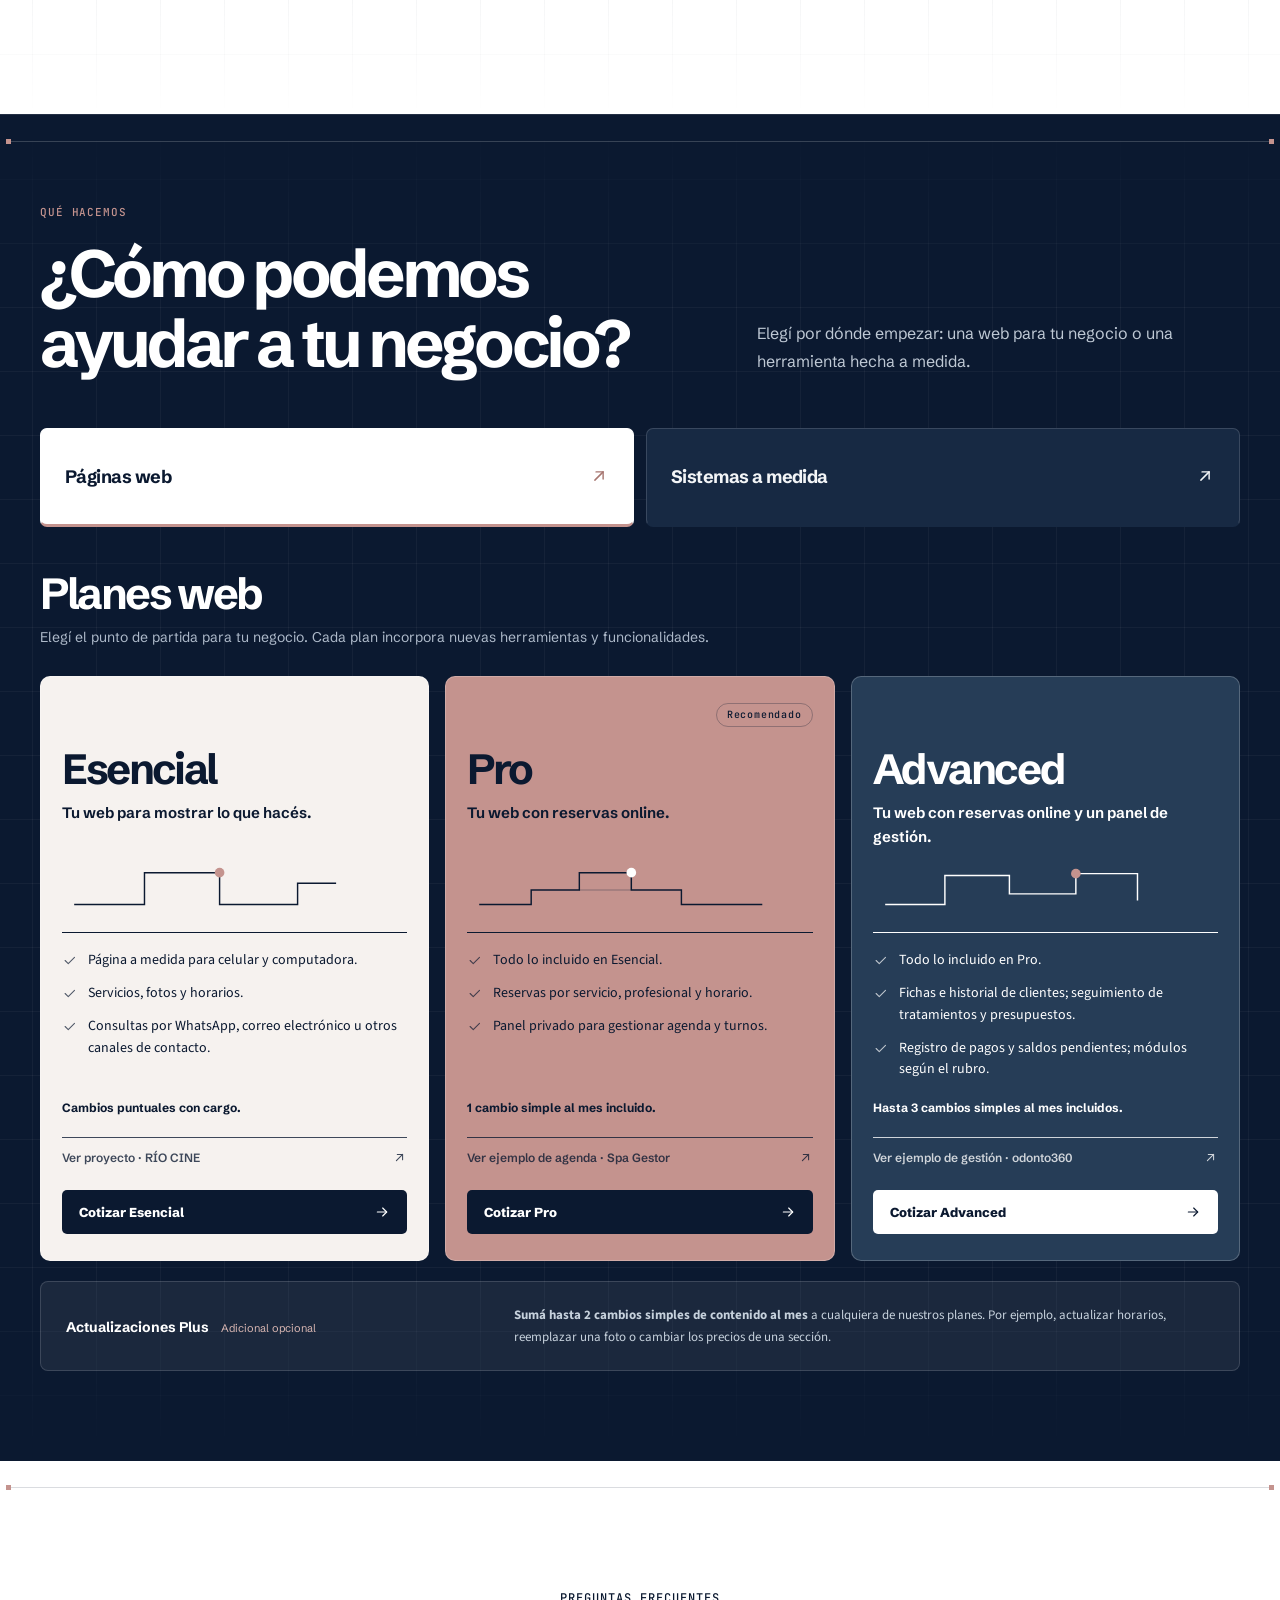
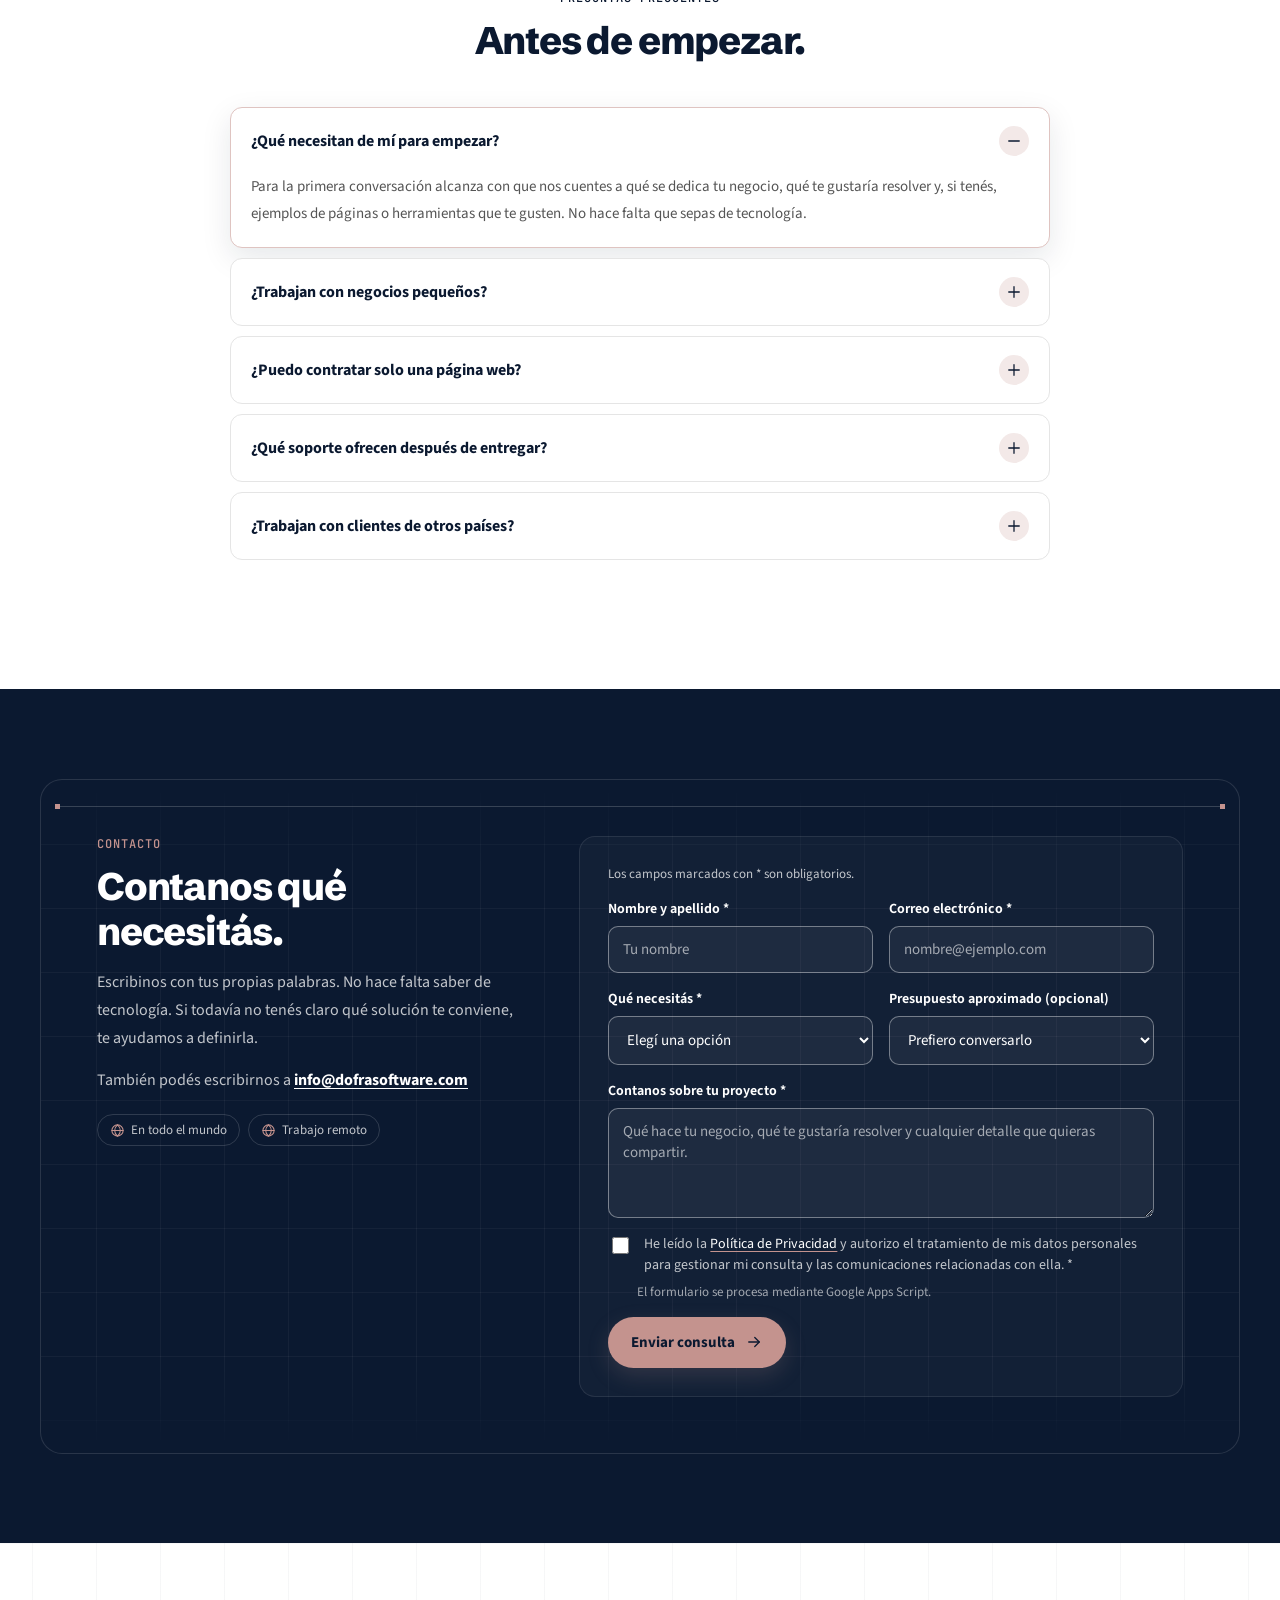
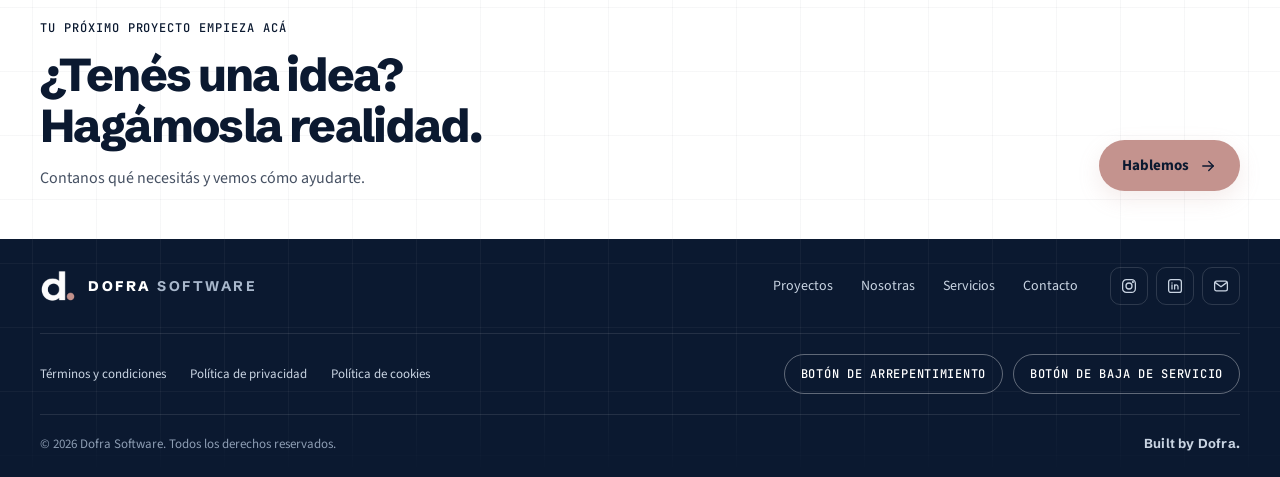
==== commit c387d254: "Publicar sitio desde dofra@ef9a162" ====
--- a/index.html
+++ b/index.html
@@ -1,26 +1,77 @@
-<!doctype html>
-<html lang="es">
-  <head>
-    <meta charset="UTF-8" />
-    <link rel="icon" type="image/png" href="/dofra-logo.png" />
-    <meta name="viewport" content="width=device-width, initial-scale=1.0" />
-    <meta name="theme-color" content="#0B1930" />
-    <meta name="description" content="Páginas web y sistemas a medida para tu negocio. Ayudamos a emprendimientos, profesionales y pequeñas empresas a mostrar sus servicios, organizar su trabajo y ahorrar tiempo." />
-    <link rel="canonical" href="https://www.dofrasoftware.com/" />
-    <meta property="og:type" content="website" />
-    <meta property="og:url" content="https://www.dofrasoftware.com/" />
-    <meta property="og:site_name" content="Dofra Software" />
-    <meta property="og:title" content="Dofra Software | Páginas web y sistemas a medida para tu negocio" />
-    <meta property="og:description" content="Ayudamos a emprendimientos, profesionales y pequeñas empresas a mostrar sus servicios, organizar su trabajo y ahorrar tiempo con tecnología adaptada a sus necesidades." />
-    <title>Dofra Software | Páginas web y sistemas a medida</title>
-    <link rel="preload" href="/fonts/manrope-latin.woff2" as="font" type="font/woff2" crossorigin />
-    <link rel="preload" href="/fonts/schibsted-grotesk-latin.woff2" as="font" type="font/woff2" crossorigin />
-    <link rel="preload" href="/fonts/source-sans-3-latin.woff2" as="font" type="font/woff2" crossorigin />
-    <script type="module" crossorigin src="/assets/index-DZtdtqxu.js"></script>
+<!doctype html>
+<html lang="es">
+  <head>
+    <meta charset="UTF-8" />
+    <!-- Favicon: logo original sobre #0B1930 (el PNG transparente con la «d» blanca no se ve en fondos claros, como los resultados de Google). Ver docs/SEO.md. -->
+    <link rel="icon" href="/favicon.ico" sizes="48x48" />
+    <link rel="icon" type="image/png" sizes="192x192" href="/icon-192.png" />
+    <link rel="apple-touch-icon" href="/apple-touch-icon.png" />
+    <meta name="viewport" content="width=device-width, initial-scale=1.0" />
+    <meta name="theme-color" content="#0B1930" />
+    <meta name="description" content="Diseñamos páginas web, agendas online y sistemas de gestión a medida para negocios de todo el mundo." />
+    <link rel="canonical" href="https://www.dofrasoftware.com/" />
+    <meta property="og:type" content="website" />
+    <meta property="og:locale" content="es_AR" />
+    <meta property="og:url" content="https://www.dofrasoftware.com/" />
+    <meta property="og:site_name" content="Dofra Software" />
+    <meta property="og:title" content="Dofra Software | Páginas web y sistemas a medida" />
+    <meta property="og:description" content="Diseñamos páginas web, agendas online y sistemas de gestión a medida para negocios de todo el mundo." />
+    <meta property="og:image" content="https://www.dofrasoftware.com/og-image.png" />
+    <meta property="og:image:width" content="1200" />
+    <meta property="og:image:height" content="628" />
+    <meta property="og:image:alt" content="Logo de Dofra Software con el texto «Páginas web y sistemas a medida.» y capturas de proyectos reales." />
+    <meta name="twitter:card" content="summary_large_image" />
+    <title>Dofra Software | Páginas web y sistemas a medida</title>
+    <script type="application/ld+json">
+    {
+      "@context": "https://schema.org",
+      "@graph": [
+        {
+          "@type": "WebSite",
+          "@id": "https://www.dofrasoftware.com/#website",
+          "url": "https://www.dofrasoftware.com/",
+          "name": "Dofra Software",
+          "alternateName": "Dofra",
+          "inLanguage": "es",
+          "publisher": { "@id": "https://www.dofrasoftware.com/#organization" }
+        },
+        {
+          "@type": "ProfessionalService",
+          "@id": "https://www.dofrasoftware.com/#organization",
+          "name": "Dofra Software",
+          "alternateName": "Dofra",
+          "slogan": "Built by Dofra.",
+          "url": "https://www.dofrasoftware.com/",
+          "logo": "https://www.dofrasoftware.com/icon-192.png",
+          "image": "https://www.dofrasoftware.com/og-image.png",
+          "description": "Estudio de desarrollo de Córdoba, Argentina. Diseña páginas web y sistemas de gestión a medida para negocios de servicios: turnos y reservas online, clientes, pagos y reportes.",
+          "email": "info@dofrasoftware.com",
+          "address": { "@type": "PostalAddress", "addressLocality": "Córdoba", "addressRegion": "Córdoba", "addressCountry": "AR" },
+          "areaServed": [
+            { "@type": "City", "name": "Córdoba" },
+            { "@type": "Country", "name": "Argentina" }
+          ],
+          "founder": [
+            { "@type": "Person", "name": "Franca Recchia" },
+            { "@type": "Person", "name": "Victoria Recchia" }
+          ],
+          "knowsAbout": ["Diseño web", "Desarrollo web", "Sistemas de gestión a medida", "Sistemas de turnos y reservas online", "Aplicaciones web"],
+          "sameAs": [
+            "https://www.instagram.com/dofra.software/",
+            "https://www.linkedin.com/company/dofra-software/",
+            "https://github.com/Dofra-Software"
+          ]
+        }
+      ]
+    }
+    </script>
+    <link rel="preload" href="/fonts/manrope-latin.woff2" as="font" type="font/woff2" crossorigin />
+    <link rel="preload" href="/fonts/schibsted-grotesk-latin.woff2" as="font" type="font/woff2" crossorigin />
+    <link rel="preload" href="/fonts/source-sans-3-latin.woff2" as="font" type="font/woff2" crossorigin />
+    <script type="module" crossorigin src="/assets/index-BrtcDqAd.js"></script>
     <link rel="stylesheet" crossorigin href="/assets/index-CxBe3ANr.css">
-  </head>
-  <body>
-    <div id="root"></div>-
-  </body>
-</html>
+  </head>
+  <body>
+    <div id="root"><a class="skip-link" href="#contenido">Saltar al contenido</a><header class="header"><div class="container nav-inner"><a class="brand " href="#inicio" aria-label="Dofra Software, ir al inicio"><img class="brand-logo" src="/dofra-logo.png" alt="" width="48" height="48"/></a><nav id="menu-principal" class="nav-links" aria-label="Navegación principal"><a href="#inicio">Inicio</a><a href="#proyectos">Proyectos</a><a href="#nosotras">Nosotras</a><a href="#servicios">Servicios</a><a href="#contacto">Contacto</a></nav><div class="nav-actions"><div class="lang-picker"><button type="button" class="lang-switch" aria-label="Elegir idioma · Español" aria-expanded="false" aria-controls="language-options"><img class="lang-flag" src="/flags/ar.png" width="20" height="14" alt=""/><span aria-hidden="true">ES</span><svg aria-hidden="true" focusable="false" width="14" height="14" viewBox="0 0 24 24" fill="none" stroke="currentColor" stroke-width="1.7" stroke-linecap="round" stroke-linejoin="round"><path d="m6 9 6 6 6-6"></path></svg></button><ul class="lang-options" id="language-options" aria-label="Elegir idioma" hidden=""><li><button type="button" lang="es" aria-current="true"><img class="lang-flag" src="/flags/ar.png" width="20" height="14" alt=""/>Español<svg aria-hidden="true" focusable="false" width="16" height="16" viewBox="0 0 24 24" fill="none" stroke="currentColor" stroke-width="1.7" stroke-linecap="round" stroke-linejoin="round"><path d="m5 12 5 5L20 7"></path></svg></button></li><li><button type="button" lang="en"><img class="lang-flag" src="/flags/us.png" width="20" height="14" alt=""/>English</button></li><li><button type="button" lang="fr"><img class="lang-flag" src="/flags/fr.png" width="20" height="14" alt=""/>Français</button></li></ul></div><a class="button button-primary nav-cta" href="#contacto">Hablemos<svg aria-hidden="true" focusable="false" width="16" height="16" viewBox="0 0 24 24" fill="none" stroke="currentColor" stroke-width="1.7" stroke-linecap="round" stroke-linejoin="round"><path d="M5 12h14"></path><path d="m13 6 6 6-6 6"></path></svg></a><button type="button" class="menu-toggle" aria-label="Abrir menú" aria-expanded="false" aria-controls="menu-principal"><svg aria-hidden="true" focusable="false" width="20" height="20" viewBox="0 0 24 24" fill="none" stroke="currentColor" stroke-width="1.7" stroke-linecap="round" stroke-linejoin="round"><path d="M4 7h16M4 12h16M4 17h16"></path></svg></button></div></div></header><main id="contenido" tabindex="-1"><section class="hero" id="inicio" aria-labelledby="hero-titulo"><div class="tg tg-dark has-grid" aria-hidden="true"><i class="tg-grid"></i><div class="tg-frame"><i class="tg-v tg-v-start"></i><i class="tg-v tg-v-end"></i><i class="tg-rule"></i><i class="tg-mark tg-mark-start"></i><i class="tg-mark tg-mark-end"></i></div><i class="tg-aim-x"></i><i class="tg-aim-y"></i><i class="tg-aim-dot"></i></div><div class="container hero-grid"><div class="hero-copy"><p class="eyebrow">DESARROLLO WEB Y SOFTWARE A MEDIDA</p><h1 id="hero-titulo">Páginas web y sistemas a medida<!-- --> <span>para tu negocio.</span></h1><p class="hero-lead">Ayudamos a emprendimientos, profesionales y pequeñas empresas a mostrar sus servicios, organizar su trabajo y ahorrar tiempo con tecnología adaptada a sus necesidades.</p><div class="hero-actions"><a class="button button-primary button-large" href="#contacto">Contanos qué necesitás<svg aria-hidden="true" focusable="false" width="18" height="18" viewBox="0 0 24 24" fill="none" stroke="currentColor" stroke-width="1.7" stroke-linecap="round" stroke-linejoin="round"><path d="M5 12h14"></path><path d="m13 6 6 6-6 6"></path></svg></a><a class="button button-ghost button-large" href="#servicios">Ver servicios<svg aria-hidden="true" focusable="false" width="18" height="18" viewBox="0 0 24 24" fill="none" stroke="currentColor" stroke-width="1.7" stroke-linecap="round" stroke-linejoin="round"><path d="M5 12h14"></path><path d="m13 6 6 6-6 6"></path></svg></a></div><ul class="hero-trust"><li><svg aria-hidden="true" focusable="false" width="15" height="15" viewBox="0 0 24 24" fill="none" stroke="currentColor" stroke-width="1.7" stroke-linecap="round" stroke-linejoin="round"><path d="m5 12 5 5L20 7"></path></svg>Pensado para crecer</li><li><svg aria-hidden="true" focusable="false" width="15" height="15" viewBox="0 0 24 24" fill="none" stroke="currentColor" stroke-width="1.7" stroke-linecap="round" stroke-linejoin="round"><path d="m5 12 5 5L20 7"></path></svg>Diseño + desarrollo</li><li><svg aria-hidden="true" focusable="false" width="15" height="15" viewBox="0 0 24 24" fill="none" stroke="currentColor" stroke-width="1.7" stroke-linecap="round" stroke-linejoin="round"><circle cx="12" cy="12" r="9"></circle><path d="M3 12h18M12 3c6 5 6 13 0 18M12 3c-6 5-6 13 0 18"></path></svg>En todo el mundo</li></ul></div><div class="hero-visual"><div class="particles" role="img" aria-label="Logo de Dofra formado por partículas blancas y terracota."><canvas aria-hidden="true"></canvas></div><span class="tg-measure" aria-hidden="true"><i></i><span>Built by Dofra.</span><i></i></span></div></div></section><section class="section section-soft section-compact process-section" aria-labelledby="proceso-titulo"><div class="tg tg-light has-grid" aria-hidden="true"><i class="tg-grid"></i><div class="tg-frame"><i class="tg-v tg-v-start"></i><i class="tg-v tg-v-end"></i><i class="tg-rule"></i><i class="tg-mark tg-mark-start"></i><i class="tg-mark tg-mark-end"></i></div></div><div class="container"><header class="section-head" data-reveal="true"><p class="kicker">CÓMO TRABAJAMOS</p><h2 id="proceso-titulo">Un proceso simple y claro.</h2></header><ol class="grid process-grid" data-reveal="true"><li class="card process-card"><span class="process-number" aria-hidden="true">0<!-- -->1</span><h3>Escuchamos</h3><p>Nos contás cómo funciona tu negocio, qué necesitás y qué te gustaría resolver.</p></li><li class="card process-card"><span class="process-number" aria-hidden="true">0<!-- -->2</span><h3>Proponemos</h3><p>Definimos una solución a medida y te presentamos qué incluye, el presupuesto y los plazos.</p></li><li class="card process-card"><span class="process-number" aria-hidden="true">0<!-- -->3</span><h3>Diseñamos y desarrollamos</h3><p>Damos forma a tu proyecto con un diseño claro y herramientas fáciles de usar.</p></li><li class="card process-card"><span class="process-number" aria-hidden="true">0<!-- -->4</span><h3>Revisamos y ajustamos</h3><p>Te mostramos los avances, escuchamos tu opinión y realizamos los ajustes acordados.</p></li><li class="card process-card"><span class="process-number" aria-hidden="true">0<!-- -->5</span><h3>Entregamos y acompañamos</h3><p>Ponemos en marcha la solución y te explicamos cómo usarla. También podemos acordar soporte, mantenimiento y futuras mejoras.</p></li></ol><div class="process-timeline"><div class="timeline-rail"><div class="timeline-track" aria-hidden="true"><span class="timeline-progress"></span></div><ol class="timeline-steps" aria-label="CÓMO TRABAJAMOS"><li><button type="button" class="timeline-node" aria-current="step" aria-controls="process-timeline-panel" aria-label="Escuchamos" title="Escuchamos">01</button></li><li><button type="button" class="timeline-node" aria-controls="process-timeline-panel" aria-label="Proponemos" title="Proponemos">02</button></li><li><button type="button" class="timeline-node" aria-controls="process-timeline-panel" aria-label="Diseñamos y desarrollamos" title="Diseñamos y desarrollamos">03</button></li><li><button type="button" class="timeline-node" aria-controls="process-timeline-panel" aria-label="Revisamos y ajustamos" title="Revisamos y ajustamos">04</button></li><li><button type="button" class="timeline-node" aria-controls="process-timeline-panel" aria-label="Entregamos y acompañamos" title="Entregamos y acompañamos">05</button></li></ol></div><div id="process-timeline-panel" class="timeline-panel"><div class="timeline-copy" aria-hidden="false"><h3>Escuchamos</h3><p>Nos contás cómo funciona tu negocio, qué necesitás y qué te gustaría resolver.</p></div><div class="timeline-copy" aria-hidden="true"><h3>Proponemos</h3><p>Definimos una solución a medida y te presentamos qué incluye, el presupuesto y los plazos.</p></div><div class="timeline-copy" aria-hidden="true"><h3>Diseñamos y desarrollamos</h3><p>Damos forma a tu proyecto con un diseño claro y herramientas fáciles de usar.</p></div><div class="timeline-copy" aria-hidden="true"><h3>Revisamos y ajustamos</h3><p>Te mostramos los avances, escuchamos tu opinión y realizamos los ajustes acordados.</p></div><div class="timeline-copy" aria-hidden="true"><h3>Entregamos y acompañamos</h3><p>Ponemos en marcha la solución y te explicamos cómo usarla. También podemos acordar soporte, mantenimiento y futuras mejoras.</p></div></div></div><ol class="mobile-process-timeline" aria-label="CÓMO TRABAJAMOS"><li class="mobile-process-step"><button type="button" class="mobile-process-node" aria-labelledby="mobile-process-title-0" aria-current="step">01</button><div class="mobile-process-copy"><h3 id="mobile-process-title-0">Escuchamos</h3><p>Nos contás cómo funciona tu negocio, qué necesitás y qué te gustaría resolver.</p></div></li><li class="mobile-process-step"><button type="button" class="mobile-process-node" aria-labelledby="mobile-process-title-1">02</button><div class="mobile-process-copy"><h3 id="mobile-process-title-1">Proponemos</h3><p>Definimos una solución a medida y te presentamos qué incluye, el presupuesto y los plazos.</p></div></li><li class="mobile-process-step"><button type="button" class="mobile-process-node" aria-labelledby="mobile-process-title-2">03</button><div class="mobile-process-copy"><h3 id="mobile-process-title-2">Diseñamos y desarrollamos</h3><p>Damos forma a tu proyecto con un diseño claro y herramientas fáciles de usar.</p></div></li><li class="mobile-process-step"><button type="button" class="mobile-process-node" aria-labelledby="mobile-process-title-3">04</button><div class="mobile-process-copy"><h3 id="mobile-process-title-3">Revisamos y ajustamos</h3><p>Te mostramos los avances, escuchamos tu opinión y realizamos los ajustes acordados.</p></div></li><li class="mobile-process-step"><button type="button" class="mobile-process-node" aria-labelledby="mobile-process-title-4">05</button><div class="mobile-process-copy"><h3 id="mobile-process-title-4">Entregamos y acompañamos</h3><p>Ponemos en marcha la solución y te explicamos cómo usarla. También podemos acordar soporte, mantenimiento y futuras mejoras.</p></div></li></ol></div></section><section class="section work" id="proyectos" aria-labelledby="proyectos-titulo"><div class="tg tg-dark has-grid" aria-hidden="true"><i class="tg-grid"></i><div class="tg-frame"><i class="tg-v tg-v-start"></i><i class="tg-v tg-v-end"></i><i class="tg-rule"></i><i class="tg-mark tg-mark-start"></i><i class="tg-mark tg-mark-end"></i></div></div><div class="container"><header class="work-head" data-reveal="true"><p class="work-kicker">PROYECTOS</p><h2 id="proyectos-titulo">Proyectos que hablan por nosotras.</h2><p>Soluciones digitales diseñadas para necesidades reales.</p></header><div class="work-list"><article class="work-item" data-reveal="true" aria-labelledby="proyecto-odonto360"><figure class="work-shot"><img src="/proyectos/odonto360-800.webp" srcSet="/proyectos/odonto360-480.webp 480w, /proyectos/odonto360-800.webp 800w, /proyectos/odonto360-1200.webp 1200w, /proyectos/odonto360-1600.webp 1600w, /proyectos/odonto360.webp 1904w" sizes="auto, (max-width: 900px) calc(100vw - 2 * clamp(16px, 4vw, 40px) - 2px), calc((min(1200px, 100vw - 2 * clamp(16px, 4vw, 40px)) - clamp(24px, 4vw, 56px)) * 0.583333 - 2px)" width="1904" height="908" alt="Odontograma de odonto360 con piezas marcadas como realizadas, pendientes y ausentes." loading="lazy" decoding="async"/></figure><div class="work-copy"><p class="work-category">Salud · Gestión clínica</p><h3 id="proyecto-odonto360">odonto360</h3><p class="work-desc">Gestión integral para clínicas odontológicas: pacientes con historia clínica y odontograma, agenda por profesional y consultorio, lista de espera, presupuestos, pagos con cuenta corriente, reportes y un visor 3D de tomografías.</p><a class="work-link" href="https://odonto.dofrasoftware.workers.dev/" target="_blank" rel="noopener noreferrer" aria-label="Ver proyecto: odonto360 (se abre en una pestaña nueva)">Ver proyecto<svg aria-hidden="true" focusable="false" width="18" height="18" viewBox="0 0 24 24" fill="none" stroke="currentColor" stroke-width="1.7" stroke-linecap="round" stroke-linejoin="round"><path d="M5 12h14"></path><path d="m13 6 6 6-6 6"></path></svg></a></div></article><article class="work-item is-reverse" data-reveal="true" aria-labelledby="proyecto-relevo"><figure class="work-shot"><img src="/proyectos/relevo-800.webp" srcSet="/proyectos/relevo-480.webp 480w, /proyectos/relevo-800.webp 800w, /proyectos/relevo-1200.webp 1200w, /proyectos/relevo-1600.webp 1600w, /proyectos/relevo-1920.webp 1920w, /proyectos/relevo.webp 2400w" sizes="auto, (max-width: 900px) calc(100vw - 2 * clamp(16px, 4vw, 40px) - 2px), calc((min(1200px, 100vw - 2 * clamp(16px, 4vw, 40px)) - clamp(24px, 4vw, 56px)) * 0.583333 - 2px)" width="2400" height="1350" alt="Panel Novedades de Relevo con las novedades abiertas de un hotel ficticio, con prioridad, sector, responsable y estado." loading="lazy" decoding="async"/></figure><div class="work-copy"><p class="work-category">Operaciones · Gestión de turnos</p><h3 id="proyecto-relevo">Relevo</h3><p class="work-desc">Aplicación para organizar la comunicación entre turnos de trabajo: registro de novedades, asignación de responsables, seguimiento de pendientes y entrega y recepción de cada turno, para que los equipos trabajen con información clara y actualizada.</p><a class="work-link" href="https://relevo.dofrasoftware.com/" target="_blank" rel="noopener noreferrer" aria-label="Ver proyecto: Relevo (se abre en una pestaña nueva)">Ver proyecto<svg aria-hidden="true" focusable="false" width="18" height="18" viewBox="0 0 24 24" fill="none" stroke="currentColor" stroke-width="1.7" stroke-linecap="round" stroke-linejoin="round"><path d="M5 12h14"></path><path d="m13 6 6 6-6 6"></path></svg></a></div></article><article class="work-item" data-reveal="true" aria-labelledby="proyecto-r-mas-arquitectura"><figure class="work-shot"><img src="/proyectos/r-mas-arquitectura-800.webp" srcSet="/proyectos/r-mas-arquitectura-480.webp 480w, /proyectos/r-mas-arquitectura-800.webp 800w, /proyectos/r-mas-arquitectura-1200.webp 1200w, /proyectos/r-mas-arquitectura-1600.webp 1600w, /proyectos/r-mas-arquitectura.webp 1905w" sizes="auto, (max-width: 900px) calc(100vw - 2 * clamp(16px, 4vw, 40px) - 2px), calc((min(1200px, 100vw - 2 * clamp(16px, 4vw, 40px)) - clamp(24px, 4vw, 56px)) * 0.583333 - 2px)" width="1905" height="913" alt="Portada de R+ Arquitectura con el logotipo del estudio sobre un plano arquitectónico." loading="lazy" decoding="async"/></figure><div class="work-copy"><p class="work-category">Arquitectura · Desarrollo web</p><h3 id="proyecto-r-mas-arquitectura">R+ Arquitectura</h3><p class="work-desc">Landing page para un estudio de arquitectura de Uruguay y Argentina. Presenta el estudio, sus servicios y una selección de obras, con acceso directo al contacto.</p><a class="work-link" href="https://r-mas-arquitectura.pages.dev/" target="_blank" rel="noopener noreferrer" aria-label="Ver proyecto: R+ Arquitectura (se abre en una pestaña nueva)">Ver proyecto<svg aria-hidden="true" focusable="false" width="18" height="18" viewBox="0 0 24 24" fill="none" stroke="currentColor" stroke-width="1.7" stroke-linecap="round" stroke-linejoin="round"><path d="M5 12h14"></path><path d="m13 6 6 6-6 6"></path></svg></a></div></article><article class="work-item is-reverse" data-reveal="true" aria-labelledby="proyecto-rio-cine"><figure class="work-shot"><img src="/proyectos/rio-cine-800.webp" srcSet="/proyectos/rio-cine-480.webp 480w, /proyectos/rio-cine-800.webp 800w, /proyectos/rio-cine-1200.webp 1200w, /proyectos/rio-cine-1600.webp 1600w, /proyectos/rio-cine-1920.webp 1920w, /proyectos/rio-cine.webp 2400w" sizes="auto, (max-width: 900px) calc(100vw - 2 * clamp(16px, 4vw, 40px) - 2px), calc((min(1200px, 100vw - 2 * clamp(16px, 4vw, 40px)) - clamp(24px, 4vw, 56px)) * 0.583333 - 2px)" width="2400" height="1350" alt="Portada del sitio de RÍO CINE con cámara cinematográfica, logotipo y navegación sobre fondo oscuro." loading="lazy" decoding="async"/></figure><div class="work-copy"><p class="work-category">Audiovisual · Desarrollo web</p><h3 id="proyecto-rio-cine">RÍO CINE</h3><p class="work-desc">Sitio web para una productora audiovisual de Uruguay, con una propuesta visual cinematográfica que destaca su identidad y sus producciones.</p><a class="work-link" href="https://rio-cine.pages.dev/" target="_blank" rel="noopener noreferrer" aria-label="Ver proyecto: RÍO CINE (se abre en una pestaña nueva)">Ver proyecto<svg aria-hidden="true" focusable="false" width="18" height="18" viewBox="0 0 24 24" fill="none" stroke="currentColor" stroke-width="1.7" stroke-linecap="round" stroke-linejoin="round"><path d="M5 12h14"></path><path d="m13 6 6 6-6 6"></path></svg></a></div></article></div></div></section><section class="section section-soft section-compact" id="nosotras" aria-labelledby="nosotras-titulo"><div class="tg tg-light has-grid" aria-hidden="true"><i class="tg-grid"></i><div class="tg-frame"><i class="tg-v tg-v-start"></i><i class="tg-v tg-v-end"></i><i class="tg-rule"></i><i class="tg-mark tg-mark-start"></i><i class="tg-mark tg-mark-end"></i></div></div><div class="container team"><header class="team-intro is-in"><h2 id="nosotras-titulo">Nosotras</h2><p>Somos Franca y Victoria, contadora pública e ingeniera en software. Creamos Dofra para ayudar a negocios y profesionales a transformar sus ideas y necesidades en herramientas digitales que les faciliten el trabajo.</p><p>Combinamos experiencia en empresas internacionales y más de 4 años de trayectoria en sistemas con una forma de trabajar cercana: escuchamos, preguntamos y buscamos entender qué necesita cada proyecto. Así, desarrollamos soluciones a medida que tienen sentido para tu negocio y son fáciles de usar.</p></header><ul class="team-cards is-in"><li class="team-card-slot" style="--i:0"><article class="team-card"><div class="team-card-inner"><div class="team-face team-front"><span class="team-initial" aria-hidden="true">F</span><h3 class="team-name">Franca Recchia</h3><p class="team-role">Contadora Pública</p><p class="sr-only">Analiza los procesos administrativos y comerciales de cada cliente y define el alcance funcional de los proyectos.</p><button type="button" class="team-toggle" aria-expanded="false"><span>Ver más</span><span class="sr-only">: <!-- -->Franca Recchia</span><svg aria-hidden="true" focusable="false" width="16" height="16" viewBox="0 0 24 24" fill="none" stroke="currentColor" stroke-width="1.8" stroke-linecap="round" stroke-linejoin="round"><path d="M20 12a8 8 0 0 1-13.7 5.6"></path><path d="M4 12a8 8 0 0 1 13.7-5.6"></path><path d="M18 3v3.6h-3.6"></path><path d="M6 21v-3.6h3.6"></path></svg></button></div><div class="team-face team-back" aria-hidden="true" inert=""><h3 class="team-name">Cra. Franca Recchia</h3><p class="sr-only">Contadora Pública</p><p class="team-desc">Analiza los procesos administrativos y comerciales de cada cliente y define el alcance funcional de los proyectos.</p><button type="button" class="team-toggle" aria-expanded="false"><span>Volver</span><span class="sr-only">: <!-- -->Franca Recchia</span><svg aria-hidden="true" focusable="false" width="16" height="16" viewBox="0 0 24 24" fill="none" stroke="currentColor" stroke-width="1.8" stroke-linecap="round" stroke-linejoin="round"><path d="M20 12a8 8 0 0 1-13.7 5.6"></path><path d="M4 12a8 8 0 0 1 13.7-5.6"></path><path d="M18 3v3.6h-3.6"></path><path d="M6 21v-3.6h3.6"></path></svg></button></div></div></article></li><li class="team-card-slot" style="--i:1"><article class="team-card"><div class="team-card-inner"><div class="team-face team-front"><span class="team-initial" aria-hidden="true">V</span><h3 class="team-name">Victoria Recchia</h3><p class="team-role">Ingeniera en Software</p><p class="sr-only">Lidera el diseño técnico de las soluciones y su desarrollo, desde la arquitectura hasta la implementación.</p><button type="button" class="team-toggle" aria-expanded="false"><span>Ver más</span><span class="sr-only">: <!-- -->Victoria Recchia</span><svg aria-hidden="true" focusable="false" width="16" height="16" viewBox="0 0 24 24" fill="none" stroke="currentColor" stroke-width="1.8" stroke-linecap="round" stroke-linejoin="round"><path d="M20 12a8 8 0 0 1-13.7 5.6"></path><path d="M4 12a8 8 0 0 1 13.7-5.6"></path><path d="M18 3v3.6h-3.6"></path><path d="M6 21v-3.6h3.6"></path></svg></button></div><div class="team-face team-back" aria-hidden="true" inert=""><h3 class="team-name">Ing. Victoria Recchia</h3><p class="sr-only">Ingeniera en Software</p><p class="team-desc">Lidera el diseño técnico de las soluciones y su desarrollo, desde la arquitectura hasta la implementación.</p><button type="button" class="team-toggle" aria-expanded="false"><span>Volver</span><span class="sr-only">: <!-- -->Victoria Recchia</span><svg aria-hidden="true" focusable="false" width="16" height="16" viewBox="0 0 24 24" fill="none" stroke="currentColor" stroke-width="1.8" stroke-linecap="round" stroke-linejoin="round"><path d="M20 12a8 8 0 0 1-13.7 5.6"></path><path d="M4 12a8 8 0 0 1 13.7-5.6"></path><path d="M18 3v3.6h-3.6"></path><path d="M6 21v-3.6h3.6"></path></svg></button></div></div></article></li></ul></div></section><section class="section services" id="servicios" aria-labelledby="servicios-titulo"><div class="tg tg-dark has-grid" aria-hidden="true"><i class="tg-grid"></i><div class="tg-frame"><i class="tg-v tg-v-start"></i><i class="tg-v tg-v-end"></i><i class="tg-rule"></i><i class="tg-mark tg-mark-start"></i><i class="tg-mark tg-mark-end"></i></div></div><div class="container"><header class="svc-intro" data-reveal="true"><div><p class="svc-kicker">QUÉ HACEMOS</p><h2 id="servicios-titulo">¿Cómo podemos ayudar a tu negocio?</h2></div><p>Elegí por dónde empezar: una web para tu negocio o una herramienta hecha a medida.</p></header><div class="svc-switcher" role="tablist" aria-label="Elegir tipo de servicio"><button type="button" role="tab" id="tab-paginas-web" class="svc-switch" aria-selected="true" aria-controls="paginas-web" tabindex="0"><strong>Páginas web</strong><span class="svc-switch-arrow" aria-hidden="true"><svg aria-hidden="true" focusable="false" width="20" height="20" viewBox="0 0 24 24" fill="none" stroke="currentColor" stroke-width="1.7" stroke-linecap="round" stroke-linejoin="round"><path d="M5 12h14"></path><path d="m13 6 6 6-6 6"></path></svg></span></button><button type="button" role="tab" id="tab-apps-a-medida" class="svc-switch" aria-selected="false" aria-controls="apps-a-medida" tabindex="-1"><strong>Sistemas a medida</strong><span class="svc-switch-arrow" aria-hidden="true"><svg aria-hidden="true" focusable="false" width="20" height="20" viewBox="0 0 24 24" fill="none" stroke="currentColor" stroke-width="1.7" stroke-linecap="round" stroke-linejoin="round"><path d="M5 12h14"></path><path d="m13 6 6 6-6 6"></path></svg></span></button></div><div class="svc-panel" id="paginas-web" role="tabpanel" aria-labelledby="tab-paginas-web" tabindex="-1"><header class="svc-panel-head"><h3>Planes web</h3><p>Elegí el punto de partida para tu negocio. Cada plan incorpora nuevas herramientas y funcionalidades.</p></header><div class="svc-plan-controls" role="group" aria-label="Planes de páginas web"><button type="button" aria-controls="planes-web" aria-current="true">Esencial</button><button type="button" aria-controls="planes-web">Pro</button><button type="button" aria-controls="planes-web">Advanced</button></div><ul class="svc-cards" id="planes-web" aria-label="Planes de páginas web" data-reveal="true"><li class="svc-card is-esencial" style="--i:0" aria-labelledby="plan-esencial"><div class="svc-card-top"></div><h4 id="plan-esencial">Esencial</h4><p class="svc-tagline">Tu web para mostrar lo que hacés.</p><div class="svc-graphic" aria-hidden="true"><svg viewBox="0 0 315 54" fill="none"><path class="svc-draw" d="M4 42H77V9H155V42H236V20H308" stroke="#0B1930" stroke-width="1.5"></path><circle class="svc-dot" cx="155" cy="9" r="5" fill="#C4938E"></circle></svg></div><ul class="svc-features"><li><svg aria-hidden="true" focusable="false" width="15" height="15" viewBox="0 0 24 24" fill="none" stroke="currentColor" stroke-width="1.7" stroke-linecap="round" stroke-linejoin="round"><path d="m5 12 5 5L20 7"></path></svg><span>Página a medida para celular y computadora.</span></li><li><svg aria-hidden="true" focusable="false" width="15" height="15" viewBox="0 0 24 24" fill="none" stroke="currentColor" stroke-width="1.7" stroke-linecap="round" stroke-linejoin="round"><path d="m5 12 5 5L20 7"></path></svg><span>Servicios, fotos y horarios.</span></li><li><svg aria-hidden="true" focusable="false" width="15" height="15" viewBox="0 0 24 24" fill="none" stroke="currentColor" stroke-width="1.7" stroke-linecap="round" stroke-linejoin="round"><path d="m5 12 5 5L20 7"></path></svg><span>Consultas por WhatsApp, correo electrónico u otros canales de contacto.</span></li></ul><p class="svc-changes">Cambios puntuales con cargo.</p><div class="svc-card-foot"><a class="svc-example" href="https://rio-cine.pages.dev/" target="_blank" rel="noopener noreferrer" aria-label="Ver proyecto · RÍO CINE (se abre en una pestaña nueva)"><span>Ver proyecto · RÍO CINE</span><span class="svc-example-arrow" aria-hidden="true"><svg aria-hidden="true" focusable="false" width="15" height="15" viewBox="0 0 24 24" fill="none" stroke="currentColor" stroke-width="1.7" stroke-linecap="round" stroke-linejoin="round"><path d="M5 12h14"></path><path d="m13 6 6 6-6 6"></path></svg></span></a><a class="svc-quote" href="#contacto"><span>Cotizar Esencial</span><span class="svc-quote-arrow" aria-hidden="true"><svg aria-hidden="true" focusable="false" width="16" height="16" viewBox="0 0 24 24" fill="none" stroke="currentColor" stroke-width="1.7" stroke-linecap="round" stroke-linejoin="round"><path d="M5 12h14"></path><path d="m13 6 6 6-6 6"></path></svg></span></a></div></li><li class="svc-card is-pro" style="--i:1" aria-labelledby="plan-pro"><div class="svc-card-top"><span class="svc-pill">Recomendado</span></div><h4 id="plan-pro">Pro</h4><p class="svc-tagline">Tu web con reservas online.</p><div class="svc-graphic" aria-hidden="true"><svg viewBox="0 0 315 54" fill="none"><path class="svc-draw" d="M4 42H58V27H108V9H162V27H214V42H307" stroke="#0B1930" stroke-width="1.5"></path><path d="M108 27H162V9" stroke="#0B1930" stroke-width="1" opacity=".35"></path><circle class="svc-dot" cx="162" cy="9" r="5" fill="#FFFFFF"></circle></svg></div><ul class="svc-features"><li><svg aria-hidden="true" focusable="false" width="15" height="15" viewBox="0 0 24 24" fill="none" stroke="currentColor" stroke-width="1.7" stroke-linecap="round" stroke-linejoin="round"><path d="m5 12 5 5L20 7"></path></svg><span>Todo lo incluido en Esencial.</span></li><li><svg aria-hidden="true" focusable="false" width="15" height="15" viewBox="0 0 24 24" fill="none" stroke="currentColor" stroke-width="1.7" stroke-linecap="round" stroke-linejoin="round"><path d="m5 12 5 5L20 7"></path></svg><span>Reservas por servicio, profesional y horario.</span></li><li><svg aria-hidden="true" focusable="false" width="15" height="15" viewBox="0 0 24 24" fill="none" stroke="currentColor" stroke-width="1.7" stroke-linecap="round" stroke-linejoin="round"><path d="m5 12 5 5L20 7"></path></svg><span>Panel privado para gestionar agenda y turnos.</span></li></ul><p class="svc-changes">1 cambio simple al mes incluido.</p><div class="svc-card-foot"><a class="svc-example" href="https://spa-gestor.pages.dev/" target="_blank" rel="noopener noreferrer" aria-label="Ver ejemplo de agenda · Spa Gestor (se abre en una pestaña nueva)"><span>Ver ejemplo de agenda · Spa Gestor</span><span class="svc-example-arrow" aria-hidden="true"><svg aria-hidden="true" focusable="false" width="15" height="15" viewBox="0 0 24 24" fill="none" stroke="currentColor" stroke-width="1.7" stroke-linecap="round" stroke-linejoin="round"><path d="M5 12h14"></path><path d="m13 6 6 6-6 6"></path></svg></span></a><a class="svc-quote" href="#contacto"><span>Cotizar Pro</span><span class="svc-quote-arrow" aria-hidden="true"><svg aria-hidden="true" focusable="false" width="16" height="16" viewBox="0 0 24 24" fill="none" stroke="currentColor" stroke-width="1.7" stroke-linecap="round" stroke-linejoin="round"><path d="M5 12h14"></path><path d="m13 6 6 6-6 6"></path></svg></span></a></div></li><li class="svc-card is-advanced" style="--i:2" aria-labelledby="plan-advanced"><div class="svc-card-top"></div><h4 id="plan-advanced">Advanced</h4><p class="svc-tagline">Tu web con reservas online y un panel de gestión.</p><div class="svc-graphic" aria-hidden="true"><svg viewBox="0 0 315 54" fill="none"><path class="svc-draw" d="M4 42H66V12H133V31H202V10H266V42H308" stroke="#FFFFFF" stroke-width="1.5"></path><circle class="svc-dot" cx="202" cy="10" r="5" fill="#C4938E"></circle></svg></div><ul class="svc-features"><li><svg aria-hidden="true" focusable="false" width="15" height="15" viewBox="0 0 24 24" fill="none" stroke="currentColor" stroke-width="1.7" stroke-linecap="round" stroke-linejoin="round"><path d="m5 12 5 5L20 7"></path></svg><span>Todo lo incluido en Pro.</span></li><li><svg aria-hidden="true" focusable="false" width="15" height="15" viewBox="0 0 24 24" fill="none" stroke="currentColor" stroke-width="1.7" stroke-linecap="round" stroke-linejoin="round"><path d="m5 12 5 5L20 7"></path></svg><span>Fichas e historial de clientes; seguimiento de tratamientos y presupuestos.</span></li><li><svg aria-hidden="true" focusable="false" width="15" height="15" viewBox="0 0 24 24" fill="none" stroke="currentColor" stroke-width="1.7" stroke-linecap="round" stroke-linejoin="round"><path d="m5 12 5 5L20 7"></path></svg><span>Registro de pagos y saldos pendientes; módulos según el rubro.</span></li></ul><p class="svc-changes">Hasta 3 cambios simples al mes incluidos.</p><div class="svc-card-foot"><a class="svc-example" href="https://odonto.dofrasoftware.workers.dev/" target="_blank" rel="noopener noreferrer" aria-label="Ver ejemplo de gestión · odonto360 (se abre en una pestaña nueva)"><span>Ver ejemplo de gestión · odonto360</span><span class="svc-example-arrow" aria-hidden="true"><svg aria-hidden="true" focusable="false" width="15" height="15" viewBox="0 0 24 24" fill="none" stroke="currentColor" stroke-width="1.7" stroke-linecap="round" stroke-linejoin="round"><path d="M5 12h14"></path><path d="m13 6 6 6-6 6"></path></svg></span></a><a class="svc-quote" href="#contacto"><span>Cotizar Advanced</span><span class="svc-quote-arrow" aria-hidden="true"><svg aria-hidden="true" focusable="false" width="16" height="16" viewBox="0 0 24 24" fill="none" stroke="currentColor" stroke-width="1.7" stroke-linecap="round" stroke-linejoin="round"><path d="M5 12h14"></path><path d="m13 6 6 6-6 6"></path></svg></span></a></div></li></ul><aside class="svc-plus" aria-labelledby="plus-titulo" data-reveal="true"><p class="svc-plus-head"><strong id="plus-titulo">Actualizaciones Plus</strong><small>Adicional opcional</small></p><p><strong>Sumá hasta 2 cambios simples de contenido al mes</strong> <!-- -->a cualquiera de nuestros planes. Por ejemplo, actualizar horarios, reemplazar una foto o cambiar los precios de una sección.</p></aside></div><div class="svc-panel" id="apps-a-medida" role="tabpanel" aria-labelledby="tab-apps-a-medida" tabindex="-1" hidden=""><div class="svc-system" data-reveal="true"><div><p class="svc-system-kicker">DESARROLLO A MEDIDA</p><h3><span>Contanos qué necesitás.</span><span> <!-- -->Nosotros lo desarrollamos.</span></h3><p>Diseñamos herramientas que se adaptan a la forma de trabajar de tu negocio, desde agendas y gestión de clientes hasta soluciones personalizadas.</p><a class="svc-quote" href="#contacto"><span>Hablemos de tu proyecto</span><span class="svc-quote-arrow" aria-hidden="true"><svg aria-hidden="true" focusable="false" width="16" height="16" viewBox="0 0 24 24" fill="none" stroke="currentColor" stroke-width="1.7" stroke-linecap="round" stroke-linejoin="round"><path d="M5 12h14"></path><path d="m13 6 6 6-6 6"></path></svg></span></a></div><div class="svc-design" aria-hidden="true"><i></i><i></i><i></i><i></i></div></div></div></div></section><section class="section section-soft section-compact" aria-labelledby="faq-titulo"><div class="tg tg-light" aria-hidden="true"><div class="tg-frame"><i class="tg-v tg-v-start"></i><i class="tg-v tg-v-end"></i><i class="tg-rule"></i><i class="tg-mark tg-mark-start"></i><i class="tg-mark tg-mark-end"></i></div></div><div class="container"><header class="section-head" data-reveal="true"><p class="kicker">PREGUNTAS FRECUENTES</p><h2 id="faq-titulo">Antes de empezar.</h2></header><div class="faq-list" data-reveal="true"><div class="faq-item expanded"><h3><button type="button" id="faq-q-0" aria-expanded="true" aria-controls="faq-a-0"><span>¿Qué necesitan de mí para empezar?</span><span class="faq-icon" aria-hidden="true"><svg aria-hidden="true" focusable="false" width="18" height="18" viewBox="0 0 24 24" fill="none" stroke="currentColor" stroke-width="1.7" stroke-linecap="round" stroke-linejoin="round"><path d="M5 12h14"></path></svg></span></button></h3><div id="faq-a-0" role="region" aria-labelledby="faq-q-0"><p>Para la primera conversación alcanza con que nos cuentes a qué se dedica tu negocio, qué te gustaría resolver y, si tenés, ejemplos de páginas o herramientas que te gusten. No hace falta que sepas de tecnología.</p></div></div><div class="faq-item "><h3><button type="button" id="faq-q-1" aria-expanded="false" aria-controls="faq-a-1"><span>¿Trabajan con negocios pequeños?</span><span class="faq-icon" aria-hidden="true"><svg aria-hidden="true" focusable="false" width="18" height="18" viewBox="0 0 24 24" fill="none" stroke="currentColor" stroke-width="1.7" stroke-linecap="round" stroke-linejoin="round"><path d="M12 5v14M5 12h14"></path></svg></span></button></h3><div id="faq-a-1" role="region" aria-labelledby="faq-q-1" hidden=""><p>Sí. Trabajamos con emprendimientos, profesionales y empresas que buscan una solución digital acorde a su etapa.</p></div></div><div class="faq-item "><h3><button type="button" id="faq-q-2" aria-expanded="false" aria-controls="faq-a-2"><span>¿Puedo contratar solo una página web?</span><span class="faq-icon" aria-hidden="true"><svg aria-hidden="true" focusable="false" width="18" height="18" viewBox="0 0 24 24" fill="none" stroke="currentColor" stroke-width="1.7" stroke-linecap="round" stroke-linejoin="round"><path d="M12 5v14M5 12h14"></path></svg></span></button></h3><div id="faq-a-2" role="region" aria-labelledby="faq-q-2" hidden=""><p>Por supuesto. Podemos hacer una página de presentación, un sitio profesional o una solución más completa, según lo que necesites.</p></div></div><div class="faq-item "><h3><button type="button" id="faq-q-3" aria-expanded="false" aria-controls="faq-a-3"><span>¿Qué soporte ofrecen después de entregar?</span><span class="faq-icon" aria-hidden="true"><svg aria-hidden="true" focusable="false" width="18" height="18" viewBox="0 0 24 24" fill="none" stroke="currentColor" stroke-width="1.7" stroke-linecap="round" stroke-linejoin="round"><path d="M12 5v14M5 12h14"></path></svg></span></button></h3><div id="faq-a-3" role="region" aria-labelledby="faq-q-3" hidden=""><p>Podemos acordar soporte, mejoras y mantenimiento después de la entrega, según las necesidades del proyecto.</p></div></div><div class="faq-item "><h3><button type="button" id="faq-q-4" aria-expanded="false" aria-controls="faq-a-4"><span>¿Trabajan con clientes de otros países?</span><span class="faq-icon" aria-hidden="true"><svg aria-hidden="true" focusable="false" width="18" height="18" viewBox="0 0 24 24" fill="none" stroke="currentColor" stroke-width="1.7" stroke-linecap="round" stroke-linejoin="round"><path d="M12 5v14M5 12h14"></path></svg></span></button></h3><div id="faq-a-4" role="region" aria-labelledby="faq-q-4" hidden=""><p>Sí. Trabajamos de forma remota con clientes de cualquier parte del mundo.</p></div></div></div></div></section><section class="section contact section-compact" id="contacto" aria-labelledby="contacto-titulo"><div class="container"><div class="contact-panel" data-reveal="true"><div class="tg tg-dark has-grid" aria-hidden="true"><i class="tg-grid"></i><div class="tg-frame"><i class="tg-v tg-v-start"></i><i class="tg-v tg-v-end"></i><i class="tg-rule"></i><i class="tg-mark tg-mark-start"></i><i class="tg-mark tg-mark-end"></i></div></div><div class="contact-intro"><p class="kicker">CONTACTO</p><h2 id="contacto-titulo">Contanos qué necesitás.</h2><p>Escribinos con tus propias palabras. No hace falta saber de tecnología. Si todavía no tenés claro qué solución te conviene, te ayudamos a definirla.</p><p class="quote-email">También podés escribirnos a<!-- --> <a href="mailto:info@dofrasoftware.com?subject=Consulta%20de%20proyecto%20%E2%80%94%20Dofra%20Software">info@dofrasoftware.com</a></p><ul class="contact-chips"><li><svg aria-hidden="true" focusable="false" width="15" height="15" viewBox="0 0 24 24" fill="none" stroke="currentColor" stroke-width="1.7" stroke-linecap="round" stroke-linejoin="round"><circle cx="12" cy="12" r="9"></circle><path d="M3 12h18M12 3c6 5 6 13 0 18M12 3c-6 5-6 13 0 18"></path></svg>En todo el mundo</li><li><svg aria-hidden="true" focusable="false" width="15" height="15" viewBox="0 0 24 24" fill="none" stroke="currentColor" stroke-width="1.7" stroke-linecap="round" stroke-linejoin="round"><circle cx="12" cy="12" r="9"></circle><path d="M3 12h18M12 3c6 5 6 13 0 18M12 3c-6 5-6 13 0 18"></path></svg>Trabajo remoto</li></ul></div><form class="quote-form" aria-describedby="form-required-note"><input type="hidden" name="_subject" value="Nueva consulta desde la web de Dofra"/><input type="hidden" name="_template" value="table"/><input type="hidden" name="idioma" value="Español"/><div class="quote-honey" aria-hidden="true"><label>Website<input name="_honey" tabindex="-1" autoComplete="off"/></label></div><p class="quote-required" id="form-required-note">Los campos marcados con * son obligatorios.</p><div class="quote-grid"><label><span>Nombre y apellido<!-- --> <span aria-hidden="true">*</span></span><input name="name" required="" maxLength="100" autoComplete="name" placeholder="Tu nombre"/></label><label><span>Correo electrónico<!-- --> <span aria-hidden="true">*</span></span><input type="email" name="email" required="" maxLength="150" autoComplete="email" placeholder="nombre@ejemplo.com"/></label><label><span>Qué necesitás<!-- --> <span aria-hidden="true">*</span></span><select name="project_type" required=""><option value="" disabled="" selected="">Elegí una opción</option><option value="Página web · Plan Esencial">Página web · Plan Esencial</option><option value="Página web · Plan Pro">Página web · Plan Pro</option><option value="Página web · Plan Advanced">Página web · Plan Advanced</option><option value="Proyecto a medida">Proyecto a medida</option><option value="Página web">Página web</option><option value="Aplicación web">Aplicación web</option><option value="Sistema a medida">Sistema a medida</option><option value="Automatización">Automatización</option><option value="No sé qué necesito, quiero asesoramiento">No sé qué necesito, quiero asesoramiento</option><option value="Otro">Otro</option></select></label><label><span>Presupuesto aproximado (opcional)</span><select name="budget"><option value="" selected="">Prefiero conversarlo</option><option value="Menos de USD 500">Menos de USD 500</option><option value="USD 500 – 1.500">USD 500 – 1.500</option><option value="USD 1.500 – 5.000">USD 1.500 – 5.000</option><option value="Más de USD 5.000">Más de USD 5.000</option></select></label></div><label><span>Contanos sobre tu proyecto<!-- --> <span aria-hidden="true">*</span></span><textarea name="message" required="" maxLength="3000" rows="4" placeholder="Qué hace tu negocio, qué te gustaría resolver y cualquier detalle que quieras compartir."></textarea></label><div class="quote-consent-block"><div class="quote-consent"><input type="checkbox" id="quote-consent" required="" name="consent" aria-describedby="quote-processed" value="Sí"/><label for="quote-consent">He leído la <a href="/privacidad" target="_blank" rel="noopener noreferrer">Política de Privacidad<span class="sr-only"> (<!-- -->se abre en una pestaña nueva<!-- -->)</span></a> y autorizo el tratamiento de mis datos personales para gestionar mi consulta y las comunicaciones relacionadas con ella.<!-- --> <span aria-hidden="true">*</span></label></div><p class="quote-processed" id="quote-processed">El formulario se procesa mediante Google Apps Script.</p></div><div class="turnstile-slot"></div><div class="quote-submit"><button type="submit" class="button button-primary button-large">Enviar consulta<svg aria-hidden="true" focusable="false" width="18" height="18" viewBox="0 0 24 24" fill="none" stroke="currentColor" stroke-width="1.7" stroke-linecap="round" stroke-linejoin="round"><path d="M5 12h14"></path><path d="m13 6 6 6-6 6"></path></svg></button><div class="quote-feedback idle" role="status" aria-live="polite"></div></div></form></div></div></section></main><footer class="footer" aria-labelledby="footer-titulo"><div class="tg tg-dark has-grid" aria-hidden="true"><i class="tg-grid"></i><div class="tg-frame"><i class="tg-v tg-v-start"></i><i class="tg-v tg-v-end"></i><i class="tg-rule"></i><i class="tg-mark tg-mark-start"></i><i class="tg-mark tg-mark-end"></i></div></div><div class="container"><div class="footer-cta"><div><p class="footer-kicker">TU PRÓXIMO PROYECTO EMPIEZA ACÁ</p><h2 id="footer-titulo"><span>¿Tenés una idea?</span> <span>Hagámosla realidad.</span></h2><p class="footer-desc">Contanos qué necesitás y vemos cómo ayudarte.</p></div><a class="button button-primary button-large footer-cta-button" href="#contacto">Hablemos<svg aria-hidden="true" focusable="false" width="18" height="18" viewBox="0 0 24 24" fill="none" stroke="currentColor" stroke-width="1.7" stroke-linecap="round" stroke-linejoin="round"><path d="M5 12h14"></path><path d="m13 6 6 6-6 6"></path></svg></a></div><div class="footer-main"><a class="footer-brand" href="#inicio" aria-label="Dofra Software, ir al inicio"><img src="/dofra-logo.png" alt="" width="40" height="40"/><span>DOFRA <span>SOFTWARE</span></span></a><nav class="footer-links" aria-label="Navegación del pie de página"><a href="#proyectos">Proyectos</a><a href="#nosotras">Nosotras</a><a href="#servicios">Servicios</a><a href="#contacto">Contacto</a></nav><ul class="footer-social" aria-label="Redes sociales"><li><a href="https://www.instagram.com/dofra.software/" target="_blank" rel="noopener noreferrer" aria-label="Instagram (se abre en una pestaña nueva)"><svg aria-hidden="true" focusable="false" width="18" height="18" viewBox="0 0 24 24" fill="none" stroke="currentColor" stroke-width="1.7" stroke-linecap="round" stroke-linejoin="round"><rect x="3.5" y="3.5" width="17" height="17" rx="5"></rect><circle cx="12" cy="12" r="4"></circle><circle cx="17.2" cy="6.8" r=".6" fill="currentColor"></circle></svg></a></li><li><a href="https://www.linkedin.com/company/dofra-software/" target="_blank" rel="noopener noreferrer" aria-label="LinkedIn (se abre en una pestaña nueva)"><svg aria-hidden="true" focusable="false" width="18" height="18" viewBox="0 0 24 24" fill="none" stroke="currentColor" stroke-width="1.7" stroke-linecap="round" stroke-linejoin="round"><rect x="3.5" y="3.5" width="17" height="17" rx="3"></rect><path d="M8 10.5V16M8 7.8v.2M11.5 16v-5.5M11.5 13c0-1.6 1-2.6 2.3-2.6s2.2.9 2.2 2.6V16"></path></svg></a></li><li class="footer-email-item"><a href="mailto:info@dofrasoftware.com" aria-label="Email: info@dofrasoftware.com"><svg aria-hidden="true" focusable="false" width="18" height="18" viewBox="0 0 24 24" fill="none" stroke="currentColor" stroke-width="1.7" stroke-linecap="round" stroke-linejoin="round"><rect x="3.5" y="5.5" width="17" height="13" rx="2.5"></rect><path d="m4.5 7.5 7.5 5.5 7.5-5.5"></path></svg></a></li></ul></div><div class="footer-legal"><nav class="footer-legal-links" aria-label="Información legal"><a href="/terminos-y-condiciones">Términos y condiciones</a><a href="/privacidad">Política de privacidad</a><a href="/cookies">Política de cookies</a></nav><ul class="footer-rights" aria-label="Derechos del consumidor"><li><a href="/arrepentimiento"><span lang="es">BOTÓN DE ARREPENTIMIENTO</span></a></li><li><a href="/baja-de-servicio"><span lang="es">BOTÓN DE BAJA DE SERVICIO</span></a></li></ul></div><div class="footer-bottom"><span>© <!-- -->2026<!-- --> Dofra Software. <!-- -->Todos los derechos reservados.</span><span class="footer-slogan" lang="en">Built by Dofra.</span></div></div></footer></div>
+  </body>
+</html>
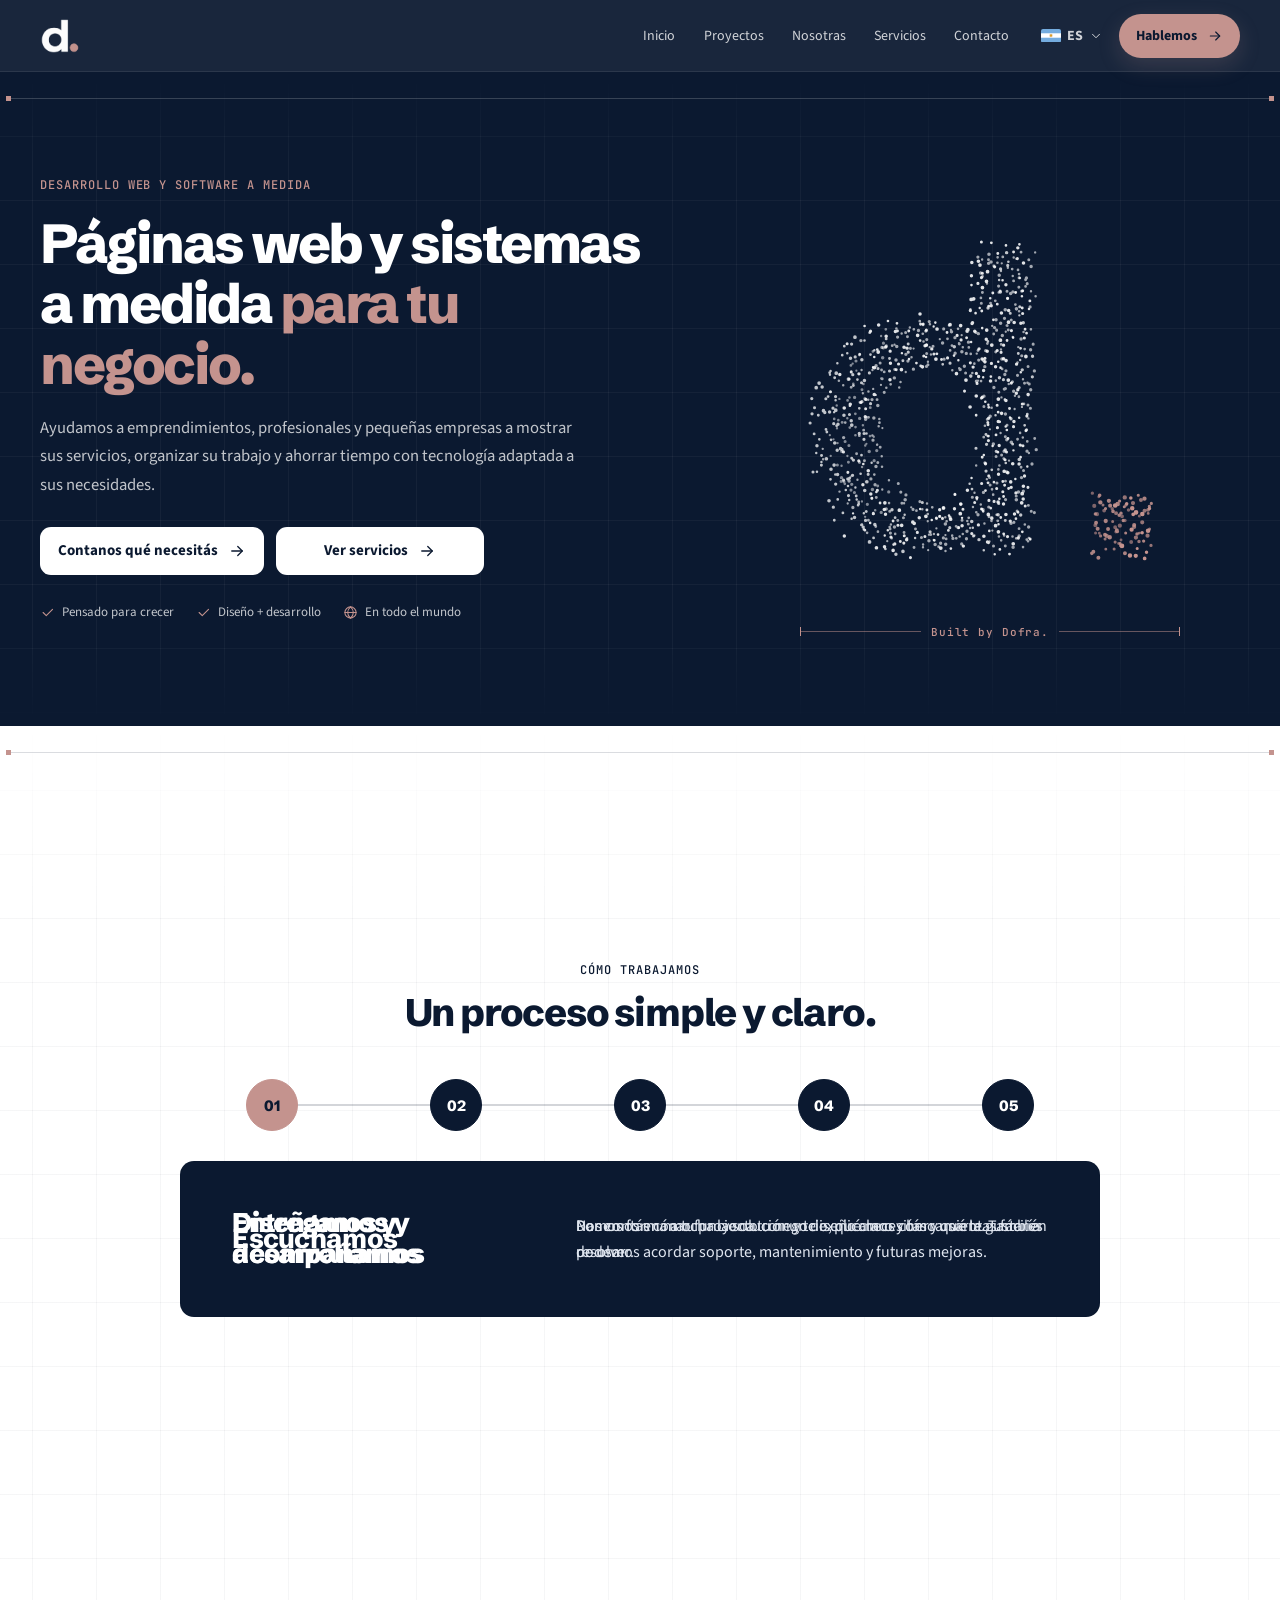
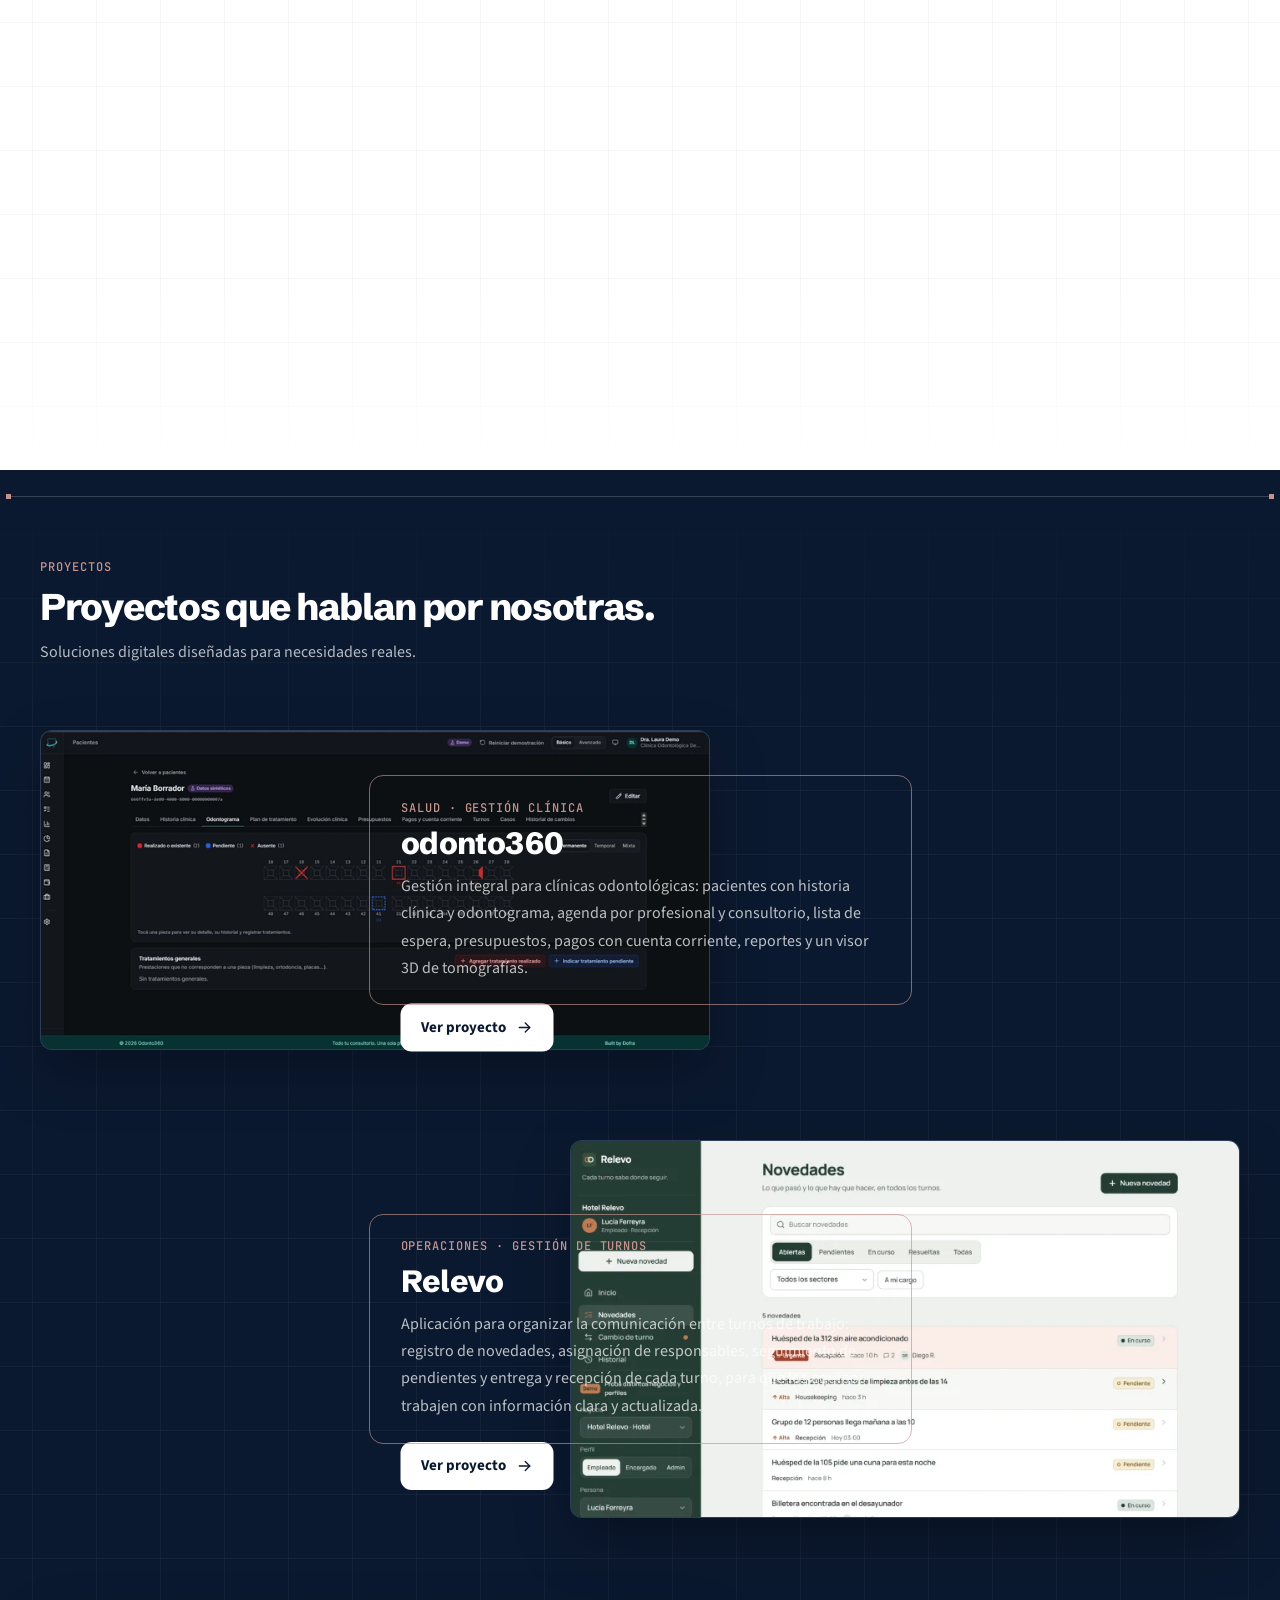
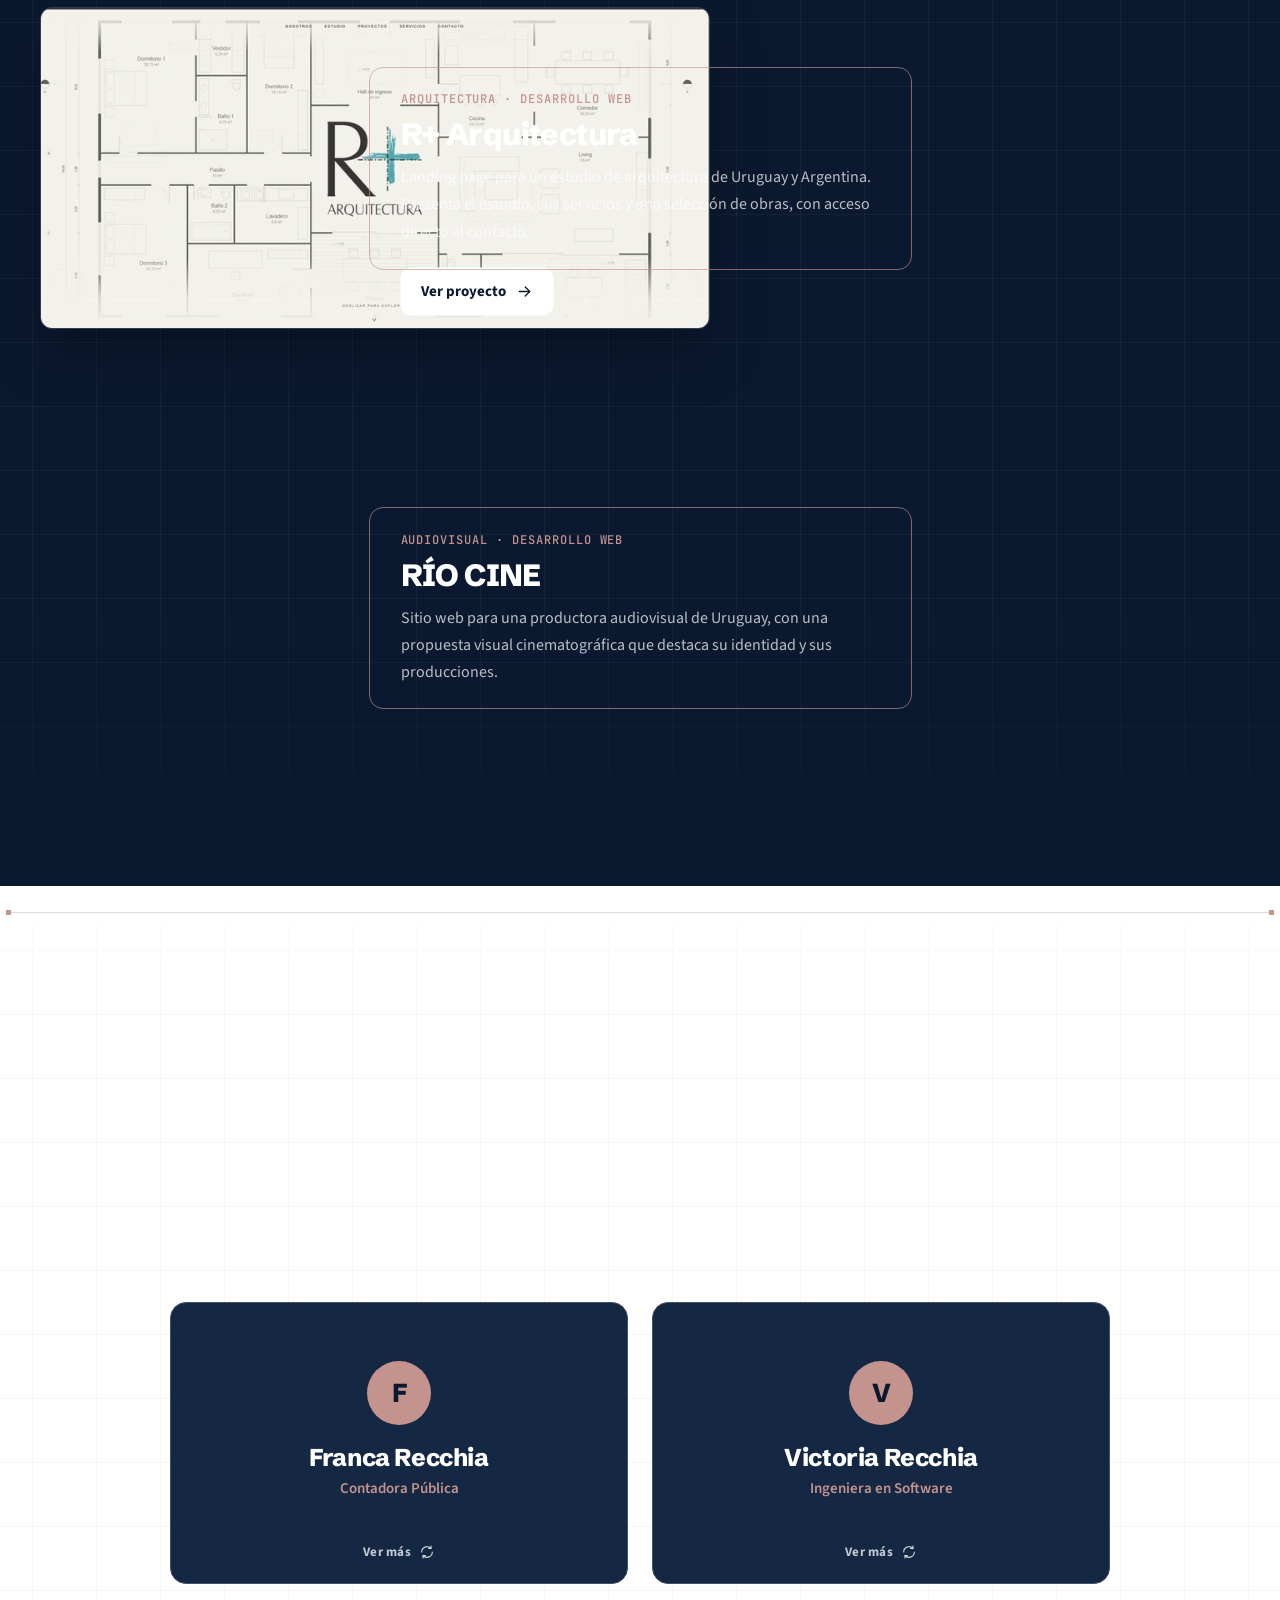
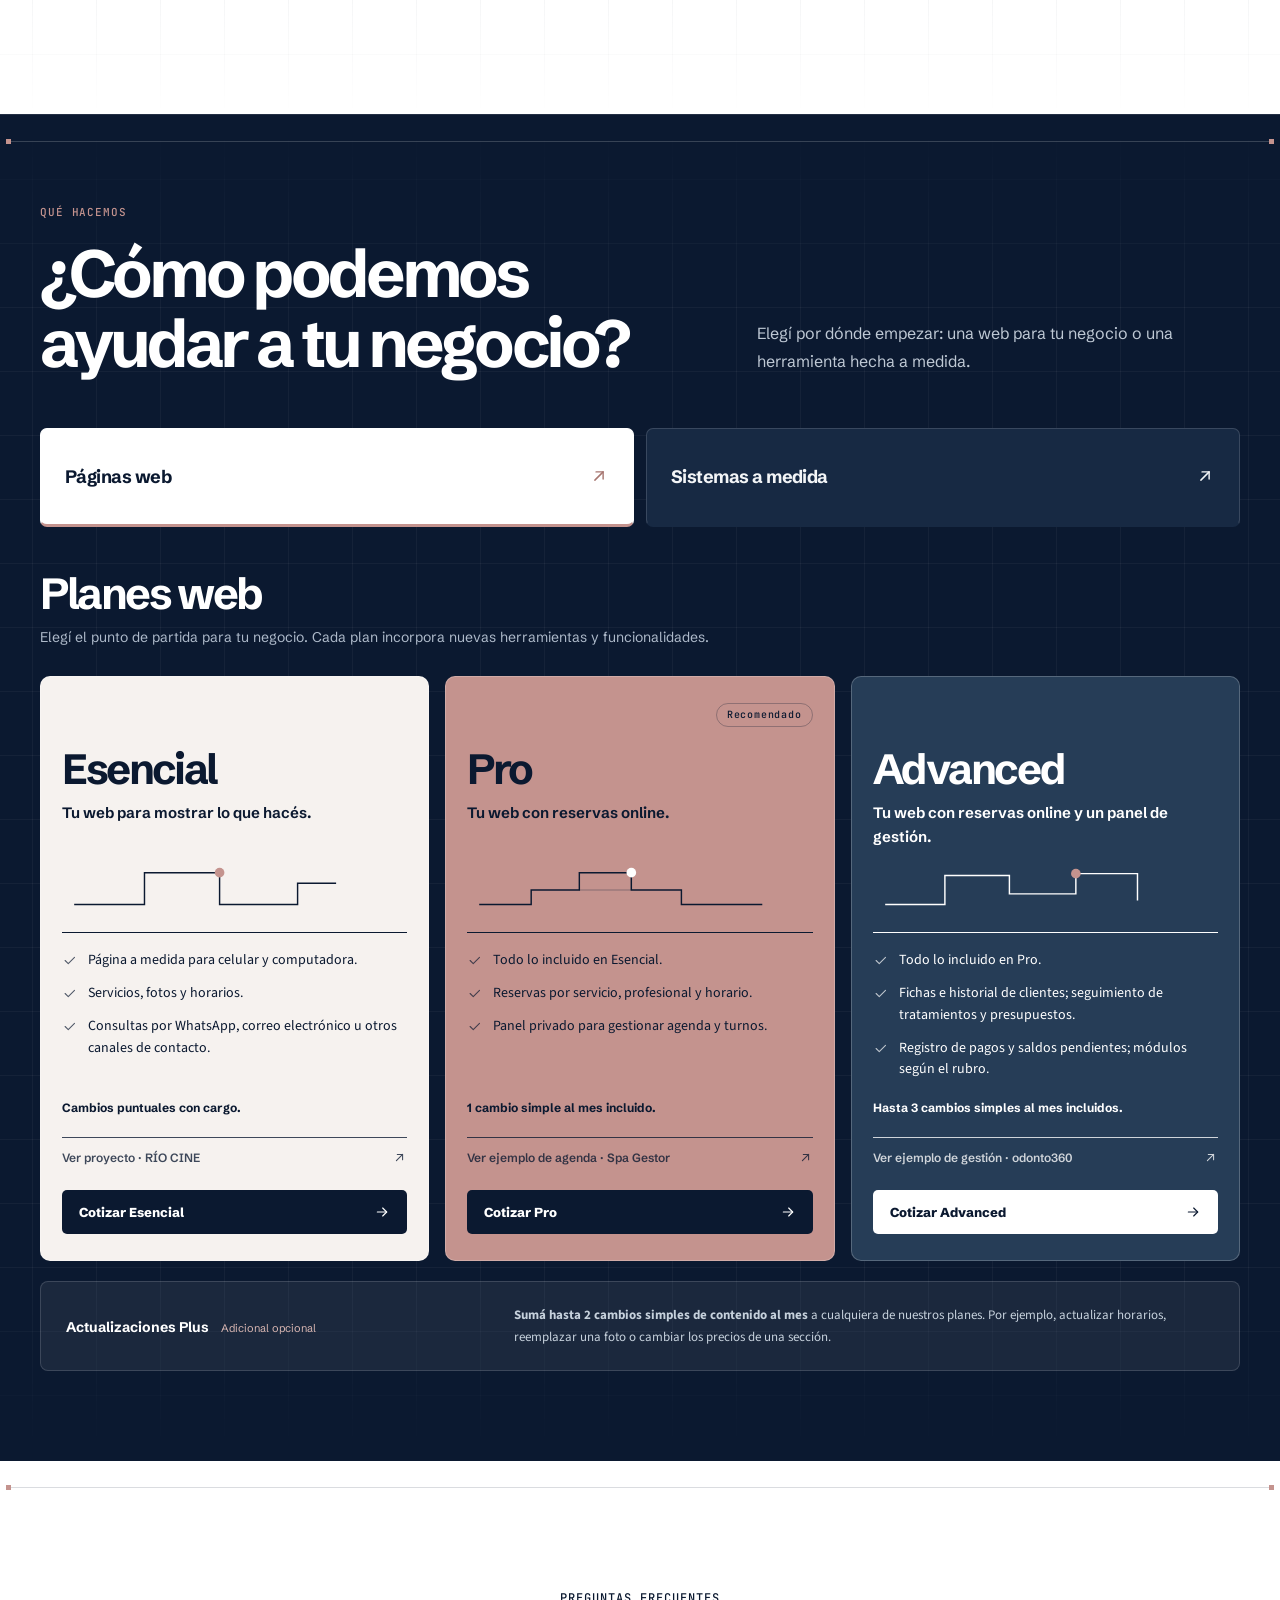
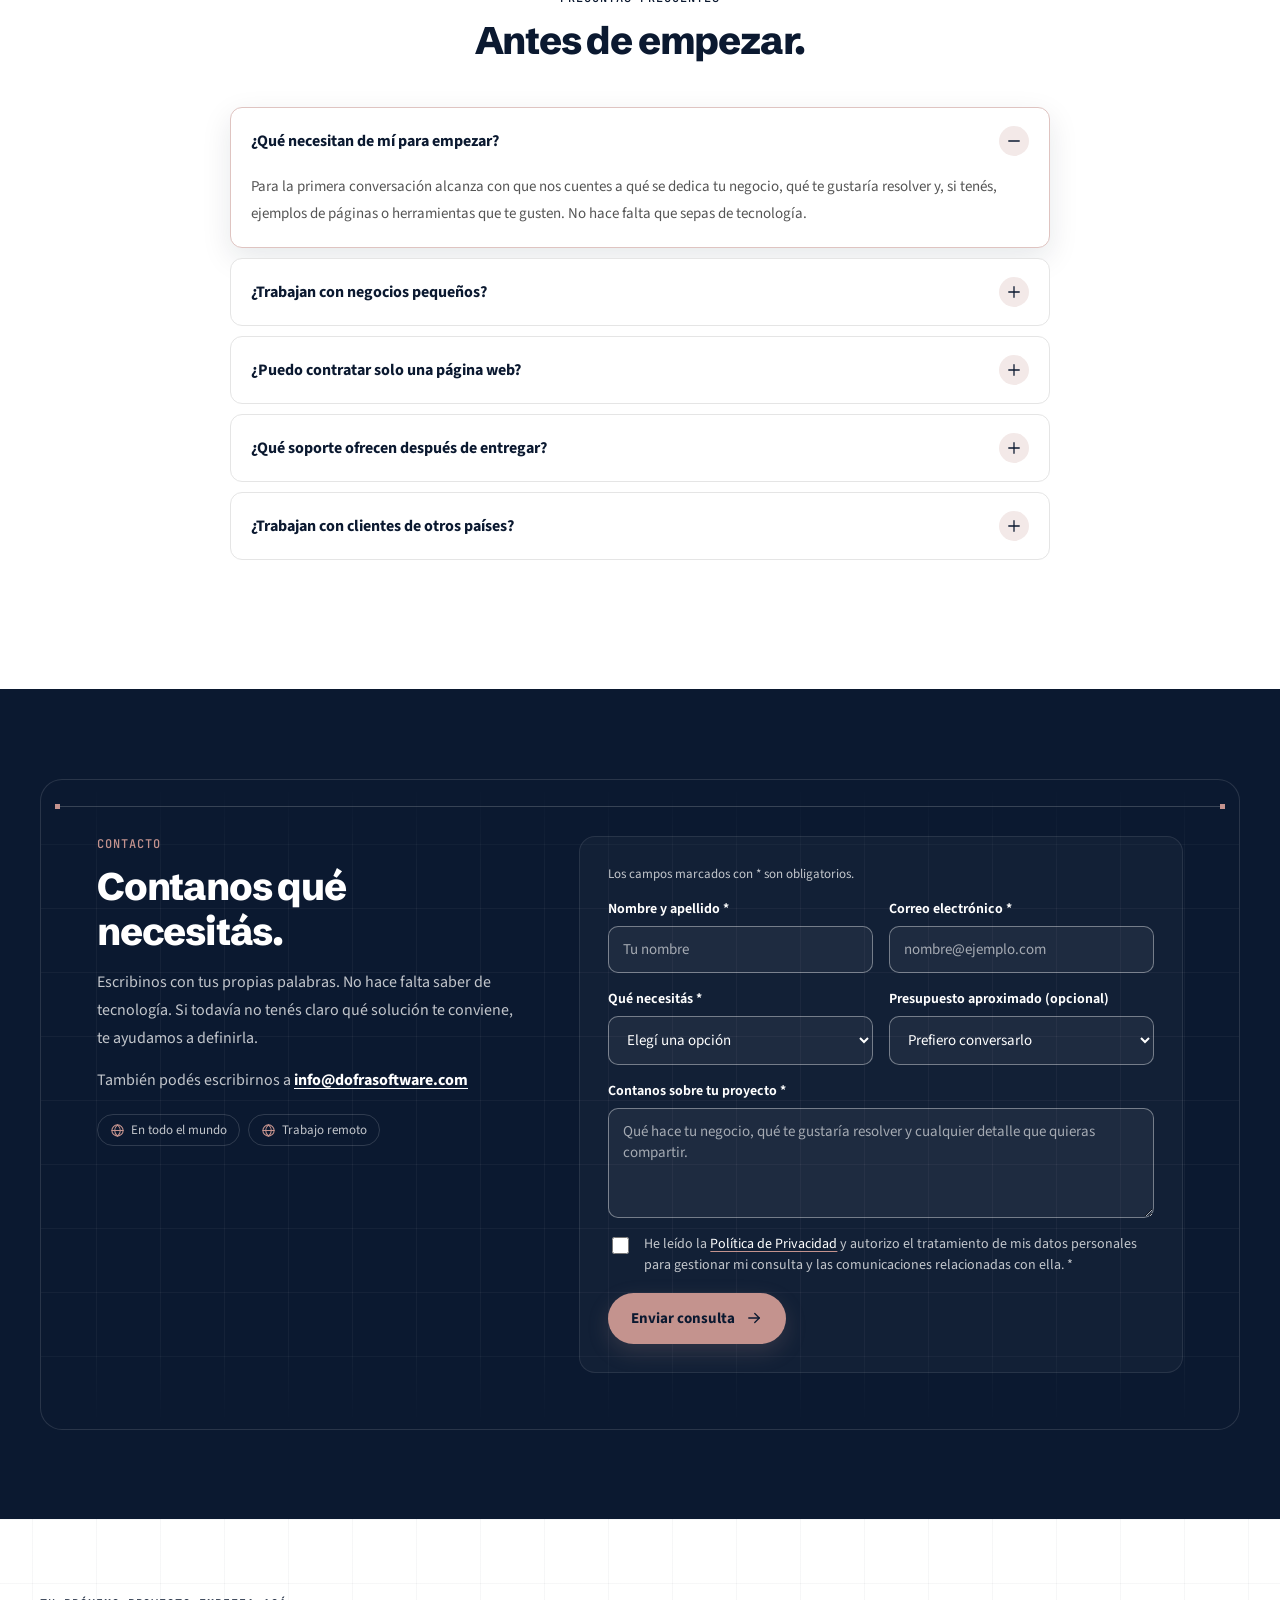
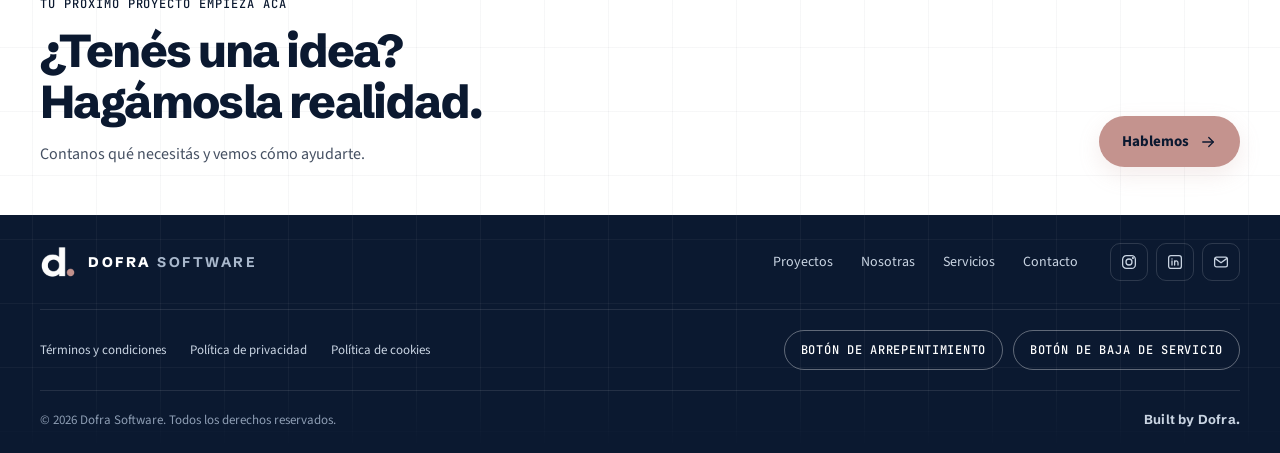
==== commit a8c0140c: "Publicar sitio desde dofra@6aaf894" ====
--- a/index.html
+++ b/index.html
@@ -1,77 +1,78 @@
-<!doctype html>
-<html lang="es">
-  <head>
-    <meta charset="UTF-8" />
-    <!-- Favicon: logo original sobre #0B1930 (el PNG transparente con la «d» blanca no se ve en fondos claros, como los resultados de Google). Ver docs/SEO.md. -->
-    <link rel="icon" href="/favicon.ico" sizes="48x48" />
-    <link rel="icon" type="image/png" sizes="192x192" href="/icon-192.png" />
-    <link rel="apple-touch-icon" href="/apple-touch-icon.png" />
-    <meta name="viewport" content="width=device-width, initial-scale=1.0" />
-    <meta name="theme-color" content="#0B1930" />
-    <meta name="description" content="Diseñamos páginas web, agendas online y sistemas de gestión a medida para negocios de todo el mundo." />
-    <link rel="canonical" href="https://www.dofrasoftware.com/" />
-    <meta property="og:type" content="website" />
-    <meta property="og:locale" content="es_AR" />
-    <meta property="og:url" content="https://www.dofrasoftware.com/" />
-    <meta property="og:site_name" content="Dofra Software" />
-    <meta property="og:title" content="Dofra Software | Páginas web y sistemas a medida" />
-    <meta property="og:description" content="Diseñamos páginas web, agendas online y sistemas de gestión a medida para negocios de todo el mundo." />
-    <meta property="og:image" content="https://www.dofrasoftware.com/og-image.png" />
-    <meta property="og:image:width" content="1200" />
-    <meta property="og:image:height" content="628" />
-    <meta property="og:image:alt" content="Logo de Dofra Software con el texto «Páginas web y sistemas a medida.» y capturas de proyectos reales." />
-    <meta name="twitter:card" content="summary_large_image" />
-    <title>Dofra Software | Páginas web y sistemas a medida</title>
-    <script type="application/ld+json">
-    {
-      "@context": "https://schema.org",
-      "@graph": [
-        {
-          "@type": "WebSite",
-          "@id": "https://www.dofrasoftware.com/#website",
-          "url": "https://www.dofrasoftware.com/",
-          "name": "Dofra Software",
-          "alternateName": "Dofra",
-          "inLanguage": "es",
-          "publisher": { "@id": "https://www.dofrasoftware.com/#organization" }
-        },
-        {
-          "@type": "ProfessionalService",
-          "@id": "https://www.dofrasoftware.com/#organization",
-          "name": "Dofra Software",
-          "alternateName": "Dofra",
-          "slogan": "Built by Dofra.",
-          "url": "https://www.dofrasoftware.com/",
-          "logo": "https://www.dofrasoftware.com/icon-192.png",
-          "image": "https://www.dofrasoftware.com/og-image.png",
-          "description": "Estudio de desarrollo de Córdoba, Argentina. Diseña páginas web y sistemas de gestión a medida para negocios de servicios: turnos y reservas online, clientes, pagos y reportes.",
-          "email": "info@dofrasoftware.com",
-          "address": { "@type": "PostalAddress", "addressLocality": "Córdoba", "addressRegion": "Córdoba", "addressCountry": "AR" },
-          "areaServed": [
-            { "@type": "City", "name": "Córdoba" },
-            { "@type": "Country", "name": "Argentina" }
-          ],
-          "founder": [
-            { "@type": "Person", "name": "Franca Recchia" },
-            { "@type": "Person", "name": "Victoria Recchia" }
-          ],
-          "knowsAbout": ["Diseño web", "Desarrollo web", "Sistemas de gestión a medida", "Sistemas de turnos y reservas online", "Aplicaciones web"],
-          "sameAs": [
-            "https://www.instagram.com/dofra.software/",
-            "https://www.linkedin.com/company/dofra-software/",
-            "https://github.com/Dofra-Software"
-          ]
-        }
-      ]
-    }
-    </script>
-    <link rel="preload" href="/fonts/manrope-latin.woff2" as="font" type="font/woff2" crossorigin />
-    <link rel="preload" href="/fonts/schibsted-grotesk-latin.woff2" as="font" type="font/woff2" crossorigin />
-    <link rel="preload" href="/fonts/source-sans-3-latin.woff2" as="font" type="font/woff2" crossorigin />
-    <script type="module" crossorigin src="/assets/index-BrtcDqAd.js"></script>
-    <link rel="stylesheet" crossorigin href="/assets/index-CxBe3ANr.css">
-  </head>
-  <body>
-    <div id="root"><a class="skip-link" href="#contenido">Saltar al contenido</a><header class="header"><div class="container nav-inner"><a class="brand " href="#inicio" aria-label="Dofra Software, ir al inicio"><img class="brand-logo" src="/dofra-logo.png" alt="" width="48" height="48"/></a><nav id="menu-principal" class="nav-links" aria-label="Navegación principal"><a href="#inicio">Inicio</a><a href="#proyectos">Proyectos</a><a href="#nosotras">Nosotras</a><a href="#servicios">Servicios</a><a href="#contacto">Contacto</a></nav><div class="nav-actions"><div class="lang-picker"><button type="button" class="lang-switch" aria-label="Elegir idioma · Español" aria-expanded="false" aria-controls="language-options"><img class="lang-flag" src="/flags/ar.png" width="20" height="14" alt=""/><span aria-hidden="true">ES</span><svg aria-hidden="true" focusable="false" width="14" height="14" viewBox="0 0 24 24" fill="none" stroke="currentColor" stroke-width="1.7" stroke-linecap="round" stroke-linejoin="round"><path d="m6 9 6 6 6-6"></path></svg></button><ul class="lang-options" id="language-options" aria-label="Elegir idioma" hidden=""><li><button type="button" lang="es" aria-current="true"><img class="lang-flag" src="/flags/ar.png" width="20" height="14" alt=""/>Español<svg aria-hidden="true" focusable="false" width="16" height="16" viewBox="0 0 24 24" fill="none" stroke="currentColor" stroke-width="1.7" stroke-linecap="round" stroke-linejoin="round"><path d="m5 12 5 5L20 7"></path></svg></button></li><li><button type="button" lang="en"><img class="lang-flag" src="/flags/us.png" width="20" height="14" alt=""/>English</button></li><li><button type="button" lang="fr"><img class="lang-flag" src="/flags/fr.png" width="20" height="14" alt=""/>Français</button></li></ul></div><a class="button button-primary nav-cta" href="#contacto">Hablemos<svg aria-hidden="true" focusable="false" width="16" height="16" viewBox="0 0 24 24" fill="none" stroke="currentColor" stroke-width="1.7" stroke-linecap="round" stroke-linejoin="round"><path d="M5 12h14"></path><path d="m13 6 6 6-6 6"></path></svg></a><button type="button" class="menu-toggle" aria-label="Abrir menú" aria-expanded="false" aria-controls="menu-principal"><svg aria-hidden="true" focusable="false" width="20" height="20" viewBox="0 0 24 24" fill="none" stroke="currentColor" stroke-width="1.7" stroke-linecap="round" stroke-linejoin="round"><path d="M4 7h16M4 12h16M4 17h16"></path></svg></button></div></div></header><main id="contenido" tabindex="-1"><section class="hero" id="inicio" aria-labelledby="hero-titulo"><div class="tg tg-dark has-grid" aria-hidden="true"><i class="tg-grid"></i><div class="tg-frame"><i class="tg-v tg-v-start"></i><i class="tg-v tg-v-end"></i><i class="tg-rule"></i><i class="tg-mark tg-mark-start"></i><i class="tg-mark tg-mark-end"></i></div><i class="tg-aim-x"></i><i class="tg-aim-y"></i><i class="tg-aim-dot"></i></div><div class="container hero-grid"><div class="hero-copy"><p class="eyebrow">DESARROLLO WEB Y SOFTWARE A MEDIDA</p><h1 id="hero-titulo">Páginas web y sistemas a medida<!-- --> <span>para tu negocio.</span></h1><p class="hero-lead">Ayudamos a emprendimientos, profesionales y pequeñas empresas a mostrar sus servicios, organizar su trabajo y ahorrar tiempo con tecnología adaptada a sus necesidades.</p><div class="hero-actions"><a class="button button-primary button-large" href="#contacto">Contanos qué necesitás<svg aria-hidden="true" focusable="false" width="18" height="18" viewBox="0 0 24 24" fill="none" stroke="currentColor" stroke-width="1.7" stroke-linecap="round" stroke-linejoin="round"><path d="M5 12h14"></path><path d="m13 6 6 6-6 6"></path></svg></a><a class="button button-ghost button-large" href="#servicios">Ver servicios<svg aria-hidden="true" focusable="false" width="18" height="18" viewBox="0 0 24 24" fill="none" stroke="currentColor" stroke-width="1.7" stroke-linecap="round" stroke-linejoin="round"><path d="M5 12h14"></path><path d="m13 6 6 6-6 6"></path></svg></a></div><ul class="hero-trust"><li><svg aria-hidden="true" focusable="false" width="15" height="15" viewBox="0 0 24 24" fill="none" stroke="currentColor" stroke-width="1.7" stroke-linecap="round" stroke-linejoin="round"><path d="m5 12 5 5L20 7"></path></svg>Pensado para crecer</li><li><svg aria-hidden="true" focusable="false" width="15" height="15" viewBox="0 0 24 24" fill="none" stroke="currentColor" stroke-width="1.7" stroke-linecap="round" stroke-linejoin="round"><path d="m5 12 5 5L20 7"></path></svg>Diseño + desarrollo</li><li><svg aria-hidden="true" focusable="false" width="15" height="15" viewBox="0 0 24 24" fill="none" stroke="currentColor" stroke-width="1.7" stroke-linecap="round" stroke-linejoin="round"><circle cx="12" cy="12" r="9"></circle><path d="M3 12h18M12 3c6 5 6 13 0 18M12 3c-6 5-6 13 0 18"></path></svg>En todo el mundo</li></ul></div><div class="hero-visual"><div class="particles" role="img" aria-label="Logo de Dofra formado por partículas blancas y terracota."><canvas aria-hidden="true"></canvas></div><span class="tg-measure" aria-hidden="true"><i></i><span>Built by Dofra.</span><i></i></span></div></div></section><section class="section section-soft section-compact process-section" aria-labelledby="proceso-titulo"><div class="tg tg-light has-grid" aria-hidden="true"><i class="tg-grid"></i><div class="tg-frame"><i class="tg-v tg-v-start"></i><i class="tg-v tg-v-end"></i><i class="tg-rule"></i><i class="tg-mark tg-mark-start"></i><i class="tg-mark tg-mark-end"></i></div></div><div class="container"><header class="section-head" data-reveal="true"><p class="kicker">CÓMO TRABAJAMOS</p><h2 id="proceso-titulo">Un proceso simple y claro.</h2></header><ol class="grid process-grid" data-reveal="true"><li class="card process-card"><span class="process-number" aria-hidden="true">0<!-- -->1</span><h3>Escuchamos</h3><p>Nos contás cómo funciona tu negocio, qué necesitás y qué te gustaría resolver.</p></li><li class="card process-card"><span class="process-number" aria-hidden="true">0<!-- -->2</span><h3>Proponemos</h3><p>Definimos una solución a medida y te presentamos qué incluye, el presupuesto y los plazos.</p></li><li class="card process-card"><span class="process-number" aria-hidden="true">0<!-- -->3</span><h3>Diseñamos y desarrollamos</h3><p>Damos forma a tu proyecto con un diseño claro y herramientas fáciles de usar.</p></li><li class="card process-card"><span class="process-number" aria-hidden="true">0<!-- -->4</span><h3>Revisamos y ajustamos</h3><p>Te mostramos los avances, escuchamos tu opinión y realizamos los ajustes acordados.</p></li><li class="card process-card"><span class="process-number" aria-hidden="true">0<!-- -->5</span><h3>Entregamos y acompañamos</h3><p>Ponemos en marcha la solución y te explicamos cómo usarla. También podemos acordar soporte, mantenimiento y futuras mejoras.</p></li></ol><div class="process-timeline"><div class="timeline-rail"><div class="timeline-track" aria-hidden="true"><span class="timeline-progress"></span></div><ol class="timeline-steps" aria-label="CÓMO TRABAJAMOS"><li><button type="button" class="timeline-node" aria-current="step" aria-controls="process-timeline-panel" aria-label="Escuchamos" title="Escuchamos">01</button></li><li><button type="button" class="timeline-node" aria-controls="process-timeline-panel" aria-label="Proponemos" title="Proponemos">02</button></li><li><button type="button" class="timeline-node" aria-controls="process-timeline-panel" aria-label="Diseñamos y desarrollamos" title="Diseñamos y desarrollamos">03</button></li><li><button type="button" class="timeline-node" aria-controls="process-timeline-panel" aria-label="Revisamos y ajustamos" title="Revisamos y ajustamos">04</button></li><li><button type="button" class="timeline-node" aria-controls="process-timeline-panel" aria-label="Entregamos y acompañamos" title="Entregamos y acompañamos">05</button></li></ol></div><div id="process-timeline-panel" class="timeline-panel"><div class="timeline-copy" aria-hidden="false"><h3>Escuchamos</h3><p>Nos contás cómo funciona tu negocio, qué necesitás y qué te gustaría resolver.</p></div><div class="timeline-copy" aria-hidden="true"><h3>Proponemos</h3><p>Definimos una solución a medida y te presentamos qué incluye, el presupuesto y los plazos.</p></div><div class="timeline-copy" aria-hidden="true"><h3>Diseñamos y desarrollamos</h3><p>Damos forma a tu proyecto con un diseño claro y herramientas fáciles de usar.</p></div><div class="timeline-copy" aria-hidden="true"><h3>Revisamos y ajustamos</h3><p>Te mostramos los avances, escuchamos tu opinión y realizamos los ajustes acordados.</p></div><div class="timeline-copy" aria-hidden="true"><h3>Entregamos y acompañamos</h3><p>Ponemos en marcha la solución y te explicamos cómo usarla. También podemos acordar soporte, mantenimiento y futuras mejoras.</p></div></div></div><ol class="mobile-process-timeline" aria-label="CÓMO TRABAJAMOS"><li class="mobile-process-step"><button type="button" class="mobile-process-node" aria-labelledby="mobile-process-title-0" aria-current="step">01</button><div class="mobile-process-copy"><h3 id="mobile-process-title-0">Escuchamos</h3><p>Nos contás cómo funciona tu negocio, qué necesitás y qué te gustaría resolver.</p></div></li><li class="mobile-process-step"><button type="button" class="mobile-process-node" aria-labelledby="mobile-process-title-1">02</button><div class="mobile-process-copy"><h3 id="mobile-process-title-1">Proponemos</h3><p>Definimos una solución a medida y te presentamos qué incluye, el presupuesto y los plazos.</p></div></li><li class="mobile-process-step"><button type="button" class="mobile-process-node" aria-labelledby="mobile-process-title-2">03</button><div class="mobile-process-copy"><h3 id="mobile-process-title-2">Diseñamos y desarrollamos</h3><p>Damos forma a tu proyecto con un diseño claro y herramientas fáciles de usar.</p></div></li><li class="mobile-process-step"><button type="button" class="mobile-process-node" aria-labelledby="mobile-process-title-3">04</button><div class="mobile-process-copy"><h3 id="mobile-process-title-3">Revisamos y ajustamos</h3><p>Te mostramos los avances, escuchamos tu opinión y realizamos los ajustes acordados.</p></div></li><li class="mobile-process-step"><button type="button" class="mobile-process-node" aria-labelledby="mobile-process-title-4">05</button><div class="mobile-process-copy"><h3 id="mobile-process-title-4">Entregamos y acompañamos</h3><p>Ponemos en marcha la solución y te explicamos cómo usarla. También podemos acordar soporte, mantenimiento y futuras mejoras.</p></div></li></ol></div></section><section class="section work" id="proyectos" aria-labelledby="proyectos-titulo"><div class="tg tg-dark has-grid" aria-hidden="true"><i class="tg-grid"></i><div class="tg-frame"><i class="tg-v tg-v-start"></i><i class="tg-v tg-v-end"></i><i class="tg-rule"></i><i class="tg-mark tg-mark-start"></i><i class="tg-mark tg-mark-end"></i></div></div><div class="container"><header class="work-head" data-reveal="true"><p class="work-kicker">PROYECTOS</p><h2 id="proyectos-titulo">Proyectos que hablan por nosotras.</h2><p>Soluciones digitales diseñadas para necesidades reales.</p></header><div class="work-list"><article class="work-item" data-reveal="true" aria-labelledby="proyecto-odonto360"><figure class="work-shot"><img src="/proyectos/odonto360-800.webp" srcSet="/proyectos/odonto360-480.webp 480w, /proyectos/odonto360-800.webp 800w, /proyectos/odonto360-1200.webp 1200w, /proyectos/odonto360-1600.webp 1600w, /proyectos/odonto360.webp 1904w" sizes="auto, (max-width: 900px) calc(100vw - 2 * clamp(16px, 4vw, 40px) - 2px), calc((min(1200px, 100vw - 2 * clamp(16px, 4vw, 40px)) - clamp(24px, 4vw, 56px)) * 0.583333 - 2px)" width="1904" height="908" alt="Odontograma de odonto360 con piezas marcadas como realizadas, pendientes y ausentes." loading="lazy" decoding="async"/></figure><div class="work-copy"><p class="work-category">Salud · Gestión clínica</p><h3 id="proyecto-odonto360">odonto360</h3><p class="work-desc">Gestión integral para clínicas odontológicas: pacientes con historia clínica y odontograma, agenda por profesional y consultorio, lista de espera, presupuestos, pagos con cuenta corriente, reportes y un visor 3D de tomografías.</p><a class="work-link" href="https://odonto.dofrasoftware.workers.dev/" target="_blank" rel="noopener noreferrer" aria-label="Ver proyecto: odonto360 (se abre en una pestaña nueva)">Ver proyecto<svg aria-hidden="true" focusable="false" width="18" height="18" viewBox="0 0 24 24" fill="none" stroke="currentColor" stroke-width="1.7" stroke-linecap="round" stroke-linejoin="round"><path d="M5 12h14"></path><path d="m13 6 6 6-6 6"></path></svg></a></div></article><article class="work-item is-reverse" data-reveal="true" aria-labelledby="proyecto-relevo"><figure class="work-shot"><img src="/proyectos/relevo-800.webp" srcSet="/proyectos/relevo-480.webp 480w, /proyectos/relevo-800.webp 800w, /proyectos/relevo-1200.webp 1200w, /proyectos/relevo-1600.webp 1600w, /proyectos/relevo-1920.webp 1920w, /proyectos/relevo.webp 2400w" sizes="auto, (max-width: 900px) calc(100vw - 2 * clamp(16px, 4vw, 40px) - 2px), calc((min(1200px, 100vw - 2 * clamp(16px, 4vw, 40px)) - clamp(24px, 4vw, 56px)) * 0.583333 - 2px)" width="2400" height="1350" alt="Panel Novedades de Relevo con las novedades abiertas de un hotel ficticio, con prioridad, sector, responsable y estado." loading="lazy" decoding="async"/></figure><div class="work-copy"><p class="work-category">Operaciones · Gestión de turnos</p><h3 id="proyecto-relevo">Relevo</h3><p class="work-desc">Aplicación para organizar la comunicación entre turnos de trabajo: registro de novedades, asignación de responsables, seguimiento de pendientes y entrega y recepción de cada turno, para que los equipos trabajen con información clara y actualizada.</p><a class="work-link" href="https://relevo.dofrasoftware.com/" target="_blank" rel="noopener noreferrer" aria-label="Ver proyecto: Relevo (se abre en una pestaña nueva)">Ver proyecto<svg aria-hidden="true" focusable="false" width="18" height="18" viewBox="0 0 24 24" fill="none" stroke="currentColor" stroke-width="1.7" stroke-linecap="round" stroke-linejoin="round"><path d="M5 12h14"></path><path d="m13 6 6 6-6 6"></path></svg></a></div></article><article class="work-item" data-reveal="true" aria-labelledby="proyecto-r-mas-arquitectura"><figure class="work-shot"><img src="/proyectos/r-mas-arquitectura-800.webp" srcSet="/proyectos/r-mas-arquitectura-480.webp 480w, /proyectos/r-mas-arquitectura-800.webp 800w, /proyectos/r-mas-arquitectura-1200.webp 1200w, /proyectos/r-mas-arquitectura-1600.webp 1600w, /proyectos/r-mas-arquitectura.webp 1905w" sizes="auto, (max-width: 900px) calc(100vw - 2 * clamp(16px, 4vw, 40px) - 2px), calc((min(1200px, 100vw - 2 * clamp(16px, 4vw, 40px)) - clamp(24px, 4vw, 56px)) * 0.583333 - 2px)" width="1905" height="913" alt="Portada de R+ Arquitectura con el logotipo del estudio sobre un plano arquitectónico." loading="lazy" decoding="async"/></figure><div class="work-copy"><p class="work-category">Arquitectura · Desarrollo web</p><h3 id="proyecto-r-mas-arquitectura">R+ Arquitectura</h3><p class="work-desc">Landing page para un estudio de arquitectura de Uruguay y Argentina. Presenta el estudio, sus servicios y una selección de obras, con acceso directo al contacto.</p><a class="work-link" href="https://r-mas-arquitectura.pages.dev/" target="_blank" rel="noopener noreferrer" aria-label="Ver proyecto: R+ Arquitectura (se abre en una pestaña nueva)">Ver proyecto<svg aria-hidden="true" focusable="false" width="18" height="18" viewBox="0 0 24 24" fill="none" stroke="currentColor" stroke-width="1.7" stroke-linecap="round" stroke-linejoin="round"><path d="M5 12h14"></path><path d="m13 6 6 6-6 6"></path></svg></a></div></article><article class="work-item is-reverse" data-reveal="true" aria-labelledby="proyecto-rio-cine"><figure class="work-shot"><img src="/proyectos/rio-cine-800.webp" srcSet="/proyectos/rio-cine-480.webp 480w, /proyectos/rio-cine-800.webp 800w, /proyectos/rio-cine-1200.webp 1200w, /proyectos/rio-cine-1600.webp 1600w, /proyectos/rio-cine-1920.webp 1920w, /proyectos/rio-cine.webp 2400w" sizes="auto, (max-width: 900px) calc(100vw - 2 * clamp(16px, 4vw, 40px) - 2px), calc((min(1200px, 100vw - 2 * clamp(16px, 4vw, 40px)) - clamp(24px, 4vw, 56px)) * 0.583333 - 2px)" width="2400" height="1350" alt="Portada del sitio de RÍO CINE con cámara cinematográfica, logotipo y navegación sobre fondo oscuro." loading="lazy" decoding="async"/></figure><div class="work-copy"><p class="work-category">Audiovisual · Desarrollo web</p><h3 id="proyecto-rio-cine">RÍO CINE</h3><p class="work-desc">Sitio web para una productora audiovisual de Uruguay, con una propuesta visual cinematográfica que destaca su identidad y sus producciones.</p><a class="work-link" href="https://rio-cine.pages.dev/" target="_blank" rel="noopener noreferrer" aria-label="Ver proyecto: RÍO CINE (se abre en una pestaña nueva)">Ver proyecto<svg aria-hidden="true" focusable="false" width="18" height="18" viewBox="0 0 24 24" fill="none" stroke="currentColor" stroke-width="1.7" stroke-linecap="round" stroke-linejoin="round"><path d="M5 12h14"></path><path d="m13 6 6 6-6 6"></path></svg></a></div></article></div></div></section><section class="section section-soft section-compact" id="nosotras" aria-labelledby="nosotras-titulo"><div class="tg tg-light has-grid" aria-hidden="true"><i class="tg-grid"></i><div class="tg-frame"><i class="tg-v tg-v-start"></i><i class="tg-v tg-v-end"></i><i class="tg-rule"></i><i class="tg-mark tg-mark-start"></i><i class="tg-mark tg-mark-end"></i></div></div><div class="container team"><header class="team-intro is-in"><h2 id="nosotras-titulo">Nosotras</h2><p>Somos Franca y Victoria, contadora pública e ingeniera en software. Creamos Dofra para ayudar a negocios y profesionales a transformar sus ideas y necesidades en herramientas digitales que les faciliten el trabajo.</p><p>Combinamos experiencia en empresas internacionales y más de 4 años de trayectoria en sistemas con una forma de trabajar cercana: escuchamos, preguntamos y buscamos entender qué necesita cada proyecto. Así, desarrollamos soluciones a medida que tienen sentido para tu negocio y son fáciles de usar.</p></header><ul class="team-cards is-in"><li class="team-card-slot" style="--i:0"><article class="team-card"><div class="team-card-inner"><div class="team-face team-front"><span class="team-initial" aria-hidden="true">F</span><h3 class="team-name">Franca Recchia</h3><p class="team-role">Contadora Pública</p><p class="sr-only">Analiza los procesos administrativos y comerciales de cada cliente y define el alcance funcional de los proyectos.</p><button type="button" class="team-toggle" aria-expanded="false"><span>Ver más</span><span class="sr-only">: <!-- -->Franca Recchia</span><svg aria-hidden="true" focusable="false" width="16" height="16" viewBox="0 0 24 24" fill="none" stroke="currentColor" stroke-width="1.8" stroke-linecap="round" stroke-linejoin="round"><path d="M20 12a8 8 0 0 1-13.7 5.6"></path><path d="M4 12a8 8 0 0 1 13.7-5.6"></path><path d="M18 3v3.6h-3.6"></path><path d="M6 21v-3.6h3.6"></path></svg></button></div><div class="team-face team-back" aria-hidden="true" inert=""><h3 class="team-name">Cra. Franca Recchia</h3><p class="sr-only">Contadora Pública</p><p class="team-desc">Analiza los procesos administrativos y comerciales de cada cliente y define el alcance funcional de los proyectos.</p><button type="button" class="team-toggle" aria-expanded="false"><span>Volver</span><span class="sr-only">: <!-- -->Franca Recchia</span><svg aria-hidden="true" focusable="false" width="16" height="16" viewBox="0 0 24 24" fill="none" stroke="currentColor" stroke-width="1.8" stroke-linecap="round" stroke-linejoin="round"><path d="M20 12a8 8 0 0 1-13.7 5.6"></path><path d="M4 12a8 8 0 0 1 13.7-5.6"></path><path d="M18 3v3.6h-3.6"></path><path d="M6 21v-3.6h3.6"></path></svg></button></div></div></article></li><li class="team-card-slot" style="--i:1"><article class="team-card"><div class="team-card-inner"><div class="team-face team-front"><span class="team-initial" aria-hidden="true">V</span><h3 class="team-name">Victoria Recchia</h3><p class="team-role">Ingeniera en Software</p><p class="sr-only">Lidera el diseño técnico de las soluciones y su desarrollo, desde la arquitectura hasta la implementación.</p><button type="button" class="team-toggle" aria-expanded="false"><span>Ver más</span><span class="sr-only">: <!-- -->Victoria Recchia</span><svg aria-hidden="true" focusable="false" width="16" height="16" viewBox="0 0 24 24" fill="none" stroke="currentColor" stroke-width="1.8" stroke-linecap="round" stroke-linejoin="round"><path d="M20 12a8 8 0 0 1-13.7 5.6"></path><path d="M4 12a8 8 0 0 1 13.7-5.6"></path><path d="M18 3v3.6h-3.6"></path><path d="M6 21v-3.6h3.6"></path></svg></button></div><div class="team-face team-back" aria-hidden="true" inert=""><h3 class="team-name">Ing. Victoria Recchia</h3><p class="sr-only">Ingeniera en Software</p><p class="team-desc">Lidera el diseño técnico de las soluciones y su desarrollo, desde la arquitectura hasta la implementación.</p><button type="button" class="team-toggle" aria-expanded="false"><span>Volver</span><span class="sr-only">: <!-- -->Victoria Recchia</span><svg aria-hidden="true" focusable="false" width="16" height="16" viewBox="0 0 24 24" fill="none" stroke="currentColor" stroke-width="1.8" stroke-linecap="round" stroke-linejoin="round"><path d="M20 12a8 8 0 0 1-13.7 5.6"></path><path d="M4 12a8 8 0 0 1 13.7-5.6"></path><path d="M18 3v3.6h-3.6"></path><path d="M6 21v-3.6h3.6"></path></svg></button></div></div></article></li></ul></div></section><section class="section services" id="servicios" aria-labelledby="servicios-titulo"><div class="tg tg-dark has-grid" aria-hidden="true"><i class="tg-grid"></i><div class="tg-frame"><i class="tg-v tg-v-start"></i><i class="tg-v tg-v-end"></i><i class="tg-rule"></i><i class="tg-mark tg-mark-start"></i><i class="tg-mark tg-mark-end"></i></div></div><div class="container"><header class="svc-intro" data-reveal="true"><div><p class="svc-kicker">QUÉ HACEMOS</p><h2 id="servicios-titulo">¿Cómo podemos ayudar a tu negocio?</h2></div><p>Elegí por dónde empezar: una web para tu negocio o una herramienta hecha a medida.</p></header><div class="svc-switcher" role="tablist" aria-label="Elegir tipo de servicio"><button type="button" role="tab" id="tab-paginas-web" class="svc-switch" aria-selected="true" aria-controls="paginas-web" tabindex="0"><strong>Páginas web</strong><span class="svc-switch-arrow" aria-hidden="true"><svg aria-hidden="true" focusable="false" width="20" height="20" viewBox="0 0 24 24" fill="none" stroke="currentColor" stroke-width="1.7" stroke-linecap="round" stroke-linejoin="round"><path d="M5 12h14"></path><path d="m13 6 6 6-6 6"></path></svg></span></button><button type="button" role="tab" id="tab-apps-a-medida" class="svc-switch" aria-selected="false" aria-controls="apps-a-medida" tabindex="-1"><strong>Sistemas a medida</strong><span class="svc-switch-arrow" aria-hidden="true"><svg aria-hidden="true" focusable="false" width="20" height="20" viewBox="0 0 24 24" fill="none" stroke="currentColor" stroke-width="1.7" stroke-linecap="round" stroke-linejoin="round"><path d="M5 12h14"></path><path d="m13 6 6 6-6 6"></path></svg></span></button></div><div class="svc-panel" id="paginas-web" role="tabpanel" aria-labelledby="tab-paginas-web" tabindex="-1"><header class="svc-panel-head"><h3>Planes web</h3><p>Elegí el punto de partida para tu negocio. Cada plan incorpora nuevas herramientas y funcionalidades.</p></header><div class="svc-plan-controls" role="group" aria-label="Planes de páginas web"><button type="button" aria-controls="planes-web" aria-current="true">Esencial</button><button type="button" aria-controls="planes-web">Pro</button><button type="button" aria-controls="planes-web">Advanced</button></div><ul class="svc-cards" id="planes-web" aria-label="Planes de páginas web" data-reveal="true"><li class="svc-card is-esencial" style="--i:0" aria-labelledby="plan-esencial"><div class="svc-card-top"></div><h4 id="plan-esencial">Esencial</h4><p class="svc-tagline">Tu web para mostrar lo que hacés.</p><div class="svc-graphic" aria-hidden="true"><svg viewBox="0 0 315 54" fill="none"><path class="svc-draw" d="M4 42H77V9H155V42H236V20H308" stroke="#0B1930" stroke-width="1.5"></path><circle class="svc-dot" cx="155" cy="9" r="5" fill="#C4938E"></circle></svg></div><ul class="svc-features"><li><svg aria-hidden="true" focusable="false" width="15" height="15" viewBox="0 0 24 24" fill="none" stroke="currentColor" stroke-width="1.7" stroke-linecap="round" stroke-linejoin="round"><path d="m5 12 5 5L20 7"></path></svg><span>Página a medida para celular y computadora.</span></li><li><svg aria-hidden="true" focusable="false" width="15" height="15" viewBox="0 0 24 24" fill="none" stroke="currentColor" stroke-width="1.7" stroke-linecap="round" stroke-linejoin="round"><path d="m5 12 5 5L20 7"></path></svg><span>Servicios, fotos y horarios.</span></li><li><svg aria-hidden="true" focusable="false" width="15" height="15" viewBox="0 0 24 24" fill="none" stroke="currentColor" stroke-width="1.7" stroke-linecap="round" stroke-linejoin="round"><path d="m5 12 5 5L20 7"></path></svg><span>Consultas por WhatsApp, correo electrónico u otros canales de contacto.</span></li></ul><p class="svc-changes">Cambios puntuales con cargo.</p><div class="svc-card-foot"><a class="svc-example" href="https://rio-cine.pages.dev/" target="_blank" rel="noopener noreferrer" aria-label="Ver proyecto · RÍO CINE (se abre en una pestaña nueva)"><span>Ver proyecto · RÍO CINE</span><span class="svc-example-arrow" aria-hidden="true"><svg aria-hidden="true" focusable="false" width="15" height="15" viewBox="0 0 24 24" fill="none" stroke="currentColor" stroke-width="1.7" stroke-linecap="round" stroke-linejoin="round"><path d="M5 12h14"></path><path d="m13 6 6 6-6 6"></path></svg></span></a><a class="svc-quote" href="#contacto"><span>Cotizar Esencial</span><span class="svc-quote-arrow" aria-hidden="true"><svg aria-hidden="true" focusable="false" width="16" height="16" viewBox="0 0 24 24" fill="none" stroke="currentColor" stroke-width="1.7" stroke-linecap="round" stroke-linejoin="round"><path d="M5 12h14"></path><path d="m13 6 6 6-6 6"></path></svg></span></a></div></li><li class="svc-card is-pro" style="--i:1" aria-labelledby="plan-pro"><div class="svc-card-top"><span class="svc-pill">Recomendado</span></div><h4 id="plan-pro">Pro</h4><p class="svc-tagline">Tu web con reservas online.</p><div class="svc-graphic" aria-hidden="true"><svg viewBox="0 0 315 54" fill="none"><path class="svc-draw" d="M4 42H58V27H108V9H162V27H214V42H307" stroke="#0B1930" stroke-width="1.5"></path><path d="M108 27H162V9" stroke="#0B1930" stroke-width="1" opacity=".35"></path><circle class="svc-dot" cx="162" cy="9" r="5" fill="#FFFFFF"></circle></svg></div><ul class="svc-features"><li><svg aria-hidden="true" focusable="false" width="15" height="15" viewBox="0 0 24 24" fill="none" stroke="currentColor" stroke-width="1.7" stroke-linecap="round" stroke-linejoin="round"><path d="m5 12 5 5L20 7"></path></svg><span>Todo lo incluido en Esencial.</span></li><li><svg aria-hidden="true" focusable="false" width="15" height="15" viewBox="0 0 24 24" fill="none" stroke="currentColor" stroke-width="1.7" stroke-linecap="round" stroke-linejoin="round"><path d="m5 12 5 5L20 7"></path></svg><span>Reservas por servicio, profesional y horario.</span></li><li><svg aria-hidden="true" focusable="false" width="15" height="15" viewBox="0 0 24 24" fill="none" stroke="currentColor" stroke-width="1.7" stroke-linecap="round" stroke-linejoin="round"><path d="m5 12 5 5L20 7"></path></svg><span>Panel privado para gestionar agenda y turnos.</span></li></ul><p class="svc-changes">1 cambio simple al mes incluido.</p><div class="svc-card-foot"><a class="svc-example" href="https://spa-gestor.pages.dev/" target="_blank" rel="noopener noreferrer" aria-label="Ver ejemplo de agenda · Spa Gestor (se abre en una pestaña nueva)"><span>Ver ejemplo de agenda · Spa Gestor</span><span class="svc-example-arrow" aria-hidden="true"><svg aria-hidden="true" focusable="false" width="15" height="15" viewBox="0 0 24 24" fill="none" stroke="currentColor" stroke-width="1.7" stroke-linecap="round" stroke-linejoin="round"><path d="M5 12h14"></path><path d="m13 6 6 6-6 6"></path></svg></span></a><a class="svc-quote" href="#contacto"><span>Cotizar Pro</span><span class="svc-quote-arrow" aria-hidden="true"><svg aria-hidden="true" focusable="false" width="16" height="16" viewBox="0 0 24 24" fill="none" stroke="currentColor" stroke-width="1.7" stroke-linecap="round" stroke-linejoin="round"><path d="M5 12h14"></path><path d="m13 6 6 6-6 6"></path></svg></span></a></div></li><li class="svc-card is-advanced" style="--i:2" aria-labelledby="plan-advanced"><div class="svc-card-top"></div><h4 id="plan-advanced">Advanced</h4><p class="svc-tagline">Tu web con reservas online y un panel de gestión.</p><div class="svc-graphic" aria-hidden="true"><svg viewBox="0 0 315 54" fill="none"><path class="svc-draw" d="M4 42H66V12H133V31H202V10H266V42H308" stroke="#FFFFFF" stroke-width="1.5"></path><circle class="svc-dot" cx="202" cy="10" r="5" fill="#C4938E"></circle></svg></div><ul class="svc-features"><li><svg aria-hidden="true" focusable="false" width="15" height="15" viewBox="0 0 24 24" fill="none" stroke="currentColor" stroke-width="1.7" stroke-linecap="round" stroke-linejoin="round"><path d="m5 12 5 5L20 7"></path></svg><span>Todo lo incluido en Pro.</span></li><li><svg aria-hidden="true" focusable="false" width="15" height="15" viewBox="0 0 24 24" fill="none" stroke="currentColor" stroke-width="1.7" stroke-linecap="round" stroke-linejoin="round"><path d="m5 12 5 5L20 7"></path></svg><span>Fichas e historial de clientes; seguimiento de tratamientos y presupuestos.</span></li><li><svg aria-hidden="true" focusable="false" width="15" height="15" viewBox="0 0 24 24" fill="none" stroke="currentColor" stroke-width="1.7" stroke-linecap="round" stroke-linejoin="round"><path d="m5 12 5 5L20 7"></path></svg><span>Registro de pagos y saldos pendientes; módulos según el rubro.</span></li></ul><p class="svc-changes">Hasta 3 cambios simples al mes incluidos.</p><div class="svc-card-foot"><a class="svc-example" href="https://odonto.dofrasoftware.workers.dev/" target="_blank" rel="noopener noreferrer" aria-label="Ver ejemplo de gestión · odonto360 (se abre en una pestaña nueva)"><span>Ver ejemplo de gestión · odonto360</span><span class="svc-example-arrow" aria-hidden="true"><svg aria-hidden="true" focusable="false" width="15" height="15" viewBox="0 0 24 24" fill="none" stroke="currentColor" stroke-width="1.7" stroke-linecap="round" stroke-linejoin="round"><path d="M5 12h14"></path><path d="m13 6 6 6-6 6"></path></svg></span></a><a class="svc-quote" href="#contacto"><span>Cotizar Advanced</span><span class="svc-quote-arrow" aria-hidden="true"><svg aria-hidden="true" focusable="false" width="16" height="16" viewBox="0 0 24 24" fill="none" stroke="currentColor" stroke-width="1.7" stroke-linecap="round" stroke-linejoin="round"><path d="M5 12h14"></path><path d="m13 6 6 6-6 6"></path></svg></span></a></div></li></ul><aside class="svc-plus" aria-labelledby="plus-titulo" data-reveal="true"><p class="svc-plus-head"><strong id="plus-titulo">Actualizaciones Plus</strong><small>Adicional opcional</small></p><p><strong>Sumá hasta 2 cambios simples de contenido al mes</strong> <!-- -->a cualquiera de nuestros planes. Por ejemplo, actualizar horarios, reemplazar una foto o cambiar los precios de una sección.</p></aside></div><div class="svc-panel" id="apps-a-medida" role="tabpanel" aria-labelledby="tab-apps-a-medida" tabindex="-1" hidden=""><div class="svc-system" data-reveal="true"><div><p class="svc-system-kicker">DESARROLLO A MEDIDA</p><h3><span>Contanos qué necesitás.</span><span> <!-- -->Nosotros lo desarrollamos.</span></h3><p>Diseñamos herramientas que se adaptan a la forma de trabajar de tu negocio, desde agendas y gestión de clientes hasta soluciones personalizadas.</p><a class="svc-quote" href="#contacto"><span>Hablemos de tu proyecto</span><span class="svc-quote-arrow" aria-hidden="true"><svg aria-hidden="true" focusable="false" width="16" height="16" viewBox="0 0 24 24" fill="none" stroke="currentColor" stroke-width="1.7" stroke-linecap="round" stroke-linejoin="round"><path d="M5 12h14"></path><path d="m13 6 6 6-6 6"></path></svg></span></a></div><div class="svc-design" aria-hidden="true"><i></i><i></i><i></i><i></i></div></div></div></div></section><section class="section section-soft section-compact" aria-labelledby="faq-titulo"><div class="tg tg-light" aria-hidden="true"><div class="tg-frame"><i class="tg-v tg-v-start"></i><i class="tg-v tg-v-end"></i><i class="tg-rule"></i><i class="tg-mark tg-mark-start"></i><i class="tg-mark tg-mark-end"></i></div></div><div class="container"><header class="section-head" data-reveal="true"><p class="kicker">PREGUNTAS FRECUENTES</p><h2 id="faq-titulo">Antes de empezar.</h2></header><div class="faq-list" data-reveal="true"><div class="faq-item expanded"><h3><button type="button" id="faq-q-0" aria-expanded="true" aria-controls="faq-a-0"><span>¿Qué necesitan de mí para empezar?</span><span class="faq-icon" aria-hidden="true"><svg aria-hidden="true" focusable="false" width="18" height="18" viewBox="0 0 24 24" fill="none" stroke="currentColor" stroke-width="1.7" stroke-linecap="round" stroke-linejoin="round"><path d="M5 12h14"></path></svg></span></button></h3><div id="faq-a-0" role="region" aria-labelledby="faq-q-0"><p>Para la primera conversación alcanza con que nos cuentes a qué se dedica tu negocio, qué te gustaría resolver y, si tenés, ejemplos de páginas o herramientas que te gusten. No hace falta que sepas de tecnología.</p></div></div><div class="faq-item "><h3><button type="button" id="faq-q-1" aria-expanded="false" aria-controls="faq-a-1"><span>¿Trabajan con negocios pequeños?</span><span class="faq-icon" aria-hidden="true"><svg aria-hidden="true" focusable="false" width="18" height="18" viewBox="0 0 24 24" fill="none" stroke="currentColor" stroke-width="1.7" stroke-linecap="round" stroke-linejoin="round"><path d="M12 5v14M5 12h14"></path></svg></span></button></h3><div id="faq-a-1" role="region" aria-labelledby="faq-q-1" hidden=""><p>Sí. Trabajamos con emprendimientos, profesionales y empresas que buscan una solución digital acorde a su etapa.</p></div></div><div class="faq-item "><h3><button type="button" id="faq-q-2" aria-expanded="false" aria-controls="faq-a-2"><span>¿Puedo contratar solo una página web?</span><span class="faq-icon" aria-hidden="true"><svg aria-hidden="true" focusable="false" width="18" height="18" viewBox="0 0 24 24" fill="none" stroke="currentColor" stroke-width="1.7" stroke-linecap="round" stroke-linejoin="round"><path d="M12 5v14M5 12h14"></path></svg></span></button></h3><div id="faq-a-2" role="region" aria-labelledby="faq-q-2" hidden=""><p>Por supuesto. Podemos hacer una página de presentación, un sitio profesional o una solución más completa, según lo que necesites.</p></div></div><div class="faq-item "><h3><button type="button" id="faq-q-3" aria-expanded="false" aria-controls="faq-a-3"><span>¿Qué soporte ofrecen después de entregar?</span><span class="faq-icon" aria-hidden="true"><svg aria-hidden="true" focusable="false" width="18" height="18" viewBox="0 0 24 24" fill="none" stroke="currentColor" stroke-width="1.7" stroke-linecap="round" stroke-linejoin="round"><path d="M12 5v14M5 12h14"></path></svg></span></button></h3><div id="faq-a-3" role="region" aria-labelledby="faq-q-3" hidden=""><p>Podemos acordar soporte, mejoras y mantenimiento después de la entrega, según las necesidades del proyecto.</p></div></div><div class="faq-item "><h3><button type="button" id="faq-q-4" aria-expanded="false" aria-controls="faq-a-4"><span>¿Trabajan con clientes de otros países?</span><span class="faq-icon" aria-hidden="true"><svg aria-hidden="true" focusable="false" width="18" height="18" viewBox="0 0 24 24" fill="none" stroke="currentColor" stroke-width="1.7" stroke-linecap="round" stroke-linejoin="round"><path d="M12 5v14M5 12h14"></path></svg></span></button></h3><div id="faq-a-4" role="region" aria-labelledby="faq-q-4" hidden=""><p>Sí. Trabajamos de forma remota con clientes de cualquier parte del mundo.</p></div></div></div></div></section><section class="section contact section-compact" id="contacto" aria-labelledby="contacto-titulo"><div class="container"><div class="contact-panel" data-reveal="true"><div class="tg tg-dark has-grid" aria-hidden="true"><i class="tg-grid"></i><div class="tg-frame"><i class="tg-v tg-v-start"></i><i class="tg-v tg-v-end"></i><i class="tg-rule"></i><i class="tg-mark tg-mark-start"></i><i class="tg-mark tg-mark-end"></i></div></div><div class="contact-intro"><p class="kicker">CONTACTO</p><h2 id="contacto-titulo">Contanos qué necesitás.</h2><p>Escribinos con tus propias palabras. No hace falta saber de tecnología. Si todavía no tenés claro qué solución te conviene, te ayudamos a definirla.</p><p class="quote-email">También podés escribirnos a<!-- --> <a href="mailto:info@dofrasoftware.com?subject=Consulta%20de%20proyecto%20%E2%80%94%20Dofra%20Software">info@dofrasoftware.com</a></p><ul class="contact-chips"><li><svg aria-hidden="true" focusable="false" width="15" height="15" viewBox="0 0 24 24" fill="none" stroke="currentColor" stroke-width="1.7" stroke-linecap="round" stroke-linejoin="round"><circle cx="12" cy="12" r="9"></circle><path d="M3 12h18M12 3c6 5 6 13 0 18M12 3c-6 5-6 13 0 18"></path></svg>En todo el mundo</li><li><svg aria-hidden="true" focusable="false" width="15" height="15" viewBox="0 0 24 24" fill="none" stroke="currentColor" stroke-width="1.7" stroke-linecap="round" stroke-linejoin="round"><circle cx="12" cy="12" r="9"></circle><path d="M3 12h18M12 3c6 5 6 13 0 18M12 3c-6 5-6 13 0 18"></path></svg>Trabajo remoto</li></ul></div><form class="quote-form" aria-describedby="form-required-note"><input type="hidden" name="_subject" value="Nueva consulta desde la web de Dofra"/><input type="hidden" name="_template" value="table"/><input type="hidden" name="idioma" value="Español"/><div class="quote-honey" aria-hidden="true"><label>Website<input name="_honey" tabindex="-1" autoComplete="off"/></label></div><p class="quote-required" id="form-required-note">Los campos marcados con * son obligatorios.</p><div class="quote-grid"><label><span>Nombre y apellido<!-- --> <span aria-hidden="true">*</span></span><input name="name" required="" maxLength="100" autoComplete="name" placeholder="Tu nombre"/></label><label><span>Correo electrónico<!-- --> <span aria-hidden="true">*</span></span><input type="email" name="email" required="" maxLength="150" autoComplete="email" placeholder="nombre@ejemplo.com"/></label><label><span>Qué necesitás<!-- --> <span aria-hidden="true">*</span></span><select name="project_type" required=""><option value="" disabled="" selected="">Elegí una opción</option><option value="Página web · Plan Esencial">Página web · Plan Esencial</option><option value="Página web · Plan Pro">Página web · Plan Pro</option><option value="Página web · Plan Advanced">Página web · Plan Advanced</option><option value="Proyecto a medida">Proyecto a medida</option><option value="Página web">Página web</option><option value="Aplicación web">Aplicación web</option><option value="Sistema a medida">Sistema a medida</option><option value="Automatización">Automatización</option><option value="No sé qué necesito, quiero asesoramiento">No sé qué necesito, quiero asesoramiento</option><option value="Otro">Otro</option></select></label><label><span>Presupuesto aproximado (opcional)</span><select name="budget"><option value="" selected="">Prefiero conversarlo</option><option value="Menos de USD 500">Menos de USD 500</option><option value="USD 500 – 1.500">USD 500 – 1.500</option><option value="USD 1.500 – 5.000">USD 1.500 – 5.000</option><option value="Más de USD 5.000">Más de USD 5.000</option></select></label></div><label><span>Contanos sobre tu proyecto<!-- --> <span aria-hidden="true">*</span></span><textarea name="message" required="" maxLength="3000" rows="4" placeholder="Qué hace tu negocio, qué te gustaría resolver y cualquier detalle que quieras compartir."></textarea></label><div class="quote-consent-block"><div class="quote-consent"><input type="checkbox" id="quote-consent" required="" name="consent" aria-describedby="quote-processed" value="Sí"/><label for="quote-consent">He leído la <a href="/privacidad" target="_blank" rel="noopener noreferrer">Política de Privacidad<span class="sr-only"> (<!-- -->se abre en una pestaña nueva<!-- -->)</span></a> y autorizo el tratamiento de mis datos personales para gestionar mi consulta y las comunicaciones relacionadas con ella.<!-- --> <span aria-hidden="true">*</span></label></div><p class="quote-processed" id="quote-processed">El formulario se procesa mediante Google Apps Script.</p></div><div class="turnstile-slot"></div><div class="quote-submit"><button type="submit" class="button button-primary button-large">Enviar consulta<svg aria-hidden="true" focusable="false" width="18" height="18" viewBox="0 0 24 24" fill="none" stroke="currentColor" stroke-width="1.7" stroke-linecap="round" stroke-linejoin="round"><path d="M5 12h14"></path><path d="m13 6 6 6-6 6"></path></svg></button><div class="quote-feedback idle" role="status" aria-live="polite"></div></div></form></div></div></section></main><footer class="footer" aria-labelledby="footer-titulo"><div class="tg tg-dark has-grid" aria-hidden="true"><i class="tg-grid"></i><div class="tg-frame"><i class="tg-v tg-v-start"></i><i class="tg-v tg-v-end"></i><i class="tg-rule"></i><i class="tg-mark tg-mark-start"></i><i class="tg-mark tg-mark-end"></i></div></div><div class="container"><div class="footer-cta"><div><p class="footer-kicker">TU PRÓXIMO PROYECTO EMPIEZA ACÁ</p><h2 id="footer-titulo"><span>¿Tenés una idea?</span> <span>Hagámosla realidad.</span></h2><p class="footer-desc">Contanos qué necesitás y vemos cómo ayudarte.</p></div><a class="button button-primary button-large footer-cta-button" href="#contacto">Hablemos<svg aria-hidden="true" focusable="false" width="18" height="18" viewBox="0 0 24 24" fill="none" stroke="currentColor" stroke-width="1.7" stroke-linecap="round" stroke-linejoin="round"><path d="M5 12h14"></path><path d="m13 6 6 6-6 6"></path></svg></a></div><div class="footer-main"><a class="footer-brand" href="#inicio" aria-label="Dofra Software, ir al inicio"><img src="/dofra-logo.png" alt="" width="40" height="40"/><span>DOFRA <span>SOFTWARE</span></span></a><nav class="footer-links" aria-label="Navegación del pie de página"><a href="#proyectos">Proyectos</a><a href="#nosotras">Nosotras</a><a href="#servicios">Servicios</a><a href="#contacto">Contacto</a></nav><ul class="footer-social" aria-label="Redes sociales"><li><a href="https://www.instagram.com/dofra.software/" target="_blank" rel="noopener noreferrer" aria-label="Instagram (se abre en una pestaña nueva)"><svg aria-hidden="true" focusable="false" width="18" height="18" viewBox="0 0 24 24" fill="none" stroke="currentColor" stroke-width="1.7" stroke-linecap="round" stroke-linejoin="round"><rect x="3.5" y="3.5" width="17" height="17" rx="5"></rect><circle cx="12" cy="12" r="4"></circle><circle cx="17.2" cy="6.8" r=".6" fill="currentColor"></circle></svg></a></li><li><a href="https://www.linkedin.com/company/dofra-software/" target="_blank" rel="noopener noreferrer" aria-label="LinkedIn (se abre en una pestaña nueva)"><svg aria-hidden="true" focusable="false" width="18" height="18" viewBox="0 0 24 24" fill="none" stroke="currentColor" stroke-width="1.7" stroke-linecap="round" stroke-linejoin="round"><rect x="3.5" y="3.5" width="17" height="17" rx="3"></rect><path d="M8 10.5V16M8 7.8v.2M11.5 16v-5.5M11.5 13c0-1.6 1-2.6 2.3-2.6s2.2.9 2.2 2.6V16"></path></svg></a></li><li class="footer-email-item"><a href="mailto:info@dofrasoftware.com" aria-label="Email: info@dofrasoftware.com"><svg aria-hidden="true" focusable="false" width="18" height="18" viewBox="0 0 24 24" fill="none" stroke="currentColor" stroke-width="1.7" stroke-linecap="round" stroke-linejoin="round"><rect x="3.5" y="5.5" width="17" height="13" rx="2.5"></rect><path d="m4.5 7.5 7.5 5.5 7.5-5.5"></path></svg></a></li></ul></div><div class="footer-legal"><nav class="footer-legal-links" aria-label="Información legal"><a href="/terminos-y-condiciones">Términos y condiciones</a><a href="/privacidad">Política de privacidad</a><a href="/cookies">Política de cookies</a></nav><ul class="footer-rights" aria-label="Derechos del consumidor"><li><a href="/arrepentimiento"><span lang="es">BOTÓN DE ARREPENTIMIENTO</span></a></li><li><a href="/baja-de-servicio"><span lang="es">BOTÓN DE BAJA DE SERVICIO</span></a></li></ul></div><div class="footer-bottom"><span>© <!-- -->2026<!-- --> Dofra Software. <!-- -->Todos los derechos reservados.</span><span class="footer-slogan" lang="en">Built by Dofra.</span></div></div></footer></div>
-  </body>
-</html>
+<!doctype html>
+<html lang="es">
+  <head>
+    <meta charset="UTF-8" />
+    <!-- Favicon: logo original sobre #0B1930 (el PNG transparente con la «d» blanca no se ve en fondos claros, como los resultados de Google). Ver docs/SEO.md. -->
+    <link rel="icon" href="/favicon.ico" sizes="48x48" />
+    <link rel="icon" type="image/png" sizes="192x192" href="/icon-192.png" />
+    <link rel="apple-touch-icon" href="/apple-touch-icon.png" />
+    <meta name="viewport" content="width=device-width, initial-scale=1.0" />
+    <meta name="theme-color" content="#0B1930" />
+    <meta name="description" content="Diseñamos páginas web, agendas online y sistemas de gestión a medida para negocios de todo el mundo." />
+    <link rel="canonical" href="https://www.dofrasoftware.com/" />
+    <meta property="og:type" content="website" />
+    <meta property="og:locale" content="es_AR" />
+    <meta property="og:url" content="https://www.dofrasoftware.com/" />
+    <meta property="og:site_name" content="Dofra Software" />
+    <meta property="og:title" content="Dofra Software | Páginas web y sistemas a medida" />
+    <meta property="og:description" content="Diseñamos páginas web, agendas online y sistemas de gestión a medida para negocios de todo el mundo." />
+    <meta property="og:image" content="https://www.dofrasoftware.com/og-image.png" />
+    <meta property="og:image:width" content="1200" />
+    <meta property="og:image:height" content="628" />
+    <meta property="og:image:alt" content="Logo de Dofra Software con el texto «Páginas web y sistemas a medida.» y capturas de proyectos reales." />
+    <meta name="twitter:card" content="summary_large_image" />
+    <title>Dofra Software | Páginas web y sistemas a medida</title>
+    <script type="application/ld+json">
+    {
+      "@context": "https://schema.org",
+      "@graph": [
+        {
+          "@type": "WebSite",
+          "@id": "https://www.dofrasoftware.com/#website",
+          "url": "https://www.dofrasoftware.com/",
+          "name": "Dofra Software",
+          "alternateName": "Dofra",
+          "inLanguage": "es",
+          "publisher": { "@id": "https://www.dofrasoftware.com/#organization" }
+        },
+        {
+          "@type": "ProfessionalService",
+          "@id": "https://www.dofrasoftware.com/#organization",
+          "name": "Dofra Software",
+          "alternateName": "Dofra",
+          "slogan": "Built by Dofra.",
+          "url": "https://www.dofrasoftware.com/",
+          "logo": "https://www.dofrasoftware.com/icon-192.png",
+          "image": "https://www.dofrasoftware.com/og-image.png",
+          "description": "Estudio de desarrollo de Córdoba, Argentina. Diseña páginas web y sistemas de gestión a medida para negocios de servicios: turnos y reservas online, clientes, pagos y reportes.",
+          "email": "info@dofrasoftware.com",
+          "address": { "@type": "PostalAddress", "addressLocality": "Córdoba", "addressRegion": "Córdoba", "addressCountry": "AR" },
+          "areaServed": [
+            { "@type": "City", "name": "Córdoba" },
+            { "@type": "Country", "name": "Argentina" }
+          ],
+          "founder": [
+            { "@type": "Person", "name": "Franca Recchia" },
+            { "@type": "Person", "name": "Victoria Recchia" }
+          ],
+          "knowsAbout": ["Diseño web", "Desarrollo web", "Sistemas de gestión a medida", "Sistemas de turnos y reservas online", "Aplicaciones web"],
+          "sameAs": [
+            "https://www.instagram.com/dofra.software/",
+            "https://www.linkedin.com/company/dofra-software/",
+            "https://github.com/Dofra-Software"
+          ]
+        }
+      ]
+    }
+    </script>
+    <link rel="preload" href="/fonts/manrope-latin.woff2" as="font" type="font/woff2" crossorigin />
+    <link rel="preload" href="/fonts/schibsted-grotesk-latin.woff2" as="font" type="font/woff2" crossorigin />
+    <link rel="preload" href="/fonts/source-sans-3-latin.woff2" as="font" type="font/woff2" crossorigin />
+    <script type="module" crossorigin src="/assets/index-Dw70vpSD.js"></script>
+    <link rel="stylesheet" crossorigin href="/assets/index-sS0bG7sC.css">
+  </head>
+  <body>
+    <div id="root"><a class="skip-link" href="#contenido">Saltar al contenido</a><header class="header"><div class="container nav-inner"><a class="brand " href="#inicio" aria-label="Dofra Software, ir al inicio"><img class="brand-logo" src="/dofra-logo.png" alt="" width="48" height="48"/></a><nav id="menu-principal" class="nav-links" aria-label="Navegación principal"><a href="#inicio">Inicio</a><a href="#proyectos">Proyectos</a><a href="#nosotras">Nosotras</a><a href="#servicios">Servicios</a><a href="#contacto">Contacto</a></nav><div class="nav-actions"><div class="lang-picker"><button type="button" class="lang-switch" aria-label="Elegir idioma · Español" aria-expanded="false" aria-controls="language-options"><img class="lang-flag" src="/flags/ar.png" width="20" height="14" alt=""/><span aria-hidden="true">ES</span><svg aria-hidden="true" focusable="false" width="14" height="14" viewBox="0 0 24 24" fill="none" stroke="currentColor" stroke-width="1.7" stroke-linecap="round" stroke-linejoin="round"><path d="m6 9 6 6 6-6"></path></svg></button><ul class="lang-options" id="language-options" aria-label="Elegir idioma" hidden=""><li><button type="button" lang="es" aria-current="true"><img class="lang-flag" src="/flags/ar.png" width="20" height="14" alt=""/>Español<svg aria-hidden="true" focusable="false" width="16" height="16" viewBox="0 0 24 24" fill="none" stroke="currentColor" stroke-width="1.7" stroke-linecap="round" stroke-linejoin="round"><path d="m5 12 5 5L20 7"></path></svg></button></li><li><button type="button" lang="en"><img class="lang-flag" src="/flags/us.png" width="20" height="14" alt=""/>English</button></li><li><button type="button" lang="fr"><img class="lang-flag" src="/flags/fr.png" width="20" height="14" alt=""/>Français</button></li></ul></div><a class="button button-primary nav-cta" href="#contacto">Hablemos<svg aria-hidden="true" focusable="false" width="16" height="16" viewBox="0 0 24 24" fill="none" stroke="currentColor" stroke-width="1.7" stroke-linecap="round" stroke-linejoin="round"><path d="M5 12h14"></path><path d="m13 6 6 6-6 6"></path></svg></a><button type="button" class="menu-toggle" aria-label="Abrir menú" aria-expanded="false" aria-controls="menu-principal"><svg aria-hidden="true" focusable="false" width="20" height="20" viewBox="0 0 24 24" fill="none" stroke="currentColor" stroke-width="1.7" stroke-linecap="round" stroke-linejoin="round"><path d="M4 7h16M4 12h16M4 17h16"></path></svg></button></div></div></header><main id="contenido" tabindex="-1"><section class="hero" id="inicio" aria-labelledby="hero-titulo"><div class="tg tg-dark has-grid" aria-hidden="true"><i class="tg-grid"></i><div class="tg-frame"><i class="tg-v tg-v-start"></i><i class="tg-v tg-v-end"></i><i class="tg-rule"></i><i class="tg-mark tg-mark-start"></i><i class="tg-mark tg-mark-end"></i></div><i class="tg-aim-x"></i><i class="tg-aim-y"></i><i class="tg-aim-dot"></i></div><div class="container hero-grid"><div class="hero-copy"><p class="eyebrow">DESARROLLO WEB Y SOFTWARE A MEDIDA</p><h1 id="hero-titulo">Páginas web y sistemas a medida<!-- --> <span>para tu negocio.</span></h1><p class="hero-lead">Ayudamos a emprendimientos, profesionales y pequeñas empresas a mostrar sus servicios, organizar su trabajo y ahorrar tiempo con tecnología adaptada a sus necesidades.</p><div class="hero-actions"><a class="button button-primary button-large" href="#contacto">Contanos qué necesitás<svg aria-hidden="true" focusable="false" width="18" height="18" viewBox="0 0 24 24" fill="none" stroke="currentColor" stroke-width="1.7" stroke-linecap="round" stroke-linejoin="round"><path d="M5 12h14"></path><path d="m13 6 6 6-6 6"></path></svg></a><a class="button button-ghost button-large" href="#servicios">Ver servicios<svg aria-hidden="true" focusable="false" width="18" height="18" viewBox="0 0 24 24" fill="none" stroke="currentColor" stroke-width="1.7" stroke-linecap="round" stroke-linejoin="round"><path d="M5 12h14"></path><path d="m13 6 6 6-6 6"></path></svg></a></div><ul class="hero-trust"><li><svg aria-hidden="true" focusable="false" width="15" height="15" viewBox="0 0 24 24" fill="none" stroke="currentColor" stroke-width="1.7" stroke-linecap="round" stroke-linejoin="round"><path d="m5 12 5 5L20 7"></path></svg>Pensado para crecer</li><li><svg aria-hidden="true" focusable="false" width="15" height="15" viewBox="0 0 24 24" fill="none" stroke="currentColor" stroke-width="1.7" stroke-linecap="round" stroke-linejoin="round"><path d="m5 12 5 5L20 7"></path></svg>Diseño + desarrollo</li><li><svg aria-hidden="true" focusable="false" width="15" height="15" viewBox="0 0 24 24" fill="none" stroke="currentColor" stroke-width="1.7" stroke-linecap="round" stroke-linejoin="round"><circle cx="12" cy="12" r="9"></circle><path d="M3 12h18M12 3c6 5 6 13 0 18M12 3c-6 5-6 13 0 18"></path></svg>En todo el mundo</li></ul></div><div class="hero-visual"><div class="particles" role="img" aria-label="Logo de Dofra formado por partículas blancas y terracota."><canvas aria-hidden="true"></canvas></div><span class="tg-measure" aria-hidden="true"><i></i><span>Built by Dofra.</span><i></i></span></div></div></section><section class="section section-soft section-compact process-section" aria-labelledby="proceso-titulo"><div class="tg tg-light has-grid" aria-hidden="true"><i class="tg-grid"></i><div class="tg-frame"><i class="tg-v tg-v-start"></i><i class="tg-v tg-v-end"></i><i class="tg-rule"></i><i class="tg-mark tg-mark-start"></i><i class="tg-mark tg-mark-end"></i></div></div><div class="container"><header class="section-head" data-reveal="true"><p class="kicker">CÓMO TRABAJAMOS</p><h2 id="proceso-titulo">Un proceso simple y claro.</h2></header><ol class="grid process-grid" data-reveal="true"><li class="card process-card"><span class="process-number" aria-hidden="true">0<!-- -->1</span><h3>Escuchamos</h3><p>Nos contás cómo funciona tu negocio, qué necesitás y qué te gustaría resolver.</p></li><li class="card process-card"><span class="process-number" aria-hidden="true">0<!-- -->2</span><h3>Proponemos</h3><p>Definimos una solución a medida y te presentamos qué incluye, el presupuesto y los plazos.</p></li><li class="card process-card"><span class="process-number" aria-hidden="true">0<!-- -->3</span><h3>Diseñamos y desarrollamos</h3><p>Damos forma a tu proyecto con un diseño claro y herramientas fáciles de usar.</p></li><li class="card process-card"><span class="process-number" aria-hidden="true">0<!-- -->4</span><h3>Revisamos y ajustamos</h3><p>Te mostramos los avances, escuchamos tu opinión y realizamos los ajustes acordados.</p></li><li class="card process-card"><span class="process-number" aria-hidden="true">0<!-- -->5</span><h3>Entregamos y acompañamos</h3><p>Ponemos en marcha la solución y te explicamos cómo usarla. También podemos acordar soporte, mantenimiento y futuras mejoras.</p></li></ol><div class="process-timeline"><div class="timeline-rail"><div class="timeline-track" aria-hidden="true"><span class="timeline-progress"></span></div><ol class="timeline-steps" aria-label="CÓMO TRABAJAMOS"><li><button type="button" class="timeline-node" aria-current="step" aria-controls="process-timeline-panel" aria-label="Escuchamos" title="Escuchamos">01</button></li><li><button type="button" class="timeline-node" aria-controls="process-timeline-panel" aria-label="Proponemos" title="Proponemos">02</button></li><li><button type="button" class="timeline-node" aria-controls="process-timeline-panel" aria-label="Diseñamos y desarrollamos" title="Diseñamos y desarrollamos">03</button></li><li><button type="button" class="timeline-node" aria-controls="process-timeline-panel" aria-label="Revisamos y ajustamos" title="Revisamos y ajustamos">04</button></li><li><button type="button" class="timeline-node" aria-controls="process-timeline-panel" aria-label="Entregamos y acompañamos" title="Entregamos y acompañamos">05</button></li></ol></div><div id="process-timeline-panel" class="timeline-panel"><div class="timeline-copy" aria-hidden="false"><h3>Escuchamos</h3><p>Nos contás cómo funciona tu negocio, qué necesitás y qué te gustaría resolver.</p></div><div class="timeline-copy" aria-hidden="true"><h3>Proponemos</h3><p>Definimos una solución a medida y te presentamos qué incluye, el presupuesto y los plazos.</p></div><div class="timeline-copy" aria-hidden="true"><h3>Diseñamos y desarrollamos</h3><p>Damos forma a tu proyecto con un diseño claro y herramientas fáciles de usar.</p></div><div class="timeline-copy" aria-hidden="true"><h3>Revisamos y ajustamos</h3><p>Te mostramos los avances, escuchamos tu opinión y realizamos los ajustes acordados.</p></div><div class="timeline-copy" aria-hidden="true"><h3>Entregamos y acompañamos</h3><p>Ponemos en marcha la solución y te explicamos cómo usarla. También podemos acordar soporte, mantenimiento y futuras mejoras.</p></div></div></div><ol class="mobile-process-timeline" aria-label="CÓMO TRABAJAMOS"><li class="mobile-process-step"><button type="button" class="mobile-process-node" aria-labelledby="mobile-process-title-0" aria-current="step">01</button><div class="mobile-process-copy"><h3 id="mobile-process-title-0">Escuchamos</h3><p>Nos contás cómo funciona tu negocio, qué necesitás y qué te gustaría resolver.</p></div></li><li class="mobile-process-step"><button type="button" class="mobile-process-node" aria-labelledby="mobile-process-title-1">02</button><div class="mobile-process-copy"><h3 id="mobile-process-title-1">Proponemos</h3><p>Definimos una solución a medida y te presentamos qué incluye, el presupuesto y los plazos.</p></div></li><li class="mobile-process-step"><button type="button" class="mobile-process-node" aria-labelledby="mobile-process-title-2">03</button><div class="mobile-process-copy"><h3 id="mobile-process-title-2">Diseñamos y desarrollamos</h3><p>Damos forma a tu proyecto con un diseño claro y herramientas fáciles de usar.</p></div></li><li class="mobile-process-step"><button type="button" class="mobile-process-node" aria-labelledby="mobile-process-title-3">04</button><div class="mobile-process-copy"><h3 id="mobile-process-title-3">Revisamos y ajustamos</h3><p>Te mostramos los avances, escuchamos tu opinión y realizamos los ajustes acordados.</p></div></li><li class="mobile-process-step"><button type="button" class="mobile-process-node" aria-labelledby="mobile-process-title-4">05</button><div class="mobile-process-copy"><h3 id="mobile-process-title-4">Entregamos y acompañamos</h3><p>Ponemos en marcha la solución y te explicamos cómo usarla. También podemos acordar soporte, mantenimiento y futuras mejoras.</p></div></li></ol></div></section><section class="section work" id="proyectos" aria-labelledby="proyectos-titulo"><div class="tg tg-dark has-grid" aria-hidden="true"><i class="tg-grid"></i><div class="tg-frame"><i class="tg-v tg-v-start"></i><i class="tg-v tg-v-end"></i><i class="tg-rule"></i><i class="tg-mark tg-mark-start"></i><i class="tg-mark tg-mark-end"></i></div></div><div class="container"><header class="work-head" data-reveal="true"><p class="work-kicker">PROYECTOS</p><h2 id="proyectos-titulo">Proyectos que hablan por nosotras.</h2><p>Soluciones digitales diseñadas para necesidades reales.</p></header><div class="work-list"><article class="work-item" data-reveal="true" aria-labelledby="proyecto-odonto360"><figure class="work-shot"><img src="/proyectos/odonto360-800.webp" srcSet="/proyectos/odonto360-480.webp 480w, /proyectos/odonto360-800.webp 800w, /proyectos/odonto360-1200.webp 1200w, /proyectos/odonto360-1600.webp 1600w, /proyectos/odonto360.webp 1904w" sizes="auto, (max-width: 900px) calc(100vw - 2 * clamp(16px, 4vw, 40px) - 2px), calc((min(1200px, 100vw - 2 * clamp(16px, 4vw, 40px)) - clamp(24px, 4vw, 56px)) * 0.583333 - 2px)" width="1904" height="908" alt="Odontograma de odonto360 con piezas marcadas como realizadas, pendientes y ausentes." loading="lazy" decoding="async"/></figure><div class="work-copy"><p class="work-category">Salud · Gestión clínica</p><h3 id="proyecto-odonto360">odonto360</h3><p class="work-desc">Gestión integral para clínicas odontológicas: pacientes con historia clínica y odontograma, agenda por profesional y consultorio, lista de espera, presupuestos, pagos con cuenta corriente, reportes y un visor 3D de tomografías.</p><a class="work-link" href="https://odonto.dofrasoftware.workers.dev/" target="_blank" rel="noopener noreferrer" aria-label="Ver proyecto: odonto360 (se abre en una pestaña nueva)">Ver proyecto<svg aria-hidden="true" focusable="false" width="18" height="18" viewBox="0 0 24 24" fill="none" stroke="currentColor" stroke-width="1.7" stroke-linecap="round" stroke-linejoin="round"><path d="M5 12h14"></path><path d="m13 6 6 6-6 6"></path></svg></a></div></article><article class="work-item is-reverse" data-reveal="true" aria-labelledby="proyecto-relevo"><figure class="work-shot"><img src="/proyectos/relevo-800.webp" srcSet="/proyectos/relevo-480.webp 480w, /proyectos/relevo-800.webp 800w, /proyectos/relevo-1200.webp 1200w, /proyectos/relevo-1600.webp 1600w, /proyectos/relevo-1920.webp 1920w, /proyectos/relevo.webp 2400w" sizes="auto, (max-width: 900px) calc(100vw - 2 * clamp(16px, 4vw, 40px) - 2px), calc((min(1200px, 100vw - 2 * clamp(16px, 4vw, 40px)) - clamp(24px, 4vw, 56px)) * 0.583333 - 2px)" width="2400" height="1350" alt="Panel Novedades de Relevo con las novedades abiertas de un hotel ficticio, con prioridad, sector, responsable y estado." loading="lazy" decoding="async"/></figure><div class="work-copy"><p class="work-category">Operaciones · Gestión de turnos</p><h3 id="proyecto-relevo">Relevo</h3><p class="work-desc">Aplicación para organizar la comunicación entre turnos de trabajo: registro de novedades, asignación de responsables, seguimiento de pendientes y entrega y recepción de cada turno, para que los equipos trabajen con información clara y actualizada.</p><a class="work-link" href="https://relevo.dofrasoftware.com/" target="_blank" rel="noopener noreferrer" aria-label="Ver proyecto: Relevo (se abre en una pestaña nueva)">Ver proyecto<svg aria-hidden="true" focusable="false" width="18" height="18" viewBox="0 0 24 24" fill="none" stroke="currentColor" stroke-width="1.7" stroke-linecap="round" stroke-linejoin="round"><path d="M5 12h14"></path><path d="m13 6 6 6-6 6"></path></svg></a></div></article><article class="work-item" data-reveal="true" aria-labelledby="proyecto-r-mas-arquitectura"><figure class="work-shot"><img src="/proyectos/r-mas-arquitectura-800.webp" srcSet="/proyectos/r-mas-arquitectura-480.webp 480w, /proyectos/r-mas-arquitectura-800.webp 800w, /proyectos/r-mas-arquitectura-1200.webp 1200w, /proyectos/r-mas-arquitectura-1600.webp 1600w, /proyectos/r-mas-arquitectura.webp 1905w" sizes="auto, (max-width: 900px) calc(100vw - 2 * clamp(16px, 4vw, 40px) - 2px), calc((min(1200px, 100vw - 2 * clamp(16px, 4vw, 40px)) - clamp(24px, 4vw, 56px)) * 0.583333 - 2px)" width="1905" height="913" alt="Portada de R+ Arquitectura con el logotipo del estudio sobre un plano arquitectónico." loading="lazy" decoding="async"/></figure><div class="work-copy"><p class="work-category">Arquitectura · Desarrollo web</p><h3 id="proyecto-r-mas-arquitectura">R+ Arquitectura</h3><p class="work-desc">Landing page para un estudio de arquitectura de Uruguay y Argentina. Presenta el estudio, sus servicios y una selección de obras, con acceso directo al contacto.</p><a class="work-link" href="https://r-mas-arquitectura.pages.dev/" target="_blank" rel="noopener noreferrer" aria-label="Ver proyecto: R+ Arquitectura (se abre en una pestaña nueva)">Ver proyecto<svg aria-hidden="true" focusable="false" width="18" height="18" viewBox="0 0 24 24" fill="none" stroke="currentColor" stroke-width="1.7" stroke-linecap="round" stroke-linejoin="round"><path d="M5 12h14"></path><path d="m13 6 6 6-6 6"></path></svg></a></div></article><article class="work-item is-reverse" data-reveal="true" aria-labelledby="proyecto-rio-cine"><figure class="work-shot"><img src="/proyectos/rio-cine-800.webp" srcSet="/proyectos/rio-cine-480.webp 480w, /proyectos/rio-cine-800.webp 800w, /proyectos/rio-cine-1200.webp 1200w, /proyectos/rio-cine-1600.webp 1600w, /proyectos/rio-cine-1920.webp 1920w, /proyectos/rio-cine.webp 2400w" sizes="auto, (max-width: 900px) calc(100vw - 2 * clamp(16px, 4vw, 40px) - 2px), calc((min(1200px, 100vw - 2 * clamp(16px, 4vw, 40px)) - clamp(24px, 4vw, 56px)) * 0.583333 - 2px)" width="2400" height="1350" alt="Portada del sitio de RÍO CINE con cámara cinematográfica, logotipo y navegación sobre fondo oscuro." loading="lazy" decoding="async"/></figure><div class="work-copy"><p class="work-category">Audiovisual · Desarrollo web</p><h3 id="proyecto-rio-cine">RÍO CINE</h3><p class="work-desc">Sitio web para una productora audiovisual de Uruguay, con una propuesta visual cinematográfica que destaca su identidad y sus producciones.</p><a class="work-link" href="https://rio-cine.pages.dev/" target="_blank" rel="noopener noreferrer" aria-label="Ver proyecto: RÍO CINE (se abre en una pestaña nueva)">Ver proyecto<svg aria-hidden="true" focusable="false" width="18" height="18" viewBox="0 0 24 24" fill="none" stroke="currentColor" stroke-width="1.7" stroke-linecap="round" stroke-linejoin="round"><path d="M5 12h14"></path><path d="m13 6 6 6-6 6"></path></svg></a></div></article></div></div></section><section class="section section-soft section-compact" id="nosotras" aria-labelledby="nosotras-titulo"><div class="tg tg-light has-grid" aria-hidden="true"><i class="tg-grid"></i><div class="tg-frame"><i class="tg-v tg-v-start"></i><i class="tg-v tg-v-end"></i><i class="tg-rule"></i><i class="tg-mark tg-mark-start"></i><i class="tg-mark tg-mark-end"></i></div></div><div class="container team"><header class="team-intro is-in"><h2 id="nosotras-titulo">Nosotras</h2><p>Somos Franca y Victoria, contadora pública e ingeniera en software. Creamos Dofra para ayudar a negocios y profesionales a transformar sus ideas y necesidades en herramientas digitales que les faciliten el trabajo.</p><p>Combinamos experiencia en empresas internacionales y más de 4 años de trayectoria en sistemas con una forma de trabajar cercana: escuchamos, preguntamos y buscamos entender qué necesita cada proyecto. Así, desarrollamos soluciones a medida que tienen sentido para tu negocio y son fáciles de usar.</p></header><ul class="team-cards is-in"><li class="team-card-slot" style="--i:0"><article class="team-card"><div class="team-card-inner"><div class="team-face team-front"><span class="team-initial" aria-hidden="true">F</span><h3 class="team-name">Franca Recchia</h3><p class="team-role">Contadora Pública</p><p class="sr-only">Analiza los procesos administrativos y comerciales de cada cliente y define el alcance funcional de los proyectos.</p><button type="button" class="team-toggle" aria-expanded="false"><span>Ver más</span><span class="sr-only">: <!-- -->Franca Recchia</span><svg aria-hidden="true" focusable="false" width="16" height="16" viewBox="0 0 24 24" fill="none" stroke="currentColor" stroke-width="1.8" stroke-linecap="round" stroke-linejoin="round"><path d="M20 12a8 8 0 0 1-13.7 5.6"></path><path d="M4 12a8 8 0 0 1 13.7-5.6"></path><path d="M18 3v3.6h-3.6"></path><path d="M6 21v-3.6h3.6"></path></svg></button></div><div class="team-face team-back" aria-hidden="true" inert=""><h3 class="team-name">Cra. Franca Recchia</h3><p class="sr-only">Contadora Pública</p><p class="team-desc">Analiza los procesos administrativos y comerciales de cada cliente y define el alcance funcional de los proyectos.</p><button type="button" class="team-toggle" aria-expanded="false"><span>Volver</span><span class="sr-only">: <!-- -->Franca Recchia</span><svg aria-hidden="true" focusable="false" width="16" height="16" viewBox="0 0 24 24" fill="none" stroke="currentColor" stroke-width="1.8" stroke-linecap="round" stroke-linejoin="round"><path d="M20 12a8 8 0 0 1-13.7 5.6"></path><path d="M4 12a8 8 0 0 1 13.7-5.6"></path><path d="M18 3v3.6h-3.6"></path><path d="M6 21v-3.6h3.6"></path></svg></button></div></div></article></li><li class="team-card-slot" style="--i:1"><article class="team-card"><div class="team-card-inner"><div class="team-face team-front"><span class="team-initial" aria-hidden="true">V</span><h3 class="team-name">Victoria Recchia</h3><p class="team-role">Ingeniera en Software</p><p class="sr-only">Lidera el diseño técnico de las soluciones y su desarrollo, desde la arquitectura hasta la implementación.</p><button type="button" class="team-toggle" aria-expanded="false"><span>Ver más</span><span class="sr-only">: <!-- -->Victoria Recchia</span><svg aria-hidden="true" focusable="false" width="16" height="16" viewBox="0 0 24 24" fill="none" stroke="currentColor" stroke-width="1.8" stroke-linecap="round" stroke-linejoin="round"><path d="M20 12a8 8 0 0 1-13.7 5.6"></path><path d="M4 12a8 8 0 0 1 13.7-5.6"></path><path d="M18 3v3.6h-3.6"></path><path d="M6 21v-3.6h3.6"></path></svg></button></div><div class="team-face team-back" aria-hidden="true" inert=""><h3 class="team-name">Ing. Victoria Recchia</h3><p class="sr-only">Ingeniera en Software</p><p class="team-desc">Lidera el diseño técnico de las soluciones y su desarrollo, desde la arquitectura hasta la implementación.</p><button type="button" class="team-toggle" aria-expanded="false"><span>Volver</span><span class="sr-only">: <!-- -->Victoria Recchia</span><svg aria-hidden="true" focusable="false" width="16" height="16" viewBox="0 0 24 24" fill="none" stroke="currentColor" stroke-width="1.8" stroke-linecap="round" stroke-linejoin="round"><path d="M20 12a8 8 0 0 1-13.7 5.6"></path><path d="M4 12a8 8 0 0 1 13.7-5.6"></path><path d="M18 3v3.6h-3.6"></path><path d="M6 21v-3.6h3.6"></path></svg></button></div></div></article></li></ul></div></section><section class="section services" id="servicios" aria-labelledby="servicios-titulo"><div class="tg tg-dark has-grid" aria-hidden="true"><i class="tg-grid"></i><div class="tg-frame"><i class="tg-v tg-v-start"></i><i class="tg-v tg-v-end"></i><i class="tg-rule"></i><i class="tg-mark tg-mark-start"></i><i class="tg-mark tg-mark-end"></i></div></div><div class="container"><header class="svc-intro" data-reveal="true"><div><p class="svc-kicker">QUÉ HACEMOS</p><h2 id="servicios-titulo">¿Cómo podemos ayudar a tu negocio?</h2></div><p>Elegí por dónde empezar: una web para tu negocio o una herramienta hecha a medida.</p></header><div class="svc-switcher" role="tablist" aria-label="Elegir tipo de servicio"><button type="button" role="tab" id="tab-paginas-web" class="svc-switch" aria-selected="true" aria-controls="paginas-web" tabindex="0"><strong>Páginas web</strong><span class="svc-switch-arrow" aria-hidden="true"><svg aria-hidden="true" focusable="false" width="20" height="20" viewBox="0 0 24 24" fill="none" stroke="currentColor" stroke-width="1.7" stroke-linecap="round" stroke-linejoin="round"><path d="M5 12h14"></path><path d="m13 6 6 6-6 6"></path></svg></span></button><button type="button" role="tab" id="tab-apps-a-medida" class="svc-switch" aria-selected="false" aria-controls="apps-a-medida" tabindex="-1"><strong>Sistemas a medida</strong><span class="svc-switch-arrow" aria-hidden="true"><svg aria-hidden="true" focusable="false" width="20" height="20" viewBox="0 0 24 24" fill="none" stroke="currentColor" stroke-width="1.7" stroke-linecap="round" stroke-linejoin="round"><path d="M5 12h14"></path><path d="m13 6 6 6-6 6"></path></svg></span></button></div><div class="svc-panel" id="paginas-web" role="tabpanel" aria-labelledby="tab-paginas-web" tabindex="-1"><header class="svc-panel-head"><h3>Planes web</h3><p>Elegí el punto de partida para tu negocio. Cada plan incorpora nuevas herramientas y funcionalidades.</p></header><div class="svc-plan-controls" role="group" aria-label="Planes de páginas web"><button type="button" aria-controls="planes-web" aria-current="true">Esencial</button><button type="button" aria-controls="planes-web">Pro</button><button type="button" aria-controls="planes-web">Advanced</button></div><ul class="svc-cards" id="planes-web" aria-label="Planes de páginas web" data-reveal="true"><li class="svc-card is-esencial" style="--i:0" aria-labelledby="plan-esencial"><div class="svc-card-top"></div><h4 id="plan-esencial">Esencial</h4><p class="svc-tagline">Tu web para mostrar lo que hacés.</p><div class="svc-graphic" aria-hidden="true"><svg viewBox="0 0 315 54" fill="none"><path class="svc-draw" d="M4 42H77V9H155V42H236V20H308" stroke="#0B1930" stroke-width="1.5"></path><circle class="svc-dot" cx="155" cy="9" r="5" fill="#C4938E"></circle></svg></div><ul class="svc-features"><li><svg aria-hidden="true" focusable="false" width="15" height="15" viewBox="0 0 24 24" fill="none" stroke="currentColor" stroke-width="1.7" stroke-linecap="round" stroke-linejoin="round"><path d="m5 12 5 5L20 7"></path></svg><span>Página a medida para celular y computadora.</span></li><li><svg aria-hidden="true" focusable="false" width="15" height="15" viewBox="0 0 24 24" fill="none" stroke="currentColor" stroke-width="1.7" stroke-linecap="round" stroke-linejoin="round"><path d="m5 12 5 5L20 7"></path></svg><span>Servicios, fotos y horarios.</span></li><li><svg aria-hidden="true" focusable="false" width="15" height="15" viewBox="0 0 24 24" fill="none" stroke="currentColor" stroke-width="1.7" stroke-linecap="round" stroke-linejoin="round"><path d="m5 12 5 5L20 7"></path></svg><span>Consultas por WhatsApp, correo electrónico u otros canales de contacto.</span></li></ul><p class="svc-changes">Cambios puntuales con cargo.</p><div class="svc-card-foot"><a class="svc-example" href="https://rio-cine.pages.dev/" target="_blank" rel="noopener noreferrer" aria-label="Ver proyecto · RÍO CINE (se abre en una pestaña nueva)"><span>Ver proyecto · RÍO CINE</span><span class="svc-example-arrow" aria-hidden="true"><svg aria-hidden="true" focusable="false" width="15" height="15" viewBox="0 0 24 24" fill="none" stroke="currentColor" stroke-width="1.7" stroke-linecap="round" stroke-linejoin="round"><path d="M5 12h14"></path><path d="m13 6 6 6-6 6"></path></svg></span></a><a class="svc-quote" href="#contacto"><span>Cotizar Esencial</span><span class="svc-quote-arrow" aria-hidden="true"><svg aria-hidden="true" focusable="false" width="16" height="16" viewBox="0 0 24 24" fill="none" stroke="currentColor" stroke-width="1.7" stroke-linecap="round" stroke-linejoin="round"><path d="M5 12h14"></path><path d="m13 6 6 6-6 6"></path></svg></span></a></div></li><li class="svc-card is-pro" style="--i:1" aria-labelledby="plan-pro"><div class="svc-card-top"><span class="svc-pill">Recomendado</span></div><h4 id="plan-pro">Pro</h4><p class="svc-tagline">Tu web con reservas online.</p><div class="svc-graphic" aria-hidden="true"><svg viewBox="0 0 315 54" fill="none"><path class="svc-draw" d="M4 42H58V27H108V9H162V27H214V42H307" stroke="#0B1930" stroke-width="1.5"></path><path d="M108 27H162V9" stroke="#0B1930" stroke-width="1" opacity=".35"></path><circle class="svc-dot" cx="162" cy="9" r="5" fill="#FFFFFF"></circle></svg></div><ul class="svc-features"><li><svg aria-hidden="true" focusable="false" width="15" height="15" viewBox="0 0 24 24" fill="none" stroke="currentColor" stroke-width="1.7" stroke-linecap="round" stroke-linejoin="round"><path d="m5 12 5 5L20 7"></path></svg><span>Todo lo incluido en Esencial.</span></li><li><svg aria-hidden="true" focusable="false" width="15" height="15" viewBox="0 0 24 24" fill="none" stroke="currentColor" stroke-width="1.7" stroke-linecap="round" stroke-linejoin="round"><path d="m5 12 5 5L20 7"></path></svg><span>Reservas por servicio, profesional y horario.</span></li><li><svg aria-hidden="true" focusable="false" width="15" height="15" viewBox="0 0 24 24" fill="none" stroke="currentColor" stroke-width="1.7" stroke-linecap="round" stroke-linejoin="round"><path d="m5 12 5 5L20 7"></path></svg><span>Panel privado para gestionar agenda y turnos.</span></li></ul><p class="svc-changes">1 cambio simple al mes incluido.</p><div class="svc-card-foot"><a class="svc-example" href="https://spa-gestor.pages.dev/" target="_blank" rel="noopener noreferrer" aria-label="Ver ejemplo de agenda · Spa Gestor (se abre en una pestaña nueva)"><span>Ver ejemplo de agenda · Spa Gestor</span><span class="svc-example-arrow" aria-hidden="true"><svg aria-hidden="true" focusable="false" width="15" height="15" viewBox="0 0 24 24" fill="none" stroke="currentColor" stroke-width="1.7" stroke-linecap="round" stroke-linejoin="round"><path d="M5 12h14"></path><path d="m13 6 6 6-6 6"></path></svg></span></a><a class="svc-quote" href="#contacto"><span>Cotizar Pro</span><span class="svc-quote-arrow" aria-hidden="true"><svg aria-hidden="true" focusable="false" width="16" height="16" viewBox="0 0 24 24" fill="none" stroke="currentColor" stroke-width="1.7" stroke-linecap="round" stroke-linejoin="round"><path d="M5 12h14"></path><path d="m13 6 6 6-6 6"></path></svg></span></a></div></li><li class="svc-card is-advanced" style="--i:2" aria-labelledby="plan-advanced"><div class="svc-card-top"></div><h4 id="plan-advanced">Advanced</h4><p class="svc-tagline">Tu web con reservas online y un panel de gestión.</p><div class="svc-graphic" aria-hidden="true"><svg viewBox="0 0 315 54" fill="none"><path class="svc-draw" d="M4 42H66V12H133V31H202V10H266V42H308" stroke="#FFFFFF" stroke-width="1.5"></path><circle class="svc-dot" cx="202" cy="10" r="5" fill="#C4938E"></circle></svg></div><ul class="svc-features"><li><svg aria-hidden="true" focusable="false" width="15" height="15" viewBox="0 0 24 24" fill="none" stroke="currentColor" stroke-width="1.7" stroke-linecap="round" stroke-linejoin="round"><path d="m5 12 5 5L20 7"></path></svg><span>Todo lo incluido en Pro.</span></li><li><svg aria-hidden="true" focusable="false" width="15" height="15" viewBox="0 0 24 24" fill="none" stroke="currentColor" stroke-width="1.7" stroke-linecap="round" stroke-linejoin="round"><path d="m5 12 5 5L20 7"></path></svg><span>Fichas e historial de clientes; seguimiento de tratamientos y presupuestos.</span></li><li><svg aria-hidden="true" focusable="false" width="15" height="15" viewBox="0 0 24 24" fill="none" stroke="currentColor" stroke-width="1.7" stroke-linecap="round" stroke-linejoin="round"><path d="m5 12 5 5L20 7"></path></svg><span>Registro de pagos y saldos pendientes; módulos según el rubro.</span></li></ul><p class="svc-changes">Hasta 3 cambios simples al mes incluidos.</p><div class="svc-card-foot"><a class="svc-example" href="https://odonto.dofrasoftware.workers.dev/" target="_blank" rel="noopener noreferrer" aria-label="Ver ejemplo de gestión · odonto360 (se abre en una pestaña nueva)"><span>Ver ejemplo de gestión · odonto360</span><span class="svc-example-arrow" aria-hidden="true"><svg aria-hidden="true" focusable="false" width="15" height="15" viewBox="0 0 24 24" fill="none" stroke="currentColor" stroke-width="1.7" stroke-linecap="round" stroke-linejoin="round"><path d="M5 12h14"></path><path d="m13 6 6 6-6 6"></path></svg></span></a><a class="svc-quote" href="#contacto"><span>Cotizar Advanced</span><span class="svc-quote-arrow" aria-hidden="true"><svg aria-hidden="true" focusable="false" width="16" height="16" viewBox="0 0 24 24" fill="none" stroke="currentColor" stroke-width="1.7" stroke-linecap="round" stroke-linejoin="round"><path d="M5 12h14"></path><path d="m13 6 6 6-6 6"></path></svg></span></a></div></li></ul><aside class="svc-plus" aria-labelledby="plus-titulo" data-reveal="true"><p class="svc-plus-head"><strong id="plus-titulo">Actualizaciones Plus</strong><small>Adicional opcional</small></p><p><strong>Sumá hasta 2 cambios simples de contenido al mes</strong> <!-- -->a cualquiera de nuestros planes. Por ejemplo, actualizar horarios, reemplazar una foto o cambiar los precios de una sección.</p></aside></div><div class="svc-panel" id="apps-a-medida" role="tabpanel" aria-labelledby="tab-apps-a-medida" tabindex="-1" hidden=""><div class="svc-system" data-reveal="true"><div><p class="svc-system-kicker">DESARROLLO A MEDIDA</p><h3><span>Contanos qué necesitás.</span><span> <!-- -->Nosotros lo desarrollamos.</span></h3><p>Diseñamos herramientas que se adaptan a la forma de trabajar de tu negocio, desde agendas y gestión de clientes hasta soluciones personalizadas.</p><a class="svc-quote" href="#contacto"><span>Hablemos de tu proyecto</span><span class="svc-quote-arrow" aria-hidden="true"><svg aria-hidden="true" focusable="false" width="16" height="16" viewBox="0 0 24 24" fill="none" stroke="currentColor" stroke-width="1.7" stroke-linecap="round" stroke-linejoin="round"><path d="M5 12h14"></path><path d="m13 6 6 6-6 6"></path></svg></span></a></div><div class="svc-design" aria-hidden="true"><i></i><i></i><i></i><i></i></div></div></div></div></section><section class="section section-soft section-compact" aria-labelledby="faq-titulo"><div class="tg tg-light" aria-hidden="true"><div class="tg-frame"><i class="tg-v tg-v-start"></i><i class="tg-v tg-v-end"></i><i class="tg-rule"></i><i class="tg-mark tg-mark-start"></i><i class="tg-mark tg-mark-end"></i></div></div><div class="container"><header class="section-head" data-reveal="true"><p class="kicker">PREGUNTAS FRECUENTES</p><h2 id="faq-titulo">Antes de empezar.</h2></header><div class="faq-list" data-reveal="true"><div class="faq-item expanded"><h3><button type="button" id="faq-q-0" aria-expanded="true" aria-controls="faq-a-0"><span>¿Qué necesitan de mí para empezar?</span><span class="faq-icon" aria-hidden="true"><svg aria-hidden="true" focusable="false" width="18" height="18" viewBox="0 0 24 24" fill="none" stroke="currentColor" stroke-width="1.7" stroke-linecap="round" stroke-linejoin="round"><path d="M5 12h14"></path></svg></span></button></h3><div id="faq-a-0" role="region" aria-labelledby="faq-q-0"><p>Para la primera conversación alcanza con que nos cuentes a qué se dedica tu negocio, qué te gustaría resolver y, si tenés, ejemplos de páginas o herramientas que te gusten. No hace falta que sepas de tecnología.</p></div></div><div class="faq-item "><h3><button type="button" id="faq-q-1" aria-expanded="false" aria-controls="faq-a-1"><span>¿Trabajan con negocios pequeños?</span><span class="faq-icon" aria-hidden="true"><svg aria-hidden="true" focusable="false" width="18" height="18" viewBox="0 0 24 24" fill="none" stroke="currentColor" stroke-width="1.7" stroke-linecap="round" stroke-linejoin="round"><path d="M12 5v14M5 12h14"></path></svg></span></button></h3><div id="faq-a-1" role="region" aria-labelledby="faq-q-1" hidden=""><p>Sí. Trabajamos con emprendimientos, profesionales y empresas que buscan una solución digital acorde a su etapa.</p></div></div><div class="faq-item "><h3><button type="button" id="faq-q-2" aria-expanded="false" aria-controls="faq-a-2"><span>¿Puedo contratar solo una página web?</span><span class="faq-icon" aria-hidden="true"><svg aria-hidden="true" focusable="false" width="18" height="18" viewBox="0 0 24 24" fill="none" stroke="currentColor" stroke-width="1.7" stroke-linecap="round" stroke-linejoin="round"><path d="M12 5v14M5 12h14"></path></svg></span></button></h3><div id="faq-a-2" role="region" aria-labelledby="faq-q-2" hidden=""><p>Por supuesto. Podemos hacer una página de presentación, un sitio profesional o una solución más completa, según lo que necesites.</p></div></div><div class="faq-item "><h3><button type="button" id="faq-q-3" aria-expanded="false" aria-controls="faq-a-3"><span>¿Qué soporte ofrecen después de entregar?</span><span class="faq-icon" aria-hidden="true"><svg aria-hidden="true" focusable="false" width="18" height="18" viewBox="0 0 24 24" fill="none" stroke="currentColor" stroke-width="1.7" stroke-linecap="round" stroke-linejoin="round"><path d="M12 5v14M5 12h14"></path></svg></span></button></h3><div id="faq-a-3" role="region" aria-labelledby="faq-q-3" hidden=""><p>Podemos acordar soporte, mejoras y mantenimiento después de la entrega, según las necesidades del proyecto.</p></div></div><div class="faq-item "><h3><button type="button" id="faq-q-4" aria-expanded="false" aria-controls="faq-a-4"><span>¿Trabajan con clientes de otros países?</span><span class="faq-icon" aria-hidden="true"><svg aria-hidden="true" focusable="false" width="18" height="18" viewBox="0 0 24 24" fill="none" stroke="currentColor" stroke-width="1.7" stroke-linecap="round" stroke-linejoin="round"><path d="M12 5v14M5 12h14"></path></svg></span></button></h3><div id="faq-a-4" role="region" aria-labelledby="faq-q-4" hidden=""><p>Sí. Trabajamos de forma remota con clientes de cualquier parte del mundo.</p></div></div></div></div></section><section class="section contact section-compact" id="contacto" aria-labelledby="contacto-titulo"><div class="container"><div class="contact-panel" data-reveal="true"><div class="tg tg-dark has-grid" aria-hidden="true"><i class="tg-grid"></i><div class="tg-frame"><i class="tg-v tg-v-start"></i><i class="tg-v tg-v-end"></i><i class="tg-rule"></i><i class="tg-mark tg-mark-start"></i><i class="tg-mark tg-mark-end"></i></div></div><div class="contact-intro"><p class="kicker">CONTACTO</p><h2 id="contacto-titulo">Contanos qué necesitás.</h2><p>Escribinos con tus propias palabras. No hace falta saber de tecnología. Si todavía no tenés claro qué solución te conviene, te ayudamos a definirla.</p><p class="quote-email">También podés escribirnos a<!-- --> <a href="mailto:info@dofrasoftware.com?subject=Consulta%20de%20proyecto%20%E2%80%94%20Dofra%20Software">info@dofrasoftware.com</a></p><ul class="contact-chips"><li><svg aria-hidden="true" focusable="false" width="15" height="15" viewBox="0 0 24 24" fill="none" stroke="currentColor" stroke-width="1.7" stroke-linecap="round" stroke-linejoin="round"><circle cx="12" cy="12" r="9"></circle><path d="M3 12h18M12 3c6 5 6 13 0 18M12 3c-6 5-6 13 0 18"></path></svg>En todo el mundo</li><li><svg aria-hidden="true" focusable="false" width="15" height="15" viewBox="0 0 24 24" fill="none" stroke="currentColor" stroke-width="1.7" stroke-linecap="round" stroke-linejoin="round"><circle cx="12" cy="12" r="9"></circle><path d="M3 12h18M12 3c6 5 6 13 0 18M12 3c-6 5-6 13 0 18"></path></svg>Trabajo remoto</li></ul></div><form class="quote-form" aria-describedby="form-required-note"><input type="hidden" name="_subject" value="Nueva consulta desde la web de Dofra"/><input type="hidden" name="_template" value="table"/><input type="hidden" name="idioma" value="Español"/><div class="quote-honey" aria-hidden="true"><label>Website<input name="_honey" tabindex="-1" autoComplete="off"/></label></div><p class="quote-required" id="form-required-note">Los campos marcados con * son obligatorios.</p><div class="quote-grid"><label><span>Nombre y apellido<!-- --> <span aria-hidden="true">*</span></span><input name="name" required="" maxLength="100" autoComplete="name" placeholder="Tu nombre"/></label><label><span>Correo electrónico<!-- --> <span aria-hidden="true">*</span></span><input type="email" name="email" required="" maxLength="150" autoComplete="email" placeholder="nombre@ejemplo.com"/></label><label><span>Qué necesitás<!-- --> <span aria-hidden="true">*</span></span><select name="project_type" required=""><option value="" disabled="" selected="">Elegí una opción</option><option value="Página web — Plan Esencial">Página web — Plan Esencial</option><option value="Página web — Plan Pro">Página web — Plan Pro</option><option value="Página web — Plan Advanced">Página web — Plan Advanced</option><option value="Sistema o aplicación a medida">Sistema o aplicación a medida</option><option value="No sé qué plan necesito, quiero asesoramiento">No sé qué plan necesito, quiero asesoramiento</option><option value="Otro">Otro</option></select></label><label><span>Presupuesto aproximado (opcional)</span><select name="budget"><option value="" selected="">Prefiero conversarlo</option><option value="Menos de USD 500">Menos de USD 500</option><option value="USD 500 – 1.500">USD 500 – 1.500</option><option value="USD 1.500 – 5.000">USD 1.500 – 5.000</option><option value="Más de USD 5.000">Más de USD 5.000</option></select></label></div><label><span>Contanos sobre tu proyecto<!-- --> <span aria-hidden="true">*</span></span><textarea name="message" required="" maxLength="3000" rows="4" placeholder="Qué hace tu negocio, qué te gustaría resolver y cualquier detalle que quieras compartir."></textarea></label><div class="quote-consent-block"><div class="quote-consent"><input type="checkbox" id="quote-consent" required="" name="consent" value="Sí"/><label for="quote-consent">He leído la <a href="/privacidad" target="_blank" rel="noopener noreferrer">Política de Privacidad<span class="sr-only"> (<!-- -->se abre en una pestaña nueva<!-- -->)</span></a> y autorizo el tratamiento de mis datos personales para gestionar mi consulta y las comunicaciones relacionadas con ella.<!-- --> <span aria-hidden="true">*</span></label></div></div><div class="turnstile-slot"></div><div class="quote-submit"><button type="submit" class="button button-primary button-large">Enviar consulta<svg aria-hidden="true" focusable="false" width="18" height="18" viewBox="0 0 24 24" fill="none" stroke="currentColor" stroke-width="1.7" stroke-linecap="round" stroke-linejoin="round"><path d="M5 12h14"></path><path d="m13 6 6 6-6 6"></path></svg></button><div class="quote-feedback idle" role="status" aria-live="polite"></div></div></form></div></div></section></main><footer class="footer" aria-labelledby="footer-titulo"><div class="tg tg-dark has-grid" aria-hidden="true"><i class="tg-grid"></i><div class="tg-frame"><i class="tg-v tg-v-start"></i><i class="tg-v tg-v-end"></i><i class="tg-rule"></i><i class="tg-mark tg-mark-start"></i><i class="tg-mark tg-mark-end"></i></div></div><div class="container"><div class="footer-cta"><div><p class="footer-kicker">TU PRÓXIMO PROYECTO EMPIEZA ACÁ</p><h2 id="footer-titulo"><span>¿Tenés una idea?</span> <span>Hagámosla realidad.</span></h2><p class="footer-desc">Contanos qué necesitás y vemos cómo ayudarte.</p></div><a class="button button-primary button-large footer-cta-button" href="#contacto">Hablemos<svg aria-hidden="true" focusable="false" width="18" height="18" viewBox="0 0 24 24" fill="none" stroke="currentColor" stroke-width="1.7" stroke-linecap="round" stroke-linejoin="round"><path d="M5 12h14"></path><path d="m13 6 6 6-6 6"></path></svg></a></div><div class="footer-main"><a class="footer-brand" href="#inicio" aria-label="Dofra Software, ir al inicio"><img src="/dofra-logo.png" alt="" width="40" height="40"/><span>DOFRA <span>SOFTWARE</span></span></a><nav class="footer-links" aria-label="Navegación del pie de página"><a href="#proyectos">Proyectos</a><a href="#nosotras">Nosotras</a><a href="#servicios">Servicios</a><a href="#contacto">Contacto</a></nav><ul class="footer-social" aria-label="Redes sociales"><li><a href="https://www.instagram.com/dofra.software/" target="_blank" rel="noopener noreferrer" aria-label="Instagram (se abre en una pestaña nueva)"><svg aria-hidden="true" focusable="false" width="18" height="18" viewBox="0 0 24 24" fill="none" stroke="currentColor" stroke-width="1.7" stroke-linecap="round" stroke-linejoin="round"><rect x="3.5" y="3.5" width="17" height="17" rx="5"></rect><circle cx="12" cy="12" r="4"></circle><circle cx="17.2" cy="6.8" r=".6" fill="currentColor"></circle></svg></a></li><li><a href="https://www.linkedin.com/company/dofra-software/" target="_blank" rel="noopener noreferrer" aria-label="LinkedIn (se abre en una pestaña nueva)"><svg aria-hidden="true" focusable="false" width="18" height="18" viewBox="0 0 24 24" fill="none" stroke="currentColor" stroke-width="1.7" stroke-linecap="round" stroke-linejoin="round"><rect x="3.5" y="3.5" width="17" height="17" rx="3"></rect><path d="M8 10.5V16M8 7.8v.2M11.5 16v-5.5M11.5 13c0-1.6 1-2.6 2.3-2.6s2.2.9 2.2 2.6V16"></path></svg></a></li><li class="footer-email-item"><a href="mailto:info@dofrasoftware.com" aria-label="Email: info@dofrasoftware.com"><svg aria-hidden="true" focusable="false" width="18" height="18" viewBox="0 0 24 24" fill="none" stroke="currentColor" stroke-width="1.7" stroke-linecap="round" stroke-linejoin="round"><rect x="3.5" y="5.5" width="17" height="13" rx="2.5"></rect><path d="m4.5 7.5 7.5 5.5 7.5-5.5"></path></svg></a></li></ul></div><div class="footer-legal"><nav class="footer-legal-links" aria-label="Información legal"><a href="/terminos-y-condiciones">Términos y condiciones</a><a href="/privacidad">Política de privacidad</a><a href="/cookies">Política de cookies</a></nav><ul class="footer-rights" aria-label="Derechos del consumidor"><li><a href="/arrepentimiento"><span lang="es">BOTÓN DE ARREPENTIMIENTO</span></a></li><li><a href="/baja-de-servicio"><span lang="es">BOTÓN DE BAJA DE SERVICIO</span></a></li></ul></div><div class="footer-bottom"><span>© <!-- -->2026<!-- --> Dofra Software. <!-- -->Todos los derechos reservados.</span><span class="footer-slogan" lang="en">Built by Dofra.</span></div></div></footer></div>+
+  </body>
+</html>
--- a/assets/index-sS0bG7sC.css
+++ b/assets/index-sS0bG7sC.css
@@ -0,0 +1 @@
+.services{--svc-ease: cubic-bezier(.2, .8, .2, 1);--svc-muted: #BEC8D4;background:var(--brand-bg);color:#fff;border-top:1px solid #FFFFFF1A;font-family:var(--font-display)}.services :focus-visible{outline:3px solid #F0C7BE;outline-offset:4px}.svc-intro{display:grid;grid-template-columns:1fr .72fr;align-items:end;gap:45px;margin-bottom:42px}.svc-kicker{margin:0 0 20px;font-size:11px;font-weight:800;letter-spacing:.21em;text-transform:uppercase;color:var(--brand-dot)}.svc-intro h2{max-width:760px;font-size:clamp(40px,5.2vw,72px);font-weight:700;line-height:1.05;letter-spacing:-.065em}.svc-intro>p{max-width:500px;margin-bottom:4px;font-size:16px;line-height:1.75;color:var(--svc-muted)}.svc-switcher{display:flex;gap:12px;padding:7px 0 9px}.svc-switch{width:50%;min-height:99px;padding:26px 24px;display:flex;align-items:center;justify-content:space-between;gap:12px;text-align:left;font-family:inherit;color:#f3f5f7;background:#172943;border:1px solid #FFFFFF26;border-bottom:3px solid transparent;border-radius:7px;cursor:pointer;transition:background-color .35s ease,color .35s ease,border-color .35s ease,transform .35s ease}.svc-switch strong{font-size:18px;letter-spacing:-.03em}.svc-switch[aria-selected=true]{background:#fff;color:var(--brand-bg);border-color:#fff;border-bottom-color:var(--brand-dot)}.svc-switch-arrow{display:inline-flex;flex:none;rotate:-45deg;transition:transform .3s var(--svc-ease),color .35s ease}.svc-switch[aria-selected=true] .svc-switch-arrow{color:#a77670}@media(hover:hover){.svc-switch:hover:not([aria-selected=true]){background:#223954;border-color:#fff6;transform:translateY(-2px)}.svc-switch:hover .svc-switch-arrow{transform:translate(4px)}}.svc-panel{padding-top:58px}.svc-panel:focus{outline:none}.svc-panel[hidden]{display:none}.svc-panel:not([hidden]){animation:svc-panel-in .5s var(--svc-ease)}.svc-panel-head{margin-bottom:32px}.svc-panel-head h3{margin-bottom:10px;font-size:clamp(32px,3.4vw,46px);font-weight:700;letter-spacing:-.055em}.svc-panel-head p{max-width:680px;font-size:14px;line-height:1.65;color:#aebaca}.svc-plan-controls{display:none}.svc-cards{display:grid;grid-template-columns:repeat(3,minmax(0,1fr));grid-template-rows:repeat(8,auto);gap:0 16px;list-style:none;margin:0;padding:0}.svc-card{--focus: var(--brand-bg);position:relative;isolation:isolate;overflow:hidden;min-width:0;grid-row:span 8;display:grid;grid-template-rows:subgrid;padding:30px;border-radius:10px;border:1px solid #FFFFFF38;background:#f6f2ef;color:var(--brand-bg);transition:transform .42s var(--svc-ease),box-shadow .42s var(--svc-ease),border-color .42s ease}.svc-card:before{content:"";position:absolute;top:-1px;right:-1px;bottom:-1px;left:-1px;z-index:0;pointer-events:none;background:linear-gradient(120deg,transparent 34%,#FFFFFF52 50%,transparent 66%);transform:translate(-130%);transition:transform .85s cubic-bezier(.2,.7,.2,1)}.svc-card>*{position:relative;z-index:1}.svc-card.is-pro{background:var(--brand-dot)}.svc-card.is-advanced{--focus: #FFFFFF;background:#263d57;color:#fff}.svc-card :focus-visible{outline-color:var(--focus);outline-offset:3px}@media(hover:hover){.svc-card:hover{transform:translateY(-9px);box-shadow:0 25px 65px #0003}.svc-card:hover:before{transform:translate(140%)}.svc-card:hover .svc-graphic svg{transform:translate(7px)}}@media(prefers-reduced-motion:no-preference){.svc-card.is-touched{transform:translateY(-9px);box-shadow:0 25px 65px #0003}.svc-card.is-touched:before{transform:translate(140%)}.svc-card.is-touched .svc-graphic svg{transform:translate(7px)}}.svc-card-top{display:flex;justify-content:flex-end;min-height:30px}.svc-pill{padding:7px 10px;border:1px solid #0B193049;border-radius:50px;font-size:10px;font-weight:800;letter-spacing:.03em}.svc-card h4{margin:20px 0 12px;font-size:clamp(31px,3.3vw,47px);font-weight:700;line-height:1.05;letter-spacing:-.06em}.svc-tagline{margin:0;font-size:15px;font-weight:650;line-height:1.55}.svc-graphic{height:55px;display:flex;align-items:center;margin:20px 0 16px;overflow:hidden}.svc-graphic svg{width:100%;max-width:320px;height:54px;overflow:visible;transition:transform .45s var(--svc-ease)}.svc-features{display:grid;align-content:start;gap:12px;margin:0;padding:21px 0 0;list-style:none;border-top:1px solid currentColor}.svc-features li{display:grid;grid-template-columns:16px 1fr;gap:10px;font-family:var(--font-body);font-size:14px;line-height:1.55}.svc-features svg{margin-top:3px;opacity:.7}.svc-changes{margin:20px 0 0;align-self:start;font-size:12px;font-weight:700;line-height:1.5}.svc-card-foot{padding-top:25px}.svc-example{display:flex;align-items:center;justify-content:space-between;gap:12px;padding:13px 0;border-top:1px solid currentColor;font-size:12px;font-weight:600;opacity:.78;transition:opacity .25s ease}.svc-example:hover{opacity:1}.svc-example-arrow{display:inline-flex;flex:none;rotate:-45deg;transition:transform .25s var(--svc-ease)}.svc-example:hover .svc-example-arrow{transform:translate(3px)}.svc-quote{display:flex;align-items:center;justify-content:space-between;gap:10px;margin-top:15px;padding:15px 17px;border-radius:5px;background:var(--brand-bg);color:#fff;font-size:13px;font-weight:800;transition:background-color .25s ease}.svc-quote:hover{background:#16294a}.svc-quote-arrow{display:inline-flex;flex:none;transition:transform .25s var(--svc-ease)}.svc-quote:hover .svc-quote-arrow{transform:translate(5px)}.svc-card.is-advanced .svc-quote{background:#fff;color:var(--brand-bg)}.svc-card.is-advanced .svc-quote:hover{background:#eef2f7}.svc-plus{display:flex;align-items:center;justify-content:space-between;gap:30px;margin-top:20px;padding:22px 25px;background:#fff1;border:1px solid #FFFFFF25;border-radius:8px}.svc-plus-head{flex:none}.svc-plus-head strong{font-size:14px}.svc-plus-head small{margin-left:12px;font-size:11px;color:#d8b6b2}.svc-plus>p:last-child{max-width:700px;font-family:var(--font-body);font-size:13px;line-height:1.7;color:#c6d1dc}.svc-system{position:relative;overflow:hidden;display:grid;grid-template-columns:1fr 280px;gap:32px;align-items:center;min-height:410px;padding:clamp(30px,5vw,70px);border-radius:12px;background:#f1e7e3;color:var(--brand-bg)}.svc-system :focus-visible{outline-color:var(--brand-bg)}.svc-system-kicker{font-size:11px;font-weight:800;letter-spacing:.21em;text-transform:uppercase;color:#98645f}.svc-system h3{max-width:720px;margin:18px 0 17px;font-size:clamp(35px,5vw,61px);font-weight:700;line-height:1.12;letter-spacing:-.06em}.svc-system h3 span{display:block}.svc-system p:not(.svc-system-kicker){max-width:670px;font-family:var(--font-body);font-size:15px;line-height:1.8;color:#47566a}.svc-system .svc-quote{width:fit-content;min-width:240px;margin-top:28px}.svc-design{position:relative;width:260px;height:260px;margin:auto}.svc-design i{position:absolute;top:0;right:0;bottom:0;left:0;border:1px solid #0B19305E;border-radius:7px;animation:svc-float 7s ease-in-out infinite}.svc-design i:nth-child(2){top:28px;right:28px;bottom:28px;left:28px;transform:rotate(-11deg);animation-delay:-1s}.svc-design i:nth-child(3){top:55px;right:55px;bottom:55px;left:55px;transform:rotate(12deg);animation-delay:-2s;background:#0b19300b}.svc-design i:nth-child(4){top:83px;right:83px;bottom:83px;left:83px;border:0;background:var(--brand-dot);animation-delay:-3s}.svc-design:before,.svc-design:after{content:"";position:absolute;z-index:1;width:14px;height:14px;background:var(--brand-bg)}.svc-design:before{left:-7px;top:-7px}.svc-design:after{right:-7px;bottom:-7px}@media(prefers-reduced-motion:no-preference){.svc-cards[data-reveal].is-visible{animation:none}.svc-cards:not(.is-visible) .svc-draw{stroke-dasharray:360;stroke-dashoffset:360}.svc-cards.is-visible .svc-draw{stroke-dasharray:360;animation:svc-draw 2.4s ease calc(var(--i) * .12s + .2s) both}.svc-cards.is-visible .svc-dot{animation:svc-glow 3s ease-in-out infinite}.svc-cards.is-visible>.svc-card{animation:svc-card-in .7s var(--svc-ease) calc(var(--i) * 90ms) both}}@keyframes svc-draw{0%{stroke-dashoffset:360}to{stroke-dashoffset:0}}@keyframes svc-glow{50%{opacity:.35}}@keyframes svc-float{50%{translate:0 -11px;rotate:2deg}}@keyframes svc-card-in{0%{opacity:0;translate:0 24px}}@keyframes svc-panel-in{0%{opacity:0;translate:0 8px}}@media not (max-width:1070px){.svc-card-foot{grid-row:span 2;display:grid;grid-template-rows:subgrid}}@media(not (max-width:1070px))and (max-height:950px){#paginas-web{--plan-space: clamp(0px, calc((100svh - var(--header-h) - 650px) * .075), 12px);padding-top:calc(18px + var(--plan-space))}#paginas-web .svc-panel-head{margin-bottom:calc(15px + var(--plan-space))}#paginas-web .svc-panel-head h3{margin-bottom:6px}.svc-card{padding:calc(14px + var(--plan-space)) clamp(16px,1.65vw,28px)}.svc-card-top{min-height:24px}.svc-pill{padding-block:4px}.svc-card h4{margin-block:calc(8px + var(--plan-space)) calc(6px + var(--plan-space) * .35)}.svc-graphic{height:calc(40px + var(--plan-space));margin-block:calc(8px + var(--plan-space) * .65)}.svc-graphic svg{height:100%}.svc-features{gap:calc(7px + var(--plan-space) * .35);padding-top:calc(10px + var(--plan-space) * .65)}.svc-changes{margin-top:calc(10px + var(--plan-space) * .65)}.svc-card-foot{padding-top:calc(10px + var(--plan-space) * .85)}.svc-example{padding-block:calc(7px + var(--plan-space) * .4)}.svc-card .svc-quote{margin-top:calc(8px + var(--plan-space) * .45);padding-block:calc(9px + var(--plan-space) * .4);min-height:44px}}@media(max-width:1070px){.svc-intro{grid-template-columns:1fr}.svc-intro>p{max-width:690px}.svc-cards{grid-template-columns:1fr 1fr;grid-template-rows:none;gap:16px}.svc-card{grid-row:auto;display:flex;flex-direction:column}.svc-card.is-advanced{grid-column:span 2}.svc-changes{align-self:auto}.svc-card-foot{margin-top:auto}.svc-system{grid-template-columns:1fr 210px}.svc-design{transform:scale(.8)}}@media(max-width:680px){.svc-intro{gap:22px;margin-bottom:30px}.svc-intro>p{font-size:15px}.svc-switcher{gap:8px}.svc-switch{min-height:84px;padding:17px 12px}.svc-switch strong{font-size:14px}.svc-panel{padding-top:40px}.svc-plan-controls{display:grid;grid-template-columns:repeat(3,minmax(0,1fr));gap:4px;margin-bottom:12px;padding:4px;border:1px solid #FFFFFF26;border-radius:8px}.svc-plan-controls button{min-height:44px;min-width:0;padding:4px;border:0;border-radius:5px;background:transparent;color:#fff;font-size:14px;font-weight:700;overflow-wrap:anywhere}.svc-plan-controls button[aria-current=true]{background:#fff;color:var(--brand-bg)}.svc-plan-controls button:focus-visible{outline-offset:-3px}.svc-cards{position:relative;grid-template-columns:none;grid-auto-flow:column;grid-auto-columns:100%;gap:12px;overflow-x:auto;overscroll-behavior-x:contain;scroll-snap-type:x mandatory;scrollbar-width:none}.svc-card,.svc-card.is-advanced{grid-column:auto;padding:26px;scroll-snap-align:start}.svc-cards{padding-block:12px 40px;margin-block:-12px -40px}.svc-plus{position:relative;z-index:1}.svc-card-foot{margin-top:auto}.svc-card .svc-example,.svc-card .svc-quote{overflow-wrap:anywhere}.svc-card h4{font-size:38px;margin-top:14px}.svc-plus{display:block}.svc-plus>p:last-child{margin-top:12px}.svc-system{grid-template-columns:1fr;min-height:0;padding:30px 22px}.svc-system h3{font-size:34px}.svc-system .svc-quote{width:100%;min-width:0}.svc-design{order:-1;width:130px;height:130px;margin:0 0 4px;opacity:.55}.svc-design i:nth-child(2){top:14px;right:14px;bottom:14px;left:14px}.svc-design i:nth-child(3){top:28px;right:28px;bottom:28px;left:28px}.svc-design i:nth-child(4){top:42px;right:42px;bottom:42px;left:42px}}@media(max-width:680px)and (prefers-reduced-motion:no-preference){.svc-cards{scroll-behavior:smooth}}:where(main>section,.footer,.contact-panel){position:relative;isolation:isolate}:where(.contact-panel){overflow:hidden}.tg{--tg-cell: 64px;--tg-ease: cubic-bezier(.65, 0, .35, 1);--tg-line: #FFFFFF0B;--tg-guide: #FFFFFF14;--tg-rule: #FFFFFF2E;position:absolute;top:0;right:0;bottom:0;left:0;z-index:-1;pointer-events:none;overflow:hidden}.tg-light{--tg-line: #0B19300A;--tg-guide: #0B193012;--tg-rule: #0B193026}.tg-grid{position:absolute;top:0;right:0;bottom:0;left:0;background-image:linear-gradient(to right,var(--tg-line) 1px,transparent 1px),linear-gradient(to bottom,var(--tg-line) 1px,transparent 1px);background-size:var(--tg-cell) var(--tg-cell);background-position:50% 0;-webkit-mask-image:linear-gradient(to bottom,transparent,#000 14%,#000 86%,transparent);mask-image:linear-gradient(to bottom,transparent,#000 14%,#000 86%,transparent);opacity:0;transition:opacity 1.4s ease}.tg-frame{position:absolute;top:0;right:0;bottom:0;left:0;width:min(var(--wide-container),100% - 2 * var(--gutter));margin-inline:auto}.tg-v{position:absolute;top:0;bottom:0;width:1px;background:var(--tg-guide);transform:scaleY(0);transform-origin:50% 0;transition:transform 1.3s var(--tg-ease)}.tg-v-start{left:0}.tg-v-end{right:0;transition-delay:.12s}.tg-rule{position:absolute;left:0;right:0;top:clamp(14px,2.2vw,26px);height:1px;background:var(--tg-rule);transform:scaleX(0);transform-origin:0 50%;transition:transform 1.1s var(--tg-ease) .15s}.tg-mark{position:absolute;top:calc(clamp(14px,2.2vw,26px) - 2px);width:5px;height:5px;background:var(--brand-dot);opacity:0;transform:scale(0);transition:opacity .3s ease,transform .45s cubic-bezier(.2,.8,.2,1)}.tg-mark-start{left:-2px;transition-delay:.2s}.tg-mark-end{right:-2px;transition-delay:1.15s}.tg.is-drawn .tg-grid{opacity:1}.tg.is-drawn :is(.tg-v,.tg-rule){transform:none}.tg.is-drawn .tg-mark{opacity:1;transform:none}.tg-aim-x,.tg-aim-y,.tg-aim-dot{position:absolute;opacity:0;transition:opacity .4s ease,transform .35s cubic-bezier(.2,.8,.2,1)}.tg-aim-x{left:0;right:0;top:0;height:1px;background:#ffffff12;transform:translateY(var(--tg-y, 0))}.tg-aim-y{top:0;bottom:0;left:0;width:1px;background:#ffffff12;transform:translate(var(--tg-x, 0))}.tg-aim-dot{left:-3px;top:-3px;width:7px;height:7px;border:1px solid var(--brand-dot);transform:translate(var(--tg-x, 0),var(--tg-y, 0)) rotate(45deg)}.tg.is-aiming :is(.tg-aim-x,.tg-aim-y,.tg-aim-dot){opacity:1}.hero-visual{position:relative}.tg-measure{position:absolute;left:12%;right:12%;bottom:2%;display:flex;align-items:center;gap:10px;pointer-events:none;font-size:11px;font-weight:600;letter-spacing:.08em;color:var(--brand-dot);white-space:nowrap}.tg-measure i{flex:1;height:1px;background:#c4938e80;position:relative;transform:scaleX(0);transition:transform 1s var(--tg-ease, ease) .9s}.tg-measure i:first-child{transform-origin:100% 50%}.tg-measure i:last-child{transform-origin:0 50%}.tg-measure i:before{content:"";position:absolute;top:-4px;width:1px;height:9px;background:var(--brand-dot)}.tg-measure i:first-child:before{left:0}.tg-measure i:last-child:before{right:0}.tg-measure span{opacity:0;transition:opacity .6s ease 1.5s}.hero:has(.tg.is-drawn) .tg-measure i{transform:none}.hero:has(.tg.is-drawn) .tg-measure span{opacity:1}@media(hover:hover)and (pointer:fine){main :is(h1,h2)[id$=-titulo]{position:relative}main :is(h1,h2)[id$=-titulo]:before{content:"";position:absolute;top:-10px;right:-14px;bottom:-10px;left:-14px;pointer-events:none;border:1px solid #C4938E99;background:linear-gradient(var(--brand-dot) 0 0) left top / 5px 5px no-repeat,linear-gradient(var(--brand-dot) 0 0) right top / 5px 5px no-repeat,linear-gradient(var(--brand-dot) 0 0) left bottom / 5px 5px no-repeat,linear-gradient(var(--brand-dot) 0 0) right bottom / 5px 5px no-repeat;background-origin:border-box;opacity:0;transform:scale(.985);transition:opacity .3s ease,transform .45s cubic-bezier(.2,.8,.2,1)}main :is(h1,h2)[id$=-titulo]:hover:before{opacity:1;transform:none}.hero h1[data-size]:after{content:attr(data-size);position:absolute;left:calc(100% + 24px);bottom:-10px;white-space:nowrap;pointer-events:none;padding:3px 6px;background:var(--brand-dot);color:var(--brand-bg);font-family:var(--font-mono);font-size:10px;font-weight:700;line-height:1;letter-spacing:.06em;font-variant-numeric:tabular-nums;opacity:0;transform:translateY(-3px);transition:opacity .3s ease .05s,transform .35s ease .05s}.hero h1:hover:after{opacity:1;transform:none}.work-shot{position:relative}.work-shot:after{content:"";position:absolute;top:18px;right:18px;bottom:18px;left:18px;pointer-events:none;z-index:1;--c: var(--brand-dot);background:linear-gradient(var(--c) 0 0) left top / 16px 1px no-repeat,linear-gradient(var(--c) 0 0) left top / 1px 16px no-repeat,linear-gradient(var(--c) 0 0) right top / 16px 1px no-repeat,linear-gradient(var(--c) 0 0) right top / 1px 16px no-repeat,linear-gradient(var(--c) 0 0) left bottom / 16px 1px no-repeat,linear-gradient(var(--c) 0 0) left bottom / 1px 16px no-repeat,linear-gradient(var(--c) 0 0) right bottom / 16px 1px no-repeat,linear-gradient(var(--c) 0 0) right bottom / 1px 16px no-repeat;opacity:0;transition:opacity .3s ease,inset .45s cubic-bezier(.2,.8,.2,1)}.work-item:hover .work-shot:after{opacity:1;top:10px;right:10px;bottom:10px;left:10px}}@media(max-width:600px){.tg{--tg-cell: 48px}.tg-measure{display:none}}:root{--tg-clearance: clamp(24px, 3vw, 48px);--tg-content-width: var(--container)}@media(min-width:2560px){:root{--tg-clearance: 64px}}@media(min-width:768px)and (max-width:1024px){:root{--tg-clearance: 24px}}:where(.hero,.services,.footer){--tg-content-width: var(--wide-container)}.tg-frame{width:min(calc(var(--tg-content-width) + 2 * var(--tg-clearance)),calc(100% - 16px))}.tg-v{display:none}@media(min-width:1360px){.tg-v{display:block}.hero .tg-v,.services .tg-v,.footer .tg-v{display:none}}@media(min-width:1600px){.hero .tg-v,.services .tg-v,.footer .tg-v{display:block}}.contact-panel .tg-v{display:none}.contact-panel .tg-frame{width:calc(100% - 32px)}@media(max-width:767px){.tg-frame{width:calc(100% - 2 * var(--gutter))}.tg-v{display:none!important}}.legal{--legal-text: #2C3648;--legal-field: #6E7787;background:var(--bg)}.legal-hero{background:var(--brand-bg);color:#fff;padding-block:clamp(28px,4vw,48px) clamp(36px,5vw,64px)}.legal-back{display:inline-flex;align-items:center;gap:8px;min-height:44px;font-size:14px;color:#c9d4e2;transition:color .2s}.legal-back:hover{color:var(--brand-dot)}.legal-kicker{margin-top:clamp(16px,2.5vw,28px);font-family:var(--font-mono);font-size:12px;font-weight:500;letter-spacing:.08em;text-transform:uppercase;color:var(--brand-dot)}.legal-hero h1{margin-top:12px;font-family:var(--font-display);font-weight:800;font-size:clamp(30px,4.2vw,50px);line-height:1.1;letter-spacing:-.03em;overflow-wrap:break-word}.legal-updated{margin-top:16px;font-size:15px;color:#c9d4e2}.legal-lead{margin-top:16px;max-width:64ch;font-size:17px;line-height:1.65;color:#dce3ed}.legal-translation{margin-top:18px;max-width:70ch;padding-left:14px;border-left:2px solid var(--brand-dot);font-size:14px;line-height:1.6;color:#c9d4e2}.legal-hero :focus-visible{outline-color:#fff}.legal-layout{display:grid;gap:28px;padding-block:clamp(28px,4vw,56px) clamp(56px,7vw,104px)}.legal-body{max-width:72ch;min-width:0;color:var(--legal-text);font-size:17px;line-height:1.75}.legal-body section{scroll-margin-top:calc(var(--header-h) + 20px)}.legal-body section+section{margin-top:clamp(32px,4vw,44px)}.legal-body h2{font-family:var(--font-display);font-size:clamp(20px,2vw,23px);font-weight:700;line-height:1.3;letter-spacing:-.01em;color:var(--ink)}.legal-num{margin-right:4px;font-variant-numeric:tabular-nums;color:var(--muted)}.legal-body p,.legal-body ul{margin-top:12px}.legal-body ul{padding-left:1.25em;list-style:disc}.legal-body li+li{margin-top:6px}.legal-body li::marker{color:var(--brand-dot)}.legal a:not(.button):not(.legal-back){text-decoration:underline;text-decoration-color:var(--brand-dot);text-decoration-thickness:1px;text-underline-offset:3px;overflow-wrap:anywhere}.legal-body a:hover,.request-form a:hover,.request-receipt a:hover{text-decoration-color:currentColor}.legal-top{margin-top:clamp(40px,5vw,56px);padding-top:20px;border-top:1px solid var(--line);font-size:15px}.legal-top a{display:inline-flex;gap:6px;min-height:44px;align-items:center;color:var(--ink)}.legal-toc details{border:1px solid var(--line);border-radius:var(--radius-sm)}.legal-toc summary{display:flex;align-items:center;justify-content:space-between;min-height:48px;padding:0 16px;cursor:pointer;font-family:var(--font-mono);font-size:12px;letter-spacing:.08em;text-transform:uppercase;color:var(--ink);list-style:none}.legal-toc summary::-webkit-details-marker{display:none}.legal-toc summary:after{content:"";width:8px;height:8px;border:solid var(--ink);border-width:0 1.5px 1.5px 0;transform:rotate(45deg) translateY(-2px);transition:transform .2s}.legal-toc details[open] summary:after{transform:rotate(-135deg) translateY(-2px)}.legal-toc ol{padding:4px 16px 14px;font-size:15px;line-height:1.4}.legal-toc li a{display:flex;gap:6px;padding:7px 0;color:var(--legal-text);text-decoration:none!important}.legal-toc li a span{flex:none;min-width:1.6em;color:var(--muted);font-variant-numeric:tabular-nums}.legal-toc li a:hover{color:var(--ink)}@media(min-width:1000px){.legal-layout{grid-template-columns:240px minmax(0,72ch);gap:clamp(48px,6vw,88px);justify-content:start}.legal-hero-inner,.legal-layout,.legal-form-wrap{width:min(var(--container),100% - 2 * var(--gutter));max-width:none}.legal-toc{position:sticky;top:calc(var(--header-h) + 24px);align-self:start;max-height:calc(100vh - var(--header-h) - 48px);overflow-y:auto;scrollbar-width:thin;scrollbar-color:var(--line) transparent}.legal-toc details{border:0}.legal-toc summary{min-height:0;padding:0 0 12px;cursor:default;pointer-events:none;color:var(--muted)}.legal-toc summary:after{display:none}.legal-toc ol{padding:0;border-left:1px solid var(--line);font-size:14px}.legal-toc li a{padding:6px 0 6px 14px}}.legal-form-wrap{padding-block:clamp(28px,4vw,56px) clamp(56px,7vw,104px)}.request-form{display:grid;gap:18px;max-width:720px;color:var(--ink)}.request-intro{font-size:17px;line-height:1.6;color:var(--legal-text)}.request-required{font-size:14px;color:var(--muted)}.request-grid{display:grid;grid-template-columns:repeat(2,minmax(0,1fr));gap:18px}.request-form label{display:grid;gap:7px;min-width:0;font-size:14px;font-weight:650}.request-form input:not([type=checkbox]),.request-form textarea{width:100%;min-width:0;padding:12px 14px;border:1px solid var(--legal-field);border-radius:var(--radius-sm);background:#fff;color:var(--ink);font-size:16px;font-weight:400}.request-form textarea{resize:vertical;min-height:120px}.request-form input:focus-visible,.request-form textarea:focus-visible{outline:2px solid var(--ink);outline-offset:2px;border-color:var(--ink)}.request-privacy{font-size:14px;line-height:1.6;color:var(--legal-text)}.request-submit{display:flex;flex-wrap:wrap;align-items:center;gap:12px 18px}.request-submit .button-primary{box-shadow:none}.request-feedback{flex:1 1 260px;font-size:15px;line-height:1.55}.request-feedback:empty{display:none}.request-feedback.error{color:#9b1c1c}.request-receipt{max-width:720px;padding:clamp(20px,3vw,32px);border:1px solid var(--line);border-left:3px solid var(--brand-dot);border-radius:var(--radius-sm);color:var(--legal-text);font-size:16px;line-height:1.65}.request-receipt:focus{outline:none}.request-receipt:focus-visible{outline:2px solid var(--ink);outline-offset:4px}.request-receipt h2{font-family:var(--font-display);font-size:clamp(22px,2.4vw,28px);font-weight:800;letter-spacing:-.02em;color:var(--ink)}.request-receipt dl{display:grid;gap:12px;margin:20px 0}.request-receipt dl>div{display:grid;grid-template-columns:minmax(140px,200px) 1fr;gap:4px 16px;padding-bottom:12px;border-bottom:1px solid var(--line)}.request-receipt dt{font-family:var(--font-mono);font-size:12px;letter-spacing:.08em;text-transform:uppercase;color:var(--muted);padding-top:3px}.request-receipt dd{margin:0;color:var(--ink)}.request-id{font-family:var(--font-mono);font-size:18px;font-weight:600;letter-spacing:.02em}.request-receipt p+p{margin-top:8px}.request-again{margin-top:20px;min-height:44px;padding:0 18px;border:1px solid var(--legal-field);border-radius:100px;background:transparent;color:var(--ink);font-size:14px;font-weight:700}.request-again:hover{border-color:var(--ink)}@media(max-width:640px){.request-grid{grid-template-columns:1fr}.request-submit .button{width:100%}.request-receipt dl>div{grid-template-columns:1fr}}.request-form[hidden]{display:none}@font-face{font-family:Schibsted Grotesk;src:url(/fonts/schibsted-grotesk-latin.woff2) format("woff2");font-style:normal;font-weight:400 900;font-display:swap}@font-face{font-family:"Source Sans 3";src:url(/fonts/source-sans-3-latin.woff2) format("woff2");font-style:normal;font-weight:400 700;font-display:swap}@font-face{font-family:JetBrains Mono;src:url(/fonts/jetbrains-mono-latin.woff2) format("woff2");font-style:normal;font-weight:400 600;font-display:swap}@font-face{font-family:Manrope;src:url(/fonts/manrope-latin.woff2) format("woff2");font-style:normal;font-weight:400 800;font-display:swap}:root{--brand-bg: #0B1930;--brand-white: #FFFFFF;--brand-dot: #C4938E;--navy-950: #0B1930;--navy-900: #0B1930;--navy-800: #0B1930;--navy-700: #0B1930;--accent: #C4938E;--accent-hover: #C4938E;--accent-ink: #0B1930;--accent-on-dark: #C4938E;--ink: #0B1930;--muted: #555555;--muted-dark: #FFFFFFBF;--line: #E5E5E5;--line-dark: #FFFFFF33;--bg: #FFFFFF;--bg-soft: #F7F7F7;--header-h: 72px;--gutter: clamp(16px, 4vw, 40px);--container: 1200px;--section-y: clamp(56px, min(7vw, 48px + 5vh), 128px);--wide-container: clamp(var(--container), 72vw, 1440px);--head-gap: clamp(28px, 3.5vw, 44px);--gap: clamp(14px, 1.8vw, 22px);--radius: 16px;--radius-sm: 10px;--shadow: 0 18px 45px #0B19301A;--font-display: "Schibsted Grotesk", system-ui, sans-serif;--font-body: "Source Sans 3", system-ui, sans-serif;--font-mono: "JetBrains Mono", ui-monospace, monospace;font-family:var(--font-body);color:var(--ink);background:var(--bg);font-synthesis:none;text-rendering:optimizeLegibility;-webkit-font-smoothing:antialiased}*{box-sizing:border-box}html{scroll-behavior:smooth;scroll-padding-top:calc(var(--header-h) + 8px)}body{margin:0;background:var(--bg)}h1,h2,h3,p,ul,ol,figure{margin:0}ul,ol{padding:0;list-style:none}img{max-width:100%;display:block}button,a,input,select,textarea{font:inherit}a{color:inherit;text-decoration:none}button{cursor:pointer}::selection{background:var(--brand-dot);color:var(--brand-bg)}:focus-visible{outline:3px solid var(--brand-bg);outline-offset:3px}.header :focus-visible,.footer :focus-visible,.hero :focus-visible,.section-dark :focus-visible{outline-color:#fff}main:focus{outline:none}.container{width:min(var(--container),100% - 2 * var(--gutter));margin-inline:auto}.hero-grid,.services>.container,.nav-inner,.footer>.container{width:min(var(--wide-container),100% - 2 * var(--gutter))}.skip-link{position:absolute;left:16px;top:-60px;z-index:100;background:#fff;color:var(--navy-950);padding:12px 18px;border-radius:8px;font-weight:700;font-size:14px;transition:top .2s}.skip-link:focus{top:12px}.button{display:inline-flex;align-items:center;justify-content:center;gap:10px;border-radius:100px;font-size:14px;font-weight:700;padding:11px 18px;border:1px solid transparent;white-space:nowrap;transition:transform .2s,background-color .2s,border-color .2s,box-shadow .2s}.button:hover{transform:translateY(-1px)}.button-large{padding:14px 22px;font-size:15px}.button-primary{background:var(--accent);color:var(--brand-bg);box-shadow:0 8px 22px #c4938e2e}.button-primary:hover{background:var(--accent-hover)}.button-primary:disabled{opacity:.6;cursor:wait;transform:none}.button-ghost{color:#fff;border-color:#ffffff2e}.button-ghost:hover{border-color:#fff6;background:#ffffff0d}.button svg{flex:none}.header{position:sticky;top:0;z-index:50;height:var(--header-h);background:color-mix(in srgb,var(--brand-bg) 94%,transparent);color:#fff;border-bottom:1px solid #ffffff14;-webkit-backdrop-filter:blur(12px);backdrop-filter:blur(12px)}.nav-inner{height:100%;display:flex;align-items:center;gap:24px}.brand{display:inline-flex;align-items:center;flex:none}.brand-logo{display:block;width:40px;height:40px;object-fit:contain}.nav-links{display:flex;gap:clamp(16px,2.2vw,30px);align-items:center;margin-left:auto}.nav-links a{font-size:14px;color:#fffc;padding:6px 0;transition:color .2s}.nav-links a:hover{color:var(--brand-dot)}.nav-actions{display:flex;align-items:center;gap:8px}.lang-switch,.nav-cta,.menu-toggle{min-height:44px;min-width:44px}.lang-switch,.menu-toggle{align-items:center;justify-content:center;border:0;border-radius:8px;background:transparent;color:#fffc}.lang-switch{display:inline-flex;gap:6px;padding:0 8px;font-size:14px;font-weight:700;line-height:1}.lang-picker{position:relative;z-index:2}.lang-switch[aria-expanded=true]{background:#ffffff14;color:#fff}.lang-switch[aria-expanded=true]>svg{transform:rotate(180deg)}.lang-flag{flex:none;width:20px;height:14px;object-fit:contain;border-radius:2px}.lang-options{position:absolute;inset:calc(100% + 8px) 0 auto auto;min-width:172px;margin:0;padding:5px;border:1px solid #FFFFFF24;border-radius:10px;background:var(--brand-bg);box-shadow:0 12px 30px #0005;list-style:none}.lang-options button{display:grid;grid-template-columns:20px 1fr 16px;align-items:center;gap:10px;width:100%;min-height:44px;padding:6px 9px;border:0;border-radius:6px;background:transparent;color:#fff;text-align:left;font-size:14px;font-weight:600}.lang-options button:hover,.lang-options button[aria-current=true]{background:#ffffff14}.lang-options button:focus-visible{outline-offset:-2px}.lang-options button>svg{color:var(--brand-dot)}.nav-cta{padding:0 16px}.lang-switch:hover,.menu-toggle:hover{background:#ffffff14;color:#fff}.menu-toggle{display:none;padding:0}.nav-backdrop{display:none}@keyframes mobile-menu-enter{0%{clip-path:inset(0 0 0 100%)}to{clip-path:inset(0)}}.section{padding-block:var(--section-y)}@media(min-width:901px)and (min-height:720px){.section-compact{display:grid;align-content:center;min-block-size:calc(100svh - var(--header-h))}}.section-soft{background:var(--bg)}.section-dark{background:var(--navy-900);color:#fff}.section-head{max-width:680px;margin:0 auto var(--head-gap);text-align:center}.kicker,.eyebrow{font-size:12px;font-weight:800;letter-spacing:2.4px;text-transform:uppercase;color:var(--accent-ink)}.section-head h2,.contact-intro h2{font-family:var(--font-display);font-weight:800;font-size:clamp(28px,3vw,40px);line-height:1.18;letter-spacing:-1.2px;margin-top:12px}.section-head>p:not(.kicker){margin-top:12px;font-size:16px;line-height:1.7;color:var(--muted)}.grid{display:grid;gap:var(--gap)}.grid-4{grid-template-columns:repeat(4,minmax(0,1fr))}.grid-2{grid-template-columns:repeat(2,minmax(0,1fr))}.card{background:#fff;border:1px solid var(--line);border-radius:var(--radius);min-width:0;transition:border-color .2s,box-shadow .2s,transform .2s}.card:hover{border-color:color-mix(in srgb,var(--brand-dot) 55%,#FFFFFF);box-shadow:var(--shadow)}.card h3{font-family:var(--font-display);color:var(--ink);letter-spacing:-.5px}.tag-list{display:flex;flex-wrap:wrap;gap:6px}.tag-list li{font-size:13px;color:var(--ink);background:#f2f2f2;border-radius:6px;padding:5px 9px}.hero{position:relative;overflow:hidden;background:var(--brand-bg);color:#fff}.hero-grid{display:grid;grid-template-columns:minmax(0,55fr) minmax(0,45fr);align-items:center;gap:clamp(24px,4vw,56px);padding-block:clamp(48px,min(6vw,40px + 5vh),136px)}.eyebrow{color:var(--accent-on-dark);margin-bottom:20px}.hero h1{font-family:var(--font-display);font-weight:800;font-size:clamp(34px,4.3vw,66px);line-height:1.1;letter-spacing:-.045em}.hero h1 span{color:var(--brand-dot)}.hero-lead{margin-top:20px;font-size:clamp(16px,1.3vw,18px);line-height:1.7;color:var(--muted-dark);max-width:540px}.hero-actions{display:flex;flex-wrap:wrap;gap:12px;margin-top:28px}.hero-actions .button,.hero-actions .button-primary,.hero-actions .button-ghost{flex:0 1 auto;min-inline-size:min(100%,208px);min-height:48px;padding:12px 18px;gap:10px;white-space:normal;text-align:center;font-size:15px;font-weight:700;line-height:1.2;background:#fff;color:#0b1930;border:0;border-radius:11px;box-shadow:none;transition:background-color .2s ease,transform .2s ease}.hero-actions .button svg{color:#0b1930}.hero-actions .button:hover{background:#eef2f7;transform:none}.hero-actions .button:active{background:#e2e8f0;transform:scale(.99)}.hero-actions .button:focus-visible{outline:3px solid var(--brand-dot);outline-offset:3px}.hero-trust{display:flex;flex-wrap:wrap;gap:10px 22px;margin-top:28px}.hero-trust li{display:flex;align-items:center;gap:7px;font-size:13px;color:#ffffffbf}.hero-trust svg{color:var(--brand-dot)}.hero-visual{width:100%;max-width:clamp(500px,32vw,600px);justify-self:end;aspect-ratio:1}.particles{position:relative;width:100%;height:100%;touch-action:pan-y;cursor:crosshair}.particles canvas{position:absolute;top:0;right:0;bottom:0;left:0;display:block;width:100%;height:100%}.work{background:var(--brand-bg);color:#fff}.work-head{max-width:100%;margin-bottom:clamp(36px,5vw,64px)}.work-kicker{font-size:12px;font-weight:700;letter-spacing:2.2px;text-transform:uppercase;color:var(--brand-dot)}.work-head h2{margin-top:12px;font-family:var(--font-display);font-weight:800;font-size:clamp(30px,3.4vw,44px);line-height:1.1;letter-spacing:-.035em;color:#fff}.work-head>p:last-child{margin-top:12px;font-size:16px;line-height:1.6;color:#ffffffb3}.work-list{display:grid;gap:clamp(56px,7vw,104px)}.work-item{display:grid;grid-template-columns:minmax(0,7fr) minmax(0,5fr);gap:clamp(24px,4vw,56px);align-items:center}.work-item.is-reverse{grid-template-columns:minmax(0,5fr) minmax(0,7fr)}.work-item.is-reverse .work-shot{order:2}.work-shot{margin:0;border-radius:12px;overflow:hidden;border:1px solid #FFFFFF1F;background:#0f2340;box-shadow:0 24px 56px #00000047}.work-shot img{width:100%;height:auto;object-fit:contain;object-position:center}.work-category{font-size:12px;font-weight:700;letter-spacing:1.6px;text-transform:uppercase;color:var(--brand-dot)}.work-copy h3{margin-top:10px;font-family:var(--font-display);font-weight:800;font-size:clamp(24px,2.4vw,32px);letter-spacing:-.6px;line-height:1.15;color:#fff}.work-desc{margin-top:12px;font-size:16px;line-height:1.7;color:#ffffffb8}.work-link{display:inline-flex;align-items:center;gap:10px;margin-top:22px;min-height:48px;padding:12px 20px;border-radius:11px;background:#fff;color:#0b1930;font-size:15px;font-weight:700;transition:background-color .2s ease}.work-link:hover{background:#eef2f7}.work-link:focus-visible{outline:3px solid var(--brand-dot);outline-offset:3px}@media(min-width:1100px)and (hover:hover)and (pointer:fine)and (prefers-reduced-motion:no-preference){.work-item[data-project-opening].is-visible{animation:none}.work-item:is([data-project-opening=compact],[data-project-opening=opening]){--opening-duration: .6s;--compact-frame: var(--opening-frame-block, 0px) var(--opening-frame-inline, 0px);--compact-copy: translate3d(var(--opening-copy-x, 0px), var(--opening-copy-y, 0px), 0);position:relative;isolation:isolate}.work-item:is([data-project-opening=compact],[data-project-opening=opening]):after{content:"";position:absolute;inset:var(--compact-frame);z-index:2;border:1px solid #C4938EA6;border-radius:14px;pointer-events:none}.work-item:is([data-project-opening=compact],[data-project-opening=opening]) .work-copy{position:relative;z-index:1;transform:var(--compact-copy)}.work-item:is([data-project-opening=compact],[data-project-opening=opening]) .work-shot,.work-item:is([data-project-opening=compact],[data-project-opening=opening]) .work-link{opacity:0;pointer-events:none}.work-item[data-project-opening=opening]:after{animation:project-opening-frame var(--opening-duration) both,project-opening-outline-fade .5s .1s both}.work-item[data-project-opening=opening] .work-copy{animation:project-opening-copy var(--opening-duration) both}.work-item[data-project-opening=opening] .work-shot{animation:project-opening-image var(--opening-duration) both}.work-item[data-project-opening=opening] .work-link{animation:project-opening-link var(--opening-duration) both}}@keyframes project-opening-frame{0%{inset:var(--compact-frame);animation-timing-function:cubic-bezier(.25,.1,.25,1)}52%,to{top:-10px;right:-10px;bottom:-10px;left:-10px}}@keyframes project-opening-outline-fade{0%{opacity:1;animation-timing-function:cubic-bezier(.22,1,.36,1)}60%{opacity:.44;animation-timing-function:ease-in}to{opacity:0}}@keyframes project-opening-copy{0%{transform:var(--compact-copy);animation-timing-function:cubic-bezier(.25,.1,.25,1)}52%,to{transform:translateZ(0)}}@keyframes project-opening-image{0%,52%{opacity:0;clip-path:inset(10% 12% round 12px)}94%,to{opacity:1;clip-path:inset(-96px)}}@keyframes project-opening-link{0%,76%{opacity:0}to{opacity:1}}.process-grid{grid-template-columns:repeat(5,minmax(0,1fr))}.process-card{padding:22px}.process-number{display:inline-grid;place-items:center;width:40px;height:40px;border-radius:50%;background:var(--navy-950);color:#fff;font-family:var(--font-display);font-weight:800;font-size:14px}.process-card h3{font-size:18px;margin:16px 0 6px}.process-card p{font-size:15px;line-height:1.6;color:var(--muted)}.section-dark .kicker{color:var(--accent-on-dark)}.sr-only{position:absolute;width:1px;height:1px;padding:0;margin:-1px;overflow:hidden;clip:rect(0 0 0 0);white-space:nowrap;border:0}.team{--team-card: #142743;--team-line: #44516A;--team-terracotta-dark: #8E524C;--team-ease: cubic-bezier(.22, 1, .36, 1);display:grid;gap:clamp(36px,4.5vw,56px)}.team-intro{max-width:720px;margin-inline:auto;text-align:center}.team-intro h2{font-family:var(--font-display);font-weight:800;font-size:clamp(30px,3.4vw,44px);line-height:1.15;letter-spacing:-1.2px;color:var(--ink)}.team-intro p{margin-top:18px;font-size:clamp(15px,1.2vw,17px);line-height:1.8;color:var(--muted)}.team-intro h2+p{margin-top:clamp(16px,2vw,22px)}.team-cards{width:100%;max-width:940px;margin-inline:auto;display:grid;grid-template-columns:repeat(2,minmax(0,1fr));gap:24px}.team-card-slot{display:grid;perspective:1600px}.team-card{display:grid;min-height:clamp(260px,22vw,300px);cursor:pointer;border-radius:var(--radius);-webkit-tap-highlight-color:transparent}.team-card-inner{position:relative;display:grid;transform-style:preserve-3d;-webkit-transform-style:preserve-3d;transition:transform .78s var(--team-ease);will-change:transform}.team-card.is-flipped .team-card-inner{transform:rotateY(180deg)}.team-face{grid-area:1 / 1;display:flex;flex-direction:column;align-items:center;justify-content:center;text-align:center;padding:clamp(28px,3vw,40px) clamp(22px,3vw,40px) 20px;border-radius:var(--radius);border:1px solid;backface-visibility:hidden;-webkit-backface-visibility:hidden;pointer-events:none}.team-face>:first-child{margin-top:auto}.team-front{background:var(--team-card);border-color:var(--team-line);transform:rotateY(0);transition:border-color .25s}.team-back{background:#fff;border-color:var(--line);color:var(--navy-900);transform:rotateY(180deg)}.team-card:not(.is-flipped):hover .team-front{border-color:color-mix(in srgb,var(--brand-dot) 55%,var(--team-line))}.team-initial{width:64px;height:64px;border-radius:50%;display:grid;place-items:center;background:var(--brand-dot);color:var(--navy-900);font-family:var(--font-display);font-weight:800;font-size:26px;margin-bottom:18px}.team-name{font-family:var(--font-display);font-weight:800;font-size:clamp(22px,1.9vw,26px);letter-spacing:-.4px;line-height:1.2}.team-front .team-name{color:#fff}.team-back .team-name{color:var(--team-terracotta-dark)}.team-role{margin-top:6px;font-size:15px;font-weight:600;color:var(--brand-dot)}.team-desc{margin-top:14px;max-width:34ch;font-size:clamp(15px,1.2vw,16.5px);line-height:1.7;color:var(--navy-900)}.team-toggle{pointer-events:auto;display:inline-flex;align-items:center;gap:8px;min-height:44px;min-width:44px;margin-top:auto;padding:10px 14px 0;background:none;border:0;border-radius:10px;font:inherit;font-size:13px;font-weight:700;letter-spacing:.3px;cursor:pointer}.team-front .team-toggle{color:var(--muted-dark);padding-top:22px}.team-back .team-toggle{color:#4a5a73;padding-top:18px}.team-card:hover .team-toggle svg{transform:rotate(-90deg)}.team-toggle svg{transition:transform .35s var(--team-ease)}.team-front .team-toggle:focus-visible{outline:2px solid #fff;outline-offset:2px}.team-back .team-toggle:focus-visible{outline:2px solid var(--navy-900);outline-offset:2px}.team-animated .team-intro>*{opacity:0;transform:translateY(12px);transition:opacity .55s var(--team-ease),transform .55s var(--team-ease)}.team-animated .team-intro.is-in>*{opacity:1;transform:none}.team-animated .team-intro.is-in>:nth-child(2){transition-delay:.11s}.team-animated .team-intro.is-in>:nth-child(3){transition-delay:.22s}.team-animated .team-card-slot{opacity:0;transform:translateY(20px);transition:opacity .5s var(--team-ease),transform .5s var(--team-ease)}.team-animated .team-cards.is-in .team-card-slot{opacity:1;transform:none}@media(max-width:640px){.team-cards{grid-template-columns:minmax(0,1fr);gap:18px;max-width:460px}.team-card{min-height:250px}}@media(prefers-reduced-motion:reduce){.team-card-inner,.team-card.is-flipped .team-card-inner{transform:none;transition:none;will-change:auto}.team-face{backface-visibility:visible;-webkit-backface-visibility:visible;transform:none;transition:opacity .2s linear,visibility .2s linear}.team-back,.team-card.is-flipped .team-front{opacity:0;visibility:hidden}.team-card.is-flipped .team-back{opacity:1;visibility:visible}.team-toggle svg{transition:none}}.faq-list{max-width:820px;margin-inline:auto;display:grid;gap:10px}.faq-item{background:#fff;border:1px solid var(--line);border-radius:12px;transition:border-color .2s,box-shadow .2s}.faq-item.expanded{border-color:color-mix(in srgb,var(--brand-dot) 55%,#FFFFFF);box-shadow:0 10px 30px #0b19301a}.faq-item h3{font-size:inherit}.faq-item button{width:100%;display:flex;justify-content:space-between;align-items:center;gap:16px;text-align:left;background:none;border:0;padding:18px 20px;font-weight:700;font-size:16px;color:var(--ink);border-radius:12px}.faq-icon{flex:none;display:grid;place-items:center;width:30px;height:30px;border-radius:50%;background:color-mix(in srgb,var(--brand-dot) 20%,#FFFFFF);color:var(--brand-bg)}.faq-item p{padding:0 20px 20px;font-size:15px;line-height:1.75;color:var(--muted)}.contact-panel{display:grid;grid-template-columns:minmax(0,5fr) minmax(0,7fr);gap:clamp(28px,4vw,56px);align-items:start;background:var(--brand-bg);color:#fff;border-radius:22px;padding:clamp(28px,4.5vw,56px);position:relative;overflow:hidden}.contact-panel>*{min-width:0}.contact{background:var(--brand-bg)}.contact .contact-panel{border:1px solid #FFFFFF1F}.contact .kicker{color:var(--accent-on-dark)}.contact-intro>p:not(.kicker){margin-top:14px;font-size:16px;line-height:1.75;color:#ffffffbf}.contact-intro .quote-email{margin-top:22px;font-size:15px}.quote-email a,.quote-feedback a{color:#fff;font-weight:700;text-decoration:underline;text-underline-offset:3px;overflow-wrap:anywhere}.contact-chips{display:flex;flex-wrap:wrap;gap:8px;margin-top:20px}.contact-chips li{display:inline-flex;align-items:center;gap:6px;font-size:13px;color:#ffffffbf;border:1px solid #FFFFFF26;border-radius:100px;padding:6px 12px}.contact-chips svg{color:var(--brand-dot)}.quote-form{display:grid;gap:16px;background:#ffffff08;border:1px solid #FFFFFF17;border-radius:var(--radius);padding:clamp(18px,2.4vw,28px)}.quote-grid{display:grid;grid-template-columns:repeat(2,minmax(0,1fr));gap:16px}.quote-form label{display:grid;min-width:0;gap:7px;color:#fff;font-size:14px;font-weight:650}.quote-form input:not([type=checkbox]),.quote-form select,.quote-form textarea{width:100%;min-width:0;background:#ffffff0d;border:1px solid #FFFFFF63;border-radius:var(--radius-sm);padding:12px 14px;color:#fff;font-size:15px;font-weight:400}.quote-form input::placeholder,.quote-form textarea::placeholder{color:#fff9}.quote-form select option{color:var(--brand-bg);background:#fff}.quote-form textarea{resize:vertical;min-height:110px}.quote-form input:focus-visible,.quote-form select:focus-visible,.quote-form textarea:focus-visible{outline:2px solid var(--brand-dot);outline-offset:2px;border-color:var(--brand-dot)}.quote-required{font-size:13px;color:#ffffffbf}.quote-form .quote-consent{display:flex;gap:12px;align-items:flex-start;font-size:14px;font-weight:400;line-height:1.55;color:#ffffffbf}.quote-consent input{margin-top:3px;accent-color:var(--brand-dot);flex:none;width:17px;height:17px}.quote-submit{display:flex;flex-wrap:wrap;align-items:center;gap:12px 18px}.quote-feedback{font-size:15px;line-height:1.55;color:#fff;flex:1 1 260px}.quote-feedback:empty{display:none}.quote-feedback.success{color:#9cf0c8}.quote-feedback.error{color:#ffd0d0}.quote-honey{position:absolute;width:1px;height:1px;overflow:hidden;clip-path:inset(50%)}.footer{background:var(--brand-bg);color:#fff;padding:clamp(48px,6vw,80px) 0 24px}.footer-cta{display:flex;align-items:flex-end;justify-content:space-between;gap:24px 48px;padding-bottom:clamp(32px,4vw,48px);border-bottom:1px solid #ffffff1a}.footer-kicker{font-size:12px;font-weight:700;letter-spacing:2.2px;text-transform:uppercase;color:var(--brand-dot)}.footer-cta h2{margin-top:14px;max-width:760px;font-family:var(--font-display);font-weight:800;font-size:clamp(30px,3.6vw,48px);line-height:1.1;letter-spacing:-.035em;color:#fff}.footer-cta h2 span{display:block}.footer-desc{margin-top:14px;font-size:16px;line-height:1.6;color:#a9b8cc}.footer-cta-button{flex:none}.footer-main{display:flex;align-items:center;justify-content:space-between;gap:20px 32px;flex-wrap:wrap;padding:28px 0;border-bottom:1px solid #ffffff1a}.footer-brand{display:inline-flex;align-items:center;gap:12px}.footer-brand img{width:36px;height:36px;object-fit:contain}.footer-brand>span{font-family:var(--font-display);font-size:14px;font-weight:800;letter-spacing:2.5px;color:#fff}.footer-brand>span span{color:#a9b8cc;font-weight:700}.footer-links{display:flex;flex-wrap:wrap;gap:8px 28px;margin-left:auto}.footer-links a{font-size:14px;color:#c9d4e2;padding:4px 0;transition:color .2s}.footer-links a:hover{color:var(--brand-dot)}.footer-social{display:flex;gap:8px}.footer-social a{display:grid;place-items:center;width:38px;height:38px;border-radius:10px;border:1px solid #ffffff24;color:#c9d4e2;transition:color .2s,border-color .2s,background-color .2s}.footer-social a:hover{color:var(--brand-dot);border-color:color-mix(in srgb,var(--brand-dot) 60%,transparent);background:#c4938e14}.footer-bottom{padding-top:20px;display:flex;justify-content:space-between;gap:8px 20px;flex-wrap:wrap;font-size:13px;color:#8d9db3}.footer-slogan{font-family:var(--font-display);font-weight:700;color:#c9d4e2;letter-spacing:.2px}@keyframes section-enter{0%{opacity:.85;transform:translateY(6px)}}@media(prefers-reduced-motion:no-preference){[data-reveal].is-visible{animation:section-enter .45s ease-out}}@media(max-width:1080px){.process-grid{grid-template-columns:repeat(6,minmax(0,1fr))}.process-grid>li{grid-column:span 2}.process-grid>li:nth-child(n+4){grid-column:span 3}.grid-4{grid-template-columns:repeat(2,minmax(0,1fr))}.contact-panel{grid-template-columns:1fr}.contact-intro{max-width:640px}}@media(max-width:900px){.work-item,.work-item.is-reverse{grid-template-columns:1fr;gap:20px}.work-item.is-reverse .work-shot{order:0}.footer-cta{flex-direction:column;align-items:flex-start}.footer-links{margin-left:0}:root{--header-h: 64px}.nav-backdrop{display:block;position:absolute;inset:100% 0 auto;height:calc(100dvh - var(--header-h));padding:0;border:0;background:#060f2066}.nav-links{display:none;position:absolute;z-index:1;inset:100% 0 auto auto;width:min(320px,85vw);height:calc(100dvh - var(--header-h));margin:0;padding:12px 20px 20px;overflow-y:auto;overscroll-behavior-y:contain;flex-direction:column;align-items:stretch;gap:0;background:var(--brand-bg);border:1px solid #FFFFFF1B;box-shadow:-12px 0 32px #0005}.nav-links.open{display:flex;animation:mobile-menu-enter .22s ease-out}.nav-links a{display:flex;align-items:center;min-height:48px;padding:8px;font-size:16px;border-bottom:1px solid #FFFFFF10}.nav-inner{gap:12px}.nav-actions{margin-left:auto}.nav-cta{display:none}.menu-toggle{display:inline-flex}}@media(max-width:700px){.hero-grid{grid-template-columns:minmax(0,1fr);padding-block:44px 36px}.hero-visual{justify-self:center;max-width:min(340px,75vw)}.process-grid{grid-template-columns:1fr}.process-grid>li,.process-grid>li:nth-child(n+4){grid-column:auto}.grid-2{grid-template-columns:1fr}}@media(max-width:560px){.footer-main{flex-direction:column;align-items:flex-start}.footer-cta-button{width:100%}.footer-links{gap:4px 22px}.contact-panel{padding:clamp(16px,5vw,28px)}.footer-bottom{flex-direction:column}.grid-4,.quote-grid{grid-template-columns:1fr}.quote-submit .button{width:100%}.faq-item button{padding:16px;font-size:15px}.faq-item p{padding:0 16px 18px}}@media(max-width:600px){.hero-grid{gap:14px;padding-block:12px 36px}.hero-visual{order:-1;justify-self:stretch;width:100%;max-width:none;aspect-ratio:auto;height:clamp(220px,58vw,256px)}.hero-copy{text-align:center}.eyebrow{margin-bottom:12px;font-size:11px;letter-spacing:2px}.hero h1{font-size:clamp(30px,8.2vw,36px);letter-spacing:-.04em}.hero-lead{margin:12px auto 0;font-size:16px;line-height:1.6}.hero-actions{flex-direction:column;align-items:stretch;gap:12px;margin-top:20px}.hero-actions .button{width:100%}.quote-submit .button{white-space:normal;text-align:center}.hero-trust{display:none}}@media(prefers-reduced-motion:reduce){html{scroll-behavior:auto}*,*:before,*:after{transition:none!important;animation:none!important}}@media(min-width:1100px){.work-head h2{font-size:clamp(30px,2.9vw,44px);white-space:nowrap}}.process-timeline{display:none}@media(min-width:1100px)and (hover:hover)and (pointer:fine){.process-grid{display:none}.process-timeline{display:block;max-width:920px;margin-inline:auto}.timeline-rail{position:relative}.timeline-track{position:absolute;inset:calc(50% - 1px) 10% auto;height:2px;background:#0b19302e;transform-origin:left center}.timeline-progress{display:block;height:100%;background:var(--brand-dot);transform:scaleX(var(--process-progress, 0));transform-origin:left center}.timeline-steps{position:relative;display:grid;grid-template-columns:repeat(5,minmax(0,1fr));justify-items:center}.timeline-node{display:grid;place-items:center;width:52px;height:52px;border:1px solid var(--brand-bg);border-radius:50%;color:#fff;background:var(--brand-bg);font:800 15px/1 var(--font-display);transition:background-color .24s ease,border-color .24s ease,color .24s ease}.timeline-node:hover{background:#233651}.timeline-node[aria-current=step]{border-color:var(--brand-dot);color:var(--brand-bg);background:var(--brand-dot)}.timeline-panel{display:grid;grid-template-columns:minmax(0,1fr);margin-top:30px;border:1px solid #0B193024;border-radius:14px;background:#0b1930}.timeline-copy{grid-area:1 / 1;display:grid;grid-template-columns:minmax(0,4fr) minmax(0,6fr);align-items:center;gap:30px;min-height:154px;padding:28px clamp(32px,4vw,52px)}.timeline-copy[aria-hidden=true]{visibility:hidden}.timeline-copy h3{color:#fff;font:800 clamp(24px,2.1vw,30px)/1.15 var(--font-display);letter-spacing:-.025em}.timeline-copy p{color:#e0e6f0;font-size:16px;line-height:1.65}}@media(min-width:1100px)and (min-height:560px)and (hover:hover)and (pointer:fine)and (prefers-reduced-motion:no-preference){.process-section{--process-end-hold: 56px;display:block;min-block-size:auto;padding-block:0}.process-section>.container{position:sticky;top:var(--header-h);display:grid;align-content:center;min-block-size:calc(100svh - var(--header-h));padding-block:clamp(24px,6svh,64px)}.process-section:after{content:"";display:block;block-size:calc(clamp(280px,52svh,460px) + var(--process-end-hold))}}@media(min-width:1100px)and (hover:hover)and (pointer:fine)and (prefers-reduced-motion:no-preference){.process-timeline[data-entered] .timeline-track{animation:timeline-draw .55s ease-out both}.process-timeline[data-entered] .timeline-node{animation:timeline-enter .28s ease-out both}.timeline-steps li:nth-child(2) .timeline-node{animation-delay:55ms}.timeline-steps li:nth-child(3) .timeline-node{animation-delay:.11s}.timeline-steps li:nth-child(4) .timeline-node{animation-delay:.165s}.timeline-steps li:nth-child(5) .timeline-node{animation-delay:.22s}.process-timeline[data-entered] .timeline-copy[aria-hidden=false]>h3,.process-timeline[data-entered] .timeline-copy[aria-hidden=false]>p{animation:timeline-copy-enter .4s cubic-bezier(.22,1,.36,1) both}.process-timeline[data-entered] .timeline-copy[aria-hidden=false]>p{animation-delay:.1s}.process-timeline[data-manual] .timeline-progress{transition:transform .24s ease}}@keyframes timeline-draw{0%{transform:scaleX(0)}}@keyframes timeline-enter{0%{opacity:.45;transform:translateY(8px)}}@keyframes timeline-copy-enter{0%{opacity:0;transform:translateY(16px)}to{opacity:1;transform:translateY(0)}}.mobile-process-timeline{display:none}@media(max-width:767px){.process-grid{display:none}.mobile-process-timeline{position:relative;display:grid;gap:clamp(24px,7vw,32px);max-width:520px;margin-inline:auto}.mobile-process-timeline:before,.mobile-process-timeline:after{content:"";position:absolute;inset:22px auto auto 21px;width:2px;height:var(--mobile-process-rail, 0px);pointer-events:none}.mobile-process-timeline:before{background:#0b19302e}.mobile-process-timeline:after{background:var(--brand-dot);transform:scaleY(var(--mobile-process-progress, 0));transform-origin:top}.mobile-process-step{position:relative;z-index:1;display:grid;grid-template-columns:44px minmax(0,1fr);align-items:start;column-gap:15px}.mobile-process-node{display:grid;place-items:center;width:44px;height:44px;padding:0;border:0;border-radius:50%;color:#fff;background:var(--brand-bg);font:800 14px/1 var(--font-display);transition:background-color .24s ease,color .24s ease}.mobile-process-node[aria-current=step]{color:var(--brand-bg);background:var(--brand-dot)}.mobile-process-copy{padding-block:2px}.mobile-process-copy h3{color:var(--brand-bg);font:800 clamp(19px,5vw,22px)/1.25 var(--font-display);letter-spacing:-.02em}.mobile-process-copy p{margin-top:5px;color:var(--muted);font-size:15px;line-height:1.6}}@media(max-width:767px)and (prefers-reduced-motion:no-preference){.mobile-process-node[aria-current=step]+.mobile-process-copy{animation:mobile-process-enter .28s ease-out both}}@keyframes mobile-process-enter{0%{opacity:.85;transform:translateY(5px)}}@media(max-width:767px){.footer{padding:36px 0 24px}.footer-cta{display:none}.footer-main{display:flex;flex-direction:column;align-items:center;flex-wrap:nowrap;gap:0;padding:0 0 24px;text-align:center}.footer-brand{order:1;justify-content:center;margin-bottom:20px}.footer-brand img{width:64px;height:64px}.footer-brand>span{display:none}.footer-social{order:2;justify-content:center;gap:12px;margin:0 0 26px;padding:0}.footer-social a{width:44px;height:44px}.footer-links{order:3;display:grid;grid-template-columns:repeat(2,minmax(0,1fr));width:100%;max-width:340px;gap:8px 20px;margin:0;text-align:center}.footer-links a{display:flex;align-items:center;justify-content:center;min-height:44px}.footer-bottom{align-items:center;text-align:center;gap:8px;padding-top:20px;font-size:12px}}:root :is(.kicker,.eyebrow,.work-kicker,.work-category,.footer-kicker,.svc-kicker,.svc-system-kicker,.svc-pill,.process-number,.tg-measure){font-family:var(--font-mono);font-weight:500;letter-spacing:.08em}@media(min-width:768px){.footer{padding-top:0;overflow-x:clip}.footer-cta{position:relative;padding-top:clamp(48px,6vw,80px);border-bottom:0}.footer-cta:before{content:"";position:absolute;z-index:-1;top:0;bottom:0;left:50%;width:100vw;transform:translate(-50%);background-color:#fff;background-image:linear-gradient(to right,#0B193009 1px,transparent 1px),linear-gradient(to bottom,#0B193009 1px,transparent 1px);background-size:64px 64px;background-position:50% 0}.footer-cta :is(.footer-kicker,h2){color:var(--brand-bg)}.footer-cta .footer-desc{color:#0b1930c2}.footer-cta :focus-visible{outline-color:var(--brand-bg)}}.quote-consent-block{display:grid;gap:6px}.quote-form .quote-consent label{display:block;font-weight:400;color:#ffffffbf}.quote-consent a{color:#fff;text-decoration:underline;text-decoration-color:var(--brand-dot);text-underline-offset:3px}.quote-consent a:hover{text-decoration-color:currentColor}.quote-form .quote-plus label{display:block;font-weight:400;color:#ffffffbf}.footer-legal{display:flex;align-items:center;justify-content:space-between;flex-wrap:wrap;gap:16px 32px;padding:20px 0;border-bottom:1px solid #ffffff1a}.footer-legal-links{display:flex;flex-wrap:wrap;gap:4px 24px}.footer-legal-links a{display:inline-flex;align-items:center;min-height:40px;font-size:13px;color:#c9d4e2;transition:color .2s}.footer-legal-links a:hover,.footer-legal-links a[aria-current=page]{color:var(--brand-dot)}.footer-rights{display:flex;flex-wrap:wrap;gap:10px}.footer-rights a{display:inline-flex;align-items:center;justify-content:center;min-height:40px;padding:0 16px;border:1px solid #FFFFFF59;border-radius:100px;color:#fff;font-family:var(--font-mono);font-size:12px;font-weight:500;letter-spacing:.06em;transition:border-color .2s,background-color .2s,color .2s}.footer-rights a:hover,.footer-rights a[aria-current=page]{border-color:var(--brand-dot);background:#c4938e14;color:var(--brand-dot)}@media(max-width:767px){.footer-legal{flex-direction:column;align-items:center;gap:14px;padding:18px 0 22px;text-align:center}.footer-legal-links{justify-content:center;gap:0 18px}.footer-legal-links a{min-height:44px}.footer-rights{flex-direction:column;width:100%;max-width:340px}.footer-rights a{min-height:44px;width:100%;text-align:center}}.turnstile-slot:empty{display:none}.turnstile-slot{min-height:0}
